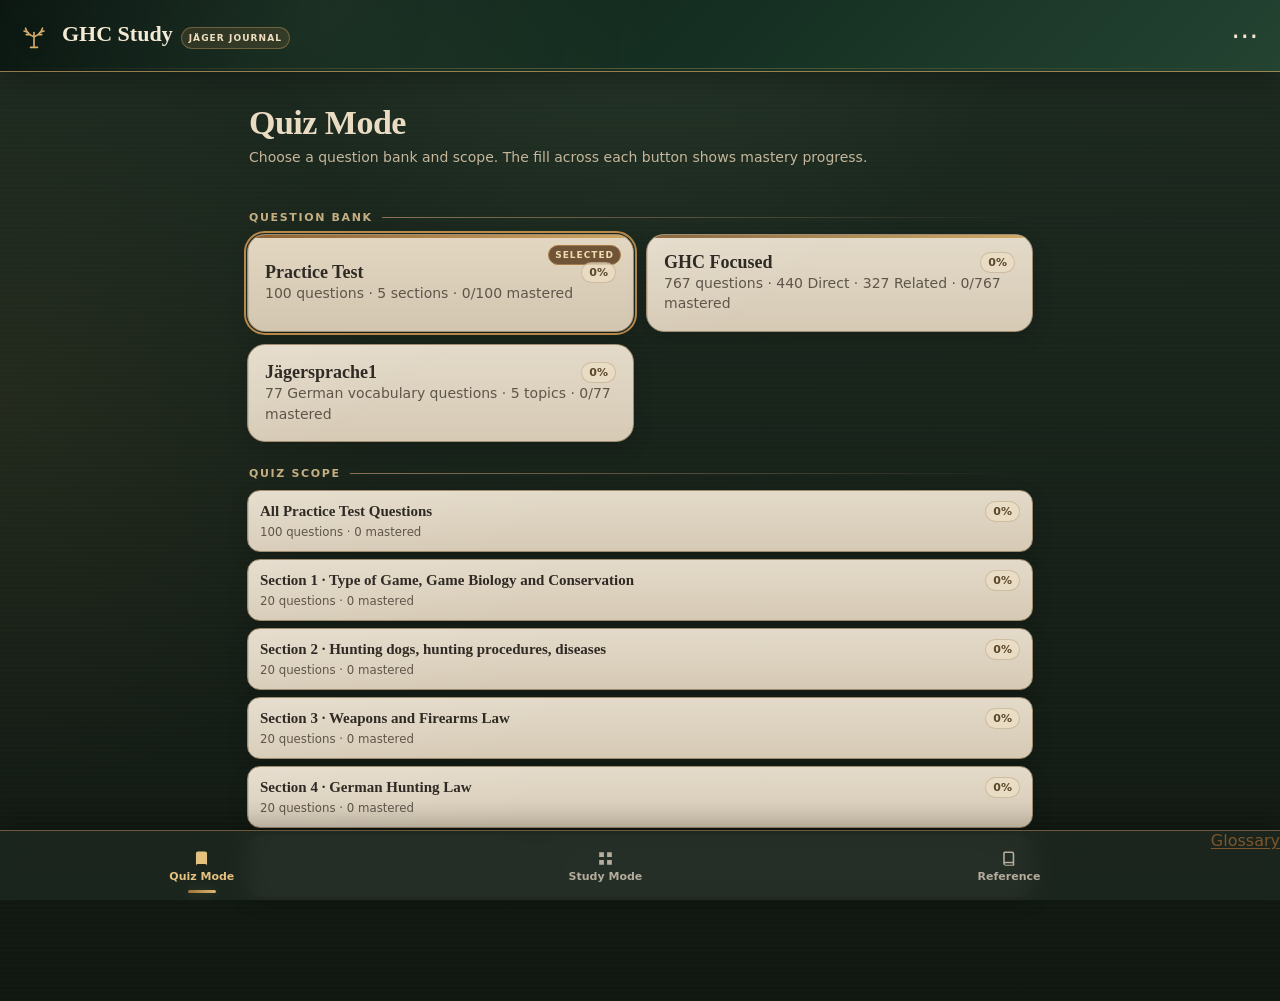
==== app/src/main/assets/index.html @ 351abe49 "Use slide-page verified positional English for Rotwild Eissprosse anatomy" ====
<!doctype html>
<html lang="en">
<head>
  <meta charset="utf-8">
  <meta name="viewport" content="width=device-width,initial-scale=1,viewport-fit=cover">
  <meta name="theme-color" content="#162018">
  <meta name="apple-mobile-web-app-capable" content="yes">
  <meta name="apple-mobile-web-app-status-bar-style" content="black-translucent">
  <meta name="apple-mobile-web-app-title" content="GHC Study">
  <meta name="mobile-web-app-capable" content="yes">
  <meta name="description" content="German Hunting Course study app with Quiz Mode for the 100-question Practice Test and 767-question GHC Focused bank, structured Study Mode cards, integrated mastery progress, visual references, and source-grounded explanations.">
  <style>:root{
  --bg:#162018;--bg-soft:#213026;--paper:#ddd3c0;--parchment:#cec2a8;
  --ink:#2e2a22;--muted:#655d50;--fir:#173125;--pine:#0d1d16;--forest:#1c3a2a;
  --forest2:#61755b;--moss:#5f7f59;--bronze:#9d7341;--brass:#c9a15f;--tan:#b9a27c;
  --line:#9c8a6f;--line-dark:#7b684e;--ok:#365945;--ok-bg:#dbe8d9;--bad:#81463e;
  --bad-bg:#efd8d2;--warn:#896532;--warn-bg:#ebdec0;--choice:#ebe3d3;--choice-selected:#ddd0b6;
  --shadow:0 16px 38px rgba(0,0,0,.22);--shadow-soft:0 7px 20px rgba(0,0,0,.14);
  --safe-bottom:env(safe-area-inset-bottom,0px);--safe-top:env(safe-area-inset-top,0px)
}
*{box-sizing:border-box}html{background:#111813;color-scheme:dark;scroll-behavior:smooth}
body{margin:0;color:var(--ink);font-family:Inter,ui-sans-serif,system-ui,-apple-system,"Segoe UI",Roboto,Arial,sans-serif;min-height:100vh;padding-bottom:calc(76px + var(--safe-bottom));background:radial-gradient(circle at 50% -8%,rgba(92,129,95,.16) 0,rgba(24,48,36,.05) 32%,transparent 56%),radial-gradient(circle at 0 40%,rgba(170,123,64,.07),transparent 28%),repeating-linear-gradient(0deg,rgba(221,194,148,.018) 0,rgba(221,194,148,.018) 1px,transparent 1px,transparent 5px),linear-gradient(180deg,#1d2a20 0%,#162018 58%,#101711 100%)}
button,input,select{font:inherit}button{-webkit-tap-highlight-color:transparent}a{color:#7d562c;text-underline-offset:2px}img{max-width:100%}
.topbar{position:sticky;top:0;z-index:10;padding-top:var(--safe-top);min-height:72px;background:radial-gradient(circle at 25% 0,rgba(107,140,106,.14),transparent 34%),linear-gradient(135deg,#0b1611 0%,#153022 56%,#244331 100%);color:#f4e8d0;display:flex;align-items:center;justify-content:space-between;padding-left:16px;padding-right:12px;border-bottom:1px solid rgba(201,161,95,.72);box-shadow:0 8px 28px rgba(0,0,0,.28)}
.topbar:after{content:"";position:absolute;left:0;right:0;bottom:2px;height:1px;background:linear-gradient(90deg,transparent,rgba(201,161,95,.38),transparent)}
.brandwrap{display:flex;align-items:center;gap:10px;min-width:0}.brandmark{width:36px;height:36px;display:grid;place-items:center;color:#d7ae69;filter:drop-shadow(0 2px 6px rgba(0,0,0,.22));flex:0 0 auto}.brandmark svg{width:34px;height:34px}.brandtext{display:flex;align-items:baseline;gap:8px;flex-wrap:wrap}.topbar strong{font-family:Georgia,"Times New Roman",serif;font-size:22px;line-height:1;color:#f5ead4}.badge{font-size:9px;text-transform:uppercase;letter-spacing:.12em;font-weight:800;color:#efdfc0;background:rgba(157,115,65,.20);border:1px solid rgba(201,161,95,.40);padding:5px 7px;border-radius:999px}.topactions{display:flex;align-items:center;gap:4px}.iconbtn{background:none;border:0;color:inherit;font-size:28px;padding:5px 9px;cursor:pointer}.top-install{border:1px solid rgba(201,161,95,.65);background:rgba(157,115,65,.24);color:#f1dfbd;border-radius:999px;font-weight:800;font-size:12px;padding:7px 10px;cursor:pointer}
.app{max-width:820px;margin:0 auto;padding:20px 17px 28px}.hero{padding:5px 2px}.hero h1,h1{font-family:Georgia,"Times New Roman",serif;color:#eadcc3;line-height:1.08;letter-spacing:-.015em}.hero h1{font-size:34px;margin:8px 0 7px}.hero p{color:#c5b69b;margin:0 0 16px;font-size:14px}.page-title{margin:6px 0 15px;font-size:32px}
.section-title{margin:25px 2px 10px;font-size:11px;text-transform:uppercase;letter-spacing:.15em;color:#c5ae82;font-weight:850;display:flex;align-items:center;gap:9px}.section-title:after{content:"";height:1px;flex:1;background:linear-gradient(90deg,#8a7354,transparent)}
.grid{display:grid;grid-template-columns:1fr 1fr;gap:12px}.card{background:linear-gradient(145deg,rgba(255,255,255,.10),transparent 40%),linear-gradient(180deg,#e4dac9 0%,#d6cab5 100%);border:1px solid #9f8d71;border-radius:18px;padding:17px;box-shadow:var(--shadow-soft);position:relative;overflow:hidden}.card h2,.card h3{font-family:Georgia,"Times New Roman",serif;color:#2f2a24}.card h3{margin:0 0 7px;font-size:18px;line-height:1.18}.card p{margin:0;color:#5f564a;font-size:14px;line-height:1.46}button.card{width:100%;text-align:left;color:var(--ink);cursor:pointer;transition:transform .12s ease,border-color .12s ease,box-shadow .12s ease}button.card:active{transform:translateY(1px);box-shadow:0 3px 13px rgba(0,0,0,.12)}
.primary{grid-column:1/-1;background:radial-gradient(circle at 100% 0,rgba(116,150,109,.16),transparent 35%),linear-gradient(135deg,#112419 0%,#1b3a27 58%,#2b5137 100%);color:#fff1d5!important;border-color:#62755b;padding:21px 20px;box-shadow:0 12px 28px rgba(0,0,0,.24),inset 0 1px rgba(255,255,255,.06)}.primary:before{content:"";position:absolute;left:0;right:0;top:0;height:4px;background:linear-gradient(90deg,#78522d,#d0a560 49%,#78522d)}.primary h3{color:#fff1d7;font-size:20px}.primary p{color:#d7dfcf}
.source-card:before{content:"";position:absolute;left:0;right:0;top:0;height:3px}.source-card[data-source="practice2013"]:before{background:linear-gradient(90deg,#8d6033,#d0a560)}.source-card[data-source="hessen2023"]:before{background:linear-gradient(90deg,#557153,#89a17b)}.source-card[data-source="classroomRelevant"]:before{background:linear-gradient(90deg,#8a6842,#d1aa67)}.selected-source{outline:2px solid #b9894c;outline-offset:1px;background:linear-gradient(180deg,#e3d7c2,#d2c6b0)}.selected-source:after{content:"Selected";position:absolute;right:12px;top:10px;font-size:9px;text-transform:uppercase;letter-spacing:.11em;color:#f0dbb1;font-weight:850;background:#705437;border:1px solid #a67a43;padding:4px 6px;border-radius:999px}
.bottomnav{position:fixed;bottom:0;left:0;right:0;height:calc(70px + var(--safe-bottom));padding-bottom:var(--safe-bottom);background:rgba(28,38,31,.95);border-top:1px solid #70593a;box-shadow:0 -8px 24px rgba(0,0,0,.22);backdrop-filter:blur(12px);display:flex;z-index:12}.navbtn{position:relative;flex:1;border:0;background:none;color:#b4ac9c;font-size:11px;font-weight:750;cursor:pointer;display:flex;flex-direction:column;align-items:center;justify-content:center;gap:2px;min-width:0}.navicon{font-size:15px}.navbtn.active{color:#e4c17f}.navbtn.active:after{content:"";position:absolute;left:50%;transform:translateX(-50%);bottom:7px;width:28px;height:3px;border-radius:99px;background:linear-gradient(90deg,#9f7139,#dcb66f);box-shadow:0 0 10px rgba(220,182,111,.22)}
.qhead{display:flex;justify-content:space-between;align-items:center;gap:10px;margin:2px 1px 12px}.crumb{font-size:12.5px;color:#c4b59b;font-weight:650;line-height:1.35}.pill{font-size:10px;text-transform:uppercase;letter-spacing:.07em;font-weight:800;color:#ecd9b3;border:1px solid #7d6544;background:#3d3325;padding:6px 9px;border-radius:999px;white-space:nowrap}.question{background:linear-gradient(145deg,rgba(255,255,255,.08),transparent 34%),linear-gradient(180deg,#dfd5c3 0%,#cfc3ad 100%);border-color:#9e8b6c;border-top:3px solid #a9773f;box-shadow:0 14px 30px rgba(0,0,0,.18),inset 0 1px rgba(255,255,255,.20);padding:20px 18px}.question h2{font-size:24px;line-height:1.24;margin:5px 0 17px;color:#2d2923}.choice{display:flex;gap:11px;align-items:flex-start;border:1px solid #a8997c;border-radius:14px;padding:14px;margin:10px 0;background:linear-gradient(180deg,#ede5d5,#e3dac9);color:#2f2a23;box-shadow:0 3px 10px rgba(0,0,0,.08);cursor:pointer;transition:.12s}.choice input{margin-top:3px;accent-color:#b18246;width:18px;height:18px;flex:0 0 auto}.choice.selected{border-color:#b18246;background:linear-gradient(180deg,#e4d4b8,#d8c8aa);box-shadow:0 0 0 1px rgba(201,161,95,.12),0 4px 12px rgba(0,0,0,.09)}.choice span{line-height:1.42}.choice span strong{color:#5a4528}.choice.correct,.choice.missed{border-color:#6e8d6b;background:linear-gradient(180deg,#e4efe1,#d8e6d6)}.choice.correct span strong,.choice.missed span strong{color:#365945}.choice.wrong{border-color:#a56a61;background:linear-gradient(180deg,#f1dfda,#ead0ca)}.choice.wrong span strong{color:#81463e}
.actions{display:flex;gap:10px;margin-top:17px;flex-wrap:wrap}.btn{border:1px solid #8b795d;border-radius:12px;padding:12px 15px;font-weight:820;cursor:pointer;background:linear-gradient(180deg,#e3d8c4,#d2c6b0);color:#362f27;box-shadow:0 4px 9px rgba(0,0,0,.10)}.btn.main{background:linear-gradient(180deg,#ae7f47,#916337);border-color:#94663a;color:#fff3da;box-shadow:0 7px 16px rgba(0,0,0,.18),inset 0 1px rgba(255,255,255,.10);flex:1}.btn.secondary{background:linear-gradient(180deg,#31513a,#233b2b);border-color:#617358;color:#efe0c3}.btn:disabled{opacity:.42}.feedback{margin-top:17px;padding:14px 15px;border-radius:12px;font-weight:820;border:1px solid transparent}.feedback.ok{background:#dbe8d9;color:#315340;border-color:#8fb08d}.feedback.bad{background:#efd8d2;color:#7d433d;border-color:#ca978e}
.understand{margin-top:13px;border-top:1px solid #af9f83;padding-top:5px}.understand h3{font-family:Georgia,"Times New Roman",serif;margin:11px 0 7px;font-size:20px;color:#342f28}.understand h4{margin:18px 0 7px;font-size:11px;text-transform:uppercase;letter-spacing:.12em;color:#7a6546}.understand p{line-height:1.55;color:#3f392f}.answerbox{padding:13px;border:1px solid #8aa288;background:#e5eee3;border-radius:11px;margin:10px 0;color:#34513d}.note{padding:13px 14px;border-left:4px solid #b48848;background:#ebe0c4;border-radius:9px;margin:13px 0;color:#544730}.source-line{font-size:12px;color:#675f53;margin-top:11px;line-height:1.5}.preview-alert,.alert{border-radius:12px;padding:12px 13px;margin:0 0 15px;font-size:13px;line-height:1.45}.preview-alert{background:#e7dcc6;border:1px solid #ab956f;border-left:4px solid #b07d43;color:#4c4337}.alert{background:#e9dbc0;border:1px solid #bb9756;color:#5e4927}.tag{display:inline-block;font-size:9.5px;text-transform:uppercase;letter-spacing:.09em;border-radius:999px;padding:5px 8px;background:#dcc9aa;color:#5f482e;border:1px solid #ae9162;margin-right:5px;font-weight:800}
.media{background:#d2c5ae;border-radius:15px;padding:9px;border:1px solid #a28f71;margin:11px 0 17px;box-shadow:inset 0 0 0 1px rgba(255,255,255,.30)}.media img{width:100%;max-height:420px;object-fit:contain;display:block;border-radius:9px;background:#242b24}.media-note{font-size:12px;color:#62594c;padding:7px 5px 2px;line-height:1.45}.photo-strip{display:grid;grid-template-columns:repeat(auto-fit,minmax(180px,1fr));gap:10px;margin:10px 0}.photo-card{background:#d4c7b0;border:1px solid #a18e6f;border-radius:13px;overflow:hidden}.photo-card img{width:100%;height:170px;object-fit:cover;display:block;background:#233027}.photo-card .photo-meta{padding:9px 10px}.photo-card strong{display:block;color:#302a22}.photo-card small{display:block;color:#655d50;line-height:1.35;margin-top:3px}.photo-card a{display:inline-block;margin-top:7px;font-size:12px;font-weight:800}
.visual-hero{position:relative;border-radius:17px;overflow:hidden;background:#17231b;border:1px solid #745e40;box-shadow:var(--shadow);margin-bottom:14px}.visual-hero img{display:block;width:100%;max-height:500px;object-fit:contain;background:#111813}.visual-caption{background:rgba(25,33,26,.94);color:#ecddbd;padding:9px 12px;font-size:12px}.visual-options{display:grid;grid-template-columns:1fr 1fr;gap:9px}.visual-answer{border:1px solid #9b8b70;background:#e5dac8;color:#322c24;border-radius:12px;padding:12px;text-align:left;font-weight:800;cursor:pointer}.visual-answer.selected{border-color:#b17f43;background:#d9c7a7}.visual-answer.good{background:#dbe8d9;border-color:#6e8d6b;color:#315340}.visual-answer.bad{background:#efd8d2;border-color:#a56a61;color:#7d433d}.visual-library{display:grid;grid-template-columns:repeat(auto-fill,minmax(190px,1fr));gap:12px}.visual-library .photo-card img{height:150px}.filter-row{display:flex;gap:7px;overflow-x:auto;padding:3px 0 9px;scrollbar-width:none}.filter-row::-webkit-scrollbar{display:none}.filter-chip{white-space:nowrap;border:1px solid #806c4e;background:#28352b;color:#d8c6a6;border-radius:999px;padding:7px 10px;font-size:12px;font-weight:800;cursor:pointer}.filter-chip.active{background:#a17642;color:#fff2d6;border-color:#c29457}
.statrow{display:flex;justify-content:space-between;align-items:center;margin:13px 0 7px;gap:12px}.bar{height:10px;background:#bdb39e;border-radius:999px;overflow:hidden;border:1px solid #a09175}.bar>i{display:block;height:100%;background:linear-gradient(90deg,#567453,#89a17b);border-radius:999px}.small{font-size:12.5px;color:#685f52;line-height:1.45;margin-top:7px}.topicrow{background:linear-gradient(180deg,#e1d7c5,#d3c7b1);border:1px solid #99876a;border-radius:13px;padding:14px;box-shadow:var(--shadow-soft)}.exam-score{text-align:center;font-family:Georgia,"Times New Roman",serif;font-size:50px;font-weight:800;margin:12px 0;color:#8f6432}.progress-kpis{display:grid;grid-template-columns:repeat(3,1fr);gap:9px;margin-bottom:14px}.kpi{background:#d5cab6;border:1px solid #9b896d;border-radius:13px;padding:12px;text-align:center}.kpi strong{font-size:22px;display:block;color:#3e3428}.kpi span{font-size:11px;color:#675d50}
.refitem{border-bottom:1px solid #ae9f84;padding:13px 0}.refitem:last-child{border-bottom:0}.refitem p{margin:7px 0}.source-type-primary-course{border-left:3px solid #5f7f59;padding-left:10px}.source-type-official-course-guide{border-left:3px solid #9d7341;padding-left:10px}.source-type-hessen-question-pool{border-left:3px solid #6b7868;padding-left:10px}.source-type-course-practice-test{border-left:3px solid #a05f44;padding-left:10px}
.modal{position:fixed;inset:0;background:rgba(10,15,12,.68);z-index:30;display:grid;place-items:center;padding:18px;backdrop-filter:blur(6px)}.modal.hidden,.hidden{display:none!important}.modal-card{background:linear-gradient(180deg,#e2d7c3,#cfc3ad);border:1px solid #a08762;border-radius:19px;max-width:720px;width:100%;max-height:88vh;overflow:auto;padding:22px;position:relative;box-shadow:0 24px 58px rgba(0,0,0,.34);color:#332e27}.modal-card h2,.modal-card h3{font-family:Georgia,"Times New Roman",serif;color:#342f28}.close{position:absolute;right:10px;top:8px;background:none;border:0;color:#605546;font-size:28px;cursor:pointer}.install-steps{padding-left:20px;line-height:1.6}.install-steps li{margin:5px 0}.version{font-size:11px;color:#756a59}.noscript{margin:20px;background:#ead7ba;color:#442e20;padding:14px;border-radius:12px}
.offline-badge{display:inline-flex;align-items:center;gap:5px;border:1px solid #6f795f;background:#26382c;color:#dce2cf;border-radius:999px;padding:5px 8px;font-size:10px;font-weight:800}.offline-badge.offline{border-color:#a16d55;background:#4d2f27;color:#f0cec0}.rights-note{background:#e5d8c0;border:1px solid #a99269;border-radius:12px;padding:12px;font-size:12px;color:#514638;line-height:1.5}
.backlink{border:0;background:none;color:#dfc08a;padding:0 0 4px;font-size:12px;font-weight:850;cursor:pointer;text-align:left}.backlink:hover{text-decoration:underline}button:focus-visible,a:focus-visible,input:focus-visible,textarea:focus-visible{outline:3px solid #e0b76e;outline-offset:2px}
@media(hover:hover){button.card:hover{border-color:#8e7651;box-shadow:0 10px 24px rgba(0,0,0,.16)}.btn:hover,.visual-answer:hover{filter:brightness(1.03)}}
@media(max-width:600px){.app{padding:15px 13px 25px}.grid{grid-template-columns:1fr}.primary{grid-column:auto}.hero h1{font-size:31px}.question{padding:18px 14px}.question h2{font-size:22px}.visual-options{grid-template-columns:1fr}.progress-kpis{grid-template-columns:repeat(3,1fr)}.topbar{padding-left:12px}.topbar strong{font-size:20px}.badge{display:none}.brandmark{width:31px}.brandmark svg{width:31px}.photo-strip{grid-template-columns:1fr 1fr}.photo-card img{height:140px}.visual-library{grid-template-columns:1fr 1fr}.visual-library .photo-card img{height:130px}}
@media(max-width:390px){.photo-strip,.visual-library{grid-template-columns:1fr}.photo-card img,.visual-library .photo-card img{height:auto;max-height:230px}.progress-kpis{grid-template-columns:1fr 1fr}.navbtn{font-size:10px}.navicon{font-size:13px}.top-install{font-size:11px;padding:6px 8px}}

.backup-box{width:100%;min-height:220px;resize:vertical;border:1px solid #9b8768;border-radius:12px;background:#f1e8d7;color:#2f2a23;padding:12px;font:12px/1.45 ui-monospace,SFMono-Regular,Menlo,Consolas,monospace;word-break:break-all}
.backup-status{margin-top:10px;padding:10px 12px;border-radius:10px;background:#e5ddca;border:1px solid #aa9878;color:#4b4338;font-size:13px}.backup-status.ok{background:#dbe8d9;border-color:#8fb08d;color:#315340}.backup-status.bad{background:#efd8d2;border-color:#ca978e;color:#7d433d}
.backup-actions{display:flex;gap:9px;flex-wrap:wrap;margin-top:12px}.backup-actions .btn{min-width:140px}.backup-help{font-size:12.5px;line-height:1.5;color:#665d50;margin-top:10px}


/* v1.0.11 custom launcher icon + explicit launcher label; v1.0.8 mobile-density pass: tuned around Galaxy S23 Ultra's ~384×824 CSS viewport. */
body{-webkit-text-size-adjust:100%;text-rendering:optimizeLegibility;overscroll-behavior-y:contain}
button,.choice,.visual-answer,.filter-chip{touch-action:manipulation}
.source-title-row{display:flex;align-items:baseline;justify-content:space-between;gap:10px}.source-title-row h3{margin:0}.source-count{flex:0 0 auto;font-size:12px;font-weight:900;color:#67502f;background:rgba(184,146,84,.15);border:1px solid rgba(141,104,61,.28);border-radius:999px;padding:3px 7px}.source-stats{font-size:11.5px;color:#655b4c;margin-top:4px;line-height:1.3}.resume-card{border-left:4px solid #9d7341}.compact-action p{max-width:34ch}.navicon{width:20px;height:20px;display:grid;place-items:center}.navicon svg{width:19px;height:19px;fill:currentColor;display:block}
@media (min-width:360px) and (max-width:430px) and (orientation:portrait){
  body{font-size:15px;padding-bottom:calc(66px + var(--safe-bottom))}
  .topbar{min-height:60px;padding-left:11px;padding-right:8px}.brandwrap{gap:8px}.brandmark,.brandmark svg{width:29px;height:29px}.topbar strong{font-size:18.5px}.iconbtn{min-width:44px;min-height:44px;padding:6px;font-size:25px}.top-install{min-height:40px;font-size:11px;padding:6px 9px}.badge{display:none}
  .app{max-width:430px;padding:11px 12px 20px}
  .hero{padding:1px 1px}.home-hero{padding-bottom:1px}.hero h1{font-size:27px;line-height:1.08;margin:4px 0 5px}.hero p{font-size:12.75px;line-height:1.42;margin:0 0 10px;color:#c9bba1}.page-title{font-size:27px;line-height:1.1;margin:4px 0 12px}
  .section-title{margin:17px 1px 7px;font-size:10px;letter-spacing:.14em;gap:7px}
  .grid{gap:9px}.card{padding:13px 14px;border-radius:15px}.card h3{font-size:16.5px;line-height:1.18;margin:0 0 4px}.card p{font-size:13px;line-height:1.38}.small{font-size:11.75px;line-height:1.4;margin-top:5px}
  .source-grid{grid-template-columns:1fr;gap:7px}.source-grid .source-card{padding:9px 12px 8px;border-radius:13px;min-height:60px}.source-grid .source-card h3{padding-right:68px;font-size:16px}.source-grid .source-card p{margin-top:3px;font-size:11.75px;white-space:nowrap;overflow:hidden;text-overflow:ellipsis}.selected-source{outline-width:1px;outline-offset:0}.selected-source:after{right:10px;top:9px;font-size:8px;padding:3px 6px}.source-count{font-size:11px;padding:2px 6px}.source-stats{font-size:11px;margin-top:3px}
  .home-actions{grid-template-columns:repeat(2,minmax(0,1fr));gap:9px}.home-actions .primary,.home-actions .resume-card{grid-column:1/-1}.home-actions .primary{padding:16px 15px}.home-actions .primary h3{font-size:18px}.home-actions .compact-action{min-height:102px;padding:13px}.home-actions [data-action="exam"]{grid-column:1/-1;min-height:78px}.home-actions .compact-action h3{font-size:16px}.home-actions .compact-action p{font-size:12.5px;line-height:1.35}.resume-card{padding:12px 14px}
  .qhead{gap:8px;margin:0 1px 8px}.crumb{font-size:11.25px;line-height:1.3}.pill{font-size:9px;padding:5px 7px;letter-spacing:.055em}.backlink{font-size:11.5px;padding:0 0 3px}
  .question{padding:15px 13px 14px;border-radius:15px}.question h2{font-size:20px;line-height:1.27;margin:3px 0 13px}.choice{gap:9px;border-radius:12px;padding:10px 10px;margin:7px 0;min-height:50px;align-items:flex-start}.choice input{width:20px;height:20px;margin-top:1px}.choice span{font-size:15px;line-height:1.37}.actions{gap:8px;margin-top:13px}.btn{min-height:46px;padding:10px 13px;border-radius:11px;font-size:14px}.actions .btn{flex:1 1 120px}.feedback{margin-top:12px;padding:11px 12px;font-size:14px}.understand{margin-top:11px}.understand h3{font-size:18px;margin:10px 0 6px}.understand h4{margin:14px 0 6px}.understand p{font-size:14px;line-height:1.5}.answerbox,.note{padding:11px 12px;margin:10px 0}
  .bottomnav{height:calc(62px + var(--safe-bottom));background:rgba(24,34,27,.97)}.navbtn{font-size:10.25px;gap:3px;min-height:56px}.navicon{width:19px;height:19px}.navicon svg{width:18px;height:18px}.navbtn.active:after{bottom:4px;width:24px;height:2px}
  .progress-kpis{grid-template-columns:repeat(3,1fr);gap:7px;margin-bottom:11px}.kpi{padding:9px 6px;border-radius:11px}.kpi strong{font-size:19px}.kpi span{font-size:10px}.topicrow{padding:11px;border-radius:11px}.statrow{margin:10px 0 5px}.bar{height:8px}
  .browse-grid{grid-template-columns:repeat(2,minmax(0,1fr))}.browse-grid .card{min-height:112px;padding:11px 12px}.browse-grid .card h3{font-size:14.5px;line-height:1.2}.browse-grid .card p{font-size:11.75px;line-height:1.35}.browse-grid .small{font-size:10.75px}.browse-grid [data-visual-section]{grid-column:1/-1;min-height:78px}.exam-grid{grid-template-columns:repeat(2,minmax(0,1fr))}.exam-grid .card{min-height:118px;padding:14px 12px}.exam-grid .card h3{font-size:16px}.exam-grid .card p{font-size:12.5px}
  .visual-hub-grid{grid-template-columns:repeat(2,minmax(0,1fr))}.visual-hub-grid .primary{grid-column:1/-1}.visual-hub-grid .card{padding:13px}.visual-options{grid-template-columns:1fr}.visual-answer{min-height:48px;padding:11px;font-size:14px}.visual-hero{border-radius:14px;margin-bottom:11px}.visual-caption{font-size:11.5px;padding:8px 10px}
  .photo-strip,.visual-library{grid-template-columns:repeat(2,minmax(0,1fr));gap:8px}.photo-card{border-radius:11px}.photo-card img,.visual-library .photo-card img{height:122px;max-height:none;object-fit:cover}.photo-card .photo-meta{padding:8px}.photo-card strong{font-size:13px}.photo-card small{font-size:10.5px;line-height:1.3}.photo-card a{font-size:10.5px}
  .filter-row{gap:6px;padding:2px 0 7px}.filter-chip{min-height:38px;padding:6px 9px;font-size:11px}
  .reference-grid{grid-template-columns:1fr}.reference-grid .card{padding:12px 13px}.rights-note,.alert,.preview-alert{font-size:11.75px;line-height:1.42;padding:10px 11px;margin-bottom:11px}
  .modal{padding:12px}.modal-card{max-height:calc(100vh - 40px);padding:18px 15px;border-radius:16px}.modal-card h2{font-size:22px;margin-top:3px;padding-right:30px}.close{min-width:44px;min-height:44px;right:3px;top:1px}.backup-box{min-height:180px;font-size:11px}.backup-actions .btn{min-width:0;flex:1 1 120px}
}
@media (max-width:359px){.home-actions,.browse-grid,.exam-grid,.visual-hub-grid,.photo-strip,.visual-library{grid-template-columns:1fr}.home-actions .primary,.home-actions .resume-card,.visual-hub-grid .primary{grid-column:auto}}
@media(prefers-reduced-motion:reduce){*{scroll-behavior:auto!important;transition:none!important}}

/* v1.1.3 refined Study Mode */
.study-tile .priority,.study-title-row .priority,.visual-badge,.study-hub-key,.footstomp-box,.color-emphasis-box{display:none!important}
.study-detail .study-prompt{display:none!important}
.oral-box{margin-top:14px;padding:13px 14px;background:#26382c;border:1px solid #70806a;border-radius:13px}
.oral-box h3{font-size:17px;margin:0 0 8px;color:#f0dfbc}
.oral-box li{font-size:13.5px;line-height:1.46;margin:6px 0;color:#e8ddc6}
.study-audit-line{display:none!important}
@media print{.topbar,.bottomnav,.actions,.top-install,.iconbtn{display:none!important}body{background:#fff;color:#000;padding:0}.app{max-width:none}.card,.question{box-shadow:none;border:1px solid #777}}

/* v1.1.0 oral/practical Study Mode */
.study-mode-home{border-left:4px solid #a87b3e;background:linear-gradient(180deg,#e4d8c1,#d6c7aa)}
.study-cat-grid{display:grid;grid-template-columns:repeat(2,minmax(0,1fr));gap:9px}.study-cat{padding:13px 12px;text-align:left}.study-cat h3{margin:0 0 3px;font-size:15px}.study-cat .count{font-size:11px;font-weight:900;color:#70552f}.study-cat p{font-size:11.5px;line-height:1.3;margin:4px 0 0;color:#665c4e}
.study-category-head{display:flex;align-items:flex-start;justify-content:space-between;gap:10px;margin-bottom:10px}.study-category-head h1{font-family:Georgia,"Times New Roman",serif;font-size:27px;margin:2px 0 3px;color:#efe1c4}.study-category-head p{margin:0;color:#c9bba1;font-size:12.5px}.study-card-grid{display:grid;grid-template-columns:repeat(2,minmax(0,1fr));gap:10px}.study-tile{padding:0;overflow:hidden;text-align:left}.study-tile img{width:100%;height:118px;object-fit:cover;display:block;background:#1c281f}.study-tile-body{padding:10px 10px 11px}.study-tile h3{font-size:15px;margin:0 0 2px}.study-tile .eng{font-size:11px;color:#6a604f}.priority{display:inline-flex;align-items:center;justify-content:center;border-radius:999px;background:#a4773f;color:#fff2d7;border:1px solid #c39357;font-size:10px;font-weight:950;padding:3px 6px;line-height:1;vertical-align:middle;margin-left:5px}
.study-detail{background:linear-gradient(180deg,#e2d7c3,#d0c2a9);border:1px solid #9e8968;border-radius:18px;overflow:hidden;box-shadow:var(--shadow)}.study-photo{background:#17231b;position:relative}.study-photo img{display:block;width:100%;max-height:300px;object-fit:contain;margin:auto}.study-photo-tag{position:absolute;left:10px;top:10px;background:rgba(25,39,28,.9);color:#ead8b8;border:1px solid rgba(215,184,128,.55);border-radius:999px;padding:5px 8px;font-size:10px;font-weight:900}.study-body{padding:15px}.study-title-row{display:flex;align-items:flex-start;justify-content:space-between;gap:8px}.study-title-row h1{font-family:Georgia,"Times New Roman",serif;font-size:27px;line-height:1.05;margin:0;color:#322c24}.study-english{font-size:13px;color:#665c4e;margin-top:4px}.study-prompt{margin:13px 0 12px;padding:11px 12px;border-left:4px solid #9b713c;background:#ece1cb;border-radius:9px;color:#4d4234}.study-prompt strong{display:block;font-size:12px;text-transform:uppercase;letter-spacing:.08em;color:#74552e;margin-bottom:4px}.study-stats{display:grid;grid-template-columns:1fr 1fr;gap:8px;margin:12px 0}.study-stat{background:#d7ccb7;border:1px solid #a39173;border-radius:11px;padding:9px}.study-stat b{display:block;font-size:10px;text-transform:uppercase;letter-spacing:.08em;color:#745e3e;margin-bottom:3px}.study-stat span{font-size:12.5px;line-height:1.35;color:#3c352c}.study-section{margin-top:14px}.study-section h3{font-family:Georgia,"Times New Roman",serif;font-size:18px;margin:0 0 7px;color:#3b3127}.study-section ul{margin:0;padding-left:19px}.study-section li{margin:6px 0;line-height:1.42;color:#443d33}.oral-box{background:#26382c;color:#eadcbe;border:1px solid #6d7b63;border-radius:12px;padding:11px 12px}.oral-box h3{color:#f0dfbc;margin:0 0 7px;font-size:16px}.oral-box ul{margin:0;padding-left:19px}.oral-box li{color:#e8ddc6}
.instructor-box{background:#efe2b8;border:1px solid #b88d2a;border-radius:12px;padding:11px 12px;margin-top:12px;color:#40351f}.instructor-box h3{font-family:Georgia,"Times New Roman",serif;font-size:16px;margin:0 0 7px;color:#694f13}.instructor-box ul{margin:0;padding-left:19px}.instructor-box li{margin:5px 0;line-height:1.42;color:#40351f}.conflict-box{background:#f3ddd7;border:1px solid #a45c4d;border-radius:12px;padding:11px 12px;margin-top:12px;color:#512d27}.conflict-box h3{font-family:Georgia,"Times New Roman",serif;font-size:16px;margin:0 0 7px;color:#7a3228}.conflict-box ul{margin:0;padding-left:19px}.conflict-box li{margin:5px 0;line-height:1.42;color:#512d27}.study-source{font-size:11px;color:#6a604f;border-top:1px solid #b1a184;margin-top:14px;padding-top:10px;line-height:1.4}.study-nav{display:grid;grid-template-columns:1fr auto 1fr;align-items:center;gap:8px;margin-top:12px}.study-nav .btn:last-child{text-align:center}.study-progress-label{font-size:11px;color:#c8b898;text-align:center;white-space:nowrap}.study-back{margin-bottom:8px}.study-search{width:100%;min-height:44px;border:1px solid #907c5e;border-radius:12px;background:#e8decc;color:#302a23;padding:10px 12px;font-size:15px;margin:2px 0 10px}.study-empty{padding:18px;text-align:center;color:#cabba0}
@media(min-width:360px) and (max-width:430px) and (orientation:portrait){.study-cat-grid,.study-card-grid{grid-template-columns:1fr 1fr}.study-cat{min-height:106px}.study-tile img{height:112px}.study-body{padding:13px}.study-title-row h1{font-size:25px}.study-photo img{max-height:270px}.study-stats{gap:7px}.study-stat{padding:8px}.study-stat span{font-size:12px}.study-section li{font-size:13px}.oral-box li{font-size:13px}}


/* v1.3.2 Learning + Visuals */
.deep-grid{display:grid;grid-template-columns:1fr;gap:10px;margin:10px 0}.deep-box{border:1px solid #a59270;background:#e8ddca;border-radius:12px;padding:12px 13px}.deep-box h4{margin:0 0 7px!important}.choice-review{display:grid;gap:7px}.choice-review-row{border:1px solid #b2a184;border-radius:10px;padding:9px 10px;background:#e9dfce;font-size:13px;line-height:1.42}.choice-review-row.good{border-color:#7e9a78;background:#dfeadf}.choice-review-row .mark{font-size:10px;text-transform:uppercase;letter-spacing:.08em;font-weight:900;margin-right:6px}.research-links{display:grid;gap:7px}.research-link{display:block;border:1px solid #a99573;border-radius:10px;padding:9px 10px;background:#efe5d4;color:#62441f;text-decoration:none;font-size:12.5px;font-weight:800;line-height:1.35}.research-link small{display:block;color:#6a6154;font-weight:500;margin-top:3px}.forum-box{border-left:4px solid #7e6b55;background:#e0d7c6}.visual-title{font-family:Georgia,"Times New Roman",serif;font-size:17px;color:#3a3128;margin:15px 0 7px}.photo-card.course-plate img{object-fit:contain;background:#f4efe6}.photo-card .matched-names{font-size:10px;color:#72572e;font-weight:800;margin-top:3px}.visual-missing{font-size:12px;color:#6a5d4a;border-left:3px solid #a57d42;padding:8px 10px;background:#eee1ca;border-radius:7px}.source-badge{display:inline-block;font-size:9px;text-transform:uppercase;letter-spacing:.08em;font-weight:900;border:1px solid #a78b61;border-radius:999px;padding:3px 6px;margin-right:5px;background:#ddccb0;color:#624b2f}
@media(min-width:700px){.deep-grid.two{grid-template-columns:1fr 1fr}}

/* v1.4.0 structured Study Mode */
.study-glance{margin-top:0;padding:0;background:transparent;border:0}
.study-glance .study-stats{margin:0}
.oral-box.study-short-answer{margin-top:14px}
.oral-box.study-short-answer p{font-size:14px;line-height:1.52;margin:0;color:#eee1c9}
.study-more{margin-top:13px;padding:12px 13px;background:#e7dcc8;border:1px solid #a79473;border-radius:13px}
.study-more h3{display:flex;align-items:center;justify-content:space-between;gap:8px}
.study-more .study-count{font-family:Inter,ui-sans-serif,system-ui,sans-serif;font-size:10px;font-weight:900;color:#6d5d45;border:1px solid #b5a17f;border-radius:999px;padding:3px 7px;background:#f1e8d8;white-space:nowrap}
.study-more ul{margin:0;padding-left:19px}
.study-more li{font-size:13.5px;line-height:1.48;margin:7px 0;color:#40382d}
.study-more li.slide-added{font-weight:650}
.study-more li.slide-added::marker{color:#8a6332}
.study-source{margin-top:13px}
@media(max-width:430px){.study-more{padding:11px 12px}.study-more li{font-size:13px}}


/* v1.4.3 Quiz Mode + integrated progress */
.progress-card{isolation:isolate}.progress-card .progress-fill{position:absolute;z-index:0;left:0;top:0;bottom:0;width:0;background:linear-gradient(90deg,rgba(70,111,76,.28),rgba(95,127,89,.16));border-right:1px solid rgba(68,102,72,.18);pointer-events:none}.progress-card>*:not(.progress-fill){position:relative;z-index:1}.progress-card.selected-source .progress-fill{background:linear-gradient(90deg,rgba(71,111,73,.32),rgba(95,127,89,.19))}.progress-value{flex:0 0 auto;font-size:11px;font-weight:900;color:#594729;background:rgba(238,224,197,.72);border:1px solid rgba(122,91,54,.25);border-radius:999px;padding:3px 7px;white-space:nowrap}.source-card .source-title-row,.scope-card .source-title-row{align-items:center}.scope-grid{grid-template-columns:1fr;gap:7px}.scope-card{padding:10px 12px;border-radius:13px;min-height:62px}.scope-card h3{font-size:15px;margin:0}.scope-card p{margin-top:3px;font-size:11.75px;line-height:1.35}.study-cat-grid{grid-template-columns:1fr!important;gap:7px!important}.study-cat{padding:10px 12px!important;min-height:0!important;border-radius:13px!important}.study-cat h3{font-size:16px!important;margin:0 0 2px!important}.study-cat .count{font-size:10.5px}.study-cat p{font-size:11.5px!important;line-height:1.3!important;margin:3px 0 0!important}.reset-group{border:1px solid #8f7b5d;border-radius:13px;background:#d9ceb9;margin:9px 0;overflow:hidden}.reset-group summary{cursor:pointer;padding:12px 13px;font-weight:900;color:#3b3329;background:#e4dac8}.reset-list{display:grid;gap:7px;padding:9px}.reset-option{width:100%;text-align:left;border:1px solid #9b8869;border-radius:11px;background:#eee5d5;color:#342e27;padding:10px 11px;cursor:pointer}.reset-option strong{display:block;font-size:13px}.reset-option small{display:block;margin-top:2px;color:#6a5f50;font-size:11px;line-height:1.3}.reset-option.danger{border-color:#9d675d;background:#ead7d1}.reset-menu-note{font-size:11.5px;color:#655b4d;line-height:1.42;margin:4px 0 10px}
\n/* v1.4.5 consolidated slide-card layout */
.oral-box,.study-glance,.study-more,.instructor-box,.conflict-box{display:none!important}
.study-photo img{max-height:230px}
.study-compact-section{margin-top:12px}
.study-compact-title{font-family:Georgia,"Times New Roman",serif;font-size:17px;line-height:1.1;color:#382f25;margin:0 0 7px;display:flex;align-items:center;gap:7px}
.study-compact-title:after{content:"";height:1px;background:#b5a58a;flex:1}
.detail-grid{display:grid;gap:5px;margin:0}
.detail-row{display:grid;grid-template-columns:minmax(92px,31%) 1fr;gap:8px;align-items:start;padding:6px 8px;background:#d9cdb8;border:1px solid #ad9a7d;border-radius:9px}
.detail-row b{font-size:10.5px;line-height:1.25;letter-spacing:.025em;color:#69583f}
.detail-row span{font-size:12.25px;line-height:1.32;color:#302b24}
.fact-list{margin:7px 0 0;padding-left:17px}
.fact-list li{font-size:12.5px;line-height:1.34;margin:4px 0;color:#3c352c}
.other-facts{padding:9px 10px;background:#e9dfcd;border:1px solid #b4a084;border-radius:11px}
.other-facts .fact-list{margin-top:0}
.study-source{margin-top:12px;padding-top:8px;font-size:10.5px;line-height:1.32}
@media(max-width:430px){.study-body{padding:12px}.study-photo img{max-height:205px}.detail-row{grid-template-columns:minmax(88px,30%) 1fr;padding:5px 7px;gap:7px}.detail-row b{font-size:10px}.detail-row span,.fact-list li{font-size:11.9px;line-height:1.3}.study-compact-section{margin-top:10px}.study-compact-title{font-size:16px;margin-bottom:6px}.other-facts{padding:8px 9px}}\n.glossary-nav{flex:1;display:flex;align-items:center;justify-content:center;text-align:center;padding:14px 4px;color:#e4c17f;font-size:11px;font-weight:750;text-decoration:none;border-left:1px solid #4d5b4d}.glossary-nav:focus{outline:2px solid #e4c17f;outline-offset:-3px}
</style>
  <title>GHC Study — Jäger Journal</title>

<style id="focused-understanding-style">
#understand{margin-top:16px}
#understand .focused-why{margin:0;padding:16px 18px}
#understand .focused-why h3{margin:0 0 10px}
#understand .focused-why p{font-size:1.02rem;line-height:1.58;margin:0 0 10px}
#understand .focused-why p:last-child{margin-bottom:0}
#understand .focused-visual-title{margin-top:16px;font-weight:700}
#understand .photo-meta{padding:8px 10px}
#understand .photo-meta strong{display:block}
#understand .web-photo-credit{display:block;font-size:.72rem;opacity:.72;margin-top:4px}
</style>

<style id="v132-learning-style">
#understand .focused-why p{font-size:1.02rem;line-height:1.58;margin:0}
#understand .focused-visual-title{margin-top:16px;font-weight:700}
#understand .web-photo-credit{font-size:.68rem;opacity:.58;text-decoration:none;margin-top:3px}
#understand .photo-meta strong{display:block}
</style>
</head>
<body>
  <header class="topbar">
    <div class="brandwrap">
      <span class="brandmark" aria-hidden="true">
        <svg viewBox="0 0 48 48" fill="none" xmlns="http://www.w3.org/2000/svg">
          <path d="M24 40V19" stroke="currentColor" stroke-width="2.3" stroke-linecap="round"/>
          <path d="M24 25C18 23 14 19 12 13M18 22L13 22M16 19L10 17M24 25C30 23 34 19 36 13M30 22L35 22M32 19L38 17" stroke="currentColor" stroke-width="2.3" stroke-linecap="round" stroke-linejoin="round"/>
          <path d="M19 40H29" stroke="currentColor" stroke-width="2.3" stroke-linecap="round"/>
        </svg>
      </span>
      <div class="brandtext"><strong>GHC Study</strong><span class="badge">Jäger Journal</span></div>
    </div>
    <div class="topactions">
      <button id="installTop" class="top-install hidden" type="button">Install</button>
      <button id="menuBtn" class="iconbtn" aria-label="Menu" type="button">⋯</button>
    </div>
  </header>

  <main id="app" class="app" aria-live="polite"></main>

  <nav class="bottomnav" aria-label="Primary navigation">
    <button data-tab="study" class="navbtn active" type="button"><span class="navicon"><svg viewBox="0 0 24 24" aria-hidden="true"><path d="M5 5.5A2.5 2.5 0 0 1 7.5 3H12v16H7.5A2.5 2.5 0 0 0 5 21.5v-16Zm14 0A2.5 2.5 0 0 0 16.5 3H12v16h4.5A2.5 2.5 0 0 1 19 21.5v-16Z"/></svg></span><span>Quiz Mode</span></button>
    <button data-tab="studymode" class="navbtn" type="button"><span class="navicon"><svg viewBox="0 0 24 24" aria-hidden="true"><path d="M4 4h6v6H4V4Zm10 0h6v6h-6V4ZM4 14h6v6H4v-6Zm10 0h6v6h-6v-6Z"/></svg></span><span>Study Mode</span></button>
    <button data-tab="reference" class="navbtn" type="button"><span class="navicon"><svg viewBox="0 0 24 24" aria-hidden="true"><path d="M6 3h9a3 3 0 0 1 3 3v15H7a3 3 0 0 1-3-3V5a2 2 0 0 1 2-2Zm1 2a1 1 0 0 0-1 1v10.17A3 3 0 0 1 7 16h9V6a1 1 0 0 0-1-1H7Zm0 13a1 1 0 0 0 0 2h9v-2H7Z"/></svg></span><span>Reference</span></button>
    <a class="glossary-nav" href="glossary.html" aria-label="Open Jägersprache glossary">Glossary</a>
  </nav>

  <div id="modal" class="modal hidden" role="dialog" aria-modal="true" aria-labelledby="modalTitle">
    <div class="modal-card"><button id="closeModal" class="close" type="button" aria-label="Close">×</button><div id="modalBody"></div></div>
  </div>
  <input id="importFile" type="file" accept="application/json,.json" class="hidden">

  <noscript><div class="noscript">GHC Study requires JavaScript.</div></noscript>
  <script>window.GHC_CONFIG={"appName":"GHC Study","version":"1.4.6","questionCount":100,"sections":[{"id":1,"title":"Type of Game, Game Biology and Conservation"},{"id":2,"title":"Hunting dogs, hunting procedures, diseases"},{"id":3,"title":"Weapons and Firearms Law"},{"id":4,"title":"German Hunting Law"},{"id":5,"title":"U.S. Forces in Germany / Procedures"}],"scheduler":{"profile":"spaced-mastery-v1","masteryLevels":["New","Learning","Review","Mastered"]},"contentNotice":"Quiz Mode contains the 100-question Practice Test and 767-question GHC Focused bank. Study Mode contains 117 picture-backed cards redesigned as compact slide summaries: Details holds core terminology, identification and biology; Other Facts holds supporting hunting, management and instructor/course notes. Progress and selective reset remain integrated into the streamlined interface."};
window.GHC_SOURCES=[{"id":"SRC-PRACTICE-2013","type":"course-practice-test","title":"Practice Hunting Test 2013-12-19","date":"2013-12-19","localFile":"Practice Hunting Test  2013-12-19.pdf","notes":"Legacy 100-question U.S. Forces/GHC practice test. Stored answers preserve its answer key exactly."},{"id":"HESSEN-01","type":"hessen-question-pool","title":"Agriculture Forestry and Game Damage","date":"2023","localFile":"Copy of Agriculture Forestry and Game Damage.pdf","notes":"Transformed study guide from the Hessen 2023 Jägerprüfung question catalog; source question and explanation are preserved."},{"id":"HESSEN-02","type":"hessen-question-pool","title":"Ammunition Ballistics and Calibres","date":"2023","localFile":"Copy of Ammunition Ballistics and Calibres.pdf","notes":"Transformed study guide from the Hessen 2023 Jägerprüfung question catalog; source question and explanation are preserved."},{"id":"HESSEN-03","type":"hessen-question-pool","title":"Ecology and Nature Conservation","date":"2023","localFile":"Copy of Ecology and Nature Conservation.pdf","notes":"Transformed study guide from the Hessen 2023 Jägerprüfung question catalog; source question and explanation are preserved."},{"id":"HESSEN-04","type":"hessen-question-pool","title":"Firearms Handling Safety and Ballistics Fundamentals","date":"2023","localFile":"Copy of Firearms Handling Safety and Ballistics Fundamentals.pdf","notes":"Transformed study guide from the Hessen 2023 Jägerprüfung question catalog; source question and explanation are preserved."},{"id":"HESSEN-05","type":"hessen-question-pool","title":"Game and Hunting Damage Compensation","date":"2023","localFile":"Copy of Game and Hunting Damage Compensation.pdf","notes":"Transformed study guide from the Hessen 2023 Jägerprüfung question catalog; source question and explanation are preserved."},{"id":"HESSEN-06","type":"hessen-question-pool","title":"Hasen Kaninchen und Federwild","date":"2023","localFile":"Copy of Hasen Kaninchen und Federwild.pdf","notes":"Transformed study guide from the Hessen 2023 Jägerprüfung question catalog; source question and explanation are preserved."},{"id":"HESSEN-07","type":"hessen-question-pool","title":"Hunting Dogs","date":"2023","localFile":"Copy of Hunting Dogs.pdf","notes":"Transformed study guide from the Hessen 2023 Jägerprüfung question catalog; source question and explanation are preserved."},{"id":"HESSEN-08","type":"hessen-question-pool","title":"Hunting Methods Operations and Traditions","date":"2023","localFile":"Copy of Hunting Methods Operations and Traditions.pdf","notes":"Transformed study guide from the Hessen 2023 Jägerprüfung question catalog; source question and explanation are preserved."},{"id":"HESSEN-09","type":"hessen-question-pool","title":"Hunting Practice Restrictions Timing Methods and Wildlife Handling","date":"2023","localFile":"Copy of Hunting Practice Restrictions Timing Methods and Wildlife Handling.pdf","notes":"Transformed study guide from the Hessen 2023 Jägerprüfung question catalog; source question and explanation are preserved."},{"id":"HESSEN-10","type":"hessen-question-pool","title":"Hunting Rights Districts Leasing Licences and Damage Compensation","date":"2023","localFile":"Copy of Hunting Rights Districts Leasing_Licences and Damage Compensation.pdf","notes":"Transformed study guide from the Hessen 2023 Jägerprüfung question catalog; source question and explanation are preserved."},{"id":"HESSEN-11","type":"hessen-question-pool","title":"Identifying Game Reading Shot Signs and Tracking","date":"2023","localFile":"Copy of Identifying Game Reading Shot Signs and Tracking.pdf","notes":"Transformed study guide from the Hessen 2023 Jägerprüfung question catalog; source question and explanation are preserved."},{"id":"HESSEN-12","type":"hessen-question-pool","title":"Raubwild und Neozoen","date":"2023","localFile":"Copy of Raubwild und Neozoen.pdf","notes":"Transformed study guide from the Hessen 2023 Jägerprüfung question catalog; source question and explanation are preserved."},{"id":"HESSEN-13","type":"hessen-question-pool","title":"Schalenwild","date":"2023","localFile":"Copy of Schalenwild.pdf","notes":"Transformed study guide from the Hessen 2023 Jägerprüfung question catalog; source question and explanation are preserved."},{"id":"HESSEN-14","type":"hessen-question-pool","title":"Seasons Culling Plans and Protection Law","date":"2023","localFile":"Copy of Seasons Culling Plans and Protection Law.pdf","notes":"Transformed study guide from the Hessen 2023 Jägerprüfung question catalog; source question and explanation are preserved."},{"id":"HESSEN-15","type":"hessen-question-pool","title":"Trapping Range Conduct and Dog Handling Rules","date":"2023","localFile":"Copy of Trapping Range Conduct and Dog Handling Rules.pdf","notes":"Transformed study guide from the Hessen 2023 Jägerprüfung question catalog; source question and explanation are preserved."},{"id":"HESSEN-16","type":"hessen-question-pool","title":"Trophy Preparation and Pelt Processing","date":"2023","localFile":"Copy of Trophy Preparation and Pelt Processing.pdf","notes":"Transformed study guide from the Hessen 2023 Jägerprüfung question catalog; source question and explanation are preserved."},{"id":"HESSEN-17","type":"hessen-question-pool","title":"Weapon Types Mechanisms and Optics","date":"2023","localFile":"Copy of Weapon Types Mechanisms and Optics.pdf","notes":"Transformed study guide from the Hessen 2023 Jägerprüfung question catalog; source question and explanation are preserved."},{"id":"HESSEN-18","type":"hessen-question-pool","title":"Weapons Law Acquisition Storage and Carrying","date":"2023","localFile":"Copy of Weapons Law Acquisition Storage and Carrying.pdf","notes":"Transformed study guide from the Hessen 2023 Jägerprüfung question catalog; source question and explanation are preserved."},{"id":"HESSEN-19","type":"hessen-question-pool","title":"Weapons Law Self Defense","date":"2023","localFile":"Copy of Weapons Law Self Defense .pdf","notes":"Transformed study guide from the Hessen 2023 Jägerprüfung question catalog; source question and explanation are preserved."},{"id":"HESSEN-20","type":"hessen-question-pool","title":"Wildkrankheiten und Wildbrethygiene","date":"2023","localFile":"Copy of Wildkrankheiten und Wildbrethygiene.pdf","notes":"Transformed study guide from the Hessen 2023 Jägerprüfung question catalog; source question and explanation are preserved."},{"id":"COURSE-REHWILD-2026","type":"primary-course","title":"Rehwild 2026","date":"2026","localFile":"Rehwild.pdf","notes":"Original/current GHC roe-deer course material."},{"id":"COURSE-SCHWARZWILD-2025","type":"primary-course","title":"Schwarzwild Updated February 2025","date":"2025-02","localFile":"Schwarzwild Updated February 2025.pdf","notes":"Original GHC wild-boar course material."},{"id":"COURSE-ROTWILD","type":"primary-course","title":"Rotwild","date":"course","localFile":"Rotwildr_4r.pdf","notes":"Original GHC red-deer course material."},{"id":"COURSE-DAMWILD","type":"primary-course","title":"Damwild","date":"course","localFile":"Damwild2.pptx.pdf","notes":"Original GHC fallow-deer course material."},{"id":"COURSE-SIKAWILD-2025","type":"primary-course","title":"Sikawild 2025","date":"2025","localFile":"Sikawild 2025.pdf","notes":"Original GHC sika-deer course material."},{"id":"COURSE-GAMSWILD","type":"primary-course","title":"Gamswild","date":"course","localFile":"Gamswild2c.pdf","notes":"Original GHC chamois course material."},{"id":"COURSE-MUFFELWILD","type":"primary-course","title":"Muffelwild","date":"course","localFile":"Muffelwild.pdf","notes":"Original GHC mouflon course material in connected course library."},{"id":"COURSE-HARES-RABBITS-2022","type":"primary-course","title":"Hares & Rabbits","date":"2022-04","localFile":"Hares & Rabbits (vSRS APR 2022)edCBT.pdf","notes":"Original GHC hare/rabbit course material."},{"id":"COURSE-PREDATORS-2026","type":"primary-course","title":"GHC Predators","date":"2026","localFile":"GHC Predators (Fall 2026).pdf","notes":"Original/current predator identification material."},{"id":"COURSE-BIRDS","type":"primary-course","title":"Bird Hunting","date":"course","localFile":"Bird Hunting.pdf","notes":"Original GHC feathered-game material."},{"id":"COURSE-PREDATORY-BIRDS","type":"primary-course","title":"GHC Predatory Birds","date":"course","localFile":"GHC Predatory Birds.pdf","notes":"Original GHC raptor/owl identification material."},{"id":"COURSE-DOGS-2026","type":"primary-course","title":"GHC Hunting Dogs — Fall 2026","date":"2026","localFile":"GHC Hunting Dogs (Fall 2026).pptx.pdf","notes":"Original/current GHC hunting-dog course material."},{"id":"COURSE-ANIMAL-DISEASES","type":"primary-course","title":"Animal Diseases","date":"course","localFile":"Animal Diseases.pdf","notes":"Original GHC animal-disease course material."},{"id":"COURSE-WILDKRANK-1","type":"primary-course","title":"Wildkrankheiten 1 — Parasites","date":"course","localFile":"Wildkrankheiten1_Parasites.pdf","notes":"Original GHC parasite/pathology course material."},{"id":"COURSE-WILDKRANK-2","type":"primary-course","title":"Wildkrankheiten 2 — Bacteria & Viruses","date":"course","localFile":"Wildkrankheiten2_BacteriaViruses.pdf","notes":"Original GHC bacterial/viral disease course material."},{"id":"COURSE-WILDKRANK-3","type":"primary-course","title":"Wildkrankheiten 3 — Kundige Person & Practice","date":"course","localFile":"Wildkrankheiten3_KundigePerson-Practice.pdf","notes":"Original GHC game-meat hygiene/practical course material."},{"id":"COURSE-HUNTING-TECH-2026","type":"primary-course","title":"Hunting Techniques V3.1","date":"2026-02-16","localFile":"Hunting_Techniques_V3.1_16FEB26.pdf","notes":"Current GHC hunting-method, shot-placement, safety and follow-up course material."},{"id":"COURSE-WEAPONS-AMMO-2026","type":"primary-course","title":"Hunting Weapons and Ammunition V3.0","date":"2026-02-14","localFile":"Hunting Weapons and Ammunition v3.0_14FEB26.pdf","notes":"Current GHC firearms/ammunition course material."},{"id":"COURSE-RANGE-SAFETY-2026","type":"primary-course","title":"Firearms Range Safety Overview V2.0","date":"2026-02-11","localFile":"Firearms_Range_Saftey_Overview_11FEB26_V2.0.pdf","notes":"Current GHC range-safety material."},{"id":"COURSE-ILLEGAL-WEAPONS","type":"primary-course","title":"GHC Illegal Weapons Class","date":"course","localFile":"GHC Illegal Weapons Class.pdf","notes":"Current GHC prohibited-device/weapons material."},{"id":"COURSE-NATURE","type":"primary-course","title":"Nature and Animal Protection","date":"course","localFile":"Nature and animal protection feb 2019.pdf","notes":"GHC nature/animal-protection material."},{"id":"COURSE-FIELD-FOREST-2025","type":"primary-course","title":"GHC Field & Forest Class","date":"2025-04","localFile":"GHC Field & Forest Class (APP 2025).pdf","notes":"GHC agriculture, crop, forestry and habitat material."},{"id":"COURSE-REVIER-2026","type":"primary-course","title":"GHC Revier Class","date":"2026-09-22","localFile":"GHC Revier Class  2026.09.22 Part 1.pdf / Part 2.pdf","notes":"Current GHC Revier system course material."},{"id":"COURSE-FEDLAW-2026","type":"primary-course","title":"Federal Hunting Law — revised August 2026","date":"2026-08","localFile":"Emailing federal hunting law revised AUG 2026.pdf","notes":"Current course-provided revised federal hunting-law material."},{"id":"GUIDE-05","type":"official-course-guide","title":"U.S. Forces Guide 05 — German Hunting Law","date":"2013-08","localFile":"Guide_05_German_Hunting_Law_2013-08.pdf","notes":"Official U.S. Forces Guide to Hunting in Germany."},{"id":"GUIDE-06","type":"official-course-guide","title":"U.S. Forces Guide 06 — German Weapons Law","date":"2013-08","localFile":"Guide_06_German_Weapons_Law_2013-08.pdf","notes":"Official U.S. Forces Guide to Hunting in Germany; older legal wording may require current-rule overlay."},{"id":"GUIDE-11","type":"official-course-guide","title":"U.S. Forces Guide 11 — Hunting Techniques","date":"2014-06","localFile":"Guide_11_Hunting_Techniques_Red_2014-06.pdf","notes":"Official U.S. Forces Guide to Hunting in Germany."},{"id":"GUIDE-16","type":"official-course-guide","title":"U.S. Forces Guide 16 — U.S. Forces Procedures","date":"2018-09","localFile":"Guide_16_US_Forces_Procedures_2018-09.pdf","notes":"Official U.S. Forces procedure guide; current forms/processes should be checked against current program guidance."},{"id":"GUIDE-16A","type":"official-course-guide","title":"U.S. Forces Guide 16a — Loaned/Borrowed Long Firearm","date":"2013-08","localFile":"Guide_16a_Documentation_for_Loaned_or_Borrowed_Long_Firearm_2013-08.pdf","notes":"Official loan-document guide."}];
window.GHC_RULES=[{"id":"RULE-ROTWILD-CLASS-I-COURSE-2026","kind":"course-correction","label":"Rotwild Class I course update","effective":"2026","summary":"Current GHC course: Class I = 10+ years / 9th Kopf (head) and above. The 2013 practice test says after the 10th Kopf (head).","authority":"Rotwildr_4r.pdf — Stag Classes (current course material)","url":null},{"id":"RULE-BJAGDG-19-CALIBER","kind":"current-law","label":"Schalenwild rifle minimums","effective":"2026","summary":"Rehwild: E100 at least 1,000 J. Other Schalenwild: caliber at least 6.5 mm and E100 at least 2,000 J.","authority":"Bundesjagdgesetz §19(1) 2a–b","url":"https://www.gesetze-im-internet.de/bjagdg/__19.html"},{"id":"RULE-BJAGDG-19-SEMIAUTO","kind":"current-law","label":"Semi-automatic hunting long-gun load limit","effective":"2026","summary":"While hunting, a semi-automatic long gun may not be loaded with more than three cartridges total. The older practice phrasing describes this as a two-round magazine.","authority":"Bundesjagdgesetz §19(1) 2c","url":"https://www.gesetze-im-internet.de/bjagdg/__19.html"},{"id":"RULE-STGB-32-NOTWEHR","kind":"current-law","label":"Self-defense is not a universal warning-shot script","effective":"2026","summary":"§32 StGB defines Notwehr as the necessary defense against a present unlawful attack. It does not state a universal rule requiring both a verbal warning and a warning shot before defensive firearm use.","authority":"Strafgesetzbuch §32","url":"https://www.gesetze-im-internet.de/stgb/__32.html"},{"id":"RULE-BESCHG-4-FOREIGN-PROOF","kind":"current-law","label":"Recognized foreign proof marks","effective":"2026","summary":"A firearm bearing a proof mark from a state with mutual recognition of proof marks is exempt from a new German proof requirement under §4(2). Therefore “every U.S.-made gun must automatically be re-proofed after import” is too broad as a real-world rule.","authority":"Beschussgesetz §4(2)","url":"https://www.gesetze-im-internet.de/beschg/__4.html"},{"id":"RULE-HANDHELD-NIGHT-OBS-COURSE-2026","kind":"course-correction","label":"Hand-held night observation","effective":"2026","summary":"Current GHC course: a hand-held observation device is not automatically the same thing as a prohibited weapon-mounted night target device. The 2013 practice answer is stale.","authority":"GHC Illegal Weapons Class + Waffengesetz §40","url":null},{"id":"RULE-NIGHTVISION-WAFFG40","kind":"current-law","label":"Night-vision attachments for hunters","effective":"2026","summary":"Valid Jagdschein holders may handle qualifying night-vision clip-on/attachment devices for hunting purposes under the federal weapons-law exception; hunting-law and state restrictions still control actual use.","authority":"Waffengesetz §40(3)","url":"https://www.gesetze-im-internet.de/waffg_2002/__40.html"},{"id":"RULE-AR15-COURSE-2026","kind":"course-correction","label":"AR-15 question is not a simple modern yes/no","effective":"2026","summary":"Current GHC course: U.S. ownership does not create automatic German permission; exact firearm classification, import, proof, registration, and hunting rules must be checked before shipment. The old practice answer is simply NO.","authority":"GHC Illegal Weapons Class / Guide 16 U.S. Forces Procedures","url":null}];
window.GHC_QUESTIONS=[{"id":"P2013-S1-Q01","section":1,"sectionTitle":"Type of Game, Game Biology and Conservation","number":1,"stem":"Which of the following cloven-hoofed game do not shed their Hörner (horns) or Geweih (antlers)?","choices":[{"id":"a","text":"Gamswild (chamois)"},{"id":"b","text":"Rehwild (roe deer)"},{"id":"c","text":"Muffelwild (mouflon)"},{"id":"d","text":"Rotwild (red deer)"}],"correct":["a","c"],"answerType":"multi","topic":"Rehwild","priority":{"tier":1,"signals":["practice-test"]},"sourceRefs":["SRC-PRACTICE-2013"],"explanation":"The course distinguishes permanent Krucken/Schnecken (horns) from annually shed deer Geweih (antlers): Gamswild (chamois) and Muffelwild (mouflon) keep Hörner (horns); Rehwild and the other deer shed Geweih (antlers).","memoryCue":"Gams + Muffel keep Hörner (horns); deer shed Geweih (antlers).","media":{"src":"media/25f496d71f63fc3ea18c.svg","alt":"Learning diagram: permanent horns vs shed antlers","status":"concept","display":"explanation","quizSafe":false,"approvedForFinalQuiz":false,"referenceUrls":[{"label":"Real-photo reference: Gämse (DJV)","url":"https://www.jagdverband.de/zahlen-fakten/tiersteckbriefe/gaemse-rupicapra-rupicapra"},{"label":"Real-photo reference: Mufflon (DJV)","url":"https://www.jagdverband.de/zahlen-fakten/tiersteckbriefe/mufflon-ovis-ammon-musimon"}],"kind":"diagram"},"flags":["legacy-source"],"ruleRefs":[],"sourceGroup":"practice2013","learningSourceRefs":["COURSE-GAMSWILD","COURSE-MUFFELWILD"],"visualRefs":["roe_buck_summer","roe_winter_pair","chamois_winter"],"animalVisualRefs":[{"id":"roe_buck_summer","names":["Rehwild (roe deer)"]},{"id":"red_deer_stag","names":["Rotwild (red deer)"]},{"id":"chamois_winter","names":["Gamswild (chamois)"]},{"id":"mouflon_plate","names":["Muffelwild (mouflon)"]}],"deepDive":"This item tests Rehwild. The decisive answer is Gamswild (chamois); Muffelwild (mouflon). Treat each option as its own true/false statement. Do not stop after finding one correct choice; the Hessen catalog often uses several independently correct statements.","deepContext":"Use the keyed answer together with the course explanation, then connect the fact to identification, safety, law, animal welfare or field practice as appropriate. The official links below are included so changing rules can be checked against current sources rather than memorized from an old guide.","officialRefs":[{"label":"Deutscher Jagdverband — Tiersteckbriefe","url":"https://www.jagdverband.de/zahlen-fakten/tiersteckbriefe"}],"forumRefs":[{"label":"gun-forum.de — Jagdforum (hunter discussion; not an authority)","url":"https://waffenforum.gun-forum.de/forum/board/78-jagdforum/","note":"Use for field experience and differing hunter opinions only. Verify law and exam facts against official sources."}],"learningWhy":"The course distinguishes permanent Krucken/Schnecken (horns) from annually shed deer Geweih (antlers): Gamswild (chamois) and Muffelwild (mouflon) keep Hörner (horns); Rehwild and the other deer shed Geweih (antlers). Use headgear as a species and age clue: deer replace antlers on an annual cycle, while Gamswild (chamois) and Muffelwild (mouflon) carry permanent horns."},{"id":"P2013-S1-Q02","section":1,"sectionTitle":"Type of Game, Game Biology and Conservation","number":2,"stem":"During which month are the young Rehkitz born?","choices":[{"id":"a","text":"Early September"},{"id":"b","text":"Mid July to mid August"},{"id":"c","text":"February to March"},{"id":"d","text":"May and early June"}],"correct":["d"],"answerType":"single","topic":"Rehwild","priority":{"tier":1,"signals":["practice-test"]},"sourceRefs":["SRC-PRACTICE-2013"],"explanation":"The GHC course places Rehwild births mainly in May–June after the delayed-implantation cycle.","memoryCue":"Rehkitz = May–June.","media":null,"flags":["legacy-source"],"ruleRefs":[],"sourceGroup":"practice2013","learningSourceRefs":["COURSE-REHWILD-2026"],"visualRefs":["roe_buck_summer","roe_winter_pair"],"animalVisualRefs":[],"deepDive":"This item tests Rehwild. The decisive answer is May and early June. Put the fact on a seasonal timeline and connect it to the animal’s biological cycle or the legal hunting calendar. This prevents similar month ranges from blending together.","deepContext":"Use the keyed answer together with the course explanation, then connect the fact to identification, safety, law, animal welfare or field practice as appropriate. The official links below are included so changing rules can be checked against current sources rather than memorized from an old guide.","officialRefs":[{"label":"Deutscher Jagdverband — Tiersteckbriefe","url":"https://www.jagdverband.de/zahlen-fakten/tiersteckbriefe"}],"forumRefs":[{"label":"gun-forum.de — Jagdforum (hunter discussion; not an authority)","url":"https://waffenforum.gun-forum.de/forum/board/78-jagdforum/","note":"Use for field experience and differing hunter opinions only. Verify law and exam facts against official sources."}],"learningWhy":"Rehkitz (roe fawns) are born mainly in May and June, so May and early June is the correct period. Rehwild mate in July–August, but Eiruhe (delayed implantation) pauses embryonic development, allowing birth to occur the following spring rather than soon after the rut."},{"id":"P2013-S1-Q03","section":1,"sectionTitle":"Type of Game, Game Biology and Conservation","number":3,"stem":"What is the German name for the female Schwarzwild (wild boar)?","choices":[{"id":"a","text":"Keiler"},{"id":"b","text":"Bache"},{"id":"c","text":"Überläufer"}],"correct":["b"],"answerType":"single","topic":"Schwarzwild","priority":{"tier":1,"signals":["practice-test"]},"sourceRefs":["SRC-PRACTICE-2013"],"explanation":"The female Schwarzwild term is Bache; the adult male is Keiler and the young are Frischlinge.","memoryCue":"Boar family: Keiler + Bache + Frischling.","media":null,"flags":["legacy-source"],"ruleRefs":[],"sourceGroup":"practice2013","learningSourceRefs":["COURSE-SCHWARZWILD-2025"],"visualRefs":["boar_adult","boar_sow_piglets"],"animalVisualRefs":[{"id":"boar_adult","names":["Schwarzwild (wild boar)"]}],"deepDive":"This item tests Schwarzwild. The decisive answer is Bache. Connect the keyed fact to the broader comparison in the course rather than memorizing the answer letter. Ask what feature, rule, mechanism, or biological relationship makes the keyed statement distinct.","deepContext":"Use the keyed answer together with the course explanation, then connect the fact to identification, safety, law, animal welfare or field practice as appropriate. The official links below are included so changing rules can be checked against current sources rather than memorized from an old guide.","officialRefs":[{"label":"Deutscher Jagdverband — Tiersteckbriefe","url":"https://www.jagdverband.de/zahlen-fakten/tiersteckbriefe"}],"forumRefs":[{"label":"gun-forum.de — Jagdforum (hunter discussion; not an authority)","url":"https://waffenforum.gun-forum.de/forum/board/78-jagdforum/","note":"Use for field experience and differing hunter opinions only. Verify law and exam facts against official sources."}],"learningWhy":"The female Schwarzwild term is Bache; the adult male is Keiler and the young are Frischlinge. For Ansprechen, do not rely on one feature alone; sex, age, coat, body shape, headgear, tracks and group structure should support the same identification."},{"id":"P2013-S1-Q04","section":1,"sectionTitle":"Type of Game, Game Biology and Conservation","number":4,"stem":"What is the German name for the mating season of Schwarzwild?","choices":[{"id":"a","text":"Rauschzeit"},{"id":"b","text":"Rammelzeit"},{"id":"c","text":"Brunftzeit"},{"id":"d","text":"Blattzeit"}],"correct":["a"],"answerType":"single","topic":"Schwarzwild","priority":{"tier":1,"signals":["practice-test"]},"sourceRefs":["SRC-PRACTICE-2013"],"explanation":"Rauschzeit is the hunting term for the Schwarzwild mating season. Blattzeit is used for Rehwild; Brunft is used for several deer species.","memoryCue":"Schwarzwild = Rauschzeit.","media":null,"flags":["legacy-source"],"ruleRefs":[],"sourceGroup":"practice2013","learningSourceRefs":["COURSE-SCHWARZWILD-2025"],"visualRefs":["boar_adult","boar_sow_piglets"],"animalVisualRefs":[],"deepDive":"This item tests Schwarzwild. The decisive answer is Rauschzeit. Put the fact on a seasonal timeline and connect it to the animal’s biological cycle or the legal hunting calendar. This prevents similar month ranges from blending together.","deepContext":"Use the keyed answer together with the course explanation, then connect the fact to identification, safety, law, animal welfare or field practice as appropriate. The official links below are included so changing rules can be checked against current sources rather than memorized from an old guide.","officialRefs":[{"label":"Deutscher Jagdverband — Tiersteckbriefe","url":"https://www.jagdverband.de/zahlen-fakten/tiersteckbriefe"}],"forumRefs":[{"label":"gun-forum.de — Jagdforum (hunter discussion; not an authority)","url":"https://waffenforum.gun-forum.de/forum/board/78-jagdforum/","note":"Use for field experience and differing hunter opinions only. Verify law and exam facts against official sources."}],"learningWhy":"Rauschzeit is the hunting term for the Schwarzwild mating season. Blattzeit is used for Rehwild; Brunft is used for several deer species. Reproductive facts are easiest to understand as one timeline: mating is followed by the species-specific gestation or incubation period and then the normal birth or hatching season."},{"id":"P2013-S1-Q05","section":1,"sectionTitle":"Type of Game, Game Biology and Conservation","number":5,"stem":"The best way to identify a male Schwarzwild (wild boar) is:","choices":[{"id":"a","text":"Males are usually bigger, older one ones have a hump over their shoulders and they have a Pinsel"},{"id":"b","text":"Males are bigger and browner, their body shape is more rectangular and they have a Pürzel"},{"id":"c","text":"Males are same size, the body weight is more rear-loaded and they have a Pinsel."}],"correct":["a"],"answerType":"single","topic":"Schwarzwild","priority":{"tier":1,"signals":["practice-test"]},"sourceRefs":["SRC-PRACTICE-2013"],"explanation":"Male Schwarzwild (wild boar) are identified by a combination of body shape and sex-specific features. Mature Keiler are typically larger and front-heavy through the shoulders, and the Pinsel (penis tuft) is a direct male clue. The shoulder hump becomes more obvious with age.","memoryCue":"Keiler: front-heavy shoulders + Pinsel.","media":null,"flags":["legacy-source"],"ruleRefs":[],"sourceGroup":"practice2013","learningSourceRefs":["COURSE-SCHWARZWILD-2025"],"visualRefs":["boar_adult","boar_sow_piglets"],"animalVisualRefs":[{"id":"boar_adult","names":["Schwarzwild (wild boar)"]}],"deepDive":"This item tests Schwarzwild. The decisive answer is Males are usually bigger, older one ones have a hump over their shoulders and they have a Pinsel. Use comparative identification: eliminate choices by features that should be visible or biologically consistent, then confirm the remaining species with the visual strip below.","deepContext":"Use the keyed answer together with the course explanation, then connect the fact to identification, safety, law, animal welfare or field practice as appropriate. The official links below are included so changing rules can be checked against current sources rather than memorized from an old guide.","officialRefs":[{"label":"Deutscher Jagdverband — Tiersteckbriefe","url":"https://www.jagdverband.de/zahlen-fakten/tiersteckbriefe"}],"forumRefs":[{"label":"gun-forum.de — Jagdforum (hunter discussion; not an authority)","url":"https://waffenforum.gun-forum.de/forum/board/78-jagdforum/","note":"Use for field experience and differing hunter opinions only. Verify law and exam facts against official sources."}],"learningWhy":"Male Schwarzwild (wild boar) are identified by a combination of body shape and sex-specific features. Mature Keiler are typically larger and front-heavy through the shoulders, and the Pinsel (penis tuft) is a direct male clue. The shoulder hump becomes more obvious with age."},{"id":"P2013-S1-Q06","section":1,"sectionTitle":"Type of Game, Game Biology and Conservation","number":6,"stem":"Which of the following game may be hunted during the night?","choices":[{"id":"a","text":"Rehwild (roe deer)"},{"id":"b","text":"Schwarzwild (wild boar)"},{"id":"c","text":"Damwild (fallow deer)"},{"id":"d","text":"Muffelwild (mouflon)"}],"correct":["b"],"answerType":"single","topic":"Schwarzwild","priority":{"tier":1,"signals":["practice-test"]},"sourceRefs":["SRC-PRACTICE-2013"],"explanation":"For this course comparison, Schwarzwild (wild boar) is the nighttime-hunting exception among the listed Schalenwild. The detailed definition of night and the rules for night-vision equipment belong to the law section.","memoryCue":"Night-hunting comparison: think Schwarzwild.","media":null,"flags":["legacy-source"],"ruleRefs":[],"sourceGroup":"practice2013","learningSourceRefs":["COURSE-SCHWARZWILD-2025"],"visualRefs":["roe_buck_summer","roe_winter_pair","boar_adult"],"animalVisualRefs":[{"id":"roe_buck_summer","names":["Rehwild (roe deer)"]},{"id":"boar_adult","names":["Schwarzwild (wild boar)"]},{"id":"fallow_stag","names":["Damwild (fallow deer)"]},{"id":"mouflon_plate","names":["Muffelwild (mouflon)"]}],"deepDive":"This item tests Schwarzwild. The decisive answer is Schwarzwild (wild boar). Connect the keyed fact to the broader comparison in the course rather than memorizing the answer letter. Ask what feature, rule, mechanism, or biological relationship makes the keyed statement distinct.","deepContext":"Use the keyed answer together with the course explanation, then connect the fact to identification, safety, law, animal welfare or field practice as appropriate. The official links below are included so changing rules can be checked against current sources rather than memorized from an old guide.","officialRefs":[{"label":"Bundesjagdgesetz (current consolidated text)","url":"https://www.gesetze-im-internet.de/bjagdg/BJNR007800952.html"},{"label":"BJagdG §19 — prohibited methods / ammunition / night rules","url":"https://www.gesetze-im-internet.de/bjagdg/__19.html"},{"label":"Hessen — 2026 hunting-law update","url":"https://landwirtschaft.hessen.de/presse/hessen-modernisiert-jagdrecht-zum-1-april-2026"},{"label":"Hessen — March 2026 Jagdverordnung change synopsis","url":"https://landwirtschaft.hessen.de/sites/landwirtschaft.hessen.de/files/2026-03/synopse_hjagdvo_maerz_2026.pdf"},{"label":"Deutscher Jagdverband — Tiersteckbriefe","url":"https://www.jagdverband.de/zahlen-fakten/tiersteckbriefe"}],"forumRefs":[{"label":"gun-forum.de — Jagdforum (hunter discussion; not an authority)","url":"https://waffenforum.gun-forum.de/forum/board/78-jagdforum/","note":"Use for field experience and differing hunter opinions only. Verify law and exam facts against official sources."}],"learningWhy":"For this course comparison, Schwarzwild (wild boar) is the nighttime-hunting exception among the listed Schalenwild. The detailed definition of night and the rules for night-vision equipment belong to the law section."},{"id":"P2013-S1-Q07","section":1,"sectionTitle":"Type of Game, Game Biology and Conservation","number":7,"stem":"When is a Rothirsch Class I?","choices":[{"id":"a","text":"After 1st Kopf"},{"id":"b","text":"After 4th Kopf"},{"id":"c","text":"After 10th Kopf"}],"correct":["c"],"answerType":"single","topic":"Rotwild","priority":{"tier":1,"signals":["practice-test"]},"sourceRefs":["SRC-PRACTICE-2013"],"explanation":"The 2013 practice test keys Class I Rothirsch as 'after the 10th Kopf (head).' The current GHC course uses an updated age/Kopf (head) formulation, so learn the test answer here and read the current-course note when it appears.","memoryCue":"Legacy test: Class I = after 10th Kopf (head); current course uses updated wording.","media":null,"flags":["legacy-source","source-conflict"],"ruleRefs":["RULE-ROTWILD-CLASS-I-COURSE-2026"],"sourceGroup":"practice2013","learningSourceRefs":["COURSE-ROTWILD"],"visualRefs":["red_deer_stag","red_deer_old"],"animalVisualRefs":[{"id":"red_deer_stag","names":["Rotwild (red deer)"]}],"deepDive":"This item tests Rotwild. The decisive answer is After 10th Kopf. Put the fact on a seasonal timeline and connect it to the animal’s biological cycle or the legal hunting calendar. This prevents similar month ranges from blending together.","deepContext":"Use the keyed answer together with the course explanation, then connect the fact to identification, safety, law, animal welfare or field practice as appropriate. The official links below are included so changing rules can be checked against current sources rather than memorized from an old guide.","officialRefs":[{"label":"Deutscher Jagdverband — Tiersteckbriefe","url":"https://www.jagdverband.de/zahlen-fakten/tiersteckbriefe"}],"forumRefs":[{"label":"gun-forum.de — Jagdforum (hunter discussion; not an authority)","url":"https://waffenforum.gun-forum.de/forum/board/78-jagdforum/","note":"Use for field experience and differing hunter opinions only. Verify law and exam facts against official sources."}],"learningWhy":"The 2013 practice test keys Class I Rothirsch as 'after the 10th Kopf (head).' The current GHC course uses an updated age/Kopf (head) formulation, so learn the test answer here and read the current-course note when it appears. For Ansprechen, do not rely on one feature alone; sex, age, coat, body shape, headgear, tracks and group structure should support the same identification."},{"id":"P2013-S1-Q08","section":1,"sectionTitle":"Type of Game, Game Biology and Conservation","number":8,"stem":"Which of the following types of game are ruminants?","choices":[{"id":"a","text":"Schwarzwild (wild boar)"},{"id":"b","text":"Damwild (fallow deer)"},{"id":"c","text":"Dachse (badgers)"},{"id":"d","text":"Feldhasen (hares)"}],"correct":["b"],"answerType":"single","topic":"Schwarzwild","priority":{"tier":1,"signals":["practice-test"]},"sourceRefs":["SRC-PRACTICE-2013"],"explanation":"Damwild is a ruminant. Schwarzwild is the major Schalenwild exception because it is not a ruminant.","memoryCue":"Schwarzwild (wild boar) is the ruminant exception.","media":null,"flags":["legacy-source"],"ruleRefs":[],"sourceGroup":"practice2013","learningSourceRefs":["COURSE-DAMWILD"],"visualRefs":["boar_adult","boar_sow_piglets","fallow_stag"],"animalVisualRefs":[{"id":"boar_adult","names":["Schwarzwild (wild boar)"]},{"id":"fallow_stag","names":["Damwild (fallow deer)"]},{"id":"hare","names":["Feldhase (hare)"]},{"id":"badger","names":["Dachs (badger)"]}],"deepDive":"This item tests Schwarzwild. The decisive answer is Damwild (fallow deer). Connect the keyed fact to the broader comparison in the course rather than memorizing the answer letter. Ask what feature, rule, mechanism, or biological relationship makes the keyed statement distinct.","deepContext":"Use the keyed answer together with the course explanation, then connect the fact to identification, safety, law, animal welfare or field practice as appropriate. The official links below are included so changing rules can be checked against current sources rather than memorized from an old guide.","officialRefs":[{"label":"Deutscher Jagdverband — Tiersteckbriefe","url":"https://www.jagdverband.de/zahlen-fakten/tiersteckbriefe"}],"forumRefs":[{"label":"gun-forum.de — Jagdforum (hunter discussion; not an authority)","url":"https://waffenforum.gun-forum.de/forum/board/78-jagdforum/","note":"Use for field experience and differing hunter opinions only. Verify law and exam facts against official sources."}],"learningWhy":"Damwild is a ruminant. Schwarzwild is the major Schalenwild exception because it is not a ruminant. For Ansprechen, do not rely on one feature alone; sex, age, coat, body shape, headgear, tracks and group structure should support the same identification."},{"id":"P2013-S1-Q09","section":1,"sectionTitle":"Type of Game, Game Biology and Conservation","number":9,"stem":"When does an older Rehwild (roe deer) usually shed his Geweih (antlers)?","choices":[{"id":"a","text":"February/March"},{"id":"b","text":"November/December"}],"correct":["b"],"answerType":"single","topic":"Rehwild","priority":{"tier":1,"signals":["practice-test"]},"sourceRefs":["SRC-PRACTICE-2013"],"explanation":"Older Rehböcke normally cast their Geweih (antlers) in late autumn, earlier than younger bucks. The course pairs older bucks with the November–December period.","memoryCue":"Older Rehbock (roe buck) = earlier casting, around Nov–Dec.","media":null,"flags":["legacy-source"],"ruleRefs":[],"sourceGroup":"practice2013","learningSourceRefs":["COURSE-REHWILD-2026"],"visualRefs":["roe_buck_summer","roe_winter_pair"],"animalVisualRefs":[{"id":"roe_buck_summer","names":["Rehwild (roe deer)"]}],"deepDive":"This item tests Rehwild. The decisive answer is November/December. Put the fact on a seasonal timeline and connect it to the animal’s biological cycle or the legal hunting calendar. This prevents similar month ranges from blending together.","deepContext":"Use the keyed answer together with the course explanation, then connect the fact to identification, safety, law, animal welfare or field practice as appropriate. The official links below are included so changing rules can be checked against current sources rather than memorized from an old guide.","officialRefs":[{"label":"Deutscher Jagdverband — Tiersteckbriefe","url":"https://www.jagdverband.de/zahlen-fakten/tiersteckbriefe"}],"forumRefs":[{"label":"gun-forum.de — Jagdforum (hunter discussion; not an authority)","url":"https://waffenforum.gun-forum.de/forum/board/78-jagdforum/","note":"Use for field experience and differing hunter opinions only. Verify law and exam facts against official sources."}],"learningWhy":"Older Rehböcke normally cast their Geweih (antlers) in late autumn, earlier than younger bucks. The course pairs older bucks with the November–December period. Use headgear as a species and age clue: deer replace antlers on an annual cycle, while Gamswild (chamois) and Muffelwild (mouflon) carry permanent horns."},{"id":"P2013-S1-Q10","section":1,"sectionTitle":"Type of Game, Game Biology and Conservation","number":10,"stem":"Which month is Feistzeit for Rotwild (red deer)?","choices":[{"id":"a","text":"June"},{"id":"b","text":"August"},{"id":"c","text":"September"}],"correct":["c"],"answerType":"single","topic":"Rotwild","priority":{"tier":1,"signals":["practice-test"]},"sourceRefs":["SRC-PRACTICE-2013"],"explanation":"Feistzeit is the period in which the Rothirsch (red stag) builds body reserves before the rut. This legacy practice item associates the answer with September; treat the term as the pre-rut fattening period rather than just memorizing a calendar word.","memoryCue":"Feistzeit = build fat before Brunft.","media":null,"flags":["legacy-source"],"ruleRefs":[],"sourceGroup":"practice2013","learningSourceRefs":["COURSE-ROTWILD"],"visualRefs":["red_deer_stag","red_deer_old"],"animalVisualRefs":[{"id":"red_deer_stag","names":["Rotwild (red deer)"]}],"deepDive":"This item tests Rotwild. The decisive answer is September. Put the fact on a seasonal timeline and connect it to the animal’s biological cycle or the legal hunting calendar. This prevents similar month ranges from blending together.","deepContext":"Use the keyed answer together with the course explanation, then connect the fact to identification, safety, law, animal welfare or field practice as appropriate. The official links below are included so changing rules can be checked against current sources rather than memorized from an old guide.","officialRefs":[{"label":"Deutscher Jagdverband — Tiersteckbriefe","url":"https://www.jagdverband.de/zahlen-fakten/tiersteckbriefe"}],"forumRefs":[{"label":"gun-forum.de — Jagdforum (hunter discussion; not an authority)","url":"https://waffenforum.gun-forum.de/forum/board/78-jagdforum/","note":"Use for field experience and differing hunter opinions only. Verify law and exam facts against official sources."}],"learningWhy":"Feistzeit is the period in which the Rothirsch (red stag) builds body reserves before the rut. This legacy practice item associates the answer with September; treat the term as the pre-rut fattening period rather than just memorizing a calendar word."},{"id":"P2013-S1-Q11","section":1,"sectionTitle":"Type of Game, Game Biology and Conservation","number":11,"stem":"Can yearling Rehböcke (roebucks) have only spike Hörner (horns), or can they also have forked or six point Geweih (antlers)?","choices":[{"id":"a","text":"Yearling Rehböcke (roebucks) have only spike Hörner (horns)"},{"id":"b","text":"Yearling Rehböcke (roebucks) can also have forked or six point Geweih (antlers)"}],"correct":["b"],"answerType":"single","topic":"Rehwild","priority":{"tier":1,"signals":["practice-test"]},"sourceRefs":["SRC-PRACTICE-2013"],"explanation":"Geweih (antler) form by itself does not prove a yearling's age. A well-developed Jährlingsbock can already carry forked Geweih (antlers) or even a six-point set, so 'yearling = spike only' is too simple.","memoryCue":"Yearling does not automatically mean spike.","media":null,"flags":["legacy-source"],"ruleRefs":[],"sourceGroup":"practice2013","learningSourceRefs":["COURSE-REHWILD-2026"],"visualRefs":["roe_buck_summer","roe_winter_pair"],"animalVisualRefs":[],"deepDive":"This item tests Rehwild. The decisive answer is Yearling Rehböcke (roebucks) can also have forked or six point Geweih (antlers). Connect the keyed fact to the broader comparison in the course rather than memorizing the answer letter. Ask what feature, rule, mechanism, or biological relationship makes the keyed statement distinct.","deepContext":"Use the keyed answer together with the course explanation, then connect the fact to identification, safety, law, animal welfare or field practice as appropriate. The official links below are included so changing rules can be checked against current sources rather than memorized from an old guide.","officialRefs":[{"label":"Deutscher Jagdverband — Tiersteckbriefe","url":"https://www.jagdverband.de/zahlen-fakten/tiersteckbriefe"}],"forumRefs":[{"label":"gun-forum.de — Jagdforum (hunter discussion; not an authority)","url":"https://waffenforum.gun-forum.de/forum/board/78-jagdforum/","note":"Use for field experience and differing hunter opinions only. Verify law and exam facts against official sources."}],"learningWhy":"Geweih (antler) form by itself does not prove a yearling's age. A well-developed Jährlingsbock can already carry forked Geweih (antlers) or even a six-point set, so 'yearling = spike only' is too simple."},{"id":"P2013-S1-Q12","section":1,"sectionTitle":"Type of Game, Game Biology and Conservation","number":12,"stem":"How long is the gestation period of the Gamswild (chamois)?","choices":[{"id":"a","text":"About 16 weeks"},{"id":"b","text":"About 21 weeks"},{"id":"c","text":"About 32 weeks"}],"correct":["b"],"answerType":"single","topic":"Gamswild","priority":{"tier":1,"signals":["practice-test"]},"sourceRefs":["SRC-PRACTICE-2013"],"explanation":"The course places Gamswild gestation at roughly 20–21 weeks, with kids typically born in spring after the late-autumn rut.","memoryCue":"Gams: about 21 weeks.","media":null,"flags":["legacy-source"],"ruleRefs":[],"sourceGroup":"practice2013","learningSourceRefs":["COURSE-GAMSWILD"],"visualRefs":["chamois_winter","chamois_summer"],"animalVisualRefs":[{"id":"chamois_winter","names":["Gamswild (chamois)"]}],"deepDive":"This item tests Gamswild. The decisive answer is About 21 weeks. Connect the keyed fact to the broader comparison in the course rather than memorizing the answer letter. Ask what feature, rule, mechanism, or biological relationship makes the keyed statement distinct.","deepContext":"Use the keyed answer together with the course explanation, then connect the fact to identification, safety, law, animal welfare or field practice as appropriate. The official links below are included so changing rules can be checked against current sources rather than memorized from an old guide.","officialRefs":[{"label":"Deutscher Jagdverband — Tiersteckbriefe","url":"https://www.jagdverband.de/zahlen-fakten/tiersteckbriefe"}],"forumRefs":[{"label":"gun-forum.de — Jagdforum (hunter discussion; not an authority)","url":"https://waffenforum.gun-forum.de/forum/board/78-jagdforum/","note":"Use for field experience and differing hunter opinions only. Verify law and exam facts against official sources."}],"learningWhy":"With the main rut in November, that pregnancy length places most kids in May, linking the mating and birth dates on one biological timeline. Reproductive facts are easiest to understand as one timeline: mating is followed by the species-specific gestation or incubation period and then the normal birth or hatching season."},{"id":"P2013-S1-Q13","section":1,"sectionTitle":"Type of Game, Game Biology and Conservation","number":13,"stem":"Where are the sex hormone glands located in Gamswild (chamois)?","choices":[{"id":"a","text":"On the back of the Gamswild (chamois)"},{"id":"b","text":"Behind the Krucken (Horns)"},{"id":"c","text":"On the hoofs"}],"correct":["b"],"answerType":"single","topic":"Gamswild","priority":{"tier":1,"signals":["practice-test"]},"sourceRefs":["SRC-PRACTICE-2013"],"explanation":"The Gamsbock carries the Brunftfeigen, Duftdrüsen (scent glands) associated with the rut, behind the Krucke (horns). This location is a common terminology question.","memoryCue":"Brunftfeigen sit behind the Krucke.","media":null,"flags":["legacy-source"],"ruleRefs":[],"sourceGroup":"practice2013","learningSourceRefs":["COURSE-GAMSWILD"],"visualRefs":["chamois_winter","chamois_summer"],"animalVisualRefs":[{"id":"chamois_winter","names":["Gamswild (chamois)"]}],"deepDive":"This item tests Gamswild. The decisive answer is Behind the Krucken (Horns). Anchor the answer to anatomy or place. A location question is usually testing a field-identification landmark, an organ/structure, or the authority/place where a legal action occurs.","deepContext":"Use the keyed answer together with the course explanation, then connect the fact to identification, safety, law, animal welfare or field practice as appropriate. The official links below are included so changing rules can be checked against current sources rather than memorized from an old guide.","officialRefs":[{"label":"Deutscher Jagdverband — Tiersteckbriefe","url":"https://www.jagdverband.de/zahlen-fakten/tiersteckbriefe"}],"forumRefs":[{"label":"gun-forum.de — Jagdforum (hunter discussion; not an authority)","url":"https://waffenforum.gun-forum.de/forum/board/78-jagdforum/","note":"Use for field experience and differing hunter opinions only. Verify law and exam facts against official sources."}],"learningWhy":"The Gamsbock carries the Brunftfeigen, Duftdrüsen (scent glands) associated with the rut, behind the Krucke (horns). This location is a common terminology question. For Ansprechen, do not rely on one feature alone; sex, age, coat, body shape, headgear, tracks and group structure should support the same identification."},{"id":"P2013-S1-Q14","section":1,"sectionTitle":"Type of Game, Game Biology and Conservation","number":14,"stem":"At the end of which month is the old Rotwild (red deer) stag usually finished rubbing the velvet off its Geweih (antlers)?","choices":[{"id":"a","text":"June"},{"id":"b","text":"August"},{"id":"c","text":"September"}],"correct":["c"],"answerType":"single","topic":"Rotwild","priority":{"tier":1,"signals":["practice-test"]},"sourceRefs":["SRC-PRACTICE-2013"],"explanation":"The practice test expects an old Rothirsch (red stag) to have finished rubbing velvet by the end of September. The point is that older stags generally clean earlier than younger animals; exact timing can vary and the current course should control if it gives a different date.","memoryCue":"Old stags clean earlier than young stags.","media":null,"flags":["legacy-source"],"ruleRefs":[],"sourceGroup":"practice2013","learningSourceRefs":["COURSE-ROTWILD"],"visualRefs":["red_deer_stag","red_deer_old"],"animalVisualRefs":[{"id":"red_deer_stag","names":["Rotwild (red deer)"]}],"deepDive":"This item tests Rotwild. The decisive answer is September. Put the fact on a seasonal timeline and connect it to the animal’s biological cycle or the legal hunting calendar. This prevents similar month ranges from blending together.","deepContext":"Use the keyed answer together with the course explanation, then connect the fact to identification, safety, law, animal welfare or field practice as appropriate. The official links below are included so changing rules can be checked against current sources rather than memorized from an old guide.","officialRefs":[{"label":"Deutscher Jagdverband — Tiersteckbriefe","url":"https://www.jagdverband.de/zahlen-fakten/tiersteckbriefe"}],"forumRefs":[{"label":"gun-forum.de — Jagdforum (hunter discussion; not an authority)","url":"https://waffenforum.gun-forum.de/forum/board/78-jagdforum/","note":"Use for field experience and differing hunter opinions only. Verify law and exam facts against official sources."}],"learningWhy":"The practice test expects an old Rothirsch (red stag) to have finished rubbing velvet by the end of September. The point is that older stags generally clean earlier than younger animals; exact timing can vary and the current course should control if it gives a different date."},{"id":"P2013-S1-Q15","section":1,"sectionTitle":"Type of Game, Game Biology and Conservation","number":15,"stem":"Where are Grandeln (eyeteeth) located in Rotwild (red deer)?","choices":[{"id":"a","text":"In the Oberkiefer (upper jaw)"},{"id":"b","text":"In the Unterkiefer (lower jaw)"}],"correct":["a"],"answerType":"single","topic":"Rotwild","priority":{"tier":1,"signals":["practice-test"]},"sourceRefs":["SRC-PRACTICE-2013"],"explanation":"Grandeln are the remnant obere Eckzähne (upper canine teeth) of Rotwild and sit in the Oberkiefer (upper jaw) ahead of the Backenzähne (molars).","memoryCue":"Grandeln = Oberkiefer (upper jaw).","media":null,"flags":["legacy-source"],"ruleRefs":[],"sourceGroup":"practice2013","learningSourceRefs":["COURSE-ROTWILD"],"visualRefs":["red_deer_stag","red_deer_old"],"animalVisualRefs":[{"id":"red_deer_stag","names":["Rotwild (red deer)"]}],"deepDive":"This item tests Rotwild. The decisive answer is In the Oberkiefer (upper jaw). Anchor the answer to anatomy or place. A location question is usually testing a field-identification landmark, an organ/structure, or the authority/place where a legal action occurs.","deepContext":"Use the keyed answer together with the course explanation, then connect the fact to identification, safety, law, animal welfare or field practice as appropriate. The official links below are included so changing rules can be checked against current sources rather than memorized from an old guide.","officialRefs":[{"label":"Deutscher Jagdverband — Tiersteckbriefe","url":"https://www.jagdverband.de/zahlen-fakten/tiersteckbriefe"}],"forumRefs":[{"label":"gun-forum.de — Jagdforum (hunter discussion; not an authority)","url":"https://waffenforum.gun-forum.de/forum/board/78-jagdforum/","note":"Use for field experience and differing hunter opinions only. Verify law and exam facts against official sources."}],"learningWhy":"Grandeln are the remnant obere Eckzähne (upper canine teeth) of Rotwild and sit in the Oberkiefer (upper jaw) ahead of the Backenzähne (molars). For Ansprechen, do not rely on one feature alone; sex, age, coat, body shape, headgear, tracks and group structure should support the same identification."},{"id":"P2013-S1-Q16","section":1,"sectionTitle":"Type of Game, Game Biology and Conservation","number":16,"stem":"At what age is a Gamsgeiß sexually mature?","choices":[{"id":"a","text":"1-2 years"},{"id":"b","text":"3-4 years"},{"id":"c","text":"5-6 years"}],"correct":["b"],"answerType":"single","topic":"Gamswild","priority":{"tier":1,"signals":["practice-test"]},"sourceRefs":["SRC-PRACTICE-2013"],"explanation":"The GHC course teaches Gamsgeißen as becoming sexually mature at roughly 3–4 years. Sexual maturity is not the same thing as peak condition or social breeding success.","memoryCue":"Gamsgeiß maturity: about 3–4 years.","media":null,"flags":["legacy-source"],"ruleRefs":[],"sourceGroup":"practice2013","learningSourceRefs":["COURSE-GAMSWILD"],"visualRefs":["chamois_winter","chamois_summer"],"animalVisualRefs":[],"deepDive":"This item tests Gamswild. The decisive answer is 3-4 years. Connect the keyed fact to the broader comparison in the course rather than memorizing the answer letter. Ask what feature, rule, mechanism, or biological relationship makes the keyed statement distinct.","deepContext":"Use the keyed answer together with the course explanation, then connect the fact to identification, safety, law, animal welfare or field practice as appropriate. The official links below are included so changing rules can be checked against current sources rather than memorized from an old guide.","officialRefs":[{"label":"Deutscher Jagdverband — Tiersteckbriefe","url":"https://www.jagdverband.de/zahlen-fakten/tiersteckbriefe"}],"forumRefs":[{"label":"gun-forum.de — Jagdforum (hunter discussion; not an authority)","url":"https://waffenforum.gun-forum.de/forum/board/78-jagdforum/","note":"Use for field experience and differing hunter opinions only. Verify law and exam facts against official sources."}],"learningWhy":"The GHC course teaches Gamsgeißen as becoming sexually mature at roughly 3–4 years. Sexual maturity is not the same thing as peak condition or social breeding success. For Ansprechen, do not rely on one feature alone; sex, age, coat, body shape, headgear, tracks and group structure should support the same identification."},{"id":"P2013-S1-Q17","section":1,"sectionTitle":"Type of Game, Game Biology and Conservation","number":17,"stem":"When is the Rotwild (red deer) rutting season?","choices":[{"id":"a","text":"Mid July thru mid August"},{"id":"b","text":"Mid September thru mid October"},{"id":"c","text":"Mid November thru mid December"}],"correct":["b"],"answerType":"single","topic":"Rotwild","priority":{"tier":1,"signals":["practice-test"]},"sourceRefs":["SRC-PRACTICE-2013"],"explanation":"Rotwild rut in early autumn. The practice test places the main Brunft from mid-September through mid-October, when stags roar and compete for hinds.","memoryCue":"Rotwild Brunft = Sep–Oct.","media":null,"flags":["legacy-source"],"ruleRefs":[],"sourceGroup":"practice2013","learningSourceRefs":["COURSE-ROTWILD"],"visualRefs":["red_deer_stag","red_deer_old"],"animalVisualRefs":[{"id":"red_deer_stag","names":["Rotwild (red deer)"]}],"deepDive":"This item tests Rotwild. The decisive answer is Mid September thru mid October. Put the fact on a seasonal timeline and connect it to the animal’s biological cycle or the legal hunting calendar. This prevents similar month ranges from blending together.","deepContext":"Use the keyed answer together with the course explanation, then connect the fact to identification, safety, law, animal welfare or field practice as appropriate. The official links below are included so changing rules can be checked against current sources rather than memorized from an old guide.","officialRefs":[{"label":"Deutscher Jagdverband — Tiersteckbriefe","url":"https://www.jagdverband.de/zahlen-fakten/tiersteckbriefe"}],"forumRefs":[{"label":"gun-forum.de — Jagdforum (hunter discussion; not an authority)","url":"https://waffenforum.gun-forum.de/forum/board/78-jagdforum/","note":"Use for field experience and differing hunter opinions only. Verify law and exam facts against official sources."}],"learningWhy":"Rotwild rut in early autumn. The practice test places the main Brunft from mid-September through mid-October, when stags roar and compete for hinds. Reproductive facts are easiest to understand as one timeline: mating is followed by the species-specific gestation or incubation period and then the normal birth or hatching season."},{"id":"P2013-S1-Q18","section":1,"sectionTitle":"Type of Game, Game Biology and Conservation","number":18,"stem":"In which period are the first Feldhasen (hares) of the season born?","choices":[{"id":"a","text":"January/February"},{"id":"b","text":"March/April"},{"id":"c","text":"May/June"}],"correct":["b"],"answerType":"single","topic":"Feldhase (hare) & Kaninchen (rabbit)","priority":{"tier":1,"signals":["practice-test"]},"sourceRefs":["SRC-PRACTICE-2013"],"explanation":"Feldhasen (brown hares) can produce several litters during the season. The course treats March–April as the period when the first leverets of the year normally appear.","memoryCue":"First Feldhasen (hares): early spring, Mar–Apr.","media":null,"flags":["legacy-source"],"ruleRefs":[],"sourceGroup":"practice2013","learningSourceRefs":["COURSE-HARES-RABBITS-2022"],"visualRefs":["hare","rabbit"],"animalVisualRefs":[{"id":"hare","names":["Feldhase (hare)"]}],"deepDive":"This item tests Feldhase (hare) & Kaninchen (rabbit). The decisive answer is March/April. Put the fact on a seasonal timeline and connect it to the animal’s biological cycle or the legal hunting calendar. This prevents similar month ranges from blending together.","deepContext":"Use the keyed answer together with the course explanation, then connect the fact to identification, safety, law, animal welfare or field practice as appropriate. The official links below are included so changing rules can be checked against current sources rather than memorized from an old guide.","officialRefs":[{"label":"Deutscher Jagdverband — Tiersteckbriefe","url":"https://www.jagdverband.de/zahlen-fakten/tiersteckbriefe"}],"forumRefs":[{"label":"gun-forum.de — Jagdforum (hunter discussion; not an authority)","url":"https://waffenforum.gun-forum.de/forum/board/78-jagdforum/","note":"Use for field experience and differing hunter opinions only. Verify law and exam facts against official sources."}],"learningWhy":"Feldhasen (brown hares) can produce several litters during the season. The course treats March–April as the period when the first leverets of the year normally appear. Reproductive facts are easiest to understand as one timeline: mating is followed by the species-specific gestation or incubation period and then the normal birth or hatching season."},{"id":"P2013-S1-Q19","section":1,"sectionTitle":"Type of Game, Game Biology and Conservation","number":19,"stem":"Hase (hares) are easily distinguished from Kaninchen (rabbits) by:","choices":[{"id":"a","text":"Long brown ears with black tips & their overall size"},{"id":"b","text":"Long brown ears with black tips and large bushy tails"},{"id":"c","text":"Long brown ears with black tips"}],"correct":["a"],"answerType":"single","topic":"Feldhase (hare) & Kaninchen (rabbit)","priority":{"tier":1,"signals":["practice-test"]},"sourceRefs":["SRC-PRACTICE-2013"],"explanation":"The course uses the Feldhase (hare)'s larger overall body and long ears with black tips as the easy field comparison with Kaninchen (rabbit).","memoryCue":"Hase = bigger body + long black-tipped ears.","media":{"src":"media/6822c7980f291b38dbd0.svg","alt":"Prototype field-comparison schematic: Feldhase (hare) vs Kaninchen (rabbit)","status":"prototype","approvedForFinalQuiz":false,"kind":"diagram"},"flags":["legacy-source"],"ruleRefs":[],"sourceGroup":"practice2013","learningSourceRefs":["COURSE-HARES-RABBITS-2022"],"visualRefs":["hare","rabbit"],"animalVisualRefs":[{"id":"hare","names":["Feldhase (hare)"]},{"id":"rabbit","names":["Kaninchen (rabbit)"]}],"deepDive":"This item tests Feldhase (hare) & Kaninchen (rabbit). The decisive answer is Long brown ears with black tips & their overall size. Connect the keyed fact to the broader comparison in the course rather than memorizing the answer letter. Ask what feature, rule, mechanism, or biological relationship makes the keyed statement distinct.","deepContext":"Use the keyed answer together with the course explanation, then connect the fact to identification, safety, law, animal welfare or field practice as appropriate. The official links below are included so changing rules can be checked against current sources rather than memorized from an old guide.","officialRefs":[{"label":"Deutscher Jagdverband — Tiersteckbriefe","url":"https://www.jagdverband.de/zahlen-fakten/tiersteckbriefe"}],"forumRefs":[{"label":"gun-forum.de — Jagdforum (hunter discussion; not an authority)","url":"https://waffenforum.gun-forum.de/forum/board/78-jagdforum/","note":"Use for field experience and differing hunter opinions only. Verify law and exam facts against official sources."}],"learningWhy":"The course uses the Feldhase (hare)'s larger overall body and long ears with black tips as the easy field comparison with Kaninchen (rabbit). The major hare–rabbit contrast is life history: hares use above-ground resting sites and have precocial young, while wild rabbits live in burrows and produce blind, naked nest young."},{"id":"P2013-S1-Q20","section":1,"sectionTitle":"Type of Game, Game Biology and Conservation","number":20,"stem":"Which of the signs can be found in tree (pine) Marder (martens)?","choices":[{"id":"a","text":"Yellow spot on the throat"},{"id":"b","text":"White spot on the throat"},{"id":"c","text":"Paws: sole without hair"},{"id":"d","text":"Paws: sole with hair"}],"correct":["a","d"],"answerType":"multi","topic":"Raubwild","priority":{"tier":1,"signals":["practice-test"]},"sourceRefs":["SRC-PRACTICE-2013"],"explanation":"Baummarder has a yellowish, usually unforked throat patch and furred soles; Steinmarder has a white forked throat patch and much barer soles.","memoryCue":"Baum = yellow + furry feet; Stein = white + bare feet.","media":{"src":"media/1305c959c4fbfdc48928.svg","alt":"Prototype comparison schematic: Baummarder (pine marten) vs Steinmarder (stone marten)","status":"prototype","approvedForFinalQuiz":false,"kind":"diagram"},"flags":["legacy-source"],"ruleRefs":[],"sourceGroup":"practice2013","learningSourceRefs":["COURSE-PREDATORS-2026"],"visualRefs":[],"animalVisualRefs":[{"id":"pine_marten","names":["Baummarder (pine marten)"]},{"id":"stone_marten","names":["Steinmarder (stone marten)"]}],"deepDive":"This item tests Raubwild. The decisive answer is Yellow spot on the throat; Paws: sole with hair. Treat each option as its own true/false statement. Do not stop after finding one correct choice; the Hessen catalog often uses several independently correct statements.","deepContext":"Use the keyed answer together with the course explanation, then connect the fact to identification, safety, law, animal welfare or field practice as appropriate. The official links below are included so changing rules can be checked against current sources rather than memorized from an old guide.","officialRefs":[{"label":"Deutscher Jagdverband — Tiersteckbriefe","url":"https://www.jagdverband.de/zahlen-fakten/tiersteckbriefe"}],"forumRefs":[{"label":"gun-forum.de — Jagdforum (hunter discussion; not an authority)","url":"https://waffenforum.gun-forum.de/forum/board/78-jagdforum/","note":"Use for field experience and differing hunter opinions only. Verify law and exam facts against official sources."}],"learningWhy":"Baummarder has a yellowish, usually unforked throat patch and furred soles; Steinmarder has a white forked throat patch and much barer soles. For similar predators, compare the throat patch, paws or soles, tail, body proportions, tracks and preferred habitat; those field marks are more reliable than color alone."},{"id":"P2013-S2-Q01","section":2,"sectionTitle":"Hunting dogs, hunting procedures, diseases","number":1,"stem":"Which dogs are used for hunting Fuchs (fox) in Fuchs (fox) dens?","choices":[{"id":"a","text":"Deutsch Kurzhaar"},{"id":"b","text":"Dackel"},{"id":"c","text":"Spaniel"},{"id":"d","text":"Jagdterrier"}],"correct":["b","d"],"answerType":"multi","topic":"Hunting Dogs","priority":{"tier":1,"signals":["practice-test"]},"sourceRefs":["SRC-PRACTICE-2013"],"explanation":"Erdhunde such as Dackel/Teckel and Jagdterrier are built for Baujagd in Fuchs (fox) dens.","memoryCue":"Fuchs (fox) den = Dackel + Jagdterrier.","media":null,"flags":["legacy-source"],"ruleRefs":[],"sourceGroup":"practice2013","learningSourceRefs":["COURSE-DOGS-2026"],"visualRefs":["fox","deutsch_kurzhaar","dackel","jagdterrier"],"animalVisualRefs":[{"id":"fox","names":["Fuchs (fox)"]},{"id":"deutsch_kurzhaar","names":["Deutsch Kurzhaar"]},{"id":"dackel","names":["Dackel (dachshund)"]},{"id":"jagdterrier","names":["Jagdterrier"]}],"deepDive":"This item tests Hunting Dogs. The decisive answer is Dackel; Jagdterrier. Treat each option as its own true/false statement. Do not stop after finding one correct choice; the Hessen catalog often uses several independently correct statements.","deepContext":"Use the keyed answer together with the course explanation, then connect the fact to identification, safety, law, animal welfare or field practice as appropriate. The official links below are included so changing rules can be checked against current sources rather than memorized from an old guide.","officialRefs":[{"label":"DJV — Jagdhunderassen & Einsatzgebiete","url":"https://www.jagdverband.de/rund-um-die-jagd/jagdhundewesen/hunderassen-einsatzgebiete"},{"label":"JGHV — Prüfungsordnungen","url":"https://www.jghv.de/service/pruefungsordnungen-des-jghv"},{"label":"Bundesjagdgesetz (current consolidated text)","url":"https://www.gesetze-im-internet.de/bjagdg/BJNR007800952.html"},{"label":"BJagdG §19 — prohibited methods / ammunition / night rules","url":"https://www.gesetze-im-internet.de/bjagdg/__19.html"}],"forumRefs":[{"label":"gun-forum.de — Jagdforum (hunter discussion; not an authority)","url":"https://waffenforum.gun-forum.de/forum/board/78-jagdforum/","note":"Use for field experience and differing hunter opinions only. Verify law and exam facts against official sources."}],"learningWhy":"Erdhunde such as Dackel/Teckel and Jagdterrier are built for Baujagd in Fuchs (fox) dens. German hunting-dog groups are organized by job: pointers locate and point, earthdogs work burrows, flushers move game from cover, Bracken drive on scent and Schweißhunde specialize in wounded-game tracks."},{"id":"P2013-S2-Q02","section":2,"sectionTitle":"Hunting dogs, hunting procedures, diseases","number":2,"stem":"Which of the following dogs are considered specialists in working blood trails?","choices":[{"id":"a","text":"Bayerischer Gebirgsschweißhund"},{"id":"b","text":"Deutsch Drahthaar"},{"id":"c","text":"Hannoverscher Schweißhund"},{"id":"d","text":"Weimaraner"}],"correct":["a","c"],"answerType":"multi","topic":"Hunting Dogs","priority":{"tier":1,"signals":["practice-test"]},"sourceRefs":["SRC-PRACTICE-2013"],"explanation":"Bayerischer Gebirgsschweißhund and Hannoverscher Schweißhund are the specialist blood-trailing breeds in the course.","memoryCue":"Schweißhund names the blood-trail specialists.","media":null,"flags":["legacy-source"],"ruleRefs":[],"sourceGroup":"practice2013","learningSourceRefs":["COURSE-DOGS-2026"],"visualRefs":["hannoverscher_schweisshund","bayerischer_gebirgsschweisshund"],"animalVisualRefs":[],"deepDive":"This item tests Hunting Dogs. The decisive answer is Bayerischer Gebirgsschweißhund; Hannoverscher Schweißhund. Treat each option as its own true/false statement. Do not stop after finding one correct choice; the Hessen catalog often uses several independently correct statements.","deepContext":"Use the keyed answer together with the course explanation, then connect the fact to identification, safety, law, animal welfare or field practice as appropriate. The official links below are included so changing rules can be checked against current sources rather than memorized from an old guide.","officialRefs":[{"label":"DJV — Jagdhunderassen & Einsatzgebiete","url":"https://www.jagdverband.de/rund-um-die-jagd/jagdhundewesen/hunderassen-einsatzgebiete"},{"label":"JGHV — Prüfungsordnungen","url":"https://www.jghv.de/service/pruefungsordnungen-des-jghv"},{"label":"Bundesjagdgesetz (current consolidated text)","url":"https://www.gesetze-im-internet.de/bjagdg/BJNR007800952.html"},{"label":"BJagdG §19 — prohibited methods / ammunition / night rules","url":"https://www.gesetze-im-internet.de/bjagdg/__19.html"}],"forumRefs":[{"label":"gun-forum.de — Jagdforum (hunter discussion; not an authority)","url":"https://waffenforum.gun-forum.de/forum/board/78-jagdforum/","note":"Use for field experience and differing hunter opinions only. Verify law and exam facts against official sources."}],"learningWhy":"Bayerischer Gebirgsschweißhund and Hannoverscher Schweißhund are the specialist blood-trailing breeds in the course. German hunting-dog groups are organized by job: pointers locate and point, earthdogs work burrows, flushers move game from cover, Bracken drive on scent and Schweißhunde specialize in wounded-game tracks."},{"id":"P2013-S2-Q03","section":2,"sectionTitle":"Hunting dogs, hunting procedures, diseases","number":3,"stem":"Choose the correct answer:","choices":[{"id":"a","text":"German law requires hunting right holders to own or have available a versatile hunting dog to search for wounded game."},{"id":"b","text":"German law does not require hunting right holders to own or to have a versatile hunting dog available to search for wounded game."}],"correct":["a"],"answerType":"single","topic":"Hunting Dogs","priority":{"tier":1,"signals":["practice-test"]},"sourceRefs":["SRC-PRACTICE-2013"],"explanation":"The course rule is that the hunting-right holder must own or have a brauchbarer Jagdhund (usable hunting dog) available for required search/recovery work. The key idea is availability for wounded-game work, not necessarily personal ownership of the dog.","memoryCue":"Usable dog must be available for Nachsuche.","media":null,"flags":["legacy-source"],"ruleRefs":[],"sourceGroup":"practice2013","learningSourceRefs":["COURSE-DOGS-2026"],"visualRefs":[],"animalVisualRefs":[],"deepDive":"This item tests Hunting Dogs. The decisive answer is German law requires hunting right holders to own or have available a versatile hunting dog to search for wounded game.. Connect the keyed fact to the broader comparison in the course rather than memorizing the answer letter. Ask what feature, rule, mechanism, or biological relationship makes the keyed statement distinct.","deepContext":"Use the keyed answer together with the course explanation, then connect the fact to identification, safety, law, animal welfare or field practice as appropriate. The official links below are included so changing rules can be checked against current sources rather than memorized from an old guide.","officialRefs":[{"label":"DJV — Jagdhunderassen & Einsatzgebiete","url":"https://www.jagdverband.de/rund-um-die-jagd/jagdhundewesen/hunderassen-einsatzgebiete"},{"label":"JGHV — Prüfungsordnungen","url":"https://www.jghv.de/service/pruefungsordnungen-des-jghv"},{"label":"Bundesjagdgesetz (current consolidated text)","url":"https://www.gesetze-im-internet.de/bjagdg/BJNR007800952.html"},{"label":"BJagdG §19 — prohibited methods / ammunition / night rules","url":"https://www.gesetze-im-internet.de/bjagdg/__19.html"}],"forumRefs":[{"label":"gun-forum.de — Jagdforum (hunter discussion; not an authority)","url":"https://waffenforum.gun-forum.de/forum/board/78-jagdforum/","note":"Use for field experience and differing hunter opinions only. Verify law and exam facts against official sources."}],"learningWhy":"The course rule is that the hunting-right holder must own or have a brauchbarer Jagdhund (usable hunting dog) available for required search/recovery work. The key idea is availability for wounded-game work, not necessarily personal ownership of the dog."},{"id":"P2013-S2-Q04","section":2,"sectionTitle":"Hunting dogs, hunting procedures, diseases","number":4,"stem":"Which of the following dogs are Vorstehhunde (Pointers)?","choices":[{"id":"a","text":"Hannoverscher Schweisshund, Deutscher Wachtelhund"},{"id":"b","text":"Deutsche Bracke, Jagdspaniel"},{"id":"c","text":"Griffon, Deutsch Langhaar"}],"correct":["c"],"answerType":"single","topic":"Hunting Dogs","priority":{"tier":1,"signals":["practice-test"]},"sourceRefs":["SRC-PRACTICE-2013"],"explanation":"Griffon and Deutsch Langhaar are Vorstehhunde (pointing dogs).","memoryCue":"Griffon, Deutsch Langhaar","media":null,"flags":["legacy-source"],"ruleRefs":[],"sourceGroup":"practice2013","learningSourceRefs":["COURSE-DOGS-2026"],"visualRefs":["deutsch_langhaar","hannoverscher_schweisshund"],"animalVisualRefs":[{"id":"deutsch_langhaar","names":["Deutsch Langhaar"]}],"deepDive":"This item tests Hunting Dogs. The decisive answer is Griffon, Deutsch Langhaar. Connect the keyed fact to the broader comparison in the course rather than memorizing the answer letter. Ask what feature, rule, mechanism, or biological relationship makes the keyed statement distinct.","deepContext":"Use the keyed answer together with the course explanation, then connect the fact to identification, safety, law, animal welfare or field practice as appropriate. The official links below are included so changing rules can be checked against current sources rather than memorized from an old guide.","officialRefs":[{"label":"DJV — Jagdhunderassen & Einsatzgebiete","url":"https://www.jagdverband.de/rund-um-die-jagd/jagdhundewesen/hunderassen-einsatzgebiete"},{"label":"JGHV — Prüfungsordnungen","url":"https://www.jghv.de/service/pruefungsordnungen-des-jghv"},{"label":"Bundesjagdgesetz (current consolidated text)","url":"https://www.gesetze-im-internet.de/bjagdg/BJNR007800952.html"},{"label":"BJagdG §19 — prohibited methods / ammunition / night rules","url":"https://www.gesetze-im-internet.de/bjagdg/__19.html"}],"forumRefs":[{"label":"gun-forum.de — Jagdforum (hunter discussion; not an authority)","url":"https://waffenforum.gun-forum.de/forum/board/78-jagdforum/","note":"Use for field experience and differing hunter opinions only. Verify law and exam facts against official sources."}],"learningWhy":"Griffon and Deutsch Langhaar are Vorstehhunde (pointing dogs). German hunting-dog groups are organized by job: pointers locate and point, earthdogs work burrows, flushers move game from cover, Bracken drive on scent and Schweißhunde specialize in wounded-game tracks."},{"id":"P2013-S2-Q05","section":2,"sectionTitle":"Hunting dogs, hunting procedures, diseases","number":5,"stem":"The German word “Tollwut” means?","choices":[{"id":"a","text":"Borreliose (Lyme disease)"},{"id":"b","text":"No hunting"},{"id":"c","text":"Rabies"},{"id":"d","text":"Staupe (distemper)"}],"correct":["c"],"answerType":"single","topic":"Diseases & Parasites","priority":{"tier":1,"signals":["practice-test"]},"sourceRefs":["SRC-PRACTICE-2013"],"explanation":"Tollwut is the German hunting and veterinary term for rabies, a viral disease affecting the nervous system.","memoryCue":"Tollwut = rabies.","media":null,"flags":["legacy-source"],"ruleRefs":[],"sourceGroup":"practice2013","learningSourceRefs":["COURSE-ANIMAL-DISEASES"],"visualRefs":[],"animalVisualRefs":[],"deepDive":"This item tests Diseases & Parasites. The decisive answer is Rabies. Connect the keyed fact to the broader comparison in the course rather than memorizing the answer letter. Ask what feature, rule, mechanism, or biological relationship makes the keyed statement distinct.","deepContext":"Use the keyed answer together with the course explanation, then connect the fact to identification, safety, law, animal welfare or field practice as appropriate. The official links below are included so changing rules can be checked against current sources rather than memorized from an old guide.","officialRefs":[{"label":"Friedrich-Loeffler-Institut — African swine fever","url":"https://www.fli.de/de/aktuelles/tierseuchengeschehen/afrikanische-schweinepest/"},{"label":"Bundesportal — official Trichinella examination","url":"https://verwaltung.bund.de/leistungsverzeichnis/de/leistung/99110055022000"},{"label":"Bundesjagdgesetz (current consolidated text)","url":"https://www.gesetze-im-internet.de/bjagdg/BJNR007800952.html"},{"label":"BJagdG §19 — prohibited methods / ammunition / night rules","url":"https://www.gesetze-im-internet.de/bjagdg/__19.html"}],"forumRefs":[{"label":"gun-forum.de — Jagdforum (hunter discussion; not an authority)","url":"https://waffenforum.gun-forum.de/forum/board/78-jagdforum/","note":"Use for field experience and differing hunter opinions only. Verify law and exam facts against official sources."}],"learningWhy":"Tollwut is the German hunting and veterinary term for rabies, a viral disease affecting the nervous system. Disease questions are recognition-and-action problems: identify the host and signs, decide whether the cause is infectious or parasitic, and know the safe carcass or reporting response."},{"id":"P2013-S2-Q06","section":2,"sectionTitle":"Hunting dogs, hunting procedures, diseases","number":6,"stem":"What are the symptoms of Maul- und Klauenseuche (foot-and-mouth disease)?","choices":[{"id":"a","text":"swollen eyes"},{"id":"b","text":"blisters on tongue and mouth"},{"id":"c","text":"deformation of hoofs"}],"correct":["b","c"],"answerType":"multi","topic":"Diseases & Parasites","priority":{"tier":1,"signals":["practice-test"]},"sourceRefs":["SRC-PRACTICE-2013"],"explanation":"The source bank associates Maul- und Klauenseuche (foot-and-mouth disease) with vesicles/blisters in the mouth/tongue and Huf (hoof) lesions. Treat such imagery as suspicion, not a stand-alone diagnosis.","memoryCue":"Mouth + Huf (hoof) lesions = suspect MKS.","media":{"src":"media/35397e5a1f7294d3a29e.svg","alt":"Prototype symptom-location schematic; not diagnostic imagery","status":"prototype","approvedForFinalQuiz":false,"kind":"diagram"},"flags":["legacy-source","suspicion-only"],"ruleRefs":[],"sourceGroup":"practice2013","learningSourceRefs":["COURSE-ANIMAL-DISEASES"],"visualRefs":[],"animalVisualRefs":[],"deepDive":"This item tests Diseases & Parasites. The decisive answer is blisters on tongue and mouth; deformation of hoofs. Treat each option as its own true/false statement. Do not stop after finding one correct choice; the Hessen catalog often uses several independently correct statements.","deepContext":"Use the keyed answer together with the course explanation, then connect the fact to identification, safety, law, animal welfare or field practice as appropriate. The official links below are included so changing rules can be checked against current sources rather than memorized from an old guide.","officialRefs":[{"label":"Friedrich-Loeffler-Institut — African swine fever","url":"https://www.fli.de/de/aktuelles/tierseuchengeschehen/afrikanische-schweinepest/"},{"label":"Bundesportal — official Trichinella examination","url":"https://verwaltung.bund.de/leistungsverzeichnis/de/leistung/99110055022000"},{"label":"Bundesjagdgesetz (current consolidated text)","url":"https://www.gesetze-im-internet.de/bjagdg/BJNR007800952.html"},{"label":"BJagdG §19 — prohibited methods / ammunition / night rules","url":"https://www.gesetze-im-internet.de/bjagdg/__19.html"}],"forumRefs":[{"label":"gun-forum.de — Jagdforum (hunter discussion; not an authority)","url":"https://waffenforum.gun-forum.de/forum/board/78-jagdforum/","note":"Use for field experience and differing hunter opinions only. Verify law and exam facts against official sources."}],"learningWhy":"The source bank associates Maul- und Klauenseuche (foot-and-mouth disease) with vesicles/blisters in the mouth/tongue and Huf (hoof) lesions. Treat such imagery as suspicion, not a stand-alone diagnosis."},{"id":"P2013-S2-Q07","section":2,"sectionTitle":"Hunting dogs, hunting procedures, diseases","number":7,"stem":"What are parasites?","choices":[{"id":"a","text":"Fungi"},{"id":"b","text":"Organisms that live, feed, and thrive in or on other organisms while contributing nothing to the host."},{"id":"c","text":"Viruses"}],"correct":["b"],"answerType":"single","topic":"Diseases & Parasites","priority":{"tier":1,"signals":["practice-test"]},"sourceRefs":["SRC-PRACTICE-2013"],"explanation":"A parasite lives in or on a host and benefits at the host's expense. Examples in the course include Zecken (ticks), Milben (mites), Leberegel (liver flukes), Bandwürmer (tapeworms), Lungenwürmer (lungworms), and Trichinella.","memoryCue":"Parasite benefits; host pays the cost.","media":null,"flags":["legacy-source"],"ruleRefs":[],"sourceGroup":"practice2013","learningSourceRefs":["COURSE-ANIMAL-DISEASES"],"visualRefs":[],"animalVisualRefs":[],"deepDive":"This item tests Diseases & Parasites. The decisive answer is Organisms that live, feed, and thrive in or on other organisms while contributing nothing to the host.. Reason from host → sign/lesion → likely agent → required action. Visible signs support suspicion; official veterinary testing or inspection is what confirms a regulated disease or food-safety decision.","deepContext":"Use the keyed answer together with the course explanation, then connect the fact to identification, safety, law, animal welfare or field practice as appropriate. The official links below are included so changing rules can be checked against current sources rather than memorized from an old guide.","officialRefs":[{"label":"Friedrich-Loeffler-Institut — African swine fever","url":"https://www.fli.de/de/aktuelles/tierseuchengeschehen/afrikanische-schweinepest/"},{"label":"Bundesportal — official Trichinella examination","url":"https://verwaltung.bund.de/leistungsverzeichnis/de/leistung/99110055022000"},{"label":"Bundesjagdgesetz (current consolidated text)","url":"https://www.gesetze-im-internet.de/bjagdg/BJNR007800952.html"},{"label":"BJagdG §19 — prohibited methods / ammunition / night rules","url":"https://www.gesetze-im-internet.de/bjagdg/__19.html"}],"forumRefs":[{"label":"gun-forum.de — Jagdforum (hunter discussion; not an authority)","url":"https://waffenforum.gun-forum.de/forum/board/78-jagdforum/","note":"Use for field experience and differing hunter opinions only. Verify law and exam facts against official sources."}],"learningWhy":"A parasite lives in or on a host and benefits at the host's expense. Examples in the course include Zecken (ticks), Milben (mites), Leberegel (liver flukes), Bandwürmer (tapeworms), Lungenwürmer (lungworms), and Trichinella."},{"id":"P2013-S2-Q08","section":2,"sectionTitle":"Hunting dogs, hunting procedures, diseases","number":8,"stem":"What do you consider immunity?","choices":[{"id":"a","text":"Defense mechanism of an organism against particular viruses."},{"id":"b","text":"High susceptibility to particular viruses."},{"id":"c","text":"Entrance of viruses into the body."}],"correct":["a"],"answerType":"single","topic":"Diseases & Parasites","priority":{"tier":1,"signals":["practice-test"]},"sourceRefs":["SRC-PRACTICE-2013"],"explanation":"Immunity is the body's defensive capacity against a particular infectious agent. The practice answer is simplified; immunity can arise from prior exposure, vaccination, or other immune responses.","memoryCue":"Immunity = defense against a specific infection.","media":null,"flags":["legacy-source"],"ruleRefs":[],"sourceGroup":"practice2013","learningSourceRefs":["COURSE-ANIMAL-DISEASES"],"visualRefs":[],"animalVisualRefs":[],"deepDive":"This item tests Diseases & Parasites. The decisive answer is Defense mechanism of an organism against particular viruses.. Connect the keyed fact to the broader comparison in the course rather than memorizing the answer letter. Ask what feature, rule, mechanism, or biological relationship makes the keyed statement distinct.","deepContext":"Use the keyed answer together with the course explanation, then connect the fact to identification, safety, law, animal welfare or field practice as appropriate. The official links below are included so changing rules can be checked against current sources rather than memorized from an old guide.","officialRefs":[{"label":"Friedrich-Loeffler-Institut — African swine fever","url":"https://www.fli.de/de/aktuelles/tierseuchengeschehen/afrikanische-schweinepest/"},{"label":"Bundesportal — official Trichinella examination","url":"https://verwaltung.bund.de/leistungsverzeichnis/de/leistung/99110055022000"},{"label":"Bundesjagdgesetz (current consolidated text)","url":"https://www.gesetze-im-internet.de/bjagdg/BJNR007800952.html"},{"label":"BJagdG §19 — prohibited methods / ammunition / night rules","url":"https://www.gesetze-im-internet.de/bjagdg/__19.html"}],"forumRefs":[{"label":"gun-forum.de — Jagdforum (hunter discussion; not an authority)","url":"https://waffenforum.gun-forum.de/forum/board/78-jagdforum/","note":"Use for field experience and differing hunter opinions only. Verify law and exam facts against official sources."}],"learningWhy":"Immunity is the body's defensive capacity against a particular infectious agent. The practice answer is simplified; immunity can arise from prior exposure, vaccination, or other immune responses."},{"id":"P2013-S2-Q09","section":2,"sectionTitle":"Hunting dogs, hunting procedures, diseases","number":9,"stem":"Why must hunters be capable of identifying game diseases?","choices":[{"id":"a","text":"To protect humans from animal diseases."},{"id":"b","text":"To protect game and pets from epidemic."},{"id":"c","text":"To recognize disturbances of the natural habitat."}],"correct":["b"],"answerType":"single","topic":"Diseases & Parasites","priority":{"tier":1,"signals":["practice-test"]},"sourceRefs":["SRC-PRACTICE-2013"],"explanation":"The practice-test key focuses on preventing disease from spreading through game populations and to domestic animals. In real wildlife hygiene, recognizing zoonotic risk to people is also important, but it is not the keyed choice in this item.","memoryCue":"Recognize disease early so it does not spread.","media":null,"flags":["legacy-source"],"ruleRefs":[],"sourceGroup":"practice2013","learningSourceRefs":["COURSE-ANIMAL-DISEASES"],"visualRefs":[],"animalVisualRefs":[],"deepDive":"This item tests Diseases & Parasites. The decisive answer is To protect game and pets from epidemic.. Use comparative identification: eliminate choices by features that should be visible or biologically consistent, then confirm the remaining species with the visual strip below.","deepContext":"Use the keyed answer together with the course explanation, then connect the fact to identification, safety, law, animal welfare or field practice as appropriate. The official links below are included so changing rules can be checked against current sources rather than memorized from an old guide.","officialRefs":[{"label":"Friedrich-Loeffler-Institut — African swine fever","url":"https://www.fli.de/de/aktuelles/tierseuchengeschehen/afrikanische-schweinepest/"},{"label":"Bundesportal — official Trichinella examination","url":"https://verwaltung.bund.de/leistungsverzeichnis/de/leistung/99110055022000"},{"label":"Bundesjagdgesetz (current consolidated text)","url":"https://www.gesetze-im-internet.de/bjagdg/BJNR007800952.html"},{"label":"BJagdG §19 — prohibited methods / ammunition / night rules","url":"https://www.gesetze-im-internet.de/bjagdg/__19.html"}],"forumRefs":[{"label":"gun-forum.de — Jagdforum (hunter discussion; not an authority)","url":"https://waffenforum.gun-forum.de/forum/board/78-jagdforum/","note":"Use for field experience and differing hunter opinions only. Verify law and exam facts against official sources."}],"learningWhy":"The practice-test key focuses on preventing disease from spreading through game populations and to domestic animals. In real wildlife hygiene, recognizing zoonotic risk to people is also important, but it is not the keyed choice in this item."},{"id":"P2013-S2-Q10","section":2,"sectionTitle":"Hunting dogs, hunting procedures, diseases","number":10,"stem":"How can diseases infect animals?","choices":[{"id":"a","text":"Through their food."},{"id":"b","text":"Through physical contact with other sick animals."},{"id":"c","text":"Through bites and stings of diseased carriers."},{"id":"d","text":"All of above"}],"correct":["d"],"answerType":"single","topic":"Diseases & Parasites","priority":{"tier":1,"signals":["practice-test"]},"sourceRefs":["SRC-PRACTICE-2013"],"explanation":"Infectious agents can reach animals by several routes: contaminated food, direct contact, and vectors such as biting insects or Zecken (ticks). Because every listed route is possible, 'all of the above' is correct.","memoryCue":"Food + contact + vectors can all transmit disease.","media":null,"flags":["legacy-source"],"ruleRefs":[],"sourceGroup":"practice2013","learningSourceRefs":["COURSE-ANIMAL-DISEASES"],"visualRefs":[],"animalVisualRefs":[],"deepDive":"This item tests Diseases & Parasites. The decisive answer is All of above. Reason from host → sign/lesion → likely agent → required action. Visible signs support suspicion; official veterinary testing or inspection is what confirms a regulated disease or food-safety decision.","deepContext":"Use the keyed answer together with the course explanation, then connect the fact to identification, safety, law, animal welfare or field practice as appropriate. The official links below are included so changing rules can be checked against current sources rather than memorized from an old guide.","officialRefs":[{"label":"Friedrich-Loeffler-Institut — African swine fever","url":"https://www.fli.de/de/aktuelles/tierseuchengeschehen/afrikanische-schweinepest/"},{"label":"Bundesportal — official Trichinella examination","url":"https://verwaltung.bund.de/leistungsverzeichnis/de/leistung/99110055022000"},{"label":"Bundesjagdgesetz (current consolidated text)","url":"https://www.gesetze-im-internet.de/bjagdg/BJNR007800952.html"},{"label":"BJagdG §19 — prohibited methods / ammunition / night rules","url":"https://www.gesetze-im-internet.de/bjagdg/__19.html"}],"forumRefs":[{"label":"gun-forum.de — Jagdforum (hunter discussion; not an authority)","url":"https://waffenforum.gun-forum.de/forum/board/78-jagdforum/","note":"Use for field experience and differing hunter opinions only. Verify law and exam facts against official sources."}],"learningWhy":"Infectious agents can reach animals by several routes: contaminated food, direct contact, and vectors such as biting insects or Zecken (ticks). Because every listed route is possible, 'all of the above' is correct."},{"id":"P2013-S2-Q11","section":2,"sectionTitle":"Hunting dogs, hunting procedures, diseases","number":11,"stem":"When is a hunter obligated to report game disease?","choices":[{"id":"a","text":"When game that has died from non-hunting causes is found."},{"id":"b","text":"When it appears to have reached epidemic proportions."},{"id":"c","text":"When it appears during the closed hunting season."}],"correct":["a"],"answerType":"single","topic":"Diseases & Parasites","priority":{"tier":1,"signals":["practice-test"]},"sourceRefs":["SRC-PRACTICE-2013"],"explanation":"The practice test uses found-dead game (Fallwild) as the trigger because unexplained mortality can be a sign of disease. The exact legal reporting duty depends on the disease and current veterinary rules, so this is a course/test association rather than a universal rule for every carcass.","memoryCue":"Unexplained Fallwild can be a disease warning.","media":null,"flags":["legacy-source"],"ruleRefs":[],"sourceGroup":"practice2013","learningSourceRefs":["COURSE-ANIMAL-DISEASES"],"visualRefs":[],"animalVisualRefs":[],"deepDive":"This item tests Diseases & Parasites. The decisive answer is When game that has died from non-hunting causes is found.. Put the fact on a seasonal timeline and connect it to the animal’s biological cycle or the legal hunting calendar. This prevents similar month ranges from blending together.","deepContext":"Use the keyed answer together with the course explanation, then connect the fact to identification, safety, law, animal welfare or field practice as appropriate. The official links below are included so changing rules can be checked against current sources rather than memorized from an old guide.","officialRefs":[{"label":"Friedrich-Loeffler-Institut — African swine fever","url":"https://www.fli.de/de/aktuelles/tierseuchengeschehen/afrikanische-schweinepest/"},{"label":"Bundesportal — official Trichinella examination","url":"https://verwaltung.bund.de/leistungsverzeichnis/de/leistung/99110055022000"},{"label":"Bundesjagdgesetz (current consolidated text)","url":"https://www.gesetze-im-internet.de/bjagdg/BJNR007800952.html"},{"label":"BJagdG §19 — prohibited methods / ammunition / night rules","url":"https://www.gesetze-im-internet.de/bjagdg/__19.html"}],"forumRefs":[{"label":"gun-forum.de — Jagdforum (hunter discussion; not an authority)","url":"https://waffenforum.gun-forum.de/forum/board/78-jagdforum/","note":"Use for field experience and differing hunter opinions only. Verify law and exam facts against official sources."}],"learningWhy":"The practice test uses found-dead game (Fallwild) as the trigger because unexplained mortality can be a sign of disease. The exact legal reporting duty depends on the disease and current veterinary rules, so this is a course/test association rather than a universal rule for every carcass."},{"id":"P2013-S2-Q12","section":2,"sectionTitle":"Hunting dogs, hunting procedures, diseases","number":12,"stem":"Which part of the animal’s body is hit with a KRELLSCHUSS?","choices":[{"id":"a","text":"Kopf (head)"},{"id":"b","text":"Magen (stomach)"},{"id":"c","text":"Backbone"},{"id":"d","text":"Leg"}],"correct":["c"],"answerType":"single","topic":"Shot Signs & Follow-Up","priority":{"tier":1,"signals":["practice-test"]},"sourceRefs":["SRC-PRACTICE-2013"],"explanation":"A Krellschuss is a graze along the upper Wirbelsäule (spine)/spinous processes. The test bank warns that the animal can drop briefly and then recover and flee.","memoryCue":"Krell = Wirbelsäule (spine) graze; down is not always dead.","media":{"src":"media/0ff7aca23864514745ff.svg","alt":"Concept diagram: spine-graze location","status":"concept","display":"explanation","quizSafe":false,"approvedForFinalQuiz":false,"kind":"diagram"},"flags":["legacy-source","visual-reliability-c"],"ruleRefs":[],"sourceGroup":"practice2013","learningSourceRefs":["COURSE-HUNTING-TECH-2026","GUIDE-11"],"visualRefs":[],"animalVisualRefs":[],"deepDive":"This item tests Shot Signs & Follow-Up. The decisive answer is Backbone. Connect the keyed fact to the broader comparison in the course rather than memorizing the answer letter. Ask what feature, rule, mechanism, or biological relationship makes the keyed statement distinct.","deepContext":"Use the keyed answer together with the course explanation, then connect the fact to identification, safety, law, animal welfare or field practice as appropriate. The official links below are included so changing rules can be checked against current sources rather than memorized from an old guide.","officialRefs":[{"label":"RP Kassel — Nachsuchenwesen in Hessen","url":"https://rp-kassel.hessen.de/forsten-und-landwirtschaft/jagd/nachsuchenwesen/"},{"label":"Bundesjagdgesetz (current consolidated text)","url":"https://www.gesetze-im-internet.de/bjagdg/BJNR007800952.html"},{"label":"BJagdG §19 — prohibited methods / ammunition / night rules","url":"https://www.gesetze-im-internet.de/bjagdg/__19.html"}],"forumRefs":[{"label":"gun-forum.de — Jagdforum (hunter discussion; not an authority)","url":"https://waffenforum.gun-forum.de/forum/board/78-jagdforum/","note":"Use for field experience and differing hunter opinions only. Verify law and exam facts against official sources."}],"learningWhy":"A Krellschuss is a graze along the upper Wirbelsäule (spine)/spinous processes. The test bank warns that the animal can drop briefly and then recover and flee. A follow-up decision should combine several signs—reaction at the shot, Schnitthaar, Schweiß, tissue, tracks and the first Wundbett—rather than trusting one clue in isolation."},{"id":"P2013-S2-Q13","section":2,"sectionTitle":"Hunting dogs, hunting procedures, diseases","number":13,"stem":"What rules must hunters follow after hearing the buglers signal: “Hahn in Ruh”, announcing the end of a hunt and after leaving the stand?","choices":[{"id":"a","text":"They must unload their weapon"},{"id":"b","text":"While carrying the weapon, the muzzle should face up"},{"id":"c","text":"The bolt or breach must be open"}],"correct":["a","b","c"],"answerType":"multi","topic":"Hunting Procedures","priority":{"tier":1,"signals":["practice-test"]},"sourceRefs":["SRC-PRACTICE-2013"],"explanation":"'Hahn in Ruh' ends live fire. The safe condition taught by the course is unloaded firearm, open action/breech, and muzzle carried safely upward after leaving the stand.","memoryCue":"Hahn in Ruh = unload, action open, safe muzzle.","media":null,"flags":["legacy-source"],"ruleRefs":[],"sourceGroup":"practice2013","learningSourceRefs":["COURSE-HUNTING-TECH-2026","GUIDE-11"],"visualRefs":[],"animalVisualRefs":[],"deepDive":"This item tests Hunting Procedures. The decisive answer is They must unload their weapon; While carrying the weapon, the muzzle should face up; The bolt or breach must be open. Treat each option as its own true/false statement. Do not stop after finding one correct choice; the Hessen catalog often uses several independently correct statements.","deepContext":"Use the keyed answer together with the course explanation, then connect the fact to identification, safety, law, animal welfare or field practice as appropriate. The official links below are included so changing rules can be checked against current sources rather than memorized from an old guide.","officialRefs":[{"label":"Bundesjagdgesetz (current consolidated text)","url":"https://www.gesetze-im-internet.de/bjagdg/BJNR007800952.html"},{"label":"BJagdG §19 — prohibited methods / ammunition / night rules","url":"https://www.gesetze-im-internet.de/bjagdg/__19.html"}],"forumRefs":[{"label":"gun-forum.de — Jagdforum (hunter discussion; not an authority)","url":"https://waffenforum.gun-forum.de/forum/board/78-jagdforum/","note":"Use for field experience and differing hunter opinions only. Verify law and exam facts against official sources."}],"learningWhy":"'Hahn in Ruh' ends live fire. The safe condition taught by the course is unloaded firearm, open action/breech, and muzzle carried safely upward after leaving the stand. Organized hunts add people, moving game and changing shooting directions, so visibility, signals and fixed safe sectors are part of the safety system rather than mere tradition."},{"id":"P2013-S2-Q14","section":2,"sectionTitle":"Hunting dogs, hunting procedures, diseases","number":14,"stem":"The branch placed on a hunter’s hat after a successful hunt is called:","choices":[{"id":"a","text":"Jägerbruch"},{"id":"b","text":"Anschussbruch"},{"id":"c","text":"Schützenbruch"},{"id":"d","text":"Inbesitznahmebruch"}],"correct":["c"],"answerType":"single","topic":"Shot Signs & Follow-Up","priority":{"tier":1,"signals":["practice-test"]},"sourceRefs":["SRC-PRACTICE-2013"],"explanation":"The Schützenbruch is the branch traditionally presented to the successful hunter and worn on the hat. Other Brüche mark the shot site, possession, trail, or other hunting information.","memoryCue":"Schützenbruch goes to the successful shooter.","media":null,"flags":["legacy-source"],"ruleRefs":[],"sourceGroup":"practice2013","learningSourceRefs":["COURSE-HUNTING-TECH-2026","GUIDE-11"],"visualRefs":[],"animalVisualRefs":[],"deepDive":"This item tests Shot Signs & Follow-Up. The decisive answer is Schützenbruch. Connect the keyed fact to the broader comparison in the course rather than memorizing the answer letter. Ask what feature, rule, mechanism, or biological relationship makes the keyed statement distinct.","deepContext":"Use the keyed answer together with the course explanation, then connect the fact to identification, safety, law, animal welfare or field practice as appropriate. The official links below are included so changing rules can be checked against current sources rather than memorized from an old guide.","officialRefs":[{"label":"RP Kassel — Nachsuchenwesen in Hessen","url":"https://rp-kassel.hessen.de/forsten-und-landwirtschaft/jagd/nachsuchenwesen/"},{"label":"Bundesjagdgesetz (current consolidated text)","url":"https://www.gesetze-im-internet.de/bjagdg/BJNR007800952.html"},{"label":"BJagdG §19 — prohibited methods / ammunition / night rules","url":"https://www.gesetze-im-internet.de/bjagdg/__19.html"}],"forumRefs":[{"label":"gun-forum.de — Jagdforum (hunter discussion; not an authority)","url":"https://waffenforum.gun-forum.de/forum/board/78-jagdforum/","note":"Use for field experience and differing hunter opinions only. Verify law and exam facts against official sources."}],"learningWhy":"The Schützenbruch is the branch traditionally presented to the successful hunter and worn on the hat. Other Brüche mark the shot site, possession, trail, or other hunting information."},{"id":"P2013-S2-Q15","section":2,"sectionTitle":"Hunting dogs, hunting procedures, diseases","number":15,"stem":"Up to what distance can you hunt with shot Waidgerechtigkeit?","choices":[{"id":"a","text":"35 meters"},{"id":"b","text":"55 meters"},{"id":"c","text":"65meters"}],"correct":["a"],"answerType":"single","topic":"Shot Signs & Follow-Up","priority":{"tier":1,"signals":["practice-test"]},"sourceRefs":["SRC-PRACTICE-2013"],"explanation":"The course uses about 35 m as the ethical maximum for ordinary shot loads because pellet energy and pattern density fall off quickly with distance.","memoryCue":"Shotgun ethics: about 35 m.","media":null,"flags":["legacy-source"],"ruleRefs":[],"sourceGroup":"practice2013","learningSourceRefs":["COURSE-HUNTING-TECH-2026","GUIDE-11"],"visualRefs":[],"animalVisualRefs":[],"deepDive":"This item tests Shot Signs & Follow-Up. The decisive answer is 35 meters. Connect the keyed fact to the broader comparison in the course rather than memorizing the answer letter. Ask what feature, rule, mechanism, or biological relationship makes the keyed statement distinct.","deepContext":"Use the keyed answer together with the course explanation, then connect the fact to identification, safety, law, animal welfare or field practice as appropriate. The official links below are included so changing rules can be checked against current sources rather than memorized from an old guide.","officialRefs":[{"label":"RP Kassel — Nachsuchenwesen in Hessen","url":"https://rp-kassel.hessen.de/forsten-und-landwirtschaft/jagd/nachsuchenwesen/"},{"label":"Bundesjagdgesetz (current consolidated text)","url":"https://www.gesetze-im-internet.de/bjagdg/BJNR007800952.html"},{"label":"BJagdG §19 — prohibited methods / ammunition / night rules","url":"https://www.gesetze-im-internet.de/bjagdg/__19.html"}],"forumRefs":[{"label":"gun-forum.de — Jagdforum (hunter discussion; not an authority)","url":"https://waffenforum.gun-forum.de/forum/board/78-jagdforum/","note":"Use for field experience and differing hunter opinions only. Verify law and exam facts against official sources."}],"learningWhy":"The course uses about 35 m as the ethical maximum for ordinary shot loads because pellet energy and pattern density fall off quickly with distance. A follow-up decision should combine several signs—reaction at the shot, Schnitthaar, Schweiß, tissue, tracks and the first Wundbett—rather than trusting one clue in isolation."},{"id":"P2013-S2-Q16","section":2,"sectionTitle":"Hunting dogs, hunting procedures, diseases","number":16,"stem":"Which of the below listed is correct concerning Zecke (tick) bites?","choices":[{"id":"a","text":"They may cause itching."},{"id":"b","text":"They may cause serious disease"},{"id":"c","text":"They are harmless"}],"correct":["a","b"],"answerType":"multi","topic":"Diseases & Parasites","priority":{"tier":1,"signals":["practice-test"]},"sourceRefs":["SRC-PRACTICE-2013"],"explanation":"Zecke (tick) bites may cause local irritation and can also transmit serious disease. The important lesson is that a Zecke (tick) bite is not automatically harmless.","memoryCue":"Zecken (ticks) can itch and transmit disease.","media":null,"flags":["legacy-source"],"ruleRefs":[],"sourceGroup":"practice2013","learningSourceRefs":["COURSE-WILDKRANK-1","COURSE-ANIMAL-DISEASES"],"visualRefs":[],"animalVisualRefs":[{"id":"ticks_plate","names":["Zecken (ticks)"]}],"deepDive":"This item tests Diseases & Parasites. The decisive answer is They may cause itching.; They may cause serious disease. Treat each option as its own true/false statement. Do not stop after finding one correct choice; the Hessen catalog often uses several independently correct statements.","deepContext":"Use the keyed answer together with the course explanation, then connect the fact to identification, safety, law, animal welfare or field practice as appropriate. The official links below are included so changing rules can be checked against current sources rather than memorized from an old guide.","officialRefs":[{"label":"Friedrich-Loeffler-Institut — African swine fever","url":"https://www.fli.de/de/aktuelles/tierseuchengeschehen/afrikanische-schweinepest/"},{"label":"Bundesportal — official Trichinella examination","url":"https://verwaltung.bund.de/leistungsverzeichnis/de/leistung/99110055022000"},{"label":"Bundesjagdgesetz (current consolidated text)","url":"https://www.gesetze-im-internet.de/bjagdg/BJNR007800952.html"},{"label":"BJagdG §19 — prohibited methods / ammunition / night rules","url":"https://www.gesetze-im-internet.de/bjagdg/__19.html"}],"forumRefs":[{"label":"gun-forum.de — Jagdforum (hunter discussion; not an authority)","url":"https://waffenforum.gun-forum.de/forum/board/78-jagdforum/","note":"Use for field experience and differing hunter opinions only. Verify law and exam facts against official sources."}],"learningWhy":"Zecke (tick) bites may cause local irritation and can also transmit serious disease. The important lesson is that a Zecke (tick) bite is not automatically harmless. For parasites, identify where the organism lives, the host it affects, how it is transmitted and whether the finding changes meat handling or creates a zoonotic risk."},{"id":"P2013-S2-Q17","section":2,"sectionTitle":"Hunting dogs, hunting procedures, diseases","number":17,"stem":"Which game is most often attacked by Botflies (Dasselfliegen)?","choices":[{"id":"a","text":"Predatory game"},{"id":"b","text":"Schwarzwild (wild boar)"},{"id":"c","text":"Rehwild (roe deer), Rotwild (red deer)"}],"correct":["c"],"answerType":"single","topic":"Diseases & Parasites","priority":{"tier":1,"signals":["practice-test"]},"sourceRefs":["SRC-PRACTICE-2013"],"explanation":"The GHC/Hessen material most strongly associates deer bot/warble problems with Rehwild and Rotwild.","memoryCue":"Rehwild (roe deer), Rotwild (red deer)","media":null,"flags":["legacy-source"],"ruleRefs":[],"sourceGroup":"practice2013","learningSourceRefs":["COURSE-WILDKRANK-1","COURSE-ANIMAL-DISEASES"],"visualRefs":["roe_buck_summer","roe_winter_pair","boar_adult"],"animalVisualRefs":[{"id":"roe_buck_summer","names":["Rehwild (roe deer)"]},{"id":"boar_adult","names":["Schwarzwild (wild boar)"]},{"id":"red_deer_stag","names":["Rotwild (red deer)"]}],"deepDive":"This item tests Diseases & Parasites. The decisive answer is Rehwild (roe deer), Rotwild (red deer). Use comparative identification: eliminate choices by features that should be visible or biologically consistent, then confirm the remaining species with the visual strip below.","deepContext":"Use the keyed answer together with the course explanation, then connect the fact to identification, safety, law, animal welfare or field practice as appropriate. The official links below are included so changing rules can be checked against current sources rather than memorized from an old guide.","officialRefs":[{"label":"Friedrich-Loeffler-Institut — African swine fever","url":"https://www.fli.de/de/aktuelles/tierseuchengeschehen/afrikanische-schweinepest/"},{"label":"Bundesportal — official Trichinella examination","url":"https://verwaltung.bund.de/leistungsverzeichnis/de/leistung/99110055022000"},{"label":"Bundesjagdgesetz (current consolidated text)","url":"https://www.gesetze-im-internet.de/bjagdg/BJNR007800952.html"},{"label":"BJagdG §19 — prohibited methods / ammunition / night rules","url":"https://www.gesetze-im-internet.de/bjagdg/__19.html"}],"forumRefs":[{"label":"gun-forum.de — Jagdforum (hunter discussion; not an authority)","url":"https://waffenforum.gun-forum.de/forum/board/78-jagdforum/","note":"Use for field experience and differing hunter opinions only. Verify law and exam facts against official sources."}],"learningWhy":"The GHC/Hessen material most strongly associates deer bot/warble problems with Rehwild and Rotwild. For parasites, identify where the organism lives, the host it affects, how it is transmitted and whether the finding changes meat handling or creates a zoonotic risk."},{"id":"P2013-S2-Q18","section":2,"sectionTitle":"Hunting dogs, hunting procedures, diseases","number":18,"stem":"Which type of wild game meat must be examined for trichinosis?","choices":[{"id":"a","text":"Schwarzwild (wild boar)"},{"id":"b","text":"Gamswild (chamois)"},{"id":"c","text":"Muffelwild (mouflon)"}],"correct":["a"],"answerType":"single","topic":"Diseases & Parasites","priority":{"tier":1,"signals":["practice-test"]},"sourceRefs":["SRC-PRACTICE-2013"],"explanation":"Schwarzwild (wild boar) intended for human consumption requires Trichinella examination; the course treats this as a mandatory hygiene point.","memoryCue":"Schwarzwild (wild boar) + food = Trichinella test.","media":null,"flags":["legacy-source"],"ruleRefs":[],"sourceGroup":"practice2013","learningSourceRefs":["COURSE-WILDKRANK-1","COURSE-ANIMAL-DISEASES"],"visualRefs":["boar_adult","boar_sow_piglets","chamois_winter"],"animalVisualRefs":[{"id":"boar_adult","names":["Schwarzwild (wild boar)"]},{"id":"chamois_winter","names":["Gamswild (chamois)"]},{"id":"mouflon_plate","names":["Muffelwild (mouflon)"]}],"deepDive":"This item tests Diseases & Parasites. The decisive answer is Schwarzwild (wild boar). Separate the exam key from the real-world rule. If an older practice item conflicts with current law, learn the source-bank answer for that legacy item but use the current-rule box and official link before acting in the field.","deepContext":"Use the keyed answer together with the course explanation, then connect the fact to identification, safety, law, animal welfare or field practice as appropriate. The official links below are included so changing rules can be checked against current sources rather than memorized from an old guide.","officialRefs":[{"label":"Friedrich-Loeffler-Institut — African swine fever","url":"https://www.fli.de/de/aktuelles/tierseuchengeschehen/afrikanische-schweinepest/"},{"label":"Bundesportal — official Trichinella examination","url":"https://verwaltung.bund.de/leistungsverzeichnis/de/leistung/99110055022000"},{"label":"Bundesjagdgesetz (current consolidated text)","url":"https://www.gesetze-im-internet.de/bjagdg/BJNR007800952.html"},{"label":"BJagdG §19 — prohibited methods / ammunition / night rules","url":"https://www.gesetze-im-internet.de/bjagdg/__19.html"}],"forumRefs":[{"label":"gun-forum.de — Jagdforum (hunter discussion; not an authority)","url":"https://waffenforum.gun-forum.de/forum/board/78-jagdforum/","note":"Use for field experience and differing hunter opinions only. Verify law and exam facts against official sources."}],"learningWhy":"Schwarzwild (wild boar) intended for human consumption requires Trichinella examination; the course treats this as a mandatory hygiene point. For game-meat questions, separate a local defect that can be trimmed from conditions that require testing, official inspection or make the entire carcass unfit for consumption."},{"id":"P2013-S2-Q19","section":2,"sectionTitle":"Hunting dogs, hunting procedures, diseases","number":19,"stem":"Where do sexually mature trichinas, parasitic worms, thrive?","choices":[{"id":"a","text":"In the Muskeln (muscles)."},{"id":"b","text":"In the small Därme (intestines)."},{"id":"c","text":"In the Magen (stomach)."}],"correct":["a"],"answerType":"single","topic":"Diseases & Parasites","priority":{"tier":1,"signals":["practice-test"]},"sourceRefs":["SRC-PRACTICE-2013"],"explanation":"Adult Trichinella live in the Dünndarm (small intestine); the larvae migrate to and encyst in Muskel (muscle). The old test is asking about the sexually mature worms.","memoryCue":"Adults = Darm (intestine); larvae = Muskel (muscle).","media":null,"flags":["legacy-source","lab-context"],"ruleRefs":[],"sourceGroup":"practice2013","learningSourceRefs":["COURSE-WILDKRANK-1","COURSE-ANIMAL-DISEASES"],"visualRefs":[],"animalVisualRefs":[],"deepDive":"This item tests Diseases & Parasites. The decisive answer is In the Muskeln (muscles).. Anchor the answer to anatomy or place. A location question is usually testing a field-identification landmark, an organ/structure, or the authority/place where a legal action occurs.","deepContext":"Use the keyed answer together with the course explanation, then connect the fact to identification, safety, law, animal welfare or field practice as appropriate. The official links below are included so changing rules can be checked against current sources rather than memorized from an old guide.","officialRefs":[{"label":"Friedrich-Loeffler-Institut — African swine fever","url":"https://www.fli.de/de/aktuelles/tierseuchengeschehen/afrikanische-schweinepest/"},{"label":"Bundesportal — official Trichinella examination","url":"https://verwaltung.bund.de/leistungsverzeichnis/de/leistung/99110055022000"},{"label":"Bundesjagdgesetz (current consolidated text)","url":"https://www.gesetze-im-internet.de/bjagdg/BJNR007800952.html"},{"label":"BJagdG §19 — prohibited methods / ammunition / night rules","url":"https://www.gesetze-im-internet.de/bjagdg/__19.html"}],"forumRefs":[{"label":"gun-forum.de — Jagdforum (hunter discussion; not an authority)","url":"https://waffenforum.gun-forum.de/forum/board/78-jagdforum/","note":"Use for field experience and differing hunter opinions only. Verify law and exam facts against official sources."}],"learningWhy":"Adult Trichinella live in the Dünndarm (small intestine); the larvae migrate to and encyst in Muskel (muscle). The old test is asking about the sexually mature worms. For game-meat questions, separate a local defect that can be trimmed from conditions that require testing, official inspection or make the entire carcass unfit for consumption."},{"id":"P2013-S2-Q20","section":2,"sectionTitle":"Hunting dogs, hunting procedures, diseases","number":20,"stem":"Identify the symptoms of Myxomatose (myxomatosis):","choices":[{"id":"a","text":"Swelling of the inner layer of the Haut (skin)"},{"id":"b","text":"Swollen eyelids"},{"id":"c","text":"Infected and swollen Haut (skin)."}],"correct":["b"],"answerType":"single","topic":"Diseases & Parasites","priority":{"tier":1,"signals":["practice-test"]},"sourceRefs":["SRC-PRACTICE-2013"],"explanation":"Myxomatose (myxomatosis) is taught with marked swelling/inflammation around the eyelids and other Kopf (head)/genital tissues; gummed-up swollen eyes are a classic visible sign.","memoryCue":"Kaninchen (rabbit) + swollen/gummed eyes = think Myxomatose (myxomatosis).","media":{"src":"media/1d96ef3cdc10300239d4.svg","alt":"Prototype external-sign schematic; not diagnostic imagery","status":"prototype","approvedForFinalQuiz":false,"kind":"diagram"},"flags":["legacy-source","suspicion-only"],"ruleRefs":[],"sourceGroup":"practice2013","learningSourceRefs":["COURSE-WILDKRANK-2","COURSE-ANIMAL-DISEASES"],"visualRefs":["myxomatosis"],"animalVisualRefs":[],"deepDive":"This item tests Diseases & Parasites. The decisive answer is Swollen eyelids. Use comparative identification: eliminate choices by features that should be visible or biologically consistent, then confirm the remaining species with the visual strip below.","deepContext":"Use the keyed answer together with the course explanation, then connect the fact to identification, safety, law, animal welfare or field practice as appropriate. The official links below are included so changing rules can be checked against current sources rather than memorized from an old guide.","officialRefs":[{"label":"Friedrich-Loeffler-Institut — African swine fever","url":"https://www.fli.de/de/aktuelles/tierseuchengeschehen/afrikanische-schweinepest/"},{"label":"Bundesportal — official Trichinella examination","url":"https://verwaltung.bund.de/leistungsverzeichnis/de/leistung/99110055022000"},{"label":"Bundesjagdgesetz (current consolidated text)","url":"https://www.gesetze-im-internet.de/bjagdg/BJNR007800952.html"},{"label":"BJagdG §19 — prohibited methods / ammunition / night rules","url":"https://www.gesetze-im-internet.de/bjagdg/__19.html"}],"forumRefs":[{"label":"gun-forum.de — Jagdforum (hunter discussion; not an authority)","url":"https://waffenforum.gun-forum.de/forum/board/78-jagdforum/","note":"Use for field experience and differing hunter opinions only. Verify law and exam facts against official sources."}],"learningWhy":"Myxomatose (myxomatosis) is taught with marked swelling/inflammation around the eyelids and other Kopf (head)/genital tissues; gummed-up swollen eyes are a classic visible sign. Disease questions are recognition-and-action problems: identify the host and signs, decide whether the cause is infectious or parasitic, and know the safe carcass or reporting response."},{"id":"P2013-S3-Q01","section":3,"sectionTitle":"Weapons and Firearms Law","number":1,"stem":"How do you have to store guns?","choices":[{"id":"a","text":"Unloaded in a family room"},{"id":"b","text":"Unloaded in a good hiding place"},{"id":"c","text":"Locked up in a “Waffenschrank” and the key kept solely by the owner of the weapon"}],"correct":["c"],"answerType":"single","topic":"Firearms Safety","priority":{"tier":1,"signals":["practice-test"]},"sourceRefs":["SRC-PRACTICE-2013"],"explanation":"The practice-test principle is secure storage in an approved Waffenschrank with access controlled by the authorized owner. Current German storage rules are more detailed than this short legacy answer, but ordinary hiding places or an unlocked room are not acceptable storage.","memoryCue":"Firearms belong in an approved safe, not a hiding place.","media":null,"flags":["legacy-source"],"ruleRefs":[],"sourceGroup":"practice2013","learningSourceRefs":["GUIDE-06","COURSE-ILLEGAL-WEAPONS"],"visualRefs":[],"animalVisualRefs":[],"deepDive":"This item tests Firearms Safety. The decisive answer is Locked up in a “Waffenschrank” and the key kept solely by the owner of the weapon. Connect the keyed fact to the broader comparison in the course rather than memorizing the answer letter. Ask what feature, rule, mechanism, or biological relationship makes the keyed statement distinct.","deepContext":"Use the keyed answer together with the course explanation, then connect the fact to identification, safety, law, animal welfare or field practice as appropriate. The official links below are included so changing rules can be checked against current sources rather than memorized from an old guide.","officialRefs":[{"label":"Waffengesetz (current consolidated text)","url":"https://www.gesetze-im-internet.de/waffg_2002/BJNR397010002.html"},{"label":"WaffG §36 — storage","url":"https://www.gesetze-im-internet.de/waffg_2002/__36.html"},{"label":"Bundesjagdgesetz (current consolidated text)","url":"https://www.gesetze-im-internet.de/bjagdg/BJNR007800952.html"},{"label":"BJagdG §19 — prohibited methods / ammunition / night rules","url":"https://www.gesetze-im-internet.de/bjagdg/__19.html"}],"forumRefs":[{"label":"gun-forum.de — Jagdforum (hunter discussion; not an authority)","url":"https://waffenforum.gun-forum.de/forum/board/78-jagdforum/","note":"Use for field experience and differing hunter opinions only. Verify law and exam facts against official sources."}],"learningWhy":"The practice-test principle is secure storage in an approved Waffenschrank with access controlled by the authorized owner. Current German storage rules are more detailed than this short legacy answer, but ordinary hiding places or an unlocked room are not acceptable storage."},{"id":"P2013-S3-Q02","section":3,"sectionTitle":"Weapons and Firearms Law","number":2,"stem":"When must a hunter unload their weapon to adhere to safety rules?","choices":[{"id":"a","text":"Close to a skeet range."},{"id":"b","text":"During climb up and down the high seat."},{"id":"c","text":"Climbing over obstacles e.g. fences."},{"id":"d","text":"Getting into a car."}],"correct":["b","c"],"answerType":"multi","topic":"Transport & Documents","priority":{"tier":1,"signals":["practice-test"]},"sourceRefs":["SRC-PRACTICE-2013"],"explanation":"The course requires unloading before climbing a high seat and before crossing obstacles such as fences. These are moments when a stumble or snag could create an unintended discharge risk.","memoryCue":"Climb or cross obstacle = unload first.","media":null,"flags":["legacy-source"],"ruleRefs":[],"sourceGroup":"practice2013","learningSourceRefs":["GUIDE-06","COURSE-ILLEGAL-WEAPONS"],"visualRefs":["high_seat"],"animalVisualRefs":[],"deepDive":"This item tests Transport & Documents. The decisive answer is During climb up and down the high seat.; Climbing over obstacles e.g. fences.. Treat each option as its own true/false statement. Do not stop after finding one correct choice; the Hessen catalog often uses several independently correct statements.","deepContext":"Use the keyed answer together with the course explanation, then connect the fact to identification, safety, law, animal welfare or field practice as appropriate. The official links below are included so changing rules can be checked against current sources rather than memorized from an old guide.","officialRefs":[{"label":"Waffengesetz (current consolidated text)","url":"https://www.gesetze-im-internet.de/waffg_2002/BJNR397010002.html"},{"label":"WaffG §36 — storage","url":"https://www.gesetze-im-internet.de/waffg_2002/__36.html"},{"label":"Bundesjagdgesetz (current consolidated text)","url":"https://www.gesetze-im-internet.de/bjagdg/BJNR007800952.html"},{"label":"BJagdG §19 — prohibited methods / ammunition / night rules","url":"https://www.gesetze-im-internet.de/bjagdg/__19.html"}],"forumRefs":[{"label":"gun-forum.de — Jagdforum (hunter discussion; not an authority)","url":"https://waffenforum.gun-forum.de/forum/board/78-jagdforum/","note":"Use for field experience and differing hunter opinions only. Verify law and exam facts against official sources."}],"learningWhy":"The course requires unloading before climbing a high seat and before crossing obstacles such as fences. These are moments when a stumble or snag could create an unintended discharge risk."},{"id":"P2013-S3-Q03","section":3,"sectionTitle":"Weapons and Firearms Law","number":3,"stem":"To legally transport their rifle in their car, a hunter must","choices":[{"id":"a","text":"Remove all ammo from the gun"},{"id":"b","text":"Pack the gun into a locked case"},{"id":"c","text":"Store the container in the trunk (away from the driver)"},{"id":"d","text":"Note that boxed ammo may be transported in the rifle case"},{"id":"e","text":"All of the above"}],"correct":["e"],"answerType":"single","topic":"Transport & Documents","priority":{"tier":1,"signals":["practice-test"]},"sourceRefs":["SRC-PRACTICE-2013"],"explanation":"This is the 2013 practice-test transport checklist: firearm unloaded, in a locked case, placed away from the driver, with boxed ammunition permitted in the case under the course wording. Use the current-law note for modern transport requirements rather than treating every detail here as timeless.","memoryCue":"Legacy transport checklist: unloaded + secured + not readily accessible.","media":null,"flags":["legacy-source"],"ruleRefs":[],"sourceGroup":"practice2013","learningSourceRefs":["GUIDE-06","COURSE-ILLEGAL-WEAPONS"],"visualRefs":[],"animalVisualRefs":[],"deepDive":"This item tests Transport & Documents. The decisive answer is All of the above. Separate the exam key from the real-world rule. If an older practice item conflicts with current law, learn the source-bank answer for that legacy item but use the current-rule box and official link before acting in the field.","deepContext":"Use the keyed answer together with the course explanation, then connect the fact to identification, safety, law, animal welfare or field practice as appropriate. The official links below are included so changing rules can be checked against current sources rather than memorized from an old guide.","officialRefs":[{"label":"Waffengesetz (current consolidated text)","url":"https://www.gesetze-im-internet.de/waffg_2002/BJNR397010002.html"},{"label":"WaffG §36 — storage","url":"https://www.gesetze-im-internet.de/waffg_2002/__36.html"},{"label":"Bundesjagdgesetz (current consolidated text)","url":"https://www.gesetze-im-internet.de/bjagdg/BJNR007800952.html"},{"label":"BJagdG §19 — prohibited methods / ammunition / night rules","url":"https://www.gesetze-im-internet.de/bjagdg/__19.html"}],"forumRefs":[{"label":"gun-forum.de — Jagdforum (hunter discussion; not an authority)","url":"https://waffenforum.gun-forum.de/forum/board/78-jagdforum/","note":"Use for field experience and differing hunter opinions only. Verify law and exam facts against official sources."}],"learningWhy":"This is the 2013 practice-test transport checklist: firearm unloaded, in a locked case, placed away from the driver, with boxed ammunition permitted in the case under the course wording. Use the current-law note for modern transport requirements rather than treating every detail here as timeless."},{"id":"P2013-S3-Q04","section":3,"sectionTitle":"Weapons and Firearms Law","number":4,"stem":"State the minimum caliber and minimum energy to hunt other cloven hoofed game:","choices":[{"id":"a","text":"6.5mm + E100 = 2000 Joule or more"},{"id":"b","text":"7 mm + E100 = 3000 Joule or more"},{"id":"c","text":"7.62mm + E100 = 2,200 Joule or more"}],"correct":["a"],"answerType":"single","topic":"Ammunition & Ballistics","priority":{"tier":1,"signals":["practice-test"]},"sourceRefs":["SRC-PRACTICE-2013"],"explanation":"For non-roe Schalenwild the current federal rule requires at least 6.5 mm caliber and at least 2,000 J E100.","memoryCue":"6.5 mm + 2,000 J at 100 m.","media":null,"flags":["legacy-source","source-conflict"],"ruleRefs":["RULE-BJAGDG-19-CALIBER"],"sourceGroup":"practice2013","learningSourceRefs":["COURSE-WEAPONS-AMMO-2026","GUIDE-11"],"visualRefs":[],"animalVisualRefs":[],"deepDive":"This item tests Ammunition & Ballistics. The decisive answer is 6.5mm + E100 = 2000 Joule or more. First identify whether the item is testing mechanism, ammunition construction, ballistics, safety, or law. Those categories use similar vocabulary but different rules.","deepContext":"Use the keyed answer together with the course explanation, then connect the fact to identification, safety, law, animal welfare or field practice as appropriate. The official links below are included so changing rules can be checked against current sources rather than memorized from an old guide.","officialRefs":[{"label":"Waffengesetz (current consolidated text)","url":"https://www.gesetze-im-internet.de/waffg_2002/BJNR397010002.html"},{"label":"WaffG §36 — storage","url":"https://www.gesetze-im-internet.de/waffg_2002/__36.html"},{"label":"Bundesjagdgesetz (current consolidated text)","url":"https://www.gesetze-im-internet.de/bjagdg/BJNR007800952.html"},{"label":"BJagdG §19 — prohibited methods / ammunition / night rules","url":"https://www.gesetze-im-internet.de/bjagdg/__19.html"},{"label":"Deutscher Jagdverband — Tiersteckbriefe","url":"https://www.jagdverband.de/zahlen-fakten/tiersteckbriefe"}],"forumRefs":[{"label":"gun-forum.de — Jagdforum (hunter discussion; not an authority)","url":"https://waffenforum.gun-forum.de/forum/board/78-jagdforum/","note":"Use for field experience and differing hunter opinions only. Verify law and exam facts against official sources."}],"learningWhy":"For non-roe Schalenwild the current federal rule requires at least 6.5 mm caliber and at least 2,000 J E100. For ammunition questions, keep cartridge dimensions, ignition type, projectile construction and ballistic energy separate; each describes a different part of how the round fits, fires and performs."},{"id":"P2013-S3-Q05","section":3,"sectionTitle":"Weapons and Firearms Law","number":5,"stem":"Which documents must a hunter carry with them when participating in a drive hunt with a rifle borrowed from a hunting friend?","choices":[{"id":"a","text":"Hunting license"},{"id":"b","text":"Concealed weapons permit"},{"id":"c","text":"ID card or passport"},{"id":"d","text":"Document with the data of the loaner gun, the owner, date of loan"},{"id":"e","text":"WBK"}],"correct":["a","c","d"],"answerType":"multi","topic":"Transport & Documents","priority":{"tier":1,"signals":["practice-test"]},"sourceRefs":["SRC-PRACTICE-2013"],"explanation":"For the borrowed rifle scenario, the practice test expects three things on the hunter: Jagdschein, personal ID, and written loan documentation identifying the firearm/owner and loan date. The point is to prove both hunting authority and lawful temporary possession.","memoryCue":"Borrowed gun: Jagdschein + ID + loan paper.","media":null,"flags":["legacy-source"],"ruleRefs":[],"sourceGroup":"practice2013","learningSourceRefs":["GUIDE-16","GUIDE-16A","GUIDE-06"],"visualRefs":[],"animalVisualRefs":[],"deepDive":"This item tests Transport & Documents. The decisive answer is Hunting license; ID card or passport; Document with the data of the loaner gun, the owner, date of loan. Treat each option as its own true/false statement. Do not stop after finding one correct choice; the Hessen catalog often uses several independently correct statements.","deepContext":"Use the keyed answer together with the course explanation, then connect the fact to identification, safety, law, animal welfare or field practice as appropriate. The official links below are included so changing rules can be checked against current sources rather than memorized from an old guide.","officialRefs":[{"label":"Waffengesetz (current consolidated text)","url":"https://www.gesetze-im-internet.de/waffg_2002/BJNR397010002.html"},{"label":"WaffG §36 — storage","url":"https://www.gesetze-im-internet.de/waffg_2002/__36.html"},{"label":"Bundesjagdgesetz (current consolidated text)","url":"https://www.gesetze-im-internet.de/bjagdg/BJNR007800952.html"},{"label":"BJagdG §19 — prohibited methods / ammunition / night rules","url":"https://www.gesetze-im-internet.de/bjagdg/__19.html"}],"forumRefs":[{"label":"gun-forum.de — Jagdforum (hunter discussion; not an authority)","url":"https://waffenforum.gun-forum.de/forum/board/78-jagdforum/","note":"Use for field experience and differing hunter opinions only. Verify law and exam facts against official sources."}],"learningWhy":"For the borrowed rifle scenario, the practice test expects three things on the hunter: Jagdschein, personal ID, and written loan documentation identifying the firearm/owner and loan date. The point is to prove both hunting authority and lawful temporary possession."},{"id":"P2013-S3-Q06","section":3,"sectionTitle":"Weapons and Firearms Law","number":6,"stem":"Can .38 Special cartridges be shot from a .357 Magnum revolver?","choices":[{"id":"a","text":"YES"},{"id":"b","text":"NO"}],"correct":["a"],"answerType":"single","topic":"Transport & Documents","priority":{"tier":1,"signals":["practice-test"]},"sourceRefs":["SRC-PRACTICE-2013"],"explanation":"The course/practice answer allows .38 Special in a .357 Magnum firearm designed for it; the reverse is not safe.","memoryCue":".38 into .357 = yes; .357 into .38 = no.","media":null,"flags":["legacy-source"],"ruleRefs":[],"sourceGroup":"practice2013","learningSourceRefs":["COURSE-WEAPONS-AMMO-2026","GUIDE-06"],"visualRefs":[],"animalVisualRefs":[],"deepDive":"This item tests Transport & Documents. The decisive answer is YES. First identify whether the item is testing mechanism, ammunition construction, ballistics, safety, or law. Those categories use similar vocabulary but different rules.","deepContext":"Use the keyed answer together with the course explanation, then connect the fact to identification, safety, law, animal welfare or field practice as appropriate. The official links below are included so changing rules can be checked against current sources rather than memorized from an old guide.","officialRefs":[{"label":"Waffengesetz (current consolidated text)","url":"https://www.gesetze-im-internet.de/waffg_2002/BJNR397010002.html"},{"label":"WaffG §36 — storage","url":"https://www.gesetze-im-internet.de/waffg_2002/__36.html"},{"label":"Bundesjagdgesetz (current consolidated text)","url":"https://www.gesetze-im-internet.de/bjagdg/BJNR007800952.html"},{"label":"BJagdG §19 — prohibited methods / ammunition / night rules","url":"https://www.gesetze-im-internet.de/bjagdg/__19.html"}],"forumRefs":[{"label":"gun-forum.de — Jagdforum (hunter discussion; not an authority)","url":"https://waffenforum.gun-forum.de/forum/board/78-jagdforum/","note":"Use for field experience and differing hunter opinions only. Verify law and exam facts against official sources."}],"learningWhy":"The course/practice answer allows .38 Special in a .357 Magnum firearm designed for it; the reverse is not safe. For ammunition questions, keep cartridge dimensions, ignition type, projectile construction and ballistic energy separate; each describes a different part of how the round fits, fires and performs."},{"id":"P2013-S3-Q07","section":3,"sectionTitle":"Weapons and Firearms Law","number":7,"stem":"Which one of the following cartridges is a RIMFIRE?","choices":[{"id":"a","text":".222 Rem"},{"id":"b","text":".22lr"},{"id":"c","text":"7x57R"}],"correct":["b"],"answerType":"single","topic":"Transport & Documents","priority":{"tier":1,"signals":["practice-test"]},"sourceRefs":["SRC-PRACTICE-2013"],"explanation":".22 LR is rimfire; .222 Remington and 7x57R are centerfire. The R in 7x57R means rimmed case, not rimfire ignition.","memoryCue":"R = rimmed, not rimfire.","media":{"src":"media/7e4363aeffccf8483909.svg","alt":"Concept diagram: rimfire vs centerfire case head","status":"concept","display":"explanation","quizSafe":false,"approvedForFinalQuiz":false,"kind":"diagram"},"flags":["legacy-source"],"ruleRefs":[],"sourceGroup":"practice2013","learningSourceRefs":["COURSE-WEAPONS-AMMO-2026"],"visualRefs":[],"animalVisualRefs":[],"deepDive":"This item tests Transport & Documents. The decisive answer is .22lr. First identify whether the item is testing mechanism, ammunition construction, ballistics, safety, or law. Those categories use similar vocabulary but different rules.","deepContext":"Use the keyed answer together with the course explanation, then connect the fact to identification, safety, law, animal welfare or field practice as appropriate. The official links below are included so changing rules can be checked against current sources rather than memorized from an old guide.","officialRefs":[{"label":"Waffengesetz (current consolidated text)","url":"https://www.gesetze-im-internet.de/waffg_2002/BJNR397010002.html"},{"label":"WaffG §36 — storage","url":"https://www.gesetze-im-internet.de/waffg_2002/__36.html"},{"label":"Bundesjagdgesetz (current consolidated text)","url":"https://www.gesetze-im-internet.de/bjagdg/BJNR007800952.html"},{"label":"BJagdG §19 — prohibited methods / ammunition / night rules","url":"https://www.gesetze-im-internet.de/bjagdg/__19.html"}],"forumRefs":[{"label":"gun-forum.de — Jagdforum (hunter discussion; not an authority)","url":"https://waffenforum.gun-forum.de/forum/board/78-jagdforum/","note":"Use for field experience and differing hunter opinions only. Verify law and exam facts against official sources."}],"learningWhy":".22 LR is rimfire; .222 Remington and 7x57R are centerfire. The R in 7x57R means rimmed case, not rimfire ignition. Rimfire and centerfire describe where the priming compound is struck—in the rim or in a separate central primer—so a rimmed case marked with “R” must not be confused with rimfire ignition."},{"id":"P2013-S3-Q08","section":3,"sectionTitle":"Weapons and Firearms Law","number":8,"stem":"To transport your rifle in a car home from the shooting range, it must be","choices":[{"id":"a","text":"Unloaded, bolt open"},{"id":"b","text":"Unloaded, ammo removed from weapon"},{"id":"c","text":"Unloaded, ammo removed from weapon, & out of reach"},{"id":"d","text":"Unloaded, sling removed from weapon, & out of reach"}],"correct":["c"],"answerType":"single","topic":"Transport & Documents","priority":{"tier":1,"signals":["practice-test"]},"sourceRefs":["SRC-PRACTICE-2013"],"explanation":"The course transport principle is that the rifle is unloaded and not readily accessible during the trip home. The exact modern legal wording is handled in the current-rule layer.","memoryCue":"Transport home: unloaded and out of immediate reach.","media":null,"flags":["legacy-source"],"ruleRefs":[],"sourceGroup":"practice2013","learningSourceRefs":["GUIDE-06","COURSE-ILLEGAL-WEAPONS"],"visualRefs":[],"animalVisualRefs":[],"deepDive":"This item tests Transport & Documents. The decisive answer is Unloaded, ammo removed from weapon, & out of reach. Separate the exam key from the real-world rule. If an older practice item conflicts with current law, learn the source-bank answer for that legacy item but use the current-rule box and official link before acting in the field.","deepContext":"Use the keyed answer together with the course explanation, then connect the fact to identification, safety, law, animal welfare or field practice as appropriate. The official links below are included so changing rules can be checked against current sources rather than memorized from an old guide.","officialRefs":[{"label":"Waffengesetz (current consolidated text)","url":"https://www.gesetze-im-internet.de/waffg_2002/BJNR397010002.html"},{"label":"WaffG §36 — storage","url":"https://www.gesetze-im-internet.de/waffg_2002/__36.html"},{"label":"Bundesjagdgesetz (current consolidated text)","url":"https://www.gesetze-im-internet.de/bjagdg/BJNR007800952.html"},{"label":"BJagdG §19 — prohibited methods / ammunition / night rules","url":"https://www.gesetze-im-internet.de/bjagdg/__19.html"}],"forumRefs":[{"label":"gun-forum.de — Jagdforum (hunter discussion; not an authority)","url":"https://waffenforum.gun-forum.de/forum/board/78-jagdforum/","note":"Use for field experience and differing hunter opinions only. Verify law and exam facts against official sources."}],"learningWhy":"The course transport principle is that the rifle is unloaded and not readily accessible during the trip home. The exact modern legal wording is handled in the current-rule layer."},{"id":"P2013-S3-Q09","section":3,"sectionTitle":"Weapons and Firearms Law","number":9,"stem":"Which documents do you need to purchase a .308W rifle at a gun store?","choices":[{"id":"a","text":"WBK, Jagdschein"},{"id":"b","text":"WBK, Jagdschein, ID Card"},{"id":"c","text":"Jagdschein, ID Card"}],"correct":["b"],"answerType":"single","topic":"Transport & Documents","priority":{"tier":1,"signals":["practice-test"]},"sourceRefs":["SRC-PRACTICE-2013"],"explanation":"In the 2013 U.S. Forces/German course setup, purchasing a .308 rifle required the matching German firearms authority documents plus hunting license and identification. Modern acquisition procedure should follow the current GHC Section 3/5 instructions.","memoryCue":"Rifle purchase: firearms authority + Jagdschein + ID.","media":null,"flags":["legacy-source"],"ruleRefs":[],"sourceGroup":"practice2013","learningSourceRefs":["GUIDE-06","COURSE-ILLEGAL-WEAPONS"],"visualRefs":[],"animalVisualRefs":[],"deepDive":"This item tests Transport & Documents. The decisive answer is WBK, Jagdschein, ID Card. Separate the exam key from the real-world rule. If an older practice item conflicts with current law, learn the source-bank answer for that legacy item but use the current-rule box and official link before acting in the field.","deepContext":"Use the keyed answer together with the course explanation, then connect the fact to identification, safety, law, animal welfare or field practice as appropriate. The official links below are included so changing rules can be checked against current sources rather than memorized from an old guide.","officialRefs":[{"label":"Waffengesetz (current consolidated text)","url":"https://www.gesetze-im-internet.de/waffg_2002/BJNR397010002.html"},{"label":"WaffG §36 — storage","url":"https://www.gesetze-im-internet.de/waffg_2002/__36.html"},{"label":"Bundesjagdgesetz (current consolidated text)","url":"https://www.gesetze-im-internet.de/bjagdg/BJNR007800952.html"},{"label":"BJagdG §19 — prohibited methods / ammunition / night rules","url":"https://www.gesetze-im-internet.de/bjagdg/__19.html"}],"forumRefs":[{"label":"gun-forum.de — Jagdforum (hunter discussion; not an authority)","url":"https://waffenforum.gun-forum.de/forum/board/78-jagdforum/","note":"Use for field experience and differing hunter opinions only. Verify law and exam facts against official sources."}],"learningWhy":"In the 2013 U.S. Forces/German course setup, purchasing a .308 rifle required the matching German firearms authority documents plus hunting license and identification. Modern acquisition procedure should follow the current GHC Section 3/5 instructions."},{"id":"P2013-S3-Q10","section":3,"sectionTitle":"Weapons and Firearms Law","number":10,"stem":"Which documents do you need to purchase a 9mm Luger pistol from your German friend?","choices":[{"id":"a","text":"WBK, Jagdschein"},{"id":"b","text":"WBK, ID Card"},{"id":"c","text":"WBK with permit for Pistol 9mmLuger, Jagdschein, ID Card"}],"correct":["c"],"answerType":"single","topic":"Transport & Documents","priority":{"tier":1,"signals":["practice-test"]},"sourceRefs":["SRC-PRACTICE-2013"],"explanation":"A handgun acquisition is more restrictive than a hunting long gun. The practice test expects a WBK containing the specific 9 mm acquisition authorization, plus Jagdschein and identification.","memoryCue":"Handgun purchase needs specific WBK authority.","media":null,"flags":["legacy-source"],"ruleRefs":[],"sourceGroup":"practice2013","learningSourceRefs":["GUIDE-06","COURSE-ILLEGAL-WEAPONS"],"visualRefs":[],"animalVisualRefs":[],"deepDive":"This item tests Transport & Documents. The decisive answer is WBK with permit for Pistol 9mmLuger, Jagdschein, ID Card. Separate the exam key from the real-world rule. If an older practice item conflicts with current law, learn the source-bank answer for that legacy item but use the current-rule box and official link before acting in the field.","deepContext":"Use the keyed answer together with the course explanation, then connect the fact to identification, safety, law, animal welfare or field practice as appropriate. The official links below are included so changing rules can be checked against current sources rather than memorized from an old guide.","officialRefs":[{"label":"Waffengesetz (current consolidated text)","url":"https://www.gesetze-im-internet.de/waffg_2002/BJNR397010002.html"},{"label":"WaffG §36 — storage","url":"https://www.gesetze-im-internet.de/waffg_2002/__36.html"},{"label":"Bundesjagdgesetz (current consolidated text)","url":"https://www.gesetze-im-internet.de/bjagdg/BJNR007800952.html"},{"label":"BJagdG §19 — prohibited methods / ammunition / night rules","url":"https://www.gesetze-im-internet.de/bjagdg/__19.html"}],"forumRefs":[{"label":"gun-forum.de — Jagdforum (hunter discussion; not an authority)","url":"https://waffenforum.gun-forum.de/forum/board/78-jagdforum/","note":"Use for field experience and differing hunter opinions only. Verify law and exam facts against official sources."}],"learningWhy":"A handgun acquisition is more restrictive than a hunting long gun. The practice test expects a WBK containing the specific 9 mm acquisition authorization, plus Jagdschein and identification."},{"id":"P2013-S3-Q11","section":3,"sectionTitle":"Weapons and Firearms Law","number":11,"stem":"Is it legal to hunt with a semiautomatic rifle in Germany?","choices":[{"id":"a","text":"YES"},{"id":"b","text":"NO"},{"id":"c","text":"Only if the magazine is limited to two rounds"},{"id":"d","text":"Only if caliber is more than 6 mm"}],"correct":["c"],"answerType":"single","topic":"Ammunition & Ballistics","priority":{"tier":1,"signals":["practice-test"]},"sourceRefs":["SRC-PRACTICE-2013"],"explanation":"The legacy test phrases the rule as a two-round magazine limit. The modern hunting rule is better remembered as a maximum of three cartridges loaded in the semi-automatic long gun in total; see the current-rule note shown with this question.","memoryCue":"Legacy: 2-round magazine. Current concept: 3 cartridges total loaded.","media":null,"flags":["legacy-source","source-conflict"],"ruleRefs":["RULE-BJAGDG-19-SEMIAUTO"],"sourceGroup":"practice2013","learningSourceRefs":["GUIDE-06","COURSE-ILLEGAL-WEAPONS"],"visualRefs":["semi_auto"],"animalVisualRefs":[],"deepDive":"This item tests Ammunition & Ballistics. The decisive answer is Only if the magazine is limited to two rounds. Separate the exam key from the real-world rule. If an older practice item conflicts with current law, learn the source-bank answer for that legacy item but use the current-rule box and official link before acting in the field.","deepContext":"Use the keyed answer together with the course explanation, then connect the fact to identification, safety, law, animal welfare or field practice as appropriate. The official links below are included so changing rules can be checked against current sources rather than memorized from an old guide.","officialRefs":[{"label":"Waffengesetz (current consolidated text)","url":"https://www.gesetze-im-internet.de/waffg_2002/BJNR397010002.html"},{"label":"WaffG §36 — storage","url":"https://www.gesetze-im-internet.de/waffg_2002/__36.html"},{"label":"Bundesjagdgesetz (current consolidated text)","url":"https://www.gesetze-im-internet.de/bjagdg/BJNR007800952.html"},{"label":"BJagdG §19 — prohibited methods / ammunition / night rules","url":"https://www.gesetze-im-internet.de/bjagdg/__19.html"}],"forumRefs":[{"label":"gun-forum.de — Jagdforum (hunter discussion; not an authority)","url":"https://waffenforum.gun-forum.de/forum/board/78-jagdforum/","note":"Use for field experience and differing hunter opinions only. Verify law and exam facts against official sources."}],"learningWhy":"The legacy test phrases the rule as a two-round magazine limit. The modern hunting rule is better remembered as a maximum of three cartridges loaded in the semi-automatic long gun in total; see the current-rule note shown with this question."},{"id":"P2013-S3-Q12","section":3,"sectionTitle":"Weapons and Firearms Law","number":12,"stem":"How far can a .308W bullet fly?","choices":[{"id":"a","text":"Up to 2000 meters"},{"id":"b","text":"Up to 4000 meters"},{"id":"c","text":"5000 meters or further"}],"correct":["c"],"answerType":"single","topic":"Ammunition & Ballistics","priority":{"tier":1,"signals":["practice-test"]},"sourceRefs":["SRC-PRACTICE-2013"],"explanation":"This is a maximum/hazard-range question, not an ethical hunting-distance question. A .308-class rifle bullet can remain dangerous for several kilometers; the practice test therefore keys 5,000 m or farther.","memoryCue":"Maximum danger range is measured in kilometers, not hunting distance.","media":null,"flags":["legacy-source"],"ruleRefs":[],"sourceGroup":"practice2013","learningSourceRefs":["COURSE-WEAPONS-AMMO-2026"],"visualRefs":[],"animalVisualRefs":[],"deepDive":"This item tests Ammunition & Ballistics. The decisive answer is 5000 meters or further. First identify whether the item is testing mechanism, ammunition construction, ballistics, safety, or law. Those categories use similar vocabulary but different rules.","deepContext":"Use the keyed answer together with the course explanation, then connect the fact to identification, safety, law, animal welfare or field practice as appropriate. The official links below are included so changing rules can be checked against current sources rather than memorized from an old guide.","officialRefs":[{"label":"Waffengesetz (current consolidated text)","url":"https://www.gesetze-im-internet.de/waffg_2002/BJNR397010002.html"},{"label":"WaffG §36 — storage","url":"https://www.gesetze-im-internet.de/waffg_2002/__36.html"},{"label":"Bundesjagdgesetz (current consolidated text)","url":"https://www.gesetze-im-internet.de/bjagdg/BJNR007800952.html"},{"label":"BJagdG §19 — prohibited methods / ammunition / night rules","url":"https://www.gesetze-im-internet.de/bjagdg/__19.html"}],"forumRefs":[{"label":"gun-forum.de — Jagdforum (hunter discussion; not an authority)","url":"https://waffenforum.gun-forum.de/forum/board/78-jagdforum/","note":"Use for field experience and differing hunter opinions only. Verify law and exam facts against official sources."}],"learningWhy":"This is a maximum/hazard-range question, not an ethical hunting-distance question. A .308-class rifle bullet can remain dangerous for several kilometers; the practice test therefore keys 5,000 m or farther."},{"id":"P2013-S3-Q13","section":3,"sectionTitle":"Weapons and Firearms Law","number":13,"stem":"Before using your pistol in a self defense situation, you have to","choices":[{"id":"a","text":"Warn the attacker verbally that you’ll use a firearm"},{"id":"b","text":"Fire a warning shot"},{"id":"c","text":"All of the above"}],"correct":["c"],"answerType":"single","topic":"Weapons Law","priority":{"tier":1,"signals":["practice-test"]},"sourceRefs":["SRC-PRACTICE-2013"],"explanation":"This is a legacy practice-test answer. It requires a verbal warning and warning shot before using the pistol. Current German self-defense law does not impose that universal fixed sequence, so study the practice answer for the old test and use the current-rule note for real law.","memoryCue":"Legacy test sequence is not the same as the current universal rule.","media":null,"flags":["legacy-source","source-conflict"],"ruleRefs":["RULE-STGB-32-NOTWEHR"],"sourceGroup":"practice2013","learningSourceRefs":["GUIDE-06","COURSE-ILLEGAL-WEAPONS"],"visualRefs":[],"animalVisualRefs":[],"deepDive":"This item tests Weapons Law. The decisive answer is All of the above. Connect the keyed fact to the broader comparison in the course rather than memorizing the answer letter. Ask what feature, rule, mechanism, or biological relationship makes the keyed statement distinct.","deepContext":"Use the keyed answer together with the course explanation, then connect the fact to identification, safety, law, animal welfare or field practice as appropriate. The official links below are included so changing rules can be checked against current sources rather than memorized from an old guide.","officialRefs":[{"label":"Waffengesetz (current consolidated text)","url":"https://www.gesetze-im-internet.de/waffg_2002/BJNR397010002.html"},{"label":"WaffG §36 — storage","url":"https://www.gesetze-im-internet.de/waffg_2002/__36.html"},{"label":"Bundesjagdgesetz (current consolidated text)","url":"https://www.gesetze-im-internet.de/bjagdg/BJNR007800952.html"},{"label":"BJagdG §19 — prohibited methods / ammunition / night rules","url":"https://www.gesetze-im-internet.de/bjagdg/__19.html"}],"forumRefs":[{"label":"gun-forum.de — Jagdforum (hunter discussion; not an authority)","url":"https://waffenforum.gun-forum.de/forum/board/78-jagdforum/","note":"Use for field experience and differing hunter opinions only. Verify law and exam facts against official sources."}],"learningWhy":"This is a legacy practice-test answer. It requires a verbal warning and warning shot before using the pistol. Current German self-defense law does not impose that universal fixed sequence, so study the practice answer for the old test and use the current-rule note for real law."},{"id":"P2013-S3-Q14","section":3,"sectionTitle":"Weapons and Firearms Law","number":14,"stem":"What are the legal markings of a rifle?","choices":[{"id":"a","text":"Serial number, proof house, manufacturer, caliber"},{"id":"b","text":"Serial number, proof house, manufacturer, type of ammo"},{"id":"c","text":"Serial number, proof house, production year, caliber"},{"id":"d","text":"Serial number, proof house, manufacturer"}],"correct":["b"],"answerType":"single","topic":"Ammunition & Ballistics","priority":{"tier":1,"signals":["practice-test"]},"sourceRefs":["SRC-PRACTICE-2013"],"explanation":"The practice test groups the rifle's identifying/legal markings around serial number, proof-house information, manufacturer, and ammunition/caliber designation. These markings identify the firearm and show its proof/chambering status.","memoryCue":"Know identity + proof + chambering markings.","media":{"src":"media/1807b1ed44d3544aab50.svg","alt":"Concept diagram: common firearm marking locations","status":"concept","display":"explanation","quizSafe":false,"approvedForFinalQuiz":false,"kind":"diagram"},"flags":["legacy-source"],"ruleRefs":[],"sourceGroup":"practice2013","learningSourceRefs":["GUIDE-06","COURSE-ILLEGAL-WEAPONS"],"visualRefs":[],"animalVisualRefs":[],"deepDive":"This item tests Ammunition & Ballistics. The decisive answer is Serial number, proof house, manufacturer, type of ammo. Separate the exam key from the real-world rule. If an older practice item conflicts with current law, learn the source-bank answer for that legacy item but use the current-rule box and official link before acting in the field.","deepContext":"Use the keyed answer together with the course explanation, then connect the fact to identification, safety, law, animal welfare or field practice as appropriate. The official links below are included so changing rules can be checked against current sources rather than memorized from an old guide.","officialRefs":[{"label":"Waffengesetz (current consolidated text)","url":"https://www.gesetze-im-internet.de/waffg_2002/BJNR397010002.html"},{"label":"WaffG §36 — storage","url":"https://www.gesetze-im-internet.de/waffg_2002/__36.html"},{"label":"Beschussgesetz §4 — proof obligations and recognized proof","url":"https://www.gesetze-im-internet.de/beschg/__4.html"},{"label":"Bundesjagdgesetz (current consolidated text)","url":"https://www.gesetze-im-internet.de/bjagdg/BJNR007800952.html"},{"label":"BJagdG §19 — prohibited methods / ammunition / night rules","url":"https://www.gesetze-im-internet.de/bjagdg/__19.html"}],"forumRefs":[{"label":"gun-forum.de — Jagdforum (hunter discussion; not an authority)","url":"https://waffenforum.gun-forum.de/forum/board/78-jagdforum/","note":"Use for field experience and differing hunter opinions only. Verify law and exam facts against official sources."}],"learningWhy":"The practice test groups the rifle's identifying/legal markings around serial number, proof-house information, manufacturer, and ammunition/caliber designation. These markings identify the firearm and show its proof/chambering status."},{"id":"P2013-S3-Q15","section":3,"sectionTitle":"Weapons and Firearms Law","number":15,"stem":"US made guns must be inspected by a German Beschussamt after import.","choices":[{"id":"a","text":"True"},{"id":"b","text":"False"}],"correct":["a"],"answerType":"single","topic":"Proof & Markings","priority":{"tier":1,"signals":["practice-test"]},"sourceRefs":["SRC-PRACTICE-2013"],"explanation":"The old test assumes a U.S.-made imported firearm must go through German proof inspection. Current law can recognize certain accepted foreign proof marks, so this item is retained as a legacy test answer and should be read with its correction note.","memoryCue":"Legacy answer: German proof after import; current law has recognized-proof exceptions.","media":null,"flags":["legacy-source","source-conflict"],"ruleRefs":["RULE-BESCHG-4-FOREIGN-PROOF"],"sourceGroup":"practice2013","learningSourceRefs":["GUIDE-06","COURSE-ILLEGAL-WEAPONS"],"visualRefs":[],"animalVisualRefs":[],"deepDive":"This item tests Proof & Markings. The decisive answer is True. Separate the exam key from the real-world rule. If an older practice item conflicts with current law, learn the source-bank answer for that legacy item but use the current-rule box and official link before acting in the field.","deepContext":"Use the keyed answer together with the course explanation, then connect the fact to identification, safety, law, animal welfare or field practice as appropriate. The official links below are included so changing rules can be checked against current sources rather than memorized from an old guide.","officialRefs":[{"label":"Waffengesetz (current consolidated text)","url":"https://www.gesetze-im-internet.de/waffg_2002/BJNR397010002.html"},{"label":"WaffG §36 — storage","url":"https://www.gesetze-im-internet.de/waffg_2002/__36.html"},{"label":"Bundesjagdgesetz (current consolidated text)","url":"https://www.gesetze-im-internet.de/bjagdg/BJNR007800952.html"},{"label":"BJagdG §19 — prohibited methods / ammunition / night rules","url":"https://www.gesetze-im-internet.de/bjagdg/__19.html"}],"forumRefs":[{"label":"gun-forum.de — Jagdforum (hunter discussion; not an authority)","url":"https://waffenforum.gun-forum.de/forum/board/78-jagdforum/","note":"Use for field experience and differing hunter opinions only. Verify law and exam facts against official sources."}],"learningWhy":"The old test assumes a U.S.-made imported firearm must go through German proof inspection. Current law can recognize certain accepted foreign proof marks, so this item is retained as a legacy test answer and should be read with its correction note."},{"id":"P2013-S3-Q16","section":3,"sectionTitle":"Weapons and Firearms Law","number":16,"stem":"Which shotgun barrel has the bigger diameter?","choices":[{"id":"a","text":"12 gauge"},{"id":"b","text":"20 gauge"}],"correct":["a"],"answerType":"single","topic":"Ammunition & Ballistics","priority":{"tier":1,"signals":["practice-test"]},"sourceRefs":["SRC-PRACTICE-2013"],"explanation":"Shotgun gauge runs inversely: 12 gauge has the larger bore diameter than 20 gauge.","memoryCue":"Smaller gauge number = bigger bore.","media":{"src":"media/f6163131e94f251552ee.svg","alt":"Concept diagram: 12 vs 20 gauge bore relationship","status":"concept","display":"explanation","quizSafe":false,"approvedForFinalQuiz":false,"kind":"diagram"},"flags":["legacy-source"],"ruleRefs":[],"sourceGroup":"practice2013","learningSourceRefs":["COURSE-WEAPONS-AMMO-2026"],"visualRefs":[],"animalVisualRefs":[],"deepDive":"This item tests Ammunition & Ballistics. The decisive answer is 12 gauge. First identify whether the item is testing mechanism, ammunition construction, ballistics, safety, or law. Those categories use similar vocabulary but different rules.","deepContext":"Use the keyed answer together with the course explanation, then connect the fact to identification, safety, law, animal welfare or field practice as appropriate. The official links below are included so changing rules can be checked against current sources rather than memorized from an old guide.","officialRefs":[{"label":"Waffengesetz (current consolidated text)","url":"https://www.gesetze-im-internet.de/waffg_2002/BJNR397010002.html"},{"label":"WaffG §36 — storage","url":"https://www.gesetze-im-internet.de/waffg_2002/__36.html"},{"label":"Bundesjagdgesetz (current consolidated text)","url":"https://www.gesetze-im-internet.de/bjagdg/BJNR007800952.html"},{"label":"BJagdG §19 — prohibited methods / ammunition / night rules","url":"https://www.gesetze-im-internet.de/bjagdg/__19.html"}],"forumRefs":[{"label":"gun-forum.de — Jagdforum (hunter discussion; not an authority)","url":"https://waffenforum.gun-forum.de/forum/board/78-jagdforum/","note":"Use for field experience and differing hunter opinions only. Verify law and exam facts against official sources."}],"learningWhy":"Shotgun gauge runs inversely: 12 gauge has the larger bore diameter than 20 gauge. Shotgun questions separate bore size from shot size: gauge describes barrel diameter, while pellet size controls the tradeoff between pellet count and individual pellet energy."},{"id":"P2013-S3-Q17","section":3,"sectionTitle":"Weapons and Firearms Law","number":17,"stem":"Is the .243 a good caliber to hunt Gams in the Bavarian Alps?","choices":[{"id":"a","text":"YES"},{"id":"b","text":"NO"}],"correct":["b"],"answerType":"single","topic":"Ammunition & Ballistics","priority":{"tier":1,"signals":["practice-test"]},"sourceRefs":["SRC-PRACTICE-2013"],"explanation":"The practice test says .243 is not the preferred course answer for Gams in the Bavarian Alps. This is best understood as a course suitability/recommendation question, not a blanket statement that every .243 load is automatically unlawful.","memoryCue":"Course preference question, not a universal caliber ban.","media":null,"flags":["legacy-source"],"ruleRefs":[],"sourceGroup":"practice2013","learningSourceRefs":["COURSE-WEAPONS-AMMO-2026","GUIDE-11"],"visualRefs":["chamois_winter","chamois_summer"],"animalVisualRefs":[],"deepDive":"This item tests Ammunition & Ballistics. The decisive answer is NO. First identify whether the item is testing mechanism, ammunition construction, ballistics, safety, or law. Those categories use similar vocabulary but different rules.","deepContext":"Use the keyed answer together with the course explanation, then connect the fact to identification, safety, law, animal welfare or field practice as appropriate. The official links below are included so changing rules can be checked against current sources rather than memorized from an old guide.","officialRefs":[{"label":"Waffengesetz (current consolidated text)","url":"https://www.gesetze-im-internet.de/waffg_2002/BJNR397010002.html"},{"label":"WaffG §36 — storage","url":"https://www.gesetze-im-internet.de/waffg_2002/__36.html"},{"label":"Bundesjagdgesetz (current consolidated text)","url":"https://www.gesetze-im-internet.de/bjagdg/BJNR007800952.html"},{"label":"BJagdG §19 — prohibited methods / ammunition / night rules","url":"https://www.gesetze-im-internet.de/bjagdg/__19.html"}],"forumRefs":[{"label":"gun-forum.de — Jagdforum (hunter discussion; not an authority)","url":"https://waffenforum.gun-forum.de/forum/board/78-jagdforum/","note":"Use for field experience and differing hunter opinions only. Verify law and exam facts against official sources."}],"learningWhy":"The practice test says .243 is not the preferred course answer for Gams in the Bavarian Alps. This is best understood as a course suitability/recommendation question, not a blanket statement that every .243 load is automatically unlawful."},{"id":"P2013-S3-Q18","section":3,"sectionTitle":"Weapons and Firearms Law","number":18,"stem":"An old Farmer who lives in your hunting area asks you to shoot his old dog, because the dog is sick and stinks. Do you","choices":[{"id":"a","text":"Kill the dog in a safe corner at the farm"},{"id":"b","text":"Kill the dog in a safe place in your hunting revier"},{"id":"c","text":"Kill the dog with your hunting knife to avoid danger for bystanders"},{"id":"d","text":"Tell the farmer to see a veterinarian"}],"correct":["d"],"answerType":"single","topic":"Firearms Safety","priority":{"tier":1,"signals":["practice-test"]},"sourceRefs":["SRC-PRACTICE-2013"],"explanation":"A private sick dog is the owner's domestic animal, not huntable game. The appropriate action is veterinary care/euthanasia through a veterinarian rather than using hunting authority to kill the pet.","memoryCue":"Private pet problem = veterinarian.","media":null,"flags":["legacy-source"],"ruleRefs":[],"sourceGroup":"practice2013","learningSourceRefs":["COURSE-NATURE"],"visualRefs":[],"animalVisualRefs":[],"deepDive":"This item tests Firearms Safety. The decisive answer is Tell the farmer to see a veterinarian. Connect the keyed fact to the broader comparison in the course rather than memorizing the answer letter. Ask what feature, rule, mechanism, or biological relationship makes the keyed statement distinct.","deepContext":"Use the keyed answer together with the course explanation, then connect the fact to identification, safety, law, animal welfare or field practice as appropriate. The official links below are included so changing rules can be checked against current sources rather than memorized from an old guide.","officialRefs":[{"label":"Waffengesetz (current consolidated text)","url":"https://www.gesetze-im-internet.de/waffg_2002/BJNR397010002.html"},{"label":"WaffG §36 — storage","url":"https://www.gesetze-im-internet.de/waffg_2002/__36.html"},{"label":"DJV — Jagdhunderassen & Einsatzgebiete","url":"https://www.jagdverband.de/rund-um-die-jagd/jagdhundewesen/hunderassen-einsatzgebiete"},{"label":"JGHV — Prüfungsordnungen","url":"https://www.jghv.de/service/pruefungsordnungen-des-jghv"},{"label":"Bundesjagdgesetz (current consolidated text)","url":"https://www.gesetze-im-internet.de/bjagdg/BJNR007800952.html"},{"label":"BJagdG §19 — prohibited methods / ammunition / night rules","url":"https://www.gesetze-im-internet.de/bjagdg/__19.html"}],"forumRefs":[{"label":"gun-forum.de — Jagdforum (hunter discussion; not an authority)","url":"https://waffenforum.gun-forum.de/forum/board/78-jagdforum/","note":"Use for field experience and differing hunter opinions only. Verify law and exam facts against official sources."}],"learningWhy":"A private sick dog is the owner's domestic animal, not huntable game. The appropriate action is veterinary care/euthanasia through a veterinarian rather than using hunting authority to kill the pet."},{"id":"P2013-S3-Q19","section":3,"sectionTitle":"Weapons and Firearms Law","number":19,"stem":"Can a U.S. Forces hunter import their AR15 into Germany?","choices":[{"id":"a","text":"YES"},{"id":"b","text":"NO"},{"id":"c","text":"Only with a 2round magazine"}],"correct":["b"],"answerType":"single","topic":"Weapons Law","priority":{"tier":1,"signals":["practice-test"]},"sourceRefs":["SRC-PRACTICE-2013"],"explanation":"The 2013 test answer is simply NO. The current course treats modern AR-15 import/ownership as a classification, import, proof, registration, and hunting-law question that must be checked for the exact firearm; U.S. legality alone does not authorize it in Germany.","memoryCue":"U.S.-legal does not automatically mean Germany-legal.","media":null,"flags":["legacy-source","source-conflict"],"ruleRefs":["RULE-AR15-COURSE-2026"],"sourceGroup":"practice2013","learningSourceRefs":["GUIDE-06","COURSE-ILLEGAL-WEAPONS"],"visualRefs":[],"animalVisualRefs":[],"deepDive":"This item tests Weapons Law. The decisive answer is NO. Connect the keyed fact to the broader comparison in the course rather than memorizing the answer letter. Ask what feature, rule, mechanism, or biological relationship makes the keyed statement distinct.","deepContext":"Use the keyed answer together with the course explanation, then connect the fact to identification, safety, law, animal welfare or field practice as appropriate. The official links below are included so changing rules can be checked against current sources rather than memorized from an old guide.","officialRefs":[{"label":"Waffengesetz (current consolidated text)","url":"https://www.gesetze-im-internet.de/waffg_2002/BJNR397010002.html"},{"label":"WaffG §36 — storage","url":"https://www.gesetze-im-internet.de/waffg_2002/__36.html"},{"label":"Bundesjagdgesetz (current consolidated text)","url":"https://www.gesetze-im-internet.de/bjagdg/BJNR007800952.html"},{"label":"BJagdG §19 — prohibited methods / ammunition / night rules","url":"https://www.gesetze-im-internet.de/bjagdg/__19.html"}],"forumRefs":[{"label":"gun-forum.de — Jagdforum (hunter discussion; not an authority)","url":"https://waffenforum.gun-forum.de/forum/board/78-jagdforum/","note":"Use for field experience and differing hunter opinions only. Verify law and exam facts against official sources."}],"learningWhy":"The 2013 test answer is simply NO. The current course treats modern AR-15 import/ownership as a classification, import, proof, registration, and hunting-law question that must be checked for the exact firearm; U.S. legality alone does not authorize it in Germany."},{"id":"P2013-S3-Q20","section":3,"sectionTitle":"Weapons and Firearms Law","number":20,"stem":"What documents do you need to hunt in Austria?","choices":[{"id":"a","text":"Jagdschein, WBK, European Weapons Pass, Passport"},{"id":"b","text":"Jagdschein, WBK, European Weapons Pass, Passport, Austrian Jagdschein"},{"id":"c","text":"Jagdschein, WBK, Austrian Jagdschein"}],"correct":["b"],"answerType":"single","topic":"Transport & Documents","priority":{"tier":1,"signals":["practice-test"]},"sourceRefs":["SRC-PRACTICE-2013"],"explanation":"The practice test expects the German hunting/firearm documents plus the European Firearms Pass, passport, and the Austrian hunting license. The EFP handles firearm travel; it does not replace the host country's hunting authorization.","memoryCue":"Foreign hunt = home docs + EFP + host-country license.","media":null,"flags":["legacy-source"],"ruleRefs":[],"sourceGroup":"practice2013","learningSourceRefs":["GUIDE-16","GUIDE-06"],"visualRefs":[],"animalVisualRefs":[],"deepDive":"This item tests Transport & Documents. The decisive answer is Jagdschein, WBK, European Weapons Pass, Passport, Austrian Jagdschein. Separate the exam key from the real-world rule. If an older practice item conflicts with current law, learn the source-bank answer for that legacy item but use the current-rule box and official link before acting in the field.","deepContext":"Use the keyed answer together with the course explanation, then connect the fact to identification, safety, law, animal welfare or field practice as appropriate. The official links below are included so changing rules can be checked against current sources rather than memorized from an old guide.","officialRefs":[{"label":"Waffengesetz (current consolidated text)","url":"https://www.gesetze-im-internet.de/waffg_2002/BJNR397010002.html"},{"label":"WaffG §36 — storage","url":"https://www.gesetze-im-internet.de/waffg_2002/__36.html"},{"label":"Bundesjagdgesetz (current consolidated text)","url":"https://www.gesetze-im-internet.de/bjagdg/BJNR007800952.html"},{"label":"BJagdG §19 — prohibited methods / ammunition / night rules","url":"https://www.gesetze-im-internet.de/bjagdg/__19.html"}],"forumRefs":[{"label":"gun-forum.de — Jagdforum (hunter discussion; not an authority)","url":"https://waffenforum.gun-forum.de/forum/board/78-jagdforum/","note":"Use for field experience and differing hunter opinions only. Verify law and exam facts against official sources."}],"learningWhy":"The practice test expects the German hunting/firearm documents plus the European Firearms Pass, passport, and the Austrian hunting license. The EFP handles firearm travel; it does not replace the host country's hunting authorization."},{"id":"P2013-S4-Q01","section":4,"sectionTitle":"German Hunting Law","number":1,"stem":"What is the minimum size for a EIGENJAGDBEZIRK?","choices":[{"id":"a","text":"75 Hektar"},{"id":"b","text":"150 Hektar"},{"id":"c","text":"1000 Hektar"}],"correct":["a"],"answerType":"single","topic":"Revier & Hunting Rights","priority":{"tier":1,"signals":["practice-test"]},"sourceRefs":["SRC-PRACTICE-2013"],"explanation":"The practice test uses 75 hectares as the minimum Eigenjagdbezirk size. An Eigenjagdbezirk is a sufficiently large contiguous property that forms its own hunting district rather than belonging to a communal district.","memoryCue":"Eigenjagdbezirk test number: 75 ha.","media":null,"flags":["legacy-source"],"ruleRefs":[],"sourceGroup":"practice2013","learningSourceRefs":["COURSE-REVIER-2026","GUIDE-05"],"visualRefs":[],"animalVisualRefs":[],"deepDive":"This item tests Revier & Hunting Rights. The decisive answer is 75 Hektar. Connect the keyed fact to the broader comparison in the course rather than memorizing the answer letter. Ask what feature, rule, mechanism, or biological relationship makes the keyed statement distinct.","deepContext":"Use the keyed answer together with the course explanation, then connect the fact to identification, safety, law, animal welfare or field practice as appropriate. The official links below are included so changing rules can be checked against current sources rather than memorized from an old guide.","officialRefs":[{"label":"Bundesjagdgesetz (current consolidated text)","url":"https://www.gesetze-im-internet.de/bjagdg/BJNR007800952.html"},{"label":"BJagdG §19 — prohibited methods / ammunition / night rules","url":"https://www.gesetze-im-internet.de/bjagdg/__19.html"},{"label":"Hessen — 2026 hunting-law update","url":"https://landwirtschaft.hessen.de/presse/hessen-modernisiert-jagdrecht-zum-1-april-2026"},{"label":"Hessen — March 2026 Jagdverordnung change synopsis","url":"https://landwirtschaft.hessen.de/sites/landwirtschaft.hessen.de/files/2026-03/synopse_hjagdvo_maerz_2026.pdf"}],"forumRefs":[{"label":"gun-forum.de — Jagdforum (hunter discussion; not an authority)","url":"https://waffenforum.gun-forum.de/forum/board/78-jagdforum/","note":"Use for field experience and differing hunter opinions only. Verify law and exam facts against official sources."}],"learningWhy":"The practice test uses 75 hectares as the minimum Eigenjagdbezirk size. An Eigenjagdbezirk is a sufficiently large contiguous property that forms its own hunting district rather than belonging to a communal district."},{"id":"P2013-S4-Q02","section":4,"sectionTitle":"German Hunting Law","number":2,"stem":"What is permitted?","choices":[{"id":"a","text":"To use buck shot on Rehwild (roe deer)."},{"id":"b","text":"To use slugs on Schwarzwild (wild boar)."},{"id":"c","text":"To attach a flashlight to your weapon for night hunting"}],"correct":["b"],"answerType":"single","topic":"Night Hunting & Technology","priority":{"tier":1,"signals":["practice-test"]},"sourceRefs":["SRC-PRACTICE-2013"],"explanation":"Of the listed actions, the course permits a shotgun slug on Schwarzwild (wild boar). Buckshot on Rehwild (roe deer) is not the permitted option, and mounting a flashlight on the weapon for night hunting is a separate prohibited-device issue.","memoryCue":"Boar: slug can be lawful; buckshot and weapon light are not the answer.","media":null,"flags":["legacy-source"],"ruleRefs":[],"sourceGroup":"practice2013","learningSourceRefs":["COURSE-FEDLAW-2026","GUIDE-05"],"visualRefs":["roe_buck_summer","roe_winter_pair","boar_adult"],"animalVisualRefs":[{"id":"roe_buck_summer","names":["Rehwild (roe deer)"]},{"id":"boar_adult","names":["Schwarzwild (wild boar)"]}],"deepDive":"This item tests Night Hunting & Technology. The decisive answer is To use slugs on Schwarzwild (wild boar).. Separate the exam key from the real-world rule. If an older practice item conflicts with current law, learn the source-bank answer for that legacy item but use the current-rule box and official link before acting in the field.","deepContext":"Use the keyed answer together with the course explanation, then connect the fact to identification, safety, law, animal welfare or field practice as appropriate. The official links below are included so changing rules can be checked against current sources rather than memorized from an old guide.","officialRefs":[{"label":"Bundesjagdgesetz (current consolidated text)","url":"https://www.gesetze-im-internet.de/bjagdg/BJNR007800952.html"},{"label":"BJagdG §19 — prohibited methods / ammunition / night rules","url":"https://www.gesetze-im-internet.de/bjagdg/__19.html"},{"label":"Hessen — 2026 hunting-law update","url":"https://landwirtschaft.hessen.de/presse/hessen-modernisiert-jagdrecht-zum-1-april-2026"},{"label":"Hessen — March 2026 Jagdverordnung change synopsis","url":"https://landwirtschaft.hessen.de/sites/landwirtschaft.hessen.de/files/2026-03/synopse_hjagdvo_maerz_2026.pdf"}],"forumRefs":[{"label":"gun-forum.de — Jagdforum (hunter discussion; not an authority)","url":"https://waffenforum.gun-forum.de/forum/board/78-jagdforum/","note":"Use for field experience and differing hunter opinions only. Verify law and exam facts against official sources."}],"learningWhy":"Of the listed actions, the course permits a shotgun slug on Schwarzwild (wild boar). Buckshot on Rehwild (roe deer) is not the permitted option, and mounting a flashlight on the weapon for night hunting is a separate prohibited-device issue."},{"id":"P2013-S4-Q03","section":4,"sectionTitle":"German Hunting Law","number":3,"stem":"May you pick up Abwurfstangen (shed antlers) from the forest without permission?","choices":[{"id":"a","text":"YES"},{"id":"b","text":"NO"}],"correct":["b"],"answerType":"single","topic":"German Hunting Law","priority":{"tier":1,"signals":["practice-test"]},"sourceRefs":["SRC-PRACTICE-2013"],"explanation":"The course says Abwurfstangen (shed antlers) belong to the hunting-right holder's appropriation right; do not collect them without permission.","memoryCue":"Shed Geweih (antlers) still require permission.","media":null,"flags":["legacy-source"],"ruleRefs":[],"sourceGroup":"practice2013","learningSourceRefs":["COURSE-REVIER-2026","GUIDE-05"],"visualRefs":[],"animalVisualRefs":[],"deepDive":"This item tests German Hunting Law. The decisive answer is NO. Separate the exam key from the real-world rule. If an older practice item conflicts with current law, learn the source-bank answer for that legacy item but use the current-rule box and official link before acting in the field.","deepContext":"Use the keyed answer together with the course explanation, then connect the fact to identification, safety, law, animal welfare or field practice as appropriate. The official links below are included so changing rules can be checked against current sources rather than memorized from an old guide.","officialRefs":[{"label":"Bundesjagdgesetz (current consolidated text)","url":"https://www.gesetze-im-internet.de/bjagdg/BJNR007800952.html"},{"label":"BJagdG §19 — prohibited methods / ammunition / night rules","url":"https://www.gesetze-im-internet.de/bjagdg/__19.html"},{"label":"Hessen — 2026 hunting-law update","url":"https://landwirtschaft.hessen.de/presse/hessen-modernisiert-jagdrecht-zum-1-april-2026"},{"label":"Hessen — March 2026 Jagdverordnung change synopsis","url":"https://landwirtschaft.hessen.de/sites/landwirtschaft.hessen.de/files/2026-03/synopse_hjagdvo_maerz_2026.pdf"}],"forumRefs":[{"label":"gun-forum.de — Jagdforum (hunter discussion; not an authority)","url":"https://waffenforum.gun-forum.de/forum/board/78-jagdforum/","note":"Use for field experience and differing hunter opinions only. Verify law and exam facts against official sources."}],"learningWhy":"The course says Abwurfstangen (shed antlers) belong to the hunting-right holder's appropriation right; do not collect them without permission. German hunting law separates land ownership, the hunting right, authority to exercise that right, lease or permission, and ownership or appropriation of game; do not treat those as the same thing."},{"id":"P2013-S4-Q04","section":4,"sectionTitle":"German Hunting Law","number":4,"stem":"You wounded game, e.g. Rehwild (roe deer) or Fuchs (fox), the game migrates to a neighboring revier. What do you do if a “Wildfolgevereinbarung” (Game pursuit agreement) does not exist?","choices":[{"id":"a","text":"Nothing, I just had no luck."},{"id":"b","text":"Mark the Anschuss (place where you wounded the game) and where it crossed the border, then inform the owner of the neighboring revier ASAP."},{"id":"c","text":"Follow the game and try to kill it."}],"correct":["b"],"answerType":"single","topic":"Wildfolge & Follow-Up","priority":{"tier":1,"signals":["practice-test"]},"sourceRefs":["SRC-PRACTICE-2013"],"explanation":"Without a Wildfolge agreement, mark the Anschuss and border crossing and notify the neighboring Revier holder promptly rather than simply entering and continuing the pursuit.","memoryCue":"Mark → border → notify neighbor.","media":{"src":"media/de0f4fbde390511fedf7.svg","alt":"Concept diagram: mark the crossing and notify the neighboring Revier","status":"concept","display":"explanation","quizSafe":false,"approvedForFinalQuiz":false,"kind":"diagram"},"flags":["legacy-source"],"ruleRefs":[],"sourceGroup":"practice2013","learningSourceRefs":["COURSE-HUNTING-TECH-2026","COURSE-REVIER-2026","GUIDE-05"],"visualRefs":["roe_buck_summer","roe_winter_pair","fox"],"animalVisualRefs":[{"id":"roe_buck_summer","names":["Rehwild (roe deer)"]},{"id":"fox","names":["Fuchs (fox)"]}],"deepDive":"This item tests Wildfolge & Follow-Up. The decisive answer is Mark the Anschuss (place where you wounded the game) and where it crossed the border, then inform the owner of the neighboring revier ASAP.. Connect the keyed fact to the broader comparison in the course rather than memorizing the answer letter. Ask what feature, rule, mechanism, or biological relationship makes the keyed statement distinct.","deepContext":"Use the keyed answer together with the course explanation, then connect the fact to identification, safety, law, animal welfare or field practice as appropriate. The official links below are included so changing rules can be checked against current sources rather than memorized from an old guide.","officialRefs":[{"label":"RP Kassel — Nachsuchenwesen in Hessen","url":"https://rp-kassel.hessen.de/forsten-und-landwirtschaft/jagd/nachsuchenwesen/"},{"label":"Bundesjagdgesetz (current consolidated text)","url":"https://www.gesetze-im-internet.de/bjagdg/BJNR007800952.html"},{"label":"BJagdG §19 — prohibited methods / ammunition / night rules","url":"https://www.gesetze-im-internet.de/bjagdg/__19.html"},{"label":"Hessen — 2026 hunting-law update","url":"https://landwirtschaft.hessen.de/presse/hessen-modernisiert-jagdrecht-zum-1-april-2026"},{"label":"Hessen — March 2026 Jagdverordnung change synopsis","url":"https://landwirtschaft.hessen.de/sites/landwirtschaft.hessen.de/files/2026-03/synopse_hjagdvo_maerz_2026.pdf"}],"forumRefs":[{"label":"gun-forum.de — Jagdforum (hunter discussion; not an authority)","url":"https://waffenforum.gun-forum.de/forum/board/78-jagdforum/","note":"Use for field experience and differing hunter opinions only. Verify law and exam facts against official sources."}],"learningWhy":"Without a Wildfolge agreement, mark the Anschuss and border crossing and notify the neighboring Revier holder promptly rather than simply entering and continuing the pursuit. A follow-up decision should combine several signs—reaction at the shot, Schnitthaar, Schweiß, tissue, tracks and the first Wundbett—rather than trusting one clue in isolation."},{"id":"P2013-S4-Q05","section":4,"sectionTitle":"German Hunting Law","number":5,"stem":"What is considered the proper gender ration for cloven hoofed game under an Abschussplan?","choices":[{"id":"a","text":"1 : 1"},{"id":"b","text":"1 : 2"},{"id":"c","text":"2 : 1"}],"correct":["a"],"answerType":"single","topic":"Harvest Planning","priority":{"tier":1,"signals":["practice-test"]},"sourceRefs":["SRC-PRACTICE-2013"],"explanation":"The practice test teaches a 1:1 male-to-female target ratio under the harvest-plan concept. The management point is balanced population structure, not maximizing one sex.","memoryCue":"Abschussplan practice target: 1:1.","media":null,"flags":["legacy-source"],"ruleRefs":[],"sourceGroup":"practice2013","learningSourceRefs":["COURSE-REVIER-2026","GUIDE-05"],"visualRefs":[],"animalVisualRefs":[],"deepDive":"This item tests Harvest Planning. The decisive answer is 1 : 1. Connect the keyed fact to the broader comparison in the course rather than memorizing the answer letter. Ask what feature, rule, mechanism, or biological relationship makes the keyed statement distinct.","deepContext":"Use the keyed answer together with the course explanation, then connect the fact to identification, safety, law, animal welfare or field practice as appropriate. The official links below are included so changing rules can be checked against current sources rather than memorized from an old guide.","officialRefs":[{"label":"Deutscher Jagdverband — Tiersteckbriefe","url":"https://www.jagdverband.de/zahlen-fakten/tiersteckbriefe"},{"label":"Bundesjagdgesetz (current consolidated text)","url":"https://www.gesetze-im-internet.de/bjagdg/BJNR007800952.html"},{"label":"BJagdG §19 — prohibited methods / ammunition / night rules","url":"https://www.gesetze-im-internet.de/bjagdg/__19.html"},{"label":"Hessen — 2026 hunting-law update","url":"https://landwirtschaft.hessen.de/presse/hessen-modernisiert-jagdrecht-zum-1-april-2026"},{"label":"Hessen — March 2026 Jagdverordnung change synopsis","url":"https://landwirtschaft.hessen.de/sites/landwirtschaft.hessen.de/files/2026-03/synopse_hjagdvo_maerz_2026.pdf"}],"forumRefs":[{"label":"gun-forum.de — Jagdforum (hunter discussion; not an authority)","url":"https://waffenforum.gun-forum.de/forum/board/78-jagdforum/","note":"Use for field experience and differing hunter opinions only. Verify law and exam facts against official sources."}],"learningWhy":"The practice test teaches a 1:1 male-to-female target ratio under the harvest-plan concept. The management point is balanced population structure, not maximizing one sex."},{"id":"P2013-S4-Q06","section":4,"sectionTitle":"German Hunting Law","number":6,"stem":"On 12 October you wound a Rehbock (roebuck) by shooting in the upper part of one of its forelegs. You pursue the buck but cannot find it. On 19 October the buck is within shooting range again. Do you have to kill the buck?","choices":[{"id":"a","text":"Yes"},{"id":"b","text":"No"}],"correct":["a"],"answerType":"single","topic":"German Hunting Law","priority":{"tier":1,"signals":["practice-test"]},"sourceRefs":["SRC-PRACTICE-2013"],"explanation":"The course treats recovery of a previously wounded animal as an animal-welfare obligation. If the same wounded Rehbock (roebuck) is encountered later, it must be dispatched rather than left suffering, even though the normal open season question is separate.","memoryCue":"Wounded game: ending suffering takes priority.","media":null,"flags":["legacy-source"],"ruleRefs":[],"sourceGroup":"practice2013","learningSourceRefs":["COURSE-FEDLAW-2026","GUIDE-05"],"visualRefs":[],"animalVisualRefs":[{"id":"roe_buck_summer","names":["Rehwild (roe deer)"]}],"deepDive":"This item tests German Hunting Law. The decisive answer is Yes. Connect the keyed fact to the broader comparison in the course rather than memorizing the answer letter. Ask what feature, rule, mechanism, or biological relationship makes the keyed statement distinct.","deepContext":"Use the keyed answer together with the course explanation, then connect the fact to identification, safety, law, animal welfare or field practice as appropriate. The official links below are included so changing rules can be checked against current sources rather than memorized from an old guide.","officialRefs":[{"label":"Bundesjagdgesetz (current consolidated text)","url":"https://www.gesetze-im-internet.de/bjagdg/BJNR007800952.html"},{"label":"BJagdG §19 — prohibited methods / ammunition / night rules","url":"https://www.gesetze-im-internet.de/bjagdg/__19.html"},{"label":"Hessen — 2026 hunting-law update","url":"https://landwirtschaft.hessen.de/presse/hessen-modernisiert-jagdrecht-zum-1-april-2026"},{"label":"Hessen — March 2026 Jagdverordnung change synopsis","url":"https://landwirtschaft.hessen.de/sites/landwirtschaft.hessen.de/files/2026-03/synopse_hjagdvo_maerz_2026.pdf"}],"forumRefs":[{"label":"gun-forum.de — Jagdforum (hunter discussion; not an authority)","url":"https://waffenforum.gun-forum.de/forum/board/78-jagdforum/","note":"Use for field experience and differing hunter opinions only. Verify law and exam facts against official sources."}],"learningWhy":"The course treats recovery of a previously wounded animal as an animal-welfare obligation. If the same wounded Rehbock (roebuck) is encountered later, it must be dispatched rather than left suffering, even though the normal open season question is separate."},{"id":"P2013-S4-Q07","section":4,"sectionTitle":"German Hunting Law","number":7,"stem":"Who may take possession of a piece of Rehwild (roe deer) killed by a car?","choices":[{"id":"a","text":"The road construction administration."},{"id":"b","text":"The Revier rights-holder within the Revier where the Police station is located."},{"id":"c","text":"The Revier rights-holder in who Revier the deer was killed."},{"id":"d","text":"The Driver who suffers from the accident."}],"correct":["c"],"answerType":"single","topic":"Harvest Planning","priority":{"tier":1,"signals":["practice-test"]},"sourceRefs":["SRC-PRACTICE-2013"],"explanation":"The course assigns possession of road-killed huntable game to the hunting-right holder for the Revier where the animal was killed, not automatically to the driver or road authority.","memoryCue":"Roadkill possession follows the Revier rights-holder.","media":null,"flags":["legacy-source"],"ruleRefs":[],"sourceGroup":"practice2013","learningSourceRefs":["COURSE-REVIER-2026","GUIDE-05"],"visualRefs":["roe_buck_summer","roe_winter_pair"],"animalVisualRefs":[{"id":"roe_buck_summer","names":["Rehwild (roe deer)"]}],"deepDive":"This item tests Harvest Planning. The decisive answer is The Revier rights-holder in who Revier the deer was killed.. Connect the keyed fact to the broader comparison in the course rather than memorizing the answer letter. Ask what feature, rule, mechanism, or biological relationship makes the keyed statement distinct.","deepContext":"Use the keyed answer together with the course explanation, then connect the fact to identification, safety, law, animal welfare or field practice as appropriate. The official links below are included so changing rules can be checked against current sources rather than memorized from an old guide.","officialRefs":[{"label":"Bundesjagdgesetz (current consolidated text)","url":"https://www.gesetze-im-internet.de/bjagdg/BJNR007800952.html"},{"label":"BJagdG §19 — prohibited methods / ammunition / night rules","url":"https://www.gesetze-im-internet.de/bjagdg/__19.html"},{"label":"Hessen — 2026 hunting-law update","url":"https://landwirtschaft.hessen.de/presse/hessen-modernisiert-jagdrecht-zum-1-april-2026"},{"label":"Hessen — March 2026 Jagdverordnung change synopsis","url":"https://landwirtschaft.hessen.de/sites/landwirtschaft.hessen.de/files/2026-03/synopse_hjagdvo_maerz_2026.pdf"}],"forumRefs":[{"label":"gun-forum.de — Jagdforum (hunter discussion; not an authority)","url":"https://waffenforum.gun-forum.de/forum/board/78-jagdforum/","note":"Use for field experience and differing hunter opinions only. Verify law and exam facts against official sources."}],"learningWhy":"The course assigns possession of road-killed huntable game to the hunting-right holder for the Revier where the animal was killed, not automatically to the driver or road authority. This tests appropriation rights: the right to take possession of huntable game follows the hunting right in that Revier rather than whoever caused or first found the animal."},{"id":"P2013-S4-Q08","section":4,"sectionTitle":"German Hunting Law","number":8,"stem":"Which cloven-hoofed game maybe hunted without a game harvest plan without exception?","choices":[{"id":"a","text":"Schwarzwild (wild boar)"},{"id":"b","text":"Gamswild (chamois)"}],"correct":["a"],"answerType":"single","topic":"Harvest Planning","priority":{"tier":1,"signals":["practice-test"]},"sourceRefs":["SRC-PRACTICE-2013"],"explanation":"The practice test identifies Schwarzwild as the cloven-hoofed species that can be hunted without the ordinary harvest-plan requirement in this comparison.","memoryCue":"No ordinary Abschussplan comparison: Schwarzwild.","media":null,"flags":["legacy-source"],"ruleRefs":[],"sourceGroup":"practice2013","learningSourceRefs":["COURSE-REVIER-2026","GUIDE-05"],"visualRefs":["boar_adult","boar_sow_piglets","chamois_winter"],"animalVisualRefs":[{"id":"boar_adult","names":["Schwarzwild (wild boar)"]},{"id":"chamois_winter","names":["Gamswild (chamois)"]}],"deepDive":"This item tests Harvest Planning. The decisive answer is Schwarzwild (wild boar). Connect the keyed fact to the broader comparison in the course rather than memorizing the answer letter. Ask what feature, rule, mechanism, or biological relationship makes the keyed statement distinct.","deepContext":"Use the keyed answer together with the course explanation, then connect the fact to identification, safety, law, animal welfare or field practice as appropriate. The official links below are included so changing rules can be checked against current sources rather than memorized from an old guide.","officialRefs":[{"label":"Deutscher Jagdverband — Tiersteckbriefe","url":"https://www.jagdverband.de/zahlen-fakten/tiersteckbriefe"},{"label":"Bundesjagdgesetz (current consolidated text)","url":"https://www.gesetze-im-internet.de/bjagdg/BJNR007800952.html"},{"label":"BJagdG §19 — prohibited methods / ammunition / night rules","url":"https://www.gesetze-im-internet.de/bjagdg/__19.html"},{"label":"Hessen — 2026 hunting-law update","url":"https://landwirtschaft.hessen.de/presse/hessen-modernisiert-jagdrecht-zum-1-april-2026"},{"label":"Hessen — March 2026 Jagdverordnung change synopsis","url":"https://landwirtschaft.hessen.de/sites/landwirtschaft.hessen.de/files/2026-03/synopse_hjagdvo_maerz_2026.pdf"}],"forumRefs":[{"label":"gun-forum.de — Jagdforum (hunter discussion; not an authority)","url":"https://waffenforum.gun-forum.de/forum/board/78-jagdforum/","note":"Use for field experience and differing hunter opinions only. Verify law and exam facts against official sources."}],"learningWhy":"The practice test identifies Schwarzwild (wild boar) as the cloven-hoofed species that can be hunted without the ordinary Abschussplan (harvest-plan) requirement in this comparison. Schwarzwild is the major Schalenwild exception to the normal harvest-plan system, so do not generalize that rule to deer species."},{"id":"P2013-S4-Q09","section":4,"sectionTitle":"German Hunting Law","number":9,"stem":"A Revier rights-holder finds a dead Uhu (eagle owl) in his Revier. May they take possession of the Eule (owl) and have it stuffed?","choices":[{"id":"a","text":"Yes"},{"id":"b","text":"No"}],"correct":["b"],"answerType":"single","topic":"Revier & Hunting Rights","priority":{"tier":1,"signals":["practice-test"]},"sourceRefs":["SRC-PRACTICE-2013"],"explanation":"An Uhu (eagle owl) is protected wildlife. Finding it dead does not give the Revier rights-holder unrestricted ownership or permission to have it mounted.","memoryCue":"Protected bird found dead is not automatically yours.","media":null,"flags":["legacy-source"],"ruleRefs":[],"sourceGroup":"practice2013","learningSourceRefs":["COURSE-REVIER-2026","GUIDE-05"],"visualRefs":["owl","small_owls"],"animalVisualRefs":[{"id":"raptor_eagleowl_plate","names":["Uhu (eagle owl)"]},{"id":"raptor_owls1_plate","names":["Eulen/Käuze (owls)"]}],"deepDive":"This item tests Revier & Hunting Rights. The decisive answer is No. Connect the keyed fact to the broader comparison in the course rather than memorizing the answer letter. Ask what feature, rule, mechanism, or biological relationship makes the keyed statement distinct.","deepContext":"Use the keyed answer together with the course explanation, then connect the fact to identification, safety, law, animal welfare or field practice as appropriate. The official links below are included so changing rules can be checked against current sources rather than memorized from an old guide.","officialRefs":[{"label":"Bundesjagdgesetz (current consolidated text)","url":"https://www.gesetze-im-internet.de/bjagdg/BJNR007800952.html"},{"label":"BJagdG §19 — prohibited methods / ammunition / night rules","url":"https://www.gesetze-im-internet.de/bjagdg/__19.html"},{"label":"Hessen — 2026 hunting-law update","url":"https://landwirtschaft.hessen.de/presse/hessen-modernisiert-jagdrecht-zum-1-april-2026"},{"label":"Hessen — March 2026 Jagdverordnung change synopsis","url":"https://landwirtschaft.hessen.de/sites/landwirtschaft.hessen.de/files/2026-03/synopse_hjagdvo_maerz_2026.pdf"}],"forumRefs":[{"label":"gun-forum.de — Jagdforum (hunter discussion; not an authority)","url":"https://waffenforum.gun-forum.de/forum/board/78-jagdforum/","note":"Use for field experience and differing hunter opinions only. Verify law and exam facts against official sources."}],"learningWhy":"An Uhu (eagle owl) is protected wildlife. Finding it dead does not give the Revier rights-holder unrestricted ownership or permission to have it mounted. German hunting law separates land ownership, the hunting right, authority to exercise that right, lease or permission, and ownership or appropriation of game; do not treat those as the same thing."},{"id":"P2013-S4-Q10","section":4,"sectionTitle":"German Hunting Law","number":10,"stem":"When does nighttime start and end, according to federal hunting law?","choices":[{"id":"a","text":"Start 1.5 hours after sunset / end 1.5 hours before sunrise."},{"id":"b","text":"Start 1 hour after sunset / end 1 hour before sunrise."},{"id":"c","text":"Start 1.5 hours after sunset / end 1 hour before sunrise."}],"correct":["a"],"answerType":"single","topic":"Night Hunting & Technology","priority":{"tier":1,"signals":["practice-test"]},"sourceRefs":["SRC-PRACTICE-2013"],"explanation":"Federal Nachtzeit begins 1.5 hours after sunset and ends 1.5 hours before sunrise.","memoryCue":"Night = +1½ h after sunset to −1½ h before sunrise.","media":{"src":"media/4451ebcf7a6417c1d189.svg","alt":"Timeline diagram: legal federal Nachtzeit definition","status":"concept","display":"explanation","quizSafe":false,"approvedForFinalQuiz":false,"kind":"diagram"},"flags":["legacy-source"],"ruleRefs":[],"sourceGroup":"practice2013","learningSourceRefs":["COURSE-REVIER-2026","GUIDE-05"],"visualRefs":[],"animalVisualRefs":[],"deepDive":"This item tests Night Hunting & Technology. The decisive answer is Start 1.5 hours after sunset / end 1.5 hours before sunrise.. Put the fact on a seasonal timeline and connect it to the animal’s biological cycle or the legal hunting calendar. This prevents similar month ranges from blending together.","deepContext":"Use the keyed answer together with the course explanation, then connect the fact to identification, safety, law, animal welfare or field practice as appropriate. The official links below are included so changing rules can be checked against current sources rather than memorized from an old guide.","officialRefs":[{"label":"Bundesjagdgesetz (current consolidated text)","url":"https://www.gesetze-im-internet.de/bjagdg/BJNR007800952.html"},{"label":"BJagdG §19 — prohibited methods / ammunition / night rules","url":"https://www.gesetze-im-internet.de/bjagdg/__19.html"},{"label":"Hessen — 2026 hunting-law update","url":"https://landwirtschaft.hessen.de/presse/hessen-modernisiert-jagdrecht-zum-1-april-2026"},{"label":"Hessen — March 2026 Jagdverordnung change synopsis","url":"https://landwirtschaft.hessen.de/sites/landwirtschaft.hessen.de/files/2026-03/synopse_hjagdvo_maerz_2026.pdf"}],"forumRefs":[{"label":"gun-forum.de — Jagdforum (hunter discussion; not an authority)","url":"https://waffenforum.gun-forum.de/forum/board/78-jagdforum/","note":"Use for field experience and differing hunter opinions only. Verify law and exam facts against official sources."}],"learningWhy":"Federal Nachtzeit begins 1.5 hours after sunset and ends 1.5 hours before sunrise. These questions turn on the exact species, time, place or method in the stem; a technique that is lawful in one setting can be restricted in another, especially under Hessen-specific rules."},{"id":"P2013-S4-Q11","section":4,"sectionTitle":"German Hunting Law","number":11,"stem":"Who has to wear fluorescent color markings during social hunts?","choices":[{"id":"a","text":"Hunters"},{"id":"b","text":"Drivers"},{"id":"c","text":"All of above"}],"correct":["c"],"answerType":"single","topic":"German Hunting Law","priority":{"tier":1,"signals":["practice-test"]},"sourceRefs":["SRC-PRACTICE-2013"],"explanation":"The course safety rule applies high-visibility markings to everyone participating in the organized social hunt: both hunters and drivers/beaters.","memoryCue":"Gesellschaftsjagd visibility: everyone.","media":null,"flags":["legacy-source"],"ruleRefs":[],"sourceGroup":"practice2013","learningSourceRefs":["COURSE-HUNTING-TECH-2026","GUIDE-11"],"visualRefs":[],"animalVisualRefs":[],"deepDive":"This item tests German Hunting Law. The decisive answer is All of above. Connect the keyed fact to the broader comparison in the course rather than memorizing the answer letter. Ask what feature, rule, mechanism, or biological relationship makes the keyed statement distinct.","deepContext":"Use the keyed answer together with the course explanation, then connect the fact to identification, safety, law, animal welfare or field practice as appropriate. The official links below are included so changing rules can be checked against current sources rather than memorized from an old guide.","officialRefs":[{"label":"Bundesjagdgesetz (current consolidated text)","url":"https://www.gesetze-im-internet.de/bjagdg/BJNR007800952.html"},{"label":"BJagdG §19 — prohibited methods / ammunition / night rules","url":"https://www.gesetze-im-internet.de/bjagdg/__19.html"},{"label":"Hessen — 2026 hunting-law update","url":"https://landwirtschaft.hessen.de/presse/hessen-modernisiert-jagdrecht-zum-1-april-2026"},{"label":"Hessen — March 2026 Jagdverordnung change synopsis","url":"https://landwirtschaft.hessen.de/sites/landwirtschaft.hessen.de/files/2026-03/synopse_hjagdvo_maerz_2026.pdf"}],"forumRefs":[{"label":"gun-forum.de — Jagdforum (hunter discussion; not an authority)","url":"https://waffenforum.gun-forum.de/forum/board/78-jagdforum/","note":"Use for field experience and differing hunter opinions only. Verify law and exam facts against official sources."}],"learningWhy":"The course safety rule applies high-visibility markings to everyone participating in the organized social hunt: both hunters and drivers/beaters. Organized hunts add people, moving game and changing shooting directions, so visibility, signals and fixed safe sectors are part of the safety system rather than mere tradition."},{"id":"P2013-S4-Q12","section":4,"sectionTitle":"German Hunting Law","number":12,"stem":"Is it legal to hunt Schwarzwild (wild boar) during full moon nights?","choices":[{"id":"a","text":"YES"},{"id":"b","text":"NO"}],"correct":["a"],"answerType":"single","topic":"Night Hunting & Technology","priority":{"tier":1,"signals":["practice-test"]},"sourceRefs":["SRC-PRACTICE-2013"],"explanation":"Schwarzwild is the federal Schalenwild nighttime exception, so full-moon hunting is not prohibited merely because it is nighttime; other rules still apply.","memoryCue":"Night exception = Schwarzwild.","media":null,"flags":["legacy-source"],"ruleRefs":[],"sourceGroup":"practice2013","learningSourceRefs":["COURSE-FEDLAW-2026","GUIDE-05"],"visualRefs":["boar_adult","boar_sow_piglets"],"animalVisualRefs":[{"id":"boar_adult","names":["Schwarzwild (wild boar)"]}],"deepDive":"This item tests Night Hunting & Technology. The decisive answer is YES. Separate the exam key from the real-world rule. If an older practice item conflicts with current law, learn the source-bank answer for that legacy item but use the current-rule box and official link before acting in the field.","deepContext":"Use the keyed answer together with the course explanation, then connect the fact to identification, safety, law, animal welfare or field practice as appropriate. The official links below are included so changing rules can be checked against current sources rather than memorized from an old guide.","officialRefs":[{"label":"Bundesjagdgesetz (current consolidated text)","url":"https://www.gesetze-im-internet.de/bjagdg/BJNR007800952.html"},{"label":"BJagdG §19 — prohibited methods / ammunition / night rules","url":"https://www.gesetze-im-internet.de/bjagdg/__19.html"},{"label":"Hessen — 2026 hunting-law update","url":"https://landwirtschaft.hessen.de/presse/hessen-modernisiert-jagdrecht-zum-1-april-2026"},{"label":"Hessen — March 2026 Jagdverordnung change synopsis","url":"https://landwirtschaft.hessen.de/sites/landwirtschaft.hessen.de/files/2026-03/synopse_hjagdvo_maerz_2026.pdf"}],"forumRefs":[{"label":"gun-forum.de — Jagdforum (hunter discussion; not an authority)","url":"https://waffenforum.gun-forum.de/forum/board/78-jagdforum/","note":"Use for field experience and differing hunter opinions only. Verify law and exam facts against official sources."}],"learningWhy":"Schwarzwild is the federal Schalenwild nighttime exception, so full-moon hunting is not prohibited merely because it is nighttime; other rules still apply. These questions turn on the exact species, time, place or method in the stem; a technique that is lawful in one setting can be restricted in another, especially under Hessen-specific rules."},{"id":"P2013-S4-Q13","section":4,"sectionTitle":"German Hunting Law","number":13,"stem":"Is it legal to shoot a Rehbock (roe buck) with a .22Hornet?","choices":[{"id":"a","text":"YES"},{"id":"b","text":"NO"}],"correct":["b"],"answerType":"single","topic":"Prohibited Methods","priority":{"tier":1,"signals":["practice-test"]},"sourceRefs":["SRC-PRACTICE-2013"],"explanation":"The test bank's expected answer is NO. The course keeps this as a high-yield legal-ammunition question.","memoryCue":"NO","media":null,"flags":["legacy-source"],"ruleRefs":[],"sourceGroup":"practice2013","learningSourceRefs":["COURSE-WEAPONS-AMMO-2026","GUIDE-11"],"visualRefs":[],"animalVisualRefs":[{"id":"roe_buck_summer","names":["Rehwild (roe deer)"]}],"deepDive":"This item tests Prohibited Methods. The decisive answer is NO. Separate the exam key from the real-world rule. If an older practice item conflicts with current law, learn the source-bank answer for that legacy item but use the current-rule box and official link before acting in the field.","deepContext":"Use the keyed answer together with the course explanation, then connect the fact to identification, safety, law, animal welfare or field practice as appropriate. The official links below are included so changing rules can be checked against current sources rather than memorized from an old guide.","officialRefs":[{"label":"Bundesjagdgesetz (current consolidated text)","url":"https://www.gesetze-im-internet.de/bjagdg/BJNR007800952.html"},{"label":"BJagdG §19 — prohibited methods / ammunition / night rules","url":"https://www.gesetze-im-internet.de/bjagdg/__19.html"},{"label":"Hessen — 2026 hunting-law update","url":"https://landwirtschaft.hessen.de/presse/hessen-modernisiert-jagdrecht-zum-1-april-2026"},{"label":"Hessen — March 2026 Jagdverordnung change synopsis","url":"https://landwirtschaft.hessen.de/sites/landwirtschaft.hessen.de/files/2026-03/synopse_hjagdvo_maerz_2026.pdf"}],"forumRefs":[{"label":"gun-forum.de — Jagdforum (hunter discussion; not an authority)","url":"https://waffenforum.gun-forum.de/forum/board/78-jagdforum/","note":"Use for field experience and differing hunter opinions only. Verify law and exam facts against official sources."}],"learningWhy":"The test bank's expected answer is NO. The course keeps this as a high-yield legal-ammunition question. These questions turn on the exact species, time, place or method in the stem; a technique that is lawful in one setting can be restricted in another, especially under Hessen-specific rules."},{"id":"P2013-S4-Q14","section":4,"sectionTitle":"German Hunting Law","number":14,"stem":"Is it legal to shoot Schwarzwild (wild boar) with slugs?","choices":[{"id":"a","text":"YES"},{"id":"b","text":"NO"},{"id":"c","text":"Only on drive hunts"}],"correct":["a"],"answerType":"single","topic":"Prohibited Methods","priority":{"tier":1,"signals":["practice-test"]},"sourceRefs":["SRC-PRACTICE-2013"],"explanation":"The federal hunting-law prohibition covers shot/buckshot on Schalenwild, but not a single shotgun slug; the course therefore treats Brenneke/slug use on Schwarzwild as lawful when other conditions are met.","memoryCue":"Slug ≠ buckshot.","media":null,"flags":["legacy-source"],"ruleRefs":[],"sourceGroup":"practice2013","learningSourceRefs":["COURSE-HUNTING-TECH-2026","GUIDE-11"],"visualRefs":["boar_adult","boar_sow_piglets"],"animalVisualRefs":[{"id":"boar_adult","names":["Schwarzwild (wild boar)"]}],"deepDive":"This item tests Prohibited Methods. The decisive answer is YES. Separate the exam key from the real-world rule. If an older practice item conflicts with current law, learn the source-bank answer for that legacy item but use the current-rule box and official link before acting in the field.","deepContext":"Use the keyed answer together with the course explanation, then connect the fact to identification, safety, law, animal welfare or field practice as appropriate. The official links below are included so changing rules can be checked against current sources rather than memorized from an old guide.","officialRefs":[{"label":"Bundesjagdgesetz (current consolidated text)","url":"https://www.gesetze-im-internet.de/bjagdg/BJNR007800952.html"},{"label":"BJagdG §19 — prohibited methods / ammunition / night rules","url":"https://www.gesetze-im-internet.de/bjagdg/__19.html"},{"label":"Hessen — 2026 hunting-law update","url":"https://landwirtschaft.hessen.de/presse/hessen-modernisiert-jagdrecht-zum-1-april-2026"},{"label":"Hessen — March 2026 Jagdverordnung change synopsis","url":"https://landwirtschaft.hessen.de/sites/landwirtschaft.hessen.de/files/2026-03/synopse_hjagdvo_maerz_2026.pdf"}],"forumRefs":[{"label":"gun-forum.de — Jagdforum (hunter discussion; not an authority)","url":"https://waffenforum.gun-forum.de/forum/board/78-jagdforum/","note":"Use for field experience and differing hunter opinions only. Verify law and exam facts against official sources."}],"learningWhy":"The federal hunting-law prohibition covers shot/buckshot on Schalenwild, but not a single shotgun slug; the course therefore treats Brenneke/slug use on Schwarzwild as lawful when other conditions are met. These questions turn on the exact species, time, place or method in the stem; a technique that is lawful in one setting can be restricted in another, especially under Hessen-specific rules."},{"id":"P2013-S4-Q15","section":4,"sectionTitle":"German Hunting Law","number":15,"stem":"When driving through their Revier on 12 October, a hunter spots within shooting range the undesirable stag, he has long been looking for. How may the hunter kill the stag?","choices":[{"id":"a","text":"They may shoot out of the open window of his vehicle."},{"id":"b","text":"They may open the door of his vehicle and shoot."},{"id":"c","text":"They must get out of the car, rest the gun and shoot."}],"correct":["c"],"answerType":"single","topic":"Prohibited Methods","priority":{"tier":1,"signals":["practice-test"]},"sourceRefs":["SRC-PRACTICE-2013"],"explanation":"The course does not permit taking the normal hunting shot from inside the vehicle. The hunter must get out, establish a lawful shooting position, and then take the shot if all other conditions are met.","memoryCue":"Vehicle is transport, not the firing position.","media":null,"flags":["legacy-source"],"ruleRefs":[],"sourceGroup":"practice2013","learningSourceRefs":["COURSE-REVIER-2026","GUIDE-05"],"visualRefs":["red_deer_stag","red_deer_old"],"animalVisualRefs":[],"deepDive":"This item tests Prohibited Methods. The decisive answer is They must get out of the car, rest the gun and shoot.. Put the fact on a seasonal timeline and connect it to the animal’s biological cycle or the legal hunting calendar. This prevents similar month ranges from blending together.","deepContext":"Use the keyed answer together with the course explanation, then connect the fact to identification, safety, law, animal welfare or field practice as appropriate. The official links below are included so changing rules can be checked against current sources rather than memorized from an old guide.","officialRefs":[{"label":"Bundesjagdgesetz (current consolidated text)","url":"https://www.gesetze-im-internet.de/bjagdg/BJNR007800952.html"},{"label":"BJagdG §19 — prohibited methods / ammunition / night rules","url":"https://www.gesetze-im-internet.de/bjagdg/__19.html"},{"label":"Hessen — 2026 hunting-law update","url":"https://landwirtschaft.hessen.de/presse/hessen-modernisiert-jagdrecht-zum-1-april-2026"},{"label":"Hessen — March 2026 Jagdverordnung change synopsis","url":"https://landwirtschaft.hessen.de/sites/landwirtschaft.hessen.de/files/2026-03/synopse_hjagdvo_maerz_2026.pdf"}],"forumRefs":[{"label":"gun-forum.de — Jagdforum (hunter discussion; not an authority)","url":"https://waffenforum.gun-forum.de/forum/board/78-jagdforum/","note":"Use for field experience and differing hunter opinions only. Verify law and exam facts against official sources."}],"learningWhy":"The course does not permit taking the normal hunting shot from inside the vehicle. The hunter must get out, establish a lawful shooting position, and then take the shot if all other conditions are met."},{"id":"P2013-S4-Q16","section":4,"sectionTitle":"German Hunting Law","number":16,"stem":"What is a Jagdpacht?","choices":[{"id":"a","text":"A heavy Loden coat"},{"id":"b","text":"The lease for the Jagdrevier"},{"id":"c","text":"An organization of landowners"}],"correct":["b"],"answerType":"single","topic":"Revier & Hunting Rights","priority":{"tier":1,"signals":["practice-test"]},"sourceRefs":["SRC-PRACTICE-2013"],"explanation":"Jagdpacht means the lease of hunting rights for a Jagdrevier. It is a legal hunting-rights term, not clothing or a landowner association.","memoryCue":"Jagd + Pacht = hunting lease.","media":null,"flags":["legacy-source"],"ruleRefs":[],"sourceGroup":"practice2013","learningSourceRefs":["COURSE-REVIER-2026","GUIDE-05"],"visualRefs":[],"animalVisualRefs":[],"deepDive":"This item tests Revier & Hunting Rights. The decisive answer is The lease for the Jagdrevier. Connect the keyed fact to the broader comparison in the course rather than memorizing the answer letter. Ask what feature, rule, mechanism, or biological relationship makes the keyed statement distinct.","deepContext":"Use the keyed answer together with the course explanation, then connect the fact to identification, safety, law, animal welfare or field practice as appropriate. The official links below are included so changing rules can be checked against current sources rather than memorized from an old guide.","officialRefs":[{"label":"Bundesjagdgesetz (current consolidated text)","url":"https://www.gesetze-im-internet.de/bjagdg/BJNR007800952.html"},{"label":"BJagdG §19 — prohibited methods / ammunition / night rules","url":"https://www.gesetze-im-internet.de/bjagdg/__19.html"},{"label":"Hessen — 2026 hunting-law update","url":"https://landwirtschaft.hessen.de/presse/hessen-modernisiert-jagdrecht-zum-1-april-2026"},{"label":"Hessen — March 2026 Jagdverordnung change synopsis","url":"https://landwirtschaft.hessen.de/sites/landwirtschaft.hessen.de/files/2026-03/synopse_hjagdvo_maerz_2026.pdf"}],"forumRefs":[{"label":"gun-forum.de — Jagdforum (hunter discussion; not an authority)","url":"https://waffenforum.gun-forum.de/forum/board/78-jagdforum/","note":"Use for field experience and differing hunter opinions only. Verify law and exam facts against official sources."}],"learningWhy":"Jagdpacht means the lease of hunting rights for a Jagdrevier. It is a legal hunting-rights term, not clothing or a landowner association. German hunting law separates land ownership, the hunting right, authority to exercise that right, lease or permission, and ownership or appropriation of game; do not treat those as the same thing."},{"id":"P2013-S4-Q17","section":4,"sectionTitle":"German Hunting Law","number":17,"stem":"It is illegal to use hand held night sight devices to watch the game during the night.","choices":[{"id":"a","text":"True"},{"id":"b","text":"False"}],"correct":["a"],"answerType":"single","topic":"Night Hunting & Technology","priority":{"tier":1,"signals":["practice-test"]},"sourceRefs":["SRC-PRACTICE-2013"],"explanation":"This statement is keyed TRUE in the 2013 practice test, but it is stale as a blanket rule. The current course distinguishes hand-held observation equipment from prohibited weapon-mounted night-target devices; use the current-course note shown with the question.","memoryCue":"Old test says illegal; current course distinguishes observation from weapon-mounted devices.","media":null,"flags":["legacy-source","source-conflict"],"ruleRefs":["RULE-HANDHELD-NIGHT-OBS-COURSE-2026","RULE-NIGHTVISION-WAFFG40"],"sourceGroup":"practice2013","learningSourceRefs":["COURSE-ILLEGAL-WEAPONS","GUIDE-06"],"visualRefs":[],"animalVisualRefs":[],"deepDive":"This item tests Night Hunting & Technology. The decisive answer is True. Separate the exam key from the real-world rule. If an older practice item conflicts with current law, learn the source-bank answer for that legacy item but use the current-rule box and official link before acting in the field.","deepContext":"Use the keyed answer together with the course explanation, then connect the fact to identification, safety, law, animal welfare or field practice as appropriate. The official links below are included so changing rules can be checked against current sources rather than memorized from an old guide.","officialRefs":[{"label":"Bundesjagdgesetz (current consolidated text)","url":"https://www.gesetze-im-internet.de/bjagdg/BJNR007800952.html"},{"label":"BJagdG §19 — prohibited methods / ammunition / night rules","url":"https://www.gesetze-im-internet.de/bjagdg/__19.html"},{"label":"Hessen — 2026 hunting-law update","url":"https://landwirtschaft.hessen.de/presse/hessen-modernisiert-jagdrecht-zum-1-april-2026"},{"label":"Hessen — March 2026 Jagdverordnung change synopsis","url":"https://landwirtschaft.hessen.de/sites/landwirtschaft.hessen.de/files/2026-03/synopse_hjagdvo_maerz_2026.pdf"}],"forumRefs":[{"label":"gun-forum.de — Jagdforum (hunter discussion; not an authority)","url":"https://waffenforum.gun-forum.de/forum/board/78-jagdforum/","note":"Use for field experience and differing hunter opinions only. Verify law and exam facts against official sources."}],"learningWhy":"This statement is keyed TRUE in the 2013 practice test, but it is stale as a blanket rule. The current course distinguishes hand-held observation equipment from prohibited weapon-mounted night-target devices; use the current-course note shown with the question."},{"id":"P2013-S4-Q18","section":4,"sectionTitle":"German Hunting Law","number":18,"stem":"The minimum lease period for a Niederwildrevier is 9 Years.","choices":[{"id":"a","text":"True"},{"id":"b","text":"False"}],"correct":["a"],"answerType":"single","topic":"Revier & Hunting Rights","priority":{"tier":1,"signals":["practice-test"]},"sourceRefs":["SRC-PRACTICE-2013"],"explanation":"The 2013 practice test keys nine years as the minimum lease period for a Niederwildrevier. Treat this as the source answer unless the current GHC law deck supplies a newer Hessen-specific rule.","memoryCue":"Legacy lease-period number: 9 years.","media":null,"flags":["legacy-source"],"ruleRefs":[],"sourceGroup":"practice2013","learningSourceRefs":["COURSE-REVIER-2026","GUIDE-05"],"visualRefs":[],"animalVisualRefs":[],"deepDive":"This item tests Revier & Hunting Rights. The decisive answer is True. Connect the keyed fact to the broader comparison in the course rather than memorizing the answer letter. Ask what feature, rule, mechanism, or biological relationship makes the keyed statement distinct.","deepContext":"Use the keyed answer together with the course explanation, then connect the fact to identification, safety, law, animal welfare or field practice as appropriate. The official links below are included so changing rules can be checked against current sources rather than memorized from an old guide.","officialRefs":[{"label":"Bundesjagdgesetz (current consolidated text)","url":"https://www.gesetze-im-internet.de/bjagdg/BJNR007800952.html"},{"label":"BJagdG §19 — prohibited methods / ammunition / night rules","url":"https://www.gesetze-im-internet.de/bjagdg/__19.html"},{"label":"Hessen — 2026 hunting-law update","url":"https://landwirtschaft.hessen.de/presse/hessen-modernisiert-jagdrecht-zum-1-april-2026"},{"label":"Hessen — March 2026 Jagdverordnung change synopsis","url":"https://landwirtschaft.hessen.de/sites/landwirtschaft.hessen.de/files/2026-03/synopse_hjagdvo_maerz_2026.pdf"}],"forumRefs":[{"label":"gun-forum.de — Jagdforum (hunter discussion; not an authority)","url":"https://waffenforum.gun-forum.de/forum/board/78-jagdforum/","note":"Use for field experience and differing hunter opinions only. Verify law and exam facts against official sources."}],"learningWhy":"The 2013 practice test keys nine years as the minimum lease period for a Niederwildrevier. Treat this as the source answer unless the current GHC law deck supplies a newer Hessen-specific rule."},{"id":"P2013-S4-Q19","section":4,"sectionTitle":"German Hunting Law","number":19,"stem":"For bow hunting you need a special permit from the state forest.","choices":[{"id":"a","text":"True"},{"id":"b","text":"False"}],"correct":["b"],"answerType":"single","topic":"Prohibited Methods","priority":{"tier":1,"signals":["practice-test"]},"sourceRefs":["SRC-PRACTICE-2013"],"explanation":"The practice statement is false because bow hunting is not made lawful merely by obtaining a special permit from the state forest. The issue is the underlying legal prohibition/restriction, not just permission from the land manager.","memoryCue":"A forest permit does not turn bow hunting into a normal legal method.","media":null,"flags":["legacy-source"],"ruleRefs":[],"sourceGroup":"practice2013","learningSourceRefs":["COURSE-FEDLAW-2026","GUIDE-05"],"visualRefs":[],"animalVisualRefs":[],"deepDive":"This item tests Prohibited Methods. The decisive answer is False. Connect the keyed fact to the broader comparison in the course rather than memorizing the answer letter. Ask what feature, rule, mechanism, or biological relationship makes the keyed statement distinct.","deepContext":"Use the keyed answer together with the course explanation, then connect the fact to identification, safety, law, animal welfare or field practice as appropriate. The official links below are included so changing rules can be checked against current sources rather than memorized from an old guide.","officialRefs":[{"label":"Bundesjagdgesetz (current consolidated text)","url":"https://www.gesetze-im-internet.de/bjagdg/BJNR007800952.html"},{"label":"BJagdG §19 — prohibited methods / ammunition / night rules","url":"https://www.gesetze-im-internet.de/bjagdg/__19.html"},{"label":"Hessen — 2026 hunting-law update","url":"https://landwirtschaft.hessen.de/presse/hessen-modernisiert-jagdrecht-zum-1-april-2026"},{"label":"Hessen — March 2026 Jagdverordnung change synopsis","url":"https://landwirtschaft.hessen.de/sites/landwirtschaft.hessen.de/files/2026-03/synopse_hjagdvo_maerz_2026.pdf"}],"forumRefs":[{"label":"gun-forum.de — Jagdforum (hunter discussion; not an authority)","url":"https://waffenforum.gun-forum.de/forum/board/78-jagdforum/","note":"Use for field experience and differing hunter opinions only. Verify law and exam facts against official sources."}],"learningWhy":"The practice statement is false because bow hunting is not made lawful merely by obtaining a special permit from the state forest. The issue is the underlying legal prohibition/restriction, not just permission from the land manager."},{"id":"P2013-S4-Q20","section":4,"sectionTitle":"German Hunting Law","number":20,"stem":"You shoot at a Rehbock (roe buck) in mid June about 70 meters away from your Hochsitz. On the impact of the bullet, the buck jumps up and runs away. You see it disappear between the tree line 100 meters from your Hochsitz. Do you","choices":[{"id":"a","text":"Follow the wounded animal immediately to kill and keep it from suffering"},{"id":"b","text":"Wait 10 minutes, and then check the area where you hit it for blood and mark with a branch. After that, decide by quantity and color of blood to follow it or get a dog to search for it later."},{"id":"c","text":"Wait 10 minutes, and then check and mark the Anschuss and follow the visible drops of blood or get a dog to search the animal immediately."}],"correct":["b"],"answerType":"single","topic":"Wildfolge & Follow-Up","priority":{"tier":1,"signals":["practice-test"]},"sourceRefs":["SRC-PRACTICE-2013"],"explanation":"The course flow is to wait, inspect and mark the Anschuss, assess the signs, and organize an appropriate Nachsuche rather than immediately pushing a potentially wounded animal.","memoryCue":"Wait → mark Anschuss → read signs → Nachsuche.","media":{"src":"media/0de802f9904cb43399b3.svg","alt":"Concept diagram: wait, mark Anschuss, read signs, organize follow-up","status":"concept","display":"explanation","quizSafe":false,"approvedForFinalQuiz":false,"kind":"diagram"},"flags":["legacy-source","visual-reliability-c"],"ruleRefs":[],"sourceGroup":"practice2013","learningSourceRefs":["COURSE-HUNTING-TECH-2026","GUIDE-11"],"visualRefs":["high_seat"],"animalVisualRefs":[{"id":"roe_buck_summer","names":["Rehwild (roe deer)"]}],"deepDive":"This item tests Wildfolge & Follow-Up. The decisive answer is Wait 10 minutes, and then check the area where you hit it for blood and mark with a branch. After that, decide by quantity and color of blood to follow it or get a dog to search for it later.. First identify whether the item is testing mechanism, ammunition construction, ballistics, safety, or law. Those categories use similar vocabulary but different rules.","deepContext":"Use the keyed answer together with the course explanation, then connect the fact to identification, safety, law, animal welfare or field practice as appropriate. The official links below are included so changing rules can be checked against current sources rather than memorized from an old guide.","officialRefs":[{"label":"RP Kassel — Nachsuchenwesen in Hessen","url":"https://rp-kassel.hessen.de/forsten-und-landwirtschaft/jagd/nachsuchenwesen/"},{"label":"Bundesjagdgesetz (current consolidated text)","url":"https://www.gesetze-im-internet.de/bjagdg/BJNR007800952.html"},{"label":"BJagdG §19 — prohibited methods / ammunition / night rules","url":"https://www.gesetze-im-internet.de/bjagdg/__19.html"},{"label":"Hessen — 2026 hunting-law update","url":"https://landwirtschaft.hessen.de/presse/hessen-modernisiert-jagdrecht-zum-1-april-2026"},{"label":"Hessen — March 2026 Jagdverordnung change synopsis","url":"https://landwirtschaft.hessen.de/sites/landwirtschaft.hessen.de/files/2026-03/synopse_hjagdvo_maerz_2026.pdf"}],"forumRefs":[{"label":"gun-forum.de — Jagdforum (hunter discussion; not an authority)","url":"https://waffenforum.gun-forum.de/forum/board/78-jagdforum/","note":"Use for field experience and differing hunter opinions only. Verify law and exam facts against official sources."}],"learningWhy":"The course flow is to wait, inspect and mark the Anschuss, assess the signs, and organize an appropriate Nachsuche rather than immediately pushing a potentially wounded animal. For ammunition questions, keep cartridge dimensions, ignition type, projectile construction and ballistic energy separate; each describes a different part of how the round fits, fires and performs."},{"id":"P2013-S5-Q01","section":5,"sectionTitle":"U.S. Forces in Germany / Procedures","number":1,"stem":"Does the U.S. Forces Hunting Agreement with Germany include all German States?","choices":[{"id":"a","text":"Yes"},{"id":"b","text":"No, only Baden-Württemberg, Bayern, Hessen, and Rheinland-Pfalz"}],"correct":["b"],"answerType":"single","topic":"U.S. Forces History","priority":{"tier":1,"signals":["practice-test"]},"sourceRefs":["SRC-PRACTICE-2013"],"explanation":"The course states that the modern U.S. Forces hunting-program authority covers Baden-Württemberg, Bayern, Hessen, and Rheinland-Pfalz, not every German Land.","memoryCue":"Four states, not all Germany.","media":null,"flags":["legacy-source"],"ruleRefs":[],"sourceGroup":"practice2013","learningSourceRefs":["GUIDE-16"],"visualRefs":[],"animalVisualRefs":[],"deepDive":"This item tests U.S. Forces History. The decisive answer is No, only Baden-Württemberg, Bayern, Hessen, and Rheinland-Pfalz. Connect the keyed fact to the broader comparison in the course rather than memorizing the answer letter. Ask what feature, rule, mechanism, or biological relationship makes the keyed statement distinct.","deepContext":"Use the keyed answer together with the course explanation, then connect the fact to identification, safety, law, animal welfare or field practice as appropriate. The official links below are included so changing rules can be checked against current sources rather than memorized from an old guide.","officialRefs":[{"label":"Army in Europe — AE Reg 215-145 Hunting, Fishing, and Sport Shooting in Germany (listed CURRENT)","url":"https://www.aepubs.eur.army.mil/AE-Regulations/smdsearch8659/215-145/smdsort8659/publicationnumber/"},{"label":"Bundesjagdgesetz §15 — Jagdschein","url":"https://www.gesetze-im-internet.de/bjagdg/__15.html"},{"label":"Bundesjagdgesetz (current consolidated text)","url":"https://www.gesetze-im-internet.de/bjagdg/BJNR007800952.html"},{"label":"BJagdG §19 — prohibited methods / ammunition / night rules","url":"https://www.gesetze-im-internet.de/bjagdg/__19.html"}],"forumRefs":[{"label":"gun-forum.de — Jagdforum (hunter discussion; not an authority)","url":"https://waffenforum.gun-forum.de/forum/board/78-jagdforum/","note":"Use for field experience and differing hunter opinions only. Verify law and exam facts against official sources."}],"learningWhy":"The course states that the modern U.S. Forces hunting-program authority covers Baden-Württemberg, Bayern, Hessen, and Rheinland-Pfalz, not every German Land. For U.S. Forces procedures, keep the German legal rule separate from the administrative process required by the U.S. Forces hunting program; both layers can matter."},{"id":"P2013-S5-Q02","section":5,"sectionTitle":"U.S. Forces in Germany / Procedures","number":2,"stem":"The German Ausländer Jagdschein is valid all over G ermany.","choices":[{"id":"a","text":"True"},{"id":"b","text":"False"}],"correct":["a"],"answerType":"single","topic":"Jagdschein & Eligibility","priority":{"tier":1,"signals":["practice-test"]},"sourceRefs":["SRC-PRACTICE-2013"],"explanation":"The course teaches that the German Ausländerjagdschein itself is a German hunting license valid throughout Germany, while actual hunting still requires permission for the specific Revier and compliance with the Land's rules.","memoryCue":"License validity and Revier permission are separate.","media":null,"flags":["legacy-source"],"ruleRefs":[],"sourceGroup":"practice2013","learningSourceRefs":["GUIDE-16"],"visualRefs":[],"animalVisualRefs":[],"deepDive":"This item tests Jagdschein & Eligibility. The decisive answer is True. Separate the exam key from the real-world rule. If an older practice item conflicts with current law, learn the source-bank answer for that legacy item but use the current-rule box and official link before acting in the field.","deepContext":"Use the keyed answer together with the course explanation, then connect the fact to identification, safety, law, animal welfare or field practice as appropriate. The official links below are included so changing rules can be checked against current sources rather than memorized from an old guide.","officialRefs":[{"label":"Army in Europe — AE Reg 215-145 Hunting, Fishing, and Sport Shooting in Germany (listed CURRENT)","url":"https://www.aepubs.eur.army.mil/AE-Regulations/smdsearch8659/215-145/smdsort8659/publicationnumber/"},{"label":"Bundesjagdgesetz §15 — Jagdschein","url":"https://www.gesetze-im-internet.de/bjagdg/__15.html"},{"label":"Bundesjagdgesetz (current consolidated text)","url":"https://www.gesetze-im-internet.de/bjagdg/BJNR007800952.html"},{"label":"BJagdG §19 — prohibited methods / ammunition / night rules","url":"https://www.gesetze-im-internet.de/bjagdg/__19.html"}],"forumRefs":[{"label":"gun-forum.de — Jagdforum (hunter discussion; not an authority)","url":"https://waffenforum.gun-forum.de/forum/board/78-jagdforum/","note":"Use for field experience and differing hunter opinions only. Verify law and exam facts against official sources."}],"learningWhy":"The course teaches that the German Ausländerjagdschein itself is a German hunting license valid throughout Germany, while actual hunting still requires permission for the specific Revier and compliance with the Land's rules. A Jagdschein question usually separates eligibility, examination, insurance and administrative issuance; passing a course is not automatically the same as holding a valid hunting license."},{"id":"P2013-S5-Q03","section":5,"sectionTitle":"U.S. Forces in Germany / Procedures","number":3,"stem":"Who has to sign a U.S. Forces Jagdschein application (Form 215-145A)?","choices":[{"id":"a","text":"The applicant, the chief instructor from their hunting course, and their supervisor"},{"id":"b","text":"The applicant, an O5 or above in their chain of command or installation where they are stationed, and the U.S. Forces hunting and fishing office at Sembach"},{"id":"c","text":"The applicant, and the U.S. Forces hunting and fishing office at Sembach"}],"correct":["b"],"answerType":"single","topic":"Jagdschein & Eligibility","priority":{"tier":1,"signals":["practice-test"]},"sourceRefs":["SRC-PRACTICE-2013"],"explanation":"Current course flow: applicant completes AE Form 215-145A, an authorized O-5/civilian equivalent approves the reliability statement, and the U.S. Forces HFSS office validates it.","memoryCue":"Applicant → O-5 → HFSS validation.","media":null,"flags":["legacy-source"],"ruleRefs":[],"sourceGroup":"practice2013","learningSourceRefs":["GUIDE-16"],"visualRefs":[],"animalVisualRefs":[],"deepDive":"This item tests Jagdschein & Eligibility. The decisive answer is The applicant, an O5 or above in their chain of command or installation where they are stationed, and the U.S. Forces hunting and fishing office at Sembach. Separate the exam key from the real-world rule. If an older practice item conflicts with current law, learn the source-bank answer for that legacy item but use the current-rule box and official link before acting in the field.","deepContext":"Use the keyed answer together with the course explanation, then connect the fact to identification, safety, law, animal welfare or field practice as appropriate. The official links below are included so changing rules can be checked against current sources rather than memorized from an old guide.","officialRefs":[{"label":"Army in Europe — AE Reg 215-145 Hunting, Fishing, and Sport Shooting in Germany (listed CURRENT)","url":"https://www.aepubs.eur.army.mil/AE-Regulations/smdsearch8659/215-145/smdsort8659/publicationnumber/"},{"label":"Bundesjagdgesetz §15 — Jagdschein","url":"https://www.gesetze-im-internet.de/bjagdg/__15.html"},{"label":"Bundesjagdgesetz (current consolidated text)","url":"https://www.gesetze-im-internet.de/bjagdg/BJNR007800952.html"},{"label":"BJagdG §19 — prohibited methods / ammunition / night rules","url":"https://www.gesetze-im-internet.de/bjagdg/__19.html"}],"forumRefs":[{"label":"gun-forum.de — Jagdforum (hunter discussion; not an authority)","url":"https://waffenforum.gun-forum.de/forum/board/78-jagdforum/","note":"Use for field experience and differing hunter opinions only. Verify law and exam facts against official sources."}],"learningWhy":"Current course flow: applicant completes AE Form 215-145A, an authorized O-5/civilian equivalent approves the reliability statement, and the U.S. Forces HFSS office validates it. A Jagdschein question usually separates eligibility, examination, insurance and administrative issuance; passing a course is not automatically the same as holding a valid hunting license."},{"id":"P2013-S5-Q04","section":5,"sectionTitle":"U.S. Forces in Germany / Procedures","number":4,"stem":"Who pays Guide and Game fees?","choices":[{"id":"a","text":"U.S. Forces Hunting & Fishing Office"},{"id":"b","text":"The hunter"},{"id":"c","text":"Guide fee- U.S. Forces H&F Office; Game fee- Hunter"}],"correct":["b"],"answerType":"single","topic":"U.S. Forces Procedures","priority":{"tier":1,"signals":["practice-test"]},"sourceRefs":["SRC-PRACTICE-2013"],"explanation":"Under the practice-test arrangement, the hunter is responsible for both guide fees and game/trophy fees. These are hunt costs, not paid by the U.S. Forces hunting office for the individual hunter.","memoryCue":"Guide fee + game fee = hunter pays.","media":null,"flags":["legacy-source"],"ruleRefs":[],"sourceGroup":"practice2013","learningSourceRefs":["GUIDE-16"],"visualRefs":[],"animalVisualRefs":[],"deepDive":"This item tests U.S. Forces Procedures. The decisive answer is The hunter. Connect the keyed fact to the broader comparison in the course rather than memorizing the answer letter. Ask what feature, rule, mechanism, or biological relationship makes the keyed statement distinct.","deepContext":"Use the keyed answer together with the course explanation, then connect the fact to identification, safety, law, animal welfare or field practice as appropriate. The official links below are included so changing rules can be checked against current sources rather than memorized from an old guide.","officialRefs":[{"label":"Army in Europe — AE Reg 215-145 Hunting, Fishing, and Sport Shooting in Germany (listed CURRENT)","url":"https://www.aepubs.eur.army.mil/AE-Regulations/smdsearch8659/215-145/smdsort8659/publicationnumber/"},{"label":"Bundesjagdgesetz §15 — Jagdschein","url":"https://www.gesetze-im-internet.de/bjagdg/__15.html"},{"label":"Bundesjagdgesetz (current consolidated text)","url":"https://www.gesetze-im-internet.de/bjagdg/BJNR007800952.html"},{"label":"BJagdG §19 — prohibited methods / ammunition / night rules","url":"https://www.gesetze-im-internet.de/bjagdg/__19.html"}],"forumRefs":[{"label":"gun-forum.de — Jagdforum (hunter discussion; not an authority)","url":"https://waffenforum.gun-forum.de/forum/board/78-jagdforum/","note":"Use for field experience and differing hunter opinions only. Verify law and exam facts against official sources."}],"learningWhy":"Under the practice-test arrangement, the hunter is responsible for both guide fees and game/trophy fees. These are hunt costs, not paid by the U.S. Forces hunting office for the individual hunter."},{"id":"P2013-S5-Q05","section":5,"sectionTitle":"U.S. Forces in Germany / Procedures","number":5,"stem":"Does the Abschussgebühr for capital game include the meat?","choices":[{"id":"a","text":"YES"},{"id":"b","text":"NO"}],"correct":["b"],"answerType":"single","topic":"U.S. Forces Procedures","priority":{"tier":1,"signals":["practice-test"]},"sourceRefs":["SRC-PRACTICE-2013"],"explanation":"The Abschussgebühr is the harvest/trophy fee for the animal under the hunt arrangement. The course warns that paying it does not automatically mean the meat is included; meat can be handled and charged separately.","memoryCue":"Harvest/trophy fee does not automatically include meat.","media":null,"flags":["legacy-source"],"ruleRefs":[],"sourceGroup":"practice2013","learningSourceRefs":["GUIDE-16"],"visualRefs":[],"animalVisualRefs":[],"deepDive":"This item tests U.S. Forces Procedures. The decisive answer is NO. Reason from host → sign/lesion → likely agent → required action. Visible signs support suspicion; official veterinary testing or inspection is what confirms a regulated disease or food-safety decision.","deepContext":"Use the keyed answer together with the course explanation, then connect the fact to identification, safety, law, animal welfare or field practice as appropriate. The official links below are included so changing rules can be checked against current sources rather than memorized from an old guide.","officialRefs":[{"label":"Friedrich-Loeffler-Institut — African swine fever","url":"https://www.fli.de/de/aktuelles/tierseuchengeschehen/afrikanische-schweinepest/"},{"label":"Bundesportal — official Trichinella examination","url":"https://verwaltung.bund.de/leistungsverzeichnis/de/leistung/99110055022000"},{"label":"Army in Europe — AE Reg 215-145 Hunting, Fishing, and Sport Shooting in Germany (listed CURRENT)","url":"https://www.aepubs.eur.army.mil/AE-Regulations/smdsearch8659/215-145/smdsort8659/publicationnumber/"},{"label":"Bundesjagdgesetz §15 — Jagdschein","url":"https://www.gesetze-im-internet.de/bjagdg/__15.html"},{"label":"Bundesjagdgesetz (current consolidated text)","url":"https://www.gesetze-im-internet.de/bjagdg/BJNR007800952.html"},{"label":"BJagdG §19 — prohibited methods / ammunition / night rules","url":"https://www.gesetze-im-internet.de/bjagdg/__19.html"}],"forumRefs":[{"label":"gun-forum.de — Jagdforum (hunter discussion; not an authority)","url":"https://waffenforum.gun-forum.de/forum/board/78-jagdforum/","note":"Use for field experience and differing hunter opinions only. Verify law and exam facts against official sources."}],"learningWhy":"The Abschussgebühr is the harvest/trophy fee for the animal under the hunt arrangement. The course warns that paying it does not automatically mean the meat is included; meat can be handled and charged separately."},{"id":"P2013-S5-Q06","section":5,"sectionTitle":"U.S. Forces in Germany / Procedures","number":6,"stem":"Minimum age for U.S. members of the force to apply for a hunting license is","choices":[{"id":"a","text":"16 years"},{"id":"b","text":"18 years"},{"id":"c","text":"21 years"}],"correct":["b"],"answerType":"single","topic":"Jagdschein & Eligibility","priority":{"tier":1,"signals":["practice-test"]},"sourceRefs":["SRC-PRACTICE-2013"],"explanation":"The U.S. Forces course minimum for members of the force applying for the hunting-license program is 18 years. This is a program eligibility question rather than the general German youth-hunting framework.","memoryCue":"U.S. Forces program minimum: 18.","media":null,"flags":["legacy-source"],"ruleRefs":[],"sourceGroup":"practice2013","learningSourceRefs":["GUIDE-16"],"visualRefs":[],"animalVisualRefs":[],"deepDive":"This item tests Jagdschein & Eligibility. The decisive answer is 18 years. Connect the keyed fact to the broader comparison in the course rather than memorizing the answer letter. Ask what feature, rule, mechanism, or biological relationship makes the keyed statement distinct.","deepContext":"Use the keyed answer together with the course explanation, then connect the fact to identification, safety, law, animal welfare or field practice as appropriate. The official links below are included so changing rules can be checked against current sources rather than memorized from an old guide.","officialRefs":[{"label":"Army in Europe — AE Reg 215-145 Hunting, Fishing, and Sport Shooting in Germany (listed CURRENT)","url":"https://www.aepubs.eur.army.mil/AE-Regulations/smdsearch8659/215-145/smdsort8659/publicationnumber/"},{"label":"Bundesjagdgesetz §15 — Jagdschein","url":"https://www.gesetze-im-internet.de/bjagdg/__15.html"},{"label":"Bundesjagdgesetz (current consolidated text)","url":"https://www.gesetze-im-internet.de/bjagdg/BJNR007800952.html"},{"label":"BJagdG §19 — prohibited methods / ammunition / night rules","url":"https://www.gesetze-im-internet.de/bjagdg/__19.html"}],"forumRefs":[{"label":"gun-forum.de — Jagdforum (hunter discussion; not an authority)","url":"https://waffenforum.gun-forum.de/forum/board/78-jagdforum/","note":"Use for field experience and differing hunter opinions only. Verify law and exam facts against official sources."}],"learningWhy":"The U.S. Forces course minimum for members of the force applying for the hunting-license program is 18 years. This is a program eligibility question rather than the general German youth-hunting framework."},{"id":"P2013-S5-Q07","section":5,"sectionTitle":"U.S. Forces in Germany / Procedures","number":7,"stem":"May a U.S. Forces hunter transfer their permit or invitation to hunt on Bundesforstamt-Land (Training areas) to a German hunter?","choices":[{"id":"a","text":"Yes"},{"id":"b","text":"No"}],"correct":["b"],"answerType":"single","topic":"U.S. Forces Procedures","priority":{"tier":1,"signals":["practice-test"]},"sourceRefs":["SRC-PRACTICE-2013"],"explanation":"Training-area/Bundesforst invitations are personal and non-transferable. The invited U.S. Forces hunter cannot simply hand the permit or invitation to someone else.","memoryCue":"Invitation belongs to the named hunter.","media":null,"flags":["legacy-source"],"ruleRefs":[],"sourceGroup":"practice2013","learningSourceRefs":["GUIDE-16"],"visualRefs":[],"animalVisualRefs":[],"deepDive":"This item tests U.S. Forces Procedures. The decisive answer is No. Separate the exam key from the real-world rule. If an older practice item conflicts with current law, learn the source-bank answer for that legacy item but use the current-rule box and official link before acting in the field.","deepContext":"Use the keyed answer together with the course explanation, then connect the fact to identification, safety, law, animal welfare or field practice as appropriate. The official links below are included so changing rules can be checked against current sources rather than memorized from an old guide.","officialRefs":[{"label":"Army in Europe — AE Reg 215-145 Hunting, Fishing, and Sport Shooting in Germany (listed CURRENT)","url":"https://www.aepubs.eur.army.mil/AE-Regulations/smdsearch8659/215-145/smdsort8659/publicationnumber/"},{"label":"Bundesjagdgesetz §15 — Jagdschein","url":"https://www.gesetze-im-internet.de/bjagdg/__15.html"},{"label":"Bundesjagdgesetz (current consolidated text)","url":"https://www.gesetze-im-internet.de/bjagdg/BJNR007800952.html"},{"label":"BJagdG §19 — prohibited methods / ammunition / night rules","url":"https://www.gesetze-im-internet.de/bjagdg/__19.html"}],"forumRefs":[{"label":"gun-forum.de — Jagdforum (hunter discussion; not an authority)","url":"https://waffenforum.gun-forum.de/forum/board/78-jagdforum/","note":"Use for field experience and differing hunter opinions only. Verify law and exam facts against official sources."}],"learningWhy":"Training-area/Bundesforst invitations are personal and non-transferable. The invited U.S. Forces hunter cannot simply hand the permit or invitation to someone else. For U.S. Forces procedures, keep the German legal rule separate from the administrative process required by the U.S. Forces hunting program; both layers can matter."},{"id":"P2013-S5-Q08","section":5,"sectionTitle":"U.S. Forces in Germany / Procedures","number":8,"stem":"Proper nature protection improves the quality of the hunting area.","choices":[{"id":"a","text":"True"},{"id":"b","text":"False"}],"correct":["a"],"answerType":"single","topic":"U.S. Forces Procedures","priority":{"tier":1,"signals":["practice-test"]},"sourceRefs":["SRC-PRACTICE-2013"],"explanation":"Hege and nature protection improve habitat quality, which supports healthier wildlife populations and a better hunting area. Conservation and hunting management are therefore linked in the course.","memoryCue":"Better habitat = better wildlife and better Revier.","media":null,"flags":["legacy-source"],"ruleRefs":[],"sourceGroup":"practice2013","learningSourceRefs":["GUIDE-16"],"visualRefs":[],"animalVisualRefs":[],"deepDive":"This item tests U.S. Forces Procedures. The decisive answer is True. Connect the keyed fact to the broader comparison in the course rather than memorizing the answer letter. Ask what feature, rule, mechanism, or biological relationship makes the keyed statement distinct.","deepContext":"Use the keyed answer together with the course explanation, then connect the fact to identification, safety, law, animal welfare or field practice as appropriate. The official links below are included so changing rules can be checked against current sources rather than memorized from an old guide.","officialRefs":[{"label":"Army in Europe — AE Reg 215-145 Hunting, Fishing, and Sport Shooting in Germany (listed CURRENT)","url":"https://www.aepubs.eur.army.mil/AE-Regulations/smdsearch8659/215-145/smdsort8659/publicationnumber/"},{"label":"Bundesjagdgesetz §15 — Jagdschein","url":"https://www.gesetze-im-internet.de/bjagdg/__15.html"},{"label":"Bundesjagdgesetz (current consolidated text)","url":"https://www.gesetze-im-internet.de/bjagdg/BJNR007800952.html"},{"label":"BJagdG §19 — prohibited methods / ammunition / night rules","url":"https://www.gesetze-im-internet.de/bjagdg/__19.html"}],"forumRefs":[{"label":"gun-forum.de — Jagdforum (hunter discussion; not an authority)","url":"https://waffenforum.gun-forum.de/forum/board/78-jagdforum/","note":"Use for field experience and differing hunter opinions only. Verify law and exam facts against official sources."}],"learningWhy":"Hege and nature protection improve habitat quality, which supports healthier wildlife populations and a better hunting area. Conservation and hunting management are therefore linked in the course."},{"id":"P2013-S5-Q09","section":5,"sectionTitle":"U.S. Forces in Germany / Procedures","number":9,"stem":"The German Jagdschein can be issued for 1 or 3 Years.","choices":[{"id":"a","text":"True"},{"id":"b","text":"False"}],"correct":["a"],"answerType":"single","topic":"Jagdschein & Eligibility","priority":{"tier":1,"signals":["practice-test"]},"sourceRefs":["SRC-PRACTICE-2013"],"explanation":"The course recognizes German Jagdscheine issued for one or three years. The duration of the license does not change the need to keep insurance and other requirements valid.","memoryCue":"Jagdschein duration: 1 or 3 years.","media":null,"flags":["legacy-source"],"ruleRefs":[],"sourceGroup":"practice2013","learningSourceRefs":["GUIDE-16"],"visualRefs":[],"animalVisualRefs":[],"deepDive":"This item tests Jagdschein & Eligibility. The decisive answer is True. Separate the exam key from the real-world rule. If an older practice item conflicts with current law, learn the source-bank answer for that legacy item but use the current-rule box and official link before acting in the field.","deepContext":"Use the keyed answer together with the course explanation, then connect the fact to identification, safety, law, animal welfare or field practice as appropriate. The official links below are included so changing rules can be checked against current sources rather than memorized from an old guide.","officialRefs":[{"label":"Army in Europe — AE Reg 215-145 Hunting, Fishing, and Sport Shooting in Germany (listed CURRENT)","url":"https://www.aepubs.eur.army.mil/AE-Regulations/smdsearch8659/215-145/smdsort8659/publicationnumber/"},{"label":"Bundesjagdgesetz §15 — Jagdschein","url":"https://www.gesetze-im-internet.de/bjagdg/__15.html"},{"label":"Bundesjagdgesetz (current consolidated text)","url":"https://www.gesetze-im-internet.de/bjagdg/BJNR007800952.html"},{"label":"BJagdG §19 — prohibited methods / ammunition / night rules","url":"https://www.gesetze-im-internet.de/bjagdg/__19.html"}],"forumRefs":[{"label":"gun-forum.de — Jagdforum (hunter discussion; not an authority)","url":"https://waffenforum.gun-forum.de/forum/board/78-jagdforum/","note":"Use for field experience and differing hunter opinions only. Verify law and exam facts against official sources."}],"learningWhy":"The course recognizes German Jagdscheine issued for one or three years. The duration of the license does not change the need to keep insurance and other requirements valid. A Jagdschein question usually separates eligibility, examination, insurance and administrative issuance; passing a course is not automatically the same as holding a valid hunting license."},{"id":"P2013-S5-Q10","section":5,"sectionTitle":"U.S. Forces in Germany / Procedures","number":10,"stem":"The German hunting year begins on the 1 st of May.","choices":[{"id":"a","text":"True"},{"id":"b","text":"False"}],"correct":["b"],"answerType":"single","topic":"U.S. Forces Procedures","priority":{"tier":1,"signals":["practice-test"]},"sourceRefs":["SRC-PRACTICE-2013"],"explanation":"The statement is false because the German hunting year does not begin on 1 May. The course uses 1 April as the start of the hunting year.","memoryCue":"Hunting year starts 1 April, not 1 May.","media":null,"flags":["legacy-source"],"ruleRefs":[],"sourceGroup":"practice2013","learningSourceRefs":["GUIDE-16"],"visualRefs":[],"animalVisualRefs":[],"deepDive":"This item tests U.S. Forces Procedures. The decisive answer is False. Connect the keyed fact to the broader comparison in the course rather than memorizing the answer letter. Ask what feature, rule, mechanism, or biological relationship makes the keyed statement distinct.","deepContext":"Use the keyed answer together with the course explanation, then connect the fact to identification, safety, law, animal welfare or field practice as appropriate. The official links below are included so changing rules can be checked against current sources rather than memorized from an old guide.","officialRefs":[{"label":"Army in Europe — AE Reg 215-145 Hunting, Fishing, and Sport Shooting in Germany (listed CURRENT)","url":"https://www.aepubs.eur.army.mil/AE-Regulations/smdsearch8659/215-145/smdsort8659/publicationnumber/"},{"label":"Bundesjagdgesetz §15 — Jagdschein","url":"https://www.gesetze-im-internet.de/bjagdg/__15.html"},{"label":"Bundesjagdgesetz (current consolidated text)","url":"https://www.gesetze-im-internet.de/bjagdg/BJNR007800952.html"},{"label":"BJagdG §19 — prohibited methods / ammunition / night rules","url":"https://www.gesetze-im-internet.de/bjagdg/__19.html"}],"forumRefs":[{"label":"gun-forum.de — Jagdforum (hunter discussion; not an authority)","url":"https://waffenforum.gun-forum.de/forum/board/78-jagdforum/","note":"Use for field experience and differing hunter opinions only. Verify law and exam facts against official sources."}],"learningWhy":"The statement is false because the German hunting year does not begin on 1 May. The course uses 1 April as the start of the hunting year. For U.S. Forces procedures, keep the German legal rule separate from the administrative process required by the U.S. Forces hunting program; both layers can matter."},{"id":"P2013-S5-Q11","section":5,"sectionTitle":"U.S. Forces in Germany / Procedures","number":11,"stem":"The hunter is obligated to send his trophy taken on the state/federal land, at his own expense to the Forstamt for the Trophäenschau.","choices":[{"id":"a","text":"True"},{"id":"b","text":"False"}],"correct":["a"],"answerType":"single","topic":"U.S. Forces History","priority":{"tier":1,"signals":["practice-test"]},"sourceRefs":["SRC-PRACTICE-2013"],"explanation":"For government/state/federal land hunts, the course may require the hunter to present or send the trophy to the responsible Forstamt for Trophäenschau and to Bär (bear) the associated expense. Follow the hunt invitation because the exact procedure is hunt-specific.","memoryCue":"Government-land trophy may have to go to Trophäenschau at hunter expense.","media":null,"flags":["legacy-source"],"ruleRefs":[],"sourceGroup":"practice2013","learningSourceRefs":["GUIDE-16"],"visualRefs":[],"animalVisualRefs":[],"deepDive":"This item tests U.S. Forces History. The decisive answer is True. Connect the keyed fact to the broader comparison in the course rather than memorizing the answer letter. Ask what feature, rule, mechanism, or biological relationship makes the keyed statement distinct.","deepContext":"Use the keyed answer together with the course explanation, then connect the fact to identification, safety, law, animal welfare or field practice as appropriate. The official links below are included so changing rules can be checked against current sources rather than memorized from an old guide.","officialRefs":[{"label":"Army in Europe — AE Reg 215-145 Hunting, Fishing, and Sport Shooting in Germany (listed CURRENT)","url":"https://www.aepubs.eur.army.mil/AE-Regulations/smdsearch8659/215-145/smdsort8659/publicationnumber/"},{"label":"Bundesjagdgesetz §15 — Jagdschein","url":"https://www.gesetze-im-internet.de/bjagdg/__15.html"},{"label":"Bundesjagdgesetz (current consolidated text)","url":"https://www.gesetze-im-internet.de/bjagdg/BJNR007800952.html"},{"label":"BJagdG §19 — prohibited methods / ammunition / night rules","url":"https://www.gesetze-im-internet.de/bjagdg/__19.html"}],"forumRefs":[{"label":"gun-forum.de — Jagdforum (hunter discussion; not an authority)","url":"https://waffenforum.gun-forum.de/forum/board/78-jagdforum/","note":"Use for field experience and differing hunter opinions only. Verify law and exam facts against official sources."}],"learningWhy":"For government/state/federal land hunts, the course may require the hunter to present or send the trophy to the responsible Forstamt for Trophäenschau and to Bär (bear) the associated expense. Follow the hunt invitation because the exact procedure is hunt-specific."},{"id":"P2013-S5-Q12","section":5,"sectionTitle":"U.S. Forces in Germany / Procedures","number":12,"stem":"It is customary to tip the guide after a successful hunt.","choices":[{"id":"a","text":"True"},{"id":"b","text":"False"}],"correct":["a"],"answerType":"single","topic":"U.S. Forces Procedures","priority":{"tier":1,"signals":["practice-test"]},"sourceRefs":["SRC-PRACTICE-2013"],"explanation":"The practice test treats an appropriate tip to the hunting guide as customary after a successful guided hunt. It is separate from official guide, trophy, or game fees.","memoryCue":"Guide tip is custom, separate from official fees.","media":null,"flags":["legacy-source"],"ruleRefs":[],"sourceGroup":"practice2013","learningSourceRefs":["GUIDE-16"],"visualRefs":[],"animalVisualRefs":[],"deepDive":"This item tests U.S. Forces Procedures. The decisive answer is True. Connect the keyed fact to the broader comparison in the course rather than memorizing the answer letter. Ask what feature, rule, mechanism, or biological relationship makes the keyed statement distinct.","deepContext":"Use the keyed answer together with the course explanation, then connect the fact to identification, safety, law, animal welfare or field practice as appropriate. The official links below are included so changing rules can be checked against current sources rather than memorized from an old guide.","officialRefs":[{"label":"Army in Europe — AE Reg 215-145 Hunting, Fishing, and Sport Shooting in Germany (listed CURRENT)","url":"https://www.aepubs.eur.army.mil/AE-Regulations/smdsearch8659/215-145/smdsort8659/publicationnumber/"},{"label":"Bundesjagdgesetz §15 — Jagdschein","url":"https://www.gesetze-im-internet.de/bjagdg/__15.html"},{"label":"Bundesjagdgesetz (current consolidated text)","url":"https://www.gesetze-im-internet.de/bjagdg/BJNR007800952.html"},{"label":"BJagdG §19 — prohibited methods / ammunition / night rules","url":"https://www.gesetze-im-internet.de/bjagdg/__19.html"}],"forumRefs":[{"label":"gun-forum.de — Jagdforum (hunter discussion; not an authority)","url":"https://waffenforum.gun-forum.de/forum/board/78-jagdforum/","note":"Use for field experience and differing hunter opinions only. Verify law and exam facts against official sources."}],"learningWhy":"The practice test treats an appropriate tip to the hunting guide as customary after a successful guided hunt. It is separate from official guide, trophy, or game fees. For U.S. Forces procedures, keep the German legal rule separate from the administrative process required by the U.S. Forces hunting program; both layers can matter."},{"id":"P2013-S5-Q13","section":5,"sectionTitle":"U.S. Forces in Germany / Procedures","number":13,"stem":"Which office issues the German Jagdschein to hunters?","choices":[{"id":"a","text":"USAREUR Registration Office"},{"id":"b","text":"Untere Jagdbehörde within a Rathaus or Landratsamt"},{"id":"c","text":"German Forstamt"}],"correct":["b"],"answerType":"single","topic":"Jagdschein & Eligibility","priority":{"tier":1,"signals":["practice-test"]},"sourceRefs":["SRC-PRACTICE-2013"],"explanation":"The Untere Jagdbehörde, normally at the competent Rathaus or Landratsamt, is the German authority that issues the Jagdschein after the required application package is accepted.","memoryCue":"Jagdschein issuer = Untere Jagdbehörde.","media":null,"flags":["legacy-source"],"ruleRefs":[],"sourceGroup":"practice2013","learningSourceRefs":["GUIDE-16"],"visualRefs":[],"animalVisualRefs":[],"deepDive":"This item tests Jagdschein & Eligibility. The decisive answer is Untere Jagdbehörde within a Rathaus or Landratsamt. Separate the exam key from the real-world rule. If an older practice item conflicts with current law, learn the source-bank answer for that legacy item but use the current-rule box and official link before acting in the field.","deepContext":"Use the keyed answer together with the course explanation, then connect the fact to identification, safety, law, animal welfare or field practice as appropriate. The official links below are included so changing rules can be checked against current sources rather than memorized from an old guide.","officialRefs":[{"label":"Army in Europe — AE Reg 215-145 Hunting, Fishing, and Sport Shooting in Germany (listed CURRENT)","url":"https://www.aepubs.eur.army.mil/AE-Regulations/smdsearch8659/215-145/smdsort8659/publicationnumber/"},{"label":"Bundesjagdgesetz §15 — Jagdschein","url":"https://www.gesetze-im-internet.de/bjagdg/__15.html"},{"label":"Bundesjagdgesetz (current consolidated text)","url":"https://www.gesetze-im-internet.de/bjagdg/BJNR007800952.html"},{"label":"BJagdG §19 — prohibited methods / ammunition / night rules","url":"https://www.gesetze-im-internet.de/bjagdg/__19.html"}],"forumRefs":[{"label":"gun-forum.de — Jagdforum (hunter discussion; not an authority)","url":"https://waffenforum.gun-forum.de/forum/board/78-jagdforum/","note":"Use for field experience and differing hunter opinions only. Verify law and exam facts against official sources."}],"learningWhy":"The Untere Jagdbehörde, normally at the competent Rathaus or Landratsamt, is the German authority that issues the Jagdschein after the required application package is accepted. A Jagdschein question usually separates eligibility, examination, insurance and administrative issuance; passing a course is not automatically the same as holding a valid hunting license."},{"id":"P2013-S5-Q14","section":5,"sectionTitle":"U.S. Forces in Germany / Procedures","number":14,"stem":"Where do U.S. Forces hunters & sport shooters register their firearms for the German WBK?","choices":[{"id":"a","text":"Rathaus or Landratsamt"},{"id":"b","text":"USAREUR Registration Office"},{"id":"c","text":"U.S. Forces Hunting & Fishing Office"}],"correct":["b"],"answerType":"single","topic":"Firearms Procedures","priority":{"tier":1,"signals":["practice-test"]},"sourceRefs":["SRC-PRACTICE-2013"],"explanation":"The old test calls this the USAREUR Registration Office. The current course uses the USAREUR-AF RMV Weapons Section/registration system for U.S. Forces firearms-registration actions.","memoryCue":"Old name: Registration Office; current course: RMV Weapons Section.","media":null,"flags":["legacy-source"],"ruleRefs":[],"sourceGroup":"practice2013","learningSourceRefs":["GUIDE-16","GUIDE-06"],"visualRefs":[],"animalVisualRefs":[],"deepDive":"This item tests Firearms Procedures. The decisive answer is USAREUR Registration Office. Anchor the answer to anatomy or place. A location question is usually testing a field-identification landmark, an organ/structure, or the authority/place where a legal action occurs.","deepContext":"Use the keyed answer together with the course explanation, then connect the fact to identification, safety, law, animal welfare or field practice as appropriate. The official links below are included so changing rules can be checked against current sources rather than memorized from an old guide.","officialRefs":[{"label":"Waffengesetz (current consolidated text)","url":"https://www.gesetze-im-internet.de/waffg_2002/BJNR397010002.html"},{"label":"WaffG §36 — storage","url":"https://www.gesetze-im-internet.de/waffg_2002/__36.html"},{"label":"Army in Europe — AE Reg 215-145 Hunting, Fishing, and Sport Shooting in Germany (listed CURRENT)","url":"https://www.aepubs.eur.army.mil/AE-Regulations/smdsearch8659/215-145/smdsort8659/publicationnumber/"},{"label":"Bundesjagdgesetz §15 — Jagdschein","url":"https://www.gesetze-im-internet.de/bjagdg/__15.html"},{"label":"Bundesjagdgesetz (current consolidated text)","url":"https://www.gesetze-im-internet.de/bjagdg/BJNR007800952.html"},{"label":"BJagdG §19 — prohibited methods / ammunition / night rules","url":"https://www.gesetze-im-internet.de/bjagdg/__19.html"}],"forumRefs":[{"label":"gun-forum.de — Jagdforum (hunter discussion; not an authority)","url":"https://waffenforum.gun-forum.de/forum/board/78-jagdforum/","note":"Use for field experience and differing hunter opinions only. Verify law and exam facts against official sources."}],"learningWhy":"The old test calls this the USAREUR Registration Office. The current course uses the USAREUR-AF RMV Weapons Section/registration system for U.S. Forces firearms-registration actions."},{"id":"P2013-S5-Q15","section":5,"sectionTitle":"U.S. Forces in Germany / Procedures","number":15,"stem":"Where does a hunter pay for the game fee after shooting a Hirsch on one of the training areas?","choices":[{"id":"a","text":"U.S. Forces Hunting & Fishing Office"},{"id":"b","text":"Bundesforstamt"},{"id":"c","text":"The responsible Landratsamt or Rathaus"}],"correct":["b"],"answerType":"single","topic":"U.S. Forces Procedures","priority":{"tier":1,"signals":["practice-test"]},"sourceRefs":["SRC-PRACTICE-2013"],"explanation":"For the training-area scenario, the applicable Bundesforstamt/forest authority collects the game or trophy fee under the hunt arrangement. The invitation tells the hunter the exact payment process.","memoryCue":"Training-area game fee → Bundesforstamt/forest authority.","media":null,"flags":["legacy-source"],"ruleRefs":[],"sourceGroup":"practice2013","learningSourceRefs":["GUIDE-16"],"visualRefs":[],"animalVisualRefs":[],"deepDive":"This item tests U.S. Forces Procedures. The decisive answer is Bundesforstamt. Anchor the answer to anatomy or place. A location question is usually testing a field-identification landmark, an organ/structure, or the authority/place where a legal action occurs.","deepContext":"Use the keyed answer together with the course explanation, then connect the fact to identification, safety, law, animal welfare or field practice as appropriate. The official links below are included so changing rules can be checked against current sources rather than memorized from an old guide.","officialRefs":[{"label":"Army in Europe — AE Reg 215-145 Hunting, Fishing, and Sport Shooting in Germany (listed CURRENT)","url":"https://www.aepubs.eur.army.mil/AE-Regulations/smdsearch8659/215-145/smdsort8659/publicationnumber/"},{"label":"Bundesjagdgesetz §15 — Jagdschein","url":"https://www.gesetze-im-internet.de/bjagdg/__15.html"},{"label":"Bundesjagdgesetz (current consolidated text)","url":"https://www.gesetze-im-internet.de/bjagdg/BJNR007800952.html"},{"label":"BJagdG §19 — prohibited methods / ammunition / night rules","url":"https://www.gesetze-im-internet.de/bjagdg/__19.html"}],"forumRefs":[{"label":"gun-forum.de — Jagdforum (hunter discussion; not an authority)","url":"https://waffenforum.gun-forum.de/forum/board/78-jagdforum/","note":"Use for field experience and differing hunter opinions only. Verify law and exam facts against official sources."}],"learningWhy":"For the training-area scenario, the applicable Bundesforstamt/forest authority collects the game or trophy fee under the hunt arrangement. The invitation tells the hunter the exact payment process."},{"id":"P2013-S5-Q16","section":5,"sectionTitle":"U.S. Forces in Germany / Procedures","number":16,"stem":"Since Grafenwöhr is a US Army Training area, the US Forces hunters don’t have to pay any guide fees there.","choices":[{"id":"a","text":"True"},{"id":"b","text":"False"}],"correct":["b"],"answerType":"single","topic":"U.S. Forces Procedures","priority":{"tier":1,"signals":["practice-test"]},"sourceRefs":["SRC-PRACTICE-2013"],"explanation":"The statement is false: being on a U.S. Army training area does not automatically eliminate guide fees. The specific invitation and forest-office fee schedule control what the hunter owes.","memoryCue":"Grafenwöhr does not automatically mean no guide fee.","media":null,"flags":["legacy-source"],"ruleRefs":[],"sourceGroup":"practice2013","learningSourceRefs":["GUIDE-16"],"visualRefs":[],"animalVisualRefs":[],"deepDive":"This item tests U.S. Forces Procedures. The decisive answer is False. Connect the keyed fact to the broader comparison in the course rather than memorizing the answer letter. Ask what feature, rule, mechanism, or biological relationship makes the keyed statement distinct.","deepContext":"Use the keyed answer together with the course explanation, then connect the fact to identification, safety, law, animal welfare or field practice as appropriate. The official links below are included so changing rules can be checked against current sources rather than memorized from an old guide.","officialRefs":[{"label":"Army in Europe — AE Reg 215-145 Hunting, Fishing, and Sport Shooting in Germany (listed CURRENT)","url":"https://www.aepubs.eur.army.mil/AE-Regulations/smdsearch8659/215-145/smdsort8659/publicationnumber/"},{"label":"Bundesjagdgesetz §15 — Jagdschein","url":"https://www.gesetze-im-internet.de/bjagdg/__15.html"},{"label":"Bundesjagdgesetz (current consolidated text)","url":"https://www.gesetze-im-internet.de/bjagdg/BJNR007800952.html"},{"label":"BJagdG §19 — prohibited methods / ammunition / night rules","url":"https://www.gesetze-im-internet.de/bjagdg/__19.html"}],"forumRefs":[{"label":"gun-forum.de — Jagdforum (hunter discussion; not an authority)","url":"https://waffenforum.gun-forum.de/forum/board/78-jagdforum/","note":"Use for field experience and differing hunter opinions only. Verify law and exam facts against official sources."}],"learningWhy":"The statement is false: being on a U.S. Army training area does not automatically eliminate guide fees. The specific invitation and forest-office fee schedule control what the hunter owes."},{"id":"P2013-S5-Q17","section":5,"sectionTitle":"U.S. Forces in Germany / Procedures","number":17,"stem":"When I plan to take part in a drive hunt in Brandenburg (former East Germany), I need to:","choices":[{"id":"a","text":"Get a Brandenburg Jagdschein"},{"id":"b","text":"Get permission from the U.S. Forces Hunting & Fishing Office"},{"id":"c","text":"Do none of the above."}],"correct":["c"],"answerType":"single","topic":"Jagdschein & Eligibility","priority":{"tier":1,"signals":["practice-test"]},"sourceRefs":["SRC-PRACTICE-2013"],"explanation":"The old practice-test answer is 'none of the above.' The current GHC course treats Brandenburg as outside the four-state U.S. Forces program framework, so a real hunt there must follow the host invitation and Brandenburg/German requirements rather than relying on this old shortcut.","memoryCue":"Legacy test: none of the above; real hunt: follow Brandenburg/host rules.","media":null,"flags":["legacy-source"],"ruleRefs":[],"sourceGroup":"practice2013","learningSourceRefs":["GUIDE-16"],"visualRefs":[],"animalVisualRefs":[],"deepDive":"This item tests Jagdschein & Eligibility. The decisive answer is Do none of the above.. Put the fact on a seasonal timeline and connect it to the animal’s biological cycle or the legal hunting calendar. This prevents similar month ranges from blending together.","deepContext":"Use the keyed answer together with the course explanation, then connect the fact to identification, safety, law, animal welfare or field practice as appropriate. The official links below are included so changing rules can be checked against current sources rather than memorized from an old guide.","officialRefs":[{"label":"Army in Europe — AE Reg 215-145 Hunting, Fishing, and Sport Shooting in Germany (listed CURRENT)","url":"https://www.aepubs.eur.army.mil/AE-Regulations/smdsearch8659/215-145/smdsort8659/publicationnumber/"},{"label":"Bundesjagdgesetz §15 — Jagdschein","url":"https://www.gesetze-im-internet.de/bjagdg/__15.html"},{"label":"Bundesjagdgesetz (current consolidated text)","url":"https://www.gesetze-im-internet.de/bjagdg/BJNR007800952.html"},{"label":"BJagdG §19 — prohibited methods / ammunition / night rules","url":"https://www.gesetze-im-internet.de/bjagdg/__19.html"}],"forumRefs":[{"label":"gun-forum.de — Jagdforum (hunter discussion; not an authority)","url":"https://waffenforum.gun-forum.de/forum/board/78-jagdforum/","note":"Use for field experience and differing hunter opinions only. Verify law and exam facts against official sources."}],"learningWhy":"The old practice-test answer is 'none of the above.' The current GHC course treats Brandenburg as outside the four-state U.S. Forces program framework, so a real hunt there must follow the host invitation and Brandenburg/German requirements rather than relying on this old shortcut. Organized hunts add people, moving game and changing shooting directions, so visibility, signals and fixed safe sectors are part of the safety system rather than mere tradition."},{"id":"P2013-S5-Q18","section":5,"sectionTitle":"U.S. Forces in Germany / Procedures","number":18,"stem":"Where do you apply for a Europäischen Feuerwaffenpass?","choices":[{"id":"a","text":"Landratsamt or Rathaus"},{"id":"b","text":"USAREUR Registration Office"},{"id":"c","text":"U.S. Forces Hunting & Fishing Office"},{"id":"d","text":"Bundesverwaltungsamt"}],"correct":["b"],"answerType":"single","topic":"Firearms Procedures","priority":{"tier":1,"signals":["practice-test"]},"sourceRefs":["SRC-PRACTICE-2013"],"explanation":"The old test answer is the USAREUR Registration Office. The current course routes European Firearms Pass actions through the USAREUR-AF RMV Weapons Section/registration system.","memoryCue":"EFP: old name Registration Office; current course RMV Weapons Section.","media":null,"flags":["legacy-source"],"ruleRefs":[],"sourceGroup":"practice2013","learningSourceRefs":["GUIDE-16","GUIDE-06"],"visualRefs":[],"animalVisualRefs":[],"deepDive":"This item tests Firearms Procedures. The decisive answer is USAREUR Registration Office. Anchor the answer to anatomy or place. A location question is usually testing a field-identification landmark, an organ/structure, or the authority/place where a legal action occurs.","deepContext":"Use the keyed answer together with the course explanation, then connect the fact to identification, safety, law, animal welfare or field practice as appropriate. The official links below are included so changing rules can be checked against current sources rather than memorized from an old guide.","officialRefs":[{"label":"Waffengesetz (current consolidated text)","url":"https://www.gesetze-im-internet.de/waffg_2002/BJNR397010002.html"},{"label":"WaffG §36 — storage","url":"https://www.gesetze-im-internet.de/waffg_2002/__36.html"},{"label":"Army in Europe — AE Reg 215-145 Hunting, Fishing, and Sport Shooting in Germany (listed CURRENT)","url":"https://www.aepubs.eur.army.mil/AE-Regulations/smdsearch8659/215-145/smdsort8659/publicationnumber/"},{"label":"Bundesjagdgesetz §15 — Jagdschein","url":"https://www.gesetze-im-internet.de/bjagdg/__15.html"},{"label":"Bundesjagdgesetz (current consolidated text)","url":"https://www.gesetze-im-internet.de/bjagdg/BJNR007800952.html"},{"label":"BJagdG §19 — prohibited methods / ammunition / night rules","url":"https://www.gesetze-im-internet.de/bjagdg/__19.html"}],"forumRefs":[{"label":"gun-forum.de — Jagdforum (hunter discussion; not an authority)","url":"https://waffenforum.gun-forum.de/forum/board/78-jagdforum/","note":"Use for field experience and differing hunter opinions only. Verify law and exam facts against official sources."}],"learningWhy":"The old test answer is the USAREUR Registration Office. The current course routes European Firearms Pass actions through the USAREUR-AF RMV Weapons Section/registration system."},{"id":"P2013-S5-Q19","section":5,"sectionTitle":"U.S. Forces in Germany / Procedures","number":19,"stem":"To apply for my Jagdschein I need the following documents:","choices":[{"id":"a","text":"AE Form 215-145A, insurance policy, test certificate, 2 pictures"},{"id":"b","text":"AE Form 215-145A, test certificate, 2 pictures"},{"id":"c","text":"AE Form 215-145A, insurance policy, test certificate, 2 pictures, Passport or ID card"}],"correct":["c"],"answerType":"single","topic":"Jagdschein & Eligibility","priority":{"tier":1,"signals":["practice-test"]},"sourceRefs":["SRC-PRACTICE-2013"],"explanation":"The complete application package in the practice test includes AE Form 215-145A, hunting-liability insurance, the test certificate, two photos, and passport/ID. Missing identification or insurance makes the shorter answer choices incomplete.","memoryCue":"Jagdschein packet: form + insurance + test + photos + ID.","media":null,"flags":["legacy-source"],"ruleRefs":[],"sourceGroup":"practice2013","learningSourceRefs":["GUIDE-16"],"visualRefs":[],"animalVisualRefs":[],"deepDive":"This item tests Jagdschein & Eligibility. The decisive answer is AE Form 215-145A, insurance policy, test certificate, 2 pictures, Passport or ID card. Separate the exam key from the real-world rule. If an older practice item conflicts with current law, learn the source-bank answer for that legacy item but use the current-rule box and official link before acting in the field.","deepContext":"Use the keyed answer together with the course explanation, then connect the fact to identification, safety, law, animal welfare or field practice as appropriate. The official links below are included so changing rules can be checked against current sources rather than memorized from an old guide.","officialRefs":[{"label":"Army in Europe — AE Reg 215-145 Hunting, Fishing, and Sport Shooting in Germany (listed CURRENT)","url":"https://www.aepubs.eur.army.mil/AE-Regulations/smdsearch8659/215-145/smdsort8659/publicationnumber/"},{"label":"Bundesjagdgesetz §15 — Jagdschein","url":"https://www.gesetze-im-internet.de/bjagdg/__15.html"},{"label":"Bundesjagdgesetz (current consolidated text)","url":"https://www.gesetze-im-internet.de/bjagdg/BJNR007800952.html"},{"label":"BJagdG §19 — prohibited methods / ammunition / night rules","url":"https://www.gesetze-im-internet.de/bjagdg/__19.html"}],"forumRefs":[{"label":"gun-forum.de — Jagdforum (hunter discussion; not an authority)","url":"https://waffenforum.gun-forum.de/forum/board/78-jagdforum/","note":"Use for field experience and differing hunter opinions only. Verify law and exam facts against official sources."}],"learningWhy":"The complete application package in the practice test includes AE Form 215-145A, hunting-liability insurance, the test certificate, two photos, and passport/ID. Missing identification or insurance makes the shorter answer choices incomplete."},{"id":"P2013-S5-Q20","section":5,"sectionTitle":"U.S. Forces in Germany / Procedures","number":20,"stem":"To hunt for Gams in the Bavarian Alps I need permission issued by the U.S. Forces Hunting & Fishing Office.","choices":[{"id":"a","text":"True"},{"id":"b","text":"False"}],"correct":["b"],"answerType":"single","topic":"U.S. Forces Procedures","priority":{"tier":1,"signals":["practice-test"]},"sourceRefs":["SRC-PRACTICE-2013"],"explanation":"The statement is false. The course does not require a special U.S. Forces Hunting & Fishing Office permission merely because the hunt is for Gams in the Bavarian Alps; normal German license and the actual host/local hunting permission still apply.","memoryCue":"Gams does not create a special extra U.S. permission by itself.","media":null,"flags":["legacy-source"],"ruleRefs":[],"sourceGroup":"practice2013","learningSourceRefs":["GUIDE-16"],"visualRefs":["chamois_winter","chamois_summer"],"animalVisualRefs":[],"deepDive":"This item tests U.S. Forces Procedures. The decisive answer is False. Connect the keyed fact to the broader comparison in the course rather than memorizing the answer letter. Ask what feature, rule, mechanism, or biological relationship makes the keyed statement distinct.","deepContext":"Use the keyed answer together with the course explanation, then connect the fact to identification, safety, law, animal welfare or field practice as appropriate. The official links below are included so changing rules can be checked against current sources rather than memorized from an old guide.","officialRefs":[{"label":"Army in Europe — AE Reg 215-145 Hunting, Fishing, and Sport Shooting in Germany (listed CURRENT)","url":"https://www.aepubs.eur.army.mil/AE-Regulations/smdsearch8659/215-145/smdsort8659/publicationnumber/"},{"label":"Bundesjagdgesetz §15 — Jagdschein","url":"https://www.gesetze-im-internet.de/bjagdg/__15.html"},{"label":"Bundesjagdgesetz (current consolidated text)","url":"https://www.gesetze-im-internet.de/bjagdg/BJNR007800952.html"},{"label":"BJagdG §19 — prohibited methods / ammunition / night rules","url":"https://www.gesetze-im-internet.de/bjagdg/__19.html"}],"forumRefs":[{"label":"gun-forum.de — Jagdforum (hunter discussion; not an authority)","url":"https://waffenforum.gun-forum.de/forum/board/78-jagdforum/","note":"Use for field experience and differing hunter opinions only. Verify law and exam facts against official sources."}],"learningWhy":"The statement is false. The course does not require a special U.S. Forces Hunting & Fishing Office permission merely because the hunt is for Gams in the Bavarian Alps; normal German license and the actual host/local hunting permission still apply."},{"id":"H2023-D13-Q003","sourceGroup":"hessen2023","sourceDocument":"Hoofed Game","sourceQuestion":3,"section":0,"topic":"Hoofed Game","stem":"Rotwild (red deer) differs from Rehwild (roe deer) in its feeding behaviour. Which statements are correct?","choices":[{"id":"a","text":"Rotwild (red deer) feeds selectively"},{"id":"b","text":"Rotwild (red deer) feeds unselectively"},{"id":"c","text":"Rehwild (roe deer) feeds selectively"},{"id":"d","text":"Rehwild (roe deer) feeds unselectively"},{"id":"e","text":"Rehwild (roe deer) also strips and eats bark"}],"correct":["b","c"],"answerType":"multi","explanation":"Rotwild (red deer) grazes whole areas; Rehwild (roe deer) picks out the most digestible parts. Bark stripping is done by Rotwild (red deer).","memoryCue":null,"priority":{"tier":2,"signals":["ghc-class-pool"]},"sourceRefs":["HESSEN-13"],"media":null,"flags":["hessen-2023","translated-jaegersprache-v2","ghc-class-relevant"],"ruleRefs":[],"courseRefs":[],"learningSourceRefs":[],"visualRefs":["roe_buck_summer","roe_winter_pair","red_deer_stag"],"classroomSupport":"Aligned","classroomNumber":1,"animalVisualRefs":[{"id":"roe_buck_summer","names":["Rehwild (roe deer)"]},{"id":"red_deer_stag","names":["Rotwild (red deer)"]}],"deepDive":"This item tests Hoofed Game. The decisive answer is Rotwild (red deer) feeds unselectively; Rehwild (roe deer) feeds selectively. Treat each option as its own true/false statement. Do not stop after finding one correct choice; the Hessen catalog often uses several independently correct statements.","deepContext":"These questions are primarily about Ansprechen: correctly identifying species, sex, age class, anatomy, breeding cycle and hunting terminology before a shot is considered. Build the comparison, not just the single fact: deer species carry and shed antlers, while Gamswild and Muffelwild carry permanent horns; Schwarzwild is the major Schalenwild exception to the ruminant pattern. In the field, several features should agree before identification—body shape, coat, rump patch, headgear, sex-specific features, tracks and group structure.","officialRefs":[{"label":"RP Kassel — current Hessen Jägerprüfung question catalogs","url":"https://rp-kassel.hessen.de/forsten-und-landwirtschaft/jagd/jaegerpruefung"},{"label":"Deutscher Jagdverband — Tiersteckbriefe","url":"https://www.jagdverband.de/zahlen-fakten/tiersteckbriefe"}],"forumRefs":[{"label":"gun-forum.de — Jagdforum (hunter discussion; not an authority)","url":"https://waffenforum.gun-forum.de/forum/board/78-jagdforum/","note":"Use for field experience and differing hunter opinions only. Verify law and exam facts against official sources."}],"learningWhy":"Rotwild (red deer) grazes whole areas; Rehwild (roe deer) picks out the most digestible parts. Bark stripping is done by Rotwild (red deer). For Ansprechen, do not rely on one feature alone; sex, age, coat, body shape, headgear, tracks and group structure should support the same identification."},{"id":"H2023-D13-Q012","sourceGroup":"hessen2023","sourceDocument":"Hoofed Game","sourceQuestion":12,"section":0,"topic":"Hoofed Game","stem":"How many calf does an adult hind of Rotwild (red deer) usually bring?","choices":[{"id":"a","text":"One"},{"id":"b","text":"Two"},{"id":"c","text":"Three"}],"correct":["a"],"answerType":"single","explanation":"Twins are very rare in Rotwild (red deer).","memoryCue":null,"priority":{"tier":2,"signals":["ghc-class-pool"]},"sourceRefs":["HESSEN-13"],"media":null,"flags":["hessen-2023","translated-jaegersprache-v2","ghc-class-relevant"],"ruleRefs":[],"courseRefs":[],"learningSourceRefs":[],"visualRefs":["red_deer_stag","red_deer_old"],"classroomSupport":"Direct","classroomNumber":2,"animalVisualRefs":[{"id":"red_deer_stag","names":["Rotwild (red deer)"]}],"deepDive":"This item tests Hoofed Game. The decisive answer is One. Connect the keyed fact to the broader comparison in the course rather than memorizing the answer letter. Ask what feature, rule, mechanism, or biological relationship makes the keyed statement distinct.","deepContext":"These questions are primarily about Ansprechen: correctly identifying species, sex, age class, anatomy, breeding cycle and hunting terminology before a shot is considered. Build the comparison, not just the single fact: deer species carry and shed antlers, while Gamswild and Muffelwild carry permanent horns; Schwarzwild is the major Schalenwild exception to the ruminant pattern. In the field, several features should agree before identification—body shape, coat, rump patch, headgear, sex-specific features, tracks and group structure.","officialRefs":[{"label":"RP Kassel — current Hessen Jägerprüfung question catalogs","url":"https://rp-kassel.hessen.de/forsten-und-landwirtschaft/jagd/jaegerpruefung"},{"label":"Deutscher Jagdverband — Tiersteckbriefe","url":"https://www.jagdverband.de/zahlen-fakten/tiersteckbriefe"}],"forumRefs":[{"label":"gun-forum.de — Jagdforum (hunter discussion; not an authority)","url":"https://waffenforum.gun-forum.de/forum/board/78-jagdforum/","note":"Use for field experience and differing hunter opinions only. Verify law and exam facts against official sources."}],"learningWhy":"The correct answer is One. Twins are very rare in Rotwild (red deer). For Ansprechen, do not rely on one feature alone; sex, age, coat, body shape, headgear, tracks and group structure should support the same identification."},{"id":"H2023-D13-Q015","sourceGroup":"hessen2023","sourceDocument":"Hoofed Game","sourceQuestion":15,"section":0,"topic":"Hoofed Game","stem":"Where do the Grandeln (upper canine teeth) of Rotwild (red deer) sit?","choices":[{"id":"a","text":"In the Oberkiefer (upper jaw)"},{"id":"b","text":"In the Unterkiefer (lower jaw)"},{"id":"c","text":"Rotwild (red deer) has none"},{"id":"d","text":"In both Kiefer (jaws)"}],"correct":["a"],"answerType":"single","explanation":"They are the remnants of the obere Eckzähne (upper canine teeth).","memoryCue":null,"priority":{"tier":2,"signals":["ghc-class-pool"]},"sourceRefs":["HESSEN-13"],"media":null,"flags":["hessen-2023","translated-jaegersprache-v2","ghc-class-relevant"],"ruleRefs":[],"courseRefs":[],"learningSourceRefs":[],"visualRefs":["red_deer_stag","red_deer_old"],"classroomSupport":"Direct","classroomNumber":3,"animalVisualRefs":[{"id":"red_deer_stag","names":["Rotwild (red deer)"]}],"deepDive":"This item tests Hoofed Game. The decisive answer is In the Oberkiefer (upper jaw). Anchor the answer to anatomy or place. A location question is usually testing a field-identification landmark, an organ/structure, or the authority/place where a legal action occurs.","deepContext":"These questions are primarily about Ansprechen: correctly identifying species, sex, age class, anatomy, breeding cycle and hunting terminology before a shot is considered. Build the comparison, not just the single fact: deer species carry and shed antlers, while Gamswild and Muffelwild carry permanent horns; Schwarzwild is the major Schalenwild exception to the ruminant pattern. In the field, several features should agree before identification—body shape, coat, rump patch, headgear, sex-specific features, tracks and group structure.","officialRefs":[{"label":"RP Kassel — current Hessen Jägerprüfung question catalogs","url":"https://rp-kassel.hessen.de/forsten-und-landwirtschaft/jagd/jaegerpruefung"},{"label":"Deutscher Jagdverband — Tiersteckbriefe","url":"https://www.jagdverband.de/zahlen-fakten/tiersteckbriefe"}],"forumRefs":[{"label":"gun-forum.de — Jagdforum (hunter discussion; not an authority)","url":"https://waffenforum.gun-forum.de/forum/board/78-jagdforum/","note":"Use for field experience and differing hunter opinions only. Verify law and exam facts against official sources."}],"learningWhy":"The correct answer is In the Oberkiefer (upper jaw). They are the remnants of the obere Eckzähne (upper canine teeth). For Ansprechen, do not rely on one feature alone; sex, age, coat, body shape, headgear, tracks and group structure should support the same identification."},{"id":"H2023-D13-Q017","sourceGroup":"hessen2023","sourceDocument":"Hoofed Game","sourceQuestion":17,"section":0,"topic":"Hoofed Game","stem":"Which calls occur in Rotwild (red deer)?","choices":[{"id":"a","text":"barking alarm call"},{"id":"b","text":"blowing alarm call"},{"id":"c","text":"warning call"}],"correct":["a","c"],"answerType":"multi","explanation":"Rotwild (red deer) barks in alarm and calls warning to the Kalb (calf). Blasen (blowing alarm call) belongs to Gamswild (chamois) and Rehwild (roe deer).","memoryCue":null,"priority":{"tier":2,"signals":["ghc-class-pool"]},"sourceRefs":["HESSEN-13"],"media":null,"flags":["hessen-2023","translated-jaegersprache-v2","ghc-class-relevant"],"ruleRefs":[],"courseRefs":[],"learningSourceRefs":[],"visualRefs":["red_deer_stag","red_deer_old"],"classroomSupport":"Direct","classroomNumber":4,"animalVisualRefs":[{"id":"red_deer_stag","names":["Rotwild (red deer)"]}],"deepDive":"This item tests Hoofed Game. The decisive answer is barking alarm call; warning call. Treat each option as its own true/false statement. Do not stop after finding one correct choice; the Hessen catalog often uses several independently correct statements.","deepContext":"These questions are primarily about Ansprechen: correctly identifying species, sex, age class, anatomy, breeding cycle and hunting terminology before a shot is considered. Build the comparison, not just the single fact: deer species carry and shed antlers, while Gamswild and Muffelwild carry permanent horns; Schwarzwild is the major Schalenwild exception to the ruminant pattern. In the field, several features should agree before identification—body shape, coat, rump patch, headgear, sex-specific features, tracks and group structure.","officialRefs":[{"label":"RP Kassel — current Hessen Jägerprüfung question catalogs","url":"https://rp-kassel.hessen.de/forsten-und-landwirtschaft/jagd/jaegerpruefung"},{"label":"Deutscher Jagdverband — Tiersteckbriefe","url":"https://www.jagdverband.de/zahlen-fakten/tiersteckbriefe"}],"forumRefs":[{"label":"gun-forum.de — Jagdforum (hunter discussion; not an authority)","url":"https://waffenforum.gun-forum.de/forum/board/78-jagdforum/","note":"Use for field experience and differing hunter opinions only. Verify law and exam facts against official sources."}],"learningWhy":"Rotwild (red deer) barks in alarm and calls warning to the Kalb (calf). Blasen (blowing alarm call) belongs to Gamswild (chamois) and Rehwild (roe deer). For Ansprechen, do not rely on one feature alone; sex, age, coat, body shape, headgear, tracks and group structure should support the same identification."},{"id":"H2023-D13-Q018","sourceGroup":"hessen2023","sourceDocument":"Hoofed Game","sourceQuestion":18,"section":0,"topic":"Hoofed Game","stem":"When does Rotwild (red deer) normally rut?","choices":[{"id":"a","text":"Mid-July to mid-August"},{"id":"b","text":"Mid-September to mid-October"},{"id":"c","text":"Mid-November to mid-December"}],"correct":["b"],"answerType":"single","explanation":"See the earlier answer on the length of the Brunft (rut).","memoryCue":null,"priority":{"tier":2,"signals":["ghc-class-pool"]},"sourceRefs":["HESSEN-13"],"media":null,"flags":["hessen-2023","translated-jaegersprache-v2","ghc-class-relevant"],"ruleRefs":[],"courseRefs":[],"learningSourceRefs":[],"visualRefs":["red_deer_stag","red_deer_old"],"classroomSupport":"Direct","classroomNumber":5,"animalVisualRefs":[{"id":"red_deer_stag","names":["Rotwild (red deer)"]}],"deepDive":"This item tests Hoofed Game. The decisive answer is Mid-September to mid-October. Put the fact on a seasonal timeline and connect it to the animal’s biological cycle or the legal hunting calendar. This prevents similar month ranges from blending together.","deepContext":"These questions are primarily about Ansprechen: correctly identifying species, sex, age class, anatomy, breeding cycle and hunting terminology before a shot is considered. Build the comparison, not just the single fact: deer species carry and shed antlers, while Gamswild and Muffelwild carry permanent horns; Schwarzwild is the major Schalenwild exception to the ruminant pattern. In the field, several features should agree before identification—body shape, coat, rump patch, headgear, sex-specific features, tracks and group structure.","officialRefs":[{"label":"RP Kassel — current Hessen Jägerprüfung question catalogs","url":"https://rp-kassel.hessen.de/forsten-und-landwirtschaft/jagd/jaegerpruefung"},{"label":"Deutscher Jagdverband — Tiersteckbriefe","url":"https://www.jagdverband.de/zahlen-fakten/tiersteckbriefe"}],"forumRefs":[{"label":"gun-forum.de — Jagdforum (hunter discussion; not an authority)","url":"https://waffenforum.gun-forum.de/forum/board/78-jagdforum/","note":"Use for field experience and differing hunter opinions only. Verify law and exam facts against official sources."}],"learningWhy":"Rotwild (red deer) normally rut from mid-September to mid-October, so the early-autumn period is correct. The Brunft follows the summer Feistzeit, when stags build body reserves for the energetically costly rut."},{"id":"H2023-D13-Q022","sourceGroup":"hessen2023","sourceDocument":"Hoofed Game","sourceQuestion":22,"section":0,"topic":"Hoofed Game","stem":"You have shot an adult hind and are to take out the Grandeln (upper canine teeth). Where are they?","choices":[{"id":"a","text":"Unterkiefer (lower jaw), in front of the Backenzähne (molars)"},{"id":"b","text":"Unterkiefer (lower jaw), between the Schneidezähne (incisors)"},{"id":"c","text":"Oberkiefer (upper jaw), in front of the Backenzähne (molars)"},{"id":"d","text":"Oberkiefer (upper jaw), between the Backenzähne (molars)"}],"correct":["c"],"answerType":"single","explanation":"They sit in the Oberkiefer (upper jaw) ahead of the row of Backenzähne (molars).","memoryCue":null,"priority":{"tier":2,"signals":["ghc-class-pool"]},"sourceRefs":["HESSEN-13"],"media":null,"flags":["hessen-2023","translated-jaegersprache-v2","ghc-class-relevant"],"ruleRefs":[],"courseRefs":[],"learningSourceRefs":[],"visualRefs":["red_deer_stag","red_deer_old"],"classroomSupport":"Direct","classroomNumber":6,"animalVisualRefs":[],"deepDive":"This item tests Hoofed Game. The decisive answer is Oberkiefer (upper jaw), in front of the Backenzähne (molars). Connect the keyed fact to the broader comparison in the course rather than memorizing the answer letter. Ask what feature, rule, mechanism, or biological relationship makes the keyed statement distinct.","deepContext":"These questions are primarily about Ansprechen: correctly identifying species, sex, age class, anatomy, breeding cycle and hunting terminology before a shot is considered. Build the comparison, not just the single fact: deer species carry and shed antlers, while Gamswild and Muffelwild carry permanent horns; Schwarzwild is the major Schalenwild exception to the ruminant pattern. In the field, several features should agree before identification—body shape, coat, rump patch, headgear, sex-specific features, tracks and group structure.","officialRefs":[{"label":"RP Kassel — current Hessen Jägerprüfung question catalogs","url":"https://rp-kassel.hessen.de/forsten-und-landwirtschaft/jagd/jaegerpruefung"},{"label":"Deutscher Jagdverband — Tiersteckbriefe","url":"https://www.jagdverband.de/zahlen-fakten/tiersteckbriefe"}],"forumRefs":[{"label":"gun-forum.de — Jagdforum (hunter discussion; not an authority)","url":"https://waffenforum.gun-forum.de/forum/board/78-jagdforum/","note":"Use for field experience and differing hunter opinions only. Verify law and exam facts against official sources."}],"learningWhy":"The correct answer is Oberkiefer (upper jaw), in front of the Backenzähne (molars). They sit in the Oberkiefer (upper jaw) ahead of the row of Backenzähne (molars). For Ansprechen, do not rely on one feature alone; sex, age, coat, body shape, headgear, tracks and group structure should support the same identification."},{"id":"H2023-D13-Q024","sourceGroup":"hessen2023","sourceDocument":"Hoofed Game","sourceQuestion":24,"section":0,"topic":"Hoofed Game","stem":"When is a Rothirsch (red stag) in the wild regarded as mature?","choices":[{"id":"a","text":"At about 3 years"},{"id":"b","text":"At about 6 years"},{"id":"c","text":"At about 10 years"}],"correct":["c"],"answerType":"single","explanation":"Maturity is judged by body and Geweih (antler) development, reached at about ten years.","memoryCue":null,"priority":{"tier":2,"signals":["ghc-class-pool"]},"sourceRefs":["HESSEN-13"],"media":null,"flags":["hessen-2023","translated-jaegersprache-v2","ghc-class-relevant"],"ruleRefs":[],"courseRefs":[],"learningSourceRefs":[],"visualRefs":["red_deer_stag","red_deer_old"],"classroomSupport":"Aligned","classroomNumber":7,"animalVisualRefs":[{"id":"red_deer_stag","names":["Rotwild (red deer)"]}],"deepDive":"This item tests Hoofed Game. The decisive answer is At about 10 years. Put the fact on a seasonal timeline and connect it to the animal’s biological cycle or the legal hunting calendar. This prevents similar month ranges from blending together.","deepContext":"These questions are primarily about Ansprechen: correctly identifying species, sex, age class, anatomy, breeding cycle and hunting terminology before a shot is considered. Build the comparison, not just the single fact: deer species carry and shed antlers, while Gamswild and Muffelwild carry permanent horns; Schwarzwild is the major Schalenwild exception to the ruminant pattern. In the field, several features should agree before identification—body shape, coat, rump patch, headgear, sex-specific features, tracks and group structure.","officialRefs":[{"label":"RP Kassel — current Hessen Jägerprüfung question catalogs","url":"https://rp-kassel.hessen.de/forsten-und-landwirtschaft/jagd/jaegerpruefung"},{"label":"Deutscher Jagdverband — Tiersteckbriefe","url":"https://www.jagdverband.de/zahlen-fakten/tiersteckbriefe"}],"forumRefs":[{"label":"gun-forum.de — Jagdforum (hunter discussion; not an authority)","url":"https://waffenforum.gun-forum.de/forum/board/78-jagdforum/","note":"Use for field experience and differing hunter opinions only. Verify law and exam facts against official sources."}],"learningWhy":"Maturity is judged by body and Geweih (antler) development, reached at about ten years. For Ansprechen, do not rely on one feature alone; sex, age, coat, body shape, headgear, tracks and group structure should support the same identification."},{"id":"H2023-D13-Q027","sourceGroup":"hessen2023","sourceDocument":"Hoofed Game","sourceQuestion":27,"section":0,"topic":"Hoofed Game","stem":"Which casts first, the old or the young Rothirsch (red stag)?","choices":[{"id":"a","text":"The old one"},{"id":"b","text":"The young one"},{"id":"c","text":"No difference"}],"correct":["a"],"answerType":"single","explanation":"See the earlier answer on casting dates.","memoryCue":null,"priority":{"tier":2,"signals":["ghc-class-pool"]},"sourceRefs":["HESSEN-13"],"media":null,"flags":["hessen-2023","translated-jaegersprache-v2","ghc-class-relevant"],"ruleRefs":[],"courseRefs":[],"learningSourceRefs":[],"visualRefs":["red_deer_stag","red_deer_old"],"classroomSupport":"Direct","classroomNumber":8,"animalVisualRefs":[{"id":"red_deer_stag","names":["Rotwild (red deer)"]}],"deepDive":"This item tests Hoofed Game. The decisive answer is The old one. Connect the keyed fact to the broader comparison in the course rather than memorizing the answer letter. Ask what feature, rule, mechanism, or biological relationship makes the keyed statement distinct.","deepContext":"These questions are primarily about Ansprechen: correctly identifying species, sex, age class, anatomy, breeding cycle and hunting terminology before a shot is considered. Build the comparison, not just the single fact: deer species carry and shed antlers, while Gamswild and Muffelwild carry permanent horns; Schwarzwild is the major Schalenwild exception to the ruminant pattern. In the field, several features should agree before identification—body shape, coat, rump patch, headgear, sex-specific features, tracks and group structure.","officialRefs":[{"label":"RP Kassel — current Hessen Jägerprüfung question catalogs","url":"https://rp-kassel.hessen.de/forsten-und-landwirtschaft/jagd/jaegerpruefung"},{"label":"Deutscher Jagdverband — Tiersteckbriefe","url":"https://www.jagdverband.de/zahlen-fakten/tiersteckbriefe"}],"forumRefs":[{"label":"gun-forum.de — Jagdforum (hunter discussion; not an authority)","url":"https://waffenforum.gun-forum.de/forum/board/78-jagdforum/","note":"Use for field experience and differing hunter opinions only. Verify law and exam facts against official sources."}],"learningWhy":"Older Rothirsche (red stags) cast their Geweih (antlers) before younger stags, so the old stag is correct. Antler casting proceeds by age class, with younger animals generally retaining their antlers later into the season."},{"id":"H2023-D13-Q029","sourceGroup":"hessen2023","sourceDocument":"Hoofed Game","sourceQuestion":29,"section":0,"topic":"Hoofed Game","stem":"From which one year's set of Geweih (antlers) does the Geweih (antlers) of a Rothirsch (red stag) carry Rosen (coronets) at the Geweih (antler) base?","choices":[{"id":"a","text":"From the first"},{"id":"b","text":"From the second"},{"id":"c","text":"From the third"}],"correct":["b"],"answerType":"single","explanation":"The Spießer (spike buck) has no Rosen (coronets at the antler base).","memoryCue":null,"priority":{"tier":2,"signals":["ghc-class-pool"]},"sourceRefs":["HESSEN-13"],"media":null,"flags":["hessen-2023","translated-jaegersprache-v2","ghc-class-relevant"],"ruleRefs":[],"courseRefs":[],"learningSourceRefs":[],"visualRefs":["red_deer_stag","red_deer_old"],"classroomSupport":"Direct","classroomNumber":9,"animalVisualRefs":[{"id":"red_deer_stag","names":["Rotwild (red deer)"]}],"deepDive":"This item tests Hoofed Game. The decisive answer is From the second. Connect the keyed fact to the broader comparison in the course rather than memorizing the answer letter. Ask what feature, rule, mechanism, or biological relationship makes the keyed statement distinct.","deepContext":"These questions are primarily about Ansprechen: correctly identifying species, sex, age class, anatomy, breeding cycle and hunting terminology before a shot is considered. Build the comparison, not just the single fact: deer species carry and shed antlers, while Gamswild and Muffelwild carry permanent horns; Schwarzwild is the major Schalenwild exception to the ruminant pattern. In the field, several features should agree before identification—body shape, coat, rump patch, headgear, sex-specific features, tracks and group structure.","officialRefs":[{"label":"RP Kassel — current Hessen Jägerprüfung question catalogs","url":"https://rp-kassel.hessen.de/forsten-und-landwirtschaft/jagd/jaegerpruefung"},{"label":"Deutscher Jagdverband — Tiersteckbriefe","url":"https://www.jagdverband.de/zahlen-fakten/tiersteckbriefe"}],"forumRefs":[{"label":"gun-forum.de — Jagdforum (hunter discussion; not an authority)","url":"https://waffenforum.gun-forum.de/forum/board/78-jagdforum/","note":"Use for field experience and differing hunter opinions only. Verify law and exam facts against official sources."}],"learningWhy":"The Spießer (spike buck) has no Rosen (coronets at the antler base). Use headgear as a species and age clue: deer replace antlers on an annual cycle, while Gamswild (chamois) and Muffelwild (mouflon) carry permanent horns."},{"id":"H2023-D13-Q031","sourceGroup":"hessen2023","sourceDocument":"Hoofed Game","sourceQuestion":31,"section":0,"topic":"Hoofed Game","stem":"How many months lie between casting the Geweih (antlers) and rubbing the velvet off of the new Geweih (antlers) in the Rothirsch (red stag)?","choices":[{"id":"a","text":"About 3 months"},{"id":"b","text":"About 5 months"},{"id":"c","text":"About 8 months"}],"correct":["b"],"answerType":"single","explanation":"Cast in February or March, cleaned in July or August.","memoryCue":null,"priority":{"tier":2,"signals":["ghc-class-pool"]},"sourceRefs":["HESSEN-13"],"media":null,"flags":["hessen-2023","translated-jaegersprache-v2","ghc-class-relevant"],"ruleRefs":[],"courseRefs":[],"learningSourceRefs":[],"visualRefs":["red_deer_stag","red_deer_old"],"classroomSupport":"Aligned","classroomNumber":10,"animalVisualRefs":[{"id":"red_deer_stag","names":["Rotwild (red deer)"]}],"deepDive":"This item tests Hoofed Game. The decisive answer is About 5 months. Connect the keyed fact to the broader comparison in the course rather than memorizing the answer letter. Ask what feature, rule, mechanism, or biological relationship makes the keyed statement distinct.","deepContext":"These questions are primarily about Ansprechen: correctly identifying species, sex, age class, anatomy, breeding cycle and hunting terminology before a shot is considered. Build the comparison, not just the single fact: deer species carry and shed antlers, while Gamswild and Muffelwild carry permanent horns; Schwarzwild is the major Schalenwild exception to the ruminant pattern. In the field, several features should agree before identification—body shape, coat, rump patch, headgear, sex-specific features, tracks and group structure.","officialRefs":[{"label":"RP Kassel — current Hessen Jägerprüfung question catalogs","url":"https://rp-kassel.hessen.de/forsten-und-landwirtschaft/jagd/jaegerpruefung"},{"label":"Deutscher Jagdverband — Tiersteckbriefe","url":"https://www.jagdverband.de/zahlen-fakten/tiersteckbriefe"}],"forumRefs":[{"label":"gun-forum.de — Jagdforum (hunter discussion; not an authority)","url":"https://waffenforum.gun-forum.de/forum/board/78-jagdforum/","note":"Use for field experience and differing hunter opinions only. Verify law and exam facts against official sources."}],"learningWhy":"The correct answer is About 5 months. Cast in February or March, cleaned in July or August. Use headgear as a species and age clue: deer replace antlers on an annual cycle, while Gamswild (chamois) and Muffelwild (mouflon) carry permanent horns."},{"id":"H2023-D13-Q033","sourceGroup":"hessen2023","sourceDocument":"Hoofed Game","sourceQuestion":33,"section":0,"topic":"Hoofed Game","stem":"In which season does the season of putting on fat of the Rothirsch (red stag) fall?","choices":[{"id":"a","text":"Spring"},{"id":"b","text":"Summer"},{"id":"c","text":"Autumn"}],"correct":["b"],"answerType":"single","explanation":"See the earlier answer on the Feistzeit (season of putting on fat).","memoryCue":null,"priority":{"tier":2,"signals":["ghc-class-pool"]},"sourceRefs":["HESSEN-13"],"media":null,"flags":["hessen-2023","translated-jaegersprache-v2","ghc-class-relevant"],"ruleRefs":[],"courseRefs":[],"learningSourceRefs":[],"visualRefs":["red_deer_stag","red_deer_old"],"classroomSupport":"Aligned","classroomNumber":11,"animalVisualRefs":[{"id":"red_deer_stag","names":["Rotwild (red deer)"]}],"deepDive":"This item tests Hoofed Game. The decisive answer is Summer. Put the fact on a seasonal timeline and connect it to the animal’s biological cycle or the legal hunting calendar. This prevents similar month ranges from blending together.","deepContext":"These questions are primarily about Ansprechen: correctly identifying species, sex, age class, anatomy, breeding cycle and hunting terminology before a shot is considered. Build the comparison, not just the single fact: deer species carry and shed antlers, while Gamswild and Muffelwild carry permanent horns; Schwarzwild is the major Schalenwild exception to the ruminant pattern. In the field, several features should agree before identification—body shape, coat, rump patch, headgear, sex-specific features, tracks and group structure.","officialRefs":[{"label":"RP Kassel — current Hessen Jägerprüfung question catalogs","url":"https://rp-kassel.hessen.de/forsten-und-landwirtschaft/jagd/jaegerpruefung"},{"label":"Deutscher Jagdverband — Tiersteckbriefe","url":"https://www.jagdverband.de/zahlen-fakten/tiersteckbriefe"}],"forumRefs":[{"label":"gun-forum.de — Jagdforum (hunter discussion; not an authority)","url":"https://waffenforum.gun-forum.de/forum/board/78-jagdforum/","note":"Use for field experience and differing hunter opinions only. Verify law and exam facts against official sources."}],"learningWhy":"Feistzeit is the summer fattening period of the Rothirsch (red stag), so summer is correct. Stags use this period to build reserves before the September–October Brunft, when feeding drops and energy expenditure rises."},{"id":"H2023-D13-Q034","sourceGroup":"hessen2023","sourceDocument":"Hoofed Game","sourceQuestion":34,"section":0,"topic":"Hoofed Game","stem":"Which female Rotwild (red deer) should not be shot?","choices":[{"id":"a","text":"barren hind"},{"id":"b","text":"lead hind"},{"id":"c","text":"yearling hind"}],"correct":["b"],"answerType":"single","explanation":"Shooting the lead hind leaves the Rudel (herd) without guidance and unsettles it.","memoryCue":null,"priority":{"tier":2,"signals":["ghc-class-pool"]},"sourceRefs":["HESSEN-13"],"media":null,"flags":["hessen-2023","translated-jaegersprache-v2","ghc-class-relevant"],"ruleRefs":[],"courseRefs":[],"learningSourceRefs":[],"visualRefs":["red_deer_stag","red_deer_old"],"classroomSupport":"Direct","classroomNumber":12,"animalVisualRefs":[{"id":"red_deer_stag","names":["Rotwild (red deer)"]}],"deepDive":"This item tests Hoofed Game. The decisive answer is lead hind. Connect the keyed fact to the broader comparison in the course rather than memorizing the answer letter. Ask what feature, rule, mechanism, or biological relationship makes the keyed statement distinct.","deepContext":"These questions are primarily about Ansprechen: correctly identifying species, sex, age class, anatomy, breeding cycle and hunting terminology before a shot is considered. Build the comparison, not just the single fact: deer species carry and shed antlers, while Gamswild and Muffelwild carry permanent horns; Schwarzwild is the major Schalenwild exception to the ruminant pattern. In the field, several features should agree before identification—body shape, coat, rump patch, headgear, sex-specific features, tracks and group structure.","officialRefs":[{"label":"RP Kassel — current Hessen Jägerprüfung question catalogs","url":"https://rp-kassel.hessen.de/forsten-und-landwirtschaft/jagd/jaegerpruefung"},{"label":"Deutscher Jagdverband — Tiersteckbriefe","url":"https://www.jagdverband.de/zahlen-fakten/tiersteckbriefe"}],"forumRefs":[{"label":"gun-forum.de — Jagdforum (hunter discussion; not an authority)","url":"https://waffenforum.gun-forum.de/forum/board/78-jagdforum/","note":"Use for field experience and differing hunter opinions only. Verify law and exam facts against official sources."}],"learningWhy":"Shooting the lead hind leaves the Rudel (herd) without guidance and unsettles it. For Ansprechen, do not rely on one feature alone; sex, age, coat, body shape, headgear, tracks and group structure should support the same identification."},{"id":"H2023-D13-Q035","sourceGroup":"hessen2023","sourceDocument":"Hoofed Game","sourceQuestion":35,"section":0,"topic":"Hoofed Game","stem":"When is a first Rosenstock (pedicle) swelling usually visible on a male calf of Rotwild (red deer)?","choices":[{"id":"a","text":"At 3 months"},{"id":"b","text":"At 6 months"},{"id":"c","text":"At 10 months"}],"correct":["c"],"answerType":"single","explanation":"The swelling can be seen and felt from about ten months, before the first Geweih (antlers) grow.","memoryCue":null,"priority":{"tier":2,"signals":["ghc-class-pool"]},"sourceRefs":["HESSEN-13"],"media":null,"flags":["hessen-2023","translated-jaegersprache-v2","ghc-class-relevant"],"ruleRefs":[],"courseRefs":[],"learningSourceRefs":[],"visualRefs":["red_deer_stag","red_deer_old"],"classroomSupport":"Aligned","classroomNumber":13,"animalVisualRefs":[{"id":"red_deer_stag","names":["Rotwild (red deer)"]}],"deepDive":"This item tests Hoofed Game. The decisive answer is At 10 months. Put the fact on a seasonal timeline and connect it to the animal’s biological cycle or the legal hunting calendar. This prevents similar month ranges from blending together.","deepContext":"These questions are primarily about Ansprechen: correctly identifying species, sex, age class, anatomy, breeding cycle and hunting terminology before a shot is considered. Build the comparison, not just the single fact: deer species carry and shed antlers, while Gamswild and Muffelwild carry permanent horns; Schwarzwild is the major Schalenwild exception to the ruminant pattern. In the field, several features should agree before identification—body shape, coat, rump patch, headgear, sex-specific features, tracks and group structure.","officialRefs":[{"label":"RP Kassel — current Hessen Jägerprüfung question catalogs","url":"https://rp-kassel.hessen.de/forsten-und-landwirtschaft/jagd/jaegerpruefung"},{"label":"Deutscher Jagdverband — Tiersteckbriefe","url":"https://www.jagdverband.de/zahlen-fakten/tiersteckbriefe"}],"forumRefs":[{"label":"gun-forum.de — Jagdforum (hunter discussion; not an authority)","url":"https://waffenforum.gun-forum.de/forum/board/78-jagdforum/","note":"Use for field experience and differing hunter opinions only. Verify law and exam facts against official sources."}],"learningWhy":"The swelling can be seen and felt from about ten months, before the first Geweih (antlers) grow. For Ansprechen, do not rely on one feature alone; sex, age, coat, body shape, headgear, tracks and group structure should support the same identification."},{"id":"H2023-D13-Q037","sourceGroup":"hessen2023","sourceDocument":"Hoofed Game","sourceQuestion":37,"section":0,"topic":"Hoofed Game","stem":"What is meant by a rival stag joining the rut?","choices":[{"id":"a","text":"A track sign of the Rothirsch (red stag)"},{"id":"b","text":"A subordinate stag approaching the rutting herd"},{"id":"c","text":"Mating in hoofed game"}],"correct":["a"],"answerType":"single","explanation":"It is a track sign: the Hinterlauf (hind foot) sets beside the print of the Vorderlauf (front foot).","memoryCue":null,"priority":{"tier":2,"signals":["ghc-class-pool"]},"sourceRefs":["HESSEN-13"],"media":null,"flags":["hessen-2023","translated-jaegersprache-v2","ghc-class-relevant"],"ruleRefs":[],"courseRefs":[],"learningSourceRefs":[],"visualRefs":["red_deer_stag","red_deer_old"],"classroomSupport":"Aligned","classroomNumber":14,"animalVisualRefs":[{"id":"red_deer_stag","names":["Rotwild (red deer)"]}],"deepDive":"This item tests Hoofed Game. The decisive answer is A track sign of the Rothirsch (red stag). Connect the keyed fact to the broader comparison in the course rather than memorizing the answer letter. Ask what feature, rule, mechanism, or biological relationship makes the keyed statement distinct.","deepContext":"These questions are primarily about Ansprechen: correctly identifying species, sex, age class, anatomy, breeding cycle and hunting terminology before a shot is considered. Build the comparison, not just the single fact: deer species carry and shed antlers, while Gamswild and Muffelwild carry permanent horns; Schwarzwild is the major Schalenwild exception to the ruminant pattern. In the field, several features should agree before identification—body shape, coat, rump patch, headgear, sex-specific features, tracks and group structure.","officialRefs":[{"label":"RP Kassel — current Hessen Jägerprüfung question catalogs","url":"https://rp-kassel.hessen.de/forsten-und-landwirtschaft/jagd/jaegerpruefung"},{"label":"Deutscher Jagdverband — Tiersteckbriefe","url":"https://www.jagdverband.de/zahlen-fakten/tiersteckbriefe"}],"forumRefs":[{"label":"gun-forum.de — Jagdforum (hunter discussion; not an authority)","url":"https://waffenforum.gun-forum.de/forum/board/78-jagdforum/","note":"Use for field experience and differing hunter opinions only. Verify law and exam facts against official sources."}],"learningWhy":"The correct answer is A track sign of the Rothirsch (red stag). It is a track sign: the Hinterlauf (hind foot) sets beside the print of the Vorderlauf (front foot). Put mating, gestation and birth on one seasonal timeline; that makes similar month ranges easier to separate and explains why the animal is in a particular biological stage."},{"id":"H2023-D13-Q042","sourceGroup":"hessen2023","sourceDocument":"Hoofed Game","sourceQuestion":42,"section":0,"topic":"Hoofed Game","stem":"In which months does the Damschaufler (palmate fallow stag) cast its Geweih (antlers)?","choices":[{"id":"a","text":"February and March"},{"id":"b","text":"April and May"},{"id":"c","text":"July and August"}],"correct":["b"],"answerType":"single","explanation":"Damwild (fallow deer) casts about two months later than Rotwild (red deer).","memoryCue":null,"priority":{"tier":2,"signals":["ghc-class-pool"]},"sourceRefs":["HESSEN-13"],"media":null,"flags":["hessen-2023","translated-jaegersprache-v2","ghc-class-relevant"],"ruleRefs":[],"courseRefs":[],"learningSourceRefs":[],"visualRefs":["red_deer_stag","red_deer_old"],"classroomSupport":"Direct","classroomNumber":15,"animalVisualRefs":[{"id":"fallow_stag","names":["Damwild (fallow deer)"]}],"deepDive":"This item tests Hoofed Game. The decisive answer is April and May. Put the fact on a seasonal timeline and connect it to the animal’s biological cycle or the legal hunting calendar. This prevents similar month ranges from blending together.","deepContext":"These questions are primarily about Ansprechen: correctly identifying species, sex, age class, anatomy, breeding cycle and hunting terminology before a shot is considered. Build the comparison, not just the single fact: deer species carry and shed antlers, while Gamswild and Muffelwild carry permanent horns; Schwarzwild is the major Schalenwild exception to the ruminant pattern. In the field, several features should agree before identification—body shape, coat, rump patch, headgear, sex-specific features, tracks and group structure.","officialRefs":[{"label":"RP Kassel — current Hessen Jägerprüfung question catalogs","url":"https://rp-kassel.hessen.de/forsten-und-landwirtschaft/jagd/jaegerpruefung"},{"label":"Deutscher Jagdverband — Tiersteckbriefe","url":"https://www.jagdverband.de/zahlen-fakten/tiersteckbriefe"}],"forumRefs":[{"label":"gun-forum.de — Jagdforum (hunter discussion; not an authority)","url":"https://waffenforum.gun-forum.de/forum/board/78-jagdforum/","note":"Use for field experience and differing hunter opinions only. Verify law and exam facts against official sources."}],"learningWhy":"Damwild (fallow deer) casts about two months later than Rotwild (red deer). Use headgear as a species and age clue: deer replace antlers on an annual cycle, while Gamswild (chamois) and Muffelwild (mouflon) carry permanent horns."},{"id":"H2023-D13-Q045","sourceGroup":"hessen2023","sourceDocument":"Hoofed Game","sourceQuestion":45,"section":0,"topic":"Hoofed Game","stem":"Which species makes rutting pits?","choices":[{"id":"a","text":"Rothirsch (red stag)"},{"id":"b","text":"Rehbock (roe buck)"},{"id":"c","text":"Damschaufler (palmate fallow stag)"},{"id":"d","text":"Keiler (adult male wild boar)"}],"correct":["c"],"answerType":"single","explanation":"The Damschaufler (palmate fallow stag) scrapes pits, urinates in them and wallows to spread its scent.","memoryCue":null,"priority":{"tier":2,"signals":["ghc-class-pool"]},"sourceRefs":["HESSEN-13"],"media":null,"flags":["hessen-2023","translated-jaegersprache-v2","ghc-class-relevant"],"ruleRefs":[],"courseRefs":[],"learningSourceRefs":[],"visualRefs":["roe_buck_summer","roe_winter_pair","boar_adult"],"classroomSupport":"Aligned","classroomNumber":16,"animalVisualRefs":[{"id":"roe_buck_summer","names":["Rehwild (roe deer)"]},{"id":"boar_adult","names":["Schwarzwild (wild boar)"]},{"id":"red_deer_stag","names":["Rotwild (red deer)"]},{"id":"fallow_stag","names":["Damwild (fallow deer)"]}],"deepDive":"This item tests Hoofed Game. The decisive answer is Damschaufler (palmate fallow stag). Use comparative identification: eliminate choices by features that should be visible or biologically consistent, then confirm the remaining species with the visual strip below.","deepContext":"These questions are primarily about Ansprechen: correctly identifying species, sex, age class, anatomy, breeding cycle and hunting terminology before a shot is considered. Build the comparison, not just the single fact: deer species carry and shed antlers, while Gamswild and Muffelwild carry permanent horns; Schwarzwild is the major Schalenwild exception to the ruminant pattern. In the field, several features should agree before identification—body shape, coat, rump patch, headgear, sex-specific features, tracks and group structure.","officialRefs":[{"label":"RP Kassel — current Hessen Jägerprüfung question catalogs","url":"https://rp-kassel.hessen.de/forsten-und-landwirtschaft/jagd/jaegerpruefung"},{"label":"Deutscher Jagdverband — Tiersteckbriefe","url":"https://www.jagdverband.de/zahlen-fakten/tiersteckbriefe"}],"forumRefs":[{"label":"gun-forum.de — Jagdforum (hunter discussion; not an authority)","url":"https://waffenforum.gun-forum.de/forum/board/78-jagdforum/","note":"Use for field experience and differing hunter opinions only. Verify law and exam facts against official sources."}],"learningWhy":"The Damschaufler (palmate fallow stag) scrapes pits, urinates in them and wallows to spread its scent. Put mating, gestation and birth on one seasonal timeline; that makes similar month ranges easier to separate and explains why the animal is in a particular biological stage."},{"id":"H2023-D13-Q046","sourceGroup":"hessen2023","sourceDocument":"Hoofed Game","sourceQuestion":46,"section":0,"topic":"Hoofed Game","stem":"What is a Hirsch (stag) called while it is growing its Geweih (antlers)?","choices":[{"id":"a","text":"Stag of the future"},{"id":"b","text":"season of putting on fat stag"},{"id":"c","text":"stag in velvet"}],"correct":["c"],"answerType":"single","explanation":"The growing Geweih (antlers) are club-shaped and covered in velvet.","memoryCue":null,"priority":{"tier":2,"signals":["ghc-class-pool"]},"sourceRefs":["HESSEN-13"],"media":null,"flags":["hessen-2023","translated-jaegersprache-v2","ghc-class-relevant"],"ruleRefs":[],"courseRefs":[],"learningSourceRefs":[],"visualRefs":["red_deer_stag","red_deer_old"],"classroomSupport":"Direct","classroomNumber":17,"animalVisualRefs":[],"deepDive":"This item tests Hoofed Game. The decisive answer is stag in velvet. Connect the keyed fact to the broader comparison in the course rather than memorizing the answer letter. Ask what feature, rule, mechanism, or biological relationship makes the keyed statement distinct.","deepContext":"These questions are primarily about Ansprechen: correctly identifying species, sex, age class, anatomy, breeding cycle and hunting terminology before a shot is considered. Build the comparison, not just the single fact: deer species carry and shed antlers, while Gamswild and Muffelwild carry permanent horns; Schwarzwild is the major Schalenwild exception to the ruminant pattern. In the field, several features should agree before identification—body shape, coat, rump patch, headgear, sex-specific features, tracks and group structure.","officialRefs":[{"label":"RP Kassel — current Hessen Jägerprüfung question catalogs","url":"https://rp-kassel.hessen.de/forsten-und-landwirtschaft/jagd/jaegerpruefung"},{"label":"Deutscher Jagdverband — Tiersteckbriefe","url":"https://www.jagdverband.de/zahlen-fakten/tiersteckbriefe"}],"forumRefs":[{"label":"gun-forum.de — Jagdforum (hunter discussion; not an authority)","url":"https://waffenforum.gun-forum.de/forum/board/78-jagdforum/","note":"Use for field experience and differing hunter opinions only. Verify law and exam facts against official sources."}],"learningWhy":"The growing Geweih (antlers) are club-shaped and covered in velvet. Use headgear as a species and age clue: deer replace antlers on an annual cycle, while Gamswild (chamois) and Muffelwild (mouflon) carry permanent horns."},{"id":"H2023-D13-Q047","sourceGroup":"hessen2023","sourceDocument":"Hoofed Game","sourceQuestion":47,"section":0,"topic":"Hoofed Game","stem":"How many months does Damwild (fallow deer) normally carry its young?","choices":[{"id":"a","text":"About 6 months"},{"id":"b","text":"About 8 months"},{"id":"c","text":"About 10 months"}],"correct":["b"],"answerType":"single","explanation":"Rut in late autumn, birth in June.","memoryCue":null,"priority":{"tier":2,"signals":["ghc-class-pool"]},"sourceRefs":["HESSEN-13"],"media":null,"flags":["hessen-2023","translated-jaegersprache-v2","ghc-class-relevant"],"ruleRefs":[],"courseRefs":[],"learningSourceRefs":[],"visualRefs":["fallow_stag","fallow_palmate"],"classroomSupport":"Direct","classroomNumber":18,"animalVisualRefs":[{"id":"fallow_stag","names":["Damwild (fallow deer)"]}],"deepDive":"This item tests Hoofed Game. The decisive answer is About 8 months. Connect the keyed fact to the broader comparison in the course rather than memorizing the answer letter. Ask what feature, rule, mechanism, or biological relationship makes the keyed statement distinct.","deepContext":"These questions are primarily about Ansprechen: correctly identifying species, sex, age class, anatomy, breeding cycle and hunting terminology before a shot is considered. Build the comparison, not just the single fact: deer species carry and shed antlers, while Gamswild and Muffelwild carry permanent horns; Schwarzwild is the major Schalenwild exception to the ruminant pattern. In the field, several features should agree before identification—body shape, coat, rump patch, headgear, sex-specific features, tracks and group structure.","officialRefs":[{"label":"RP Kassel — current Hessen Jägerprüfung question catalogs","url":"https://rp-kassel.hessen.de/forsten-und-landwirtschaft/jagd/jaegerpruefung"},{"label":"Deutscher Jagdverband — Tiersteckbriefe","url":"https://www.jagdverband.de/zahlen-fakten/tiersteckbriefe"}],"forumRefs":[{"label":"gun-forum.de — Jagdforum (hunter discussion; not an authority)","url":"https://waffenforum.gun-forum.de/forum/board/78-jagdforum/","note":"Use for field experience and differing hunter opinions only. Verify law and exam facts against official sources."}],"learningWhy":"The correct answer is About 8 months. Rut in late autumn, birth in June. Put mating, gestation and birth on one seasonal timeline; that makes similar month ranges easier to separate and explains why the animal is in a particular biological stage."},{"id":"H2023-D13-Q050","sourceGroup":"hessen2023","sourceDocument":"Hoofed Game","sourceQuestion":50,"section":0,"topic":"Hoofed Game","stem":"In which hoofed game does the mating season typically fall in October?","choices":[{"id":"a","text":"Schwarzwild (wild boar)"},{"id":"b","text":"Damwild (fallow deer)"},{"id":"c","text":"Rehwild (roe deer)"}],"correct":["b"],"answerType":"single","explanation":"See the earlier answer on the fallow rut.","memoryCue":null,"priority":{"tier":2,"signals":["ghc-class-pool"]},"sourceRefs":["HESSEN-13"],"media":null,"flags":["hessen-2023","translated-jaegersprache-v2","ghc-class-relevant"],"ruleRefs":[],"courseRefs":[],"learningSourceRefs":[],"visualRefs":["roe_buck_summer","roe_winter_pair","boar_adult"],"classroomSupport":"Aligned","classroomNumber":19,"animalVisualRefs":[{"id":"roe_buck_summer","names":["Rehwild (roe deer)"]},{"id":"boar_adult","names":["Schwarzwild (wild boar)"]},{"id":"fallow_stag","names":["Damwild (fallow deer)"]}],"deepDive":"This item tests Hoofed Game. The decisive answer is Damwild (fallow deer). Put the fact on a seasonal timeline and connect it to the animal’s biological cycle or the legal hunting calendar. This prevents similar month ranges from blending together.","deepContext":"These questions are primarily about Ansprechen: correctly identifying species, sex, age class, anatomy, breeding cycle and hunting terminology before a shot is considered. Build the comparison, not just the single fact: deer species carry and shed antlers, while Gamswild and Muffelwild carry permanent horns; Schwarzwild is the major Schalenwild exception to the ruminant pattern. In the field, several features should agree before identification—body shape, coat, rump patch, headgear, sex-specific features, tracks and group structure.","officialRefs":[{"label":"RP Kassel — current Hessen Jägerprüfung question catalogs","url":"https://rp-kassel.hessen.de/forsten-und-landwirtschaft/jagd/jaegerpruefung"},{"label":"Deutscher Jagdverband — Tiersteckbriefe","url":"https://www.jagdverband.de/zahlen-fakten/tiersteckbriefe"}],"forumRefs":[{"label":"gun-forum.de — Jagdforum (hunter discussion; not an authority)","url":"https://waffenforum.gun-forum.de/forum/board/78-jagdforum/","note":"Use for field experience and differing hunter opinions only. Verify law and exam facts against official sources."}],"learningWhy":"Damwild (fallow deer) is the species in these choices whose Brunft typically falls in October. Rehwild (roe deer) rut much earlier in July–August, while Schwarzwild (wild boar) has its main Rauschzeit later, chiefly in winter."},{"id":"H2023-D13-Q051","sourceGroup":"hessen2023","sourceDocument":"Hoofed Game","sourceQuestion":51,"section":0,"topic":"Hoofed Game","stem":"When do Damhirsch (fallow stag) cast their Geweih (antlers)?","choices":[{"id":"a","text":"January and February"},{"id":"b","text":"April and May"},{"id":"c","text":"June and July"}],"correct":["b"],"answerType":"single","explanation":"See the earlier answer on casting in Damwild (fallow deer).","memoryCue":null,"priority":{"tier":2,"signals":["ghc-class-pool"]},"sourceRefs":["HESSEN-13"],"media":null,"flags":["hessen-2023","translated-jaegersprache-v2","ghc-class-relevant"],"ruleRefs":[],"courseRefs":[],"learningSourceRefs":[],"visualRefs":["red_deer_stag","red_deer_old","fallow_stag"],"classroomSupport":"Direct","classroomNumber":20,"animalVisualRefs":[{"id":"fallow_stag","names":["Damwild (fallow deer)"]}],"deepDive":"This item tests Hoofed Game. The decisive answer is April and May. Put the fact on a seasonal timeline and connect it to the animal’s biological cycle or the legal hunting calendar. This prevents similar month ranges from blending together.","deepContext":"These questions are primarily about Ansprechen: correctly identifying species, sex, age class, anatomy, breeding cycle and hunting terminology before a shot is considered. Build the comparison, not just the single fact: deer species carry and shed antlers, while Gamswild and Muffelwild carry permanent horns; Schwarzwild is the major Schalenwild exception to the ruminant pattern. In the field, several features should agree before identification—body shape, coat, rump patch, headgear, sex-specific features, tracks and group structure.","officialRefs":[{"label":"RP Kassel — current Hessen Jägerprüfung question catalogs","url":"https://rp-kassel.hessen.de/forsten-und-landwirtschaft/jagd/jaegerpruefung"},{"label":"Deutscher Jagdverband — Tiersteckbriefe","url":"https://www.jagdverband.de/zahlen-fakten/tiersteckbriefe"}],"forumRefs":[{"label":"gun-forum.de — Jagdforum (hunter discussion; not an authority)","url":"https://waffenforum.gun-forum.de/forum/board/78-jagdforum/","note":"Use for field experience and differing hunter opinions only. Verify law and exam facts against official sources."}],"learningWhy":"Damhirsch (fallow stags) normally cast their Geweih (antlers) in April and May. This is later than the main casting period of mature Rotwild, and the new antler cycle begins soon after casting."},{"id":"H2023-D13-Q052","sourceGroup":"hessen2023","sourceDocument":"Hoofed Game","sourceQuestion":52,"section":0,"topic":"Hoofed Game","stem":"In which year of life does a well-bred Damhirsch (fallow stag) usually show forming of the palm?","choices":[{"id":"a","text":"First year"},{"id":"b","text":"Third year"},{"id":"c","text":"Fifth year"}],"correct":["b"],"answerType":"single","explanation":"A well-fed stag shows the first broadening of the beam in its third year.","memoryCue":null,"priority":{"tier":2,"signals":["ghc-class-pool"]},"sourceRefs":["HESSEN-13"],"media":null,"flags":["hessen-2023","translated-jaegersprache-v2","ghc-class-relevant"],"ruleRefs":[],"courseRefs":[],"learningSourceRefs":[],"visualRefs":["red_deer_stag","red_deer_old","fallow_stag"],"classroomSupport":"Aligned","classroomNumber":21,"animalVisualRefs":[{"id":"fallow_stag","names":["Damwild (fallow deer)"]}],"deepDive":"This item tests Hoofed Game. The decisive answer is Third year. Connect the keyed fact to the broader comparison in the course rather than memorizing the answer letter. Ask what feature, rule, mechanism, or biological relationship makes the keyed statement distinct.","deepContext":"These questions are primarily about Ansprechen: correctly identifying species, sex, age class, anatomy, breeding cycle and hunting terminology before a shot is considered. Build the comparison, not just the single fact: deer species carry and shed antlers, while Gamswild and Muffelwild carry permanent horns; Schwarzwild is the major Schalenwild exception to the ruminant pattern. In the field, several features should agree before identification—body shape, coat, rump patch, headgear, sex-specific features, tracks and group structure.","officialRefs":[{"label":"RP Kassel — current Hessen Jägerprüfung question catalogs","url":"https://rp-kassel.hessen.de/forsten-und-landwirtschaft/jagd/jaegerpruefung"},{"label":"Deutscher Jagdverband — Tiersteckbriefe","url":"https://www.jagdverband.de/zahlen-fakten/tiersteckbriefe"}],"forumRefs":[{"label":"gun-forum.de — Jagdforum (hunter discussion; not an authority)","url":"https://waffenforum.gun-forum.de/forum/board/78-jagdforum/","note":"Use for field experience and differing hunter opinions only. Verify law and exam facts against official sources."}],"learningWhy":"A well-fed stag shows the first broadening of the beam in its third year. For Ansprechen, do not rely on one feature alone; sex, age, coat, body shape, headgear, tracks and group structure should support the same identification."},{"id":"H2023-D13-Q053","sourceGroup":"hessen2023","sourceDocument":"Hoofed Game","sourceQuestion":53,"section":0,"topic":"Hoofed Game","stem":"When is the white spotting of Damwild (fallow deer) most obvious?","choices":[{"id":"a","text":"In the summer Fell (coat)"},{"id":"b","text":"In the winter Fell (coat)"},{"id":"c","text":"During the change of Fell (coat)"}],"correct":["a"],"answerType":"single","explanation":"The white spots stand out on the red-brown summer Fell (coat) and fade in winter.","memoryCue":null,"priority":{"tier":2,"signals":["ghc-class-pool"]},"sourceRefs":["HESSEN-13"],"media":null,"flags":["hessen-2023","translated-jaegersprache-v2","ghc-class-relevant"],"ruleRefs":[],"courseRefs":[],"learningSourceRefs":[],"visualRefs":["fallow_stag","fallow_palmate"],"classroomSupport":"Direct","classroomNumber":22,"animalVisualRefs":[{"id":"fallow_stag","names":["Damwild (fallow deer)"]}],"deepDive":"This item tests Hoofed Game. The decisive answer is In the summer Fell (coat). Put the fact on a seasonal timeline and connect it to the animal’s biological cycle or the legal hunting calendar. This prevents similar month ranges from blending together.","deepContext":"These questions are primarily about Ansprechen: correctly identifying species, sex, age class, anatomy, breeding cycle and hunting terminology before a shot is considered. Build the comparison, not just the single fact: deer species carry and shed antlers, while Gamswild and Muffelwild carry permanent horns; Schwarzwild is the major Schalenwild exception to the ruminant pattern. In the field, several features should agree before identification—body shape, coat, rump patch, headgear, sex-specific features, tracks and group structure.","officialRefs":[{"label":"RP Kassel — current Hessen Jägerprüfung question catalogs","url":"https://rp-kassel.hessen.de/forsten-und-landwirtschaft/jagd/jaegerpruefung"},{"label":"Deutscher Jagdverband — Tiersteckbriefe","url":"https://www.jagdverband.de/zahlen-fakten/tiersteckbriefe"}],"forumRefs":[{"label":"gun-forum.de — Jagdforum (hunter discussion; not an authority)","url":"https://waffenforum.gun-forum.de/forum/board/78-jagdforum/","note":"Use for field experience and differing hunter opinions only. Verify law and exam facts against official sources."}],"learningWhy":"The white spots stand out on the red-brown summer Fell (coat) and fade in winter. For Ansprechen, do not rely on one feature alone; sex, age, coat, body shape, headgear, tracks and group structure should support the same identification."},{"id":"H2023-D13-Q065","sourceGroup":"hessen2023","sourceDocument":"Hoofed Game","sourceQuestion":65,"section":0,"topic":"Hoofed Game","stem":"How many Zähne (teeth) does Rehwild (roe deer) have in the permanent Zähne (teeth)?","choices":[{"id":"a","text":"28"},{"id":"b","text":"32"},{"id":"c","text":"34"},{"id":"d","text":"44"}],"correct":["b"],"answerType":"single","explanation":"Six incisor-type Zähne (teeth) and two canines below, and Backenzähne (molars) in both Kiefer (jaws).","memoryCue":null,"priority":{"tier":2,"signals":["ghc-class-pool"]},"sourceRefs":["HESSEN-13"],"media":null,"flags":["hessen-2023","translated-jaegersprache-v2","ghc-class-relevant"],"ruleRefs":[],"courseRefs":[],"learningSourceRefs":[],"visualRefs":["roe_buck_summer","roe_winter_pair"],"classroomSupport":"Direct","classroomNumber":23,"animalVisualRefs":[{"id":"roe_buck_summer","names":["Rehwild (roe deer)"]}],"deepDive":"This item tests Hoofed Game. The decisive answer is 32. Connect the keyed fact to the broader comparison in the course rather than memorizing the answer letter. Ask what feature, rule, mechanism, or biological relationship makes the keyed statement distinct.","deepContext":"These questions are primarily about Ansprechen: correctly identifying species, sex, age class, anatomy, breeding cycle and hunting terminology before a shot is considered. Build the comparison, not just the single fact: deer species carry and shed antlers, while Gamswild and Muffelwild carry permanent horns; Schwarzwild is the major Schalenwild exception to the ruminant pattern. In the field, several features should agree before identification—body shape, coat, rump patch, headgear, sex-specific features, tracks and group structure.","officialRefs":[{"label":"RP Kassel — current Hessen Jägerprüfung question catalogs","url":"https://rp-kassel.hessen.de/forsten-und-landwirtschaft/jagd/jaegerpruefung"},{"label":"Deutscher Jagdverband — Tiersteckbriefe","url":"https://www.jagdverband.de/zahlen-fakten/tiersteckbriefe"}],"forumRefs":[{"label":"gun-forum.de — Jagdforum (hunter discussion; not an authority)","url":"https://waffenforum.gun-forum.de/forum/board/78-jagdforum/","note":"Use for field experience and differing hunter opinions only. Verify law and exam facts against official sources."}],"learningWhy":"Six incisor-type Zähne (teeth) and two canines below, and Backenzähne (molars) in both Kiefer (jaws). For Ansprechen, do not rely on one feature alone; sex, age, coat, body shape, headgear, tracks and group structure should support the same identification."},{"id":"H2023-D13-Q067","sourceGroup":"hessen2023","sourceDocument":"Hoofed Game","sourceQuestion":67,"section":0,"topic":"Hoofed Game","stem":"Fell (coat) change in spring points to the age of a healthy Rehbock (roe buck). Which statement is usually true?","choices":[{"id":"a","text":"The yearling changes earlier"},{"id":"b","text":"The older buck changes earlier"}],"correct":["a"],"answerType":"single","explanation":"Yearlings change earlier; older bucks stay grey longer into spring.","memoryCue":null,"priority":{"tier":2,"signals":["ghc-class-pool"]},"sourceRefs":["HESSEN-13"],"media":null,"flags":["hessen-2023","translated-jaegersprache-v2","ghc-class-relevant"],"ruleRefs":[],"courseRefs":[],"learningSourceRefs":[],"visualRefs":["roe_buck_summer","roe_winter_pair"],"classroomSupport":"Aligned","classroomNumber":24,"animalVisualRefs":[{"id":"roe_buck_summer","names":["Rehwild (roe deer)"]}],"deepDive":"This item tests Hoofed Game. The decisive answer is The yearling changes earlier. Connect the keyed fact to the broader comparison in the course rather than memorizing the answer letter. Ask what feature, rule, mechanism, or biological relationship makes the keyed statement distinct.","deepContext":"These questions are primarily about Ansprechen: correctly identifying species, sex, age class, anatomy, breeding cycle and hunting terminology before a shot is considered. Build the comparison, not just the single fact: deer species carry and shed antlers, while Gamswild and Muffelwild carry permanent horns; Schwarzwild is the major Schalenwild exception to the ruminant pattern. In the field, several features should agree before identification—body shape, coat, rump patch, headgear, sex-specific features, tracks and group structure.","officialRefs":[{"label":"RP Kassel — current Hessen Jägerprüfung question catalogs","url":"https://rp-kassel.hessen.de/forsten-und-landwirtschaft/jagd/jaegerpruefung"},{"label":"Deutscher Jagdverband — Tiersteckbriefe","url":"https://www.jagdverband.de/zahlen-fakten/tiersteckbriefe"}],"forumRefs":[{"label":"gun-forum.de — Jagdforum (hunter discussion; not an authority)","url":"https://waffenforum.gun-forum.de/forum/board/78-jagdforum/","note":"Use for field experience and differing hunter opinions only. Verify law and exam facts against official sources."}],"learningWhy":"Yearlings change earlier; older bucks stay grey longer into spring. For Ansprechen, do not rely on one feature alone; sex, age, coat, body shape, headgear, tracks and group structure should support the same identification."},{"id":"H2023-D13-Q070","sourceGroup":"hessen2023","sourceDocument":"Hoofed Game","sourceQuestion":70,"section":0,"topic":"Hoofed Game","stem":"When has a healthy Schmalreh (yearling roe doe) fully changed into the summer Fell (coat)?","choices":[{"id":"a","text":"April"},{"id":"b","text":"June"},{"id":"c","text":"August"}],"correct":["b"],"answerType":"single","explanation":"Young animals change later than adults.","memoryCue":null,"priority":{"tier":2,"signals":["ghc-class-pool"]},"sourceRefs":["HESSEN-13"],"media":null,"flags":["hessen-2023","translated-jaegersprache-v2","ghc-class-relevant"],"ruleRefs":[],"courseRefs":[],"learningSourceRefs":[],"visualRefs":["roe_buck_summer","roe_winter_pair"],"classroomSupport":"Aligned","classroomNumber":25,"animalVisualRefs":[{"id":"roe_buck_summer","names":["Rehwild (roe deer)"]}],"deepDive":"This item tests Hoofed Game. The decisive answer is June. Put the fact on a seasonal timeline and connect it to the animal’s biological cycle or the legal hunting calendar. This prevents similar month ranges from blending together.","deepContext":"These questions are primarily about Ansprechen: correctly identifying species, sex, age class, anatomy, breeding cycle and hunting terminology before a shot is considered. Build the comparison, not just the single fact: deer species carry and shed antlers, while Gamswild and Muffelwild carry permanent horns; Schwarzwild is the major Schalenwild exception to the ruminant pattern. In the field, several features should agree before identification—body shape, coat, rump patch, headgear, sex-specific features, tracks and group structure.","officialRefs":[{"label":"RP Kassel — current Hessen Jägerprüfung question catalogs","url":"https://rp-kassel.hessen.de/forsten-und-landwirtschaft/jagd/jaegerpruefung"},{"label":"Deutscher Jagdverband — Tiersteckbriefe","url":"https://www.jagdverband.de/zahlen-fakten/tiersteckbriefe"}],"forumRefs":[{"label":"gun-forum.de — Jagdforum (hunter discussion; not an authority)","url":"https://waffenforum.gun-forum.de/forum/board/78-jagdforum/","note":"Use for field experience and differing hunter opinions only. Verify law and exam facts against official sources."}],"learningWhy":"The correct answer is June. Young animals change later than adults. For Ansprechen, do not rely on one feature alone; sex, age, coat, body shape, headgear, tracks and group structure should support the same identification."},{"id":"H2023-D13-Q073","sourceGroup":"hessen2023","sourceDocument":"Hoofed Game","sourceQuestion":73,"section":0,"topic":"Hoofed Game","stem":"In which year of life does a normally developed Rehbock (roe buck) grow its first roe Geweih (antlers)?","choices":[{"id":"a","text":"First year"},{"id":"b","text":"Second year"}],"correct":["a"],"answerType":"single","explanation":"Growth starts in the autumn of the year it was born.","memoryCue":null,"priority":{"tier":2,"signals":["ghc-class-pool"]},"sourceRefs":["HESSEN-13"],"media":null,"flags":["hessen-2023","translated-jaegersprache-v2","ghc-class-relevant"],"ruleRefs":[],"courseRefs":[],"learningSourceRefs":[],"visualRefs":["roe_buck_summer","roe_winter_pair"],"classroomSupport":"Direct","classroomNumber":26,"animalVisualRefs":[{"id":"roe_buck_summer","names":["Rehwild (roe deer)"]}],"deepDive":"This item tests Hoofed Game. The decisive answer is First year. Connect the keyed fact to the broader comparison in the course rather than memorizing the answer letter. Ask what feature, rule, mechanism, or biological relationship makes the keyed statement distinct.","deepContext":"These questions are primarily about Ansprechen: correctly identifying species, sex, age class, anatomy, breeding cycle and hunting terminology before a shot is considered. Build the comparison, not just the single fact: deer species carry and shed antlers, while Gamswild and Muffelwild carry permanent horns; Schwarzwild is the major Schalenwild exception to the ruminant pattern. In the field, several features should agree before identification—body shape, coat, rump patch, headgear, sex-specific features, tracks and group structure.","officialRefs":[{"label":"RP Kassel — current Hessen Jägerprüfung question catalogs","url":"https://rp-kassel.hessen.de/forsten-und-landwirtschaft/jagd/jaegerpruefung"},{"label":"Deutscher Jagdverband — Tiersteckbriefe","url":"https://www.jagdverband.de/zahlen-fakten/tiersteckbriefe"}],"forumRefs":[{"label":"gun-forum.de — Jagdforum (hunter discussion; not an authority)","url":"https://waffenforum.gun-forum.de/forum/board/78-jagdforum/","note":"Use for field experience and differing hunter opinions only. Verify law and exam facts against official sources."}],"learningWhy":"The correct answer is First year. Growth starts in the autumn of the year it was born. Use headgear as a species and age clue: deer replace antlers on an annual cycle, while Gamswild (chamois) and Muffelwild (mouflon) carry permanent horns."},{"id":"H2023-D13-Q077","sourceGroup":"hessen2023","sourceDocument":"Hoofed Game","sourceQuestion":77,"section":0,"topic":"Hoofed Game","stem":"In which period does the older Rehbock (roe buck) clean its roe Geweih (antlers)?","choices":[{"id":"a","text":"March and April"},{"id":"b","text":"July and August"},{"id":"c","text":"December and January"}],"correct":["a"],"answerType":"single","explanation":"Older bucks are clean before the young ones start.","memoryCue":null,"priority":{"tier":2,"signals":["ghc-class-pool"]},"sourceRefs":["HESSEN-13"],"media":null,"flags":["hessen-2023","translated-jaegersprache-v2","ghc-class-relevant"],"ruleRefs":[],"courseRefs":[],"learningSourceRefs":[],"visualRefs":["roe_buck_summer","roe_winter_pair"],"classroomSupport":"Aligned","classroomNumber":27,"animalVisualRefs":[{"id":"roe_buck_summer","names":["Rehwild (roe deer)"]}],"deepDive":"This item tests Hoofed Game. The decisive answer is March and April. Put the fact on a seasonal timeline and connect it to the animal’s biological cycle or the legal hunting calendar. This prevents similar month ranges from blending together.","deepContext":"These questions are primarily about Ansprechen: correctly identifying species, sex, age class, anatomy, breeding cycle and hunting terminology before a shot is considered. Build the comparison, not just the single fact: deer species carry and shed antlers, while Gamswild and Muffelwild carry permanent horns; Schwarzwild is the major Schalenwild exception to the ruminant pattern. In the field, several features should agree before identification—body shape, coat, rump patch, headgear, sex-specific features, tracks and group structure.","officialRefs":[{"label":"RP Kassel — current Hessen Jägerprüfung question catalogs","url":"https://rp-kassel.hessen.de/forsten-und-landwirtschaft/jagd/jaegerpruefung"},{"label":"Deutscher Jagdverband — Tiersteckbriefe","url":"https://www.jagdverband.de/zahlen-fakten/tiersteckbriefe"}],"forumRefs":[{"label":"gun-forum.de — Jagdforum (hunter discussion; not an authority)","url":"https://waffenforum.gun-forum.de/forum/board/78-jagdforum/","note":"Use for field experience and differing hunter opinions only. Verify law and exam facts against official sources."}],"learningWhy":"The correct answer is March and April. Older bucks are clean before the young ones start. Use headgear as a species and age clue: deer replace antlers on an annual cycle, while Gamswild (chamois) and Muffelwild (mouflon) carry permanent horns."},{"id":"H2023-D13-Q078","sourceGroup":"hessen2023","sourceDocument":"Hoofed Game","sourceQuestion":78,"section":0,"topic":"Hoofed Game","stem":"When does the male fawn usually start growing its first roe Geweih (antlers)?","choices":[{"id":"a","text":"In the autumn of the year it was born"},{"id":"b","text":"In the spring of the following year"},{"id":"c","text":"In the autumn of the following year"}],"correct":["a"],"answerType":"single","explanation":"See the earlier answer on the Erstlingsgehörn (first roe antlers).","memoryCue":null,"priority":{"tier":2,"signals":["ghc-class-pool"]},"sourceRefs":["HESSEN-13"],"media":null,"flags":["hessen-2023","translated-jaegersprache-v2","ghc-class-relevant"],"ruleRefs":[],"courseRefs":[],"learningSourceRefs":[],"visualRefs":[],"classroomSupport":"Aligned","classroomNumber":28,"animalVisualRefs":[],"deepDive":"This item tests Hoofed Game. The decisive answer is In the autumn of the year it was born. Put the fact on a seasonal timeline and connect it to the animal’s biological cycle or the legal hunting calendar. This prevents similar month ranges from blending together.","deepContext":"These questions are primarily about Ansprechen: correctly identifying species, sex, age class, anatomy, breeding cycle and hunting terminology before a shot is considered. Build the comparison, not just the single fact: deer species carry and shed antlers, while Gamswild and Muffelwild carry permanent horns; Schwarzwild is the major Schalenwild exception to the ruminant pattern. In the field, several features should agree before identification—body shape, coat, rump patch, headgear, sex-specific features, tracks and group structure.","officialRefs":[{"label":"RP Kassel — current Hessen Jägerprüfung question catalogs","url":"https://rp-kassel.hessen.de/forsten-und-landwirtschaft/jagd/jaegerpruefung"},{"label":"Deutscher Jagdverband — Tiersteckbriefe","url":"https://www.jagdverband.de/zahlen-fakten/tiersteckbriefe"}],"forumRefs":[{"label":"gun-forum.de — Jagdforum (hunter discussion; not an authority)","url":"https://waffenforum.gun-forum.de/forum/board/78-jagdforum/","note":"Use for field experience and differing hunter opinions only. Verify law and exam facts against official sources."}],"learningWhy":"A male Rehkitz (roe fawn) normally begins growing its first Geweih (antlers) in the autumn of the year it is born. That first growth may appear as small buttons or spikes before the buck enters its first full spring as a yearling."},{"id":"H2023-D13-Q079","sourceGroup":"hessen2023","sourceDocument":"Hoofed Game","sourceQuestion":79,"section":0,"topic":"Hoofed Game","stem":"Does Rehwild (roe deer) have Grandeln (upper canine teeth)?","choices":[{"id":"a","text":"Yes"},{"id":"b","text":"Very rarely"},{"id":"c","text":"No"}],"correct":["b"],"answerType":"single","explanation":"A few animals carry them; they are a rarity, not a normal feature.","memoryCue":null,"priority":{"tier":2,"signals":["ghc-class-pool"]},"sourceRefs":["HESSEN-13"],"media":null,"flags":["hessen-2023","translated-jaegersprache-v2","ghc-class-relevant"],"ruleRefs":[],"courseRefs":[],"learningSourceRefs":[],"visualRefs":["roe_buck_summer","roe_winter_pair","red_deer_stag"],"classroomSupport":"Aligned","classroomNumber":29,"animalVisualRefs":[{"id":"roe_buck_summer","names":["Rehwild (roe deer)"]}],"deepDive":"This item tests Hoofed Game. The decisive answer is Very rarely. Connect the keyed fact to the broader comparison in the course rather than memorizing the answer letter. Ask what feature, rule, mechanism, or biological relationship makes the keyed statement distinct.","deepContext":"These questions are primarily about Ansprechen: correctly identifying species, sex, age class, anatomy, breeding cycle and hunting terminology before a shot is considered. Build the comparison, not just the single fact: deer species carry and shed antlers, while Gamswild and Muffelwild carry permanent horns; Schwarzwild is the major Schalenwild exception to the ruminant pattern. In the field, several features should agree before identification—body shape, coat, rump patch, headgear, sex-specific features, tracks and group structure.","officialRefs":[{"label":"RP Kassel — current Hessen Jägerprüfung question catalogs","url":"https://rp-kassel.hessen.de/forsten-und-landwirtschaft/jagd/jaegerpruefung"},{"label":"Deutscher Jagdverband — Tiersteckbriefe","url":"https://www.jagdverband.de/zahlen-fakten/tiersteckbriefe"}],"forumRefs":[{"label":"gun-forum.de — Jagdforum (hunter discussion; not an authority)","url":"https://waffenforum.gun-forum.de/forum/board/78-jagdforum/","note":"Use for field experience and differing hunter opinions only. Verify law and exam facts against official sources."}],"learningWhy":"A few animals carry them; they are a rarity, not a normal feature. For Ansprechen, do not rely on one feature alone; sex, age, coat, body shape, headgear, tracks and group structure should support the same identification."},{"id":"H2023-D13-Q083","sourceGroup":"hessen2023","sourceDocument":"Hoofed Game","sourceQuestion":83,"section":0,"topic":"Hoofed Game","stem":"What causes a wig Geweih (antler)?","choices":[{"id":"a","text":"A hormone disorder"},{"id":"b","text":"Shock"},{"id":"c","text":"Undernourishment"}],"correct":["a"],"answerType":"single","explanation":"Without testosterone the Geweih (antler) never hardens or is cleaned and keeps growing.","memoryCue":null,"priority":{"tier":2,"signals":["ghc-class-pool"]},"sourceRefs":["HESSEN-13"],"media":null,"flags":["hessen-2023","translated-jaegersprache-v2","ghc-class-relevant"],"ruleRefs":[],"courseRefs":[],"learningSourceRefs":[],"visualRefs":[],"classroomSupport":"Direct","classroomNumber":30,"animalVisualRefs":[],"deepDive":"This item tests Hoofed Game. The decisive answer is A hormone disorder. Connect the keyed fact to the broader comparison in the course rather than memorizing the answer letter. Ask what feature, rule, mechanism, or biological relationship makes the keyed statement distinct.","deepContext":"These questions are primarily about Ansprechen: correctly identifying species, sex, age class, anatomy, breeding cycle and hunting terminology before a shot is considered. Build the comparison, not just the single fact: deer species carry and shed antlers, while Gamswild and Muffelwild carry permanent horns; Schwarzwild is the major Schalenwild exception to the ruminant pattern. In the field, several features should agree before identification—body shape, coat, rump patch, headgear, sex-specific features, tracks and group structure.","officialRefs":[{"label":"RP Kassel — current Hessen Jägerprüfung question catalogs","url":"https://rp-kassel.hessen.de/forsten-und-landwirtschaft/jagd/jaegerpruefung"},{"label":"Deutscher Jagdverband — Tiersteckbriefe","url":"https://www.jagdverband.de/zahlen-fakten/tiersteckbriefe"}],"forumRefs":[{"label":"gun-forum.de — Jagdforum (hunter discussion; not an authority)","url":"https://waffenforum.gun-forum.de/forum/board/78-jagdforum/","note":"Use for field experience and differing hunter opinions only. Verify law and exam facts against official sources."}],"learningWhy":"Without testosterone the Geweih (antler) never hardens or is cleaned and keeps growing. Use headgear as a species and age clue: deer replace antlers on an annual cycle, while Gamswild (chamois) and Muffelwild (mouflon) carry permanent horns."},{"id":"H2023-D13-Q084","sourceGroup":"hessen2023","sourceDocument":"Hoofed Game","sourceQuestion":84,"section":0,"topic":"Hoofed Game","stem":"Which injury leads to a wig Geweih (antler) in the Rehbock (roe buck)?","choices":[{"id":"a","text":"Injury to the Geweih (antlers) still in velvet"},{"id":"b","text":"Injury to the Hoden (testicles)"},{"id":"c","text":"Injury to a Lauf (leg)"}],"correct":["b"],"answerType":"single","explanation":"See the earlier answer on the hormone disorder.","memoryCue":null,"priority":{"tier":2,"signals":["ghc-class-pool"]},"sourceRefs":["HESSEN-13"],"media":null,"flags":["hessen-2023","translated-jaegersprache-v2","ghc-class-relevant"],"ruleRefs":[],"courseRefs":[],"learningSourceRefs":[],"visualRefs":["roe_buck_summer","roe_winter_pair"],"classroomSupport":"Aligned","classroomNumber":31,"animalVisualRefs":[{"id":"roe_buck_summer","names":["Rehwild (roe deer)"]}],"deepDive":"This item tests Hoofed Game. The decisive answer is Injury to the Hoden (testicles). Connect the keyed fact to the broader comparison in the course rather than memorizing the answer letter. Ask what feature, rule, mechanism, or biological relationship makes the keyed statement distinct.","deepContext":"These questions are primarily about Ansprechen: correctly identifying species, sex, age class, anatomy, breeding cycle and hunting terminology before a shot is considered. Build the comparison, not just the single fact: deer species carry and shed antlers, while Gamswild and Muffelwild carry permanent horns; Schwarzwild is the major Schalenwild exception to the ruminant pattern. In the field, several features should agree before identification—body shape, coat, rump patch, headgear, sex-specific features, tracks and group structure.","officialRefs":[{"label":"RP Kassel — current Hessen Jägerprüfung question catalogs","url":"https://rp-kassel.hessen.de/forsten-und-landwirtschaft/jagd/jaegerpruefung"},{"label":"Deutscher Jagdverband — Tiersteckbriefe","url":"https://www.jagdverband.de/zahlen-fakten/tiersteckbriefe"}],"forumRefs":[{"label":"gun-forum.de — Jagdforum (hunter discussion; not an authority)","url":"https://waffenforum.gun-forum.de/forum/board/78-jagdforum/","note":"Use for field experience and differing hunter opinions only. Verify law and exam facts against official sources."}],"learningWhy":"Injury to the Hoden (testicles) can disrupt testosterone production and cause a Perückengeweih (wig antler), so the testicular injury is correct. Without normal sex-hormone control, the antler may remain in velvet and continue abnormal growth instead of hardening and being cleaned."},{"id":"H2023-D13-Q090","sourceGroup":"hessen2023","sourceDocument":"Hoofed Game","sourceQuestion":90,"section":0,"topic":"Hoofed Game","stem":"In which hoofed game are twin births most frequent?","choices":[{"id":"a","text":"Rotwild (red deer)"},{"id":"b","text":"Damwild (fallow deer)"},{"id":"c","text":"Rehwild (roe deer)"}],"correct":["c"],"answerType":"single","explanation":"Twins are the rule in Rehwild (roe deer) and rare in the others.","memoryCue":null,"priority":{"tier":2,"signals":["ghc-class-pool"]},"sourceRefs":["HESSEN-13"],"media":null,"flags":["hessen-2023","translated-jaegersprache-v2","ghc-class-relevant"],"ruleRefs":[],"courseRefs":[],"learningSourceRefs":[],"visualRefs":["roe_buck_summer","roe_winter_pair","red_deer_stag"],"classroomSupport":"Direct","classroomNumber":32,"animalVisualRefs":[{"id":"roe_buck_summer","names":["Rehwild (roe deer)"]},{"id":"red_deer_stag","names":["Rotwild (red deer)"]},{"id":"fallow_stag","names":["Damwild (fallow deer)"]}],"deepDive":"This item tests Hoofed Game. The decisive answer is Rehwild (roe deer). Connect the keyed fact to the broader comparison in the course rather than memorizing the answer letter. Ask what feature, rule, mechanism, or biological relationship makes the keyed statement distinct.","deepContext":"These questions are primarily about Ansprechen: correctly identifying species, sex, age class, anatomy, breeding cycle and hunting terminology before a shot is considered. Build the comparison, not just the single fact: deer species carry and shed antlers, while Gamswild and Muffelwild carry permanent horns; Schwarzwild is the major Schalenwild exception to the ruminant pattern. In the field, several features should agree before identification—body shape, coat, rump patch, headgear, sex-specific features, tracks and group structure.","officialRefs":[{"label":"RP Kassel — current Hessen Jägerprüfung question catalogs","url":"https://rp-kassel.hessen.de/forsten-und-landwirtschaft/jagd/jaegerpruefung"},{"label":"Deutscher Jagdverband — Tiersteckbriefe","url":"https://www.jagdverband.de/zahlen-fakten/tiersteckbriefe"}],"forumRefs":[{"label":"gun-forum.de — Jagdforum (hunter discussion; not an authority)","url":"https://waffenforum.gun-forum.de/forum/board/78-jagdforum/","note":"Use for field experience and differing hunter opinions only. Verify law and exam facts against official sources."}],"learningWhy":"Twins are the rule in Rehwild (roe deer) and rare in the others. Reproductive facts are easiest to understand as one timeline: mating is followed by the species-specific gestation or incubation period and then the normal birth or hatching season."},{"id":"H2023-D13-Q099","sourceGroup":"hessen2023","sourceDocument":"Hoofed Game","sourceQuestion":99,"section":0,"topic":"Hoofed Game","stem":"When does the Bache (adult sow) leave the sounder?","choices":[{"id":"a","text":"Before the boar rut"},{"id":"b","text":"After the boar rut"},{"id":"c","text":"Before giving birth to piglets"},{"id":"d","text":"After giving birth to piglets"}],"correct":["c"],"answerType":"single","explanation":"She withdraws to build a nest and returns to the Rotte (sounder) with the piglets.","memoryCue":null,"priority":{"tier":2,"signals":["ghc-class-pool"]},"sourceRefs":["HESSEN-13"],"media":null,"flags":["hessen-2023","translated-jaegersprache-v2","ghc-class-relevant"],"ruleRefs":[],"courseRefs":[],"learningSourceRefs":[],"visualRefs":["boar_adult","boar_sow_piglets"],"classroomSupport":"Direct","classroomNumber":33,"animalVisualRefs":[{"id":"boar_adult","names":["Schwarzwild (wild boar)"]}],"deepDive":"This item tests Hoofed Game. The decisive answer is Before giving birth to piglets. Put the fact on a seasonal timeline and connect it to the animal’s biological cycle or the legal hunting calendar. This prevents similar month ranges from blending together.","deepContext":"These questions are primarily about Ansprechen: correctly identifying species, sex, age class, anatomy, breeding cycle and hunting terminology before a shot is considered. Build the comparison, not just the single fact: deer species carry and shed antlers, while Gamswild and Muffelwild carry permanent horns; Schwarzwild is the major Schalenwild exception to the ruminant pattern. In the field, several features should agree before identification—body shape, coat, rump patch, headgear, sex-specific features, tracks and group structure.","officialRefs":[{"label":"RP Kassel — current Hessen Jägerprüfung question catalogs","url":"https://rp-kassel.hessen.de/forsten-und-landwirtschaft/jagd/jaegerpruefung"},{"label":"Deutscher Jagdverband — Tiersteckbriefe","url":"https://www.jagdverband.de/zahlen-fakten/tiersteckbriefe"}],"forumRefs":[{"label":"gun-forum.de — Jagdforum (hunter discussion; not an authority)","url":"https://waffenforum.gun-forum.de/forum/board/78-jagdforum/","note":"Use for field experience and differing hunter opinions only. Verify law and exam facts against official sources."}],"learningWhy":"She withdraws to build a nest and returns to the Rotte (sounder) with the piglets. For Ansprechen, do not rely on one feature alone; sex, age, coat, body shape, headgear, tracks and group structure should support the same identification."},{"id":"H2023-D13-Q100","sourceGroup":"hessen2023","sourceDocument":"Hoofed Game","sourceQuestion":100,"section":0,"topic":"Hoofed Game","stem":"How long are Frischling (wild-boar piglet) suckled by the Bache (adult sow)?","choices":[{"id":"a","text":"To about 4 months"},{"id":"b","text":"To about 6 months"},{"id":"c","text":"To about 8 months"}],"correct":["a"],"answerType":"single","explanation":"They start rooting for solid food within weeks.","memoryCue":null,"priority":{"tier":2,"signals":["ghc-class-pool"]},"sourceRefs":["HESSEN-13"],"media":null,"flags":["hessen-2023","translated-jaegersprache-v2","ghc-class-relevant"],"ruleRefs":[],"courseRefs":[],"learningSourceRefs":[],"visualRefs":["boar_adult","boar_sow_piglets"],"classroomSupport":"Direct","classroomNumber":34,"animalVisualRefs":[{"id":"boar_adult","names":["Schwarzwild (wild boar)"]}],"deepDive":"This item tests Hoofed Game. The decisive answer is To about 4 months. Connect the keyed fact to the broader comparison in the course rather than memorizing the answer letter. Ask what feature, rule, mechanism, or biological relationship makes the keyed statement distinct.","deepContext":"These questions are primarily about Ansprechen: correctly identifying species, sex, age class, anatomy, breeding cycle and hunting terminology before a shot is considered. Build the comparison, not just the single fact: deer species carry and shed antlers, while Gamswild and Muffelwild carry permanent horns; Schwarzwild is the major Schalenwild exception to the ruminant pattern. In the field, several features should agree before identification—body shape, coat, rump patch, headgear, sex-specific features, tracks and group structure.","officialRefs":[{"label":"RP Kassel — current Hessen Jägerprüfung question catalogs","url":"https://rp-kassel.hessen.de/forsten-und-landwirtschaft/jagd/jaegerpruefung"},{"label":"Deutscher Jagdverband — Tiersteckbriefe","url":"https://www.jagdverband.de/zahlen-fakten/tiersteckbriefe"}],"forumRefs":[{"label":"gun-forum.de — Jagdforum (hunter discussion; not an authority)","url":"https://waffenforum.gun-forum.de/forum/board/78-jagdforum/","note":"Use for field experience and differing hunter opinions only. Verify law and exam facts against official sources."}],"learningWhy":"The correct answer is To about 4 months. They start rooting for solid food within weeks. For Ansprechen, do not rely on one feature alone; sex, age, coat, body shape, headgear, tracks and group structure should support the same identification."},{"id":"H2023-D13-Q101","sourceGroup":"hessen2023","sourceDocument":"Hoofed Game","sourceQuestion":101,"section":0,"topic":"Hoofed Game","stem":"At what age can a female Schwarzwild (wild boar) first become sexually mature?","choices":[{"id":"a","text":"In the first year"},{"id":"b","text":"In the second year"},{"id":"c","text":"In the third year"}],"correct":["a"],"answerType":"single","explanation":"With good feeding a female piglet can conceive at eight to ten months.","memoryCue":null,"priority":{"tier":2,"signals":["ghc-class-pool"]},"sourceRefs":["HESSEN-13"],"media":null,"flags":["hessen-2023","translated-jaegersprache-v2","ghc-class-relevant"],"ruleRefs":[],"courseRefs":[],"learningSourceRefs":[],"visualRefs":["boar_adult","boar_sow_piglets"],"classroomSupport":"Aligned","classroomNumber":35,"animalVisualRefs":[{"id":"boar_adult","names":["Schwarzwild (wild boar)"]}],"deepDive":"This item tests Hoofed Game. The decisive answer is In the first year. Connect the keyed fact to the broader comparison in the course rather than memorizing the answer letter. Ask what feature, rule, mechanism, or biological relationship makes the keyed statement distinct.","deepContext":"These questions are primarily about Ansprechen: correctly identifying species, sex, age class, anatomy, breeding cycle and hunting terminology before a shot is considered. Build the comparison, not just the single fact: deer species carry and shed antlers, while Gamswild and Muffelwild carry permanent horns; Schwarzwild is the major Schalenwild exception to the ruminant pattern. In the field, several features should agree before identification—body shape, coat, rump patch, headgear, sex-specific features, tracks and group structure.","officialRefs":[{"label":"RP Kassel — current Hessen Jägerprüfung question catalogs","url":"https://rp-kassel.hessen.de/forsten-und-landwirtschaft/jagd/jaegerpruefung"},{"label":"Deutscher Jagdverband — Tiersteckbriefe","url":"https://www.jagdverband.de/zahlen-fakten/tiersteckbriefe"}],"forumRefs":[{"label":"gun-forum.de — Jagdforum (hunter discussion; not an authority)","url":"https://waffenforum.gun-forum.de/forum/board/78-jagdforum/","note":"Use for field experience and differing hunter opinions only. Verify law and exam facts against official sources."}],"learningWhy":"With good feeding a female piglet can conceive at eight to ten months. For Ansprechen, do not rely on one feature alone; sex, age, coat, body shape, headgear, tracks and group structure should support the same identification."},{"id":"H2023-D13-Q102","sourceGroup":"hessen2023","sourceDocument":"Hoofed Game","sourceQuestion":102,"section":0,"topic":"Hoofed Game","stem":"At what age do Frischling (wild-boar piglet) normally lose their striped Fell (coat)?","choices":[{"id":"a","text":"At about 2 to 3 months"},{"id":"b","text":"At about 4 to 5 months"},{"id":"c","text":"At about 11 to 12 months"}],"correct":["b"],"answerType":"single","explanation":"The stripes fade into the red-brown Fell (coat) of the young animal.","memoryCue":null,"priority":{"tier":2,"signals":["ghc-class-pool"]},"sourceRefs":["HESSEN-13"],"media":null,"flags":["hessen-2023","translated-jaegersprache-v2","ghc-class-relevant"],"ruleRefs":[],"courseRefs":[],"learningSourceRefs":[],"visualRefs":["boar_adult","boar_sow_piglets"],"classroomSupport":"Aligned","classroomNumber":36,"animalVisualRefs":[{"id":"boar_adult","names":["Schwarzwild (wild boar)"]}],"deepDive":"This item tests Hoofed Game. The decisive answer is At about 4 to 5 months. Connect the keyed fact to the broader comparison in the course rather than memorizing the answer letter. Ask what feature, rule, mechanism, or biological relationship makes the keyed statement distinct.","deepContext":"These questions are primarily about Ansprechen: correctly identifying species, sex, age class, anatomy, breeding cycle and hunting terminology before a shot is considered. Build the comparison, not just the single fact: deer species carry and shed antlers, while Gamswild and Muffelwild carry permanent horns; Schwarzwild is the major Schalenwild exception to the ruminant pattern. In the field, several features should agree before identification—body shape, coat, rump patch, headgear, sex-specific features, tracks and group structure.","officialRefs":[{"label":"RP Kassel — current Hessen Jägerprüfung question catalogs","url":"https://rp-kassel.hessen.de/forsten-und-landwirtschaft/jagd/jaegerpruefung"},{"label":"Deutscher Jagdverband — Tiersteckbriefe","url":"https://www.jagdverband.de/zahlen-fakten/tiersteckbriefe"}],"forumRefs":[{"label":"gun-forum.de — Jagdforum (hunter discussion; not an authority)","url":"https://waffenforum.gun-forum.de/forum/board/78-jagdforum/","note":"Use for field experience and differing hunter opinions only. Verify law and exam facts against official sources."}],"learningWhy":"The stripes fade into the red-brown Fell (coat) of the young animal. For Ansprechen, do not rely on one feature alone; sex, age, coat, body shape, headgear, tracks and group structure should support the same identification."},{"id":"H2023-D13-Q104","sourceGroup":"hessen2023","sourceDocument":"Hoofed Game","sourceQuestion":104,"section":0,"topic":"Hoofed Game","stem":"Which sense is the weakest in Schwarzwild (wild boar)?","choices":[{"id":"a","text":"Sight"},{"id":"b","text":"Smell"},{"id":"c","text":"Hearing"}],"correct":["a"],"answerType":"single","explanation":"Scent and hearing are outstanding; a motionless hunter is often not seen.","memoryCue":null,"priority":{"tier":2,"signals":["ghc-class-pool"]},"sourceRefs":["HESSEN-13"],"media":null,"flags":["hessen-2023","translated-jaegersprache-v2","ghc-class-relevant"],"ruleRefs":[],"courseRefs":[],"learningSourceRefs":[],"visualRefs":["boar_adult","boar_sow_piglets"],"classroomSupport":"Aligned","classroomNumber":37,"animalVisualRefs":[{"id":"boar_adult","names":["Schwarzwild (wild boar)"]}],"deepDive":"This item tests Hoofed Game. The decisive answer is Sight. Connect the keyed fact to the broader comparison in the course rather than memorizing the answer letter. Ask what feature, rule, mechanism, or biological relationship makes the keyed statement distinct.","deepContext":"These questions are primarily about Ansprechen: correctly identifying species, sex, age class, anatomy, breeding cycle and hunting terminology before a shot is considered. Build the comparison, not just the single fact: deer species carry and shed antlers, while Gamswild and Muffelwild carry permanent horns; Schwarzwild is the major Schalenwild exception to the ruminant pattern. In the field, several features should agree before identification—body shape, coat, rump patch, headgear, sex-specific features, tracks and group structure.","officialRefs":[{"label":"RP Kassel — current Hessen Jägerprüfung question catalogs","url":"https://rp-kassel.hessen.de/forsten-und-landwirtschaft/jagd/jaegerpruefung"},{"label":"Deutscher Jagdverband — Tiersteckbriefe","url":"https://www.jagdverband.de/zahlen-fakten/tiersteckbriefe"}],"forumRefs":[{"label":"gun-forum.de — Jagdforum (hunter discussion; not an authority)","url":"https://waffenforum.gun-forum.de/forum/board/78-jagdforum/","note":"Use for field experience and differing hunter opinions only. Verify law and exam facts against official sources."}],"learningWhy":"Scent and hearing are outstanding; a motionless hunter is often not seen. For Ansprechen, do not rely on one feature alone; sex, age, coat, body shape, headgear, tracks and group structure should support the same identification."},{"id":"H2023-D13-Q105","sourceGroup":"hessen2023","sourceDocument":"Hoofed Game","sourceQuestion":105,"section":0,"topic":"Hoofed Game","stem":"Which statement about Überläufer (yearling wild boar) is correct?","choices":[{"id":"a","text":"yearling female boar and Überläuferkeiler (yearling male wild boar) always live in the same sounder"},{"id":"b","text":"Überläuferkeiler (yearling male wild boar) usually leave the sounder when they become sexually mature"},{"id":"c","text":"yearling female boar and Überläuferkeiler (yearling male wild boar) each form their own sounder"}],"correct":["b"],"answerType":"single","explanation":"Young males are driven out and live alone or in loose groups; females stay with the family.","memoryCue":null,"priority":{"tier":2,"signals":["ghc-class-pool"]},"sourceRefs":["HESSEN-13"],"media":null,"flags":["hessen-2023","translated-jaegersprache-v2","ghc-class-relevant"],"ruleRefs":[],"courseRefs":[],"learningSourceRefs":[],"visualRefs":["boar_adult","boar_sow_piglets"],"classroomSupport":"Aligned","classroomNumber":38,"animalVisualRefs":[{"id":"boar_adult","names":["Schwarzwild (wild boar)"]}],"deepDive":"This item tests Hoofed Game. The decisive answer is Überläuferkeiler (yearling male wild boar) usually leave the sounder when they become sexually mature. Connect the keyed fact to the broader comparison in the course rather than memorizing the answer letter. Ask what feature, rule, mechanism, or biological relationship makes the keyed statement distinct.","deepContext":"These questions are primarily about Ansprechen: correctly identifying species, sex, age class, anatomy, breeding cycle and hunting terminology before a shot is considered. Build the comparison, not just the single fact: deer species carry and shed antlers, while Gamswild and Muffelwild carry permanent horns; Schwarzwild is the major Schalenwild exception to the ruminant pattern. In the field, several features should agree before identification—body shape, coat, rump patch, headgear, sex-specific features, tracks and group structure.","officialRefs":[{"label":"RP Kassel — current Hessen Jägerprüfung question catalogs","url":"https://rp-kassel.hessen.de/forsten-und-landwirtschaft/jagd/jaegerpruefung"},{"label":"Deutscher Jagdverband — Tiersteckbriefe","url":"https://www.jagdverband.de/zahlen-fakten/tiersteckbriefe"}],"forumRefs":[{"label":"gun-forum.de — Jagdforum (hunter discussion; not an authority)","url":"https://waffenforum.gun-forum.de/forum/board/78-jagdforum/","note":"Use for field experience and differing hunter opinions only. Verify law and exam facts against official sources."}],"learningWhy":"Young males are driven out and live alone or in loose groups; females stay with the family. For Ansprechen, do not rely on one feature alone; sex, age, coat, body shape, headgear, tracks and group structure should support the same identification."},{"id":"H2023-D13-Q107","sourceGroup":"hessen2023","sourceDocument":"Hoofed Game","sourceQuestion":107,"section":0,"topic":"Hoofed Game","stem":"When can female Schwarzwild (wild boar) first giving birth to piglets?","choices":[{"id":"a","text":"Before the end of the first year"},{"id":"b","text":"At one and a half years"},{"id":"c","text":"At the end of the second year"}],"correct":["a"],"answerType":"single","explanation":"See the earlier answer on sexual maturity.","memoryCue":null,"priority":{"tier":2,"signals":["ghc-class-pool"]},"sourceRefs":["HESSEN-13"],"media":null,"flags":["hessen-2023","translated-jaegersprache-v2","ghc-class-relevant"],"ruleRefs":[],"courseRefs":[],"learningSourceRefs":[],"visualRefs":["boar_adult","boar_sow_piglets"],"classroomSupport":"Direct","classroomNumber":39,"animalVisualRefs":[{"id":"boar_adult","names":["Schwarzwild (wild boar)"]}],"deepDive":"This item tests Hoofed Game. The decisive answer is Before the end of the first year. Put the fact on a seasonal timeline and connect it to the animal’s biological cycle or the legal hunting calendar. This prevents similar month ranges from blending together.","deepContext":"These questions are primarily about Ansprechen: correctly identifying species, sex, age class, anatomy, breeding cycle and hunting terminology before a shot is considered. Build the comparison, not just the single fact: deer species carry and shed antlers, while Gamswild and Muffelwild carry permanent horns; Schwarzwild is the major Schalenwild exception to the ruminant pattern. In the field, several features should agree before identification—body shape, coat, rump patch, headgear, sex-specific features, tracks and group structure.","officialRefs":[{"label":"RP Kassel — current Hessen Jägerprüfung question catalogs","url":"https://rp-kassel.hessen.de/forsten-und-landwirtschaft/jagd/jaegerpruefung"},{"label":"Deutscher Jagdverband — Tiersteckbriefe","url":"https://www.jagdverband.de/zahlen-fakten/tiersteckbriefe"}],"forumRefs":[{"label":"gun-forum.de — Jagdforum (hunter discussion; not an authority)","url":"https://waffenforum.gun-forum.de/forum/board/78-jagdforum/","note":"Use for field experience and differing hunter opinions only. Verify law and exam facts against official sources."}],"learningWhy":"A Bache (female wild boar) can, under good conditions, produce her first litter before the end of her first year, so the earliest option is correct. Schwarzwild can reproduce unusually quickly when food and body condition are favorable, which is one reason populations can increase rapidly."},{"id":"H2023-D13-Q109","sourceGroup":"hessen2023","sourceDocument":"Hoofed Game","sourceQuestion":109,"section":0,"topic":"Hoofed Game","stem":"Which sign in the Revier (hunting ground) points to Schwarzwild (wild boar)?","choices":[{"id":"a","text":"mud marks high on a trunk"},{"id":"b","text":"dust baths of birds"},{"id":"c","text":"rubbing trees"},{"id":"d","text":"Dachs (badger) latrines"}],"correct":["c"],"answerType":"single","explanation":"Boar wallow and then rub the mud off on Malbäume (rubbing trees) standing nearby.","memoryCue":null,"priority":{"tier":2,"signals":["ghc-class-pool"]},"sourceRefs":["HESSEN-13"],"media":null,"flags":["hessen-2023","translated-jaegersprache-v2","ghc-class-relevant"],"ruleRefs":[],"courseRefs":[],"learningSourceRefs":[],"visualRefs":["boar_adult","boar_sow_piglets","badger"],"classroomSupport":"Direct","classroomNumber":40,"animalVisualRefs":[{"id":"boar_adult","names":["Schwarzwild (wild boar)"]},{"id":"badger","names":["Dachs (badger)"]}],"deepDive":"This item tests Hoofed Game. The decisive answer is rubbing trees. Connect the keyed fact to the broader comparison in the course rather than memorizing the answer letter. Ask what feature, rule, mechanism, or biological relationship makes the keyed statement distinct.","deepContext":"These questions are primarily about Ansprechen: correctly identifying species, sex, age class, anatomy, breeding cycle and hunting terminology before a shot is considered. Build the comparison, not just the single fact: deer species carry and shed antlers, while Gamswild and Muffelwild carry permanent horns; Schwarzwild is the major Schalenwild exception to the ruminant pattern. In the field, several features should agree before identification—body shape, coat, rump patch, headgear, sex-specific features, tracks and group structure.","officialRefs":[{"label":"RP Kassel — current Hessen Jägerprüfung question catalogs","url":"https://rp-kassel.hessen.de/forsten-und-landwirtschaft/jagd/jaegerpruefung"},{"label":"Deutscher Jagdverband — Tiersteckbriefe","url":"https://www.jagdverband.de/zahlen-fakten/tiersteckbriefe"}],"forumRefs":[{"label":"gun-forum.de — Jagdforum (hunter discussion; not an authority)","url":"https://waffenforum.gun-forum.de/forum/board/78-jagdforum/","note":"Use for field experience and differing hunter opinions only. Verify law and exam facts against official sources."}],"learningWhy":"Boar wallow and then rub the mud off on Malbäume (rubbing trees) standing nearby. For Ansprechen, do not rely on one feature alone; sex, age, coat, body shape, headgear, tracks and group structure should support the same identification."},{"id":"H2023-D13-Q122","sourceGroup":"hessen2023","sourceDocument":"Hoofed Game","sourceQuestion":122,"section":0,"topic":"Hoofed Game","stem":"What is meant by females with kids?","choices":[{"id":"a","text":"A group of Geiß (female chamois) with kids"},{"id":"b","text":"A group of young Gamswild (chamois) buck"},{"id":"c","text":"Females with one buck during the rut"}],"correct":["a"],"answerType":"single","explanation":"Females and their young live in these groups; bucks join only for the rut.","memoryCue":null,"priority":{"tier":2,"signals":["ghc-class-pool"]},"sourceRefs":["HESSEN-13"],"media":null,"flags":["hessen-2023","translated-jaegersprache-v2","ghc-class-relevant"],"ruleRefs":[],"courseRefs":[],"learningSourceRefs":[],"visualRefs":["chamois_winter","chamois_summer"],"classroomSupport":"Direct","classroomNumber":41,"animalVisualRefs":[{"id":"chamois_winter","names":["Gamswild (chamois)"]}],"deepDive":"This item tests Hoofed Game. The decisive answer is A group of Geiß (female chamois) with kids. Connect the keyed fact to the broader comparison in the course rather than memorizing the answer letter. Ask what feature, rule, mechanism, or biological relationship makes the keyed statement distinct.","deepContext":"These questions are primarily about Ansprechen: correctly identifying species, sex, age class, anatomy, breeding cycle and hunting terminology before a shot is considered. Build the comparison, not just the single fact: deer species carry and shed antlers, while Gamswild and Muffelwild carry permanent horns; Schwarzwild is the major Schalenwild exception to the ruminant pattern. In the field, several features should agree before identification—body shape, coat, rump patch, headgear, sex-specific features, tracks and group structure.","officialRefs":[{"label":"RP Kassel — current Hessen Jägerprüfung question catalogs","url":"https://rp-kassel.hessen.de/forsten-und-landwirtschaft/jagd/jaegerpruefung"},{"label":"Deutscher Jagdverband — Tiersteckbriefe","url":"https://www.jagdverband.de/zahlen-fakten/tiersteckbriefe"}],"forumRefs":[{"label":"gun-forum.de — Jagdforum (hunter discussion; not an authority)","url":"https://waffenforum.gun-forum.de/forum/board/78-jagdforum/","note":"Use for field experience and differing hunter opinions only. Verify law and exam facts against official sources."}],"learningWhy":"Females and their young live in these groups; bucks join only for the rut. For Ansprechen, do not rely on one feature alone; sex, age, coat, body shape, headgear, tracks and group structure should support the same identification."},{"id":"H2023-D13-Q123","sourceGroup":"hessen2023","sourceDocument":"Hoofed Game","sourceQuestion":123,"section":0,"topic":"Hoofed Game","stem":"How many months does Gamswild (chamois) normally carry its young?","choices":[{"id":"a","text":"About 4 months"},{"id":"b","text":"About 6 months"},{"id":"c","text":"About 8 months"}],"correct":["b"],"answerType":"single","explanation":"Rut in late autumn, birth in May or June.","memoryCue":null,"priority":{"tier":2,"signals":["ghc-class-pool"]},"sourceRefs":["HESSEN-13"],"media":null,"flags":["hessen-2023","translated-jaegersprache-v2","ghc-class-relevant"],"ruleRefs":[],"courseRefs":[],"learningSourceRefs":[],"visualRefs":["chamois_winter","chamois_summer"],"classroomSupport":"Aligned","classroomNumber":42,"animalVisualRefs":[{"id":"chamois_winter","names":["Gamswild (chamois)"]}],"deepDive":"This item tests Hoofed Game. The decisive answer is About 6 months. Connect the keyed fact to the broader comparison in the course rather than memorizing the answer letter. Ask what feature, rule, mechanism, or biological relationship makes the keyed statement distinct.","deepContext":"These questions are primarily about Ansprechen: correctly identifying species, sex, age class, anatomy, breeding cycle and hunting terminology before a shot is considered. Build the comparison, not just the single fact: deer species carry and shed antlers, while Gamswild and Muffelwild carry permanent horns; Schwarzwild is the major Schalenwild exception to the ruminant pattern. In the field, several features should agree before identification—body shape, coat, rump patch, headgear, sex-specific features, tracks and group structure.","officialRefs":[{"label":"RP Kassel — current Hessen Jägerprüfung question catalogs","url":"https://rp-kassel.hessen.de/forsten-und-landwirtschaft/jagd/jaegerpruefung"},{"label":"Deutscher Jagdverband — Tiersteckbriefe","url":"https://www.jagdverband.de/zahlen-fakten/tiersteckbriefe"}],"forumRefs":[{"label":"gun-forum.de — Jagdforum (hunter discussion; not an authority)","url":"https://waffenforum.gun-forum.de/forum/board/78-jagdforum/","note":"Use for field experience and differing hunter opinions only. Verify law and exam facts against official sources."}],"learningWhy":"The correct answer is About 6 months. Rut in late autumn, birth in May or June. Put mating, gestation and birth on one seasonal timeline; that makes similar month ranges easier to separate and explains why the animal is in a particular biological stage."},{"id":"H2023-D13-Q124","sourceGroup":"hessen2023","sourceDocument":"Hoofed Game","sourceQuestion":124,"section":0,"topic":"Hoofed Game","stem":"Where does the Gamswild (chamois) buck carry the rutting glands?","choices":[{"id":"a","text":"Under the Schwanz (tail)"},{"id":"b","text":"At the Hoden (testicles)"},{"id":"c","text":"Behind the Gamswild (chamois) Horn (horn)"}],"correct":["c"],"answerType":"single","explanation":"The glands swell for the rut and give off a strong scent.","memoryCue":null,"priority":{"tier":2,"signals":["ghc-class-pool"]},"sourceRefs":["HESSEN-13"],"media":null,"flags":["hessen-2023","translated-jaegersprache-v2","ghc-class-relevant"],"ruleRefs":[],"courseRefs":[],"learningSourceRefs":[],"visualRefs":["chamois_winter","chamois_summer"],"classroomSupport":"Direct","classroomNumber":43,"animalVisualRefs":[{"id":"chamois_winter","names":["Gamswild (chamois)"]}],"deepDive":"This item tests Hoofed Game. The decisive answer is Behind the Gamswild (chamois) Horn (horn). Anchor the answer to anatomy or place. A location question is usually testing a field-identification landmark, an organ/structure, or the authority/place where a legal action occurs.","deepContext":"These questions are primarily about Ansprechen: correctly identifying species, sex, age class, anatomy, breeding cycle and hunting terminology before a shot is considered. Build the comparison, not just the single fact: deer species carry and shed antlers, while Gamswild and Muffelwild carry permanent horns; Schwarzwild is the major Schalenwild exception to the ruminant pattern. In the field, several features should agree before identification—body shape, coat, rump patch, headgear, sex-specific features, tracks and group structure.","officialRefs":[{"label":"RP Kassel — current Hessen Jägerprüfung question catalogs","url":"https://rp-kassel.hessen.de/forsten-und-landwirtschaft/jagd/jaegerpruefung"},{"label":"Deutscher Jagdverband — Tiersteckbriefe","url":"https://www.jagdverband.de/zahlen-fakten/tiersteckbriefe"}],"forumRefs":[{"label":"gun-forum.de — Jagdforum (hunter discussion; not an authority)","url":"https://waffenforum.gun-forum.de/forum/board/78-jagdforum/","note":"Use for field experience and differing hunter opinions only. Verify law and exam facts against official sources."}],"learningWhy":"The correct answer is Behind the Gamswild (chamois) Horn (horn). The glands swell for the rut and give off a strong scent. Put mating, gestation and birth on one seasonal timeline; that makes similar month ranges easier to separate and explains why the animal is in a particular biological stage."},{"id":"H2023-D06-Q002","sourceGroup":"hessen2023","sourceDocument":"Feldhasen (hares), Kaninchen (rabbits), and Feathered Game","sourceQuestion":2,"section":0,"topic":"Feldhasen (hares), Kaninchen (rabbits), and Feathered Game","stem":"Which species normally give birth, or breed, more than once a year?","choices":[{"id":"a","text":"Ringeltaube (wood pigeon)"},{"id":"b","text":"Rehwild (roe deer)"},{"id":"c","text":"Feldhase (European hare)"},{"id":"d","text":"Steinmarder (stone marten)"},{"id":"e","text":"Graureiher (grey heron)"}],"correct":["a","c"],"answerType":"multi","explanation":"The Ringeltaube (wood pigeon) raises several broods and the Feldhase (brown hare) has three litters; the others breed once.","memoryCue":null,"priority":{"tier":2,"signals":["ghc-class-pool"]},"sourceRefs":["HESSEN-06"],"media":null,"flags":["hessen-2023","translated-jaegersprache-v2","ghc-class-relevant"],"ruleRefs":[],"courseRefs":[],"learningSourceRefs":[],"visualRefs":["roe_buck_summer","roe_winter_pair","hare"],"classroomSupport":"Aligned","classroomNumber":44,"animalVisualRefs":[{"id":"roe_buck_summer","names":["Rehwild (roe deer)"]},{"id":"hare","names":["Feldhase (hare)"]},{"id":"stone_marten","names":["Steinmarder (stone marten)"]},{"id":"pine_marten","names":["Baummarder (pine marten)"]},{"id":"wood_pigeon","names":["Ringeltaube (wood pigeon)"]},{"id":"bird_doves_plate","names":["Tauben (pigeons/doves)"]},{"id":"bird_herons_plate","names":["Graureiher (grey heron)"]}],"deepDive":"This item tests Feldhasen (hares), Kaninchen (rabbits), and Feathered Game. The decisive answer is Ringeltaube (wood pigeon); Feldhase (European hare). Treat each option as its own true/false statement. Do not stop after finding one correct choice; the Hessen catalog often uses several independently correct statements.","deepContext":"Feathered-game questions often test side-by-side recognition. Learn silhouette, size, flight style, bill shape, wing/tail marks and habitat together. For waterfowl, first decide whether the bird is a dabbling duck, diving/sea duck, goose/swan or a non-duck water bird; only then work down to species. For hares versus rabbits, combine size, ear length/black tips, hind-leg proportions, behavior and whether the animal uses an underground burrow.","officialRefs":[{"label":"RP Kassel — current Hessen Jägerprüfung question catalogs","url":"https://rp-kassel.hessen.de/forsten-und-landwirtschaft/jagd/jaegerpruefung"},{"label":"Deutscher Jagdverband — Tiersteckbriefe","url":"https://www.jagdverband.de/zahlen-fakten/tiersteckbriefe"}],"forumRefs":[{"label":"gun-forum.de — Jagdforum (hunter discussion; not an authority)","url":"https://waffenforum.gun-forum.de/forum/board/78-jagdforum/","note":"Use for field experience and differing hunter opinions only. Verify law and exam facts against official sources."}],"learningWhy":"The Ringeltaube (wood pigeon) raises several broods and the Feldhase (brown hare) has three litters; the others breed once. Reproductive facts are easiest to understand as one timeline: mating is followed by the species-specific gestation or incubation period and then the normal birth or hatching season."},{"id":"H2023-D06-Q010","sourceGroup":"hessen2023","sourceDocument":"Feldhasen (hares), Kaninchen (rabbits), and Feathered Game","sourceQuestion":10,"section":0,"topic":"Feldhasen (hares), Kaninchen (rabbits), and Feathered Game","stem":"Which species are born furred and with open Augen (eyes)?","choices":[{"id":"a","text":"Rehwild (roe deer)"},{"id":"b","text":"Wildkaninchen (wild rabbit)"},{"id":"c","text":"Baummarder (pine marten)"},{"id":"d","text":"Feldhase (hare)"},{"id":"e","text":"Fuchs (fox)"}],"correct":["a","d"],"answerType":"multi","explanation":"See the earlier answer on Nesthocker (young born helpless in the nest).","memoryCue":null,"priority":{"tier":2,"signals":["ghc-class-pool"]},"sourceRefs":["HESSEN-06"],"media":null,"flags":["hessen-2023","translated-jaegersprache-v2","ghc-class-relevant"],"ruleRefs":[],"courseRefs":[],"learningSourceRefs":[],"visualRefs":["roe_buck_summer","roe_winter_pair","hare"],"classroomSupport":"Direct","classroomNumber":45,"animalVisualRefs":[{"id":"roe_buck_summer","names":["Rehwild (roe deer)"]},{"id":"hare","names":["Feldhase (hare)"]},{"id":"rabbit","names":["Kaninchen (rabbit)"]},{"id":"fox","names":["Fuchs (fox)"]},{"id":"pine_marten","names":["Baummarder (pine marten)"]},{"id":"stone_marten","names":["Steinmarder (stone marten)"]}],"deepDive":"This item tests Feldhasen (hares), Kaninchen (rabbits), and Feathered Game. The decisive answer is Rehwild (roe deer); Feldhase (hare). Treat each option as its own true/false statement. Do not stop after finding one correct choice; the Hessen catalog often uses several independently correct statements.","deepContext":"Feathered-game questions often test side-by-side recognition. Learn silhouette, size, flight style, bill shape, wing/tail marks and habitat together. For waterfowl, first decide whether the bird is a dabbling duck, diving/sea duck, goose/swan or a non-duck water bird; only then work down to species. For hares versus rabbits, combine size, ear length/black tips, hind-leg proportions, behavior and whether the animal uses an underground burrow.","officialRefs":[{"label":"RP Kassel — current Hessen Jägerprüfung question catalogs","url":"https://rp-kassel.hessen.de/forsten-und-landwirtschaft/jagd/jaegerpruefung"},{"label":"Deutscher Jagdverband — Tiersteckbriefe","url":"https://www.jagdverband.de/zahlen-fakten/tiersteckbriefe"}],"forumRefs":[{"label":"gun-forum.de — Jagdforum (hunter discussion; not an authority)","url":"https://waffenforum.gun-forum.de/forum/board/78-jagdforum/","note":"Use for field experience and differing hunter opinions only. Verify law and exam facts against official sources."}],"learningWhy":"Rehwild (roe deer) and Feldhase (brown hare) young are born furred with open eyes, so both are correct. By contrast, Wildkaninchen (wild rabbits) are born naked and blind underground, and fox or marten young are also dependent nest young."},{"id":"H2023-D06-Q012","sourceGroup":"hessen2023","sourceDocument":"Feldhasen (hares), Kaninchen (rabbits), and Feathered Game","sourceQuestion":12,"section":0,"topic":"Feldhasen (hares), Kaninchen (rabbits), and Feathered Game","stem":"In which species does the mating season fall entirely in the winter months?","choices":[{"id":"a","text":"Steinmarder (stone marten)"},{"id":"b","text":"Dachs (badger)"},{"id":"c","text":"Fuchs (fox)"},{"id":"d","text":"Rehwild (roe deer)"}],"correct":["c"],"answerType":"single","explanation":"Füchse (foxes) mate in January and February and the cubs come in March.","memoryCue":null,"priority":{"tier":2,"signals":["ghc-class-pool"]},"sourceRefs":["HESSEN-06"],"media":null,"flags":["hessen-2023","translated-jaegersprache-v2","ghc-class-relevant"],"ruleRefs":[],"courseRefs":[],"learningSourceRefs":[],"visualRefs":["roe_buck_summer","roe_winter_pair","rabbit"],"classroomSupport":"Aligned","classroomNumber":46,"animalVisualRefs":[{"id":"roe_buck_summer","names":["Rehwild (roe deer)"]},{"id":"fox","names":["Fuchs (fox)"]},{"id":"badger","names":["Dachs (badger)"]},{"id":"stone_marten","names":["Steinmarder (stone marten)"]},{"id":"pine_marten","names":["Baummarder (pine marten)"]}],"deepDive":"This item tests Feldhasen (hares), Kaninchen (rabbits), and Feathered Game. The decisive answer is Fuchs (fox). Put the fact on a seasonal timeline and connect it to the animal’s biological cycle or the legal hunting calendar. This prevents similar month ranges from blending together.","deepContext":"Feathered-game questions often test side-by-side recognition. Learn silhouette, size, flight style, bill shape, wing/tail marks and habitat together. For waterfowl, first decide whether the bird is a dabbling duck, diving/sea duck, goose/swan or a non-duck water bird; only then work down to species. For hares versus rabbits, combine size, ear length/black tips, hind-leg proportions, behavior and whether the animal uses an underground burrow.","officialRefs":[{"label":"RP Kassel — current Hessen Jägerprüfung question catalogs","url":"https://rp-kassel.hessen.de/forsten-und-landwirtschaft/jagd/jaegerpruefung"},{"label":"Deutscher Jagdverband — Tiersteckbriefe","url":"https://www.jagdverband.de/zahlen-fakten/tiersteckbriefe"}],"forumRefs":[{"label":"gun-forum.de — Jagdforum (hunter discussion; not an authority)","url":"https://waffenforum.gun-forum.de/forum/board/78-jagdforum/","note":"Use for field experience and differing hunter opinions only. Verify law and exam facts against official sources."}],"learningWhy":"Füchse (foxes) mate in January and February and the cubs come in March. Reproductive facts are easiest to understand as one timeline: mating is followed by the species-specific gestation or incubation period and then the normal birth or hatching season."},{"id":"H2023-D06-Q014","sourceGroup":"hessen2023","sourceDocument":"Feldhasen (hares), Kaninchen (rabbits), and Feathered Game","sourceQuestion":14,"section":0,"topic":"Feldhasen (hares), Kaninchen (rabbits), and Feathered Game","stem":"Which species belong to the Feldhasen (hares) and Kaninchen (rabbits)?","choices":[{"id":"a","text":"Eichhörnchen (red squirrel)"},{"id":"b","text":"Murmeltier (marmot)"},{"id":"c","text":"Feldhase (European hare)"},{"id":"d","text":"Wildkaninchen (wild rabbit)"}],"correct":["c","d"],"answerType":"multi","explanation":"The other two are rodents, with a different Zahn (tooth) arrangement.","memoryCue":null,"priority":{"tier":2,"signals":["ghc-class-pool"]},"sourceRefs":["HESSEN-06"],"media":null,"flags":["hessen-2023","translated-jaegersprache-v2","ghc-class-relevant"],"ruleRefs":[],"courseRefs":[],"learningSourceRefs":[],"visualRefs":["hare","rabbit"],"classroomSupport":"Direct","classroomNumber":47,"animalVisualRefs":[{"id":"hare","names":["Feldhase (hare)"]},{"id":"rabbit","names":["Kaninchen (rabbit)"]},{"id":"marmot_plate","names":["Murmeltier (marmot)"]},{"id":"red_squirrel_schematic","names":["Eichhörnchen (red squirrel)"]}],"deepDive":"This item tests Feldhasen (hares), Kaninchen (rabbits), and Feathered Game. The decisive answer is Feldhase (European hare); Wildkaninchen (wild rabbit). Treat each option as its own true/false statement. Do not stop after finding one correct choice; the Hessen catalog often uses several independently correct statements.","deepContext":"Feathered-game questions often test side-by-side recognition. Learn silhouette, size, flight style, bill shape, wing/tail marks and habitat together. For waterfowl, first decide whether the bird is a dabbling duck, diving/sea duck, goose/swan or a non-duck water bird; only then work down to species. For hares versus rabbits, combine size, ear length/black tips, hind-leg proportions, behavior and whether the animal uses an underground burrow.","officialRefs":[{"label":"RP Kassel — current Hessen Jägerprüfung question catalogs","url":"https://rp-kassel.hessen.de/forsten-und-landwirtschaft/jagd/jaegerpruefung"},{"label":"Deutscher Jagdverband — Tiersteckbriefe","url":"https://www.jagdverband.de/zahlen-fakten/tiersteckbriefe"}],"forumRefs":[{"label":"gun-forum.de — Jagdforum (hunter discussion; not an authority)","url":"https://waffenforum.gun-forum.de/forum/board/78-jagdforum/","note":"Use for field experience and differing hunter opinions only. Verify law and exam facts against official sources."}],"learningWhy":"The correct answers are Feldhase (European hare) and Wildkaninchen (wild rabbit). The other two are rodents, with a different Zahn (tooth) arrangement. The major hare–rabbit contrast is life history: hares use above-ground resting sites and have precocial young, while wild rabbits live in burrows and produce blind, naked nest young."},{"id":"H2023-D06-Q022","sourceGroup":"hessen2023","sourceDocument":"Feldhasen (hares), Kaninchen (rabbits), and Feathered Game","sourceQuestion":22,"section":0,"topic":"Feldhasen (hares), Kaninchen (rabbits), and Feathered Game","stem":"What colour is the Unterwolle (underfur) of the Feldhase (European hare)?","choices":[{"id":"a","text":"Grey"},{"id":"b","text":"White"},{"id":"c","text":"Brown"}],"correct":["b"],"answerType":"single","explanation":"Blowing into the Balg (pelt) shows white Unterwolle (underfur) in the Feldhase (brown hare) and grey in the Wildkaninchen (wild rabbit).","memoryCue":null,"priority":{"tier":2,"signals":["ghc-class-pool"]},"sourceRefs":["HESSEN-06"],"media":null,"flags":["hessen-2023","translated-jaegersprache-v2","ghc-class-relevant"],"ruleRefs":[],"courseRefs":[],"learningSourceRefs":[],"visualRefs":["hare","rabbit"],"classroomSupport":"Direct","classroomNumber":48,"animalVisualRefs":[{"id":"hare","names":["Feldhase (hare)"]}],"deepDive":"This item tests Feldhasen (hares), Kaninchen (rabbits), and Feathered Game. The decisive answer is White. Connect the keyed fact to the broader comparison in the course rather than memorizing the answer letter. Ask what feature, rule, mechanism, or biological relationship makes the keyed statement distinct.","deepContext":"Feathered-game questions often test side-by-side recognition. Learn silhouette, size, flight style, bill shape, wing/tail marks and habitat together. For waterfowl, first decide whether the bird is a dabbling duck, diving/sea duck, goose/swan or a non-duck water bird; only then work down to species. For hares versus rabbits, combine size, ear length/black tips, hind-leg proportions, behavior and whether the animal uses an underground burrow.","officialRefs":[{"label":"RP Kassel — current Hessen Jägerprüfung question catalogs","url":"https://rp-kassel.hessen.de/forsten-und-landwirtschaft/jagd/jaegerpruefung"},{"label":"Deutscher Jagdverband — Tiersteckbriefe","url":"https://www.jagdverband.de/zahlen-fakten/tiersteckbriefe"}],"forumRefs":[{"label":"gun-forum.de — Jagdforum (hunter discussion; not an authority)","url":"https://waffenforum.gun-forum.de/forum/board/78-jagdforum/","note":"Use for field experience and differing hunter opinions only. Verify law and exam facts against official sources."}],"learningWhy":"Blowing into the Balg (pelt) shows white Unterwolle (underfur) in the Feldhase (brown hare) and grey in the Wildkaninchen (wild rabbit). The major hare–rabbit contrast is life history: hares use above-ground resting sites and have precocial young, while wild rabbits live in burrows and produce blind, naked nest young."},{"id":"H2023-D06-Q025","sourceGroup":"hessen2023","sourceDocument":"Feldhasen (hares), Kaninchen (rabbits), and Feathered Game","sourceQuestion":25,"section":0,"topic":"Feldhasen (hares), Kaninchen (rabbits), and Feathered Game","stem":"How heavy is a grown Feldhase (hare) on average?","choices":[{"id":"a","text":"1 to 2 kg"},{"id":"b","text":"3 to 4 kg"},{"id":"c","text":"5 to 6 kg"}],"correct":["b"],"answerType":"single","explanation":"The Wildkaninchen (wild rabbit) stays well below this weight.","memoryCue":null,"priority":{"tier":2,"signals":["ghc-class-pool"]},"sourceRefs":["HESSEN-06"],"media":null,"flags":["hessen-2023","translated-jaegersprache-v2","ghc-class-relevant"],"ruleRefs":[],"courseRefs":[],"learningSourceRefs":[],"visualRefs":["hare","rabbit"],"classroomSupport":"Aligned","classroomNumber":49,"animalVisualRefs":[{"id":"hare","names":["Feldhase (hare)"]}],"deepDive":"This item tests Feldhasen (hares), Kaninchen (rabbits), and Feathered Game. The decisive answer is 3 to 4 kg. Connect the keyed fact to the broader comparison in the course rather than memorizing the answer letter. Ask what feature, rule, mechanism, or biological relationship makes the keyed statement distinct.","deepContext":"Feathered-game questions often test side-by-side recognition. Learn silhouette, size, flight style, bill shape, wing/tail marks and habitat together. For waterfowl, first decide whether the bird is a dabbling duck, diving/sea duck, goose/swan or a non-duck water bird; only then work down to species. For hares versus rabbits, combine size, ear length/black tips, hind-leg proportions, behavior and whether the animal uses an underground burrow.","officialRefs":[{"label":"RP Kassel — current Hessen Jägerprüfung question catalogs","url":"https://rp-kassel.hessen.de/forsten-und-landwirtschaft/jagd/jaegerpruefung"},{"label":"Deutscher Jagdverband — Tiersteckbriefe","url":"https://www.jagdverband.de/zahlen-fakten/tiersteckbriefe"}],"forumRefs":[{"label":"gun-forum.de — Jagdforum (hunter discussion; not an authority)","url":"https://waffenforum.gun-forum.de/forum/board/78-jagdforum/","note":"Use for field experience and differing hunter opinions only. Verify law and exam facts against official sources."}],"learningWhy":"The Wildkaninchen (wild rabbit) stays well below this weight. The major hare–rabbit contrast is life history: hares use above-ground resting sites and have precocial young, while wild rabbits live in burrows and produce blind, naked nest young."},{"id":"H2023-D06-Q026","sourceGroup":"hessen2023","sourceDocument":"Feldhasen (hares), Kaninchen (rabbits), and Feathered Game","sourceQuestion":26,"section":0,"topic":"Feldhasen (hares), Kaninchen (rabbits), and Feathered Game","stem":"Which species does not lead its young until they are independent?","choices":[{"id":"a","text":"Feldhase (hare)"},{"id":"b","text":"Fuchs (fox)"},{"id":"c","text":"Hermelin (stoat)"}],"correct":["a"],"answerType":"single","explanation":"The Häsin (female hare) suckles briefly once a day and otherwise leaves the young lying separately.","memoryCue":null,"priority":{"tier":2,"signals":["ghc-class-pool"]},"sourceRefs":["HESSEN-06"],"media":null,"flags":["hessen-2023","translated-jaegersprache-v2","ghc-class-relevant"],"ruleRefs":[],"courseRefs":[],"learningSourceRefs":[],"visualRefs":["hare","rabbit","fox"],"classroomSupport":"Aligned","classroomNumber":50,"animalVisualRefs":[{"id":"hare","names":["Feldhase (hare)"]},{"id":"fox","names":["Fuchs (fox)"]},{"id":"stoat","names":["Hermelin (stoat)"]}],"deepDive":"This item tests Feldhasen (hares), Kaninchen (rabbits), and Feathered Game. The decisive answer is Feldhase (hare). Use comparative identification: eliminate choices by features that should be visible or biologically consistent, then confirm the remaining species with the visual strip below.","deepContext":"Feathered-game questions often test side-by-side recognition. Learn silhouette, size, flight style, bill shape, wing/tail marks and habitat together. For waterfowl, first decide whether the bird is a dabbling duck, diving/sea duck, goose/swan or a non-duck water bird; only then work down to species. For hares versus rabbits, combine size, ear length/black tips, hind-leg proportions, behavior and whether the animal uses an underground burrow.","officialRefs":[{"label":"RP Kassel — current Hessen Jägerprüfung question catalogs","url":"https://rp-kassel.hessen.de/forsten-und-landwirtschaft/jagd/jaegerpruefung"},{"label":"Deutscher Jagdverband — Tiersteckbriefe","url":"https://www.jagdverband.de/zahlen-fakten/tiersteckbriefe"}],"forumRefs":[{"label":"gun-forum.de — Jagdforum (hunter discussion; not an authority)","url":"https://waffenforum.gun-forum.de/forum/board/78-jagdforum/","note":"Use for field experience and differing hunter opinions only. Verify law and exam facts against official sources."}],"learningWhy":"The Häsin (female hare) suckles briefly once a day and otherwise leaves the young lying separately. For bird-breeding questions, connect clutch size, incubation, nesting site and care of the young; these traits often separate otherwise similar species and explain when nests are vulnerable to disturbance."},{"id":"H2023-D06-Q027","sourceGroup":"hessen2023","sourceDocument":"Feldhasen (hares), Kaninchen (rabbits), and Feathered Game","sourceQuestion":27,"section":0,"topic":"Feldhasen (hares), Kaninchen (rabbits), and Feathered Game","stem":"How does the Wildkaninchen (wild rabbit) differ from the Feldhase (hare)?","choices":[{"id":"a","text":"By a completely different food"},{"id":"b","text":"By the number of Backenzähne (molars)"},{"id":"c","text":"By living in a burrow"}],"correct":["c"],"answerType":"single","explanation":"Both eat much the same plants and have the same Zähne (teeth); the burrow is the clear difference.","memoryCue":null,"priority":{"tier":2,"signals":["ghc-class-pool"]},"sourceRefs":["HESSEN-06"],"media":null,"flags":["hessen-2023","translated-jaegersprache-v2","ghc-class-relevant"],"ruleRefs":[],"courseRefs":[],"learningSourceRefs":[],"visualRefs":["hare","rabbit"],"classroomSupport":"Direct","classroomNumber":51,"animalVisualRefs":[{"id":"hare","names":["Feldhase (hare)"]},{"id":"rabbit","names":["Kaninchen (rabbit)"]}],"deepDive":"This item tests Feldhasen (hares), Kaninchen (rabbits), and Feathered Game. The decisive answer is By living in a burrow. Connect the keyed fact to the broader comparison in the course rather than memorizing the answer letter. Ask what feature, rule, mechanism, or biological relationship makes the keyed statement distinct.","deepContext":"Feathered-game questions often test side-by-side recognition. Learn silhouette, size, flight style, bill shape, wing/tail marks and habitat together. For waterfowl, first decide whether the bird is a dabbling duck, diving/sea duck, goose/swan or a non-duck water bird; only then work down to species. For hares versus rabbits, combine size, ear length/black tips, hind-leg proportions, behavior and whether the animal uses an underground burrow.","officialRefs":[{"label":"RP Kassel — current Hessen Jägerprüfung question catalogs","url":"https://rp-kassel.hessen.de/forsten-und-landwirtschaft/jagd/jaegerpruefung"},{"label":"Deutscher Jagdverband — Tiersteckbriefe","url":"https://www.jagdverband.de/zahlen-fakten/tiersteckbriefe"}],"forumRefs":[{"label":"gun-forum.de — Jagdforum (hunter discussion; not an authority)","url":"https://waffenforum.gun-forum.de/forum/board/78-jagdforum/","note":"Use for field experience and differing hunter opinions only. Verify law and exam facts against official sources."}],"learningWhy":"The correct answer is By living in a burrow. Both eat much the same plants and have the same Zähne (teeth); the burrow is the clear difference. The major hare–rabbit contrast is life history: hares use above-ground resting sites and have precocial young, while wild rabbits live in burrows and produce blind, naked nest young."},{"id":"H2023-D06-Q028","sourceGroup":"hessen2023","sourceDocument":"Feldhasen (hares), Kaninchen (rabbits), and Feathered Game","sourceQuestion":28,"section":0,"topic":"Feldhasen (hares), Kaninchen (rabbits), and Feathered Game","stem":"Which species usually has the annual increase?","choices":[{"id":"a","text":"Fuchs (fox)"},{"id":"b","text":"Feldhase (hare)"},{"id":"c","text":"Wildkaninchen (wild rabbit)"}],"correct":["c"],"answerType":"single","explanation":"See the earlier answer on how often Kaninchen (rabbits) breed.","memoryCue":null,"priority":{"tier":2,"signals":["ghc-class-pool"]},"sourceRefs":["HESSEN-06"],"media":null,"flags":["hessen-2023","translated-jaegersprache-v2","ghc-class-relevant"],"ruleRefs":[],"courseRefs":[],"learningSourceRefs":[],"visualRefs":["hare","rabbit","fox"],"classroomSupport":"Aligned","classroomNumber":52,"animalVisualRefs":[{"id":"hare","names":["Feldhase (hare)"]},{"id":"rabbit","names":["Kaninchen (rabbit)"]},{"id":"fox","names":["Fuchs (fox)"]}],"deepDive":"This item tests Feldhasen (hares), Kaninchen (rabbits), and Feathered Game. The decisive answer is Wildkaninchen (wild rabbit). Use comparative identification: eliminate choices by features that should be visible or biologically consistent, then confirm the remaining species with the visual strip below.","deepContext":"Feathered-game questions often test side-by-side recognition. Learn silhouette, size, flight style, bill shape, wing/tail marks and habitat together. For waterfowl, first decide whether the bird is a dabbling duck, diving/sea duck, goose/swan or a non-duck water bird; only then work down to species. For hares versus rabbits, combine size, ear length/black tips, hind-leg proportions, behavior and whether the animal uses an underground burrow.","officialRefs":[{"label":"RP Kassel — current Hessen Jägerprüfung question catalogs","url":"https://rp-kassel.hessen.de/forsten-und-landwirtschaft/jagd/jaegerpruefung"},{"label":"Deutscher Jagdverband — Tiersteckbriefe","url":"https://www.jagdverband.de/zahlen-fakten/tiersteckbriefe"}],"forumRefs":[{"label":"gun-forum.de — Jagdforum (hunter discussion; not an authority)","url":"https://waffenforum.gun-forum.de/forum/board/78-jagdforum/","note":"Use for field experience and differing hunter opinions only. Verify law and exam facts against official sources."}],"learningWhy":"Wildkaninchen (wild rabbits) normally have the greatest annual reproductive increase of these three species. Their short gestation and several litters per breeding season allow a colony to grow much faster than hare or fox populations under favorable conditions."},{"id":"H2023-D06-Q031","sourceGroup":"hessen2023","sourceDocument":"Feldhasen (hares), Kaninchen (rabbits), and Feathered Game","sourceQuestion":31,"section":0,"topic":"Feldhasen (hares), Kaninchen (rabbits), and Feathered Game","stem":"Where are young Wildkaninchen (wild rabbit) normally born?","choices":[{"id":"a","text":"In an underground breeding burrow"},{"id":"b","text":"Above ground in open fields"},{"id":"c","text":"Above ground in a hollow a Feldhase (hare) rests in sheltered by trees and bushes"}],"correct":["a"],"answerType":"single","explanation":"The doe digs a short blind burrow, lines it with Fell (fur) and closes it after each visit.","memoryCue":null,"priority":{"tier":2,"signals":["ghc-class-pool"]},"sourceRefs":["HESSEN-06"],"media":null,"flags":["hessen-2023","translated-jaegersprache-v2","ghc-class-relevant"],"ruleRefs":[],"courseRefs":[],"learningSourceRefs":[],"visualRefs":["hare","rabbit"],"classroomSupport":"Direct","classroomNumber":53,"animalVisualRefs":[{"id":"hare","names":["Feldhase (hare)"]},{"id":"rabbit","names":["Kaninchen (rabbit)"]}],"deepDive":"This item tests Feldhasen (hares), Kaninchen (rabbits), and Feathered Game. The decisive answer is In an underground breeding burrow. Anchor the answer to anatomy or place. A location question is usually testing a field-identification landmark, an organ/structure, or the authority/place where a legal action occurs.","deepContext":"Feathered-game questions often test side-by-side recognition. Learn silhouette, size, flight style, bill shape, wing/tail marks and habitat together. For waterfowl, first decide whether the bird is a dabbling duck, diving/sea duck, goose/swan or a non-duck water bird; only then work down to species. For hares versus rabbits, combine size, ear length/black tips, hind-leg proportions, behavior and whether the animal uses an underground burrow.","officialRefs":[{"label":"RP Kassel — current Hessen Jägerprüfung question catalogs","url":"https://rp-kassel.hessen.de/forsten-und-landwirtschaft/jagd/jaegerpruefung"},{"label":"Deutscher Jagdverband — Tiersteckbriefe","url":"https://www.jagdverband.de/zahlen-fakten/tiersteckbriefe"}],"forumRefs":[{"label":"gun-forum.de — Jagdforum (hunter discussion; not an authority)","url":"https://waffenforum.gun-forum.de/forum/board/78-jagdforum/","note":"Use for field experience and differing hunter opinions only. Verify law and exam facts against official sources."}],"learningWhy":"The doe digs a short blind burrow, lines it with Fell (fur) and closes it after each visit. Reproductive facts are easiest to understand as one timeline: mating is followed by the species-specific gestation or incubation period and then the normal birth or hatching season."},{"id":"H2023-D06-Q032","sourceGroup":"hessen2023","sourceDocument":"Feldhasen (hares), Kaninchen (rabbits), and Feathered Game","sourceQuestion":32,"section":0,"topic":"Feldhasen (hares), Kaninchen (rabbits), and Feathered Game","stem":"In which species are the young born naked and blind?","choices":[{"id":"a","text":"Fuchs (fox)"},{"id":"b","text":"Feldhase (hare)"},{"id":"c","text":"Wildkaninchen (wild rabbit)"}],"correct":["c"],"answerType":"single","explanation":"See the earlier answer on Nesthocker (young born helpless in the nest). The Fuchs (red fox) is born with Fell (fur) but blind.","memoryCue":null,"priority":{"tier":2,"signals":["ghc-class-pool"]},"sourceRefs":["HESSEN-06"],"media":null,"flags":["hessen-2023","translated-jaegersprache-v2","ghc-class-relevant"],"ruleRefs":[],"courseRefs":[],"learningSourceRefs":[],"visualRefs":["hare","rabbit","fox"],"classroomSupport":"Direct","classroomNumber":54,"animalVisualRefs":[{"id":"hare","names":["Feldhase (hare)"]},{"id":"rabbit","names":["Kaninchen (rabbit)"]},{"id":"fox","names":["Fuchs (fox)"]}],"deepDive":"This item tests Feldhasen (hares), Kaninchen (rabbits), and Feathered Game. The decisive answer is Wildkaninchen (wild rabbit). Use comparative identification: eliminate choices by features that should be visible or biologically consistent, then confirm the remaining species with the visual strip below.","deepContext":"Feathered-game questions often test side-by-side recognition. Learn silhouette, size, flight style, bill shape, wing/tail marks and habitat together. For waterfowl, first decide whether the bird is a dabbling duck, diving/sea duck, goose/swan or a non-duck water bird; only then work down to species. For hares versus rabbits, combine size, ear length/black tips, hind-leg proportions, behavior and whether the animal uses an underground burrow.","officialRefs":[{"label":"RP Kassel — current Hessen Jägerprüfung question catalogs","url":"https://rp-kassel.hessen.de/forsten-und-landwirtschaft/jagd/jaegerpruefung"},{"label":"Deutscher Jagdverband — Tiersteckbriefe","url":"https://www.jagdverband.de/zahlen-fakten/tiersteckbriefe"}],"forumRefs":[{"label":"gun-forum.de — Jagdforum (hunter discussion; not an authority)","url":"https://waffenforum.gun-forum.de/forum/board/78-jagdforum/","note":"Use for field experience and differing hunter opinions only. Verify law and exam facts against official sources."}],"learningWhy":"Wildkaninchen (wild rabbits) are born naked and blind in an underground nesting burrow, so that is the keyed answer. Feldhase (brown hare) leverets are the opposite—furred, open-eyed and mobile shortly after birth."},{"id":"H2023-D06-Q034","sourceGroup":"hessen2023","sourceDocument":"Feldhasen (hares), Kaninchen (rabbits), and Feathered Game","sourceQuestion":34,"section":0,"topic":"Feldhasen (hares), Kaninchen (rabbits), and Feathered Game","stem":"Which species has a gestation of about four weeks?","choices":[{"id":"a","text":"Feldhase (hare)"},{"id":"b","text":"Wildkaninchen (wild rabbit)"},{"id":"c","text":"Fuchs (fox)"},{"id":"d","text":"Iltis (polecat)"}],"correct":["b"],"answerType":"single","explanation":"See the previous answer.","memoryCue":null,"priority":{"tier":2,"signals":["ghc-class-pool"]},"sourceRefs":["HESSEN-06"],"media":null,"flags":["hessen-2023","translated-jaegersprache-v2","ghc-class-relevant"],"ruleRefs":[],"courseRefs":[],"learningSourceRefs":[],"visualRefs":["hare","rabbit","fox"],"classroomSupport":"Direct","classroomNumber":55,"animalVisualRefs":[{"id":"hare","names":["Feldhase (hare)"]},{"id":"rabbit","names":["Kaninchen (rabbit)"]},{"id":"fox","names":["Fuchs (fox)"]},{"id":"polecat","names":["Iltis (polecat)"]}],"deepDive":"This item tests Feldhasen (hares), Kaninchen (rabbits), and Feathered Game. The decisive answer is Wildkaninchen (wild rabbit). Use comparative identification: eliminate choices by features that should be visible or biologically consistent, then confirm the remaining species with the visual strip below.","deepContext":"Feathered-game questions often test side-by-side recognition. Learn silhouette, size, flight style, bill shape, wing/tail marks and habitat together. For waterfowl, first decide whether the bird is a dabbling duck, diving/sea duck, goose/swan or a non-duck water bird; only then work down to species. For hares versus rabbits, combine size, ear length/black tips, hind-leg proportions, behavior and whether the animal uses an underground burrow.","officialRefs":[{"label":"RP Kassel — current Hessen Jägerprüfung question catalogs","url":"https://rp-kassel.hessen.de/forsten-und-landwirtschaft/jagd/jaegerpruefung"},{"label":"Deutscher Jagdverband — Tiersteckbriefe","url":"https://www.jagdverband.de/zahlen-fakten/tiersteckbriefe"}],"forumRefs":[{"label":"gun-forum.de — Jagdforum (hunter discussion; not an authority)","url":"https://waffenforum.gun-forum.de/forum/board/78-jagdforum/","note":"Use for field experience and differing hunter opinions only. Verify law and exam facts against official sources."}],"learningWhy":"Wildkaninchen (wild rabbits) have a gestation of about four weeks—roughly 28 days—so they are correct. The short pregnancy, combined with several litters in a season, helps explain their high reproductive potential."},{"id":"H2023-D06-Q038","sourceGroup":"hessen2023","sourceDocument":"Feldhasen (hares), Kaninchen (rabbits), and Feathered Game","sourceQuestion":38,"section":0,"topic":"Feldhasen (hares), Kaninchen (rabbits), and Feathered Game","stem":"Which bird species are migratory birds?","choices":[{"id":"a","text":"Kolkrabe (raven)"},{"id":"b","text":"Haselhuhn (hazel grouse)"},{"id":"c","text":"Wespenbussard (honey buzzard)"},{"id":"d","text":"Wachtel (quail)"},{"id":"e","text":"Birkhuhn (black grouse)"}],"correct":["c","d"],"answerType":"multi","explanation":"Both leave for Africa in autumn; the others stay here all year.","memoryCue":null,"priority":{"tier":2,"signals":["ghc-class-pool"]},"sourceRefs":["HESSEN-06"],"media":null,"flags":["hessen-2023","translated-jaegersprache-v2","ghc-class-relevant"],"ruleRefs":[],"courseRefs":[],"learningSourceRefs":[],"visualRefs":["rabbit","buzzard"],"classroomSupport":"Aligned","classroomNumber":56,"animalVisualRefs":[{"id":"bird_other_game_plate","names":["Wachtel (quail)","Haselwild (hazel grouse)"]},{"id":"bird_capital_plate","names":["Birkwild (black grouse)"]},{"id":"raptor_honeybuzzard_plate","names":["Wespenbussard (honey buzzard)"]},{"id":"corvid_raven_plate","names":["Kolkrabe (raven)"]}],"deepDive":"This item tests Feldhasen (hares), Kaninchen (rabbits), and Feathered Game. The decisive answer is Wespenbussard (honey buzzard); Wachtel (quail). Treat each option as its own true/false statement. Do not stop after finding one correct choice; the Hessen catalog often uses several independently correct statements.","deepContext":"Feathered-game questions often test side-by-side recognition. Learn silhouette, size, flight style, bill shape, wing/tail marks and habitat together. For waterfowl, first decide whether the bird is a dabbling duck, diving/sea duck, goose/swan or a non-duck water bird; only then work down to species. For hares versus rabbits, combine size, ear length/black tips, hind-leg proportions, behavior and whether the animal uses an underground burrow.","officialRefs":[{"label":"RP Kassel — current Hessen Jägerprüfung question catalogs","url":"https://rp-kassel.hessen.de/forsten-und-landwirtschaft/jagd/jaegerpruefung"},{"label":"Deutscher Jagdverband — Tiersteckbriefe","url":"https://www.jagdverband.de/zahlen-fakten/tiersteckbriefe"}],"forumRefs":[{"label":"gun-forum.de — Jagdforum (hunter discussion; not an authority)","url":"https://waffenforum.gun-forum.de/forum/board/78-jagdforum/","note":"Use for field experience and differing hunter opinions only. Verify law and exam facts against official sources."}],"learningWhy":"The correct answers are Wespenbussard (honey buzzard) and Wachtel (quail). Both leave for Africa in autumn; the others stay here all year. For bird identification, use several traits together—size, silhouette, flight, bill shape, plumage marks and habitat—rather than relying on one mark alone."},{"id":"H2023-D06-Q046","sourceGroup":"hessen2023","sourceDocument":"Feldhasen (hares), Kaninchen (rabbits), and Feathered Game","sourceQuestion":46,"section":0,"topic":"Feldhasen (hares), Kaninchen (rabbits), and Feathered Game","stem":"Which of these are classic birds that stay all year here?","choices":[{"id":"a","text":"Rebhuhn (grey partridge)"},{"id":"b","text":"Wachtel (quail)"},{"id":"c","text":"Wespenbussard (honey buzzard)"},{"id":"d","text":"Blässhuhn (coot)"},{"id":"e","text":"Waldschnepfe (woodcock)"}],"correct":["a","d"],"answerType":"multi","explanation":"Both stay through the winter; the other three migrate.","memoryCue":null,"priority":{"tier":2,"signals":["ghc-class-pool"]},"sourceRefs":["HESSEN-06"],"media":null,"flags":["hessen-2023","translated-jaegersprache-v2","ghc-class-relevant"],"ruleRefs":[],"courseRefs":[],"learningSourceRefs":[],"visualRefs":["rabbit","partridge","woodcock"],"classroomSupport":"Aligned","classroomNumber":57,"animalVisualRefs":[{"id":"partridge","names":["Rebhuhn (partridge)"]},{"id":"woodcock","names":["Waldschnepfe (woodcock)"]},{"id":"bird_coot_plate","names":["Blässhuhn (coot)"]},{"id":"bird_other_game_plate","names":["Wachtel (quail)"]},{"id":"raptor_honeybuzzard_plate","names":["Wespenbussard (honey buzzard)"]}],"deepDive":"This item tests Feldhasen (hares), Kaninchen (rabbits), and Feathered Game. The decisive answer is Rebhuhn (grey partridge); Blässhuhn (coot). Treat each option as its own true/false statement. Do not stop after finding one correct choice; the Hessen catalog often uses several independently correct statements.","deepContext":"Feathered-game questions often test side-by-side recognition. Learn silhouette, size, flight style, bill shape, wing/tail marks and habitat together. For waterfowl, first decide whether the bird is a dabbling duck, diving/sea duck, goose/swan or a non-duck water bird; only then work down to species. For hares versus rabbits, combine size, ear length/black tips, hind-leg proportions, behavior and whether the animal uses an underground burrow.","officialRefs":[{"label":"RP Kassel — current Hessen Jägerprüfung question catalogs","url":"https://rp-kassel.hessen.de/forsten-und-landwirtschaft/jagd/jaegerpruefung"},{"label":"Deutscher Jagdverband — Tiersteckbriefe","url":"https://www.jagdverband.de/zahlen-fakten/tiersteckbriefe"}],"forumRefs":[{"label":"gun-forum.de — Jagdforum (hunter discussion; not an authority)","url":"https://waffenforum.gun-forum.de/forum/board/78-jagdforum/","note":"Use for field experience and differing hunter opinions only. Verify law and exam facts against official sources."}],"learningWhy":"The correct answers are Rebhuhn (grey partridge) and Blässhuhn (coot). Both stay through the winter; the other three migrate. For bird identification, use several traits together—size, silhouette, flight, bill shape, plumage marks and habitat—rather than relying on one mark alone."},{"id":"H2023-D06-Q066","sourceGroup":"hessen2023","sourceDocument":"Feldhasen (hares), Kaninchen (rabbits), and Feathered Game","sourceQuestion":66,"section":0,"topic":"Feldhasen (hares), Kaninchen (rabbits), and Feathered Game","stem":"Where does the Fasan (pheasant) prefer to spend the night?","choices":[{"id":"a","text":"On the ground under low-branched spruce"},{"id":"b","text":"On the ground in thorn scrub"},{"id":"c","text":"In trees in dense young stand of trees"},{"id":"d","text":"In single beeches"}],"correct":["c"],"answerType":"single","explanation":"Roosting up in dense young trees keeps it clear of ground predators.","memoryCue":null,"priority":{"tier":2,"signals":["ghc-class-pool"]},"sourceRefs":["HESSEN-06"],"media":null,"flags":["hessen-2023","translated-jaegersprache-v2","ghc-class-relevant"],"ruleRefs":[],"courseRefs":[],"learningSourceRefs":[],"visualRefs":["rabbit","pheasant"],"classroomSupport":"Direct","classroomNumber":58,"animalVisualRefs":[{"id":"pheasant","names":["Fasan (pheasant)"]}],"deepDive":"This item tests Feldhasen (hares), Kaninchen (rabbits), and Feathered Game. The decisive answer is In trees in dense young stand of trees. Anchor the answer to anatomy or place. A location question is usually testing a field-identification landmark, an organ/structure, or the authority/place where a legal action occurs.","deepContext":"Feathered-game questions often test side-by-side recognition. Learn silhouette, size, flight style, bill shape, wing/tail marks and habitat together. For waterfowl, first decide whether the bird is a dabbling duck, diving/sea duck, goose/swan or a non-duck water bird; only then work down to species. For hares versus rabbits, combine size, ear length/black tips, hind-leg proportions, behavior and whether the animal uses an underground burrow.","officialRefs":[{"label":"RP Kassel — current Hessen Jägerprüfung question catalogs","url":"https://rp-kassel.hessen.de/forsten-und-landwirtschaft/jagd/jaegerpruefung"},{"label":"Bundesjagdgesetz (current consolidated text)","url":"https://www.gesetze-im-internet.de/bjagdg/BJNR007800952.html"},{"label":"BJagdG §19 — prohibited methods / ammunition / night rules","url":"https://www.gesetze-im-internet.de/bjagdg/__19.html"},{"label":"Hessen — 2026 hunting-law update","url":"https://landwirtschaft.hessen.de/presse/hessen-modernisiert-jagdrecht-zum-1-april-2026"},{"label":"Hessen — March 2026 Jagdverordnung change synopsis","url":"https://landwirtschaft.hessen.de/sites/landwirtschaft.hessen.de/files/2026-03/synopse_hjagdvo_maerz_2026.pdf"},{"label":"Deutscher Jagdverband — Tiersteckbriefe","url":"https://www.jagdverband.de/zahlen-fakten/tiersteckbriefe"}],"forumRefs":[{"label":"gun-forum.de — Jagdforum (hunter discussion; not an authority)","url":"https://waffenforum.gun-forum.de/forum/board/78-jagdforum/","note":"Use for field experience and differing hunter opinions only. Verify law and exam facts against official sources."}],"learningWhy":"Roosting up in dense young trees keeps it clear of ground predators. For bird identification, use several traits together—size, silhouette, flight, bill shape, plumage marks and habitat—rather than relying on one mark alone."},{"id":"H2023-D06-Q067","sourceGroup":"hessen2023","sourceDocument":"Feldhasen (hares), Kaninchen (rabbits), and Feathered Game","sourceQuestion":67,"section":0,"topic":"Feldhasen (hares), Kaninchen (rabbits), and Feathered Game","stem":"What colour are the eggs of the Fasan (pheasant) as a rule?","choices":[{"id":"a","text":"Olive green"},{"id":"b","text":"Whitish"},{"id":"c","text":"Bluish"}],"correct":["a"],"answerType":"single","explanation":"Plain olive-green eggs in a scrape on the ground.","memoryCue":null,"priority":{"tier":2,"signals":["ghc-class-pool"]},"sourceRefs":["HESSEN-06"],"media":null,"flags":["hessen-2023","translated-jaegersprache-v2","ghc-class-relevant"],"ruleRefs":[],"courseRefs":[],"learningSourceRefs":[],"visualRefs":["rabbit","pheasant"],"classroomSupport":"Direct","classroomNumber":59,"animalVisualRefs":[{"id":"pheasant","names":["Fasan (pheasant)"]}],"deepDive":"This item tests Feldhasen (hares), Kaninchen (rabbits), and Feathered Game. The decisive answer is Olive green. Connect the keyed fact to the broader comparison in the course rather than memorizing the answer letter. Ask what feature, rule, mechanism, or biological relationship makes the keyed statement distinct.","deepContext":"Feathered-game questions often test side-by-side recognition. Learn silhouette, size, flight style, bill shape, wing/tail marks and habitat together. For waterfowl, first decide whether the bird is a dabbling duck, diving/sea duck, goose/swan or a non-duck water bird; only then work down to species. For hares versus rabbits, combine size, ear length/black tips, hind-leg proportions, behavior and whether the animal uses an underground burrow.","officialRefs":[{"label":"RP Kassel — current Hessen Jägerprüfung question catalogs","url":"https://rp-kassel.hessen.de/forsten-und-landwirtschaft/jagd/jaegerpruefung"},{"label":"Deutscher Jagdverband — Tiersteckbriefe","url":"https://www.jagdverband.de/zahlen-fakten/tiersteckbriefe"}],"forumRefs":[{"label":"gun-forum.de — Jagdforum (hunter discussion; not an authority)","url":"https://waffenforum.gun-forum.de/forum/board/78-jagdforum/","note":"Use for field experience and differing hunter opinions only. Verify law and exam facts against official sources."}],"learningWhy":"The correct answer is Olive green. Plain olive-green eggs in a scrape on the ground. For bird-breeding questions, connect clutch size, incubation, nesting site and care of the young; these traits often separate otherwise similar species and explain when nests are vulnerable to disturbance."},{"id":"H2023-D06-Q070","sourceGroup":"hessen2023","sourceDocument":"Feldhasen (hares), Kaninchen (rabbits), and Feathered Game","sourceQuestion":70,"section":0,"topic":"Feldhasen (hares), Kaninchen (rabbits), and Feathered Game","stem":"How is a covey of Rebhühner (partridges) of Rebhuhn (grey partridge) made up in August?","choices":[{"id":"a","text":"The old female bird and the young birds of the year"},{"id":"b","text":"Both parents and the young birds of the year"},{"id":"c","text":"The young birds of the year alone"}],"correct":["b"],"answerType":"single","explanation":"Both parents lead the young; the Hahn (male bird) stays with the family.","memoryCue":null,"priority":{"tier":2,"signals":["ghc-class-pool"]},"sourceRefs":["HESSEN-06"],"media":null,"flags":["hessen-2023","translated-jaegersprache-v2","ghc-class-relevant"],"ruleRefs":[],"courseRefs":[],"learningSourceRefs":[],"visualRefs":["rabbit","partridge"],"classroomSupport":"Aligned","classroomNumber":60,"animalVisualRefs":[{"id":"partridge","names":["Rebhuhn (partridge)"]}],"deepDive":"This item tests Feldhasen (hares), Kaninchen (rabbits), and Feathered Game. The decisive answer is Both parents and the young birds of the year. Connect the keyed fact to the broader comparison in the course rather than memorizing the answer letter. Ask what feature, rule, mechanism, or biological relationship makes the keyed statement distinct.","deepContext":"Feathered-game questions often test side-by-side recognition. Learn silhouette, size, flight style, bill shape, wing/tail marks and habitat together. For waterfowl, first decide whether the bird is a dabbling duck, diving/sea duck, goose/swan or a non-duck water bird; only then work down to species. For hares versus rabbits, combine size, ear length/black tips, hind-leg proportions, behavior and whether the animal uses an underground burrow.","officialRefs":[{"label":"RP Kassel — current Hessen Jägerprüfung question catalogs","url":"https://rp-kassel.hessen.de/forsten-und-landwirtschaft/jagd/jaegerpruefung"},{"label":"Deutscher Jagdverband — Tiersteckbriefe","url":"https://www.jagdverband.de/zahlen-fakten/tiersteckbriefe"}],"forumRefs":[{"label":"gun-forum.de — Jagdforum (hunter discussion; not an authority)","url":"https://waffenforum.gun-forum.de/forum/board/78-jagdforum/","note":"Use for field experience and differing hunter opinions only. Verify law and exam facts against official sources."}],"learningWhy":"The correct answer is Both parents and the young birds of the year. Both parents lead the young; the Hahn (male bird) stays with the family. For bird identification, use several traits together—size, silhouette, flight, bill shape, plumage marks and habitat—rather than relying on one mark alone."},{"id":"H2023-D06-Q075","sourceGroup":"hessen2023","sourceDocument":"Feldhasen (hares), Kaninchen (rabbits), and Feathered Game","sourceQuestion":75,"section":0,"topic":"Feldhasen (hares), Kaninchen (rabbits), and Feathered Game","stem":"Which gamebird has only two eggs in the clutch of eggs?","choices":[{"id":"a","text":"Möwen (gulls)"},{"id":"b","text":"Waldschnepfe (woodcock)"},{"id":"c","text":"Wildtauben (wild pigeons)"}],"correct":["c"],"answerType":"single","explanation":"Two eggs per clutch, but several clutches a year.","memoryCue":null,"priority":{"tier":2,"signals":["ghc-class-pool"]},"sourceRefs":["HESSEN-06"],"media":null,"flags":["hessen-2023","translated-jaegersprache-v2","ghc-class-relevant"],"ruleRefs":[],"courseRefs":[],"learningSourceRefs":[],"visualRefs":["rabbit","woodcock"],"classroomSupport":"Direct","classroomNumber":61,"animalVisualRefs":[{"id":"woodcock","names":["Waldschnepfe (woodcock)"]},{"id":"bird_doves_plate","names":["Tauben (pigeons/doves)"]},{"id":"bird_gulls_plate","names":["Möwen (gulls)"]}],"deepDive":"This item tests Feldhasen (hares), Kaninchen (rabbits), and Feathered Game. The decisive answer is Wildtauben (wild pigeons). Use comparative identification: eliminate choices by features that should be visible or biologically consistent, then confirm the remaining species with the visual strip below.","deepContext":"Feathered-game questions often test side-by-side recognition. Learn silhouette, size, flight style, bill shape, wing/tail marks and habitat together. For waterfowl, first decide whether the bird is a dabbling duck, diving/sea duck, goose/swan or a non-duck water bird; only then work down to species. For hares versus rabbits, combine size, ear length/black tips, hind-leg proportions, behavior and whether the animal uses an underground burrow.","officialRefs":[{"label":"RP Kassel — current Hessen Jägerprüfung question catalogs","url":"https://rp-kassel.hessen.de/forsten-und-landwirtschaft/jagd/jaegerpruefung"},{"label":"Deutscher Jagdverband — Tiersteckbriefe","url":"https://www.jagdverband.de/zahlen-fakten/tiersteckbriefe"}],"forumRefs":[{"label":"gun-forum.de — Jagdforum (hunter discussion; not an authority)","url":"https://waffenforum.gun-forum.de/forum/board/78-jagdforum/","note":"Use for field experience and differing hunter opinions only. Verify law and exam facts against official sources."}],"learningWhy":"The correct answer is Wildtauben (wild pigeons). Two eggs per clutch, but several clutches a year. For bird-breeding questions, connect clutch size, incubation, nesting site and care of the young; these traits often separate otherwise similar species and explain when nests are vulnerable to disturbance."},{"id":"H2023-D06-Q076","sourceGroup":"hessen2023","sourceDocument":"Feldhasen (hares), Kaninchen (rabbits), and Feathered Game","sourceQuestion":76,"section":0,"topic":"Feldhasen (hares), Kaninchen (rabbits), and Feathered Game","stem":"Which Gefieder (plumage) feature tells an older Ringeltaube (wood pigeon) from a first-year bird in late summer?","choices":[{"id":"a","text":"Dark end to the Schwanz (tail) of a bird"},{"id":"b","text":"White band on the Deckfedern (wing coverts)"},{"id":"c","text":"White ring on the Hals (neck)"}],"correct":["c"],"answerType":"single","explanation":"The Hals (neck) ring appears only after the first moult, so a bird without it is young.","memoryCue":null,"priority":{"tier":2,"signals":["ghc-class-pool"]},"sourceRefs":["HESSEN-06"],"media":null,"flags":["hessen-2023","translated-jaegersprache-v2","ghc-class-relevant"],"ruleRefs":[],"courseRefs":[],"learningSourceRefs":[],"visualRefs":["rabbit","wood_pigeon"],"classroomSupport":"Aligned","classroomNumber":62,"animalVisualRefs":[{"id":"wood_pigeon","names":["Ringeltaube (wood pigeon)"]},{"id":"bird_doves_plate","names":["Tauben (pigeons/doves)"]}],"deepDive":"This item tests Feldhasen (hares), Kaninchen (rabbits), and Feathered Game. The decisive answer is White ring on the Hals (neck). Connect the keyed fact to the broader comparison in the course rather than memorizing the answer letter. Ask what feature, rule, mechanism, or biological relationship makes the keyed statement distinct.","deepContext":"Feathered-game questions often test side-by-side recognition. Learn silhouette, size, flight style, bill shape, wing/tail marks and habitat together. For waterfowl, first decide whether the bird is a dabbling duck, diving/sea duck, goose/swan or a non-duck water bird; only then work down to species. For hares versus rabbits, combine size, ear length/black tips, hind-leg proportions, behavior and whether the animal uses an underground burrow.","officialRefs":[{"label":"RP Kassel — current Hessen Jägerprüfung question catalogs","url":"https://rp-kassel.hessen.de/forsten-und-landwirtschaft/jagd/jaegerpruefung"},{"label":"Deutscher Jagdverband — Tiersteckbriefe","url":"https://www.jagdverband.de/zahlen-fakten/tiersteckbriefe"}],"forumRefs":[{"label":"gun-forum.de — Jagdforum (hunter discussion; not an authority)","url":"https://waffenforum.gun-forum.de/forum/board/78-jagdforum/","note":"Use for field experience and differing hunter opinions only. Verify law and exam facts against official sources."}],"learningWhy":"The Hals (neck) ring appears only after the first moult, so a bird without it is young. For bird identification, use several traits together—size, silhouette, flight, bill shape, plumage marks and habitat—rather than relying on one mark alone."},{"id":"H2023-D06-Q077","sourceGroup":"hessen2023","sourceDocument":"Feldhasen (hares), Kaninchen (rabbits), and Feathered Game","sourceQuestion":77,"section":0,"topic":"Feldhasen (hares), Kaninchen (rabbits), and Feathered Game","stem":"Which species raises young several times a year as a rule?","choices":[{"id":"a","text":"Auerhuhn (capercaillie)"},{"id":"b","text":"Mäusebussard (common buzzard)"},{"id":"c","text":"Ringeltaube (wood pigeon)"},{"id":"d","text":"Rebhuhn (grey partridge)"}],"correct":["c"],"answerType":"single","explanation":"It breeds from spring into autumn, with two eggs each time.","memoryCue":null,"priority":{"tier":2,"signals":["ghc-class-pool"]},"sourceRefs":["HESSEN-06"],"media":null,"flags":["hessen-2023","translated-jaegersprache-v2","ghc-class-relevant"],"ruleRefs":[],"courseRefs":[],"learningSourceRefs":[],"visualRefs":["rabbit","partridge","wood_pigeon"],"classroomSupport":"Direct","classroomNumber":63,"animalVisualRefs":[{"id":"partridge","names":["Rebhuhn (partridge)"]},{"id":"wood_pigeon","names":["Ringeltaube (wood pigeon)"]},{"id":"bird_doves_plate","names":["Tauben (pigeons/doves)"]},{"id":"bird_capital_plate","names":["Auerwild (capercaillie)"]},{"id":"buzzard","names":["Mäusebussard (common buzzard)"]}],"deepDive":"This item tests Feldhasen (hares), Kaninchen (rabbits), and Feathered Game. The decisive answer is Ringeltaube (wood pigeon). Use comparative identification: eliminate choices by features that should be visible or biologically consistent, then confirm the remaining species with the visual strip below.","deepContext":"Feathered-game questions often test side-by-side recognition. Learn silhouette, size, flight style, bill shape, wing/tail marks and habitat together. For waterfowl, first decide whether the bird is a dabbling duck, diving/sea duck, goose/swan or a non-duck water bird; only then work down to species. For hares versus rabbits, combine size, ear length/black tips, hind-leg proportions, behavior and whether the animal uses an underground burrow.","officialRefs":[{"label":"RP Kassel — current Hessen Jägerprüfung question catalogs","url":"https://rp-kassel.hessen.de/forsten-und-landwirtschaft/jagd/jaegerpruefung"},{"label":"Deutscher Jagdverband — Tiersteckbriefe","url":"https://www.jagdverband.de/zahlen-fakten/tiersteckbriefe"}],"forumRefs":[{"label":"gun-forum.de — Jagdforum (hunter discussion; not an authority)","url":"https://waffenforum.gun-forum.de/forum/board/78-jagdforum/","note":"Use for field experience and differing hunter opinions only. Verify law and exam facts against official sources."}],"learningWhy":"The correct answer is Ringeltaube (wood pigeon). It breeds from spring into autumn, with two eggs each time. Reproductive facts are easiest to understand as one timeline: mating is followed by the species-specific gestation or incubation period and then the normal birth or hatching season."},{"id":"H2023-D06-Q080","sourceGroup":"hessen2023","sourceDocument":"Feldhasen (hares), Kaninchen (rabbits), and Feathered Game","sourceQuestion":80,"section":0,"topic":"Feldhasen (hares), Kaninchen (rabbits), and Feathered Game","stem":"Who supplies the young Ringeltaube (wood pigeon) in the nest with Kropf (crop) milk?","choices":[{"id":"a","text":"Only the female"},{"id":"b","text":"Only the male Taube (pigeon)"},{"id":"c","text":"The female and the male Taube (pigeon)"}],"correct":["c"],"answerType":"single","explanation":"Both sexes produce it.","memoryCue":null,"priority":{"tier":2,"signals":["ghc-class-pool"]},"sourceRefs":["HESSEN-06"],"media":null,"flags":["hessen-2023","translated-jaegersprache-v2","ghc-class-relevant"],"ruleRefs":[],"courseRefs":[],"learningSourceRefs":[],"visualRefs":["rabbit","wood_pigeon"],"classroomSupport":"Aligned","classroomNumber":64,"animalVisualRefs":[{"id":"wood_pigeon","names":["Ringeltaube (wood pigeon)"]},{"id":"bird_doves_plate","names":["Tauben (pigeons/doves)"]}],"deepDive":"This item tests Feldhasen (hares), Kaninchen (rabbits), and Feathered Game. The decisive answer is The female and the male Taube (pigeon). Connect the keyed fact to the broader comparison in the course rather than memorizing the answer letter. Ask what feature, rule, mechanism, or biological relationship makes the keyed statement distinct.","deepContext":"Feathered-game questions often test side-by-side recognition. Learn silhouette, size, flight style, bill shape, wing/tail marks and habitat together. For waterfowl, first decide whether the bird is a dabbling duck, diving/sea duck, goose/swan or a non-duck water bird; only then work down to species. For hares versus rabbits, combine size, ear length/black tips, hind-leg proportions, behavior and whether the animal uses an underground burrow.","officialRefs":[{"label":"RP Kassel — current Hessen Jägerprüfung question catalogs","url":"https://rp-kassel.hessen.de/forsten-und-landwirtschaft/jagd/jaegerpruefung"},{"label":"Deutscher Jagdverband — Tiersteckbriefe","url":"https://www.jagdverband.de/zahlen-fakten/tiersteckbriefe"}],"forumRefs":[{"label":"gun-forum.de — Jagdforum (hunter discussion; not an authority)","url":"https://waffenforum.gun-forum.de/forum/board/78-jagdforum/","note":"Use for field experience and differing hunter opinions only. Verify law and exam facts against official sources."}],"learningWhy":"Both the female and male Taube (pigeon) produce Kropfmilch (crop milk) and feed it to their nestlings, so the answer naming both parents is correct. Crop milk is a nutrient-rich secretion from the crop lining, and its production by both sexes is a characteristic reproductive adaptation of pigeons and doves."},{"id":"H2023-D06-Q081","sourceGroup":"hessen2023","sourceDocument":"Feldhasen (hares), Kaninchen (rabbits), and Feathered Game","sourceQuestion":81,"section":0,"topic":"Feldhasen (hares), Kaninchen (rabbits), and Feathered Game","stem":"Who incubates the clutch of eggs of the Ringeltaube (wood pigeon)?","choices":[{"id":"a","text":"Only the male Taube (pigeon)"},{"id":"b","text":"Only the female"},{"id":"c","text":"male Taube (pigeon) and female in turn"}],"correct":["c"],"answerType":"single","explanation":"They take turns, the male by day and the female overnight.","memoryCue":null,"priority":{"tier":2,"signals":["ghc-class-pool"]},"sourceRefs":["HESSEN-06"],"media":null,"flags":["hessen-2023","translated-jaegersprache-v2","ghc-class-relevant"],"ruleRefs":[],"courseRefs":[],"learningSourceRefs":[],"visualRefs":["rabbit","wood_pigeon"],"classroomSupport":"Direct","classroomNumber":65,"animalVisualRefs":[{"id":"wood_pigeon","names":["Ringeltaube (wood pigeon)"]},{"id":"bird_doves_plate","names":["Tauben (pigeons/doves)"]}],"deepDive":"This item tests Feldhasen (hares), Kaninchen (rabbits), and Feathered Game. The decisive answer is male Taube (pigeon) and female in turn. Connect the keyed fact to the broader comparison in the course rather than memorizing the answer letter. Ask what feature, rule, mechanism, or biological relationship makes the keyed statement distinct.","deepContext":"Feathered-game questions often test side-by-side recognition. Learn silhouette, size, flight style, bill shape, wing/tail marks and habitat together. For waterfowl, first decide whether the bird is a dabbling duck, diving/sea duck, goose/swan or a non-duck water bird; only then work down to species. For hares versus rabbits, combine size, ear length/black tips, hind-leg proportions, behavior and whether the animal uses an underground burrow.","officialRefs":[{"label":"RP Kassel — current Hessen Jägerprüfung question catalogs","url":"https://rp-kassel.hessen.de/forsten-und-landwirtschaft/jagd/jaegerpruefung"},{"label":"Deutscher Jagdverband — Tiersteckbriefe","url":"https://www.jagdverband.de/zahlen-fakten/tiersteckbriefe"}],"forumRefs":[{"label":"gun-forum.de — Jagdforum (hunter discussion; not an authority)","url":"https://waffenforum.gun-forum.de/forum/board/78-jagdforum/","note":"Use for field experience and differing hunter opinions only. Verify law and exam facts against official sources."}],"learningWhy":"The correct answer is male Taube (pigeon) and female in turn. They take turns, the male by day and the female overnight. For bird-breeding questions, connect clutch size, incubation, nesting site and care of the young; these traits often separate otherwise similar species and explain when nests are vulnerable to disturbance."},{"id":"H2023-D06-Q085","sourceGroup":"hessen2023","sourceDocument":"Feldhasen (hares), Kaninchen (rabbits), and Feathered Game","sourceQuestion":85,"section":0,"topic":"Feldhasen (hares), Kaninchen (rabbits), and Feathered Game","stem":"How are old Ringeltaube (wood pigeon) told from young ones?","choices":[{"id":"a","text":"By the colour of the Läufe (legs) of a bird"},{"id":"b","text":"By the white Hals (neck) ring"},{"id":"c","text":"By the markings of the Flügel (wing) covert Federn (feathers)"}],"correct":["b"],"answerType":"single","explanation":"See the earlier answer on the Hals (neck) ring.","memoryCue":null,"priority":{"tier":2,"signals":["ghc-class-pool"]},"sourceRefs":["HESSEN-06"],"media":null,"flags":["hessen-2023","translated-jaegersprache-v2","ghc-class-relevant"],"ruleRefs":[],"courseRefs":[],"learningSourceRefs":[],"visualRefs":["rabbit","wood_pigeon"],"classroomSupport":"Direct","classroomNumber":66,"animalVisualRefs":[{"id":"wood_pigeon","names":["Ringeltaube (wood pigeon)"]},{"id":"bird_doves_plate","names":["Tauben (pigeons/doves)"]}],"deepDive":"This item tests Feldhasen (hares), Kaninchen (rabbits), and Feathered Game. The decisive answer is By the white Hals (neck) ring. Connect the keyed fact to the broader comparison in the course rather than memorizing the answer letter. Ask what feature, rule, mechanism, or biological relationship makes the keyed statement distinct.","deepContext":"Feathered-game questions often test side-by-side recognition. Learn silhouette, size, flight style, bill shape, wing/tail marks and habitat together. For waterfowl, first decide whether the bird is a dabbling duck, diving/sea duck, goose/swan or a non-duck water bird; only then work down to species. For hares versus rabbits, combine size, ear length/black tips, hind-leg proportions, behavior and whether the animal uses an underground burrow.","officialRefs":[{"label":"RP Kassel — current Hessen Jägerprüfung question catalogs","url":"https://rp-kassel.hessen.de/forsten-und-landwirtschaft/jagd/jaegerpruefung"},{"label":"Deutscher Jagdverband — Tiersteckbriefe","url":"https://www.jagdverband.de/zahlen-fakten/tiersteckbriefe"}],"forumRefs":[{"label":"gun-forum.de — Jagdforum (hunter discussion; not an authority)","url":"https://waffenforum.gun-forum.de/forum/board/78-jagdforum/","note":"Use for field experience and differing hunter opinions only. Verify law and exam facts against official sources."}],"learningWhy":"Adult Ringeltauben (wood pigeons) develop the conspicuous white patch on the side of the Hals (neck), so the neck ring is the best age clue in these choices. Young birds lack that adult white neck marking until later in development."},{"id":"H2023-D06-Q086","sourceGroup":"hessen2023","sourceDocument":"Feldhasen (hares), Kaninchen (rabbits), and Feathered Game","sourceQuestion":86,"section":0,"topic":"Feldhasen (hares), Kaninchen (rabbits), and Feathered Game","stem":"Which Taube (pigeon) breeds in Schwarzspecht (black woodpecker) holes or in nest boxes?","choices":[{"id":"a","text":"Türkentaube (collared dove)"},{"id":"b","text":"Turteltaube (turtle dove)"},{"id":"c","text":"Hohltaube (stock dove)"}],"correct":["c"],"answerType":"single","explanation":"See the earlier answer on where the Hohltaube (stock dove) nests.","memoryCue":null,"priority":{"tier":2,"signals":["ghc-class-pool"]},"sourceRefs":["HESSEN-06"],"media":null,"flags":["hessen-2023","translated-jaegersprache-v2","ghc-class-relevant"],"ruleRefs":[],"courseRefs":[],"learningSourceRefs":[],"visualRefs":["rabbit","stock_dove","turtle_dove"],"classroomSupport":"Aligned","classroomNumber":67,"animalVisualRefs":[{"id":"black_woodpecker_schematic","names":["Schwarzspecht (black woodpecker)"]},{"id":"stock_dove","names":["Stocktaube"]},{"id":"turtle_dove","names":["Turteltaube"]},{"id":"collared_dove","names":["Türkentaube"]},{"id":"bird_doves_plate","names":["Tauben (pigeons/doves)"]}],"deepDive":"This item tests Feldhasen (hares), Kaninchen (rabbits), and Feathered Game. The decisive answer is Hohltaube (stock dove). Connect the keyed fact to the broader comparison in the course rather than memorizing the answer letter. Ask what feature, rule, mechanism, or biological relationship makes the keyed statement distinct.","deepContext":"Feathered-game questions often test side-by-side recognition. Learn silhouette, size, flight style, bill shape, wing/tail marks and habitat together. For waterfowl, first decide whether the bird is a dabbling duck, diving/sea duck, goose/swan or a non-duck water bird; only then work down to species. For hares versus rabbits, combine size, ear length/black tips, hind-leg proportions, behavior and whether the animal uses an underground burrow.","officialRefs":[{"label":"RP Kassel — current Hessen Jägerprüfung question catalogs","url":"https://rp-kassel.hessen.de/forsten-und-landwirtschaft/jagd/jaegerpruefung"},{"label":"Deutscher Jagdverband — Tiersteckbriefe","url":"https://www.jagdverband.de/zahlen-fakten/tiersteckbriefe"}],"forumRefs":[{"label":"gun-forum.de — Jagdforum (hunter discussion; not an authority)","url":"https://waffenforum.gun-forum.de/forum/board/78-jagdforum/","note":"Use for field experience and differing hunter opinions only. Verify law and exam facts against official sources."}],"learningWhy":"The Hohltaube (stock dove) is the cavity-nesting pigeon in these choices and commonly uses old Schwarzspecht (black woodpecker) holes or nest boxes. Ringeltaube and Turteltaube build exposed twig nests rather than relying on large tree cavities."},{"id":"H2023-D06-Q088","sourceGroup":"hessen2023","sourceDocument":"Feldhasen (hares), Kaninchen (rabbits), and Feathered Game","sourceQuestion":88,"section":0,"topic":"Feldhasen (hares), Kaninchen (rabbits), and Feathered Game","stem":"Which of these three gamebirds has plain white eggs?","choices":[{"id":"a","text":"Rebhuhn (grey partridge)"},{"id":"b","text":"Ringeltaube (wood pigeon)"},{"id":"c","text":"Waldschnepfe (woodcock)"}],"correct":["b"],"answerType":"single","explanation":"See the previous answer.","memoryCue":null,"priority":{"tier":2,"signals":["ghc-class-pool"]},"sourceRefs":["HESSEN-06"],"media":null,"flags":["hessen-2023","translated-jaegersprache-v2","ghc-class-relevant"],"ruleRefs":[],"courseRefs":[],"learningSourceRefs":[],"visualRefs":["rabbit","partridge","woodcock"],"classroomSupport":"Direct","classroomNumber":68,"animalVisualRefs":[{"id":"partridge","names":["Rebhuhn (partridge)"]},{"id":"woodcock","names":["Waldschnepfe (woodcock)"]},{"id":"wood_pigeon","names":["Ringeltaube (wood pigeon)"]},{"id":"bird_doves_plate","names":["Tauben (pigeons/doves)"]}],"deepDive":"This item tests Feldhasen (hares), Kaninchen (rabbits), and Feathered Game. The decisive answer is Ringeltaube (wood pigeon). Connect the keyed fact to the broader comparison in the course rather than memorizing the answer letter. Ask what feature, rule, mechanism, or biological relationship makes the keyed statement distinct.","deepContext":"Feathered-game questions often test side-by-side recognition. Learn silhouette, size, flight style, bill shape, wing/tail marks and habitat together. For waterfowl, first decide whether the bird is a dabbling duck, diving/sea duck, goose/swan or a non-duck water bird; only then work down to species. For hares versus rabbits, combine size, ear length/black tips, hind-leg proportions, behavior and whether the animal uses an underground burrow.","officialRefs":[{"label":"RP Kassel — current Hessen Jägerprüfung question catalogs","url":"https://rp-kassel.hessen.de/forsten-und-landwirtschaft/jagd/jaegerpruefung"},{"label":"Deutscher Jagdverband — Tiersteckbriefe","url":"https://www.jagdverband.de/zahlen-fakten/tiersteckbriefe"}],"forumRefs":[{"label":"gun-forum.de — Jagdforum (hunter discussion; not an authority)","url":"https://waffenforum.gun-forum.de/forum/board/78-jagdforum/","note":"Use for field experience and differing hunter opinions only. Verify law and exam facts against official sources."}],"learningWhy":"Ringeltauben (wood pigeons) lay plain white eggs, so they are correct. Rebhuhn (grey partridge) and Waldschnepfe (woodcock) lay camouflaged ground-nesting eggs rather than unmarked white eggs."},{"id":"H2023-D06-Q091","sourceGroup":"hessen2023","sourceDocument":"Feldhasen (hares), Kaninchen (rabbits), and Feathered Game","sourceQuestion":91,"section":0,"topic":"Feldhasen (hares), Kaninchen (rabbits), and Feathered Game","stem":"Does the male Waldschnepfe (woodcock) differ outwardly from the female?","choices":[{"id":"a","text":"Yes"},{"id":"b","text":"No"},{"id":"c","text":"Only in the breeding Gefieder (plumage) in spring"}],"correct":["b"],"answerType":"single","explanation":"The sexes look alike; display flight behaviour is the only reliable sign.","memoryCue":null,"priority":{"tier":2,"signals":["ghc-class-pool"]},"sourceRefs":["HESSEN-06"],"media":null,"flags":["hessen-2023","translated-jaegersprache-v2","ghc-class-relevant"],"ruleRefs":[],"courseRefs":[],"learningSourceRefs":[],"visualRefs":["rabbit","woodcock"],"classroomSupport":"Aligned","classroomNumber":69,"animalVisualRefs":[{"id":"woodcock","names":["Waldschnepfe (woodcock)"]}],"deepDive":"This item tests Feldhasen (hares), Kaninchen (rabbits), and Feathered Game. The decisive answer is No. Connect the keyed fact to the broader comparison in the course rather than memorizing the answer letter. Ask what feature, rule, mechanism, or biological relationship makes the keyed statement distinct.","deepContext":"Feathered-game questions often test side-by-side recognition. Learn silhouette, size, flight style, bill shape, wing/tail marks and habitat together. For waterfowl, first decide whether the bird is a dabbling duck, diving/sea duck, goose/swan or a non-duck water bird; only then work down to species. For hares versus rabbits, combine size, ear length/black tips, hind-leg proportions, behavior and whether the animal uses an underground burrow.","officialRefs":[{"label":"RP Kassel — current Hessen Jägerprüfung question catalogs","url":"https://rp-kassel.hessen.de/forsten-und-landwirtschaft/jagd/jaegerpruefung"},{"label":"Deutscher Jagdverband — Tiersteckbriefe","url":"https://www.jagdverband.de/zahlen-fakten/tiersteckbriefe"}],"forumRefs":[{"label":"gun-forum.de — Jagdforum (hunter discussion; not an authority)","url":"https://waffenforum.gun-forum.de/forum/board/78-jagdforum/","note":"Use for field experience and differing hunter opinions only. Verify law and exam facts against official sources."}],"learningWhy":"The sexes look alike; display flight behaviour is the only reliable sign. For bird identification, use several traits together—size, silhouette, flight, bill shape, plumage marks and habitat—rather than relying on one mark alone."},{"id":"H2023-D06-Q093","sourceGroup":"hessen2023","sourceDocument":"Feldhasen (hares), Kaninchen (rabbits), and Feathered Game","sourceQuestion":93,"section":0,"topic":"Feldhasen (hares), Kaninchen (rabbits), and Feathered Game","stem":"In mid-May you find four brown-speckled eggs in a round hollow on the ground in a wood. Which bird do they belong to?","choices":[{"id":"a","text":"Rebhuhn (grey partridge)"},{"id":"b","text":"Birkhuhn (black grouse)"},{"id":"c","text":"Waldschnepfe (woodcock)"},{"id":"d","text":"Rohrweihe (marsh harrier)"}],"correct":["c"],"answerType":"single","explanation":"Four speckled eggs in a shallow scrape in woodland are typical.","memoryCue":null,"priority":{"tier":2,"signals":["ghc-class-pool"]},"sourceRefs":["HESSEN-06"],"media":null,"flags":["hessen-2023","translated-jaegersprache-v2","ghc-class-relevant"],"ruleRefs":[],"courseRefs":[],"learningSourceRefs":[],"visualRefs":["rabbit","partridge","woodcock"],"classroomSupport":"Aligned","classroomNumber":70,"animalVisualRefs":[{"id":"partridge","names":["Rebhuhn (partridge)"]},{"id":"woodcock","names":["Waldschnepfe (woodcock)"]},{"id":"bird_capital_plate","names":["Birkwild (black grouse)"]},{"id":"raptor_harriers1_plate","names":["Weihen (harriers)"]}],"deepDive":"This item tests Feldhasen (hares), Kaninchen (rabbits), and Feathered Game. The decisive answer is Waldschnepfe (woodcock). Use comparative identification: eliminate choices by features that should be visible or biologically consistent, then confirm the remaining species with the visual strip below.","deepContext":"Feathered-game questions often test side-by-side recognition. Learn silhouette, size, flight style, bill shape, wing/tail marks and habitat together. For waterfowl, first decide whether the bird is a dabbling duck, diving/sea duck, goose/swan or a non-duck water bird; only then work down to species. For hares versus rabbits, combine size, ear length/black tips, hind-leg proportions, behavior and whether the animal uses an underground burrow.","officialRefs":[{"label":"RP Kassel — current Hessen Jägerprüfung question catalogs","url":"https://rp-kassel.hessen.de/forsten-und-landwirtschaft/jagd/jaegerpruefung"},{"label":"Deutscher Jagdverband — Tiersteckbriefe","url":"https://www.jagdverband.de/zahlen-fakten/tiersteckbriefe"}],"forumRefs":[{"label":"gun-forum.de — Jagdforum (hunter discussion; not an authority)","url":"https://waffenforum.gun-forum.de/forum/board/78-jagdforum/","note":"Use for field experience and differing hunter opinions only. Verify law and exam facts against official sources."}],"learningWhy":"Four speckled eggs in a shallow scrape in woodland are typical. For bird-breeding questions, connect clutch size, incubation, nesting site and care of the young; these traits often separate otherwise similar species and explain when nests are vulnerable to disturbance."},{"id":"H2023-D06-Q098","sourceGroup":"hessen2023","sourceDocument":"Feldhasen (hares), Kaninchen (rabbits), and Feathered Game","sourceQuestion":98,"section":0,"topic":"Feldhasen (hares), Kaninchen (rabbits), and Feathered Game","stem":"Which statements about Schwimmenten (dabbling ducks) are correct?","choices":[{"id":"a","text":"Stockente (mallard), Knäkente (garganey), Krickente (teal) and Löffelente (shoveler) are Schwimmenten (dabbling ducks)"},{"id":"b","text":"Stockente (mallard), Tafelente (pochard), Krickente (teal) and Pfeifente (wigeon) are Schwimmenten (dabbling ducks)"},{"id":"c","text":"Reiherente (tufted duck), Schnatterente (gadwall), Knäkente (garganey) and Löffelente (shoveler) are Schwimmenten (dabbling ducks)"},{"id":"d","text":"Krickente (teal), Kolbenente (red-crested pochard), Schnatterente (gadwall) and Pfeifente (wigeon) are Schwimmenten (dabbling ducks)"},{"id":"e","text":"Krickente (teal), Spießente (pintail), Schnatterente (gadwall) and Pfeifente (wigeon) are Schwimmenten (dabbling ducks)"},{"id":"f","text":"Stockente (mallard), Knäkente (garganey), Krickente (teal) and Trauerente (common scoter) are Schwimmenten (dabbling ducks)"}],"correct":["a","e"],"answerType":"multi","explanation":"Tafelente (pochard), Reiherente (tufted duck), Kolbenente (red-crested pochard) and Trauerente (common scoter) are Tauchenten (diving ducks); the rest dabble at the surface.","memoryCue":null,"priority":{"tier":2,"signals":["ghc-class-pool"]},"sourceRefs":["HESSEN-06"],"media":null,"flags":["hessen-2023","translated-jaegersprache-v2","ghc-class-relevant"],"ruleRefs":[],"courseRefs":[],"learningSourceRefs":[],"visualRefs":["rabbit","mallard"],"classroomSupport":"Direct","classroomNumber":71,"animalVisualRefs":[{"id":"mallard","names":["Stockente (mallard)"]},{"id":"bird_dabbling_plate","names":["Schwimmenten (dabbling ducks)","Enten (ducks)"]},{"id":"bird_diving_species_plate","names":["Tauch-/Meeresenten (diving/sea ducks)"]}],"deepDive":"This item tests Feldhasen (hares), Kaninchen (rabbits), and Feathered Game. The decisive answer is Stockente (mallard), Knäkente (garganey), Krickente (teal) and Löffelente (shoveler) are Schwimmenten (dabbling ducks); Krickente (teal), Spießente (pintail), Schnatterente (gadwall) and Pfeifente (wigeon) are Schwimmenten (dabbling ducks). Treat each option as its own true/false statement. Do not stop after finding one correct choice; the Hessen catalog often uses several independently correct statements.","deepContext":"Feathered-game questions often test side-by-side recognition. Learn silhouette, size, flight style, bill shape, wing/tail marks and habitat together. For waterfowl, first decide whether the bird is a dabbling duck, diving/sea duck, goose/swan or a non-duck water bird; only then work down to species. For hares versus rabbits, combine size, ear length/black tips, hind-leg proportions, behavior and whether the animal uses an underground burrow.","officialRefs":[{"label":"RP Kassel — current Hessen Jägerprüfung question catalogs","url":"https://rp-kassel.hessen.de/forsten-und-landwirtschaft/jagd/jaegerpruefung"},{"label":"Deutscher Jagdverband — Tiersteckbriefe","url":"https://www.jagdverband.de/zahlen-fakten/tiersteckbriefe"}],"forumRefs":[{"label":"gun-forum.de — Jagdforum (hunter discussion; not an authority)","url":"https://waffenforum.gun-forum.de/forum/board/78-jagdforum/","note":"Use for field experience and differing hunter opinions only. Verify law and exam facts against official sources."}],"learningWhy":"Tafelente (pochard), Reiherente (tufted duck), Kolbenente (red-crested pochard) and Trauerente (common scoter) are Tauchenten (diving ducks); the rest dabble at the surface. For duck identification, first decide whether the bird is a dabbling or diving type by how it sits, feeds and takes off; species identification comes after that first split."},{"id":"H2023-D06-Q100","sourceGroup":"hessen2023","sourceDocument":"Feldhasen (hares), Kaninchen (rabbits), and Feathered Game","sourceQuestion":100,"section":0,"topic":"Feldhasen (hares), Kaninchen (rabbits), and Feathered Game","stem":"Which statements about Tauchenten (diving ducks) are correct?","choices":[{"id":"a","text":"Schnatterente (gadwall), Eisente (long-tailed duck), Bergente (greater scaup) and Moorente (ferruginous duck) are Tauchenten (diving ducks)"},{"id":"b","text":"Spießente (pintail), Reiherente (tufted duck), Eisente (long-tailed duck) and Bergente (greater scaup) are Tauchenten (diving ducks)"},{"id":"c","text":"Reiherente (tufted duck), Eisente (long-tailed duck), Bergente (greater scaup) and Moorente (ferruginous duck) are Tauchenten (diving ducks)"},{"id":"d","text":"Tafelente (pochard), Eiderente (eider), Kolbenente (red-crested pochard) and Samtente (velvet scoter) are Tauchenten (diving ducks)"},{"id":"e","text":"Tafelente (pochard), Eiderente (eider), Kolbenente (red-crested pochard) and Krickente (teal) are Tauchenten (diving ducks)"},{"id":"f","text":"Eiderente (eider), Kolbenente (red-crested pochard), Löffelente (shoveler) and Pfeifente (wigeon) are Tauchenten (diving ducks)"}],"correct":["c","d"],"answerType":"multi","explanation":"Schnatterente (gadwall), Spießente (pintail), Krickente (teal), Löffelente (shoveler) and Pfeifente (wigeon) dabble at the surface; the rest dive.","memoryCue":null,"priority":{"tier":2,"signals":["ghc-class-pool"]},"sourceRefs":["HESSEN-06"],"media":null,"flags":["hessen-2023","translated-jaegersprache-v2","ghc-class-relevant"],"ruleRefs":[],"courseRefs":[],"learningSourceRefs":[],"visualRefs":["rabbit"],"classroomSupport":"Direct","classroomNumber":72,"animalVisualRefs":[{"id":"bird_dabbling_plate","names":["Schwimmenten (dabbling ducks)","Enten (ducks)"]},{"id":"bird_diving_species_plate","names":["Tauch-/Meeresenten (diving/sea ducks)"]}],"deepDive":"This item tests Feldhasen (hares), Kaninchen (rabbits), and Feathered Game. The decisive answer is Reiherente (tufted duck), Eisente (long-tailed duck), Bergente (greater scaup) and Moorente (ferruginous duck) are Tauchenten (diving ducks); Tafelente (pochard), Eiderente (eider), Kolbenente (red-crested pochard) and Samtente (velvet scoter) are Tauchenten (diving ducks). Treat each option as its own true/false statement. Do not stop after finding one correct choice; the Hessen catalog often uses several independently correct statements.","deepContext":"Feathered-game questions often test side-by-side recognition. Learn silhouette, size, flight style, bill shape, wing/tail marks and habitat together. For waterfowl, first decide whether the bird is a dabbling duck, diving/sea duck, goose/swan or a non-duck water bird; only then work down to species. For hares versus rabbits, combine size, ear length/black tips, hind-leg proportions, behavior and whether the animal uses an underground burrow.","officialRefs":[{"label":"RP Kassel — current Hessen Jägerprüfung question catalogs","url":"https://rp-kassel.hessen.de/forsten-und-landwirtschaft/jagd/jaegerpruefung"},{"label":"Deutscher Jagdverband — Tiersteckbriefe","url":"https://www.jagdverband.de/zahlen-fakten/tiersteckbriefe"}],"forumRefs":[{"label":"gun-forum.de — Jagdforum (hunter discussion; not an authority)","url":"https://waffenforum.gun-forum.de/forum/board/78-jagdforum/","note":"Use for field experience and differing hunter opinions only. Verify law and exam facts against official sources."}],"learningWhy":"Schnatterente (gadwall), Spießente (pintail), Krickente (teal), Löffelente (shoveler) and Pfeifente (wigeon) dabble at the surface; the rest dive. For duck identification, first decide whether the bird is a dabbling or diving type by how it sits, feeds and takes off; species identification comes after that first split."},{"id":"H2023-D06-Q101","sourceGroup":"hessen2023","sourceDocument":"Feldhasen (hares), Kaninchen (rabbits), and Feathered Game","sourceQuestion":101,"section":0,"topic":"Feldhasen (hares), Kaninchen (rabbits), and Feathered Game","stem":"Which recognition features of Schwimmenten (dabbling ducks) and Tauchenten (diving ducks) are correct?","choices":[{"id":"a","text":"When a Schwimmenten (dabbling ducks) sits on the water its Schwanz (tail) is always clear of the surface"},{"id":"b","text":"When a Tauchenten (diving ducks) sits on the water its Schwanz (tail) is always clear of the surface"},{"id":"c","text":"The Schwimmenten (dabbling ducks) can rise steeply straight off the water without a run"},{"id":"d","text":"The Tauchenten (diving ducks) can rise steeply straight off the water without a run"}],"correct":["a","c"],"answerType":"multi","explanation":"Tauchenten (diving ducks) sit deep with the Schwanz (tail) near the water and need a running start.","memoryCue":null,"priority":{"tier":2,"signals":["ghc-class-pool"]},"sourceRefs":["HESSEN-06"],"media":null,"flags":["hessen-2023","translated-jaegersprache-v2","ghc-class-relevant"],"ruleRefs":[],"courseRefs":[],"learningSourceRefs":[],"visualRefs":["rabbit"],"classroomSupport":"Direct","classroomNumber":73,"animalVisualRefs":[{"id":"bird_dabbling_plate","names":["Schwimmenten (dabbling ducks)","Enten (ducks)"]},{"id":"bird_diving_species_plate","names":["Tauch-/Meeresenten (diving/sea ducks)"]}],"deepDive":"This item tests Feldhasen (hares), Kaninchen (rabbits), and Feathered Game. The decisive answer is When a Schwimmenten (dabbling ducks) sits on the water its Schwanz (tail) is always clear of the surface; The Schwimmenten (dabbling ducks) can rise steeply straight off the water without a run. Treat each option as its own true/false statement. Do not stop after finding one correct choice; the Hessen catalog often uses several independently correct statements.","deepContext":"Feathered-game questions often test side-by-side recognition. Learn silhouette, size, flight style, bill shape, wing/tail marks and habitat together. For waterfowl, first decide whether the bird is a dabbling duck, diving/sea duck, goose/swan or a non-duck water bird; only then work down to species. For hares versus rabbits, combine size, ear length/black tips, hind-leg proportions, behavior and whether the animal uses an underground burrow.","officialRefs":[{"label":"RP Kassel — current Hessen Jägerprüfung question catalogs","url":"https://rp-kassel.hessen.de/forsten-und-landwirtschaft/jagd/jaegerpruefung"},{"label":"Deutscher Jagdverband — Tiersteckbriefe","url":"https://www.jagdverband.de/zahlen-fakten/tiersteckbriefe"}],"forumRefs":[{"label":"gun-forum.de — Jagdforum (hunter discussion; not an authority)","url":"https://waffenforum.gun-forum.de/forum/board/78-jagdforum/","note":"Use for field experience and differing hunter opinions only. Verify law and exam facts against official sources."}],"learningWhy":"Tauchenten (diving ducks) sit deep with the Schwanz (tail) near the water and need a running start. For duck identification, first decide whether the bird is a dabbling or diving type by how it sits, feeds and takes off; species identification comes after that first split."},{"id":"H2023-D06-Q102","sourceGroup":"hessen2023","sourceDocument":"Feldhasen (hares), Kaninchen (rabbits), and Feathered Game","sourceQuestion":102,"section":0,"topic":"Feldhasen (hares), Kaninchen (rabbits), and Feathered Game","stem":"Which of these ducks are Schwimmenten (dabbling ducks)?","choices":[{"id":"a","text":"Moorente (ferruginous duck)"},{"id":"b","text":"Eisente (long-tailed duck)"},{"id":"c","text":"Schnatterente (gadwall)"},{"id":"d","text":"Eiderente (eider)"},{"id":"e","text":"Pfeifente (wigeon)"},{"id":"f","text":"Kolbenente (red-crested pochard)"}],"correct":["c","e"],"answerType":"multi","explanation":"See the earlier answer listing the Schwimmenten (dabbling ducks).","memoryCue":null,"priority":{"tier":2,"signals":["ghc-class-pool"]},"sourceRefs":["HESSEN-06"],"media":null,"flags":["hessen-2023","translated-jaegersprache-v2","ghc-class-relevant"],"ruleRefs":[],"courseRefs":[],"learningSourceRefs":[],"visualRefs":["rabbit"],"classroomSupport":"Direct","classroomNumber":74,"animalVisualRefs":[{"id":"bird_dabbling_plate","names":["Schwimmenten (dabbling ducks)","Enten (ducks)"]},{"id":"bird_diving_species_plate","names":["Tauch-/Meeresenten (diving/sea ducks)"]}],"deepDive":"This item tests Feldhasen (hares), Kaninchen (rabbits), and Feathered Game. The decisive answer is Schnatterente (gadwall); Pfeifente (wigeon). Treat each option as its own true/false statement. Do not stop after finding one correct choice; the Hessen catalog often uses several independently correct statements.","deepContext":"Feathered-game questions often test side-by-side recognition. Learn silhouette, size, flight style, bill shape, wing/tail marks and habitat together. For waterfowl, first decide whether the bird is a dabbling duck, diving/sea duck, goose/swan or a non-duck water bird; only then work down to species. For hares versus rabbits, combine size, ear length/black tips, hind-leg proportions, behavior and whether the animal uses an underground burrow.","officialRefs":[{"label":"RP Kassel — current Hessen Jägerprüfung question catalogs","url":"https://rp-kassel.hessen.de/forsten-und-landwirtschaft/jagd/jaegerpruefung"},{"label":"Deutscher Jagdverband — Tiersteckbriefe","url":"https://www.jagdverband.de/zahlen-fakten/tiersteckbriefe"}],"forumRefs":[{"label":"gun-forum.de — Jagdforum (hunter discussion; not an authority)","url":"https://waffenforum.gun-forum.de/forum/board/78-jagdforum/","note":"Use for field experience and differing hunter opinions only. Verify law and exam facts against official sources."}],"learningWhy":"Schnatterente (gadwall) and Pfeifente (wigeon) are Schwimmenten (dabbling ducks), so those two choices are correct. The other listed species are diving or sea ducks, which sit lower in the water and are built to dive for food."},{"id":"H2023-D06-Q103","sourceGroup":"hessen2023","sourceDocument":"Feldhasen (hares), Kaninchen (rabbits), and Feathered Game","sourceQuestion":103,"section":0,"topic":"Feldhasen (hares), Kaninchen (rabbits), and Feathered Game","stem":"Which statement about the Stockente (mallard) is correct?","choices":[{"id":"a","text":"The Erpel (drake) shares the incubation"},{"id":"b","text":"The ducklings can swim as soon as they hatch"},{"id":"c","text":"The duck starts to incubate as soon as the first egg is laid"}],"correct":["b"],"answerType":"single","explanation":"They are Nestflüchter (young that leave the nest at once) and take to the water at once. Incubation starts only when the clutch is complete, so all hatch together.","memoryCue":null,"priority":{"tier":2,"signals":["ghc-class-pool"]},"sourceRefs":["HESSEN-06"],"media":null,"flags":["hessen-2023","translated-jaegersprache-v2","ghc-class-relevant"],"ruleRefs":[],"courseRefs":[],"learningSourceRefs":[],"visualRefs":["rabbit","mallard"],"classroomSupport":"Direct","classroomNumber":75,"animalVisualRefs":[{"id":"mallard","names":["Stockente (mallard)"]},{"id":"bird_dabbling_plate","names":["Enten (ducks)"]}],"deepDive":"This item tests Feldhasen (hares), Kaninchen (rabbits), and Feathered Game. The decisive answer is The ducklings can swim as soon as they hatch. Connect the keyed fact to the broader comparison in the course rather than memorizing the answer letter. Ask what feature, rule, mechanism, or biological relationship makes the keyed statement distinct.","deepContext":"Feathered-game questions often test side-by-side recognition. Learn silhouette, size, flight style, bill shape, wing/tail marks and habitat together. For waterfowl, first decide whether the bird is a dabbling duck, diving/sea duck, goose/swan or a non-duck water bird; only then work down to species. For hares versus rabbits, combine size, ear length/black tips, hind-leg proportions, behavior and whether the animal uses an underground burrow.","officialRefs":[{"label":"RP Kassel — current Hessen Jägerprüfung question catalogs","url":"https://rp-kassel.hessen.de/forsten-und-landwirtschaft/jagd/jaegerpruefung"},{"label":"Deutscher Jagdverband — Tiersteckbriefe","url":"https://www.jagdverband.de/zahlen-fakten/tiersteckbriefe"}],"forumRefs":[{"label":"gun-forum.de — Jagdforum (hunter discussion; not an authority)","url":"https://waffenforum.gun-forum.de/forum/board/78-jagdforum/","note":"Use for field experience and differing hunter opinions only. Verify law and exam facts against official sources."}],"learningWhy":"The correct answer is The ducklings can swim as soon as they hatch. They are Nestflüchter (young that leave the nest at once) and take to the water at once. Incubation starts only when the clutch is complete, so all hatch together."},{"id":"H2023-D06-Q109","sourceGroup":"hessen2023","sourceDocument":"Feldhasen (hares), Kaninchen (rabbits), and Feathered Game","sourceQuestion":109,"section":0,"topic":"Feldhasen (hares), Kaninchen (rabbits), and Feathered Game","stem":"Which statements about Möwen (gulls) are correct?","choices":[{"id":"a","text":"Möwen (gulls) mostly nest singly, away from water"},{"id":"b","text":"Möwen (gulls) cannot dive"},{"id":"c","text":"Lachmöwen (black-headed gulls) look for food only on the water"},{"id":"d","text":"Möwen (gulls) mostly nest in colonies near water"}],"correct":["b","d"],"answerType":"multi","explanation":"They snatch food at the surface and follow the plough inland, but they do not dive.","memoryCue":null,"priority":{"tier":2,"signals":["ghc-class-pool"]},"sourceRefs":["HESSEN-06"],"media":null,"flags":["hessen-2023","translated-jaegersprache-v2","ghc-class-relevant"],"ruleRefs":[],"courseRefs":[],"learningSourceRefs":[],"visualRefs":["rabbit"],"classroomSupport":"Direct","classroomNumber":76,"animalVisualRefs":[{"id":"bird_gulls_plate","names":["Möwen (gulls)"]}],"deepDive":"This item tests Feldhasen (hares), Kaninchen (rabbits), and Feathered Game. The decisive answer is Möwen (gulls) cannot dive; Möwen (gulls) mostly nest in colonies near water. Treat each option as its own true/false statement. Do not stop after finding one correct choice; the Hessen catalog often uses several independently correct statements.","deepContext":"Feathered-game questions often test side-by-side recognition. Learn silhouette, size, flight style, bill shape, wing/tail marks and habitat together. For waterfowl, first decide whether the bird is a dabbling duck, diving/sea duck, goose/swan or a non-duck water bird; only then work down to species. For hares versus rabbits, combine size, ear length/black tips, hind-leg proportions, behavior and whether the animal uses an underground burrow.","officialRefs":[{"label":"RP Kassel — current Hessen Jägerprüfung question catalogs","url":"https://rp-kassel.hessen.de/forsten-und-landwirtschaft/jagd/jaegerpruefung"},{"label":"Deutscher Jagdverband — Tiersteckbriefe","url":"https://www.jagdverband.de/zahlen-fakten/tiersteckbriefe"}],"forumRefs":[{"label":"gun-forum.de — Jagdforum (hunter discussion; not an authority)","url":"https://waffenforum.gun-forum.de/forum/board/78-jagdforum/","note":"Use for field experience and differing hunter opinions only. Verify law and exam facts against official sources."}],"learningWhy":"The correct answers are Möwen (gulls) cannot dive and Möwen (gulls) mostly nest in colonies near water. They snatch food at the surface and follow the plough inland, but they do not dive. For bird identification, use several traits together—size, silhouette, flight, bill shape, plumage marks and habitat—rather than relying on one mark alone."},{"id":"H2023-D06-Q110","sourceGroup":"hessen2023","sourceDocument":"Feldhasen (hares), Kaninchen (rabbits), and Feathered Game","sourceQuestion":110,"section":0,"topic":"Feldhasen (hares), Kaninchen (rabbits), and Feathered Game","stem":"Which statements about Gänse (geese) are correct?","choices":[{"id":"a","text":"Graugans (greylag goose) find their food almost only in the water"},{"id":"b","text":"Graugans (greylag goose) find their food almost only on land"},{"id":"c","text":"The Graugans (greylag goose) population here is falling steadily"},{"id":"d","text":"In all our native Gänse (geese) the Gefieder (plumage) of male and female is the same colour"}],"correct":["b","d"],"answerType":"multi","explanation":"They graze grass and crops on land, the population is rising, and the sexes cannot be told apart by Gefieder (plumage).","memoryCue":null,"priority":{"tier":2,"signals":["ghc-class-pool"]},"sourceRefs":["HESSEN-06"],"media":null,"flags":["hessen-2023","translated-jaegersprache-v2","ghc-class-relevant"],"ruleRefs":[],"courseRefs":[],"learningSourceRefs":[],"visualRefs":["rabbit","greylag_goose"],"classroomSupport":"Direct","classroomNumber":77,"animalVisualRefs":[{"id":"bird_geese2_plate","names":["Gänse (geese)"]}],"deepDive":"This item tests Feldhasen (hares), Kaninchen (rabbits), and Feathered Game. The decisive answer is Graugans (greylag goose) find their food almost only on land; In all our native Gänse (geese) the Gefieder (plumage) of male and female is the same colour. Treat each option as its own true/false statement. Do not stop after finding one correct choice; the Hessen catalog often uses several independently correct statements.","deepContext":"Feathered-game questions often test side-by-side recognition. Learn silhouette, size, flight style, bill shape, wing/tail marks and habitat together. For waterfowl, first decide whether the bird is a dabbling duck, diving/sea duck, goose/swan or a non-duck water bird; only then work down to species. For hares versus rabbits, combine size, ear length/black tips, hind-leg proportions, behavior and whether the animal uses an underground burrow.","officialRefs":[{"label":"RP Kassel — current Hessen Jägerprüfung question catalogs","url":"https://rp-kassel.hessen.de/forsten-und-landwirtschaft/jagd/jaegerpruefung"},{"label":"Deutscher Jagdverband — Tiersteckbriefe","url":"https://www.jagdverband.de/zahlen-fakten/tiersteckbriefe"}],"forumRefs":[{"label":"gun-forum.de — Jagdforum (hunter discussion; not an authority)","url":"https://waffenforum.gun-forum.de/forum/board/78-jagdforum/","note":"Use for field experience and differing hunter opinions only. Verify law and exam facts against official sources."}],"learningWhy":"The correct answers are Graugans (greylag goose) find their food almost only on land and In all our native Gänse (geese) the Gefieder (plumage) of male and female is the same colour. They graze grass and crops on land, the population is rising, and the sexes cannot be told apart by Gefieder (plumage). For bird identification, use several traits together—size, silhouette, flight, bill shape, plumage marks and habitat—rather than relying on one mark alone."},{"id":"H2023-D06-Q111","sourceGroup":"hessen2023","sourceDocument":"Feldhasen (hares), Kaninchen (rabbits), and Feathered Game","sourceQuestion":111,"section":0,"topic":"Feldhasen (hares), Kaninchen (rabbits), and Feathered Game","stem":"Which duck nests mainly in tree holes?","choices":[{"id":"a","text":"Eiderente (eider)"},{"id":"b","text":"Schellente (goldeneye)"},{"id":"c","text":"Krickente (teal)"}],"correct":["b"],"answerType":"single","explanation":"The ducklings jump down from the hole to the water.","memoryCue":null,"priority":{"tier":2,"signals":["ghc-class-pool"]},"sourceRefs":["HESSEN-06"],"media":null,"flags":["hessen-2023","translated-jaegersprache-v2","ghc-class-relevant"],"ruleRefs":[],"courseRefs":[],"learningSourceRefs":[],"visualRefs":["rabbit"],"classroomSupport":"Aligned","classroomNumber":78,"animalVisualRefs":[{"id":"bird_dabbling_plate","names":["Schwimmenten (dabbling ducks)","Enten (ducks)"]},{"id":"bird_diving_species_plate","names":["Tauch-/Meeresenten (diving/sea ducks)"]}],"deepDive":"This item tests Feldhasen (hares), Kaninchen (rabbits), and Feathered Game. The decisive answer is Schellente (goldeneye). Connect the keyed fact to the broader comparison in the course rather than memorizing the answer letter. Ask what feature, rule, mechanism, or biological relationship makes the keyed statement distinct.","deepContext":"Feathered-game questions often test side-by-side recognition. Learn silhouette, size, flight style, bill shape, wing/tail marks and habitat together. For waterfowl, first decide whether the bird is a dabbling duck, diving/sea duck, goose/swan or a non-duck water bird; only then work down to species. For hares versus rabbits, combine size, ear length/black tips, hind-leg proportions, behavior and whether the animal uses an underground burrow.","officialRefs":[{"label":"RP Kassel — current Hessen Jägerprüfung question catalogs","url":"https://rp-kassel.hessen.de/forsten-und-landwirtschaft/jagd/jaegerpruefung"},{"label":"Deutscher Jagdverband — Tiersteckbriefe","url":"https://www.jagdverband.de/zahlen-fakten/tiersteckbriefe"}],"forumRefs":[{"label":"gun-forum.de — Jagdforum (hunter discussion; not an authority)","url":"https://waffenforum.gun-forum.de/forum/board/78-jagdforum/","note":"Use for field experience and differing hunter opinions only. Verify law and exam facts against official sources."}],"learningWhy":"The correct answer is Schellente (goldeneye). The ducklings jump down from the hole to the water. For bird-breeding questions, connect clutch size, incubation, nesting site and care of the young; these traits often separate otherwise similar species and explain when nests are vulnerable to disturbance."},{"id":"H2023-D06-Q113","sourceGroup":"hessen2023","sourceDocument":"Feldhasen (hares), Kaninchen (rabbits), and Feathered Game","sourceQuestion":113,"section":0,"topic":"Feldhasen (hares), Kaninchen (rabbits), and Feathered Game","stem":"What is meant by pairing season of ducks?","choices":[{"id":"a","text":"The gathering of migratory birds in autumn"},{"id":"b","text":"The pairing season of ducks"},{"id":"c","text":"The setting of rank in hoofed game"}],"correct":["b"],"answerType":"single","explanation":"The drakes chase the ducks in flight; it falls in late winter and spring.","memoryCue":null,"priority":{"tier":2,"signals":["ghc-class-pool"]},"sourceRefs":["HESSEN-06"],"media":null,"flags":["hessen-2023","translated-jaegersprache-v2","ghc-class-relevant"],"ruleRefs":[],"courseRefs":[],"learningSourceRefs":[],"visualRefs":["rabbit"],"classroomSupport":"Direct","classroomNumber":79,"animalVisualRefs":[{"id":"bird_dabbling_plate","names":["Enten (ducks)"]}],"deepDive":"This item tests Feldhasen (hares), Kaninchen (rabbits), and Feathered Game. The decisive answer is The pairing season of ducks. Put the fact on a seasonal timeline and connect it to the animal’s biological cycle or the legal hunting calendar. This prevents similar month ranges from blending together.","deepContext":"Feathered-game questions often test side-by-side recognition. Learn silhouette, size, flight style, bill shape, wing/tail marks and habitat together. For waterfowl, first decide whether the bird is a dabbling duck, diving/sea duck, goose/swan or a non-duck water bird; only then work down to species. For hares versus rabbits, combine size, ear length/black tips, hind-leg proportions, behavior and whether the animal uses an underground burrow.","officialRefs":[{"label":"RP Kassel — current Hessen Jägerprüfung question catalogs","url":"https://rp-kassel.hessen.de/forsten-und-landwirtschaft/jagd/jaegerpruefung"},{"label":"Deutscher Jagdverband — Tiersteckbriefe","url":"https://www.jagdverband.de/zahlen-fakten/tiersteckbriefe"}],"forumRefs":[{"label":"gun-forum.de — Jagdforum (hunter discussion; not an authority)","url":"https://waffenforum.gun-forum.de/forum/board/78-jagdforum/","note":"Use for field experience and differing hunter opinions only. Verify law and exam facts against official sources."}],"learningWhy":"The drakes chase the ducks in flight; it falls in late winter and spring. For duck identification, first decide whether the bird is a dabbling or diving type by how it sits, feeds and takes off; species identification comes after that first split."},{"id":"H2023-D06-Q114","sourceGroup":"hessen2023","sourceDocument":"Feldhasen (hares), Kaninchen (rabbits), and Feathered Game","sourceQuestion":114,"section":0,"topic":"Feldhasen (hares), Kaninchen (rabbits), and Feathered Game","stem":"How do the sexes of Möwen (gulls) differ?","choices":[{"id":"a","text":"There is no outward difference"},{"id":"b","text":"The males are clearly larger"},{"id":"c","text":"The males are paler and the females darker"}],"correct":["a"],"answerType":"single","explanation":"Sexing needs behaviour, not Gefieder (plumage).","memoryCue":null,"priority":{"tier":2,"signals":["ghc-class-pool"]},"sourceRefs":["HESSEN-06"],"media":null,"flags":["hessen-2023","translated-jaegersprache-v2","ghc-class-relevant"],"ruleRefs":[],"courseRefs":[],"learningSourceRefs":[],"visualRefs":["rabbit"],"classroomSupport":"Direct","classroomNumber":80,"animalVisualRefs":[{"id":"bird_gulls_plate","names":["Möwen (gulls)"]}],"deepDive":"This item tests Feldhasen (hares), Kaninchen (rabbits), and Feathered Game. The decisive answer is There is no outward difference. Connect the keyed fact to the broader comparison in the course rather than memorizing the answer letter. Ask what feature, rule, mechanism, or biological relationship makes the keyed statement distinct.","deepContext":"Feathered-game questions often test side-by-side recognition. Learn silhouette, size, flight style, bill shape, wing/tail marks and habitat together. For waterfowl, first decide whether the bird is a dabbling duck, diving/sea duck, goose/swan or a non-duck water bird; only then work down to species. For hares versus rabbits, combine size, ear length/black tips, hind-leg proportions, behavior and whether the animal uses an underground burrow.","officialRefs":[{"label":"RP Kassel — current Hessen Jägerprüfung question catalogs","url":"https://rp-kassel.hessen.de/forsten-und-landwirtschaft/jagd/jaegerpruefung"},{"label":"Deutscher Jagdverband — Tiersteckbriefe","url":"https://www.jagdverband.de/zahlen-fakten/tiersteckbriefe"}],"forumRefs":[{"label":"gun-forum.de — Jagdforum (hunter discussion; not an authority)","url":"https://waffenforum.gun-forum.de/forum/board/78-jagdforum/","note":"Use for field experience and differing hunter opinions only. Verify law and exam facts against official sources."}],"learningWhy":"The correct answer is There is no outward difference. Sexing needs behaviour, not Gefieder (plumage). For bird identification, use several traits together—size, silhouette, flight, bill shape, plumage marks and habitat—rather than relying on one mark alone."},{"id":"H2023-D06-Q116","sourceGroup":"hessen2023","sourceDocument":"Feldhasen (hares), Kaninchen (rabbits), and Feathered Game","sourceQuestion":116,"section":0,"topic":"Feldhasen (hares), Kaninchen (rabbits), and Feathered Game","stem":"Which is the largest native graue Feldgans (grey goose) of the fields?","choices":[{"id":"a","text":"Blässgans (white-fronted goose)"},{"id":"b","text":"Graugans (greylag goose)"},{"id":"c","text":"Saatgans (bean goose)"}],"correct":["b"],"answerType":"single","explanation":"It is the ancestor of the Hausgans (domestic goose) and the only graue Feldgans (grey goose) that breeds here in numbers.","memoryCue":null,"priority":{"tier":2,"signals":["ghc-class-pool"]},"sourceRefs":["HESSEN-06"],"media":null,"flags":["hessen-2023","translated-jaegersprache-v2","ghc-class-relevant"],"ruleRefs":[],"courseRefs":[],"learningSourceRefs":[],"visualRefs":["rabbit","greylag_goose"],"classroomSupport":"Direct","classroomNumber":81,"animalVisualRefs":[{"id":"bird_geese2_plate","names":["Gänse (geese)"]}],"deepDive":"This item tests Feldhasen (hares), Kaninchen (rabbits), and Feathered Game. The decisive answer is Graugans (greylag goose). Connect the keyed fact to the broader comparison in the course rather than memorizing the answer letter. Ask what feature, rule, mechanism, or biological relationship makes the keyed statement distinct.","deepContext":"Feathered-game questions often test side-by-side recognition. Learn silhouette, size, flight style, bill shape, wing/tail marks and habitat together. For waterfowl, first decide whether the bird is a dabbling duck, diving/sea duck, goose/swan or a non-duck water bird; only then work down to species. For hares versus rabbits, combine size, ear length/black tips, hind-leg proportions, behavior and whether the animal uses an underground burrow.","officialRefs":[{"label":"RP Kassel — current Hessen Jägerprüfung question catalogs","url":"https://rp-kassel.hessen.de/forsten-und-landwirtschaft/jagd/jaegerpruefung"},{"label":"Deutscher Jagdverband — Tiersteckbriefe","url":"https://www.jagdverband.de/zahlen-fakten/tiersteckbriefe"}],"forumRefs":[{"label":"gun-forum.de — Jagdforum (hunter discussion; not an authority)","url":"https://waffenforum.gun-forum.de/forum/board/78-jagdforum/","note":"Use for field experience and differing hunter opinions only. Verify law and exam facts against official sources."}],"learningWhy":"The correct answer is Graugans (greylag goose). It is the ancestor of the Hausgans (domestic goose) and the only graue Feldgans (grey goose) that breeds here in numbers. For bird identification, use several traits together—size, silhouette, flight, bill shape, plumage marks and habitat—rather than relying on one mark alone."},{"id":"H2023-D06-Q118","sourceGroup":"hessen2023","sourceDocument":"Feldhasen (hares), Kaninchen (rabbits), and Feathered Game","sourceQuestion":118,"section":0,"topic":"Feldhasen (hares), Kaninchen (rabbits), and Feathered Game","stem":"Which Gans (goose) belongs to the species brought in from abroad?","choices":[{"id":"a","text":"Saatgans (bean goose)"},{"id":"b","text":"Kanadagans (Canada goose)"},{"id":"c","text":"Blässgans (white-fronted goose)"},{"id":"d","text":"Ringelgans (brent goose)"}],"correct":["b"],"answerType":"single","explanation":"Brought from North America and now breeding here.","memoryCue":null,"priority":{"tier":2,"signals":["ghc-class-pool"]},"sourceRefs":["HESSEN-06"],"media":null,"flags":["hessen-2023","translated-jaegersprache-v2","ghc-class-relevant"],"ruleRefs":[],"courseRefs":[],"learningSourceRefs":[],"visualRefs":["rabbit"],"classroomSupport":"Aligned","classroomNumber":82,"animalVisualRefs":[{"id":"bird_geese2_plate","names":["Gänse (geese)"]}],"deepDive":"This item tests Feldhasen (hares), Kaninchen (rabbits), and Feathered Game. The decisive answer is Kanadagans (Canada goose). Connect the keyed fact to the broader comparison in the course rather than memorizing the answer letter. Ask what feature, rule, mechanism, or biological relationship makes the keyed statement distinct.","deepContext":"Feathered-game questions often test side-by-side recognition. Learn silhouette, size, flight style, bill shape, wing/tail marks and habitat together. For waterfowl, first decide whether the bird is a dabbling duck, diving/sea duck, goose/swan or a non-duck water bird; only then work down to species. For hares versus rabbits, combine size, ear length/black tips, hind-leg proportions, behavior and whether the animal uses an underground burrow.","officialRefs":[{"label":"RP Kassel — current Hessen Jägerprüfung question catalogs","url":"https://rp-kassel.hessen.de/forsten-und-landwirtschaft/jagd/jaegerpruefung"},{"label":"Deutscher Jagdverband — Tiersteckbriefe","url":"https://www.jagdverband.de/zahlen-fakten/tiersteckbriefe"}],"forumRefs":[{"label":"gun-forum.de — Jagdforum (hunter discussion; not an authority)","url":"https://waffenforum.gun-forum.de/forum/board/78-jagdforum/","note":"Use for field experience and differing hunter opinions only. Verify law and exam facts against official sources."}],"learningWhy":"The correct answer is Kanadagans (Canada goose). Brought from North America and now breeding here. For bird identification, use several traits together—size, silhouette, flight, bill shape, plumage marks and habitat—rather than relying on one mark alone."},{"id":"H2023-D06-Q125","sourceGroup":"hessen2023","sourceDocument":"Feldhasen (hares), Kaninchen (rabbits), and Feathered Game","sourceQuestion":125,"section":0,"topic":"Feldhasen (hares), Kaninchen (rabbits), and Feathered Game","stem":"How do young birds of prey hatch?","choices":[{"id":"a","text":"Seeing and covered in down"},{"id":"b","text":"Seeing and naked"},{"id":"c","text":"Blind and naked"},{"id":"d","text":"Blind and covered in down"}],"correct":["a"],"answerType":"single","explanation":"They can see at once but stay in the Horst (large bird nest) for weeks.","memoryCue":null,"priority":{"tier":2,"signals":["ghc-class-pool"]},"sourceRefs":["HESSEN-06"],"media":null,"flags":["hessen-2023","translated-jaegersprache-v2","ghc-class-relevant"],"ruleRefs":[],"courseRefs":[],"learningSourceRefs":[],"visualRefs":["rabbit"],"classroomSupport":"Direct","classroomNumber":83,"animalVisualRefs":[],"deepDive":"This item tests Feldhasen (hares), Kaninchen (rabbits), and Feathered Game. The decisive answer is Seeing and covered in down. Connect the keyed fact to the broader comparison in the course rather than memorizing the answer letter. Ask what feature, rule, mechanism, or biological relationship makes the keyed statement distinct.","deepContext":"Feathered-game questions often test side-by-side recognition. Learn silhouette, size, flight style, bill shape, wing/tail marks and habitat together. For waterfowl, first decide whether the bird is a dabbling duck, diving/sea duck, goose/swan or a non-duck water bird; only then work down to species. For hares versus rabbits, combine size, ear length/black tips, hind-leg proportions, behavior and whether the animal uses an underground burrow.","officialRefs":[{"label":"RP Kassel — current Hessen Jägerprüfung question catalogs","url":"https://rp-kassel.hessen.de/forsten-und-landwirtschaft/jagd/jaegerpruefung"},{"label":"Deutscher Jagdverband — Tiersteckbriefe","url":"https://www.jagdverband.de/zahlen-fakten/tiersteckbriefe"}],"forumRefs":[{"label":"gun-forum.de — Jagdforum (hunter discussion; not an authority)","url":"https://waffenforum.gun-forum.de/forum/board/78-jagdforum/","note":"Use for field experience and differing hunter opinions only. Verify law and exam facts against official sources."}],"learningWhy":"The correct answer is Seeing and covered in down. They can see at once but stay in the Horst (large bird nest) for weeks. For bird-breeding questions, connect clutch size, incubation, nesting site and care of the young; these traits often separate otherwise similar species and explain when nests are vulnerable to disturbance."},{"id":"H2023-D06-Q129","sourceGroup":"hessen2023","sourceDocument":"Feldhasen (hares), Kaninchen (rabbits), and Feathered Game","sourceQuestion":129,"section":0,"topic":"Feldhasen (hares), Kaninchen (rabbits), and Feathered Game","stem":"Which statements about birds of prey are correct?","choices":[{"id":"a","text":"Steinadler (golden eagle) and Wiesenweihe (Montagu's harrier) are kill with the Fänge (talons)"},{"id":"b","text":"Steinadler (golden eagle) and Wiesenweihe (Montagu's harrier) are kill with the Schnabel (beak)"},{"id":"c","text":"Turmfalke (kestrel) and Wanderfalke (peregrine falcon) are birds that nest on the ground"},{"id":"d","text":"Turmfalke (kestrel) and Baumfalke (hobby) are kill with the Fänge (talons)"},{"id":"e","text":"Mäusebussard (common buzzard) and Habicht (goshawk) are kill with the Fänge (talons)"}],"correct":["a","e"],"answerType":"multi","explanation":"All but the Falken (falcons) kill with the Fänge (talons); Falken (falcons) kill with the Schnabel (beak) and use other birds' nests or ledges.","memoryCue":null,"priority":{"tier":2,"signals":["ghc-class-pool"]},"sourceRefs":["HESSEN-06"],"media":null,"flags":["hessen-2023","translated-jaegersprache-v2","ghc-class-relevant"],"ruleRefs":[],"courseRefs":[],"learningSourceRefs":[],"visualRefs":["rabbit","buzzard","hawk"],"classroomSupport":"Direct","classroomNumber":84,"animalVisualRefs":[{"id":"buzzard","names":["Mäusebussard (common buzzard)"]},{"id":"raptor_eagles_plate","names":["Steinadler (golden eagle)"]},{"id":"raptor_hawks_plate","names":["Habicht (goshawk)"]},{"id":"raptor_harriers1_plate","names":["Weihen (harriers)"]},{"id":"raptor_falcons1_plate","names":["Wanderfalke (peregrine)","Baumfalke (hobby)","Falken (falcons)"]},{"id":"raptor_falcons2_plate","names":["Turmfalke (kestrel)"]}],"deepDive":"This item tests Feldhasen (hares), Kaninchen (rabbits), and Feathered Game. The decisive answer is Steinadler (golden eagle) and Wiesenweihe (Montagu's harrier) are kill with the Fänge (talons); Mäusebussard (common buzzard) and Habicht (goshawk) are kill with the Fänge (talons). Treat each option as its own true/false statement. Do not stop after finding one correct choice; the Hessen catalog often uses several independently correct statements.","deepContext":"Feathered-game questions often test side-by-side recognition. Learn silhouette, size, flight style, bill shape, wing/tail marks and habitat together. For waterfowl, first decide whether the bird is a dabbling duck, diving/sea duck, goose/swan or a non-duck water bird; only then work down to species. For hares versus rabbits, combine size, ear length/black tips, hind-leg proportions, behavior and whether the animal uses an underground burrow.","officialRefs":[{"label":"RP Kassel — current Hessen Jägerprüfung question catalogs","url":"https://rp-kassel.hessen.de/forsten-und-landwirtschaft/jagd/jaegerpruefung"},{"label":"Deutscher Jagdverband — Tiersteckbriefe","url":"https://www.jagdverband.de/zahlen-fakten/tiersteckbriefe"}],"forumRefs":[{"label":"gun-forum.de — Jagdforum (hunter discussion; not an authority)","url":"https://waffenforum.gun-forum.de/forum/board/78-jagdforum/","note":"Use for field experience and differing hunter opinions only. Verify law and exam facts against official sources."}],"learningWhy":"All but the Falken (falcons) kill with the Fänge (talons); Falken (falcons) kill with the Schnabel (beak) and use other birds' nests or ledges. For bird identification, use several traits together—size, silhouette, flight, bill shape, plumage marks and habitat—rather than relying on one mark alone."},{"id":"H2023-D06-Q130","sourceGroup":"hessen2023","sourceDocument":"Feldhasen (hares), Kaninchen (rabbits), and Feathered Game","sourceQuestion":130,"section":0,"topic":"Feldhasen (hares), Kaninchen (rabbits), and Feathered Game","stem":"In which falcon do Mäuse (mice) play the greatest part in the food?","choices":[{"id":"a","text":"Wanderfalke (peregrine falcon)"},{"id":"b","text":"Baumfalke (hobby)"},{"id":"c","text":"Turmfalke (kestrel)"}],"correct":["c"],"answerType":"single","explanation":"It hunts Mäuse (mice) over open ground, which is why it hovers.","memoryCue":null,"priority":{"tier":2,"signals":["ghc-class-pool"]},"sourceRefs":["HESSEN-06"],"media":null,"flags":["hessen-2023","translated-jaegersprache-v2","ghc-class-relevant"],"ruleRefs":[],"courseRefs":[],"learningSourceRefs":[],"visualRefs":["rabbit","falcon"],"classroomSupport":"Aligned","classroomNumber":85,"animalVisualRefs":[{"id":"mouse_schematic","names":["Maus / Mäuse"]},{"id":"raptor_falcons1_plate","names":["Wanderfalke (peregrine)","Baumfalke (hobby)","Falken (falcons)"]},{"id":"raptor_falcons2_plate","names":["Turmfalke (kestrel)"]}],"deepDive":"This item tests Feldhasen (hares), Kaninchen (rabbits), and Feathered Game. The decisive answer is Turmfalke (kestrel). Connect the keyed fact to the broader comparison in the course rather than memorizing the answer letter. Ask what feature, rule, mechanism, or biological relationship makes the keyed statement distinct.","deepContext":"Feathered-game questions often test side-by-side recognition. Learn silhouette, size, flight style, bill shape, wing/tail marks and habitat together. For waterfowl, first decide whether the bird is a dabbling duck, diving/sea duck, goose/swan or a non-duck water bird; only then work down to species. For hares versus rabbits, combine size, ear length/black tips, hind-leg proportions, behavior and whether the animal uses an underground burrow.","officialRefs":[{"label":"RP Kassel — current Hessen Jägerprüfung question catalogs","url":"https://rp-kassel.hessen.de/forsten-und-landwirtschaft/jagd/jaegerpruefung"},{"label":"Deutscher Jagdverband — Tiersteckbriefe","url":"https://www.jagdverband.de/zahlen-fakten/tiersteckbriefe"}],"forumRefs":[{"label":"gun-forum.de — Jagdforum (hunter discussion; not an authority)","url":"https://waffenforum.gun-forum.de/forum/board/78-jagdforum/","note":"Use for field experience and differing hunter opinions only. Verify law and exam facts against official sources."}],"learningWhy":"The correct answer is Turmfalke (kestrel). It hunts Mäuse (mice) over open ground, which is why it hovers. For raptors, combine silhouette, wing and tail shape, flight style, hunting method and habitat; those features are more reliable than a single color mark."},{"id":"H2023-D06-Q131","sourceGroup":"hessen2023","sourceDocument":"Feldhasen (hares), Kaninchen (rabbits), and Feathered Game","sourceQuestion":131,"section":0,"topic":"Feldhasen (hares), Kaninchen (rabbits), and Feathered Game","stem":"Which falcon usually takes its prey on the ground?","choices":[{"id":"a","text":"Turmfalke (kestrel)"},{"id":"b","text":"Wanderfalke (peregrine falcon)"},{"id":"c","text":"Baumfalke (hobby)"}],"correct":["a"],"answerType":"single","explanation":"See the previous answer.","memoryCue":null,"priority":{"tier":2,"signals":["ghc-class-pool"]},"sourceRefs":["HESSEN-06"],"media":null,"flags":["hessen-2023","translated-jaegersprache-v2","ghc-class-relevant"],"ruleRefs":[],"courseRefs":[],"learningSourceRefs":[],"visualRefs":["rabbit","falcon"],"classroomSupport":"Direct","classroomNumber":86,"animalVisualRefs":[{"id":"raptor_falcons1_plate","names":["Wanderfalke (peregrine)","Baumfalke (hobby)","Falken (falcons)"]},{"id":"raptor_falcons2_plate","names":["Turmfalke (kestrel)"]}],"deepDive":"This item tests Feldhasen (hares), Kaninchen (rabbits), and Feathered Game. The decisive answer is Turmfalke (kestrel). Connect the keyed fact to the broader comparison in the course rather than memorizing the answer letter. Ask what feature, rule, mechanism, or biological relationship makes the keyed statement distinct.","deepContext":"Feathered-game questions often test side-by-side recognition. Learn silhouette, size, flight style, bill shape, wing/tail marks and habitat together. For waterfowl, first decide whether the bird is a dabbling duck, diving/sea duck, goose/swan or a non-duck water bird; only then work down to species. For hares versus rabbits, combine size, ear length/black tips, hind-leg proportions, behavior and whether the animal uses an underground burrow.","officialRefs":[{"label":"RP Kassel — current Hessen Jägerprüfung question catalogs","url":"https://rp-kassel.hessen.de/forsten-und-landwirtschaft/jagd/jaegerpruefung"},{"label":"Deutscher Jagdverband — Tiersteckbriefe","url":"https://www.jagdverband.de/zahlen-fakten/tiersteckbriefe"}],"forumRefs":[{"label":"gun-forum.de — Jagdforum (hunter discussion; not an authority)","url":"https://waffenforum.gun-forum.de/forum/board/78-jagdforum/","note":"Use for field experience and differing hunter opinions only. Verify law and exam facts against official sources."}],"learningWhy":"The Turmfalke (kestrel) commonly takes prey such as Mäuse (mice) on the ground, so it is correct. It often locates prey by hovering over open fields and then drops onto it, unlike the Peregrine or Hobby that are strongly associated with aerial pursuit."},{"id":"H2023-D06-Q132","sourceGroup":"hessen2023","sourceDocument":"Feldhasen (hares), Kaninchen (rabbits), and Feathered Game","sourceQuestion":132,"section":0,"topic":"Feldhasen (hares), Kaninchen (rabbits), and Feathered Game","stem":"For which falcon is hovering on the spot typical?","choices":[{"id":"a","text":"Wanderfalke (peregrine falcon)"},{"id":"b","text":"Turmfalke (kestrel)"},{"id":"c","text":"Baumfalke (hobby)"}],"correct":["b"],"answerType":"single","explanation":"It holds its place in the air over a field while it watches for Mäuse (mice).","memoryCue":null,"priority":{"tier":2,"signals":["ghc-class-pool"]},"sourceRefs":["HESSEN-06"],"media":null,"flags":["hessen-2023","translated-jaegersprache-v2","ghc-class-relevant"],"ruleRefs":[],"courseRefs":[],"learningSourceRefs":[],"visualRefs":["rabbit","falcon"],"classroomSupport":"Direct","classroomNumber":87,"animalVisualRefs":[{"id":"raptor_falcons1_plate","names":["Wanderfalke (peregrine)","Baumfalke (hobby)","Falken (falcons)"]},{"id":"raptor_falcons2_plate","names":["Turmfalke (kestrel)"]}],"deepDive":"This item tests Feldhasen (hares), Kaninchen (rabbits), and Feathered Game. The decisive answer is Turmfalke (kestrel). Connect the keyed fact to the broader comparison in the course rather than memorizing the answer letter. Ask what feature, rule, mechanism, or biological relationship makes the keyed statement distinct.","deepContext":"Feathered-game questions often test side-by-side recognition. Learn silhouette, size, flight style, bill shape, wing/tail marks and habitat together. For waterfowl, first decide whether the bird is a dabbling duck, diving/sea duck, goose/swan or a non-duck water bird; only then work down to species. For hares versus rabbits, combine size, ear length/black tips, hind-leg proportions, behavior and whether the animal uses an underground burrow.","officialRefs":[{"label":"RP Kassel — current Hessen Jägerprüfung question catalogs","url":"https://rp-kassel.hessen.de/forsten-und-landwirtschaft/jagd/jaegerpruefung"},{"label":"Deutscher Jagdverband — Tiersteckbriefe","url":"https://www.jagdverband.de/zahlen-fakten/tiersteckbriefe"}],"forumRefs":[{"label":"gun-forum.de — Jagdforum (hunter discussion; not an authority)","url":"https://waffenforum.gun-forum.de/forum/board/78-jagdforum/","note":"Use for field experience and differing hunter opinions only. Verify law and exam facts against official sources."}],"learningWhy":"The correct answer is Turmfalke (kestrel). It holds its place in the air over a field while it watches for Mäuse (mice). For raptors, combine silhouette, wing and tail shape, flight style, hunting method and habitat; those features are more reliable than a single color mark."},{"id":"H2023-D06-Q134","sourceGroup":"hessen2023","sourceDocument":"Feldhasen (hares), Kaninchen (rabbits), and Feathered Game","sourceQuestion":134,"section":0,"topic":"Feldhasen (hares), Kaninchen (rabbits), and Feathered Game","stem":"How do Falken (falcons) kill their prey?","choices":[{"id":"a","text":"By a bite of the Schnabel (beak) into the Hals (neck)"},{"id":"b","text":"By driving the Fänge (talons) into the body"},{"id":"c","text":"By a bite of the Schnabel (beak) into the Kehle (throat)"}],"correct":["a"],"answerType":"single","explanation":"See the earlier answer on the Falkenzahn (notch on a falcon's beak).","memoryCue":null,"priority":{"tier":2,"signals":["ghc-class-pool"]},"sourceRefs":["HESSEN-06"],"media":null,"flags":["hessen-2023","translated-jaegersprache-v2","ghc-class-relevant"],"ruleRefs":[],"courseRefs":[],"learningSourceRefs":[],"visualRefs":["rabbit"],"classroomSupport":"Direct","classroomNumber":88,"animalVisualRefs":[{"id":"raptor_falcons1_plate","names":["Falken (falcons)"]}],"deepDive":"This item tests Feldhasen (hares), Kaninchen (rabbits), and Feathered Game. The decisive answer is By a bite of the Schnabel (beak) into the Hals (neck). Connect the keyed fact to the broader comparison in the course rather than memorizing the answer letter. Ask what feature, rule, mechanism, or biological relationship makes the keyed statement distinct.","deepContext":"Feathered-game questions often test side-by-side recognition. Learn silhouette, size, flight style, bill shape, wing/tail marks and habitat together. For waterfowl, first decide whether the bird is a dabbling duck, diving/sea duck, goose/swan or a non-duck water bird; only then work down to species. For hares versus rabbits, combine size, ear length/black tips, hind-leg proportions, behavior and whether the animal uses an underground burrow.","officialRefs":[{"label":"RP Kassel — current Hessen Jägerprüfung question catalogs","url":"https://rp-kassel.hessen.de/forsten-und-landwirtschaft/jagd/jaegerpruefung"},{"label":"Deutscher Jagdverband — Tiersteckbriefe","url":"https://www.jagdverband.de/zahlen-fakten/tiersteckbriefe"}],"forumRefs":[{"label":"gun-forum.de — Jagdforum (hunter discussion; not an authority)","url":"https://waffenforum.gun-forum.de/forum/board/78-jagdforum/","note":"Use for field experience and differing hunter opinions only. Verify law and exam facts against official sources."}],"learningWhy":"Falken (falcons) kill with the Schnabel (beak), using the falcon tooth to deliver a bite to the neck, so the neck-bite answer is correct. This contrasts with the hawk-like raptors, which primarily kill by gripping and piercing with the Fänge (talons)."},{"id":"H2023-D06-Q141","sourceGroup":"hessen2023","sourceDocument":"Feldhasen (hares), Kaninchen (rabbits), and Feathered Game","sourceQuestion":141,"section":0,"topic":"Feldhasen (hares), Kaninchen (rabbits), and Feathered Game","stem":"For which of these birds of prey is carrion an important part of the food?","choices":[{"id":"a","text":"Habicht (goshawk)"},{"id":"b","text":"Turmfalke (kestrel)"},{"id":"c","text":"Mäusebussard (common buzzard)"},{"id":"d","text":"Rotmilan (red kite)"}],"correct":["c","d"],"answerType":"multi","explanation":"Both are often seen at road kills.","memoryCue":null,"priority":{"tier":2,"signals":["ghc-class-pool"]},"sourceRefs":["HESSEN-06"],"media":null,"flags":["hessen-2023","translated-jaegersprache-v2","ghc-class-relevant"],"ruleRefs":[],"courseRefs":[],"learningSourceRefs":[],"visualRefs":["rabbit","buzzard","hawk"],"classroomSupport":"Aligned","classroomNumber":89,"animalVisualRefs":[{"id":"buzzard","names":["Mäusebussard (common buzzard)"]},{"id":"raptor_hawks_plate","names":["Habicht (goshawk)"]},{"id":"red_kite","names":["Rotmilan (red kite)"]},{"id":"raptor_falcons2_plate","names":["Turmfalke (kestrel)"]}],"deepDive":"This item tests Feldhasen (hares), Kaninchen (rabbits), and Feathered Game. The decisive answer is Mäusebussard (common buzzard); Rotmilan (red kite). Treat each option as its own true/false statement. Do not stop after finding one correct choice; the Hessen catalog often uses several independently correct statements.","deepContext":"Feathered-game questions often test side-by-side recognition. Learn silhouette, size, flight style, bill shape, wing/tail marks and habitat together. For waterfowl, first decide whether the bird is a dabbling duck, diving/sea duck, goose/swan or a non-duck water bird; only then work down to species. For hares versus rabbits, combine size, ear length/black tips, hind-leg proportions, behavior and whether the animal uses an underground burrow.","officialRefs":[{"label":"RP Kassel — current Hessen Jägerprüfung question catalogs","url":"https://rp-kassel.hessen.de/forsten-und-landwirtschaft/jagd/jaegerpruefung"},{"label":"Deutscher Jagdverband — Tiersteckbriefe","url":"https://www.jagdverband.de/zahlen-fakten/tiersteckbriefe"}],"forumRefs":[{"label":"gun-forum.de — Jagdforum (hunter discussion; not an authority)","url":"https://waffenforum.gun-forum.de/forum/board/78-jagdforum/","note":"Use for field experience and differing hunter opinions only. Verify law and exam facts against official sources."}],"learningWhy":"The correct answers are Mäusebussard (common buzzard) and Rotmilan (red kite). Both are often seen at road kills. For bird identification, use several traits together—size, silhouette, flight, bill shape, plumage marks and habitat—rather than relying on one mark alone."},{"id":"H2023-D06-Q142","sourceGroup":"hessen2023","sourceDocument":"Feldhasen (hares), Kaninchen (rabbits), and Feathered Game","sourceQuestion":142,"section":0,"topic":"Feldhasen (hares), Kaninchen (rabbits), and Feathered Game","stem":"A bird of prey perches on a fence post in open country and drops from this perch onto Mäuse (mice). Which bird is it?","choices":[{"id":"a","text":"Wanderfalke (peregrine falcon)"},{"id":"b","text":"Mäusebussard (common buzzard)"},{"id":"c","text":"Habicht (goshawk)"}],"correct":["b"],"answerType":"single","explanation":"Waiting on a post and dropping on prey is its usual way of hunting.","memoryCue":null,"priority":{"tier":2,"signals":["ghc-class-pool"]},"sourceRefs":["HESSEN-06"],"media":null,"flags":["hessen-2023","translated-jaegersprache-v2","ghc-class-relevant"],"ruleRefs":[],"courseRefs":[],"learningSourceRefs":[],"visualRefs":["rabbit","buzzard","hawk"],"classroomSupport":"Aligned","classroomNumber":90,"animalVisualRefs":[{"id":"mouse_schematic","names":["Maus / Mäuse"]},{"id":"buzzard","names":["Mäusebussard (common buzzard)"]},{"id":"raptor_hawks_plate","names":["Habicht (goshawk)"]},{"id":"raptor_falcons1_plate","names":["Wanderfalke (peregrine)","Falken (falcons)"]}],"deepDive":"This item tests Feldhasen (hares), Kaninchen (rabbits), and Feathered Game. The decisive answer is Mäusebussard (common buzzard). Use comparative identification: eliminate choices by features that should be visible or biologically consistent, then confirm the remaining species with the visual strip below.","deepContext":"Feathered-game questions often test side-by-side recognition. Learn silhouette, size, flight style, bill shape, wing/tail marks and habitat together. For waterfowl, first decide whether the bird is a dabbling duck, diving/sea duck, goose/swan or a non-duck water bird; only then work down to species. For hares versus rabbits, combine size, ear length/black tips, hind-leg proportions, behavior and whether the animal uses an underground burrow.","officialRefs":[{"label":"RP Kassel — current Hessen Jägerprüfung question catalogs","url":"https://rp-kassel.hessen.de/forsten-und-landwirtschaft/jagd/jaegerpruefung"},{"label":"Deutscher Jagdverband — Tiersteckbriefe","url":"https://www.jagdverband.de/zahlen-fakten/tiersteckbriefe"}],"forumRefs":[{"label":"gun-forum.de — Jagdforum (hunter discussion; not an authority)","url":"https://waffenforum.gun-forum.de/forum/board/78-jagdforum/","note":"Use for field experience and differing hunter opinions only. Verify law and exam facts against official sources."}],"learningWhy":"Waiting on a post and dropping on prey is its usual way of hunting. For bird identification, use several traits together—size, silhouette, flight, bill shape, plumage marks and habitat—rather than relying on one mark alone."},{"id":"H2023-D06-Q143","sourceGroup":"hessen2023","sourceDocument":"Feldhasen (hares), Kaninchen (rabbits), and Feathered Game","sourceQuestion":143,"section":0,"topic":"Feldhasen (hares), Kaninchen (rabbits), and Feathered Game","stem":"Which group of birds of prey nests only on the ground?","choices":[{"id":"a","text":"Weihen (harriers)"},{"id":"b","text":"Adler (eagle)"},{"id":"c","text":"Falken (falcons)"}],"correct":["a"],"answerType":"single","explanation":"They nest in reeds and in standing crops, which puts their nests at risk from harvest.","memoryCue":null,"priority":{"tier":2,"signals":["ghc-class-pool"]},"sourceRefs":["HESSEN-06"],"media":null,"flags":["hessen-2023","translated-jaegersprache-v2","ghc-class-relevant"],"ruleRefs":[],"courseRefs":[],"learningSourceRefs":[],"visualRefs":["rabbit"],"classroomSupport":"Direct","classroomNumber":91,"animalVisualRefs":[{"id":"raptor_harriers1_plate","names":["Weihen (harriers)"]},{"id":"raptor_falcons1_plate","names":["Falken (falcons)"]}],"deepDive":"This item tests Feldhasen (hares), Kaninchen (rabbits), and Feathered Game. The decisive answer is Weihen (harriers). Connect the keyed fact to the broader comparison in the course rather than memorizing the answer letter. Ask what feature, rule, mechanism, or biological relationship makes the keyed statement distinct.","deepContext":"Feathered-game questions often test side-by-side recognition. Learn silhouette, size, flight style, bill shape, wing/tail marks and habitat together. For waterfowl, first decide whether the bird is a dabbling duck, diving/sea duck, goose/swan or a non-duck water bird; only then work down to species. For hares versus rabbits, combine size, ear length/black tips, hind-leg proportions, behavior and whether the animal uses an underground burrow.","officialRefs":[{"label":"RP Kassel — current Hessen Jägerprüfung question catalogs","url":"https://rp-kassel.hessen.de/forsten-und-landwirtschaft/jagd/jaegerpruefung"},{"label":"Deutscher Jagdverband — Tiersteckbriefe","url":"https://www.jagdverband.de/zahlen-fakten/tiersteckbriefe"}],"forumRefs":[{"label":"gun-forum.de — Jagdforum (hunter discussion; not an authority)","url":"https://waffenforum.gun-forum.de/forum/board/78-jagdforum/","note":"Use for field experience and differing hunter opinions only. Verify law and exam facts against official sources."}],"learningWhy":"The correct answer is Weihen (harriers). They nest in reeds and in standing crops, which puts their nests at risk from harvest. For bird-breeding questions, connect clutch size, incubation, nesting site and care of the young; these traits often separate otherwise similar species and explain when nests are vulnerable to disturbance."},{"id":"H2023-D06-Q145","sourceGroup":"hessen2023","sourceDocument":"Feldhasen (hares), Kaninchen (rabbits), and Feathered Game","sourceQuestion":145,"section":0,"topic":"Feldhasen (hares), Kaninchen (rabbits), and Feathered Game","stem":"What does the Wespenbussard (honey buzzard) live on?","choices":[{"id":"a","text":"Larvae, pupae and adult Wespen (wasps), Hummeln (bumblebees) and Erdbienen (ground bees)"},{"id":"b","text":"Mäuse (mice)"},{"id":"c","text":"Carrion"}],"correct":["a"],"answerType":"single","explanation":"It digs out Wespe (wasp) nests, which is why it must leave before the cold.","memoryCue":null,"priority":{"tier":2,"signals":["ghc-class-pool"]},"sourceRefs":["HESSEN-06"],"media":null,"flags":["hessen-2023","translated-jaegersprache-v2","ghc-class-relevant"],"ruleRefs":[],"courseRefs":[],"learningSourceRefs":[],"visualRefs":["rabbit","buzzard"],"classroomSupport":"Direct","classroomNumber":92,"animalVisualRefs":[{"id":"wasp_schematic","names":["Wespe (wasp)"]},{"id":"bumblebee_schematic","names":["Hummel (bumblebee)"]},{"id":"ground_bee_schematic","names":["ground-nesting bee"]},{"id":"mouse_schematic","names":["Maus / Mäuse"]},{"id":"raptor_honeybuzzard_plate","names":["Wespenbussard (honey buzzard)"]}],"deepDive":"This item tests Feldhasen (hares), Kaninchen (rabbits), and Feathered Game. The decisive answer is Larvae, pupae and adult Wespen (wasps), Hummeln (bumblebees) and Erdbienen (ground bees). Connect the keyed fact to the broader comparison in the course rather than memorizing the answer letter. Ask what feature, rule, mechanism, or biological relationship makes the keyed statement distinct.","deepContext":"Feathered-game questions often test side-by-side recognition. Learn silhouette, size, flight style, bill shape, wing/tail marks and habitat together. For waterfowl, first decide whether the bird is a dabbling duck, diving/sea duck, goose/swan or a non-duck water bird; only then work down to species. For hares versus rabbits, combine size, ear length/black tips, hind-leg proportions, behavior and whether the animal uses an underground burrow.","officialRefs":[{"label":"RP Kassel — current Hessen Jägerprüfung question catalogs","url":"https://rp-kassel.hessen.de/forsten-und-landwirtschaft/jagd/jaegerpruefung"},{"label":"Deutscher Jagdverband — Tiersteckbriefe","url":"https://www.jagdverband.de/zahlen-fakten/tiersteckbriefe"}],"forumRefs":[{"label":"gun-forum.de — Jagdforum (hunter discussion; not an authority)","url":"https://waffenforum.gun-forum.de/forum/board/78-jagdforum/","note":"Use for field experience and differing hunter opinions only. Verify law and exam facts against official sources."}],"learningWhy":"The correct answer is Larvae, pupae and adult Wespen (wasps), Hummeln (bumblebees) and Erdbienen (ground bees). It digs out Wespe (wasp) nests, which is why it must leave before the cold. For raptors, combine silhouette, wing and tail shape, flight style, hunting method and habitat; those features are more reliable than a single color mark."},{"id":"H2023-D06-Q148","sourceGroup":"hessen2023","sourceDocument":"Feldhasen (hares), Kaninchen (rabbits), and Feathered Game","sourceQuestion":148,"section":0,"topic":"Feldhasen (hares), Kaninchen (rabbits), and Feathered Game","stem":"Which birds of prey are birds that nest on the ground?","choices":[{"id":"a","text":"Rotmilan (red kite) and Schwarzmilan (black kite)"},{"id":"b","text":"The Weihen (harriers)"},{"id":"c","text":"Fischadler (osprey) and Seeadler (white-tailed eagle)"}],"correct":["b"],"answerType":"single","explanation":"See the earlier answer on ground-nesting birds of prey.","memoryCue":null,"priority":{"tier":2,"signals":["ghc-class-pool"]},"sourceRefs":["HESSEN-06"],"media":null,"flags":["hessen-2023","translated-jaegersprache-v2","ghc-class-relevant"],"ruleRefs":[],"courseRefs":[],"learningSourceRefs":[],"visualRefs":["rabbit","red_kite"],"classroomSupport":"Direct","classroomNumber":93,"animalVisualRefs":[{"id":"raptor_osprey_seaeagle_plate","names":["Seeadler (white-tailed eagle)","Fischadler (osprey)"]},{"id":"red_kite","names":["Rotmilan (red kite)"]},{"id":"raptor_kites_plate","names":["Schwarzmilan (black kite)"]},{"id":"raptor_harriers1_plate","names":["Weihen (harriers)"]}],"deepDive":"This item tests Feldhasen (hares), Kaninchen (rabbits), and Feathered Game. The decisive answer is The Weihen (harriers). Use comparative identification: eliminate choices by features that should be visible or biologically consistent, then confirm the remaining species with the visual strip below.","deepContext":"Feathered-game questions often test side-by-side recognition. Learn silhouette, size, flight style, bill shape, wing/tail marks and habitat together. For waterfowl, first decide whether the bird is a dabbling duck, diving/sea duck, goose/swan or a non-duck water bird; only then work down to species. For hares versus rabbits, combine size, ear length/black tips, hind-leg proportions, behavior and whether the animal uses an underground burrow.","officialRefs":[{"label":"RP Kassel — current Hessen Jägerprüfung question catalogs","url":"https://rp-kassel.hessen.de/forsten-und-landwirtschaft/jagd/jaegerpruefung"},{"label":"Deutscher Jagdverband — Tiersteckbriefe","url":"https://www.jagdverband.de/zahlen-fakten/tiersteckbriefe"}],"forumRefs":[{"label":"gun-forum.de — Jagdforum (hunter discussion; not an authority)","url":"https://waffenforum.gun-forum.de/forum/board/78-jagdforum/","note":"Use for field experience and differing hunter opinions only. Verify law and exam facts against official sources."}],"learningWhy":"Weihen (harriers) are the ground-nesting birds of prey in these choices. They nest in reeds, rough vegetation or standing crops, which makes nests and young particularly vulnerable to mowing and harvest."},{"id":"H2023-D06-Q149","sourceGroup":"hessen2023","sourceDocument":"Feldhasen (hares), Kaninchen (rabbits), and Feathered Game","sourceQuestion":149,"section":0,"topic":"Feldhasen (hares), Kaninchen (rabbits), and Feathered Game","stem":"Which bird of prey occurs here only in winter?","choices":[{"id":"a","text":"Wespenbussard (honey buzzard)"},{"id":"b","text":"Raufußbussard (rough-legged buzzard)"},{"id":"c","text":"Schwarzmilan (black kite)"}],"correct":["b"],"answerType":"single","explanation":"It breeds in the far north and moves south for the winter.","memoryCue":null,"priority":{"tier":2,"signals":["ghc-class-pool"]},"sourceRefs":["HESSEN-06"],"media":null,"flags":["hessen-2023","translated-jaegersprache-v2","ghc-class-relevant"],"ruleRefs":[],"courseRefs":[],"learningSourceRefs":[],"visualRefs":["rabbit","buzzard"],"classroomSupport":"Direct","classroomNumber":94,"animalVisualRefs":[{"id":"raptor_buzzards_plate","names":["Raufußbussard"]},{"id":"raptor_honeybuzzard_plate","names":["Wespenbussard (honey buzzard)"]},{"id":"raptor_kites_plate","names":["Schwarzmilan (black kite)"]}],"deepDive":"This item tests Feldhasen (hares), Kaninchen (rabbits), and Feathered Game. The decisive answer is Raufußbussard (rough-legged buzzard). Use comparative identification: eliminate choices by features that should be visible or biologically consistent, then confirm the remaining species with the visual strip below.","deepContext":"Feathered-game questions often test side-by-side recognition. Learn silhouette, size, flight style, bill shape, wing/tail marks and habitat together. For waterfowl, first decide whether the bird is a dabbling duck, diving/sea duck, goose/swan or a non-duck water bird; only then work down to species. For hares versus rabbits, combine size, ear length/black tips, hind-leg proportions, behavior and whether the animal uses an underground burrow.","officialRefs":[{"label":"RP Kassel — current Hessen Jägerprüfung question catalogs","url":"https://rp-kassel.hessen.de/forsten-und-landwirtschaft/jagd/jaegerpruefung"},{"label":"Deutscher Jagdverband — Tiersteckbriefe","url":"https://www.jagdverband.de/zahlen-fakten/tiersteckbriefe"}],"forumRefs":[{"label":"gun-forum.de — Jagdforum (hunter discussion; not an authority)","url":"https://waffenforum.gun-forum.de/forum/board/78-jagdforum/","note":"Use for field experience and differing hunter opinions only. Verify law and exam facts against official sources."}],"learningWhy":"The correct answer is Raufußbussard (rough-legged buzzard). It breeds in the far north and moves south for the winter. For bird identification, use several traits together—size, silhouette, flight, bill shape, plumage marks and habitat—rather than relying on one mark alone."},{"id":"H2023-D06-Q151","sourceGroup":"hessen2023","sourceDocument":"Feldhasen (hares), Kaninchen (rabbits), and Feathered Game","sourceQuestion":151,"section":0,"topic":"Feldhasen (hares), Kaninchen (rabbits), and Feathered Game","stem":"Which Bussard (buzzard) winters in Africa?","choices":[{"id":"a","text":"Raufußbussard (rough-legged buzzard)"},{"id":"b","text":"Wespenbussard (honey buzzard)"},{"id":"c","text":"Mäusebussard (common buzzard)"}],"correct":["b"],"answerType":"single","explanation":"See the earlier answer on its food.","memoryCue":null,"priority":{"tier":2,"signals":["ghc-class-pool"]},"sourceRefs":["HESSEN-06"],"media":null,"flags":["hessen-2023","translated-jaegersprache-v2","ghc-class-relevant"],"ruleRefs":[],"courseRefs":[],"learningSourceRefs":[],"visualRefs":["rabbit","buzzard"],"classroomSupport":"Direct","classroomNumber":95,"animalVisualRefs":[{"id":"buzzard","names":["Mäusebussard (common buzzard)"]},{"id":"raptor_buzzards_plate","names":["Raufußbussard"]},{"id":"raptor_honeybuzzard_plate","names":["Wespenbussard (honey buzzard)"]}],"deepDive":"This item tests Feldhasen (hares), Kaninchen (rabbits), and Feathered Game. The decisive answer is Wespenbussard (honey buzzard). Connect the keyed fact to the broader comparison in the course rather than memorizing the answer letter. Ask what feature, rule, mechanism, or biological relationship makes the keyed statement distinct.","deepContext":"Feathered-game questions often test side-by-side recognition. Learn silhouette, size, flight style, bill shape, wing/tail marks and habitat together. For waterfowl, first decide whether the bird is a dabbling duck, diving/sea duck, goose/swan or a non-duck water bird; only then work down to species. For hares versus rabbits, combine size, ear length/black tips, hind-leg proportions, behavior and whether the animal uses an underground burrow.","officialRefs":[{"label":"RP Kassel — current Hessen Jägerprüfung question catalogs","url":"https://rp-kassel.hessen.de/forsten-und-landwirtschaft/jagd/jaegerpruefung"},{"label":"Deutscher Jagdverband — Tiersteckbriefe","url":"https://www.jagdverband.de/zahlen-fakten/tiersteckbriefe"}],"forumRefs":[{"label":"gun-forum.de — Jagdforum (hunter discussion; not an authority)","url":"https://waffenforum.gun-forum.de/forum/board/78-jagdforum/","note":"Use for field experience and differing hunter opinions only. Verify law and exam facts against official sources."}],"learningWhy":"The Wespenbussard (honey buzzard) is the buzzard in these choices that migrates to Africa for winter. Its specialized diet of wasp and bee brood becomes unavailable in the German winter, so it leaves rather than remaining as a winter resident."},{"id":"H2023-D06-Q152","sourceGroup":"hessen2023","sourceDocument":"Feldhasen (hares), Kaninchen (rabbits), and Feathered Game","sourceQuestion":152,"section":0,"topic":"Feldhasen (hares), Kaninchen (rabbits), and Feathered Game","stem":"Which bird of prey often takes flying insects as well?","choices":[{"id":"a","text":"Sperber (sparrowhawk)"},{"id":"b","text":"Baumfalke (hobby)"},{"id":"c","text":"Wespenbussard (honey buzzard)"}],"correct":["b"],"answerType":"single","explanation":"It catches Libellen (dragonflies) and Käfer (beetles) in the air and eats them in flight.","memoryCue":null,"priority":{"tier":2,"signals":["ghc-class-pool"]},"sourceRefs":["HESSEN-06"],"media":null,"flags":["hessen-2023","translated-jaegersprache-v2","ghc-class-relevant"],"ruleRefs":[],"courseRefs":[],"learningSourceRefs":[],"visualRefs":["rabbit","buzzard"],"classroomSupport":"Aligned","classroomNumber":96,"animalVisualRefs":[{"id":"raptor_honeybuzzard_plate","names":["Wespenbussard (honey buzzard)"]},{"id":"raptor_hawks_plate","names":["Sperber (sparrowhawk)"]},{"id":"raptor_falcons1_plate","names":["Baumfalke (hobby)"]}],"deepDive":"This item tests Feldhasen (hares), Kaninchen (rabbits), and Feathered Game. The decisive answer is Baumfalke (hobby). Use comparative identification: eliminate choices by features that should be visible or biologically consistent, then confirm the remaining species with the visual strip below.","deepContext":"Feathered-game questions often test side-by-side recognition. Learn silhouette, size, flight style, bill shape, wing/tail marks and habitat together. For waterfowl, first decide whether the bird is a dabbling duck, diving/sea duck, goose/swan or a non-duck water bird; only then work down to species. For hares versus rabbits, combine size, ear length/black tips, hind-leg proportions, behavior and whether the animal uses an underground burrow.","officialRefs":[{"label":"RP Kassel — current Hessen Jägerprüfung question catalogs","url":"https://rp-kassel.hessen.de/forsten-und-landwirtschaft/jagd/jaegerpruefung"},{"label":"Deutscher Jagdverband — Tiersteckbriefe","url":"https://www.jagdverband.de/zahlen-fakten/tiersteckbriefe"}],"forumRefs":[{"label":"gun-forum.de — Jagdforum (hunter discussion; not an authority)","url":"https://waffenforum.gun-forum.de/forum/board/78-jagdforum/","note":"Use for field experience and differing hunter opinions only. Verify law and exam facts against official sources."}],"learningWhy":"The correct answer is Baumfalke (hobby). It catches Libellen (dragonflies) and Käfer (beetles) in the air and eats them in flight. For bird identification, use several traits together—size, silhouette, flight, bill shape, plumage marks and habitat—rather than relying on one mark alone."},{"id":"H2023-D06-Q153","sourceGroup":"hessen2023","sourceDocument":"Feldhasen (hares), Kaninchen (rabbits), and Feathered Game","sourceQuestion":153,"section":0,"topic":"Feldhasen (hares), Kaninchen (rabbits), and Feathered Game","stem":"In which bird of prey is the Schwanz (tail) of a bird forked?","choices":[{"id":"a","text":"Schwarzmilan (black kite)"},{"id":"b","text":"Habicht (goshawk)"},{"id":"c","text":"Mäusebussard (common buzzard)"}],"correct":["a"],"answerType":"single","explanation":"Both Milane (kites) show a forked Schwanz (tail); it is deeper in the Rotmilan (red kite).","memoryCue":null,"priority":{"tier":2,"signals":["ghc-class-pool"]},"sourceRefs":["HESSEN-06"],"media":null,"flags":["hessen-2023","translated-jaegersprache-v2","ghc-class-relevant"],"ruleRefs":[],"courseRefs":[],"learningSourceRefs":[],"visualRefs":["rabbit","buzzard","hawk"],"classroomSupport":"Aligned","classroomNumber":97,"animalVisualRefs":[{"id":"buzzard","names":["Mäusebussard (common buzzard)"]},{"id":"raptor_hawks_plate","names":["Habicht (goshawk)"]},{"id":"raptor_kites_plate","names":["Schwarzmilan (black kite)"]}],"deepDive":"This item tests Feldhasen (hares), Kaninchen (rabbits), and Feathered Game. The decisive answer is Schwarzmilan (black kite). Use comparative identification: eliminate choices by features that should be visible or biologically consistent, then confirm the remaining species with the visual strip below.","deepContext":"Feathered-game questions often test side-by-side recognition. Learn silhouette, size, flight style, bill shape, wing/tail marks and habitat together. For waterfowl, first decide whether the bird is a dabbling duck, diving/sea duck, goose/swan or a non-duck water bird; only then work down to species. For hares versus rabbits, combine size, ear length/black tips, hind-leg proportions, behavior and whether the animal uses an underground burrow.","officialRefs":[{"label":"RP Kassel — current Hessen Jägerprüfung question catalogs","url":"https://rp-kassel.hessen.de/forsten-und-landwirtschaft/jagd/jaegerpruefung"},{"label":"Deutscher Jagdverband — Tiersteckbriefe","url":"https://www.jagdverband.de/zahlen-fakten/tiersteckbriefe"}],"forumRefs":[{"label":"gun-forum.de — Jagdforum (hunter discussion; not an authority)","url":"https://waffenforum.gun-forum.de/forum/board/78-jagdforum/","note":"Use for field experience and differing hunter opinions only. Verify law and exam facts against official sources."}],"learningWhy":"The correct answer is Schwarzmilan (black kite). Both Milane (kites) show a forked Schwanz (tail); it is deeper in the Rotmilan (red kite). For bird identification, use several traits together—size, silhouette, flight, bill shape, plumage marks and habitat—rather than relying on one mark alone."},{"id":"H2023-D06-Q155","sourceGroup":"hessen2023","sourceDocument":"Feldhasen (hares), Kaninchen (rabbits), and Feathered Game","sourceQuestion":155,"section":0,"topic":"Feldhasen (hares), Kaninchen (rabbits), and Feathered Game","stem":"In the Revier (hunting ground) you see a small slim bird of prey in flight with a broad dark band at the end of the Schwanz (tail) of a bird and pointed Flügel (wings); it hovers repeatedly. Which bird is it?","choices":[{"id":"a","text":"Turmfalke (kestrel)"},{"id":"b","text":"Sperber (sparrowhawk)"},{"id":"c","text":"Wiesenweihe (Montagu's harrier)"}],"correct":["a"],"answerType":"single","explanation":"See the earlier answer on Rütteln (hovering on the spot).","memoryCue":null,"priority":{"tier":2,"signals":["ghc-class-pool"]},"sourceRefs":["HESSEN-06"],"media":null,"flags":["hessen-2023","translated-jaegersprache-v2","ghc-class-relevant"],"ruleRefs":[],"courseRefs":[],"learningSourceRefs":[],"visualRefs":["rabbit"],"classroomSupport":"Aligned","classroomNumber":98,"animalVisualRefs":[{"id":"raptor_hawks_plate","names":["Sperber (sparrowhawk)"]},{"id":"raptor_harriers1_plate","names":["Weihen (harriers)"]},{"id":"raptor_falcons2_plate","names":["Turmfalke (kestrel)"]}],"deepDive":"This item tests Feldhasen (hares), Kaninchen (rabbits), and Feathered Game. The decisive answer is Turmfalke (kestrel). Use comparative identification: eliminate choices by features that should be visible or biologically consistent, then confirm the remaining species with the visual strip below.","deepContext":"Feathered-game questions often test side-by-side recognition. Learn silhouette, size, flight style, bill shape, wing/tail marks and habitat together. For waterfowl, first decide whether the bird is a dabbling duck, diving/sea duck, goose/swan or a non-duck water bird; only then work down to species. For hares versus rabbits, combine size, ear length/black tips, hind-leg proportions, behavior and whether the animal uses an underground burrow.","officialRefs":[{"label":"RP Kassel — current Hessen Jägerprüfung question catalogs","url":"https://rp-kassel.hessen.de/forsten-und-landwirtschaft/jagd/jaegerpruefung"},{"label":"Deutscher Jagdverband — Tiersteckbriefe","url":"https://www.jagdverband.de/zahlen-fakten/tiersteckbriefe"}],"forumRefs":[{"label":"gun-forum.de — Jagdforum (hunter discussion; not an authority)","url":"https://waffenforum.gun-forum.de/forum/board/78-jagdforum/","note":"Use for field experience and differing hunter opinions only. Verify law and exam facts against official sources."}],"learningWhy":"The bird described is a Turmfalke (kestrel): a small, slim falcon with pointed wings that repeatedly hovers over open ground. Hovering is the strongest clue because kestrels use it to search below for mice and other small prey."},{"id":"H2023-D06-Q157","sourceGroup":"hessen2023","sourceDocument":"Feldhasen (hares), Kaninchen (rabbits), and Feathered Game","sourceQuestion":157,"section":0,"topic":"Feldhasen (hares), Kaninchen (rabbits), and Feathered Game","stem":"In which of these birds of prey is the male coloured differently from the female?","choices":[{"id":"a","text":"Mäusebussard (common buzzard)"},{"id":"b","text":"Habicht (goshawk)"},{"id":"c","text":"Turmfalke (kestrel)"}],"correct":["c"],"answerType":"single","explanation":"The male has a grey Kopf (head) and Schwanz (tail); the female is brown and barred.","memoryCue":null,"priority":{"tier":2,"signals":["ghc-class-pool"]},"sourceRefs":["HESSEN-06"],"media":null,"flags":["hessen-2023","translated-jaegersprache-v2","ghc-class-relevant"],"ruleRefs":[],"courseRefs":[],"learningSourceRefs":[],"visualRefs":["rabbit","buzzard","hawk"],"classroomSupport":"Aligned","classroomNumber":99,"animalVisualRefs":[{"id":"buzzard","names":["Mäusebussard (common buzzard)"]},{"id":"raptor_hawks_plate","names":["Habicht (goshawk)"]},{"id":"raptor_falcons2_plate","names":["Turmfalke (kestrel)"]}],"deepDive":"This item tests Feldhasen (hares), Kaninchen (rabbits), and Feathered Game. The decisive answer is Turmfalke (kestrel). Connect the keyed fact to the broader comparison in the course rather than memorizing the answer letter. Ask what feature, rule, mechanism, or biological relationship makes the keyed statement distinct.","deepContext":"Feathered-game questions often test side-by-side recognition. Learn silhouette, size, flight style, bill shape, wing/tail marks and habitat together. For waterfowl, first decide whether the bird is a dabbling duck, diving/sea duck, goose/swan or a non-duck water bird; only then work down to species. For hares versus rabbits, combine size, ear length/black tips, hind-leg proportions, behavior and whether the animal uses an underground burrow.","officialRefs":[{"label":"RP Kassel — current Hessen Jägerprüfung question catalogs","url":"https://rp-kassel.hessen.de/forsten-und-landwirtschaft/jagd/jaegerpruefung"},{"label":"Deutscher Jagdverband — Tiersteckbriefe","url":"https://www.jagdverband.de/zahlen-fakten/tiersteckbriefe"}],"forumRefs":[{"label":"gun-forum.de — Jagdforum (hunter discussion; not an authority)","url":"https://waffenforum.gun-forum.de/forum/board/78-jagdforum/","note":"Use for field experience and differing hunter opinions only. Verify law and exam facts against official sources."}],"learningWhy":"The male has a grey Kopf (head) and Schwanz (tail); the female is brown and barred. For bird identification, use several traits together—size, silhouette, flight, bill shape, plumage marks and habitat—rather than relying on one mark alone."},{"id":"H2023-D12-Q002","sourceGroup":"hessen2023","sourceDocument":"Predatory Game and Non-native Species","sourceQuestion":2,"section":0,"topic":"Predatory Game and Non-native Species","stem":"Which statements about the Luchs (lynx) are false?","choices":[{"id":"a","text":"The Luchs (lynx) lives socially"},{"id":"b","text":"The Luchs (lynx) often returns to larger kills"},{"id":"c","text":"The Luchs (lynx) never takes game found dead"},{"id":"d","text":"The Luchs (lynx) needs large unbroken forest as home ranges"},{"id":"e","text":"The Luchs (lynx) typically kills with a bite to the Kehle (throat)"}],"correct":["a","c"],"answerType":"multi","explanation":"It lives alone, and it does take carrion. It returns to a Riss (animal killed by a predator) over several nights, needs wide forest and kills by the Kehle (throat).","memoryCue":null,"priority":{"tier":2,"signals":["ghc-class-pool"]},"sourceRefs":["HESSEN-12"],"media":null,"flags":["hessen-2023","translated-jaegersprache-v2","ghc-class-relevant"],"ruleRefs":[],"courseRefs":[],"learningSourceRefs":[],"visualRefs":["lynx"],"classroomSupport":"Direct","classroomNumber":100,"animalVisualRefs":[{"id":"lynx","names":["Luchs (lynx)"]}],"deepDive":"This item tests Predatory Game and Non-native Species. The decisive answer is The Luchs (lynx) lives socially; The Luchs (lynx) never takes game found dead. Treat each option as its own true/false statement. Do not stop after finding one correct choice; the Hessen catalog often uses several independently correct statements.","deepContext":"Predator questions reward comparison of closely related species: body proportions, throat patches, feet/soles, tail shape, gait and tracks. Neozoa questions also connect identification to management status, which can change through state law; visual ID is therefore separate from the current legal question of whether and when the animal may be taken.","officialRefs":[{"label":"RP Kassel — current Hessen Jägerprüfung question catalogs","url":"https://rp-kassel.hessen.de/forsten-und-landwirtschaft/jagd/jaegerpruefung"},{"label":"Deutscher Jagdverband — Tiersteckbriefe","url":"https://www.jagdverband.de/zahlen-fakten/tiersteckbriefe"}],"forumRefs":[{"label":"gun-forum.de — Jagdforum (hunter discussion; not an authority)","url":"https://waffenforum.gun-forum.de/forum/board/78-jagdforum/","note":"Use for field experience and differing hunter opinions only. Verify law and exam facts against official sources."}],"learningWhy":"The correct answers are The Luchs (lynx) lives socially and The Luchs (lynx) never takes game found dead. It lives alone, and it does take carrion. It returns to a Riss (animal killed by a predator) over several nights, needs wide forest and kills by the Kehle (throat)."},{"id":"H2023-D12-Q007","sourceGroup":"hessen2023","sourceDocument":"Predatory Game and Non-native Species","sourceQuestion":7,"section":0,"topic":"Predatory Game and Non-native Species","stem":"Which species live mainly on hoofed game?","choices":[{"id":"a","text":"Fuchs (fox)"},{"id":"b","text":"Wolf (wolf)"},{"id":"c","text":"Marderhund (raccoon dog)"},{"id":"d","text":"Luchs (lynx)"}],"correct":["b","d"],"answerType":"multi","explanation":"Both are hunters of hoofed game. The Fuchs (red fox) and Marderhund (raccoon dog) live on small prey, fruit and carrion.","memoryCue":null,"priority":{"tier":2,"signals":["ghc-class-pool"]},"sourceRefs":["HESSEN-12"],"media":null,"flags":["hessen-2023","translated-jaegersprache-v2","ghc-class-relevant"],"ruleRefs":[],"courseRefs":[],"learningSourceRefs":[],"visualRefs":["fox","wolf","lynx"],"classroomSupport":"Aligned","classroomNumber":101,"animalVisualRefs":[{"id":"fox","names":["Fuchs (fox)"]},{"id":"wolf","names":["Wolf"]},{"id":"lynx","names":["Luchs (lynx)"]},{"id":"raccoon_dog","names":["Marderhund (raccoon dog)"]},{"id":"raccoon","names":["Waschbär (raccoon)"]}],"deepDive":"This item tests Predatory Game and Non-native Species. The decisive answer is Wolf (wolf); Luchs (lynx). Treat each option as its own true/false statement. Do not stop after finding one correct choice; the Hessen catalog often uses several independently correct statements.","deepContext":"Predator questions reward comparison of closely related species: body proportions, throat patches, feet/soles, tail shape, gait and tracks. Neozoa questions also connect identification to management status, which can change through state law; visual ID is therefore separate from the current legal question of whether and when the animal may be taken.","officialRefs":[{"label":"RP Kassel — current Hessen Jägerprüfung question catalogs","url":"https://rp-kassel.hessen.de/forsten-und-landwirtschaft/jagd/jaegerpruefung"},{"label":"Deutscher Jagdverband — Tiersteckbriefe","url":"https://www.jagdverband.de/zahlen-fakten/tiersteckbriefe"}],"forumRefs":[{"label":"gun-forum.de — Jagdforum (hunter discussion; not an authority)","url":"https://waffenforum.gun-forum.de/forum/board/78-jagdforum/","note":"Use for field experience and differing hunter opinions only. Verify law and exam facts against official sources."}],"learningWhy":"The correct answers are Wolf (wolf) and Luchs (lynx). Both are hunters of hoofed game. The Fuchs (red fox) and Marderhund (raccoon dog) live on small prey, fruit and carrion."},{"id":"H2023-D12-Q008","sourceGroup":"hessen2023","sourceDocument":"Predatory Game and Non-native Species","sourceQuestion":8,"section":0,"topic":"Predatory Game and Non-native Species","stem":"When is the Ranzzeit (mating season of predators) of the Fuchs (fox)?","choices":[{"id":"a","text":"October and November"},{"id":"b","text":"January and February"},{"id":"c","text":"April and May"},{"id":"d","text":"July and August"}],"correct":["b"],"answerType":"single","explanation":"Barking and calling in midwinter, cubs in March and April.","memoryCue":null,"priority":{"tier":2,"signals":["ghc-class-pool"]},"sourceRefs":["HESSEN-12"],"media":null,"flags":["hessen-2023","translated-jaegersprache-v2","ghc-class-relevant"],"ruleRefs":[],"courseRefs":[],"learningSourceRefs":[],"visualRefs":["fox"],"classroomSupport":"Aligned","classroomNumber":102,"animalVisualRefs":[{"id":"fox","names":["Fuchs (fox)"]}],"deepDive":"This item tests Predatory Game and Non-native Species. The decisive answer is January and February. Put the fact on a seasonal timeline and connect it to the animal’s biological cycle or the legal hunting calendar. This prevents similar month ranges from blending together.","deepContext":"Predator questions reward comparison of closely related species: body proportions, throat patches, feet/soles, tail shape, gait and tracks. Neozoa questions also connect identification to management status, which can change through state law; visual ID is therefore separate from the current legal question of whether and when the animal may be taken.","officialRefs":[{"label":"RP Kassel — current Hessen Jägerprüfung question catalogs","url":"https://rp-kassel.hessen.de/forsten-und-landwirtschaft/jagd/jaegerpruefung"},{"label":"Deutscher Jagdverband — Tiersteckbriefe","url":"https://www.jagdverband.de/zahlen-fakten/tiersteckbriefe"}],"forumRefs":[{"label":"gun-forum.de — Jagdforum (hunter discussion; not an authority)","url":"https://waffenforum.gun-forum.de/forum/board/78-jagdforum/","note":"Use for field experience and differing hunter opinions only. Verify law and exam facts against official sources."}],"learningWhy":"The correct answer is January and February. Barking and calling in midwinter, cubs in March and April. Reproductive facts are easiest to understand as one timeline: mating is followed by the species-specific gestation or incubation period and then the normal birth or hatching season."},{"id":"H2023-D12-Q009","sourceGroup":"hessen2023","sourceDocument":"Predatory Game and Non-native Species","sourceQuestion":9,"section":0,"topic":"Predatory Game and Non-native Species","stem":"Which statement about the Fuchs (fox) is correct?","choices":[{"id":"a","text":"Füchse (foxes) can become sexually mature in the first year of life"},{"id":"b","text":"Füchse (foxes) become sexually mature only in the second year of life"},{"id":"c","text":"Füchse (foxes) can become sexually mature as early as the sixth month of life"}],"correct":["a"],"answerType":"single","explanation":"A vixen born in spring can breed in the following winter, at about ten months.","memoryCue":null,"priority":{"tier":2,"signals":["ghc-class-pool"]},"sourceRefs":["HESSEN-12"],"media":null,"flags":["hessen-2023","translated-jaegersprache-v2","ghc-class-relevant"],"ruleRefs":[],"courseRefs":[],"learningSourceRefs":[],"visualRefs":["fox"],"classroomSupport":"Direct","classroomNumber":103,"animalVisualRefs":[{"id":"fox","names":["Fuchs (fox)"]}],"deepDive":"This item tests Predatory Game and Non-native Species. The decisive answer is Füchse (foxes) can become sexually mature in the first year of life. Connect the keyed fact to the broader comparison in the course rather than memorizing the answer letter. Ask what feature, rule, mechanism, or biological relationship makes the keyed statement distinct.","deepContext":"Predator questions reward comparison of closely related species: body proportions, throat patches, feet/soles, tail shape, gait and tracks. Neozoa questions also connect identification to management status, which can change through state law; visual ID is therefore separate from the current legal question of whether and when the animal may be taken.","officialRefs":[{"label":"RP Kassel — current Hessen Jägerprüfung question catalogs","url":"https://rp-kassel.hessen.de/forsten-und-landwirtschaft/jagd/jaegerpruefung"},{"label":"Deutscher Jagdverband — Tiersteckbriefe","url":"https://www.jagdverband.de/zahlen-fakten/tiersteckbriefe"}],"forumRefs":[{"label":"gun-forum.de — Jagdforum (hunter discussion; not an authority)","url":"https://waffenforum.gun-forum.de/forum/board/78-jagdforum/","note":"Use for field experience and differing hunter opinions only. Verify law and exam facts against official sources."}],"learningWhy":"A vixen born in spring can breed in the following winter, at about ten months. For similar predators, compare the throat patch, paws or soles, tail, body proportions, tracks and preferred habitat; those field marks are more reliable than color alone."},{"id":"H2023-D12-Q013","sourceGroup":"hessen2023","sourceDocument":"Predatory Game and Non-native Species","sourceQuestion":13,"section":0,"topic":"Predatory Game and Non-native Species","stem":"In which months does the litter of Fuchs (fox) cubs usually break up?","choices":[{"id":"a","text":"May"},{"id":"b","text":"July and August"},{"id":"c","text":"October"}],"correct":["b"],"answerType":"single","explanation":"The young disperse in late summer, and young males may travel far.","memoryCue":null,"priority":{"tier":2,"signals":["ghc-class-pool"]},"sourceRefs":["HESSEN-12"],"media":null,"flags":["hessen-2023","translated-jaegersprache-v2","ghc-class-relevant"],"ruleRefs":[],"courseRefs":[],"learningSourceRefs":[],"visualRefs":["fox"],"classroomSupport":"Direct","classroomNumber":104,"animalVisualRefs":[{"id":"fox","names":["Fuchs (fox)"]}],"deepDive":"This item tests Predatory Game and Non-native Species. The decisive answer is July and August. Put the fact on a seasonal timeline and connect it to the animal’s biological cycle or the legal hunting calendar. This prevents similar month ranges from blending together.","deepContext":"Predator questions reward comparison of closely related species: body proportions, throat patches, feet/soles, tail shape, gait and tracks. Neozoa questions also connect identification to management status, which can change through state law; visual ID is therefore separate from the current legal question of whether and when the animal may be taken.","officialRefs":[{"label":"RP Kassel — current Hessen Jägerprüfung question catalogs","url":"https://rp-kassel.hessen.de/forsten-und-landwirtschaft/jagd/jaegerpruefung"},{"label":"Deutscher Jagdverband — Tiersteckbriefe","url":"https://www.jagdverband.de/zahlen-fakten/tiersteckbriefe"}],"forumRefs":[{"label":"gun-forum.de — Jagdforum (hunter discussion; not an authority)","url":"https://waffenforum.gun-forum.de/forum/board/78-jagdforum/","note":"Use for field experience and differing hunter opinions only. Verify law and exam facts against official sources."}],"learningWhy":"The young disperse in late summer, and young males may travel far. Reproductive facts are easiest to understand as one timeline: mating is followed by the species-specific gestation or incubation period and then the normal birth or hatching season."},{"id":"H2023-D12-Q016","sourceGroup":"hessen2023","sourceDocument":"Predatory Game and Non-native Species","sourceQuestion":16,"section":0,"topic":"Predatory Game and Non-native Species","stem":"The line of tracks of a predator of the Fuchs (fox) most resembles that of the","choices":[{"id":"a","text":"dog"},{"id":"b","text":"Waschbär (raccoon)"},{"id":"c","text":"Luchs (lynx)"},{"id":"d","text":"Dachs (badger)"}],"correct":["a"],"answerType":"single","explanation":"Both are dog tracks with four Zehen (toes) and Kralle (claw) marks; the Fuchs (fox)'s line is far straighter.","memoryCue":null,"priority":{"tier":2,"signals":["ghc-class-pool"]},"sourceRefs":["HESSEN-12"],"media":null,"flags":["hessen-2023","translated-jaegersprache-v2","ghc-class-relevant"],"ruleRefs":[],"courseRefs":[],"learningSourceRefs":[],"visualRefs":["fox","lynx","badger"],"classroomSupport":"Direct","classroomNumber":105,"animalVisualRefs":[{"id":"fox","names":["Fuchs (fox)"]},{"id":"lynx","names":["Luchs (lynx)"]},{"id":"badger","names":["Dachs (badger)"]},{"id":"raccoon","names":["Waschbär (raccoon)"]}],"deepDive":"This item tests Predatory Game and Non-native Species. The decisive answer is dog. Connect the keyed fact to the broader comparison in the course rather than memorizing the answer letter. Ask what feature, rule, mechanism, or biological relationship makes the keyed statement distinct.","deepContext":"Predator questions reward comparison of closely related species: body proportions, throat patches, feet/soles, tail shape, gait and tracks. Neozoa questions also connect identification to management status, which can change through state law; visual ID is therefore separate from the current legal question of whether and when the animal may be taken.","officialRefs":[{"label":"RP Kassel — current Hessen Jägerprüfung question catalogs","url":"https://rp-kassel.hessen.de/forsten-und-landwirtschaft/jagd/jaegerpruefung"},{"label":"Deutscher Jagdverband — Tiersteckbriefe","url":"https://www.jagdverband.de/zahlen-fakten/tiersteckbriefe"}],"forumRefs":[{"label":"gun-forum.de — Jagdforum (hunter discussion; not an authority)","url":"https://waffenforum.gun-forum.de/forum/board/78-jagdforum/","note":"Use for field experience and differing hunter opinions only. Verify law and exam facts against official sources."}],"learningWhy":"The correct answer is dog. Both are dog tracks with four Zehen (toes) and Kralle (claw) marks; the Fuchs (fox)'s line is far straighter. For similar predators, compare the throat patch, paws or soles, tail, body proportions, tracks and preferred habitat; those field marks are more reliable than color alone."},{"id":"H2023-D12-Q018","sourceGroup":"hessen2023","sourceDocument":"Predatory Game and Non-native Species","sourceQuestion":18,"section":0,"topic":"Predatory Game and Non-native Species","stem":"In which species does the mating season fall roughly at the time of the roe rut?","choices":[{"id":"a","text":"Dachs (badger), mainly young female Dachse (badgers) ready to mate"},{"id":"b","text":"Murmeltier (marmot)"},{"id":"c","text":"Rotwild (red deer)"},{"id":"d","text":"Fuchs (fox)"},{"id":"e","text":"Baummarder (pine marten)"}],"correct":["a","e"],"answerType":"multi","explanation":"Both mate in July and August, and in both the fertilised egg rests before it develops.","memoryCue":null,"priority":{"tier":2,"signals":["ghc-class-pool"]},"sourceRefs":["HESSEN-12"],"media":null,"flags":["hessen-2023","translated-jaegersprache-v2","ghc-class-relevant"],"ruleRefs":[],"courseRefs":[],"learningSourceRefs":[],"visualRefs":["red_deer_stag","red_deer_old","fox"],"classroomSupport":"Aligned","classroomNumber":106,"animalVisualRefs":[{"id":"red_deer_stag","names":["Rotwild (red deer)"]},{"id":"fox","names":["Fuchs (fox)"]},{"id":"badger","names":["Dachs (badger)"]},{"id":"pine_marten","names":["Baummarder (pine marten)"]},{"id":"stone_marten","names":["Steinmarder (stone marten)"]},{"id":"marmot_plate","names":["Murmeltier (marmot)"]}],"deepDive":"This item tests Predatory Game and Non-native Species. The decisive answer is Dachs (badger), mainly young female Dachse (badgers) ready to mate; Baummarder (pine marten). Treat each option as its own true/false statement. Do not stop after finding one correct choice; the Hessen catalog often uses several independently correct statements.","deepContext":"Predator questions reward comparison of closely related species: body proportions, throat patches, feet/soles, tail shape, gait and tracks. Neozoa questions also connect identification to management status, which can change through state law; visual ID is therefore separate from the current legal question of whether and when the animal may be taken.","officialRefs":[{"label":"RP Kassel — current Hessen Jägerprüfung question catalogs","url":"https://rp-kassel.hessen.de/forsten-und-landwirtschaft/jagd/jaegerpruefung"},{"label":"Deutscher Jagdverband — Tiersteckbriefe","url":"https://www.jagdverband.de/zahlen-fakten/tiersteckbriefe"}],"forumRefs":[{"label":"gun-forum.de — Jagdforum (hunter discussion; not an authority)","url":"https://waffenforum.gun-forum.de/forum/board/78-jagdforum/","note":"Use for field experience and differing hunter opinions only. Verify law and exam facts against official sources."}],"learningWhy":"The correct answers are Dachs (badger), mainly young female Dachse (badgers) ready to mate and Baummarder (pine marten). Both mate in July and August, and in both the fertilised egg rests before it develops. Reproductive facts are easiest to understand as one timeline: mating is followed by the species-specific gestation or incubation period and then the normal birth or hatching season."},{"id":"H2023-D12-Q019","sourceGroup":"hessen2023","sourceDocument":"Predatory Game and Non-native Species","sourceQuestion":19,"section":0,"topic":"Predatory Game and Non-native Species","stem":"When is the Ranzzeit (mating season of predators) of Baummarder (pine marten) and Steinmarder (stone marten)?","choices":[{"id":"a","text":"February and March"},{"id":"b","text":"May and June"},{"id":"c","text":"July and August"}],"correct":["c"],"answerType":"single","explanation":"High summer, with the young born the following spring after a long rest of the egg.","memoryCue":null,"priority":{"tier":2,"signals":["ghc-class-pool"]},"sourceRefs":["HESSEN-12"],"media":null,"flags":["hessen-2023","translated-jaegersprache-v2","ghc-class-relevant"],"ruleRefs":[],"courseRefs":[],"learningSourceRefs":[],"visualRefs":["pine_marten","stone_marten"],"classroomSupport":"Direct","classroomNumber":107,"animalVisualRefs":[{"id":"pine_marten","names":["Baummarder (pine marten)"]},{"id":"stone_marten","names":["Steinmarder (stone marten)"]}],"deepDive":"This item tests Predatory Game and Non-native Species. The decisive answer is July and August. Put the fact on a seasonal timeline and connect it to the animal’s biological cycle or the legal hunting calendar. This prevents similar month ranges from blending together.","deepContext":"Predator questions reward comparison of closely related species: body proportions, throat patches, feet/soles, tail shape, gait and tracks. Neozoa questions also connect identification to management status, which can change through state law; visual ID is therefore separate from the current legal question of whether and when the animal may be taken.","officialRefs":[{"label":"RP Kassel — current Hessen Jägerprüfung question catalogs","url":"https://rp-kassel.hessen.de/forsten-und-landwirtschaft/jagd/jaegerpruefung"},{"label":"Deutscher Jagdverband — Tiersteckbriefe","url":"https://www.jagdverband.de/zahlen-fakten/tiersteckbriefe"}],"forumRefs":[{"label":"gun-forum.de — Jagdforum (hunter discussion; not an authority)","url":"https://waffenforum.gun-forum.de/forum/board/78-jagdforum/","note":"Use for field experience and differing hunter opinions only. Verify law and exam facts against official sources."}],"learningWhy":"High summer, with the young born the following spring after a long rest of the egg. Reproductive facts are easiest to understand as one timeline: mating is followed by the species-specific gestation or incubation period and then the normal birth or hatching season."},{"id":"H2023-D12-Q020","sourceGroup":"hessen2023","sourceDocument":"Predatory Game and Non-native Species","sourceQuestion":20,"section":0,"topic":"Predatory Game and Non-native Species","stem":"Which Marder (marten) is it when the Kehle (throat) patch is white and forked?","choices":[{"id":"a","text":"Iltis (polecat)"},{"id":"b","text":"Steinmarder (stone marten)"},{"id":"c","text":"Baummarder (pine marten)"},{"id":"d","text":"Fischotter (otter)"}],"correct":["b"],"answerType":"single","explanation":"White and forked, running down between the Vorderläufe (front legs). The Baummarder (pine marten) has a single yellowish patch.","memoryCue":null,"priority":{"tier":2,"signals":["ghc-class-pool"]},"sourceRefs":["HESSEN-12"],"media":null,"flags":["hessen-2023","translated-jaegersprache-v2","ghc-class-relevant"],"ruleRefs":[],"courseRefs":[],"learningSourceRefs":[],"visualRefs":["pine_marten","stone_marten","polecat"],"classroomSupport":"Direct","classroomNumber":108,"animalVisualRefs":[{"id":"pine_marten","names":["Baummarder (pine marten)"]},{"id":"stone_marten","names":["Steinmarder (stone marten)"]},{"id":"polecat","names":["Iltis (polecat)"]},{"id":"otter_schematic","names":["Fischotter (otter)"]}],"deepDive":"This item tests Predatory Game and Non-native Species. The decisive answer is Steinmarder (stone marten). Connect the keyed fact to the broader comparison in the course rather than memorizing the answer letter. Ask what feature, rule, mechanism, or biological relationship makes the keyed statement distinct.","deepContext":"Predator questions reward comparison of closely related species: body proportions, throat patches, feet/soles, tail shape, gait and tracks. Neozoa questions also connect identification to management status, which can change through state law; visual ID is therefore separate from the current legal question of whether and when the animal may be taken.","officialRefs":[{"label":"RP Kassel — current Hessen Jägerprüfung question catalogs","url":"https://rp-kassel.hessen.de/forsten-und-landwirtschaft/jagd/jaegerpruefung"},{"label":"Deutscher Jagdverband — Tiersteckbriefe","url":"https://www.jagdverband.de/zahlen-fakten/tiersteckbriefe"}],"forumRefs":[{"label":"gun-forum.de — Jagdforum (hunter discussion; not an authority)","url":"https://waffenforum.gun-forum.de/forum/board/78-jagdforum/","note":"Use for field experience and differing hunter opinions only. Verify law and exam facts against official sources."}],"learningWhy":"White and forked, running down between the Vorderläufe (front legs). The Baummarder (pine marten) has a single yellowish patch. For similar predators, compare the throat patch, paws or soles, tail, body proportions, tracks and preferred habitat; those field marks are more reliable than color alone."},{"id":"H2023-D12-Q021","sourceGroup":"hessen2023","sourceDocument":"Predatory Game and Non-native Species","sourceQuestion":21,"section":0,"topic":"Predatory Game and Non-native Species","stem":"Which Marder (marten) often lives in field barns?","choices":[{"id":"a","text":"Hermelin (stoat)"},{"id":"b","text":"Baummarder (pine marten)"},{"id":"c","text":"Steinmarder (stone marten)"}],"correct":["c"],"answerType":"single","explanation":"It lives close to people, in barns, attics and cars.","memoryCue":null,"priority":{"tier":2,"signals":["ghc-class-pool"]},"sourceRefs":["HESSEN-12"],"media":null,"flags":["hessen-2023","translated-jaegersprache-v2","ghc-class-relevant"],"ruleRefs":[],"courseRefs":[],"learningSourceRefs":[],"visualRefs":["pine_marten","stone_marten","stoat"],"classroomSupport":"Direct","classroomNumber":109,"animalVisualRefs":[{"id":"pine_marten","names":["Baummarder (pine marten)"]},{"id":"stone_marten","names":["Steinmarder (stone marten)"]},{"id":"stoat","names":["Hermelin (stoat)"]}],"deepDive":"This item tests Predatory Game and Non-native Species. The decisive answer is Steinmarder (stone marten). Connect the keyed fact to the broader comparison in the course rather than memorizing the answer letter. Ask what feature, rule, mechanism, or biological relationship makes the keyed statement distinct.","deepContext":"Predator questions reward comparison of closely related species: body proportions, throat patches, feet/soles, tail shape, gait and tracks. Neozoa questions also connect identification to management status, which can change through state law; visual ID is therefore separate from the current legal question of whether and when the animal may be taken.","officialRefs":[{"label":"RP Kassel — current Hessen Jägerprüfung question catalogs","url":"https://rp-kassel.hessen.de/forsten-und-landwirtschaft/jagd/jaegerpruefung"},{"label":"Deutscher Jagdverband — Tiersteckbriefe","url":"https://www.jagdverband.de/zahlen-fakten/tiersteckbriefe"}],"forumRefs":[{"label":"gun-forum.de — Jagdforum (hunter discussion; not an authority)","url":"https://waffenforum.gun-forum.de/forum/board/78-jagdforum/","note":"Use for field experience and differing hunter opinions only. Verify law and exam facts against official sources."}],"learningWhy":"The correct answer is Steinmarder (stone marten). It lives close to people, in barns, attics and cars. For similar predators, compare the throat patch, paws or soles, tail, body proportions, tracks and preferred habitat; those field marks are more reliable than color alone."},{"id":"H2023-D12-Q023","sourceGroup":"hessen2023","sourceDocument":"Predatory Game and Non-native Species","sourceQuestion":23,"section":0,"topic":"Predatory Game and Non-native Species","stem":"Which features are found on the Baummarder (pine marten)?","choices":[{"id":"a","text":"White Kehle (throat) patch"},{"id":"b","text":"Haired soles of the Füße (feet) of predators"},{"id":"c","text":"Bare soles of the Füße (feet) of predators"},{"id":"d","text":"Kehle (throat) patch not forked"},{"id":"e","text":"The Stroh'sches Haar (hair) pattern on the Vorderlauf (foreleg)"}],"correct":["b","d"],"answerType":"multi","explanation":"Yellowish unforked Kehle (throat) patch and furred soles. The Steinmarder (stone marten) has bare soles and a forked white patch.","memoryCue":null,"priority":{"tier":2,"signals":["ghc-class-pool"]},"sourceRefs":["HESSEN-12"],"media":null,"flags":["hessen-2023","translated-jaegersprache-v2","ghc-class-relevant"],"ruleRefs":[],"courseRefs":[],"learningSourceRefs":[],"visualRefs":["pine_marten"],"classroomSupport":"Direct","classroomNumber":110,"animalVisualRefs":[{"id":"pine_marten","names":["Baummarder (pine marten)"]},{"id":"stone_marten","names":["Steinmarder (stone marten)"]}],"deepDive":"This item tests Predatory Game and Non-native Species. The decisive answer is Haired soles of the Füße (feet) of predators; Kehle (throat) patch not forked. Treat each option as its own true/false statement. Do not stop after finding one correct choice; the Hessen catalog often uses several independently correct statements.","deepContext":"Predator questions reward comparison of closely related species: body proportions, throat patches, feet/soles, tail shape, gait and tracks. Neozoa questions also connect identification to management status, which can change through state law; visual ID is therefore separate from the current legal question of whether and when the animal may be taken.","officialRefs":[{"label":"RP Kassel — current Hessen Jägerprüfung question catalogs","url":"https://rp-kassel.hessen.de/forsten-und-landwirtschaft/jagd/jaegerpruefung"},{"label":"Deutscher Jagdverband — Tiersteckbriefe","url":"https://www.jagdverband.de/zahlen-fakten/tiersteckbriefe"}],"forumRefs":[{"label":"gun-forum.de — Jagdforum (hunter discussion; not an authority)","url":"https://waffenforum.gun-forum.de/forum/board/78-jagdforum/","note":"Use for field experience and differing hunter opinions only. Verify law and exam facts against official sources."}],"learningWhy":"Yellowish unforked Kehle (throat) patch and furred soles. The Steinmarder (stone marten) has bare soles and a forked white patch. For similar predators, compare the throat patch, paws or soles, tail, body proportions, tracks and preferred habitat; those field marks are more reliable than color alone."},{"id":"H2023-D12-Q024","sourceGroup":"hessen2023","sourceDocument":"Predatory Game and Non-native Species","sourceQuestion":24,"section":0,"topic":"Predatory Game and Non-native Species","stem":"Which daytime hiding places does the Baummarder (pine marten) often take?","choices":[{"id":"a","text":"Holes in forest trees"},{"id":"b","text":"nests of birds of prey"},{"id":"c","text":"Straw stacks in village barns"},{"id":"d","text":"Long culverts in the fields with dry shafts"}],"correct":["a","b"],"answerType":"multi","explanation":"It rests high up in the wood; the village and field places belong to the Steinmarder (stone marten).","memoryCue":null,"priority":{"tier":2,"signals":["ghc-class-pool"]},"sourceRefs":["HESSEN-12"],"media":null,"flags":["hessen-2023","translated-jaegersprache-v2","ghc-class-relevant"],"ruleRefs":[],"courseRefs":[],"learningSourceRefs":[],"visualRefs":["pine_marten"],"classroomSupport":"Aligned","classroomNumber":111,"animalVisualRefs":[{"id":"pine_marten","names":["Baummarder (pine marten)"]},{"id":"stone_marten","names":["Steinmarder (stone marten)"]}],"deepDive":"This item tests Predatory Game and Non-native Species. The decisive answer is Holes in forest trees; nests of birds of prey. Treat each option as its own true/false statement. Do not stop after finding one correct choice; the Hessen catalog often uses several independently correct statements.","deepContext":"Predator questions reward comparison of closely related species: body proportions, throat patches, feet/soles, tail shape, gait and tracks. Neozoa questions also connect identification to management status, which can change through state law; visual ID is therefore separate from the current legal question of whether and when the animal may be taken.","officialRefs":[{"label":"RP Kassel — current Hessen Jägerprüfung question catalogs","url":"https://rp-kassel.hessen.de/forsten-und-landwirtschaft/jagd/jaegerpruefung"},{"label":"Deutscher Jagdverband — Tiersteckbriefe","url":"https://www.jagdverband.de/zahlen-fakten/tiersteckbriefe"}],"forumRefs":[{"label":"gun-forum.de — Jagdforum (hunter discussion; not an authority)","url":"https://waffenforum.gun-forum.de/forum/board/78-jagdforum/","note":"Use for field experience and differing hunter opinions only. Verify law and exam facts against official sources."}],"learningWhy":"The correct answers are Holes in forest trees and nests of birds of prey. It rests high up in the wood; the village and field places belong to the Steinmarder (stone marten). For similar predators, compare the throat patch, paws or soles, tail, body proportions, tracks and preferred habitat; those field marks are more reliable than color alone."},{"id":"H2023-D12-Q029","sourceGroup":"hessen2023","sourceDocument":"Predatory Game and Non-native Species","sourceQuestion":29,"section":0,"topic":"Predatory Game and Non-native Species","stem":"Which statements about the Mauswiesel (weasel) are correct?","choices":[{"id":"a","text":"The tip of the Schwanz (tail) is black in summer too"},{"id":"b","text":"It lives almost only on Mäuse (mice)"},{"id":"c","text":"It also hunts inside Maus (mouse) runs"},{"id":"d","text":"It is active only at night"}],"correct":["b","c"],"answerType":"multi","explanation":"Our smallest predator is slim enough to follow Mäuse (mice) underground and hunts by day as well. It has no black Schwanz (tail) tip.","memoryCue":null,"priority":{"tier":2,"signals":["ghc-class-pool"]},"sourceRefs":["HESSEN-12"],"media":null,"flags":["hessen-2023","translated-jaegersprache-v2","ghc-class-relevant"],"ruleRefs":[],"courseRefs":[],"learningSourceRefs":[],"visualRefs":["least_weasel"],"classroomSupport":"Direct","classroomNumber":112,"animalVisualRefs":[{"id":"least_weasel","names":["Mauswiesel (weasel)"]},{"id":"mouse_schematic","names":["Maus / Mäuse"]}],"deepDive":"This item tests Predatory Game and Non-native Species. The decisive answer is It lives almost only on Mäuse (mice); It also hunts inside Maus (mouse) runs. Treat each option as its own true/false statement. Do not stop after finding one correct choice; the Hessen catalog often uses several independently correct statements.","deepContext":"Predator questions reward comparison of closely related species: body proportions, throat patches, feet/soles, tail shape, gait and tracks. Neozoa questions also connect identification to management status, which can change through state law; visual ID is therefore separate from the current legal question of whether and when the animal may be taken.","officialRefs":[{"label":"RP Kassel — current Hessen Jägerprüfung question catalogs","url":"https://rp-kassel.hessen.de/forsten-und-landwirtschaft/jagd/jaegerpruefung"},{"label":"Deutscher Jagdverband — Tiersteckbriefe","url":"https://www.jagdverband.de/zahlen-fakten/tiersteckbriefe"}],"forumRefs":[{"label":"gun-forum.de — Jagdforum (hunter discussion; not an authority)","url":"https://waffenforum.gun-forum.de/forum/board/78-jagdforum/","note":"Use for field experience and differing hunter opinions only. Verify law and exam facts against official sources."}],"learningWhy":"Our smallest predator is slim enough to follow Mäuse (mice) underground and hunts by day as well. It has no black Schwanz (tail) tip. For similar predators, compare the throat patch, paws or soles, tail, body proportions, tracks and preferred habitat; those field marks are more reliable than color alone."},{"id":"H2023-D12-Q032","sourceGroup":"hessen2023","sourceDocument":"Predatory Game and Non-native Species","sourceQuestion":32,"section":0,"topic":"Predatory Game and Non-native Species","stem":"In the Revier (hunting ground) you find a fox-sized predator Schädel (skull) with a pronounced ridge along the top. Which species is it from?","choices":[{"id":"a","text":"Fuchs (fox)"},{"id":"b","text":"Dachs (badger)"},{"id":"c","text":"Wildkatze (European wildcat)"}],"correct":["b"],"answerType":"single","explanation":"The crest anchors the heavy Kiefer (jaw) Muskeln (muscles) it needs for roots, Käfer (beetles) and worms.","memoryCue":null,"priority":{"tier":2,"signals":["ghc-class-pool"]},"sourceRefs":["HESSEN-12"],"media":null,"flags":["hessen-2023","translated-jaegersprache-v2","ghc-class-relevant"],"ruleRefs":[],"courseRefs":[],"learningSourceRefs":[],"visualRefs":["fox","wildcat","badger"],"classroomSupport":"Aligned","classroomNumber":113,"animalVisualRefs":[{"id":"fox","names":["Fuchs (fox)"]},{"id":"wildcat","names":["Wildkatze"]},{"id":"badger","names":["Dachs (badger)"]}],"deepDive":"This item tests Predatory Game and Non-native Species. The decisive answer is Dachs (badger). Use comparative identification: eliminate choices by features that should be visible or biologically consistent, then confirm the remaining species with the visual strip below.","deepContext":"Predator questions reward comparison of closely related species: body proportions, throat patches, feet/soles, tail shape, gait and tracks. Neozoa questions also connect identification to management status, which can change through state law; visual ID is therefore separate from the current legal question of whether and when the animal may be taken.","officialRefs":[{"label":"RP Kassel — current Hessen Jägerprüfung question catalogs","url":"https://rp-kassel.hessen.de/forsten-und-landwirtschaft/jagd/jaegerpruefung"},{"label":"Deutscher Jagdverband — Tiersteckbriefe","url":"https://www.jagdverband.de/zahlen-fakten/tiersteckbriefe"}],"forumRefs":[{"label":"gun-forum.de — Jagdforum (hunter discussion; not an authority)","url":"https://waffenforum.gun-forum.de/forum/board/78-jagdforum/","note":"Use for field experience and differing hunter opinions only. Verify law and exam facts against official sources."}],"learningWhy":"The crest anchors the heavy Kiefer (jaw) Muskeln (muscles) it needs for roots, Käfer (beetles) and worms. For similar predators, compare the throat patch, paws or soles, tail, body proportions, tracks and preferred habitat; those field marks are more reliable than color alone."},{"id":"H2023-D12-Q037","sourceGroup":"hessen2023","sourceDocument":"Predatory Game and Non-native Species","sourceQuestion":37,"section":0,"topic":"Predatory Game and Non-native Species","stem":"Which species count among the species brought in from abroad?","choices":[{"id":"a","text":"Waldschnepfe (woodcock)"},{"id":"b","text":"Amerikanischer Nerz (American mink)"},{"id":"c","text":"Marderhund (raccoon dog)"},{"id":"d","text":"Luchs (lynx)"}],"correct":["b","c"],"answerType":"multi","explanation":"Both reached us from abroad and now breed here; the Luchs (lynx) is native and was brought back.","memoryCue":null,"priority":{"tier":2,"signals":["ghc-class-pool"]},"sourceRefs":["HESSEN-12"],"media":null,"flags":["hessen-2023","translated-jaegersprache-v2","ghc-class-relevant"],"ruleRefs":[],"courseRefs":[],"learningSourceRefs":[],"visualRefs":["lynx","raccoon","raccoon_dog"],"classroomSupport":"Aligned","classroomNumber":114,"animalVisualRefs":[{"id":"lynx","names":["Luchs (lynx)"]},{"id":"raccoon_dog","names":["Marderhund (raccoon dog)"]},{"id":"raccoon","names":["Waschbär (raccoon)"]},{"id":"mink","names":["Mink"]},{"id":"woodcock","names":["Waldschnepfe (woodcock)"]}],"deepDive":"This item tests Predatory Game and Non-native Species. The decisive answer is Amerikanischer Nerz (American mink); Marderhund (raccoon dog). Treat each option as its own true/false statement. Do not stop after finding one correct choice; the Hessen catalog often uses several independently correct statements.","deepContext":"Predator questions reward comparison of closely related species: body proportions, throat patches, feet/soles, tail shape, gait and tracks. Neozoa questions also connect identification to management status, which can change through state law; visual ID is therefore separate from the current legal question of whether and when the animal may be taken.","officialRefs":[{"label":"RP Kassel — current Hessen Jägerprüfung question catalogs","url":"https://rp-kassel.hessen.de/forsten-und-landwirtschaft/jagd/jaegerpruefung"},{"label":"Deutscher Jagdverband — Tiersteckbriefe","url":"https://www.jagdverband.de/zahlen-fakten/tiersteckbriefe"}],"forumRefs":[{"label":"gun-forum.de — Jagdforum (hunter discussion; not an authority)","url":"https://waffenforum.gun-forum.de/forum/board/78-jagdforum/","note":"Use for field experience and differing hunter opinions only. Verify law and exam facts against official sources."}],"learningWhy":"The correct answers are Amerikanischer Nerz (American mink) and Marderhund (raccoon dog). Both reached us from abroad and now breed here; the Luchs (lynx) is native and was brought back. For similar predators, compare the throat patch, paws or soles, tail, body proportions, tracks and preferred habitat; those field marks are more reliable than color alone."},{"id":"H2023-D12-Q040","sourceGroup":"hessen2023","sourceDocument":"Predatory Game and Non-native Species","sourceQuestion":40,"section":0,"topic":"Predatory Game and Non-native Species","stem":"Where does the Marderhund (raccoon dog) come from?","choices":[{"id":"a","text":"North Africa"},{"id":"b","text":"East Asia"},{"id":"c","text":"North America"},{"id":"d","text":"Southern Europe"}],"correct":["b"],"answerType":"single","explanation":"It spread west through eastern Europe after being released for Fell (fur) in the Soviet Union.","memoryCue":null,"priority":{"tier":2,"signals":["ghc-class-pool"]},"sourceRefs":["HESSEN-12"],"media":null,"flags":["hessen-2023","translated-jaegersprache-v2","ghc-class-relevant"],"ruleRefs":[],"courseRefs":[],"learningSourceRefs":[],"visualRefs":["raccoon","raccoon_dog"],"classroomSupport":"Direct","classroomNumber":115,"animalVisualRefs":[{"id":"raccoon_dog","names":["Marderhund (raccoon dog)"]},{"id":"raccoon","names":["Waschbär (raccoon)"]}],"deepDive":"This item tests Predatory Game and Non-native Species. The decisive answer is East Asia. Anchor the answer to anatomy or place. A location question is usually testing a field-identification landmark, an organ/structure, or the authority/place where a legal action occurs.","deepContext":"Predator questions reward comparison of closely related species: body proportions, throat patches, feet/soles, tail shape, gait and tracks. Neozoa questions also connect identification to management status, which can change through state law; visual ID is therefore separate from the current legal question of whether and when the animal may be taken.","officialRefs":[{"label":"RP Kassel — current Hessen Jägerprüfung question catalogs","url":"https://rp-kassel.hessen.de/forsten-und-landwirtschaft/jagd/jaegerpruefung"},{"label":"DJV — Jagdhunderassen & Einsatzgebiete","url":"https://www.jagdverband.de/rund-um-die-jagd/jagdhundewesen/hunderassen-einsatzgebiete"},{"label":"JGHV — Prüfungsordnungen","url":"https://www.jghv.de/service/pruefungsordnungen-des-jghv"},{"label":"Deutscher Jagdverband — Tiersteckbriefe","url":"https://www.jagdverband.de/zahlen-fakten/tiersteckbriefe"}],"forumRefs":[{"label":"gun-forum.de — Jagdforum (hunter discussion; not an authority)","url":"https://waffenforum.gun-forum.de/forum/board/78-jagdforum/","note":"Use for field experience and differing hunter opinions only. Verify law and exam facts against official sources."}],"learningWhy":"The correct answer is East Asia. It spread west through eastern Europe after being released for Fell (fur) in the Soviet Union. For similar predators, compare the throat patch, paws or soles, tail, body proportions, tracks and preferred habitat; those field marks are more reliable than color alone."},{"id":"H2023-D12-Q041","sourceGroup":"hessen2023","sourceDocument":"Predatory Game and Non-native Species","sourceQuestion":41,"section":0,"topic":"Predatory Game and Non-native Species","stem":"What do the Marderhund (raccoon dog) and the Fuchs (fox) have in common?","choices":[{"id":"a","text":"Both keep a light winter sleep"},{"id":"b","text":"Both belong to the dog family"},{"id":"c","text":"Both fall under hunting law"},{"id":"d","text":"Both have the same number and arrangement of Zähne (teeth)"}],"correct":["b","c","d"],"answerType":"multi","explanation":"Both are dogs under hunting law with the same Zahn (tooth) arrangement. Only the Marderhund (raccoon dog) sleeps through the winter.","memoryCue":null,"priority":{"tier":2,"signals":["ghc-class-pool"]},"sourceRefs":["HESSEN-12"],"media":null,"flags":["hessen-2023","translated-jaegersprache-v2","ghc-class-relevant"],"ruleRefs":[],"courseRefs":[],"learningSourceRefs":[],"visualRefs":["fox","raccoon","raccoon_dog"],"classroomSupport":"Direct","classroomNumber":116,"animalVisualRefs":[{"id":"fox","names":["Fuchs (fox)"]},{"id":"raccoon_dog","names":["Marderhund (raccoon dog)"]},{"id":"raccoon","names":["Waschbär (raccoon)"]}],"deepDive":"This item tests Predatory Game and Non-native Species. The decisive answer is Both belong to the dog family; Both fall under hunting law; Both have the same number and arrangement of Zähne (teeth). Treat each option as its own true/false statement. Do not stop after finding one correct choice; the Hessen catalog often uses several independently correct statements.","deepContext":"Predator questions reward comparison of closely related species: body proportions, throat patches, feet/soles, tail shape, gait and tracks. Neozoa questions also connect identification to management status, which can change through state law; visual ID is therefore separate from the current legal question of whether and when the animal may be taken.","officialRefs":[{"label":"RP Kassel — current Hessen Jägerprüfung question catalogs","url":"https://rp-kassel.hessen.de/forsten-und-landwirtschaft/jagd/jaegerpruefung"},{"label":"DJV — Jagdhunderassen & Einsatzgebiete","url":"https://www.jagdverband.de/rund-um-die-jagd/jagdhundewesen/hunderassen-einsatzgebiete"},{"label":"JGHV — Prüfungsordnungen","url":"https://www.jghv.de/service/pruefungsordnungen-des-jghv"},{"label":"Deutscher Jagdverband — Tiersteckbriefe","url":"https://www.jagdverband.de/zahlen-fakten/tiersteckbriefe"}],"forumRefs":[{"label":"gun-forum.de — Jagdforum (hunter discussion; not an authority)","url":"https://waffenforum.gun-forum.de/forum/board/78-jagdforum/","note":"Use for field experience and differing hunter opinions only. Verify law and exam facts against official sources."}],"learningWhy":"The correct answers are Both belong to the dog family, Both fall under hunting law, and Both have the same number and arrangement of Zähne (teeth). Both are dogs under hunting law with the same Zahn (tooth) arrangement. Only the Marderhund (raccoon dog) sleeps through the winter."},{"id":"H2023-D12-Q043","sourceGroup":"hessen2023","sourceDocument":"Predatory Game and Non-native Species","sourceQuestion":43,"section":0,"topic":"Predatory Game and Non-native Species","stem":"Which Raubwild (predatory game) species readily stays in trees?","choices":[{"id":"a","text":"Hermelin (stoat)"},{"id":"b","text":"Iltis (polecat)"},{"id":"c","text":"Waschbär (raccoon)"},{"id":"d","text":"Marderhund (raccoon dog)"}],"correct":["c"],"answerType":"single","explanation":"It climbs well and dens in hollow trees, lofts and attics.","memoryCue":null,"priority":{"tier":2,"signals":["ghc-class-pool"]},"sourceRefs":["HESSEN-12"],"media":null,"flags":["hessen-2023","translated-jaegersprache-v2","ghc-class-relevant"],"ruleRefs":[],"courseRefs":[],"learningSourceRefs":[],"visualRefs":["raccoon","raccoon_dog","stoat"],"classroomSupport":"Aligned","classroomNumber":117,"animalVisualRefs":[{"id":"raccoon_dog","names":["Marderhund (raccoon dog)"]},{"id":"raccoon","names":["Waschbär (raccoon)"]},{"id":"stoat","names":["Hermelin (stoat)"]},{"id":"polecat","names":["Iltis (polecat)"]}],"deepDive":"This item tests Predatory Game and Non-native Species. The decisive answer is Waschbär (raccoon). Connect the keyed fact to the broader comparison in the course rather than memorizing the answer letter. Ask what feature, rule, mechanism, or biological relationship makes the keyed statement distinct.","deepContext":"Predator questions reward comparison of closely related species: body proportions, throat patches, feet/soles, tail shape, gait and tracks. Neozoa questions also connect identification to management status, which can change through state law; visual ID is therefore separate from the current legal question of whether and when the animal may be taken.","officialRefs":[{"label":"RP Kassel — current Hessen Jägerprüfung question catalogs","url":"https://rp-kassel.hessen.de/forsten-und-landwirtschaft/jagd/jaegerpruefung"},{"label":"Deutscher Jagdverband — Tiersteckbriefe","url":"https://www.jagdverband.de/zahlen-fakten/tiersteckbriefe"}],"forumRefs":[{"label":"gun-forum.de — Jagdforum (hunter discussion; not an authority)","url":"https://waffenforum.gun-forum.de/forum/board/78-jagdforum/","note":"Use for field experience and differing hunter opinions only. Verify law and exam facts against official sources."}],"learningWhy":"The correct answer is Waschbär (raccoon). It climbs well and dens in hollow trees, lofts and attics. For similar predators, compare the throat patch, paws or soles, tail, body proportions, tracks and preferred habitat; those field marks are more reliable than color alone."},{"id":"H2023-D12-Q045","sourceGroup":"hessen2023","sourceDocument":"Predatory Game and Non-native Species","sourceQuestion":45,"section":0,"topic":"Predatory Game and Non-native Species","stem":"Which habitat does the Amerikanischer Nerz (American mink) prefer?","choices":[{"id":"a","text":"Lakes, rivers, wet woodland"},{"id":"b","text":"Closed large conifer or mixed forest"},{"id":"c","text":"Dry farmland steppe"}],"correct":["a"],"answerType":"single","explanation":"Like the Fischotter (otter) it lives along water, where escaped Fell (fur) animals established themselves.","memoryCue":null,"priority":{"tier":2,"signals":["ghc-class-pool"]},"sourceRefs":["HESSEN-12"],"media":null,"flags":["hessen-2023","translated-jaegersprache-v2","ghc-class-relevant"],"ruleRefs":[],"courseRefs":[],"learningSourceRefs":[],"visualRefs":["mink"],"classroomSupport":"Direct","classroomNumber":118,"animalVisualRefs":[{"id":"mink","names":["Mink"]}],"deepDive":"This item tests Predatory Game and Non-native Species. The decisive answer is Lakes, rivers, wet woodland. Connect the keyed fact to the broader comparison in the course rather than memorizing the answer letter. Ask what feature, rule, mechanism, or biological relationship makes the keyed statement distinct.","deepContext":"Predator questions reward comparison of closely related species: body proportions, throat patches, feet/soles, tail shape, gait and tracks. Neozoa questions also connect identification to management status, which can change through state law; visual ID is therefore separate from the current legal question of whether and when the animal may be taken.","officialRefs":[{"label":"RP Kassel — current Hessen Jägerprüfung question catalogs","url":"https://rp-kassel.hessen.de/forsten-und-landwirtschaft/jagd/jaegerpruefung"},{"label":"Deutscher Jagdverband — Tiersteckbriefe","url":"https://www.jagdverband.de/zahlen-fakten/tiersteckbriefe"}],"forumRefs":[{"label":"gun-forum.de — Jagdforum (hunter discussion; not an authority)","url":"https://waffenforum.gun-forum.de/forum/board/78-jagdforum/","note":"Use for field experience and differing hunter opinions only. Verify law and exam facts against official sources."}],"learningWhy":"Like the Fischotter (otter) it lives along water, where escaped Fell (fur) animals established themselves. For similar predators, compare the throat patch, paws or soles, tail, body proportions, tracks and preferred habitat; those field marks are more reliable than color alone."},{"id":"H2023-D12-Q049","sourceGroup":"hessen2023","sourceDocument":"Predatory Game and Non-native Species","sourceQuestion":49,"section":0,"topic":"Predatory Game and Non-native Species","stem":"Which species makes up the main part of the prey of the Luchs (lynx)?","choices":[{"id":"a","text":"Fuchs (fox)"},{"id":"b","text":"Schwarzwild (wild boar)"},{"id":"c","text":"Rehwild (roe deer)"},{"id":"d","text":"Mäuse (mice)"}],"correct":["c"],"answerType":"single","explanation":"Roe are the right size for it and are taken from cover.","memoryCue":null,"priority":{"tier":2,"signals":["ghc-class-pool"]},"sourceRefs":["HESSEN-12"],"media":null,"flags":["hessen-2023","translated-jaegersprache-v2","ghc-class-relevant"],"ruleRefs":[],"courseRefs":[],"learningSourceRefs":[],"visualRefs":["roe_buck_summer","roe_winter_pair","boar_adult"],"classroomSupport":"Aligned","classroomNumber":119,"animalVisualRefs":[{"id":"roe_buck_summer","names":["Rehwild (roe deer)"]},{"id":"boar_adult","names":["Schwarzwild (wild boar)"]},{"id":"fox","names":["Fuchs (fox)"]},{"id":"lynx","names":["Luchs (lynx)"]},{"id":"mouse_schematic","names":["Maus / Mäuse"]}],"deepDive":"This item tests Predatory Game and Non-native Species. The decisive answer is Rehwild (roe deer). Use comparative identification: eliminate choices by features that should be visible or biologically consistent, then confirm the remaining species with the visual strip below.","deepContext":"Predator questions reward comparison of closely related species: body proportions, throat patches, feet/soles, tail shape, gait and tracks. Neozoa questions also connect identification to management status, which can change through state law; visual ID is therefore separate from the current legal question of whether and when the animal may be taken.","officialRefs":[{"label":"RP Kassel — current Hessen Jägerprüfung question catalogs","url":"https://rp-kassel.hessen.de/forsten-und-landwirtschaft/jagd/jaegerpruefung"},{"label":"Deutscher Jagdverband — Tiersteckbriefe","url":"https://www.jagdverband.de/zahlen-fakten/tiersteckbriefe"}],"forumRefs":[{"label":"gun-forum.de — Jagdforum (hunter discussion; not an authority)","url":"https://waffenforum.gun-forum.de/forum/board/78-jagdforum/","note":"Use for field experience and differing hunter opinions only. Verify law and exam facts against official sources."}],"learningWhy":"The correct answer is Rehwild (roe deer). Roe are the right size for it and are taken from cover. For similar predators, compare the throat patch, paws or soles, tail, body proportions, tracks and preferred habitat; those field marks are more reliable than color alone."},{"id":"H2023-D12-Q050","sourceGroup":"hessen2023","sourceDocument":"Predatory Game and Non-native Species","sourceQuestion":50,"section":0,"topic":"Predatory Game and Non-native Species","stem":"Which hunting behaviour is typical of the Luchs (lynx)?","choices":[{"id":"a","text":"The Luchs (lynx) is a classic ambush hunter"},{"id":"b","text":"The Luchs (lynx) has great stamina and runs its prey down over long distances"},{"id":"c","text":"Since a pair stays together for life, the Luchs (lynx) always hunts in twos"}],"correct":["a"],"answerType":"single","explanation":"It stalks close and springs. Running prey down over distance is the way of the Wolf (wolf).","memoryCue":null,"priority":{"tier":2,"signals":["ghc-class-pool"]},"sourceRefs":["HESSEN-12"],"media":null,"flags":["hessen-2023","translated-jaegersprache-v2","ghc-class-relevant"],"ruleRefs":[],"courseRefs":[],"learningSourceRefs":[],"visualRefs":["lynx"],"classroomSupport":"Aligned","classroomNumber":120,"animalVisualRefs":[{"id":"lynx","names":["Luchs (lynx)"]}],"deepDive":"This item tests Predatory Game and Non-native Species. The decisive answer is The Luchs (lynx) is a classic ambush hunter. Connect the keyed fact to the broader comparison in the course rather than memorizing the answer letter. Ask what feature, rule, mechanism, or biological relationship makes the keyed statement distinct.","deepContext":"Predator questions reward comparison of closely related species: body proportions, throat patches, feet/soles, tail shape, gait and tracks. Neozoa questions also connect identification to management status, which can change through state law; visual ID is therefore separate from the current legal question of whether and when the animal may be taken.","officialRefs":[{"label":"RP Kassel — current Hessen Jägerprüfung question catalogs","url":"https://rp-kassel.hessen.de/forsten-und-landwirtschaft/jagd/jaegerpruefung"},{"label":"Deutscher Jagdverband — Tiersteckbriefe","url":"https://www.jagdverband.de/zahlen-fakten/tiersteckbriefe"}],"forumRefs":[{"label":"gun-forum.de — Jagdforum (hunter discussion; not an authority)","url":"https://waffenforum.gun-forum.de/forum/board/78-jagdforum/","note":"Use for field experience and differing hunter opinions only. Verify law and exam facts against official sources."}],"learningWhy":"The correct answer is The Luchs (lynx) is a classic ambush hunter. It stalks close and springs. Running prey down over distance is the way of the Wolf (wolf)."},{"id":"H2023-D03-Q009","sourceGroup":"hessen2023","sourceDocument":"Ecology and Nature Conservation","sourceQuestion":9,"section":0,"topic":"Ecology and Nature Conservation","stem":"Which animal takes duck eggs by preference?","choices":[{"id":"a","text":"Wanderratte (brown rat)"},{"id":"b","text":"Bisamratte (muskrat)"},{"id":"c","text":"Nutria (nutria)"}],"correct":["a"],"answerType":"single","explanation":"The other two are plant eaters.","memoryCue":null,"priority":{"tier":2,"signals":["ghc-class-pool"]},"sourceRefs":["HESSEN-03"],"media":null,"flags":["hessen-2023","translated-jaegersprache-v2","ghc-class-relevant"],"ruleRefs":[],"courseRefs":[],"learningSourceRefs":[],"visualRefs":[],"classroomSupport":"Direct","classroomNumber":121,"animalVisualRefs":[{"id":"nutria_plate","names":["Nutria / Sumpfbiber"]},{"id":"muskrat_schematic","names":["Bisamratte (muskrat)"]},{"id":"brown_rat_schematic","names":["Wanderratte (brown rat)"]},{"id":"bird_dabbling_plate","names":["Enten (ducks)"]}],"deepDive":"This item tests Ecology and Nature Conservation. The decisive answer is Wanderratte (brown rat). Use comparative identification: eliminate choices by features that should be visible or biologically consistent, then confirm the remaining species with the visual strip below.","deepContext":"These are ecology and protection questions rather than pure hunting-species questions. Identify the organism first, then connect it to habitat, food web, protected status, invasive status or conservation function. Do not infer huntability merely because an animal appears in a hunting exam; many questions deliberately include protected non-game species as distractors.","officialRefs":[{"label":"RP Kassel — current Hessen Jägerprüfung question catalogs","url":"https://rp-kassel.hessen.de/forsten-und-landwirtschaft/jagd/jaegerpruefung"},{"label":"BNatSchG §44 — species-protection prohibitions","url":"https://www.gesetze-im-internet.de/bnatschg_2009/__44.html"},{"label":"Tierschutzgesetz §1 — animal-welfare principle","url":"https://www.gesetze-im-internet.de/tierschg/__1.html"}],"forumRefs":[{"label":"gun-forum.de — Jagdforum (hunter discussion; not an authority)","url":"https://waffenforum.gun-forum.de/forum/board/78-jagdforum/","note":"Use for field experience and differing hunter opinions only. Verify law and exam facts against official sources."}],"learningWhy":"The correct answer is Wanderratte (brown rat). The other two are plant eaters. Ecology questions connect a species or plant community to habitat conditions, food-web relationships and management, so the reason behind the answer is usually ecological rather than just a name to memorize."},{"id":"H2023-D03-Q017","sourceGroup":"hessen2023","sourceDocument":"Ecology and Nature Conservation","sourceQuestion":17,"section":0,"topic":"Ecology and Nature Conservation","stem":"What is a habitat?","choices":[{"id":"a","text":"The living space of a community of animal and plant species"},{"id":"b","text":"The living place only of specially protected animal and plant species"},{"id":"c","text":"A protected area under the federal nature conservation act"}],"correct":["a"],"answerType":"single","explanation":"The place; the community living in it is the Biozönose (community of species).","memoryCue":null,"priority":{"tier":2,"signals":["ghc-class-pool"]},"sourceRefs":["HESSEN-03"],"media":null,"flags":["hessen-2023","translated-jaegersprache-v2","ghc-class-relevant"],"ruleRefs":[],"courseRefs":[],"learningSourceRefs":[],"visualRefs":[],"classroomSupport":"Direct","classroomNumber":122,"animalVisualRefs":[],"deepDive":"This item tests Ecology and Nature Conservation. The decisive answer is The living space of a community of animal and plant species. Connect the keyed fact to the broader comparison in the course rather than memorizing the answer letter. Ask what feature, rule, mechanism, or biological relationship makes the keyed statement distinct.","deepContext":"These are ecology and protection questions rather than pure hunting-species questions. Identify the organism first, then connect it to habitat, food web, protected status, invasive status or conservation function. Do not infer huntability merely because an animal appears in a hunting exam; many questions deliberately include protected non-game species as distractors.","officialRefs":[{"label":"RP Kassel — current Hessen Jägerprüfung question catalogs","url":"https://rp-kassel.hessen.de/forsten-und-landwirtschaft/jagd/jaegerpruefung"},{"label":"BNatSchG §44 — species-protection prohibitions","url":"https://www.gesetze-im-internet.de/bnatschg_2009/__44.html"},{"label":"Tierschutzgesetz §1 — animal-welfare principle","url":"https://www.gesetze-im-internet.de/tierschg/__1.html"}],"forumRefs":[{"label":"gun-forum.de — Jagdforum (hunter discussion; not an authority)","url":"https://waffenforum.gun-forum.de/forum/board/78-jagdforum/","note":"Use for field experience and differing hunter opinions only. Verify law and exam facts against official sources."}],"learningWhy":"The place; the community living in it is the Biozönose (community of species). Nature-conservation questions distinguish the protected habitat or legal designation from the animals living there; protection can restrict disturbance or land use even when hunting itself is not automatically prohibited."},{"id":"H2023-D03-Q018","sourceGroup":"hessen2023","sourceDocument":"Ecology and Nature Conservation","sourceQuestion":18,"section":0,"topic":"Ecology and Nature Conservation","stem":"What is a community of species?","choices":[{"id":"a","text":"A community of animals and plants in a particular living space"},{"id":"b","text":"The place a species holds in the ecosystem"},{"id":"c","text":"The occurrence of certain plants in farmland"}],"correct":["a"],"answerType":"single","explanation":"See the previous answer.","memoryCue":null,"priority":{"tier":2,"signals":["ghc-class-pool"]},"sourceRefs":["HESSEN-03"],"media":null,"flags":["hessen-2023","translated-jaegersprache-v2","ghc-class-relevant"],"ruleRefs":[],"courseRefs":[],"learningSourceRefs":[],"visualRefs":[],"classroomSupport":"Aligned","classroomNumber":123,"animalVisualRefs":[],"deepDive":"This item tests Ecology and Nature Conservation. The decisive answer is A community of animals and plants in a particular living space. Connect the keyed fact to the broader comparison in the course rather than memorizing the answer letter. Ask what feature, rule, mechanism, or biological relationship makes the keyed statement distinct.","deepContext":"These are ecology and protection questions rather than pure hunting-species questions. Identify the organism first, then connect it to habitat, food web, protected status, invasive status or conservation function. Do not infer huntability merely because an animal appears in a hunting exam; many questions deliberately include protected non-game species as distractors.","officialRefs":[{"label":"RP Kassel — current Hessen Jägerprüfung question catalogs","url":"https://rp-kassel.hessen.de/forsten-und-landwirtschaft/jagd/jaegerpruefung"},{"label":"BNatSchG §44 — species-protection prohibitions","url":"https://www.gesetze-im-internet.de/bnatschg_2009/__44.html"},{"label":"Tierschutzgesetz §1 — animal-welfare principle","url":"https://www.gesetze-im-internet.de/tierschg/__1.html"}],"forumRefs":[{"label":"gun-forum.de — Jagdforum (hunter discussion; not an authority)","url":"https://waffenforum.gun-forum.de/forum/board/78-jagdforum/","note":"Use for field experience and differing hunter opinions only. Verify law and exam facts against official sources."}],"learningWhy":"A Biozönose (community of species) is the community of animals, plants and other organisms living together in a particular habitat. The habitat is the physical place; the Biozönose is the living community occupying it."},{"id":"H2023-D03-Q021","sourceGroup":"hessen2023","sourceDocument":"Ecology and Nature Conservation","sourceQuestion":21,"section":0,"topic":"Ecology and Nature Conservation","stem":"May hedges, live fences, bushes and other woody growth in the open landscape be cut back between 1 March and 30 September?","choices":[{"id":"a","text":"Yes"},{"id":"b","text":"Only with the permission of the landowner"},{"id":"c","text":"No"}],"correct":["c"],"answerType":"single","explanation":"The ban protects nesting birds; only light trimming to keep growth in check is allowed.","memoryCue":null,"priority":{"tier":2,"signals":["ghc-class-pool"]},"sourceRefs":["HESSEN-03"],"media":null,"flags":["hessen-2023","translated-jaegersprache-v2","ghc-class-relevant"],"ruleRefs":[],"courseRefs":[],"learningSourceRefs":[],"visualRefs":[],"classroomSupport":"Aligned","classroomNumber":124,"animalVisualRefs":[],"deepDive":"This item tests Ecology and Nature Conservation. The decisive answer is No. Connect the keyed fact to the broader comparison in the course rather than memorizing the answer letter. Ask what feature, rule, mechanism, or biological relationship makes the keyed statement distinct.","deepContext":"These are ecology and protection questions rather than pure hunting-species questions. Identify the organism first, then connect it to habitat, food web, protected status, invasive status or conservation function. Do not infer huntability merely because an animal appears in a hunting exam; many questions deliberately include protected non-game species as distractors.","officialRefs":[{"label":"RP Kassel — current Hessen Jägerprüfung question catalogs","url":"https://rp-kassel.hessen.de/forsten-und-landwirtschaft/jagd/jaegerpruefung"},{"label":"BNatSchG §44 — species-protection prohibitions","url":"https://www.gesetze-im-internet.de/bnatschg_2009/__44.html"},{"label":"Tierschutzgesetz §1 — animal-welfare principle","url":"https://www.gesetze-im-internet.de/tierschg/__1.html"}],"forumRefs":[{"label":"gun-forum.de — Jagdforum (hunter discussion; not an authority)","url":"https://waffenforum.gun-forum.de/forum/board/78-jagdforum/","note":"Use for field experience and differing hunter opinions only. Verify law and exam facts against official sources."}],"learningWhy":"The ban protects nesting birds; only light trimming to keep growth in check is allowed. Ecology questions connect a species or plant community to habitat conditions, food-web relationships and management, so the reason behind the answer is usually ecological rather than just a name to memorize."},{"id":"H2023-D03-Q023","sourceGroup":"hessen2023","sourceDocument":"Ecology and Nature Conservation","sourceQuestion":23,"section":0,"topic":"Ecology and Nature Conservation","stem":"What causes over-enrichment of waters?","choices":[{"id":"a","text":"Excessive feeding and droppings"},{"id":"b","text":"Intensive farming of the land next to the water"},{"id":"c","text":"Discharge of heavy metals"}],"correct":["a","b"],"answerType":"multi","explanation":"Nitrogen and phosphate make algae bloom and the water loses oxygen. Heavy metals poison but do not enrich.","memoryCue":null,"priority":{"tier":2,"signals":["ghc-class-pool"]},"sourceRefs":["HESSEN-03"],"media":null,"flags":["hessen-2023","translated-jaegersprache-v2","ghc-class-relevant"],"ruleRefs":[],"courseRefs":[],"learningSourceRefs":[],"visualRefs":[],"classroomSupport":"Aligned","classroomNumber":125,"animalVisualRefs":[],"deepDive":"This item tests Ecology and Nature Conservation. The decisive answer is Excessive feeding and droppings; Intensive farming of the land next to the water. Treat each option as its own true/false statement. Do not stop after finding one correct choice; the Hessen catalog often uses several independently correct statements.","deepContext":"These are ecology and protection questions rather than pure hunting-species questions. Identify the organism first, then connect it to habitat, food web, protected status, invasive status or conservation function. Do not infer huntability merely because an animal appears in a hunting exam; many questions deliberately include protected non-game species as distractors.","officialRefs":[{"label":"RP Kassel — current Hessen Jägerprüfung question catalogs","url":"https://rp-kassel.hessen.de/forsten-und-landwirtschaft/jagd/jaegerpruefung"},{"label":"BNatSchG §44 — species-protection prohibitions","url":"https://www.gesetze-im-internet.de/bnatschg_2009/__44.html"},{"label":"Tierschutzgesetz §1 — animal-welfare principle","url":"https://www.gesetze-im-internet.de/tierschg/__1.html"}],"forumRefs":[{"label":"gun-forum.de — Jagdforum (hunter discussion; not an authority)","url":"https://waffenforum.gun-forum.de/forum/board/78-jagdforum/","note":"Use for field experience and differing hunter opinions only. Verify law and exam facts against official sources."}],"learningWhy":"Nitrogen and phosphate make algae bloom and the water loses oxygen. Heavy metals poison but do not enrich. Ecology questions connect a species or plant community to habitat conditions, food-web relationships and management, so the reason behind the answer is usually ecological rather than just a name to memorize."},{"id":"H2023-D03-Q024","sourceGroup":"hessen2023","sourceDocument":"Ecology and Nature Conservation","sourceQuestion":24,"section":0,"topic":"Ecology and Nature Conservation","stem":"May feeding places for game be set up in nature reserves?","choices":[{"id":"a","text":"No, it is forbidden in all nature reserves"},{"id":"b","text":"Only if the order governing the protected area in force does not forbid it"},{"id":"c","text":"Yes, in every case"}],"correct":["b"],"answerType":"single","explanation":"Each reserve has its own order, and that order decides.","memoryCue":null,"priority":{"tier":2,"signals":["ghc-class-pool"]},"sourceRefs":["HESSEN-03"],"media":null,"flags":["hessen-2023","translated-jaegersprache-v2","ghc-class-relevant"],"ruleRefs":[],"courseRefs":[],"learningSourceRefs":[],"visualRefs":[],"classroomSupport":"Direct","classroomNumber":126,"animalVisualRefs":[],"deepDive":"This item tests Ecology and Nature Conservation. The decisive answer is Only if the order governing the protected area in force does not forbid it. Connect the keyed fact to the broader comparison in the course rather than memorizing the answer letter. Ask what feature, rule, mechanism, or biological relationship makes the keyed statement distinct.","deepContext":"These are ecology and protection questions rather than pure hunting-species questions. Identify the organism first, then connect it to habitat, food web, protected status, invasive status or conservation function. Do not infer huntability merely because an animal appears in a hunting exam; many questions deliberately include protected non-game species as distractors.","officialRefs":[{"label":"RP Kassel — current Hessen Jägerprüfung question catalogs","url":"https://rp-kassel.hessen.de/forsten-und-landwirtschaft/jagd/jaegerpruefung"},{"label":"BNatSchG §44 — species-protection prohibitions","url":"https://www.gesetze-im-internet.de/bnatschg_2009/__44.html"},{"label":"Tierschutzgesetz §1 — animal-welfare principle","url":"https://www.gesetze-im-internet.de/tierschg/__1.html"}],"forumRefs":[{"label":"gun-forum.de — Jagdforum (hunter discussion; not an authority)","url":"https://waffenforum.gun-forum.de/forum/board/78-jagdforum/","note":"Use for field experience and differing hunter opinions only. Verify law and exam facts against official sources."}],"learningWhy":"The correct answer is Only if the order governing the protected area in force does not forbid it. Each reserve has its own order, and that order decides. Nature-conservation questions distinguish the protected habitat or legal designation from the animals living there; protection can restrict disturbance or land use even when hunting itself is not automatically prohibited."},{"id":"H2023-D03-Q026","sourceGroup":"hessen2023","sourceDocument":"Ecology and Nature Conservation","sourceQuestion":26,"section":0,"topic":"Ecology and Nature Conservation","stem":"Which statement about the Red List of threatened species is correct?","choices":[{"id":"a","text":"It is a record of the species threatened with extinction inside nature reserves"},{"id":"b","text":"It is a list of plant and animal species whose numbers are at risk"},{"id":"c","text":"Species on the list may not be hunted"}],"correct":["b"],"answerType":"single","explanation":"It records the state of species; it is not itself a law and carries no hunting ban.","memoryCue":null,"priority":{"tier":2,"signals":["ghc-class-pool"]},"sourceRefs":["HESSEN-03"],"media":null,"flags":["hessen-2023","translated-jaegersprache-v2","ghc-class-relevant"],"ruleRefs":[],"courseRefs":[],"learningSourceRefs":[],"visualRefs":[],"classroomSupport":"Direct","classroomNumber":127,"animalVisualRefs":[],"deepDive":"This item tests Ecology and Nature Conservation. The decisive answer is It is a list of plant and animal species whose numbers are at risk. Connect the keyed fact to the broader comparison in the course rather than memorizing the answer letter. Ask what feature, rule, mechanism, or biological relationship makes the keyed statement distinct.","deepContext":"These are ecology and protection questions rather than pure hunting-species questions. Identify the organism first, then connect it to habitat, food web, protected status, invasive status or conservation function. Do not infer huntability merely because an animal appears in a hunting exam; many questions deliberately include protected non-game species as distractors.","officialRefs":[{"label":"RP Kassel — current Hessen Jägerprüfung question catalogs","url":"https://rp-kassel.hessen.de/forsten-und-landwirtschaft/jagd/jaegerpruefung"},{"label":"BNatSchG §44 — species-protection prohibitions","url":"https://www.gesetze-im-internet.de/bnatschg_2009/__44.html"},{"label":"Tierschutzgesetz §1 — animal-welfare principle","url":"https://www.gesetze-im-internet.de/tierschg/__1.html"}],"forumRefs":[{"label":"gun-forum.de — Jagdforum (hunter discussion; not an authority)","url":"https://waffenforum.gun-forum.de/forum/board/78-jagdforum/","note":"Use for field experience and differing hunter opinions only. Verify law and exam facts against official sources."}],"learningWhy":"The correct answer is It is a list of plant and animal species whose numbers are at risk. It records the state of species; it is not itself a law and carries no hunting ban. Ecology questions connect a species or plant community to habitat conditions, food-web relationships and management, so the reason behind the answer is usually ecological rather than just a name to memorize."},{"id":"H2023-D03-Q033","sourceGroup":"hessen2023","sourceDocument":"Ecology and Nature Conservation","sourceQuestion":33,"section":0,"topic":"Ecology and Nature Conservation","stem":"Which statements about wet habitats are correct?","choices":[{"id":"a","text":"Ponds and marshy ground should be kept as habitats for protected animals and plants wherever possible"},{"id":"b","text":"Wet areas should be drained because Stechmücken (mosquitoes) that carry disease breed there"},{"id":"c","text":"wet meadows are habitats protected under nature conservation law"},{"id":"d","text":"Wet ground is especially suited to growing crops with a high water content"}],"correct":["a","c"],"answerType":"multi","explanation":"Wet habitats are among the richest and most threatened, and draining them is what the law is meant to prevent.","memoryCue":null,"priority":{"tier":2,"signals":["ghc-class-pool"]},"sourceRefs":["HESSEN-03"],"media":null,"flags":["hessen-2023","translated-jaegersprache-v2","ghc-class-relevant"],"ruleRefs":[],"courseRefs":[],"learningSourceRefs":[],"visualRefs":[],"classroomSupport":"Direct","classroomNumber":128,"animalVisualRefs":[{"id":"mosquito_schematic","names":["Stechmücke (mosquito)"]}],"deepDive":"This item tests Ecology and Nature Conservation. The decisive answer is Ponds and marshy ground should be kept as habitats for protected animals and plants wherever possible; wet meadows are habitats protected under nature conservation law. Treat each option as its own true/false statement. Do not stop after finding one correct choice; the Hessen catalog often uses several independently correct statements.","deepContext":"These are ecology and protection questions rather than pure hunting-species questions. Identify the organism first, then connect it to habitat, food web, protected status, invasive status or conservation function. Do not infer huntability merely because an animal appears in a hunting exam; many questions deliberately include protected non-game species as distractors.","officialRefs":[{"label":"RP Kassel — current Hessen Jägerprüfung question catalogs","url":"https://rp-kassel.hessen.de/forsten-und-landwirtschaft/jagd/jaegerpruefung"},{"label":"BNatSchG §44 — species-protection prohibitions","url":"https://www.gesetze-im-internet.de/bnatschg_2009/__44.html"},{"label":"Tierschutzgesetz §1 — animal-welfare principle","url":"https://www.gesetze-im-internet.de/tierschg/__1.html"}],"forumRefs":[{"label":"gun-forum.de — Jagdforum (hunter discussion; not an authority)","url":"https://waffenforum.gun-forum.de/forum/board/78-jagdforum/","note":"Use for field experience and differing hunter opinions only. Verify law and exam facts against official sources."}],"learningWhy":"Wet habitats are among the richest and most threatened, and draining them is what the law is meant to prevent. Nature-conservation questions distinguish the protected habitat or legal designation from the animals living there; protection can restrict disturbance or land use even when hunting itself is not automatically prohibited."},{"id":"H2023-D03-Q034","sourceGroup":"hessen2023","sourceDocument":"Ecology and Nature Conservation","sourceQuestion":34,"section":0,"topic":"Ecology and Nature Conservation","stem":"What is the value of dead wood in the forest?","choices":[{"id":"a","text":"dead wood is a food base for the Buchdrucker (spruce bark beetle)"},{"id":"b","text":"dead wood is important for the breeding and rearing of many species"},{"id":"c","text":"None, only living trees matter to the community"}],"correct":["b"],"answerType":"single","explanation":"Käfer (beetles), birds, Fledermäuse (bats) and fungi depend on it. The Buchdrucker (spruce bark beetle) attacks living spruce, not dead wood.","memoryCue":null,"priority":{"tier":2,"signals":["ghc-class-pool"]},"sourceRefs":["HESSEN-03"],"media":null,"flags":["hessen-2023","translated-jaegersprache-v2","ghc-class-relevant"],"ruleRefs":[],"courseRefs":[],"learningSourceRefs":[],"visualRefs":["tree_spruce"],"classroomSupport":"Aligned","classroomNumber":129,"animalVisualRefs":[],"deepDive":"This item tests Ecology and Nature Conservation. The decisive answer is dead wood is important for the breeding and rearing of many species. Connect the keyed fact to the broader comparison in the course rather than memorizing the answer letter. Ask what feature, rule, mechanism, or biological relationship makes the keyed statement distinct.","deepContext":"These are ecology and protection questions rather than pure hunting-species questions. Identify the organism first, then connect it to habitat, food web, protected status, invasive status or conservation function. Do not infer huntability merely because an animal appears in a hunting exam; many questions deliberately include protected non-game species as distractors.","officialRefs":[{"label":"RP Kassel — current Hessen Jägerprüfung question catalogs","url":"https://rp-kassel.hessen.de/forsten-und-landwirtschaft/jagd/jaegerpruefung"},{"label":"BNatSchG §44 — species-protection prohibitions","url":"https://www.gesetze-im-internet.de/bnatschg_2009/__44.html"},{"label":"Tierschutzgesetz §1 — animal-welfare principle","url":"https://www.gesetze-im-internet.de/tierschg/__1.html"}],"forumRefs":[{"label":"gun-forum.de — Jagdforum (hunter discussion; not an authority)","url":"https://waffenforum.gun-forum.de/forum/board/78-jagdforum/","note":"Use for field experience and differing hunter opinions only. Verify law and exam facts against official sources."}],"learningWhy":"Käfer (beetles), birds, Fledermäuse (bats) and fungi depend on it. The Buchdrucker (spruce bark beetle) attacks living spruce, not dead wood. Ecology questions connect a species or plant community to habitat conditions, food-web relationships and management, so the reason behind the answer is usually ecological rather than just a name to memorize."},{"id":"H2023-D03-Q042","sourceGroup":"hessen2023","sourceDocument":"Ecology and Nature Conservation","sourceQuestion":42,"section":0,"topic":"Ecology and Nature Conservation","stem":"Which of these habitats offers the Ringelnatter (grass snake) the best conditions?","choices":[{"id":"a","text":"Grain fields"},{"id":"b","text":"Bogs and marshy meadows"},{"id":"c","text":"Sunny open places in mixed broadleaf woodland"}],"correct":["b"],"answerType":"single","explanation":"It hunts Frösche (frogs) and fish and swims well.","memoryCue":null,"priority":{"tier":2,"signals":["ghc-class-pool"]},"sourceRefs":["HESSEN-03"],"media":null,"flags":["hessen-2023","translated-jaegersprache-v2","ghc-class-relevant"],"ruleRefs":[],"courseRefs":[],"learningSourceRefs":[],"visualRefs":[],"classroomSupport":"Aligned","classroomNumber":130,"animalVisualRefs":[{"id":"grass_snake_schematic","names":["Ringelnatter (grass snake)"]}],"deepDive":"This item tests Ecology and Nature Conservation. The decisive answer is Bogs and marshy meadows. Connect the keyed fact to the broader comparison in the course rather than memorizing the answer letter. Ask what feature, rule, mechanism, or biological relationship makes the keyed statement distinct.","deepContext":"These are ecology and protection questions rather than pure hunting-species questions. Identify the organism first, then connect it to habitat, food web, protected status, invasive status or conservation function. Do not infer huntability merely because an animal appears in a hunting exam; many questions deliberately include protected non-game species as distractors.","officialRefs":[{"label":"RP Kassel — current Hessen Jägerprüfung question catalogs","url":"https://rp-kassel.hessen.de/forsten-und-landwirtschaft/jagd/jaegerpruefung"},{"label":"BNatSchG §44 — species-protection prohibitions","url":"https://www.gesetze-im-internet.de/bnatschg_2009/__44.html"},{"label":"Tierschutzgesetz §1 — animal-welfare principle","url":"https://www.gesetze-im-internet.de/tierschg/__1.html"}],"forumRefs":[{"label":"gun-forum.de — Jagdforum (hunter discussion; not an authority)","url":"https://waffenforum.gun-forum.de/forum/board/78-jagdforum/","note":"Use for field experience and differing hunter opinions only. Verify law and exam facts against official sources."}],"learningWhy":"The correct answer is Bogs and marshy meadows. It hunts Frösche (frogs) and fish and swims well. Nature-conservation questions distinguish the protected habitat or legal designation from the animals living there; protection can restrict disturbance or land use even when hunting itself is not automatically prohibited."},{"id":"H2023-D03-Q050","sourceGroup":"hessen2023","sourceDocument":"Ecology and Nature Conservation","sourceQuestion":50,"section":0,"topic":"Ecology and Nature Conservation","stem":"Which habitat does the Hirschkäfer (stag beetle) need?","choices":[{"id":"a","text":"Meadows and hedges"},{"id":"b","text":"Fallow land"},{"id":"c","text":"Open old oak woodland"}],"correct":["c"],"answerType":"single","explanation":"See the earlier answer on its larvae.","memoryCue":null,"priority":{"tier":2,"signals":["ghc-class-pool"]},"sourceRefs":["HESSEN-03"],"media":null,"flags":["hessen-2023","translated-jaegersprache-v2","ghc-class-relevant"],"ruleRefs":[],"courseRefs":[],"learningSourceRefs":[],"visualRefs":["red_deer_stag","red_deer_old","tree_oak"],"classroomSupport":"Aligned","classroomNumber":131,"animalVisualRefs":[{"id":"stag_beetle_schematic","names":["Hirschkäfer (stag beetle)"]}],"deepDive":"This item tests Ecology and Nature Conservation. The decisive answer is Open old oak woodland. Connect the keyed fact to the broader comparison in the course rather than memorizing the answer letter. Ask what feature, rule, mechanism, or biological relationship makes the keyed statement distinct.","deepContext":"These are ecology and protection questions rather than pure hunting-species questions. Identify the organism first, then connect it to habitat, food web, protected status, invasive status or conservation function. Do not infer huntability merely because an animal appears in a hunting exam; many questions deliberately include protected non-game species as distractors.","officialRefs":[{"label":"RP Kassel — current Hessen Jägerprüfung question catalogs","url":"https://rp-kassel.hessen.de/forsten-und-landwirtschaft/jagd/jaegerpruefung"},{"label":"BNatSchG §44 — species-protection prohibitions","url":"https://www.gesetze-im-internet.de/bnatschg_2009/__44.html"},{"label":"Tierschutzgesetz §1 — animal-welfare principle","url":"https://www.gesetze-im-internet.de/tierschg/__1.html"}],"forumRefs":[{"label":"gun-forum.de — Jagdforum (hunter discussion; not an authority)","url":"https://waffenforum.gun-forum.de/forum/board/78-jagdforum/","note":"Use for field experience and differing hunter opinions only. Verify law and exam facts against official sources."}],"learningWhy":"The Hirschkäfer (stag beetle) depends on open old oak woodland because its larvae develop for years in decaying wood and roots of old trees. Mature, sun-warmed oak habitat therefore provides both the dead-wood substrate and microclimate the species needs."},{"id":"H2023-D03-Q055","sourceGroup":"hessen2023","sourceDocument":"Ecology and Nature Conservation","sourceQuestion":55,"section":0,"topic":"Ecology and Nature Conservation","stem":"Which animals are prey of the Sperlingskauz (pygmy owl)?","choices":[{"id":"a","text":"Kleinvögel (small birds)"},{"id":"b","text":"Mäuse (mice)"},{"id":"c","text":"Amphibians"}],"correct":["a","b"],"answerType":"multi","explanation":"Our smallest Eule (owl) hunts by day at dusk and dawn and stores prey in tree holes.","memoryCue":null,"priority":{"tier":2,"signals":["ghc-class-pool"]},"sourceRefs":["HESSEN-03"],"media":null,"flags":["hessen-2023","translated-jaegersprache-v2","ghc-class-relevant"],"ruleRefs":[],"courseRefs":[],"learningSourceRefs":[],"visualRefs":["owl","small_owls"],"classroomSupport":"Aligned","classroomNumber":132,"animalVisualRefs":[{"id":"mouse_schematic","names":["Maus / Mäuse"]},{"id":"amphibian_schematic","names":["Amphibien"]},{"id":"raptor_owls1_plate","names":["Käuze (owls)","Eulen/Käuze (owls)"]}],"deepDive":"This item tests Ecology and Nature Conservation. The decisive answer is Kleinvögel (small birds); Mäuse (mice). Treat each option as its own true/false statement. Do not stop after finding one correct choice; the Hessen catalog often uses several independently correct statements.","deepContext":"These are ecology and protection questions rather than pure hunting-species questions. Identify the organism first, then connect it to habitat, food web, protected status, invasive status or conservation function. Do not infer huntability merely because an animal appears in a hunting exam; many questions deliberately include protected non-game species as distractors.","officialRefs":[{"label":"RP Kassel — current Hessen Jägerprüfung question catalogs","url":"https://rp-kassel.hessen.de/forsten-und-landwirtschaft/jagd/jaegerpruefung"},{"label":"BNatSchG §44 — species-protection prohibitions","url":"https://www.gesetze-im-internet.de/bnatschg_2009/__44.html"},{"label":"Tierschutzgesetz §1 — animal-welfare principle","url":"https://www.gesetze-im-internet.de/tierschg/__1.html"}],"forumRefs":[{"label":"gun-forum.de — Jagdforum (hunter discussion; not an authority)","url":"https://waffenforum.gun-forum.de/forum/board/78-jagdforum/","note":"Use for field experience and differing hunter opinions only. Verify law and exam facts against official sources."}],"learningWhy":"Our smallest Eule (owl) hunts by day at dusk and dawn and stores prey in tree holes. Ecology questions connect a species or plant community to habitat conditions, food-web relationships and management, so the reason behind the answer is usually ecological rather than just a name to memorize."},{"id":"H2023-D03-Q057","sourceGroup":"hessen2023","sourceDocument":"Ecology and Nature Conservation","sourceQuestion":57,"section":0,"topic":"Ecology and Nature Conservation","stem":"Which Eule (owl) always breeds on the ground?","choices":[{"id":"a","text":"Schleiereule (barn owl)"},{"id":"b","text":"Raufußkauz (Tengmalm's owl)"},{"id":"c","text":"Sumpfohreule (short-eared owl)"}],"correct":["c"],"answerType":"single","explanation":"It nests in open bog, heath and rough grass.","memoryCue":null,"priority":{"tier":2,"signals":["ghc-class-pool"]},"sourceRefs":["HESSEN-03"],"media":null,"flags":["hessen-2023","translated-jaegersprache-v2","ghc-class-relevant"],"ruleRefs":[],"courseRefs":[],"learningSourceRefs":[],"visualRefs":["owl","small_owls"],"classroomSupport":"Aligned","classroomNumber":133,"animalVisualRefs":[{"id":"raptor_owls1_plate","names":["Käuze (owls)","Eulen/Käuze (owls)"]},{"id":"raptor_owls2_plate","names":["Eulen (owls)"]}],"deepDive":"This item tests Ecology and Nature Conservation. The decisive answer is Sumpfohreule (short-eared owl). Connect the keyed fact to the broader comparison in the course rather than memorizing the answer letter. Ask what feature, rule, mechanism, or biological relationship makes the keyed statement distinct.","deepContext":"These are ecology and protection questions rather than pure hunting-species questions. Identify the organism first, then connect it to habitat, food web, protected status, invasive status or conservation function. Do not infer huntability merely because an animal appears in a hunting exam; many questions deliberately include protected non-game species as distractors.","officialRefs":[{"label":"RP Kassel — current Hessen Jägerprüfung question catalogs","url":"https://rp-kassel.hessen.de/forsten-und-landwirtschaft/jagd/jaegerpruefung"},{"label":"BNatSchG §44 — species-protection prohibitions","url":"https://www.gesetze-im-internet.de/bnatschg_2009/__44.html"},{"label":"Tierschutzgesetz §1 — animal-welfare principle","url":"https://www.gesetze-im-internet.de/tierschg/__1.html"}],"forumRefs":[{"label":"gun-forum.de — Jagdforum (hunter discussion; not an authority)","url":"https://waffenforum.gun-forum.de/forum/board/78-jagdforum/","note":"Use for field experience and differing hunter opinions only. Verify law and exam facts against official sources."}],"learningWhy":"The correct answer is Sumpfohreule (short-eared owl). It nests in open bog, heath and rough grass. Ecology questions connect a species or plant community to habitat conditions, food-web relationships and management, so the reason behind the answer is usually ecological rather than just a name to memorize."},{"id":"H2023-D03-Q058","sourceGroup":"hessen2023","sourceDocument":"Ecology and Nature Conservation","sourceQuestion":58,"section":0,"topic":"Ecology and Nature Conservation","stem":"Which of these Eulen (owls) hunt mainly by day?","choices":[{"id":"a","text":"Sumpfohreule (short-eared owl)"},{"id":"b","text":"Sperlingskauz (pygmy owl)"},{"id":"c","text":"Waldohreule (long-eared owl)"},{"id":"d","text":"Waldkauz (tawny owl)"}],"correct":["a","b"],"answerType":"multi","explanation":"Both hunt in daylight; the other two are night hunters.","memoryCue":null,"priority":{"tier":2,"signals":["ghc-class-pool"]},"sourceRefs":["HESSEN-03"],"media":null,"flags":["hessen-2023","translated-jaegersprache-v2","ghc-class-relevant"],"ruleRefs":[],"courseRefs":[],"learningSourceRefs":[],"visualRefs":["owl","small_owls"],"classroomSupport":"Direct","classroomNumber":134,"animalVisualRefs":[{"id":"raptor_owls1_plate","names":["Käuze (owls)","Eulen/Käuze (owls)"]},{"id":"raptor_owls2_plate","names":["Eulen (owls)"]}],"deepDive":"This item tests Ecology and Nature Conservation. The decisive answer is Sumpfohreule (short-eared owl); Sperlingskauz (pygmy owl). Treat each option as its own true/false statement. Do not stop after finding one correct choice; the Hessen catalog often uses several independently correct statements.","deepContext":"These are ecology and protection questions rather than pure hunting-species questions. Identify the organism first, then connect it to habitat, food web, protected status, invasive status or conservation function. Do not infer huntability merely because an animal appears in a hunting exam; many questions deliberately include protected non-game species as distractors.","officialRefs":[{"label":"RP Kassel — current Hessen Jägerprüfung question catalogs","url":"https://rp-kassel.hessen.de/forsten-und-landwirtschaft/jagd/jaegerpruefung"},{"label":"BNatSchG §44 — species-protection prohibitions","url":"https://www.gesetze-im-internet.de/bnatschg_2009/__44.html"},{"label":"Tierschutzgesetz §1 — animal-welfare principle","url":"https://www.gesetze-im-internet.de/tierschg/__1.html"}],"forumRefs":[{"label":"gun-forum.de — Jagdforum (hunter discussion; not an authority)","url":"https://waffenforum.gun-forum.de/forum/board/78-jagdforum/","note":"Use for field experience and differing hunter opinions only. Verify law and exam facts against official sources."}],"learningWhy":"The correct answers are Sumpfohreule (short-eared owl) and Sperlingskauz (pygmy owl). Both hunt in daylight; the other two are night hunters. Ecology questions connect a species or plant community to habitat conditions, food-web relationships and management, so the reason behind the answer is usually ecological rather than just a name to memorize."},{"id":"H2023-D03-Q068","sourceGroup":"hessen2023","sourceDocument":"Ecology and Nature Conservation","sourceQuestion":68,"section":0,"topic":"Ecology and Nature Conservation","stem":"What does the Kormoran (cormorant) live on?","choices":[{"id":"a","text":"Almost only fish"},{"id":"b","text":"Besides fish also ducklings and other young water birds"},{"id":"c","text":"Besides fish also amphibians"}],"correct":["a"],"answerType":"single","explanation":"It is a fish hunter, which is why it is in conflict with fisheries.","memoryCue":null,"priority":{"tier":2,"signals":["ghc-class-pool"]},"sourceRefs":["HESSEN-03"],"media":null,"flags":["hessen-2023","translated-jaegersprache-v2","ghc-class-relevant"],"ruleRefs":[],"courseRefs":[],"learningSourceRefs":[],"visualRefs":[],"classroomSupport":"Direct","classroomNumber":135,"animalVisualRefs":[{"id":"fish_schematic","names":["Fisch (fish)"]},{"id":"amphibian_schematic","names":["Amphibien"]},{"id":"bird_cormorant_plate","names":["Kormoran (cormorant)"]}],"deepDive":"This item tests Ecology and Nature Conservation. The decisive answer is Almost only fish. Connect the keyed fact to the broader comparison in the course rather than memorizing the answer letter. Ask what feature, rule, mechanism, or biological relationship makes the keyed statement distinct.","deepContext":"These are ecology and protection questions rather than pure hunting-species questions. Identify the organism first, then connect it to habitat, food web, protected status, invasive status or conservation function. Do not infer huntability merely because an animal appears in a hunting exam; many questions deliberately include protected non-game species as distractors.","officialRefs":[{"label":"RP Kassel — current Hessen Jägerprüfung question catalogs","url":"https://rp-kassel.hessen.de/forsten-und-landwirtschaft/jagd/jaegerpruefung"},{"label":"BNatSchG §44 — species-protection prohibitions","url":"https://www.gesetze-im-internet.de/bnatschg_2009/__44.html"},{"label":"Tierschutzgesetz §1 — animal-welfare principle","url":"https://www.gesetze-im-internet.de/tierschg/__1.html"}],"forumRefs":[{"label":"gun-forum.de — Jagdforum (hunter discussion; not an authority)","url":"https://waffenforum.gun-forum.de/forum/board/78-jagdforum/","note":"Use for field experience and differing hunter opinions only. Verify law and exam facts against official sources."}],"learningWhy":"The correct answer is Almost only fish. It is a fish hunter, which is why it is in conflict with fisheries. Ecology questions connect a species or plant community to habitat conditions, food-web relationships and management, so the reason behind the answer is usually ecological rather than just a name to memorize."},{"id":"H2023-D03-Q074","sourceGroup":"hessen2023","sourceDocument":"Ecology and Nature Conservation","sourceQuestion":74,"section":0,"topic":"Ecology and Nature Conservation","stem":"Which statements about the Gemeine Wespe (common wasp) are correct?","choices":[{"id":"a","text":"The Gemeine Wespe (common wasp) builds its nest of spruce needles glued with Speichel (saliva)"},{"id":"b","text":"The Gemeine Wespe (common wasp) feeds its larvae on animal food"},{"id":"c","text":"The grown Gemeine Wespe (common wasp) eats anything"}],"correct":["b","c"],"answerType":"multi","explanation":"The nest is made of chewed wood fibre. The larvae are fed insects while the adults take sugar and fruit.","memoryCue":null,"priority":{"tier":2,"signals":["ghc-class-pool"]},"sourceRefs":["HESSEN-03"],"media":null,"flags":["hessen-2023","translated-jaegersprache-v2","ghc-class-relevant"],"ruleRefs":[],"courseRefs":[],"learningSourceRefs":[],"visualRefs":["tree_spruce"],"classroomSupport":"Direct","classroomNumber":136,"animalVisualRefs":[{"id":"wasp_schematic","names":["Wespe (wasp)"]}],"deepDive":"This item tests Ecology and Nature Conservation. The decisive answer is The Gemeine Wespe (common wasp) feeds its larvae on animal food; The grown Gemeine Wespe (common wasp) eats anything. Treat each option as its own true/false statement. Do not stop after finding one correct choice; the Hessen catalog often uses several independently correct statements.","deepContext":"These are ecology and protection questions rather than pure hunting-species questions. Identify the organism first, then connect it to habitat, food web, protected status, invasive status or conservation function. Do not infer huntability merely because an animal appears in a hunting exam; many questions deliberately include protected non-game species as distractors.","officialRefs":[{"label":"RP Kassel — current Hessen Jägerprüfung question catalogs","url":"https://rp-kassel.hessen.de/forsten-und-landwirtschaft/jagd/jaegerpruefung"},{"label":"BNatSchG §44 — species-protection prohibitions","url":"https://www.gesetze-im-internet.de/bnatschg_2009/__44.html"},{"label":"Tierschutzgesetz §1 — animal-welfare principle","url":"https://www.gesetze-im-internet.de/tierschg/__1.html"}],"forumRefs":[{"label":"gun-forum.de — Jagdforum (hunter discussion; not an authority)","url":"https://waffenforum.gun-forum.de/forum/board/78-jagdforum/","note":"Use for field experience and differing hunter opinions only. Verify law and exam facts against official sources."}],"learningWhy":"The nest is made of chewed wood fibre. The larvae are fed insects while the adults take sugar and fruit. Ecology questions connect a species or plant community to habitat conditions, food-web relationships and management, so the reason behind the answer is usually ecological rather than just a name to memorize."},{"id":"H2023-D03-Q084","sourceGroup":"hessen2023","sourceDocument":"Ecology and Nature Conservation","sourceQuestion":84,"section":0,"topic":"Ecology and Nature Conservation","stem":"reed beds are among the specially protected habitats. Which of these plants belongs to the reed bed?","choices":[{"id":"a","text":"marsh foxtail"},{"id":"b","text":"reed canary grass"},{"id":"c","text":"red fescue"}],"correct":["b"],"answerType":"single","explanation":"It grows in tall stands on wet banks.","memoryCue":null,"priority":{"tier":2,"signals":["ghc-class-pool"]},"sourceRefs":["HESSEN-03"],"media":null,"flags":["hessen-2023","translated-jaegersprache-v2","ghc-class-relevant"],"ruleRefs":[],"courseRefs":[],"learningSourceRefs":[],"visualRefs":[],"classroomSupport":"Direct","classroomNumber":137,"animalVisualRefs":[],"deepDive":"This item tests Ecology and Nature Conservation. The decisive answer is reed canary grass. Connect the keyed fact to the broader comparison in the course rather than memorizing the answer letter. Ask what feature, rule, mechanism, or biological relationship makes the keyed statement distinct.","deepContext":"These are ecology and protection questions rather than pure hunting-species questions. Identify the organism first, then connect it to habitat, food web, protected status, invasive status or conservation function. Do not infer huntability merely because an animal appears in a hunting exam; many questions deliberately include protected non-game species as distractors.","officialRefs":[{"label":"RP Kassel — current Hessen Jägerprüfung question catalogs","url":"https://rp-kassel.hessen.de/forsten-und-landwirtschaft/jagd/jaegerpruefung"},{"label":"BNatSchG §44 — species-protection prohibitions","url":"https://www.gesetze-im-internet.de/bnatschg_2009/__44.html"},{"label":"Tierschutzgesetz §1 — animal-welfare principle","url":"https://www.gesetze-im-internet.de/tierschg/__1.html"}],"forumRefs":[{"label":"gun-forum.de — Jagdforum (hunter discussion; not an authority)","url":"https://waffenforum.gun-forum.de/forum/board/78-jagdforum/","note":"Use for field experience and differing hunter opinions only. Verify law and exam facts against official sources."}],"learningWhy":"The correct answer is reed canary grass. It grows in tall stands on wet banks. Nature-conservation questions distinguish the protected habitat or legal designation from the animals living there; protection can restrict disturbance or land use even when hunting itself is not automatically prohibited."},{"id":"H2023-D03-Q090","sourceGroup":"hessen2023","sourceDocument":"Ecology and Nature Conservation","sourceQuestion":90,"section":0,"topic":"Ecology and Nature Conservation","stem":"Why are meadows with old fruit trees valuable in nature?","choices":[{"id":"a","text":"The late mowing and removal of the growth opens up habitat for special, rare animals and plants"},{"id":"b","text":"The fruit harvested there tastes especially good"},{"id":"c","text":"The fruit trees are expensive"}],"correct":["a"],"answerType":"single","explanation":"Old trees with holes, plus flower-rich grass cut late, carry a great range of species.","memoryCue":null,"priority":{"tier":2,"signals":["ghc-class-pool"]},"sourceRefs":["HESSEN-03"],"media":null,"flags":["hessen-2023","translated-jaegersprache-v2","ghc-class-relevant"],"ruleRefs":[],"courseRefs":[],"learningSourceRefs":[],"visualRefs":[],"classroomSupport":"Direct","classroomNumber":138,"animalVisualRefs":[],"deepDive":"This item tests Ecology and Nature Conservation. The decisive answer is The late mowing and removal of the growth opens up habitat for special, rare animals and plants. Connect the keyed fact to the broader comparison in the course rather than memorizing the answer letter. Ask what feature, rule, mechanism, or biological relationship makes the keyed statement distinct.","deepContext":"These are ecology and protection questions rather than pure hunting-species questions. Identify the organism first, then connect it to habitat, food web, protected status, invasive status or conservation function. Do not infer huntability merely because an animal appears in a hunting exam; many questions deliberately include protected non-game species as distractors.","officialRefs":[{"label":"RP Kassel — current Hessen Jägerprüfung question catalogs","url":"https://rp-kassel.hessen.de/forsten-und-landwirtschaft/jagd/jaegerpruefung"},{"label":"BNatSchG §44 — species-protection prohibitions","url":"https://www.gesetze-im-internet.de/bnatschg_2009/__44.html"},{"label":"Tierschutzgesetz §1 — animal-welfare principle","url":"https://www.gesetze-im-internet.de/tierschg/__1.html"}],"forumRefs":[{"label":"gun-forum.de — Jagdforum (hunter discussion; not an authority)","url":"https://waffenforum.gun-forum.de/forum/board/78-jagdforum/","note":"Use for field experience and differing hunter opinions only. Verify law and exam facts against official sources."}],"learningWhy":"Old trees with holes, plus flower-rich grass cut late, carry a great range of species. Ecology questions connect a species or plant community to habitat conditions, food-web relationships and management, so the reason behind the answer is usually ecological rather than just a name to memorize."},{"id":"H2023-D03-Q099","sourceGroup":"hessen2023","sourceDocument":"Ecology and Nature Conservation","sourceQuestion":99,"section":0,"topic":"Ecology and Nature Conservation","stem":"A landowner intends to remove a hedge in the open countryside, roots and all, to enlarge his farmland. Is this clearing allowed as a rule under nature conservation law?","choices":[{"id":"a","text":"Yes, because clearing hedges is part of farming"},{"id":"b","text":"Yes, but only outside the growing season"},{"id":"c","text":"No"}],"correct":["c"],"answerType":"single","explanation":"Hedges in the open countryside are protected; removal needs permission and compensation.","memoryCue":null,"priority":{"tier":2,"signals":["ghc-class-pool"]},"sourceRefs":["HESSEN-03"],"media":null,"flags":["hessen-2023","translated-jaegersprache-v2","ghc-class-relevant"],"ruleRefs":[],"courseRefs":[],"learningSourceRefs":[],"visualRefs":[],"classroomSupport":"Aligned","classroomNumber":139,"animalVisualRefs":[],"deepDive":"This item tests Ecology and Nature Conservation. The decisive answer is No. Separate the exam key from the real-world rule. If an older practice item conflicts with current law, learn the source-bank answer for that legacy item but use the current-rule box and official link before acting in the field.","deepContext":"These are ecology and protection questions rather than pure hunting-species questions. Identify the organism first, then connect it to habitat, food web, protected status, invasive status or conservation function. Do not infer huntability merely because an animal appears in a hunting exam; many questions deliberately include protected non-game species as distractors.","officialRefs":[{"label":"RP Kassel — current Hessen Jägerprüfung question catalogs","url":"https://rp-kassel.hessen.de/forsten-und-landwirtschaft/jagd/jaegerpruefung"},{"label":"BNatSchG §44 — species-protection prohibitions","url":"https://www.gesetze-im-internet.de/bnatschg_2009/__44.html"},{"label":"Tierschutzgesetz §1 — animal-welfare principle","url":"https://www.gesetze-im-internet.de/tierschg/__1.html"}],"forumRefs":[{"label":"gun-forum.de — Jagdforum (hunter discussion; not an authority)","url":"https://waffenforum.gun-forum.de/forum/board/78-jagdforum/","note":"Use for field experience and differing hunter opinions only. Verify law and exam facts against official sources."}],"learningWhy":"Hedges in the open countryside are protected; removal needs permission and compensation. Nature-conservation questions distinguish the protected habitat or legal designation from the animals living there; protection can restrict disturbance or land use even when hunting itself is not automatically prohibited."},{"id":"H2023-D03-Q101","sourceGroup":"hessen2023","sourceDocument":"Ecology and Nature Conservation","sourceQuestion":101,"section":0,"topic":"Ecology and Nature Conservation","stem":"What is meant by EU habitats directive sites?","choices":[{"id":"a","text":"EU habitats directive sites are special protected areas under the EU directive on the conservation of natural habitats and of wild animals and plants"},{"id":"b","text":"EU habitats directive sites are areas of joint hunting districts in purely farming use"},{"id":"c","text":"EU habitats directive sites are the areas here entered in the register of protection forest at the forest authority"}],"correct":["a"],"answerType":"single","explanation":"They form the European network of protected sites together with the bird protection areas.","memoryCue":null,"priority":{"tier":2,"signals":["ghc-class-pool"]},"sourceRefs":["HESSEN-03"],"media":null,"flags":["hessen-2023","translated-jaegersprache-v2","ghc-class-relevant"],"ruleRefs":[],"courseRefs":[],"learningSourceRefs":[],"visualRefs":[],"classroomSupport":"Aligned","classroomNumber":140,"animalVisualRefs":[],"deepDive":"This item tests Ecology and Nature Conservation. The decisive answer is EU habitats directive sites are special protected areas under the EU directive on the conservation of natural habitats and of wild animals and plants. Connect the keyed fact to the broader comparison in the course rather than memorizing the answer letter. Ask what feature, rule, mechanism, or biological relationship makes the keyed statement distinct.","deepContext":"These are ecology and protection questions rather than pure hunting-species questions. Identify the organism first, then connect it to habitat, food web, protected status, invasive status or conservation function. Do not infer huntability merely because an animal appears in a hunting exam; many questions deliberately include protected non-game species as distractors.","officialRefs":[{"label":"RP Kassel — current Hessen Jägerprüfung question catalogs","url":"https://rp-kassel.hessen.de/forsten-und-landwirtschaft/jagd/jaegerpruefung"},{"label":"BNatSchG §44 — species-protection prohibitions","url":"https://www.gesetze-im-internet.de/bnatschg_2009/__44.html"},{"label":"Tierschutzgesetz §1 — animal-welfare principle","url":"https://www.gesetze-im-internet.de/tierschg/__1.html"}],"forumRefs":[{"label":"gun-forum.de — Jagdforum (hunter discussion; not an authority)","url":"https://waffenforum.gun-forum.de/forum/board/78-jagdforum/","note":"Use for field experience and differing hunter opinions only. Verify law and exam facts against official sources."}],"learningWhy":"The correct answer is EU habitats directive sites are special protected areas under the EU directive on the conservation of natural habitats and of wild animals and plants. They form the European network of protected sites together with the bird protection areas. Nature-conservation questions distinguish the protected habitat or legal designation from the animals living there; protection can restrict disturbance or land use even when hunting itself is not automatically prohibited."},{"id":"H2023-D03-Q102","sourceGroup":"hessen2023","sourceDocument":"Ecology and Nature Conservation","sourceQuestion":102,"section":0,"topic":"Ecology and Nature Conservation","stem":"Which statements about nature reserves are correct?","choices":[{"id":"a","text":"Areas can be designated as nature reserves where special protection of nature and landscape is needed to preserve the communities of particular wild species"},{"id":"b","text":"In nature reserves hunting is forbidden by law as a rule"},{"id":"c","text":"In nature reserves hunting can be restricted according to the aim of protection"}],"correct":["a","c"],"answerType":"multi","explanation":"Hunting is not banned automatically; the order for each reserve decides.","memoryCue":null,"priority":{"tier":2,"signals":["ghc-class-pool"]},"sourceRefs":["HESSEN-03"],"media":null,"flags":["hessen-2023","translated-jaegersprache-v2","ghc-class-relevant"],"ruleRefs":[],"courseRefs":[],"learningSourceRefs":[],"visualRefs":[],"classroomSupport":"Direct","classroomNumber":141,"animalVisualRefs":[],"deepDive":"This item tests Ecology and Nature Conservation. The decisive answer is Areas can be designated as nature reserves where special protection of nature and landscape is needed to preserve the communities of particular wild species; In nature reserves hunting can be restricted according to the aim of protection. Treat each option as its own true/false statement. Do not stop after finding one correct choice; the Hessen catalog often uses several independently correct statements.","deepContext":"These are ecology and protection questions rather than pure hunting-species questions. Identify the organism first, then connect it to habitat, food web, protected status, invasive status or conservation function. Do not infer huntability merely because an animal appears in a hunting exam; many questions deliberately include protected non-game species as distractors.","officialRefs":[{"label":"RP Kassel — current Hessen Jägerprüfung question catalogs","url":"https://rp-kassel.hessen.de/forsten-und-landwirtschaft/jagd/jaegerpruefung"},{"label":"BNatSchG §44 — species-protection prohibitions","url":"https://www.gesetze-im-internet.de/bnatschg_2009/__44.html"},{"label":"Tierschutzgesetz §1 — animal-welfare principle","url":"https://www.gesetze-im-internet.de/tierschg/__1.html"}],"forumRefs":[{"label":"gun-forum.de — Jagdforum (hunter discussion; not an authority)","url":"https://waffenforum.gun-forum.de/forum/board/78-jagdforum/","note":"Use for field experience and differing hunter opinions only. Verify law and exam facts against official sources."}],"learningWhy":"Hunting is not banned automatically; the order for each reserve decides. Nature-conservation questions distinguish the protected habitat or legal designation from the animals living there; protection can restrict disturbance or land use even when hunting itself is not automatically prohibited."},{"id":"H2023-D03-Q103","sourceGroup":"hessen2023","sourceDocument":"Ecology and Nature Conservation","sourceQuestion":103,"section":0,"topic":"Ecology and Nature Conservation","stem":"Which statements about areas closed to protect game are correct?","choices":[{"id":"a","text":"Areas where game gives birth or breeds or rests by preference are areas closed to protect game by law"},{"id":"b","text":"areas closed to protect game can be laid down by order of the hunting authority"},{"id":"c","text":"In areas closed to protect game entering areas can be forbidden for a time by order where the aim of protection requires it"}],"correct":["b","c"],"answerType":"multi","explanation":"They come into being by order, not automatically.","memoryCue":null,"priority":{"tier":2,"signals":["ghc-class-pool"]},"sourceRefs":["HESSEN-03"],"media":null,"flags":["hessen-2023","translated-jaegersprache-v2","ghc-class-relevant"],"ruleRefs":[],"courseRefs":[],"learningSourceRefs":[],"visualRefs":[],"classroomSupport":"Direct","classroomNumber":142,"animalVisualRefs":[],"deepDive":"This item tests Ecology and Nature Conservation. The decisive answer is areas closed to protect game can be laid down by order of the hunting authority; In areas closed to protect game entering areas can be forbidden for a time by order where the aim of protection requires it. Treat each option as its own true/false statement. Do not stop after finding one correct choice; the Hessen catalog often uses several independently correct statements.","deepContext":"These are ecology and protection questions rather than pure hunting-species questions. Identify the organism first, then connect it to habitat, food web, protected status, invasive status or conservation function. Do not infer huntability merely because an animal appears in a hunting exam; many questions deliberately include protected non-game species as distractors.","officialRefs":[{"label":"RP Kassel — current Hessen Jägerprüfung question catalogs","url":"https://rp-kassel.hessen.de/forsten-und-landwirtschaft/jagd/jaegerpruefung"},{"label":"BNatSchG §44 — species-protection prohibitions","url":"https://www.gesetze-im-internet.de/bnatschg_2009/__44.html"},{"label":"Tierschutzgesetz §1 — animal-welfare principle","url":"https://www.gesetze-im-internet.de/tierschg/__1.html"}],"forumRefs":[{"label":"gun-forum.de — Jagdforum (hunter discussion; not an authority)","url":"https://waffenforum.gun-forum.de/forum/board/78-jagdforum/","note":"Use for field experience and differing hunter opinions only. Verify law and exam facts against official sources."}],"learningWhy":"The correct answers are areas closed to protect game can be laid down by order of the hunting authority and In areas closed to protect game entering areas can be forbidden for a time by order where the aim of protection requires it. They come into being by order, not automatically. Nature-conservation questions distinguish the protected habitat or legal designation from the animals living there; protection can restrict disturbance or land use even when hunting itself is not automatically prohibited."},{"id":"H2023-D03-Q110","sourceGroup":"hessen2023","sourceDocument":"Ecology and Nature Conservation","sourceQuestion":110,"section":0,"topic":"Ecology and Nature Conservation","stem":"The EU birds directive","choices":[{"id":"a","text":"describes what bird species native to Europe need from their habitats"},{"id":"b","text":"governs the protection, keeping and marketing of all bird species native to the member states"},{"id":"c","text":"governs international trade in endangered species of wild animals and plants in the community"}],"correct":["b"],"answerType":"single","explanation":"It covers all wild birds of the member states. International trade is the subject of the Washingtoner Artenschutzübereinkommen (convention on trade in endangered species).","memoryCue":null,"priority":{"tier":2,"signals":["ghc-class-pool"]},"sourceRefs":["HESSEN-03"],"media":null,"flags":["hessen-2023","translated-jaegersprache-v2","ghc-class-relevant"],"ruleRefs":[],"courseRefs":[],"learningSourceRefs":[],"visualRefs":[],"classroomSupport":"Aligned","classroomNumber":143,"animalVisualRefs":[],"deepDive":"This item tests Ecology and Nature Conservation. The decisive answer is governs the protection, keeping and marketing of all bird species native to the member states. Connect the keyed fact to the broader comparison in the course rather than memorizing the answer letter. Ask what feature, rule, mechanism, or biological relationship makes the keyed statement distinct.","deepContext":"These are ecology and protection questions rather than pure hunting-species questions. Identify the organism first, then connect it to habitat, food web, protected status, invasive status or conservation function. Do not infer huntability merely because an animal appears in a hunting exam; many questions deliberately include protected non-game species as distractors.","officialRefs":[{"label":"RP Kassel — current Hessen Jägerprüfung question catalogs","url":"https://rp-kassel.hessen.de/forsten-und-landwirtschaft/jagd/jaegerpruefung"},{"label":"BNatSchG §44 — species-protection prohibitions","url":"https://www.gesetze-im-internet.de/bnatschg_2009/__44.html"},{"label":"Tierschutzgesetz §1 — animal-welfare principle","url":"https://www.gesetze-im-internet.de/tierschg/__1.html"}],"forumRefs":[{"label":"gun-forum.de — Jagdforum (hunter discussion; not an authority)","url":"https://waffenforum.gun-forum.de/forum/board/78-jagdforum/","note":"Use for field experience and differing hunter opinions only. Verify law and exam facts against official sources."}],"learningWhy":"The correct answer is governs the protection, keeping and marketing of all bird species native to the member states. It covers all wild birds of the member states. International trade is the subject of the Washingtoner Artenschutzübereinkommen (convention on trade in endangered species)."},{"id":"H2023-D03-Q116","sourceGroup":"hessen2023","sourceDocument":"Ecology and Nature Conservation","sourceQuestion":116,"section":0,"topic":"Ecology and Nature Conservation","stem":"What does the Washington Convention on International Trade in Endangered Species (CITES) govern?","choices":[{"id":"a","text":"International trade in protected animal and plant species"},{"id":"b","text":"The preservation of natural habitats"},{"id":"c","text":"The preservation of wetlands of international importance"}],"correct":["a"],"answerType":"single","explanation":"It controls import, export and trade in listed species.","memoryCue":null,"priority":{"tier":2,"signals":["ghc-class-pool"]},"sourceRefs":["HESSEN-03"],"media":null,"flags":["hessen-2023","translated-jaegersprache-v2","ghc-class-relevant"],"ruleRefs":[],"courseRefs":[],"learningSourceRefs":[],"visualRefs":[],"classroomSupport":"Aligned","classroomNumber":144,"animalVisualRefs":[],"deepDive":"This item tests Ecology and Nature Conservation. The decisive answer is International trade in protected animal and plant species. Connect the keyed fact to the broader comparison in the course rather than memorizing the answer letter. Ask what feature, rule, mechanism, or biological relationship makes the keyed statement distinct.","deepContext":"These are ecology and protection questions rather than pure hunting-species questions. Identify the organism first, then connect it to habitat, food web, protected status, invasive status or conservation function. Do not infer huntability merely because an animal appears in a hunting exam; many questions deliberately include protected non-game species as distractors.","officialRefs":[{"label":"RP Kassel — current Hessen Jägerprüfung question catalogs","url":"https://rp-kassel.hessen.de/forsten-und-landwirtschaft/jagd/jaegerpruefung"},{"label":"BNatSchG §44 — species-protection prohibitions","url":"https://www.gesetze-im-internet.de/bnatschg_2009/__44.html"},{"label":"Tierschutzgesetz §1 — animal-welfare principle","url":"https://www.gesetze-im-internet.de/tierschg/__1.html"}],"forumRefs":[{"label":"gun-forum.de — Jagdforum (hunter discussion; not an authority)","url":"https://waffenforum.gun-forum.de/forum/board/78-jagdforum/","note":"Use for field experience and differing hunter opinions only. Verify law and exam facts against official sources."}],"learningWhy":"The correct answer is International trade in protected animal and plant species. It controls import, export and trade in listed species. Ecology questions connect a species or plant community to habitat conditions, food-web relationships and management, so the reason behind the answer is usually ecological rather than just a name to memorize."},{"id":"H2023-D03-Q118","sourceGroup":"hessen2023","sourceDocument":"Ecology and Nature Conservation","sourceQuestion":118,"section":0,"topic":"Ecology and Nature Conservation","stem":"Which bird species not covered by hunting law is not protected?","choices":[{"id":"a","text":"Eichelhäher (jay)"},{"id":"b","text":"Haussperling (house sparrow)"},{"id":"c","text":"None: all bird species are protected"}],"correct":["c"],"answerType":"single","explanation":"All wild birds are protected under European and national law. Ecology and Nature Conservation (Ökologie und Naturschutz)","memoryCue":null,"priority":{"tier":2,"signals":["ghc-class-pool"]},"sourceRefs":["HESSEN-03"],"media":null,"flags":["hessen-2023","translated-jaegersprache-v2","ghc-class-relevant"],"ruleRefs":[],"courseRefs":[],"learningSourceRefs":[],"visualRefs":[],"classroomSupport":"Direct","classroomNumber":145,"animalVisualRefs":[{"id":"house_sparrow_schematic","names":["Haussperling (house sparrow)"]},{"id":"corvid_jay_plate","names":["Eichelhäher (jay)"]}],"deepDive":"This item tests Ecology and Nature Conservation. The decisive answer is None: all bird species are protected. Use comparative identification: eliminate choices by features that should be visible or biologically consistent, then confirm the remaining species with the visual strip below.","deepContext":"These are ecology and protection questions rather than pure hunting-species questions. Identify the organism first, then connect it to habitat, food web, protected status, invasive status or conservation function. Do not infer huntability merely because an animal appears in a hunting exam; many questions deliberately include protected non-game species as distractors.","officialRefs":[{"label":"RP Kassel — current Hessen Jägerprüfung question catalogs","url":"https://rp-kassel.hessen.de/forsten-und-landwirtschaft/jagd/jaegerpruefung"},{"label":"Bundesjagdgesetz (current consolidated text)","url":"https://www.gesetze-im-internet.de/bjagdg/BJNR007800952.html"},{"label":"BJagdG §19 — prohibited methods / ammunition / night rules","url":"https://www.gesetze-im-internet.de/bjagdg/__19.html"},{"label":"Hessen — 2026 hunting-law update","url":"https://landwirtschaft.hessen.de/presse/hessen-modernisiert-jagdrecht-zum-1-april-2026"},{"label":"Hessen — March 2026 Jagdverordnung change synopsis","url":"https://landwirtschaft.hessen.de/sites/landwirtschaft.hessen.de/files/2026-03/synopse_hjagdvo_maerz_2026.pdf"},{"label":"BNatSchG §44 — species-protection prohibitions","url":"https://www.gesetze-im-internet.de/bnatschg_2009/__44.html"},{"label":"Tierschutzgesetz §1 — animal-welfare principle","url":"https://www.gesetze-im-internet.de/tierschg/__1.html"}],"forumRefs":[{"label":"gun-forum.de — Jagdforum (hunter discussion; not an authority)","url":"https://waffenforum.gun-forum.de/forum/board/78-jagdforum/","note":"Use for field experience and differing hunter opinions only. Verify law and exam facts against official sources."}],"learningWhy":"All wild birds are protected under European and national law. Nature-conservation questions distinguish the protected habitat or legal designation from the animals living there; protection can restrict disturbance or land use even when hunting itself is not automatically prohibited."},{"id":"H2023-D03-Q119","sourceGroup":"hessen2023","sourceDocument":"Ecology and Nature Conservation","sourceQuestion":119,"section":0,"topic":"Ecology and Nature Conservation","stem":"Which regulation governs the protection of wild species not covered by hunting law?","choices":[{"id":"a","text":"federal nature conservation act"},{"id":"b","text":"federal game protection regulation"},{"id":"c","text":"animal welfare act"}],"correct":["a"],"answerType":"single","explanation":"Species outside hunting law are protected there.","memoryCue":null,"priority":{"tier":2,"signals":["ghc-class-pool"]},"sourceRefs":["HESSEN-03"],"media":null,"flags":["hessen-2023","translated-jaegersprache-v2","ghc-class-relevant"],"ruleRefs":[],"courseRefs":[],"learningSourceRefs":[],"visualRefs":[],"classroomSupport":"Direct","classroomNumber":146,"animalVisualRefs":[],"deepDive":"This item tests Ecology and Nature Conservation. The decisive answer is federal nature conservation act. Separate the exam key from the real-world rule. If an older practice item conflicts with current law, learn the source-bank answer for that legacy item but use the current-rule box and official link before acting in the field.","deepContext":"These are ecology and protection questions rather than pure hunting-species questions. Identify the organism first, then connect it to habitat, food web, protected status, invasive status or conservation function. Do not infer huntability merely because an animal appears in a hunting exam; many questions deliberately include protected non-game species as distractors.","officialRefs":[{"label":"RP Kassel — current Hessen Jägerprüfung question catalogs","url":"https://rp-kassel.hessen.de/forsten-und-landwirtschaft/jagd/jaegerpruefung"},{"label":"Bundesjagdgesetz (current consolidated text)","url":"https://www.gesetze-im-internet.de/bjagdg/BJNR007800952.html"},{"label":"BJagdG §19 — prohibited methods / ammunition / night rules","url":"https://www.gesetze-im-internet.de/bjagdg/__19.html"},{"label":"Hessen — 2026 hunting-law update","url":"https://landwirtschaft.hessen.de/presse/hessen-modernisiert-jagdrecht-zum-1-april-2026"},{"label":"Hessen — March 2026 Jagdverordnung change synopsis","url":"https://landwirtschaft.hessen.de/sites/landwirtschaft.hessen.de/files/2026-03/synopse_hjagdvo_maerz_2026.pdf"},{"label":"BNatSchG §44 — species-protection prohibitions","url":"https://www.gesetze-im-internet.de/bnatschg_2009/__44.html"},{"label":"Tierschutzgesetz §1 — animal-welfare principle","url":"https://www.gesetze-im-internet.de/tierschg/__1.html"}],"forumRefs":[{"label":"gun-forum.de — Jagdforum (hunter discussion; not an authority)","url":"https://waffenforum.gun-forum.de/forum/board/78-jagdforum/","note":"Use for field experience and differing hunter opinions only. Verify law and exam facts against official sources."}],"learningWhy":"The correct answer is federal nature conservation act. Species outside hunting law are protected there. Nature-conservation questions distinguish the protected habitat or legal designation from the animals living there; protection can restrict disturbance or land use even when hunting itself is not automatically prohibited."},{"id":"H2023-D03-Q120","sourceGroup":"hessen2023","sourceDocument":"Ecology and Nature Conservation","sourceQuestion":120,"section":0,"topic":"Ecology and Nature Conservation","stem":"Which of the following are forbidden under the federal game protection regulation?","choices":[{"id":"a","text":"Holding a driven hunt in fresh snow"},{"id":"b","text":"Taking possession of or acquiring certain game species"},{"id":"c","text":"Passing on, offering or otherwise putting certain game species on the market"},{"id":"d","text":"Shooting at game at dusk"}],"correct":["b","c"],"answerType":"multi","explanation":"It restricts possession and marketing of listed species; when and how you hunt is governed by hunting law.","memoryCue":null,"priority":{"tier":2,"signals":["ghc-class-pool"]},"sourceRefs":["HESSEN-03"],"media":null,"flags":["hessen-2023","translated-jaegersprache-v2","ghc-class-relevant"],"ruleRefs":[],"courseRefs":[],"learningSourceRefs":[],"visualRefs":[],"classroomSupport":"Aligned","classroomNumber":147,"animalVisualRefs":[],"deepDive":"This item tests Ecology and Nature Conservation. The decisive answer is Taking possession of or acquiring certain game species; Passing on, offering or otherwise putting certain game species on the market. Treat each option as its own true/false statement. Do not stop after finding one correct choice; the Hessen catalog often uses several independently correct statements.","deepContext":"These are ecology and protection questions rather than pure hunting-species questions. Identify the organism first, then connect it to habitat, food web, protected status, invasive status or conservation function. Do not infer huntability merely because an animal appears in a hunting exam; many questions deliberately include protected non-game species as distractors.","officialRefs":[{"label":"RP Kassel — current Hessen Jägerprüfung question catalogs","url":"https://rp-kassel.hessen.de/forsten-und-landwirtschaft/jagd/jaegerpruefung"},{"label":"BNatSchG §44 — species-protection prohibitions","url":"https://www.gesetze-im-internet.de/bnatschg_2009/__44.html"},{"label":"Tierschutzgesetz §1 — animal-welfare principle","url":"https://www.gesetze-im-internet.de/tierschg/__1.html"}],"forumRefs":[{"label":"gun-forum.de — Jagdforum (hunter discussion; not an authority)","url":"https://waffenforum.gun-forum.de/forum/board/78-jagdforum/","note":"Use for field experience and differing hunter opinions only. Verify law and exam facts against official sources."}],"learningWhy":"The correct answers are Taking possession of or acquiring certain game species and Passing on, offering or otherwise putting certain game species on the market. It restricts possession and marketing of listed species; when and how you hunt is governed by hunting law. Nature-conservation questions distinguish the protected habitat or legal designation from the animals living there; protection can restrict disturbance or land use even when hunting itself is not automatically prohibited."},{"id":"H2023-D01-Q005","sourceGroup":"hessen2023","sourceDocument":"Agriculture, Forestry, and Game Damage","sourceQuestion":5,"section":0,"topic":"Agriculture, Forestry, and Game Damage","stem":"May the plant cover on meadows, field margins, unused ground, at hedges or on slopes be burnt off, where this does not serve proper use that maintains the stand?","choices":[{"id":"a","text":"Yes"},{"id":"b","text":"No"},{"id":"c","text":"Yes, if no forest fire warning is in force"}],"correct":["b"],"answerType":"single","explanation":"Burning destroys cover, nests and countless small animals and is forbidden.","memoryCue":null,"priority":{"tier":2,"signals":["ghc-class-pool"]},"sourceRefs":["HESSEN-01"],"media":null,"flags":["hessen-2023","translated-jaegersprache-v2","ghc-class-relevant"],"ruleRefs":[],"courseRefs":[],"learningSourceRefs":[],"visualRefs":[],"classroomSupport":"Direct","classroomNumber":148,"animalVisualRefs":[],"deepDive":"This item tests Agriculture, Forestry, and Game Damage. The decisive answer is No. Connect the keyed fact to the broader comparison in the course rather than memorizing the answer letter. Ask what feature, rule, mechanism, or biological relationship makes the keyed statement distinct.","deepContext":"Field/forest questions teach you to read the Revier as habitat. Crop and tree recognition predicts food, cover and likely damage; silviculture and field structure influence carrying capacity. Game-damage questions then connect biology to the legal responsibilities of the hunting-right holder and land user.","officialRefs":[{"label":"RP Kassel — current Hessen Jägerprüfung question catalogs","url":"https://rp-kassel.hessen.de/forsten-und-landwirtschaft/jagd/jaegerpruefung"}],"forumRefs":[{"label":"gun-forum.de — Jagdforum (hunter discussion; not an authority)","url":"https://waffenforum.gun-forum.de/forum/board/78-jagdforum/","note":"Use for field experience and differing hunter opinions only. Verify law and exam facts against official sources."}],"learningWhy":"Burning destroys cover, nests and countless small animals and is forbidden. Tree recognition matters because species differ in mast, browse value, site preference and rooting; those differences affect wildlife habitat, forest stability and the type of game damage a hunter may see."},{"id":"H2023-D01-Q027","sourceGroup":"hessen2023","sourceDocument":"Agriculture, Forestry, and Game Damage","sourceQuestion":27,"section":0,"topic":"Agriculture, Forestry, and Game Damage","stem":"Which of these grain crops are mainly sown in spring?","choices":[{"id":"a","text":"rye"},{"id":"b","text":"oats"},{"id":"c","text":"spring barley"},{"id":"d","text":"winter wheat"}],"correct":["b","c"],"answerType":"multi","explanation":"Both are sown in spring and harvested the same year.","memoryCue":null,"priority":{"tier":2,"signals":["ghc-class-pool"]},"sourceRefs":["HESSEN-01"],"media":null,"flags":["hessen-2023","translated-jaegersprache-v2","ghc-class-relevant"],"ruleRefs":[],"courseRefs":[],"learningSourceRefs":[],"visualRefs":["wheat","rye","oats","barley"],"classroomSupport":"Aligned","classroomNumber":149,"animalVisualRefs":[],"deepDive":"This item tests Agriculture, Forestry, and Game Damage. The decisive answer is oats; spring barley. Treat each option as its own true/false statement. Do not stop after finding one correct choice; the Hessen catalog often uses several independently correct statements.","deepContext":"Field/forest questions teach you to read the Revier as habitat. Crop and tree recognition predicts food, cover and likely damage; silviculture and field structure influence carrying capacity. Game-damage questions then connect biology to the legal responsibilities of the hunting-right holder and land user.","officialRefs":[{"label":"RP Kassel — current Hessen Jägerprüfung question catalogs","url":"https://rp-kassel.hessen.de/forsten-und-landwirtschaft/jagd/jaegerpruefung"}],"forumRefs":[{"label":"gun-forum.de — Jagdforum (hunter discussion; not an authority)","url":"https://waffenforum.gun-forum.de/forum/board/78-jagdforum/","note":"Use for field experience and differing hunter opinions only. Verify law and exam facts against official sources."}],"learningWhy":"The correct answers are oats and spring barley. Both are sown in spring and harvested the same year. For hunters, crop identity and harvest timing matter because standing fields can provide both food and cover; when a crop ripens or is harvested, game movement and the risk of Wildschaden can change quickly."},{"id":"H2023-D01-Q029","sourceGroup":"hessen2023","sourceDocument":"Agriculture, Forestry, and Game Damage","sourceQuestion":29,"section":0,"topic":"Agriculture, Forestry, and Game Damage","stem":"Which grain crop ripens earliest?","choices":[{"id":"a","text":"winter barley"},{"id":"b","text":"rye"},{"id":"c","text":"oats"}],"correct":["a"],"answerType":"single","explanation":"It is cut first, often in early July, which is why cover is lost from that field first.","memoryCue":null,"priority":{"tier":2,"signals":["ghc-class-pool"]},"sourceRefs":["HESSEN-01"],"media":null,"flags":["hessen-2023","translated-jaegersprache-v2","ghc-class-relevant"],"ruleRefs":[],"courseRefs":[],"learningSourceRefs":[],"visualRefs":["rye","oats","barley"],"classroomSupport":"Aligned","classroomNumber":150,"animalVisualRefs":[],"deepDive":"This item tests Agriculture, Forestry, and Game Damage. The decisive answer is winter barley. Connect the keyed fact to the broader comparison in the course rather than memorizing the answer letter. Ask what feature, rule, mechanism, or biological relationship makes the keyed statement distinct.","deepContext":"Field/forest questions teach you to read the Revier as habitat. Crop and tree recognition predicts food, cover and likely damage; silviculture and field structure influence carrying capacity. Game-damage questions then connect biology to the legal responsibilities of the hunting-right holder and land user.","officialRefs":[{"label":"RP Kassel — current Hessen Jägerprüfung question catalogs","url":"https://rp-kassel.hessen.de/forsten-und-landwirtschaft/jagd/jaegerpruefung"}],"forumRefs":[{"label":"gun-forum.de — Jagdforum (hunter discussion; not an authority)","url":"https://waffenforum.gun-forum.de/forum/board/78-jagdforum/","note":"Use for field experience and differing hunter opinions only. Verify law and exam facts against official sources."}],"learningWhy":"The correct answer is winter barley. It is cut first, often in early July, which is why cover is lost from that field first. For hunters, crop identity and harvest timing matter because standing fields can provide both food and cover; when a crop ripens or is harvested, game movement and the risk of Wildschaden can change quickly."},{"id":"H2023-D01-Q030","sourceGroup":"hessen2023","sourceDocument":"Agriculture, Forestry, and Game Damage","sourceQuestion":30,"section":0,"topic":"Agriculture, Forestry, and Game Damage","stem":"Which of the crops grown here is harvested last, so that it offers game the longest cover and food in the fields?","choices":[{"id":"a","text":"grain maize"},{"id":"b","text":"winter oilseed rape"},{"id":"c","text":"winter wheat"},{"id":"d","text":"silage maize"},{"id":"e","text":"winter barley"}],"correct":["a"],"answerType":"single","explanation":"It is left standing until the grain is dry, often into November.","memoryCue":null,"priority":{"tier":2,"signals":["ghc-class-pool"]},"sourceRefs":["HESSEN-01"],"media":null,"flags":["hessen-2023","translated-jaegersprache-v2","ghc-class-relevant"],"ruleRefs":[],"courseRefs":[],"learningSourceRefs":[],"visualRefs":["wheat","barley","corn","crop_rapeseed"],"classroomSupport":"Aligned","classroomNumber":151,"animalVisualRefs":[],"deepDive":"This item tests Agriculture, Forestry, and Game Damage. The decisive answer is grain maize. Connect the keyed fact to the broader comparison in the course rather than memorizing the answer letter. Ask what feature, rule, mechanism, or biological relationship makes the keyed statement distinct.","deepContext":"Field/forest questions teach you to read the Revier as habitat. Crop and tree recognition predicts food, cover and likely damage; silviculture and field structure influence carrying capacity. Game-damage questions then connect biology to the legal responsibilities of the hunting-right holder and land user.","officialRefs":[{"label":"RP Kassel — current Hessen Jägerprüfung question catalogs","url":"https://rp-kassel.hessen.de/forsten-und-landwirtschaft/jagd/jaegerpruefung"}],"forumRefs":[{"label":"gun-forum.de — Jagdforum (hunter discussion; not an authority)","url":"https://waffenforum.gun-forum.de/forum/board/78-jagdforum/","note":"Use for field experience and differing hunter opinions only. Verify law and exam facts against official sources."}],"learningWhy":"The correct answer is grain maize. It is left standing until the grain is dry, often into November. For hunters, crop identity and harvest timing matter because standing fields can provide both food and cover; when a crop ripens or is harvested, game movement and the risk of Wildschaden can change quickly."},{"id":"H2023-D01-Q032","sourceGroup":"hessen2023","sourceDocument":"Agriculture, Forestry, and Game Damage","sourceQuestion":32,"section":0,"topic":"Agriculture, Forestry, and Game Damage","stem":"What is meant in farming by tillering?","choices":[{"id":"a","text":"Supporting crop plants with a stick"},{"id":"b","text":"The ability of a seedling to push through the soil"},{"id":"c","text":"Branching at the base of grain plants"}],"correct":["c"],"answerType":"single","explanation":"Each plant forms several shoots, which decides how thick the stand is.","memoryCue":null,"priority":{"tier":2,"signals":["ghc-class-pool"]},"sourceRefs":["HESSEN-01"],"media":null,"flags":["hessen-2023","translated-jaegersprache-v2","ghc-class-relevant"],"ruleRefs":[],"courseRefs":[],"learningSourceRefs":[],"visualRefs":[],"classroomSupport":"Direct","classroomNumber":152,"animalVisualRefs":[],"deepDive":"This item tests Agriculture, Forestry, and Game Damage. The decisive answer is Branching at the base of grain plants. Connect the keyed fact to the broader comparison in the course rather than memorizing the answer letter. Ask what feature, rule, mechanism, or biological relationship makes the keyed statement distinct.","deepContext":"Field/forest questions teach you to read the Revier as habitat. Crop and tree recognition predicts food, cover and likely damage; silviculture and field structure influence carrying capacity. Game-damage questions then connect biology to the legal responsibilities of the hunting-right holder and land user.","officialRefs":[{"label":"RP Kassel — current Hessen Jägerprüfung question catalogs","url":"https://rp-kassel.hessen.de/forsten-und-landwirtschaft/jagd/jaegerpruefung"}],"forumRefs":[{"label":"gun-forum.de — Jagdforum (hunter discussion; not an authority)","url":"https://waffenforum.gun-forum.de/forum/board/78-jagdforum/","note":"Use for field experience and differing hunter opinions only. Verify law and exam facts against official sources."}],"learningWhy":"Each plant forms several shoots, which decides how thick the stand is. For hunters, crop identity and harvest timing matter because standing fields can provide both food and cover; when a crop ripens or is harvested, game movement and the risk of Wildschaden can change quickly."},{"id":"H2023-D01-Q035","sourceGroup":"hessen2023","sourceDocument":"Agriculture, Forestry, and Game Damage","sourceQuestion":35,"section":0,"topic":"Agriculture, Forestry, and Game Damage","stem":"Which root or tuber crop is earthed up?","choices":[{"id":"a","text":"fodder beet"},{"id":"b","text":"sugar beet"},{"id":"c","text":"potato"}],"correct":["c"],"answerType":"single","explanation":"Soil is drawn up over the ridge so the tubers stay covered.","memoryCue":null,"priority":{"tier":2,"signals":["ghc-class-pool"]},"sourceRefs":["HESSEN-01"],"media":null,"flags":["hessen-2023","translated-jaegersprache-v2","ghc-class-relevant"],"ruleRefs":[],"courseRefs":[],"learningSourceRefs":[],"visualRefs":["potato","sugar_beet","crop_fodder_beet"],"classroomSupport":"Aligned","classroomNumber":153,"animalVisualRefs":[],"deepDive":"This item tests Agriculture, Forestry, and Game Damage. The decisive answer is potato. Connect the keyed fact to the broader comparison in the course rather than memorizing the answer letter. Ask what feature, rule, mechanism, or biological relationship makes the keyed statement distinct.","deepContext":"Field/forest questions teach you to read the Revier as habitat. Crop and tree recognition predicts food, cover and likely damage; silviculture and field structure influence carrying capacity. Game-damage questions then connect biology to the legal responsibilities of the hunting-right holder and land user.","officialRefs":[{"label":"RP Kassel — current Hessen Jägerprüfung question catalogs","url":"https://rp-kassel.hessen.de/forsten-und-landwirtschaft/jagd/jaegerpruefung"}],"forumRefs":[{"label":"gun-forum.de — Jagdforum (hunter discussion; not an authority)","url":"https://waffenforum.gun-forum.de/forum/board/78-jagdforum/","note":"Use for field experience and differing hunter opinions only. Verify law and exam facts against official sources."}],"learningWhy":"The correct answer is potato. Soil is drawn up over the ridge so the tubers stay covered. For hunters, crop identity and harvest timing matter because standing fields can provide both food and cover; when a crop ripens or is harvested, game movement and the risk of Wildschaden can change quickly."},{"id":"H2023-D01-Q036","sourceGroup":"hessen2023","sourceDocument":"Agriculture, Forestry, and Game Damage","sourceQuestion":36,"section":0,"topic":"Agriculture, Forestry, and Game Damage","stem":"To which kind of feed does the beet belong?","choices":[{"id":"a","text":"concentrated feed"},{"id":"b","text":"succulent feed"},{"id":"c","text":"supplementary feed"}],"correct":["b"],"answerType":"single","explanation":"It is watery and bulky, unlike concentrated grain feed.","memoryCue":null,"priority":{"tier":2,"signals":["ghc-class-pool"]},"sourceRefs":["HESSEN-01"],"media":null,"flags":["hessen-2023","translated-jaegersprache-v2","ghc-class-relevant"],"ruleRefs":[],"courseRefs":[],"learningSourceRefs":[],"visualRefs":[],"classroomSupport":"Direct","classroomNumber":154,"animalVisualRefs":[],"deepDive":"This item tests Agriculture, Forestry, and Game Damage. The decisive answer is succulent feed. Connect the keyed fact to the broader comparison in the course rather than memorizing the answer letter. Ask what feature, rule, mechanism, or biological relationship makes the keyed statement distinct.","deepContext":"Field/forest questions teach you to read the Revier as habitat. Crop and tree recognition predicts food, cover and likely damage; silviculture and field structure influence carrying capacity. Game-damage questions then connect biology to the legal responsibilities of the hunting-right holder and land user.","officialRefs":[{"label":"RP Kassel — current Hessen Jägerprüfung question catalogs","url":"https://rp-kassel.hessen.de/forsten-und-landwirtschaft/jagd/jaegerpruefung"}],"forumRefs":[{"label":"gun-forum.de — Jagdforum (hunter discussion; not an authority)","url":"https://waffenforum.gun-forum.de/forum/board/78-jagdforum/","note":"Use for field experience and differing hunter opinions only. Verify law and exam facts against official sources."}],"learningWhy":"The correct answer is succulent feed. It is watery and bulky, unlike concentrated grain feed. For hunters, crop identity and harvest timing matter because standing fields can provide both food and cover; when a crop ripens or is harvested, game movement and the risk of Wildschaden can change quickly."},{"id":"H2023-D01-Q044","sourceGroup":"hessen2023","sourceDocument":"Agriculture, Forestry, and Game Damage","sourceQuestion":44,"section":0,"topic":"Agriculture, Forestry, and Game Damage","stem":"In which of these crops do the seeds count as oil crops?","choices":[{"id":"a","text":"field beans"},{"id":"b","text":"oilseed rape"},{"id":"c","text":"sunflowers"},{"id":"d","text":"Jerusalem artichoke"}],"correct":["b","c"],"answerType":"multi","explanation":"Both are pressed for oil.","memoryCue":null,"priority":{"tier":2,"signals":["ghc-class-pool"]},"sourceRefs":["HESSEN-01"],"media":null,"flags":["hessen-2023","translated-jaegersprache-v2","ghc-class-relevant"],"ruleRefs":[],"courseRefs":[],"learningSourceRefs":[],"visualRefs":["crop_rapeseed","crop_sunflower","crop_jerusalem_artichoke","crop_field_bean"],"classroomSupport":"Aligned","classroomNumber":155,"animalVisualRefs":[],"deepDive":"This item tests Agriculture, Forestry, and Game Damage. The decisive answer is oilseed rape; sunflowers. Treat each option as its own true/false statement. Do not stop after finding one correct choice; the Hessen catalog often uses several independently correct statements.","deepContext":"Field/forest questions teach you to read the Revier as habitat. Crop and tree recognition predicts food, cover and likely damage; silviculture and field structure influence carrying capacity. Game-damage questions then connect biology to the legal responsibilities of the hunting-right holder and land user.","officialRefs":[{"label":"RP Kassel — current Hessen Jägerprüfung question catalogs","url":"https://rp-kassel.hessen.de/forsten-und-landwirtschaft/jagd/jaegerpruefung"}],"forumRefs":[{"label":"gun-forum.de — Jagdforum (hunter discussion; not an authority)","url":"https://waffenforum.gun-forum.de/forum/board/78-jagdforum/","note":"Use for field experience and differing hunter opinions only. Verify law and exam facts against official sources."}],"learningWhy":"The correct answers are oilseed rape and sunflowers. Both are pressed for oil. For hunters, crop identity and harvest timing matter because standing fields can provide both food and cover; when a crop ripens or is harvested, game movement and the risk of Wildschaden can change quickly."},{"id":"H2023-D01-Q049","sourceGroup":"hessen2023","sourceDocument":"Agriculture, Forestry, and Game Damage","sourceQuestion":49,"section":0,"topic":"Agriculture, Forestry, and Game Damage","stem":"What is meant by combined plant protection?","choices":[{"id":"a","text":"Buying chemical plant protection products under contract"},{"id":"b","text":"Mechanical, chemical and biological plant protection measures used together in a considered way"},{"id":"c","text":"Doing without chemical plant protection products altogether"}],"correct":["b"],"answerType":"single","explanation":"Chemicals are used only where other means do not suffice.","memoryCue":null,"priority":{"tier":2,"signals":["ghc-class-pool"]},"sourceRefs":["HESSEN-01"],"media":null,"flags":["hessen-2023","translated-jaegersprache-v2","ghc-class-relevant"],"ruleRefs":[],"courseRefs":[],"learningSourceRefs":[],"visualRefs":[],"classroomSupport":"Direct","classroomNumber":156,"animalVisualRefs":[],"deepDive":"This item tests Agriculture, Forestry, and Game Damage. The decisive answer is Mechanical, chemical and biological plant protection measures used together in a considered way. Connect the keyed fact to the broader comparison in the course rather than memorizing the answer letter. Ask what feature, rule, mechanism, or biological relationship makes the keyed statement distinct.","deepContext":"Field/forest questions teach you to read the Revier as habitat. Crop and tree recognition predicts food, cover and likely damage; silviculture and field structure influence carrying capacity. Game-damage questions then connect biology to the legal responsibilities of the hunting-right holder and land user.","officialRefs":[{"label":"RP Kassel — current Hessen Jägerprüfung question catalogs","url":"https://rp-kassel.hessen.de/forsten-und-landwirtschaft/jagd/jaegerpruefung"}],"forumRefs":[{"label":"gun-forum.de — Jagdforum (hunter discussion; not an authority)","url":"https://waffenforum.gun-forum.de/forum/board/78-jagdforum/","note":"Use for field experience and differing hunter opinions only. Verify law and exam facts against official sources."}],"learningWhy":"The correct answer is Mechanical, chemical and biological plant protection measures used together in a considered way. Chemicals are used only where other means do not suffice. The field-and-forest material links land-use knowledge to food, cover, habitat quality and Wildschaden, so the practical point is understanding how farming or forestry changes conditions for game."},{"id":"H2023-D01-Q054","sourceGroup":"hessen2023","sourceDocument":"Agriculture, Forestry, and Game Damage","sourceQuestion":54,"section":0,"topic":"Agriculture, Forestry, and Game Damage","stem":"In what way do field slugs damage crops?","choices":[{"id":"a","text":"By gluing the leaves together with their slime trail"},{"id":"b","text":"By eating leaves and stems"},{"id":"c","text":"By eating roots"}],"correct":["b"],"answerType":"single","explanation":"They rasp holes in leaves and shoots, above all in damp weather.","memoryCue":null,"priority":{"tier":2,"signals":["ghc-class-pool"]},"sourceRefs":["HESSEN-01"],"media":null,"flags":["hessen-2023","translated-jaegersprache-v2","ghc-class-relevant"],"ruleRefs":[],"courseRefs":[],"learningSourceRefs":[],"visualRefs":[],"classroomSupport":"Aligned","classroomNumber":157,"animalVisualRefs":[],"deepDive":"This item tests Agriculture, Forestry, and Game Damage. The decisive answer is By eating leaves and stems. Connect the keyed fact to the broader comparison in the course rather than memorizing the answer letter. Ask what feature, rule, mechanism, or biological relationship makes the keyed statement distinct.","deepContext":"Field/forest questions teach you to read the Revier as habitat. Crop and tree recognition predicts food, cover and likely damage; silviculture and field structure influence carrying capacity. Game-damage questions then connect biology to the legal responsibilities of the hunting-right holder and land user.","officialRefs":[{"label":"RP Kassel — current Hessen Jägerprüfung question catalogs","url":"https://rp-kassel.hessen.de/forsten-und-landwirtschaft/jagd/jaegerpruefung"}],"forumRefs":[{"label":"gun-forum.de — Jagdforum (hunter discussion; not an authority)","url":"https://waffenforum.gun-forum.de/forum/board/78-jagdforum/","note":"Use for field experience and differing hunter opinions only. Verify law and exam facts against official sources."}],"learningWhy":"The correct answer is By eating leaves and stems. They rasp holes in leaves and shoots, above all in damp weather. Tree recognition matters because species differ in mast, browse value, site preference and rooting; those differences affect wildlife habitat, forest stability and the type of game damage a hunter may see."},{"id":"H2023-D01-Q056","sourceGroup":"hessen2023","sourceDocument":"Agriculture, Forestry, and Game Damage","sourceQuestion":56,"section":0,"topic":"Agriculture, Forestry, and Game Damage","stem":"Which persons are entitled to carry out chemical plant protection with spraying equipment?","choices":[{"id":"a","text":"All persons who have reached the age of 18"},{"id":"b","text":"All persons who own a farm"},{"id":"c","text":"All persons who hold the certificate of competence for the use of plant protection products"},{"id":"d","text":"All persons who hold the driving licence for farm tractors"}],"correct":["c"],"answerType":"single","explanation":"Competence must be proved and kept up by training.","memoryCue":null,"priority":{"tier":2,"signals":["ghc-class-pool"]},"sourceRefs":["HESSEN-01"],"media":null,"flags":["hessen-2023","translated-jaegersprache-v2","ghc-class-relevant"],"ruleRefs":[],"courseRefs":[],"learningSourceRefs":[],"visualRefs":[],"classroomSupport":"Aligned","classroomNumber":158,"animalVisualRefs":[],"deepDive":"This item tests Agriculture, Forestry, and Game Damage. The decisive answer is All persons who hold the certificate of competence for the use of plant protection products. Connect the keyed fact to the broader comparison in the course rather than memorizing the answer letter. Ask what feature, rule, mechanism, or biological relationship makes the keyed statement distinct.","deepContext":"Field/forest questions teach you to read the Revier as habitat. Crop and tree recognition predicts food, cover and likely damage; silviculture and field structure influence carrying capacity. Game-damage questions then connect biology to the legal responsibilities of the hunting-right holder and land user.","officialRefs":[{"label":"RP Kassel — current Hessen Jägerprüfung question catalogs","url":"https://rp-kassel.hessen.de/forsten-und-landwirtschaft/jagd/jaegerpruefung"}],"forumRefs":[{"label":"gun-forum.de — Jagdforum (hunter discussion; not an authority)","url":"https://waffenforum.gun-forum.de/forum/board/78-jagdforum/","note":"Use for field experience and differing hunter opinions only. Verify law and exam facts against official sources."}],"learningWhy":"The correct answer is All persons who hold the certificate of competence for the use of plant protection products. Competence must be proved and kept up by training. The field-and-forest material links land-use knowledge to food, cover, habitat quality and Wildschaden, so the practical point is understanding how farming or forestry changes conditions for game."},{"id":"H2023-D01-Q057","sourceGroup":"hessen2023","sourceDocument":"Agriculture, Forestry, and Game Damage","sourceQuestion":57,"section":0,"topic":"Agriculture, Forestry, and Game Damage","stem":"What does the term waiting time before harvest mean in connection with plant protection products?","choices":[{"id":"a","text":"How long a product goes on working"},{"id":"b","text":"Use of a product at a particular time of day"},{"id":"c","text":"The least waiting time between the use of a product and the harvest of the treated crop"}],"correct":["c"],"answerType":"single","explanation":"It keeps residues in the harvested crop below the limit.","memoryCue":null,"priority":{"tier":2,"signals":["ghc-class-pool"]},"sourceRefs":["HESSEN-01"],"media":null,"flags":["hessen-2023","translated-jaegersprache-v2","ghc-class-relevant"],"ruleRefs":[],"courseRefs":[],"learningSourceRefs":[],"visualRefs":[],"classroomSupport":"Aligned","classroomNumber":159,"animalVisualRefs":[],"deepDive":"This item tests Agriculture, Forestry, and Game Damage. The decisive answer is The least waiting time between the use of a product and the harvest of the treated crop. Connect the keyed fact to the broader comparison in the course rather than memorizing the answer letter. Ask what feature, rule, mechanism, or biological relationship makes the keyed statement distinct.","deepContext":"Field/forest questions teach you to read the Revier as habitat. Crop and tree recognition predicts food, cover and likely damage; silviculture and field structure influence carrying capacity. Game-damage questions then connect biology to the legal responsibilities of the hunting-right holder and land user.","officialRefs":[{"label":"RP Kassel — current Hessen Jägerprüfung question catalogs","url":"https://rp-kassel.hessen.de/forsten-und-landwirtschaft/jagd/jaegerpruefung"}],"forumRefs":[{"label":"gun-forum.de — Jagdforum (hunter discussion; not an authority)","url":"https://waffenforum.gun-forum.de/forum/board/78-jagdforum/","note":"Use for field experience and differing hunter opinions only. Verify law and exam facts against official sources."}],"learningWhy":"The correct answer is The least waiting time between the use of a product and the harvest of the treated crop. It keeps residues in the harvested crop below the limit. The field-and-forest material links land-use knowledge to food, cover, habitat quality and Wildschaden, so the practical point is understanding how farming or forestry changes conditions for game."},{"id":"H2023-D01-Q059","sourceGroup":"hessen2023","sourceDocument":"Agriculture, Forestry, and Game Damage","sourceQuestion":59,"section":0,"topic":"Agriculture, Forestry, and Game Damage","stem":"What is meant by highest permitted residue in the use of plant protection products?","choices":[{"id":"a","text":"The highest permitted amount of a product that may be applied"},{"id":"b","text":"The highest permitted amount a farmer may buy"},{"id":"c","text":"The amount of active substances permitted by law at most in or on plant and animal foods"}],"correct":["c"],"answerType":"single","explanation":"It is a residue limit in food, not a limit on what is sprayed.","memoryCue":null,"priority":{"tier":2,"signals":["ghc-class-pool"]},"sourceRefs":["HESSEN-01"],"media":null,"flags":["hessen-2023","translated-jaegersprache-v2","ghc-class-relevant"],"ruleRefs":[],"courseRefs":[],"learningSourceRefs":[],"visualRefs":[],"classroomSupport":"Direct","classroomNumber":160,"animalVisualRefs":[],"deepDive":"This item tests Agriculture, Forestry, and Game Damage. The decisive answer is The amount of active substances permitted by law at most in or on plant and animal foods. Separate the exam key from the real-world rule. If an older practice item conflicts with current law, learn the source-bank answer for that legacy item but use the current-rule box and official link before acting in the field.","deepContext":"Field/forest questions teach you to read the Revier as habitat. Crop and tree recognition predicts food, cover and likely damage; silviculture and field structure influence carrying capacity. Game-damage questions then connect biology to the legal responsibilities of the hunting-right holder and land user.","officialRefs":[{"label":"RP Kassel — current Hessen Jägerprüfung question catalogs","url":"https://rp-kassel.hessen.de/forsten-und-landwirtschaft/jagd/jaegerpruefung"}],"forumRefs":[{"label":"gun-forum.de — Jagdforum (hunter discussion; not an authority)","url":"https://waffenforum.gun-forum.de/forum/board/78-jagdforum/","note":"Use for field experience and differing hunter opinions only. Verify law and exam facts against official sources."}],"learningWhy":"The correct answer is The amount of active substances permitted by law at most in or on plant and animal foods. It is a residue limit in food, not a limit on what is sprayed. The field-and-forest material links land-use knowledge to food, cover, habitat quality and Wildschaden, so the practical point is understanding how farming or forestry changes conditions for game."},{"id":"H2023-D01-Q061","sourceGroup":"hessen2023","sourceDocument":"Agriculture, Forestry, and Game Damage","sourceQuestion":61,"section":0,"topic":"Agriculture, Forestry, and Game Damage","stem":"Which form of forest ownership holds the largest share of the total forest area here?","choices":[{"id":"a","text":"privately owned forest"},{"id":"b","text":"state forest"},{"id":"c","text":"forest owned by municipalities and other bodies"}],"correct":["b"],"answerType":"single","explanation":"The state owns the largest share, with municipal and private forest following.","memoryCue":null,"priority":{"tier":2,"signals":["ghc-class-pool"]},"sourceRefs":["HESSEN-01"],"media":null,"flags":["hessen-2023","translated-jaegersprache-v2","ghc-class-relevant"],"ruleRefs":[],"courseRefs":[],"learningSourceRefs":[],"visualRefs":[],"classroomSupport":"Direct","classroomNumber":161,"animalVisualRefs":[],"deepDive":"This item tests Agriculture, Forestry, and Game Damage. The decisive answer is state forest. Connect the keyed fact to the broader comparison in the course rather than memorizing the answer letter. Ask what feature, rule, mechanism, or biological relationship makes the keyed statement distinct.","deepContext":"Field/forest questions teach you to read the Revier as habitat. Crop and tree recognition predicts food, cover and likely damage; silviculture and field structure influence carrying capacity. Game-damage questions then connect biology to the legal responsibilities of the hunting-right holder and land user.","officialRefs":[{"label":"RP Kassel — current Hessen Jägerprüfung question catalogs","url":"https://rp-kassel.hessen.de/forsten-und-landwirtschaft/jagd/jaegerpruefung"},{"label":"Deutscher Jagdverband — Tiersteckbriefe","url":"https://www.jagdverband.de/zahlen-fakten/tiersteckbriefe"}],"forumRefs":[{"label":"gun-forum.de — Jagdforum (hunter discussion; not an authority)","url":"https://waffenforum.gun-forum.de/forum/board/78-jagdforum/","note":"Use for field experience and differing hunter opinions only. Verify law and exam facts against official sources."}],"learningWhy":"The state owns the largest share, with municipal and private forest following. Tree recognition matters because species differ in mast, browse value, site preference and rooting; those differences affect wildlife habitat, forest stability and the type of game damage a hunter may see."},{"id":"H2023-D01-Q068","sourceGroup":"hessen2023","sourceDocument":"Agriculture, Forestry, and Game Damage","sourceQuestion":68,"section":0,"topic":"Agriculture, Forestry, and Game Damage","stem":"Which statement about forests managed under certification systems is correct?","choices":[{"id":"a","text":"In certified forests hoofed game is to be managed so that the regeneration of site-suited, mixed and stable forests is secured"},{"id":"b","text":"Certified forests may not be hunted"},{"id":"c","text":"Certified forests are as a rule owned by nature conservation bodies"}],"correct":["a"],"answerType":"single","explanation":"The certificate ties hunting to the aim that young trees can grow without fencing.","memoryCue":null,"priority":{"tier":2,"signals":["ghc-class-pool"]},"sourceRefs":["HESSEN-01"],"media":null,"flags":["hessen-2023","translated-jaegersprache-v2","ghc-class-relevant"],"ruleRefs":[],"courseRefs":[],"learningSourceRefs":[],"visualRefs":[],"classroomSupport":"Direct","classroomNumber":162,"animalVisualRefs":[],"deepDive":"This item tests Agriculture, Forestry, and Game Damage. The decisive answer is In certified forests hoofed game is to be managed so that the regeneration of site-suited, mixed and stable forests is secured. Connect the keyed fact to the broader comparison in the course rather than memorizing the answer letter. Ask what feature, rule, mechanism, or biological relationship makes the keyed statement distinct.","deepContext":"Field/forest questions teach you to read the Revier as habitat. Crop and tree recognition predicts food, cover and likely damage; silviculture and field structure influence carrying capacity. Game-damage questions then connect biology to the legal responsibilities of the hunting-right holder and land user.","officialRefs":[{"label":"RP Kassel — current Hessen Jägerprüfung question catalogs","url":"https://rp-kassel.hessen.de/forsten-und-landwirtschaft/jagd/jaegerpruefung"}],"forumRefs":[{"label":"gun-forum.de — Jagdforum (hunter discussion; not an authority)","url":"https://waffenforum.gun-forum.de/forum/board/78-jagdforum/","note":"Use for field experience and differing hunter opinions only. Verify law and exam facts against official sources."}],"learningWhy":"The certificate ties hunting to the aim that young trees can grow without fencing. Tree recognition matters because species differ in mast, browse value, site preference and rooting; those differences affect wildlife habitat, forest stability and the type of game damage a hunter may see."},{"id":"H2023-D01-Q072","sourceGroup":"hessen2023","sourceDocument":"Agriculture, Forestry, and Game Damage","sourceQuestion":72,"section":0,"topic":"Agriculture, Forestry, and Game Damage","stem":"Which statements about forest stands are correct?","choices":[{"id":"a","text":"In stands of a single tree species pests can spread more easily"},{"id":"b","text":"Pure spruce stands are more at risk from storm than stands of mixed tree species"},{"id":"c","text":"Typical trees of the mixed mountain forest are pine, larch and pedunculate oak"}],"correct":["a","b"],"answerType":"multi","explanation":"Shallow-rooted spruce in a single-species stand offers pests and storms an easy target. The mixed mountain forest is made of beech, fir and spruce.","memoryCue":null,"priority":{"tier":2,"signals":["ghc-class-pool"]},"sourceRefs":["HESSEN-01"],"media":null,"flags":["hessen-2023","translated-jaegersprache-v2","ghc-class-relevant"],"ruleRefs":[],"courseRefs":[],"learningSourceRefs":[],"visualRefs":["tree_oak","tree_spruce","tree_pine","tree_larch"],"classroomSupport":"Aligned","classroomNumber":163,"animalVisualRefs":[],"deepDive":"This item tests Agriculture, Forestry, and Game Damage. The decisive answer is In stands of a single tree species pests can spread more easily; Pure spruce stands are more at risk from storm than stands of mixed tree species. Treat each option as its own true/false statement. Do not stop after finding one correct choice; the Hessen catalog often uses several independently correct statements.","deepContext":"Field/forest questions teach you to read the Revier as habitat. Crop and tree recognition predicts food, cover and likely damage; silviculture and field structure influence carrying capacity. Game-damage questions then connect biology to the legal responsibilities of the hunting-right holder and land user.","officialRefs":[{"label":"RP Kassel — current Hessen Jägerprüfung question catalogs","url":"https://rp-kassel.hessen.de/forsten-und-landwirtschaft/jagd/jaegerpruefung"}],"forumRefs":[{"label":"gun-forum.de — Jagdforum (hunter discussion; not an authority)","url":"https://waffenforum.gun-forum.de/forum/board/78-jagdforum/","note":"Use for field experience and differing hunter opinions only. Verify law and exam facts against official sources."}],"learningWhy":"Shallow-rooted spruce in a single-species stand offers pests and storms an easy target. The mixed mountain forest is made of beech, fir and spruce. Tree recognition matters because species differ in mast, browse value, site preference and rooting; those differences affect wildlife habitat, forest stability and the type of game damage a hunter may see."},{"id":"H2023-D01-Q073","sourceGroup":"hessen2023","sourceDocument":"Agriculture, Forestry, and Game Damage","sourceQuestion":73,"section":0,"topic":"Agriculture, Forestry, and Game Damage","stem":"Which statements about the functions of the forest are false?","choices":[{"id":"a","text":"Forests can protect against soil erosion"},{"id":"b","text":"Forests can protect against avalanches and rock fall"},{"id":"c","text":"Forests are important for drinking water"},{"id":"d","text":"Forest tracks serve mainly recreation traffic"},{"id":"e","text":"Forests cannot damp noise"}],"correct":["d","e"],"answerType":"multi","explanation":"Forest tracks exist for timber work, and woodland does damp noise.","memoryCue":null,"priority":{"tier":2,"signals":["ghc-class-pool"]},"sourceRefs":["HESSEN-01"],"media":null,"flags":["hessen-2023","translated-jaegersprache-v2","ghc-class-relevant"],"ruleRefs":[],"courseRefs":[],"learningSourceRefs":[],"visualRefs":[],"classroomSupport":"Direct","classroomNumber":164,"animalVisualRefs":[],"deepDive":"This item tests Agriculture, Forestry, and Game Damage. The decisive answer is Forest tracks serve mainly recreation traffic; Forests cannot damp noise. Treat each option as its own true/false statement. Do not stop after finding one correct choice; the Hessen catalog often uses several independently correct statements.","deepContext":"Field/forest questions teach you to read the Revier as habitat. Crop and tree recognition predicts food, cover and likely damage; silviculture and field structure influence carrying capacity. Game-damage questions then connect biology to the legal responsibilities of the hunting-right holder and land user.","officialRefs":[{"label":"RP Kassel — current Hessen Jägerprüfung question catalogs","url":"https://rp-kassel.hessen.de/forsten-und-landwirtschaft/jagd/jaegerpruefung"}],"forumRefs":[{"label":"gun-forum.de — Jagdforum (hunter discussion; not an authority)","url":"https://waffenforum.gun-forum.de/forum/board/78-jagdforum/","note":"Use for field experience and differing hunter opinions only. Verify law and exam facts against official sources."}],"learningWhy":"Forest tracks exist for timber work, and woodland does damp noise. Tree recognition matters because species differ in mast, browse value, site preference and rooting; those differences affect wildlife habitat, forest stability and the type of game damage a hunter may see."},{"id":"H2023-D01-Q074","sourceGroup":"hessen2023","sourceDocument":"Agriculture, Forestry, and Game Damage","sourceQuestion":74,"section":0,"topic":"Agriculture, Forestry, and Game Damage","stem":"Which statements about unmanaged forest reserves are correct?","choices":[{"id":"a","text":"In unmanaged forest reserves hunting is forbidden as a rule"},{"id":"b","text":"Apart from necessary forest protection and safety work, there is no forestry use and no other removal of timber in unmanaged forest reserves"},{"id":"c","text":"In the state forest, natural or near-natural woods can be set up as unmanaged forest reserves"}],"correct":["b","c"],"answerType":"multi","explanation":"They are left to themselves as a comparison with managed forest; hunting goes on.","memoryCue":null,"priority":{"tier":2,"signals":["ghc-class-pool"]},"sourceRefs":["HESSEN-01"],"media":null,"flags":["hessen-2023","translated-jaegersprache-v2","ghc-class-relevant"],"ruleRefs":[],"courseRefs":[],"learningSourceRefs":[],"visualRefs":[],"classroomSupport":"Direct","classroomNumber":165,"animalVisualRefs":[],"deepDive":"This item tests Agriculture, Forestry, and Game Damage. The decisive answer is Apart from necessary forest protection and safety work, there is no forestry use and no other removal of timber in unmanaged forest reserves; In the state forest, natural or near-natural woods can be set up as unmanaged forest reserves. Treat each option as its own true/false statement. Do not stop after finding one correct choice; the Hessen catalog often uses several independently correct statements.","deepContext":"Field/forest questions teach you to read the Revier as habitat. Crop and tree recognition predicts food, cover and likely damage; silviculture and field structure influence carrying capacity. Game-damage questions then connect biology to the legal responsibilities of the hunting-right holder and land user.","officialRefs":[{"label":"RP Kassel — current Hessen Jägerprüfung question catalogs","url":"https://rp-kassel.hessen.de/forsten-und-landwirtschaft/jagd/jaegerpruefung"}],"forumRefs":[{"label":"gun-forum.de — Jagdforum (hunter discussion; not an authority)","url":"https://waffenforum.gun-forum.de/forum/board/78-jagdforum/","note":"Use for field experience and differing hunter opinions only. Verify law and exam facts against official sources."}],"learningWhy":"The correct answers are Apart from necessary forest protection and safety work, there is no forestry use and no other removal of timber in unmanaged forest reserves and In the state forest, natural or near-natural woods can be set up as unmanaged forest reserves. They are left to themselves as a comparison with managed forest; hunting goes on. Tree recognition matters because species differ in mast, browse value, site preference and rooting; those differences affect wildlife habitat, forest stability and the type of game damage a hunter may see."},{"id":"H2023-D01-Q079","sourceGroup":"hessen2023","sourceDocument":"Agriculture, Forestry, and Game Damage","sourceQuestion":79,"section":0,"topic":"Agriculture, Forestry, and Game Damage","stem":"Which tree does well on marshy sites?","choices":[{"id":"a","text":"alder"},{"id":"b","text":"hornbeam"},{"id":"c","text":"fir"}],"correct":["a"],"answerType":"single","explanation":"Its roots stand standing water and it carries nitrogen-fixing nodules.","memoryCue":null,"priority":{"tier":2,"signals":["ghc-class-pool"]},"sourceRefs":["HESSEN-01"],"media":null,"flags":["hessen-2023","translated-jaegersprache-v2","ghc-class-relevant"],"ruleRefs":[],"courseRefs":[],"learningSourceRefs":[],"visualRefs":["tree_fir","tree_alder","tree_hornbeam"],"classroomSupport":"Aligned","classroomNumber":166,"animalVisualRefs":[],"deepDive":"This item tests Agriculture, Forestry, and Game Damage. The decisive answer is alder. Connect the keyed fact to the broader comparison in the course rather than memorizing the answer letter. Ask what feature, rule, mechanism, or biological relationship makes the keyed statement distinct.","deepContext":"Field/forest questions teach you to read the Revier as habitat. Crop and tree recognition predicts food, cover and likely damage; silviculture and field structure influence carrying capacity. Game-damage questions then connect biology to the legal responsibilities of the hunting-right holder and land user.","officialRefs":[{"label":"RP Kassel — current Hessen Jägerprüfung question catalogs","url":"https://rp-kassel.hessen.de/forsten-und-landwirtschaft/jagd/jaegerpruefung"}],"forumRefs":[{"label":"gun-forum.de — Jagdforum (hunter discussion; not an authority)","url":"https://waffenforum.gun-forum.de/forum/board/78-jagdforum/","note":"Use for field experience and differing hunter opinions only. Verify law and exam facts against official sources."}],"learningWhy":"The correct answer is alder. Its roots stand standing water and it carries nitrogen-fixing nodules. Tree recognition matters because species differ in mast, browse value, site preference and rooting; those differences affect wildlife habitat, forest stability and the type of game damage a hunter may see."},{"id":"H2023-D01-Q080","sourceGroup":"hessen2023","sourceDocument":"Agriculture, Forestry, and Game Damage","sourceQuestion":80,"section":0,"topic":"Agriculture, Forestry, and Game Damage","stem":"Which tree is especially at risk from snow break?","choices":[{"id":"a","text":"larch"},{"id":"b","text":"poplar"},{"id":"c","text":"spruce"}],"correct":["c"],"answerType":"single","explanation":"Its dense evergreen crown holds wet snow until branches and tops snap.","memoryCue":null,"priority":{"tier":2,"signals":["ghc-class-pool"]},"sourceRefs":["HESSEN-01"],"media":null,"flags":["hessen-2023","translated-jaegersprache-v2","ghc-class-relevant"],"ruleRefs":[],"courseRefs":[],"learningSourceRefs":[],"visualRefs":["tree_spruce","tree_larch","tree_poplar"],"classroomSupport":"Aligned","classroomNumber":167,"animalVisualRefs":[],"deepDive":"This item tests Agriculture, Forestry, and Game Damage. The decisive answer is spruce. Connect the keyed fact to the broader comparison in the course rather than memorizing the answer letter. Ask what feature, rule, mechanism, or biological relationship makes the keyed statement distinct.","deepContext":"Field/forest questions teach you to read the Revier as habitat. Crop and tree recognition predicts food, cover and likely damage; silviculture and field structure influence carrying capacity. Game-damage questions then connect biology to the legal responsibilities of the hunting-right holder and land user.","officialRefs":[{"label":"RP Kassel — current Hessen Jägerprüfung question catalogs","url":"https://rp-kassel.hessen.de/forsten-und-landwirtschaft/jagd/jaegerpruefung"}],"forumRefs":[{"label":"gun-forum.de — Jagdforum (hunter discussion; not an authority)","url":"https://waffenforum.gun-forum.de/forum/board/78-jagdforum/","note":"Use for field experience and differing hunter opinions only. Verify law and exam facts against official sources."}],"learningWhy":"The correct answer is spruce. Its dense evergreen crown holds wet snow until branches and tops snap. Tree recognition matters because species differ in mast, browse value, site preference and rooting; those differences affect wildlife habitat, forest stability and the type of game damage a hunter may see."},{"id":"H2023-D01-Q081","sourceGroup":"hessen2023","sourceDocument":"Agriculture, Forestry, and Game Damage","sourceQuestion":81,"section":0,"topic":"Agriculture, Forestry, and Game Damage","stem":"Which of these trees do not occur in the mixed mountain forest?","choices":[{"id":"a","text":"fir"},{"id":"b","text":"black alder"},{"id":"c","text":"sessile oak"},{"id":"d","text":"rowan"},{"id":"e","text":"beech"}],"correct":["b","c"],"answerType":"multi","explanation":"The alder belongs to wet ground and the oak to warmer lower sites. Agriculture, Forestry and Game Damage (Land- und Forstwirtschaft, Wildschadensverhütung)","memoryCue":null,"priority":{"tier":2,"signals":["ghc-class-pool"]},"sourceRefs":["HESSEN-01"],"media":null,"flags":["hessen-2023","translated-jaegersprache-v2","ghc-class-relevant"],"ruleRefs":[],"courseRefs":[],"learningSourceRefs":[],"visualRefs":["tree_sessile_oak","tree_oak","tree_beech","tree_fir","tree_alder","tree_rowan"],"classroomSupport":"Direct","classroomNumber":168,"animalVisualRefs":[],"deepDive":"This item tests Agriculture, Forestry, and Game Damage. The decisive answer is black alder; sessile oak. Treat each option as its own true/false statement. Do not stop after finding one correct choice; the Hessen catalog often uses several independently correct statements.","deepContext":"Field/forest questions teach you to read the Revier as habitat. Crop and tree recognition predicts food, cover and likely damage; silviculture and field structure influence carrying capacity. Game-damage questions then connect biology to the legal responsibilities of the hunting-right holder and land user.","officialRefs":[{"label":"RP Kassel — current Hessen Jägerprüfung question catalogs","url":"https://rp-kassel.hessen.de/forsten-und-landwirtschaft/jagd/jaegerpruefung"}],"forumRefs":[{"label":"gun-forum.de — Jagdforum (hunter discussion; not an authority)","url":"https://waffenforum.gun-forum.de/forum/board/78-jagdforum/","note":"Use for field experience and differing hunter opinions only. Verify law and exam facts against official sources."}],"learningWhy":"The alder belongs to wet ground and the oak to warmer lower sites. Tree recognition matters because species differ in mast, browse value, site preference and rooting; those differences affect wildlife habitat, forest stability and the type of game damage a hunter may see."},{"id":"H2023-D01-Q083","sourceGroup":"hessen2023","sourceDocument":"Agriculture, Forestry, and Game Damage","sourceQuestion":83,"section":0,"topic":"Agriculture, Forestry, and Game Damage","stem":"Which of these trees do not come from Europe?","choices":[{"id":"a","text":"grand fir"},{"id":"b","text":"black pine"},{"id":"c","text":"elm"},{"id":"d","text":"red oak"}],"correct":["a","d"],"answerType":"multi","explanation":"Both were brought from North America.","memoryCue":null,"priority":{"tier":2,"signals":["ghc-class-pool"]},"sourceRefs":["HESSEN-01"],"media":null,"flags":["hessen-2023","translated-jaegersprache-v2","ghc-class-relevant"],"ruleRefs":[],"courseRefs":[],"learningSourceRefs":[],"visualRefs":["tree_oak","tree_fir","tree_pine","tree_grand_fir","tree_black_pine","tree_elm","tree_red_oak"],"classroomSupport":"Aligned","classroomNumber":169,"animalVisualRefs":[],"deepDive":"This item tests Agriculture, Forestry, and Game Damage. The decisive answer is grand fir; red oak. Treat each option as its own true/false statement. Do not stop after finding one correct choice; the Hessen catalog often uses several independently correct statements.","deepContext":"Field/forest questions teach you to read the Revier as habitat. Crop and tree recognition predicts food, cover and likely damage; silviculture and field structure influence carrying capacity. Game-damage questions then connect biology to the legal responsibilities of the hunting-right holder and land user.","officialRefs":[{"label":"RP Kassel — current Hessen Jägerprüfung question catalogs","url":"https://rp-kassel.hessen.de/forsten-und-landwirtschaft/jagd/jaegerpruefung"}],"forumRefs":[{"label":"gun-forum.de — Jagdforum (hunter discussion; not an authority)","url":"https://waffenforum.gun-forum.de/forum/board/78-jagdforum/","note":"Use for field experience and differing hunter opinions only. Verify law and exam facts against official sources."}],"learningWhy":"The correct answers are grand fir and red oak. Both were brought from North America. Tree recognition matters because species differ in mast, browse value, site preference and rooting; those differences affect wildlife habitat, forest stability and the type of game damage a hunter may see."},{"id":"H2023-D01-Q084","sourceGroup":"hessen2023","sourceDocument":"Agriculture, Forestry, and Game Damage","sourceQuestion":84,"section":0,"topic":"Agriculture, Forestry, and Game Damage","stem":"Which of these trees shed each year the leaves or needles formed in the previous growing season?","choices":[{"id":"a","text":"black alder"},{"id":"b","text":"Douglas fir"},{"id":"c","text":"larch"},{"id":"d","text":"scots pine"},{"id":"e","text":"fir"}],"correct":["a","c"],"answerType":"multi","explanation":"The alder is broadleaved and the larch is the one conifer that drops all its needles.","memoryCue":null,"priority":{"tier":2,"signals":["ghc-class-pool"]},"sourceRefs":["HESSEN-01"],"media":null,"flags":["hessen-2023","translated-jaegersprache-v2","ghc-class-relevant"],"ruleRefs":[],"courseRefs":[],"learningSourceRefs":[],"visualRefs":["tree_fir","tree_douglas","tree_pine","tree_larch","tree_alder"],"classroomSupport":"Direct","classroomNumber":170,"animalVisualRefs":[],"deepDive":"This item tests Agriculture, Forestry, and Game Damage. The decisive answer is black alder; larch. Treat each option as its own true/false statement. Do not stop after finding one correct choice; the Hessen catalog often uses several independently correct statements.","deepContext":"Field/forest questions teach you to read the Revier as habitat. Crop and tree recognition predicts food, cover and likely damage; silviculture and field structure influence carrying capacity. Game-damage questions then connect biology to the legal responsibilities of the hunting-right holder and land user.","officialRefs":[{"label":"RP Kassel — current Hessen Jägerprüfung question catalogs","url":"https://rp-kassel.hessen.de/forsten-und-landwirtschaft/jagd/jaegerpruefung"}],"forumRefs":[{"label":"gun-forum.de — Jagdforum (hunter discussion; not an authority)","url":"https://waffenforum.gun-forum.de/forum/board/78-jagdforum/","note":"Use for field experience and differing hunter opinions only. Verify law and exam facts against official sources."}],"learningWhy":"The alder is broadleaved and the larch is the one conifer that drops all its needles. Tree recognition matters because species differ in mast, browse value, site preference and rooting; those differences affect wildlife habitat, forest stability and the type of game damage a hunter may see."},{"id":"H2023-D01-Q087","sourceGroup":"hessen2023","sourceDocument":"Agriculture, Forestry, and Game Damage","sourceQuestion":87,"section":0,"topic":"Agriculture, Forestry, and Game Damage","stem":"In which of these trees is the seed able to fly?","choices":[{"id":"a","text":"beech"},{"id":"b","text":"oak"},{"id":"c","text":"birch"},{"id":"d","text":"chestnut"},{"id":"e","text":"pine"}],"correct":["c","e"],"answerType":"multi","explanation":"Both have light winged seed carried by the wind.","memoryCue":null,"priority":{"tier":2,"signals":["ghc-class-pool"]},"sourceRefs":["HESSEN-01"],"media":null,"flags":["hessen-2023","translated-jaegersprache-v2","ghc-class-relevant"],"ruleRefs":[],"courseRefs":[],"learningSourceRefs":[],"visualRefs":["tree_oak","tree_beech","tree_pine","tree_birch","tree_chestnut"],"classroomSupport":"Aligned","classroomNumber":171,"animalVisualRefs":[],"deepDive":"This item tests Agriculture, Forestry, and Game Damage. The decisive answer is birch; pine. Treat each option as its own true/false statement. Do not stop after finding one correct choice; the Hessen catalog often uses several independently correct statements.","deepContext":"Field/forest questions teach you to read the Revier as habitat. Crop and tree recognition predicts food, cover and likely damage; silviculture and field structure influence carrying capacity. Game-damage questions then connect biology to the legal responsibilities of the hunting-right holder and land user.","officialRefs":[{"label":"RP Kassel — current Hessen Jägerprüfung question catalogs","url":"https://rp-kassel.hessen.de/forsten-und-landwirtschaft/jagd/jaegerpruefung"}],"forumRefs":[{"label":"gun-forum.de — Jagdforum (hunter discussion; not an authority)","url":"https://waffenforum.gun-forum.de/forum/board/78-jagdforum/","note":"Use for field experience and differing hunter opinions only. Verify law and exam facts against official sources."}],"learningWhy":"The correct answers are birch and pine. Both have light winged seed carried by the wind. Tree recognition matters because species differ in mast, browse value, site preference and rooting; those differences affect wildlife habitat, forest stability and the type of game damage a hunter may see."},{"id":"H2023-D01-Q090","sourceGroup":"hessen2023","sourceDocument":"Agriculture, Forestry, and Game Damage","sourceQuestion":90,"section":0,"topic":"Agriculture, Forestry, and Game Damage","stem":"Which of these trees are typical members of a mixed mountain forest?","choices":[{"id":"a","text":"lime"},{"id":"b","text":"spruce"},{"id":"c","text":"oak"},{"id":"d","text":"beech"},{"id":"e","text":"poplar"}],"correct":["b","d"],"answerType":"multi","explanation":"Beech, fir and spruce make up the mixed mountain forest.","memoryCue":null,"priority":{"tier":2,"signals":["ghc-class-pool"]},"sourceRefs":["HESSEN-01"],"media":null,"flags":["hessen-2023","translated-jaegersprache-v2","ghc-class-relevant"],"ruleRefs":[],"courseRefs":[],"learningSourceRefs":[],"visualRefs":["tree_oak","tree_beech","tree_spruce","tree_poplar","tree_lime"],"classroomSupport":"Direct","classroomNumber":172,"animalVisualRefs":[],"deepDive":"This item tests Agriculture, Forestry, and Game Damage. The decisive answer is spruce; beech. Treat each option as its own true/false statement. Do not stop after finding one correct choice; the Hessen catalog often uses several independently correct statements.","deepContext":"Field/forest questions teach you to read the Revier as habitat. Crop and tree recognition predicts food, cover and likely damage; silviculture and field structure influence carrying capacity. Game-damage questions then connect biology to the legal responsibilities of the hunting-right holder and land user.","officialRefs":[{"label":"RP Kassel — current Hessen Jägerprüfung question catalogs","url":"https://rp-kassel.hessen.de/forsten-und-landwirtschaft/jagd/jaegerpruefung"}],"forumRefs":[{"label":"gun-forum.de — Jagdforum (hunter discussion; not an authority)","url":"https://waffenforum.gun-forum.de/forum/board/78-jagdforum/","note":"Use for field experience and differing hunter opinions only. Verify law and exam facts against official sources."}],"learningWhy":"The correct answers are spruce and beech. Beech, fir and spruce make up the mixed mountain forest. Tree recognition matters because species differ in mast, browse value, site preference and rooting; those differences affect wildlife habitat, forest stability and the type of game damage a hunter may see."},{"id":"H2023-D01-Q094","sourceGroup":"hessen2023","sourceDocument":"Agriculture, Forestry, and Game Damage","sourceQuestion":94,"section":0,"topic":"Agriculture, Forestry, and Game Damage","stem":"Which of these trees stands mainly along streams and waters?","choices":[{"id":"a","text":"pine"},{"id":"b","text":"alder"},{"id":"c","text":"larch"}],"correct":["b"],"answerType":"single","explanation":"See the earlier answer on marshy sites.","memoryCue":null,"priority":{"tier":2,"signals":["ghc-class-pool"]},"sourceRefs":["HESSEN-01"],"media":null,"flags":["hessen-2023","translated-jaegersprache-v2","ghc-class-relevant"],"ruleRefs":[],"courseRefs":[],"learningSourceRefs":[],"visualRefs":["tree_pine","tree_larch","tree_alder"],"classroomSupport":"Direct","classroomNumber":173,"animalVisualRefs":[],"deepDive":"This item tests Agriculture, Forestry, and Game Damage. The decisive answer is alder. Connect the keyed fact to the broader comparison in the course rather than memorizing the answer letter. Ask what feature, rule, mechanism, or biological relationship makes the keyed statement distinct.","deepContext":"Field/forest questions teach you to read the Revier as habitat. Crop and tree recognition predicts food, cover and likely damage; silviculture and field structure influence carrying capacity. Game-damage questions then connect biology to the legal responsibilities of the hunting-right holder and land user.","officialRefs":[{"label":"RP Kassel — current Hessen Jägerprüfung question catalogs","url":"https://rp-kassel.hessen.de/forsten-und-landwirtschaft/jagd/jaegerpruefung"}],"forumRefs":[{"label":"gun-forum.de — Jagdforum (hunter discussion; not an authority)","url":"https://waffenforum.gun-forum.de/forum/board/78-jagdforum/","note":"Use for field experience and differing hunter opinions only. Verify law and exam facts against official sources."}],"learningWhy":"Erle (alder) is the tree in these choices most strongly associated with streams, wet ground and watersides. Its tolerance of waterlogged soils makes it a common riparian tree, unlike pine or larch, which favor different site conditions."},{"id":"H2023-D01-Q095","sourceGroup":"hessen2023","sourceDocument":"Agriculture, Forestry, and Game Damage","sourceQuestion":95,"section":0,"topic":"Agriculture, Forestry, and Game Damage","stem":"Which of these trees has the fastest early growth?","choices":[{"id":"a","text":"larch"},{"id":"b","text":"spruce"},{"id":"c","text":"hornbeam"},{"id":"d","text":"silver fir"}],"correct":["a"],"answerType":"single","explanation":"It shoots away in full light, which is why it is used on open ground.","memoryCue":null,"priority":{"tier":2,"signals":["ghc-class-pool"]},"sourceRefs":["HESSEN-01"],"media":null,"flags":["hessen-2023","translated-jaegersprache-v2","ghc-class-relevant"],"ruleRefs":[],"courseRefs":[],"learningSourceRefs":[],"visualRefs":["tree_spruce","tree_fir","tree_larch","tree_hornbeam"],"classroomSupport":"Aligned","classroomNumber":174,"animalVisualRefs":[],"deepDive":"This item tests Agriculture, Forestry, and Game Damage. The decisive answer is larch. Connect the keyed fact to the broader comparison in the course rather than memorizing the answer letter. Ask what feature, rule, mechanism, or biological relationship makes the keyed statement distinct.","deepContext":"Field/forest questions teach you to read the Revier as habitat. Crop and tree recognition predicts food, cover and likely damage; silviculture and field structure influence carrying capacity. Game-damage questions then connect biology to the legal responsibilities of the hunting-right holder and land user.","officialRefs":[{"label":"RP Kassel — current Hessen Jägerprüfung question catalogs","url":"https://rp-kassel.hessen.de/forsten-und-landwirtschaft/jagd/jaegerpruefung"}],"forumRefs":[{"label":"gun-forum.de — Jagdforum (hunter discussion; not an authority)","url":"https://waffenforum.gun-forum.de/forum/board/78-jagdforum/","note":"Use for field experience and differing hunter opinions only. Verify law and exam facts against official sources."}],"learningWhy":"The correct answer is larch. It shoots away in full light, which is why it is used on open ground. Tree recognition matters because species differ in mast, browse value, site preference and rooting; those differences affect wildlife habitat, forest stability and the type of game damage a hunter may see."},{"id":"H2023-D01-Q096","sourceGroup":"hessen2023","sourceDocument":"Agriculture, Forestry, and Game Damage","sourceQuestion":96,"section":0,"topic":"Agriculture, Forestry, and Game Damage","stem":"Which of these trees is most often damaged by windthrow?","choices":[{"id":"a","text":"spruce"},{"id":"b","text":"fir"},{"id":"c","text":"larch"}],"correct":["a"],"answerType":"single","explanation":"Its flat root plate gives little hold in wet ground.","memoryCue":null,"priority":{"tier":2,"signals":["ghc-class-pool"]},"sourceRefs":["HESSEN-01"],"media":null,"flags":["hessen-2023","translated-jaegersprache-v2","ghc-class-relevant"],"ruleRefs":[],"courseRefs":[],"learningSourceRefs":[],"visualRefs":["tree_spruce","tree_fir","tree_larch"],"classroomSupport":"Direct","classroomNumber":175,"animalVisualRefs":[],"deepDive":"This item tests Agriculture, Forestry, and Game Damage. The decisive answer is spruce. Connect the keyed fact to the broader comparison in the course rather than memorizing the answer letter. Ask what feature, rule, mechanism, or biological relationship makes the keyed statement distinct.","deepContext":"Field/forest questions teach you to read the Revier as habitat. Crop and tree recognition predicts food, cover and likely damage; silviculture and field structure influence carrying capacity. Game-damage questions then connect biology to the legal responsibilities of the hunting-right holder and land user.","officialRefs":[{"label":"RP Kassel — current Hessen Jägerprüfung question catalogs","url":"https://rp-kassel.hessen.de/forsten-und-landwirtschaft/jagd/jaegerpruefung"}],"forumRefs":[{"label":"gun-forum.de — Jagdforum (hunter discussion; not an authority)","url":"https://waffenforum.gun-forum.de/forum/board/78-jagdforum/","note":"Use for field experience and differing hunter opinions only. Verify law and exam facts against official sources."}],"learningWhy":"The correct answer is spruce. Its flat root plate gives little hold in wet ground. Tree recognition matters because species differ in mast, browse value, site preference and rooting; those differences affect wildlife habitat, forest stability and the type of game damage a hunter may see."},{"id":"H2023-D01-Q097","sourceGroup":"hessen2023","sourceDocument":"Agriculture, Forestry, and Game Damage","sourceQuestion":97,"section":0,"topic":"Agriculture, Forestry, and Game Damage","stem":"Which of these trees belong to the trees needing full light?","choices":[{"id":"a","text":"beech"},{"id":"b","text":"lime"},{"id":"c","text":"fir"},{"id":"d","text":"hornbeam"},{"id":"e","text":"pine"},{"id":"f","text":"larch"}],"correct":["e","f"],"answerType":"multi","explanation":"Both need full light and die back under shade.","memoryCue":null,"priority":{"tier":2,"signals":["ghc-class-pool"]},"sourceRefs":["HESSEN-01"],"media":null,"flags":["hessen-2023","translated-jaegersprache-v2","ghc-class-relevant"],"ruleRefs":[],"courseRefs":[],"learningSourceRefs":[],"visualRefs":["tree_beech","tree_fir","tree_pine","tree_larch","tree_lime","tree_hornbeam"],"classroomSupport":"Aligned","classroomNumber":176,"animalVisualRefs":[],"deepDive":"This item tests Agriculture, Forestry, and Game Damage. The decisive answer is pine; larch. Treat each option as its own true/false statement. Do not stop after finding one correct choice; the Hessen catalog often uses several independently correct statements.","deepContext":"Field/forest questions teach you to read the Revier as habitat. Crop and tree recognition predicts food, cover and likely damage; silviculture and field structure influence carrying capacity. Game-damage questions then connect biology to the legal responsibilities of the hunting-right holder and land user.","officialRefs":[{"label":"RP Kassel — current Hessen Jägerprüfung question catalogs","url":"https://rp-kassel.hessen.de/forsten-und-landwirtschaft/jagd/jaegerpruefung"}],"forumRefs":[{"label":"gun-forum.de — Jagdforum (hunter discussion; not an authority)","url":"https://waffenforum.gun-forum.de/forum/board/78-jagdforum/","note":"Use for field experience and differing hunter opinions only. Verify law and exam facts against official sources."}],"learningWhy":"The correct answers are pine and larch. Both need full light and die back under shade. Tree recognition matters because species differ in mast, browse value, site preference and rooting; those differences affect wildlife habitat, forest stability and the type of game damage a hunter may see."},{"id":"H2023-D01-Q098","sourceGroup":"hessen2023","sourceDocument":"Agriculture, Forestry, and Game Damage","sourceQuestion":98,"section":0,"topic":"Agriculture, Forestry, and Game Damage","stem":"Which of these trees improve the stability of forest stands?","choices":[{"id":"a","text":"spruce"},{"id":"b","text":"oak"},{"id":"c","text":"fir"}],"correct":["b","c"],"answerType":"multi","explanation":"Both root deeply and hold the stand against storm.","memoryCue":null,"priority":{"tier":2,"signals":["ghc-class-pool"]},"sourceRefs":["HESSEN-01"],"media":null,"flags":["hessen-2023","translated-jaegersprache-v2","ghc-class-relevant"],"ruleRefs":[],"courseRefs":[],"learningSourceRefs":[],"visualRefs":["tree_oak","tree_spruce","tree_fir"],"classroomSupport":"Direct","classroomNumber":177,"animalVisualRefs":[],"deepDive":"This item tests Agriculture, Forestry, and Game Damage. The decisive answer is oak; fir. Treat each option as its own true/false statement. Do not stop after finding one correct choice; the Hessen catalog often uses several independently correct statements.","deepContext":"Field/forest questions teach you to read the Revier as habitat. Crop and tree recognition predicts food, cover and likely damage; silviculture and field structure influence carrying capacity. Game-damage questions then connect biology to the legal responsibilities of the hunting-right holder and land user.","officialRefs":[{"label":"RP Kassel — current Hessen Jägerprüfung question catalogs","url":"https://rp-kassel.hessen.de/forsten-und-landwirtschaft/jagd/jaegerpruefung"}],"forumRefs":[{"label":"gun-forum.de — Jagdforum (hunter discussion; not an authority)","url":"https://waffenforum.gun-forum.de/forum/board/78-jagdforum/","note":"Use for field experience and differing hunter opinions only. Verify law and exam facts against official sources."}],"learningWhy":"The correct answers are oak and fir. Both root deeply and hold the stand against storm. Tree recognition matters because species differ in mast, browse value, site preference and rooting; those differences affect wildlife habitat, forest stability and the type of game damage a hunter may see."},{"id":"H2023-D01-Q101","sourceGroup":"hessen2023","sourceDocument":"Agriculture, Forestry, and Game Damage","sourceQuestion":101,"section":0,"topic":"Agriculture, Forestry, and Game Damage","stem":"Which tree responds to bark damage by producing a flow of resin?","choices":[{"id":"a","text":"lime"},{"id":"b","text":"alder"},{"id":"c","text":"spruce"}],"correct":["c"],"answerType":"single","explanation":"Resin closes the wound, which is why bark stripping shows so clearly on spruce.","memoryCue":null,"priority":{"tier":2,"signals":["ghc-class-pool"]},"sourceRefs":["HESSEN-01"],"media":null,"flags":["hessen-2023","translated-jaegersprache-v2","ghc-class-relevant"],"ruleRefs":[],"courseRefs":[],"learningSourceRefs":[],"visualRefs":["tree_spruce","tree_alder","tree_lime"],"classroomSupport":"Aligned","classroomNumber":178,"animalVisualRefs":[],"deepDive":"This item tests Agriculture, Forestry, and Game Damage. The decisive answer is spruce. Connect the keyed fact to the broader comparison in the course rather than memorizing the answer letter. Ask what feature, rule, mechanism, or biological relationship makes the keyed statement distinct.","deepContext":"Field/forest questions teach you to read the Revier as habitat. Crop and tree recognition predicts food, cover and likely damage; silviculture and field structure influence carrying capacity. Game-damage questions then connect biology to the legal responsibilities of the hunting-right holder and land user.","officialRefs":[{"label":"RP Kassel — current Hessen Jägerprüfung question catalogs","url":"https://rp-kassel.hessen.de/forsten-und-landwirtschaft/jagd/jaegerpruefung"}],"forumRefs":[{"label":"gun-forum.de — Jagdforum (hunter discussion; not an authority)","url":"https://waffenforum.gun-forum.de/forum/board/78-jagdforum/","note":"Use for field experience and differing hunter opinions only. Verify law and exam facts against official sources."}],"learningWhy":"Resin closes the wound, which is why bark stripping shows so clearly on spruce. Tree recognition matters because species differ in mast, browse value, site preference and rooting; those differences affect wildlife habitat, forest stability and the type of game damage a hunter may see."},{"id":"H2023-D01-Q103","sourceGroup":"hessen2023","sourceDocument":"Agriculture, Forestry, and Game Damage","sourceQuestion":103,"section":0,"topic":"Agriculture, Forestry, and Game Damage","stem":"Which of these trees provide natural mast such as acorns and beechnuts for game?","choices":[{"id":"a","text":"oaks"},{"id":"b","text":"firs"},{"id":"c","text":"beech trees"},{"id":"d","text":"maple"}],"correct":["a","c"],"answerType":"multi","explanation":"Acorns and beechnuts are the mast that decides how well boar and deer come through the winter.","memoryCue":null,"priority":{"tier":2,"signals":["ghc-class-pool"]},"sourceRefs":["HESSEN-01"],"media":null,"flags":["hessen-2023","translated-jaegersprache-v2","ghc-class-relevant"],"ruleRefs":[],"courseRefs":[],"learningSourceRefs":[],"visualRefs":["tree_oak","tree_beech","tree_fir","tree_sycamore"],"classroomSupport":"Aligned","classroomNumber":179,"animalVisualRefs":[],"deepDive":"This item tests Agriculture, Forestry, and Game Damage. The decisive answer is oaks; beech trees. Treat each option as its own true/false statement. Do not stop after finding one correct choice; the Hessen catalog often uses several independently correct statements.","deepContext":"Field/forest questions teach you to read the Revier as habitat. Crop and tree recognition predicts food, cover and likely damage; silviculture and field structure influence carrying capacity. Game-damage questions then connect biology to the legal responsibilities of the hunting-right holder and land user.","officialRefs":[{"label":"RP Kassel — current Hessen Jägerprüfung question catalogs","url":"https://rp-kassel.hessen.de/forsten-und-landwirtschaft/jagd/jaegerpruefung"}],"forumRefs":[{"label":"gun-forum.de — Jagdforum (hunter discussion; not an authority)","url":"https://waffenforum.gun-forum.de/forum/board/78-jagdforum/","note":"Use for field experience and differing hunter opinions only. Verify law and exam facts against official sources."}],"learningWhy":"Acorns and beechnuts are the mast that decides how well boar and deer come through the winter. Tree recognition matters because species differ in mast, browse value, site preference and rooting; those differences affect wildlife habitat, forest stability and the type of game damage a hunter may see."},{"id":"H2023-D01-Q107","sourceGroup":"hessen2023","sourceDocument":"Agriculture, Forestry, and Game Damage","sourceQuestion":107,"section":0,"topic":"Agriculture, Forestry, and Game Damage","stem":"Which tree grows most slowly?","choices":[{"id":"a","text":"oak"},{"id":"b","text":"birch"},{"id":"c","text":"poplar"}],"correct":["a"],"answerType":"single","explanation":"Oak is felled at 180 to 300 years, poplar within decades.","memoryCue":null,"priority":{"tier":2,"signals":["ghc-class-pool"]},"sourceRefs":["HESSEN-01"],"media":null,"flags":["hessen-2023","translated-jaegersprache-v2","ghc-class-relevant"],"ruleRefs":[],"courseRefs":[],"learningSourceRefs":[],"visualRefs":["tree_oak","tree_birch","tree_poplar"],"classroomSupport":"Aligned","classroomNumber":180,"animalVisualRefs":[],"deepDive":"This item tests Agriculture, Forestry, and Game Damage. The decisive answer is oak. Connect the keyed fact to the broader comparison in the course rather than memorizing the answer letter. Ask what feature, rule, mechanism, or biological relationship makes the keyed statement distinct.","deepContext":"Field/forest questions teach you to read the Revier as habitat. Crop and tree recognition predicts food, cover and likely damage; silviculture and field structure influence carrying capacity. Game-damage questions then connect biology to the legal responsibilities of the hunting-right holder and land user.","officialRefs":[{"label":"RP Kassel — current Hessen Jägerprüfung question catalogs","url":"https://rp-kassel.hessen.de/forsten-und-landwirtschaft/jagd/jaegerpruefung"}],"forumRefs":[{"label":"gun-forum.de — Jagdforum (hunter discussion; not an authority)","url":"https://waffenforum.gun-forum.de/forum/board/78-jagdforum/","note":"Use for field experience and differing hunter opinions only. Verify law and exam facts against official sources."}],"learningWhy":"The correct answer is oak. Oak is felled at 180 to 300 years, poplar within decades. Tree recognition matters because species differ in mast, browse value, site preference and rooting; those differences affect wildlife habitat, forest stability and the type of game damage a hunter may see."},{"id":"H2023-D01-Q108","sourceGroup":"hessen2023","sourceDocument":"Agriculture, Forestry, and Game Damage","sourceQuestion":108,"section":0,"topic":"Agriculture, Forestry, and Game Damage","stem":"Which conifer sheds all its needles in autumn?","choices":[{"id":"a","text":"Douglas fir"},{"id":"b","text":"weymouth pine"},{"id":"c","text":"larch"}],"correct":["c"],"answerType":"single","explanation":"See the earlier answer on shedding needles.","memoryCue":null,"priority":{"tier":2,"signals":["ghc-class-pool"]},"sourceRefs":["HESSEN-01"],"media":null,"flags":["hessen-2023","translated-jaegersprache-v2","ghc-class-relevant"],"ruleRefs":[],"courseRefs":[],"learningSourceRefs":[],"visualRefs":["tree_fir","tree_weymouth","tree_douglas","tree_pine","tree_larch"],"classroomSupport":"Direct","classroomNumber":181,"animalVisualRefs":[],"deepDive":"This item tests Agriculture, Forestry, and Game Damage. The decisive answer is larch. Connect the keyed fact to the broader comparison in the course rather than memorizing the answer letter. Ask what feature, rule, mechanism, or biological relationship makes the keyed statement distinct.","deepContext":"Field/forest questions teach you to read the Revier as habitat. Crop and tree recognition predicts food, cover and likely damage; silviculture and field structure influence carrying capacity. Game-damage questions then connect biology to the legal responsibilities of the hunting-right holder and land user.","officialRefs":[{"label":"RP Kassel — current Hessen Jägerprüfung question catalogs","url":"https://rp-kassel.hessen.de/forsten-und-landwirtschaft/jagd/jaegerpruefung"}],"forumRefs":[{"label":"gun-forum.de — Jagdforum (hunter discussion; not an authority)","url":"https://waffenforum.gun-forum.de/forum/board/78-jagdforum/","note":"Use for field experience and differing hunter opinions only. Verify law and exam facts against official sources."}],"learningWhy":"Lärche (larch) is the conifer in these choices that sheds all of its needles in autumn. Douglas fir and Weymouth pine are evergreen conifers, whereas larch is deciduous despite producing cones like other conifers."},{"id":"H2023-D01-Q116","sourceGroup":"hessen2023","sourceDocument":"Agriculture, Forestry, and Game Damage","sourceQuestion":116,"section":0,"topic":"Agriculture, Forestry, and Game Damage","stem":"Which statement about sustainable forest management is correct?","choices":[{"id":"a","text":"The total amount of timber felled is as a rule no greater than the growth"},{"id":"b","text":"The amount felled depends only on the needs of the sawmills"},{"id":"c","text":"The amount felled depends only on the price obtained"}],"correct":["a"],"answerType":"single","explanation":"Cutting no more than grows is the oldest rule of forestry.","memoryCue":null,"priority":{"tier":2,"signals":["ghc-class-pool"]},"sourceRefs":["HESSEN-01"],"media":null,"flags":["hessen-2023","translated-jaegersprache-v2","ghc-class-relevant"],"ruleRefs":[],"courseRefs":[],"learningSourceRefs":[],"visualRefs":[],"classroomSupport":"Aligned","classroomNumber":182,"animalVisualRefs":[],"deepDive":"This item tests Agriculture, Forestry, and Game Damage. The decisive answer is The total amount of timber felled is as a rule no greater than the growth. Connect the keyed fact to the broader comparison in the course rather than memorizing the answer letter. Ask what feature, rule, mechanism, or biological relationship makes the keyed statement distinct.","deepContext":"Field/forest questions teach you to read the Revier as habitat. Crop and tree recognition predicts food, cover and likely damage; silviculture and field structure influence carrying capacity. Game-damage questions then connect biology to the legal responsibilities of the hunting-right holder and land user.","officialRefs":[{"label":"RP Kassel — current Hessen Jägerprüfung question catalogs","url":"https://rp-kassel.hessen.de/forsten-und-landwirtschaft/jagd/jaegerpruefung"}],"forumRefs":[{"label":"gun-forum.de — Jagdforum (hunter discussion; not an authority)","url":"https://waffenforum.gun-forum.de/forum/board/78-jagdforum/","note":"Use for field experience and differing hunter opinions only. Verify law and exam facts against official sources."}],"learningWhy":"The correct answer is The total amount of timber felled is as a rule no greater than the growth. Cutting no more than grows is the oldest rule of forestry. Tree recognition matters because species differ in mast, browse value, site preference and rooting; those differences affect wildlife habitat, forest stability and the type of game damage a hunter may see."},{"id":"H2023-D01-Q117","sourceGroup":"hessen2023","sourceDocument":"Agriculture, Forestry, and Game Damage","sourceQuestion":117,"section":0,"topic":"Agriculture, Forestry, and Game Damage","stem":"At what age is a spruce stand normally harvested?","choices":[{"id":"a","text":"40 to 60 years"},{"id":"b","text":"80 to 100 years"},{"id":"c","text":"120 to 140 years"}],"correct":["b"],"answerType":"single","explanation":"Spruce reaches usable size well before beech or oak.","memoryCue":null,"priority":{"tier":2,"signals":["ghc-class-pool"]},"sourceRefs":["HESSEN-01"],"media":null,"flags":["hessen-2023","translated-jaegersprache-v2","ghc-class-relevant"],"ruleRefs":[],"courseRefs":[],"learningSourceRefs":[],"visualRefs":["tree_spruce"],"classroomSupport":"Direct","classroomNumber":183,"animalVisualRefs":[],"deepDive":"This item tests Agriculture, Forestry, and Game Damage. The decisive answer is 80 to 100 years. Connect the keyed fact to the broader comparison in the course rather than memorizing the answer letter. Ask what feature, rule, mechanism, or biological relationship makes the keyed statement distinct.","deepContext":"Field/forest questions teach you to read the Revier as habitat. Crop and tree recognition predicts food, cover and likely damage; silviculture and field structure influence carrying capacity. Game-damage questions then connect biology to the legal responsibilities of the hunting-right holder and land user.","officialRefs":[{"label":"RP Kassel — current Hessen Jägerprüfung question catalogs","url":"https://rp-kassel.hessen.de/forsten-und-landwirtschaft/jagd/jaegerpruefung"}],"forumRefs":[{"label":"gun-forum.de — Jagdforum (hunter discussion; not an authority)","url":"https://waffenforum.gun-forum.de/forum/board/78-jagdforum/","note":"Use for field experience and differing hunter opinions only. Verify law and exam facts against official sources."}],"learningWhy":"The correct answer is 80 to 100 years. Spruce reaches usable size well before beech or oak. Tree recognition matters because species differ in mast, browse value, site preference and rooting; those differences affect wildlife habitat, forest stability and the type of game damage a hunter may see."},{"id":"H2023-D01-Q123","sourceGroup":"hessen2023","sourceDocument":"Agriculture, Forestry, and Game Damage","sourceQuestion":123,"section":0,"topic":"Agriculture, Forestry, and Game Damage","stem":"Why are Ameisen (ants) important in the forest?","choices":[{"id":"a","text":"They air the soil"},{"id":"b","text":"They eat insects that damage the forest"},{"id":"c","text":"They give other insects shelter in winter"}],"correct":["b"],"answerType":"single","explanation":"One large nest takes huge numbers of caterpillars and other insects.","memoryCue":null,"priority":{"tier":2,"signals":["ghc-class-pool"]},"sourceRefs":["HESSEN-01"],"media":null,"flags":["hessen-2023","translated-jaegersprache-v2","ghc-class-relevant"],"ruleRefs":[],"courseRefs":[],"learningSourceRefs":[],"visualRefs":[],"classroomSupport":"Aligned","classroomNumber":184,"animalVisualRefs":[{"id":"ant_schematic","names":["Ameise (ant)"]}],"deepDive":"This item tests Agriculture, Forestry, and Game Damage. The decisive answer is They eat insects that damage the forest. Connect the keyed fact to the broader comparison in the course rather than memorizing the answer letter. Ask what feature, rule, mechanism, or biological relationship makes the keyed statement distinct.","deepContext":"Field/forest questions teach you to read the Revier as habitat. Crop and tree recognition predicts food, cover and likely damage; silviculture and field structure influence carrying capacity. Game-damage questions then connect biology to the legal responsibilities of the hunting-right holder and land user.","officialRefs":[{"label":"RP Kassel — current Hessen Jägerprüfung question catalogs","url":"https://rp-kassel.hessen.de/forsten-und-landwirtschaft/jagd/jaegerpruefung"}],"forumRefs":[{"label":"gun-forum.de — Jagdforum (hunter discussion; not an authority)","url":"https://waffenforum.gun-forum.de/forum/board/78-jagdforum/","note":"Use for field experience and differing hunter opinions only. Verify law and exam facts against official sources."}],"learningWhy":"One large nest takes huge numbers of caterpillars and other insects. Tree recognition matters because species differ in mast, browse value, site preference and rooting; those differences affect wildlife habitat, forest stability and the type of game damage a hunter may see."},{"id":"H2023-D01-Q128","sourceGroup":"hessen2023","sourceDocument":"Agriculture, Forestry, and Game Damage","sourceQuestion":128,"section":0,"topic":"Agriculture, Forestry, and Game Damage","stem":"Which tree is especially at risk from the Buchdrucker (spruce bark beetle)?","choices":[{"id":"a","text":"lime"},{"id":"b","text":"pine"},{"id":"c","text":"spruce"},{"id":"d","text":"oak"}],"correct":["c"],"answerType":"single","explanation":"It breeds under spruce bark and kills the tree by cutting off its sap flow.","memoryCue":null,"priority":{"tier":2,"signals":["ghc-class-pool"]},"sourceRefs":["HESSEN-01"],"media":null,"flags":["hessen-2023","translated-jaegersprache-v2","ghc-class-relevant"],"ruleRefs":[],"courseRefs":[],"learningSourceRefs":[],"visualRefs":["tree_oak","tree_spruce","tree_pine","tree_lime"],"classroomSupport":"Aligned","classroomNumber":185,"animalVisualRefs":[],"deepDive":"This item tests Agriculture, Forestry, and Game Damage. The decisive answer is spruce. Connect the keyed fact to the broader comparison in the course rather than memorizing the answer letter. Ask what feature, rule, mechanism, or biological relationship makes the keyed statement distinct.","deepContext":"Field/forest questions teach you to read the Revier as habitat. Crop and tree recognition predicts food, cover and likely damage; silviculture and field structure influence carrying capacity. Game-damage questions then connect biology to the legal responsibilities of the hunting-right holder and land user.","officialRefs":[{"label":"RP Kassel — current Hessen Jägerprüfung question catalogs","url":"https://rp-kassel.hessen.de/forsten-und-landwirtschaft/jagd/jaegerpruefung"}],"forumRefs":[{"label":"gun-forum.de — Jagdforum (hunter discussion; not an authority)","url":"https://waffenforum.gun-forum.de/forum/board/78-jagdforum/","note":"Use for field experience and differing hunter opinions only. Verify law and exam facts against official sources."}],"learningWhy":"The correct answer is spruce. It breeds under spruce bark and kills the tree by cutting off its sap flow. Tree recognition matters because species differ in mast, browse value, site preference and rooting; those differences affect wildlife habitat, forest stability and the type of game damage a hunter may see."},{"id":"H2023-D01-Q129","sourceGroup":"hessen2023","sourceDocument":"Agriculture, Forestry, and Game Damage","sourceQuestion":129,"section":0,"topic":"Agriculture, Forestry, and Game Damage","stem":"Where does Schwarzwild (wild boar) mainly search for animal protein and plant roots?","choices":[{"id":"a","text":"In silage maize"},{"id":"b","text":"In meadows"},{"id":"c","text":"In oilseed rape"}],"correct":["b"],"answerType":"single","explanation":"Grassland holds worms, grubs and roots just under the sward, which is why boar turn it over.","memoryCue":null,"priority":{"tier":2,"signals":["ghc-class-pool"]},"sourceRefs":["HESSEN-01"],"media":null,"flags":["hessen-2023","translated-jaegersprache-v2","ghc-class-relevant"],"ruleRefs":[],"courseRefs":[],"learningSourceRefs":[],"visualRefs":["boar_adult","boar_sow_piglets","corn","crop_rapeseed"],"classroomSupport":"Aligned","classroomNumber":186,"animalVisualRefs":[{"id":"boar_adult","names":["Schwarzwild (wild boar)"]}],"deepDive":"This item tests Agriculture, Forestry, and Game Damage. The decisive answer is In meadows. Anchor the answer to anatomy or place. A location question is usually testing a field-identification landmark, an organ/structure, or the authority/place where a legal action occurs.","deepContext":"Field/forest questions teach you to read the Revier as habitat. Crop and tree recognition predicts food, cover and likely damage; silviculture and field structure influence carrying capacity. Game-damage questions then connect biology to the legal responsibilities of the hunting-right holder and land user.","officialRefs":[{"label":"RP Kassel — current Hessen Jägerprüfung question catalogs","url":"https://rp-kassel.hessen.de/forsten-und-landwirtschaft/jagd/jaegerpruefung"}],"forumRefs":[{"label":"gun-forum.de — Jagdforum (hunter discussion; not an authority)","url":"https://waffenforum.gun-forum.de/forum/board/78-jagdforum/","note":"Use for field experience and differing hunter opinions only. Verify law and exam facts against official sources."}],"learningWhy":"Grassland holds worms, grubs and roots just under the sward, which is why boar turn it over. For hunters, crop identity and harvest timing matter because standing fields can provide both food and cover; when a crop ripens or is harvested, game movement and the risk of Wildschaden can change quickly."},{"id":"H2023-D01-Q135","sourceGroup":"hessen2023","sourceDocument":"Agriculture, Forestry, and Game Damage","sourceQuestion":135,"section":0,"topic":"Agriculture, Forestry, and Game Damage","stem":"Which of these species can cause considerable damage in grain crops?","choices":[{"id":"a","text":"Rebhuhn (grey partridge)"},{"id":"b","text":"Fuchs (fox)"},{"id":"c","text":"Rotwild (red deer)"},{"id":"d","text":"Feldhase (European hare)"},{"id":"e","text":"Schwarzwild (wild boar)"}],"correct":["c","e"],"answerType":"multi","explanation":"Both feed and lie in standing grain and flatten large areas.","memoryCue":null,"priority":{"tier":2,"signals":["ghc-class-pool"]},"sourceRefs":["HESSEN-01"],"media":null,"flags":["hessen-2023","translated-jaegersprache-v2","ghc-class-relevant"],"ruleRefs":[],"courseRefs":[],"learningSourceRefs":[],"visualRefs":["boar_adult","boar_sow_piglets","red_deer_stag"],"classroomSupport":"Aligned","classroomNumber":187,"animalVisualRefs":[{"id":"boar_adult","names":["Schwarzwild (wild boar)"]},{"id":"red_deer_stag","names":["Rotwild (red deer)"]},{"id":"hare","names":["Feldhase (hare)"]},{"id":"fox","names":["Fuchs (fox)"]},{"id":"partridge","names":["Rebhuhn (partridge)"]}],"deepDive":"This item tests Agriculture, Forestry, and Game Damage. The decisive answer is Rotwild (red deer); Schwarzwild (wild boar). Treat each option as its own true/false statement. Do not stop after finding one correct choice; the Hessen catalog often uses several independently correct statements.","deepContext":"Field/forest questions teach you to read the Revier as habitat. Crop and tree recognition predicts food, cover and likely damage; silviculture and field structure influence carrying capacity. Game-damage questions then connect biology to the legal responsibilities of the hunting-right holder and land user.","officialRefs":[{"label":"RP Kassel — current Hessen Jägerprüfung question catalogs","url":"https://rp-kassel.hessen.de/forsten-und-landwirtschaft/jagd/jaegerpruefung"}],"forumRefs":[{"label":"gun-forum.de — Jagdforum (hunter discussion; not an authority)","url":"https://waffenforum.gun-forum.de/forum/board/78-jagdforum/","note":"Use for field experience and differing hunter opinions only. Verify law and exam facts against official sources."}],"learningWhy":"The correct answers are Rotwild (red deer) and Schwarzwild (wild boar). Both feed and lie in standing grain and flatten large areas. For hunters, crop identity and harvest timing matter because standing fields can provide both food and cover; when a crop ripens or is harvested, game movement and the risk of Wildschaden can change quickly."},{"id":"H2023-D01-Q146","sourceGroup":"hessen2023","sourceDocument":"Agriculture, Forestry, and Game Damage","sourceQuestion":146,"section":0,"topic":"Agriculture, Forestry, and Game Damage","stem":"Which of these native hoofed game species does not strip bark?","choices":[{"id":"a","text":"Rotwild (red deer)"},{"id":"b","text":"Schwarzwild (wild boar)"},{"id":"c","text":"Damwild (fallow deer)"}],"correct":["b"],"answerType":"single","explanation":"It is not a ruminant and does not feed on bark.","memoryCue":null,"priority":{"tier":2,"signals":["ghc-class-pool"]},"sourceRefs":["HESSEN-01"],"media":null,"flags":["hessen-2023","translated-jaegersprache-v2","ghc-class-relevant"],"ruleRefs":[],"courseRefs":[],"learningSourceRefs":[],"visualRefs":["boar_adult","boar_sow_piglets","red_deer_stag"],"classroomSupport":"Aligned","classroomNumber":188,"animalVisualRefs":[{"id":"boar_adult","names":["Schwarzwild (wild boar)"]},{"id":"red_deer_stag","names":["Rotwild (red deer)"]},{"id":"fallow_stag","names":["Damwild (fallow deer)"]}],"deepDive":"This item tests Agriculture, Forestry, and Game Damage. The decisive answer is Schwarzwild (wild boar). Connect the keyed fact to the broader comparison in the course rather than memorizing the answer letter. Ask what feature, rule, mechanism, or biological relationship makes the keyed statement distinct.","deepContext":"Field/forest questions teach you to read the Revier as habitat. Crop and tree recognition predicts food, cover and likely damage; silviculture and field structure influence carrying capacity. Game-damage questions then connect biology to the legal responsibilities of the hunting-right holder and land user.","officialRefs":[{"label":"RP Kassel — current Hessen Jägerprüfung question catalogs","url":"https://rp-kassel.hessen.de/forsten-und-landwirtschaft/jagd/jaegerpruefung"},{"label":"Deutscher Jagdverband — Tiersteckbriefe","url":"https://www.jagdverband.de/zahlen-fakten/tiersteckbriefe"}],"forumRefs":[{"label":"gun-forum.de — Jagdforum (hunter discussion; not an authority)","url":"https://waffenforum.gun-forum.de/forum/board/78-jagdforum/","note":"Use for field experience and differing hunter opinions only. Verify law and exam facts against official sources."}],"learningWhy":"The correct answer is Schwarzwild (wild boar). It is not a ruminant and does not feed on bark. The field-and-forest material links land-use knowledge to food, cover, habitat quality and Wildschaden, so the practical point is understanding how farming or forestry changes conditions for game."},{"id":"H2023-D01-Q149","sourceGroup":"hessen2023","sourceDocument":"Agriculture, Forestry, and Game Damage","sourceQuestion":149,"section":0,"topic":"Agriculture, Forestry, and Game Damage","stem":"Which forest damage by Rehwild (roe deer) can be economically serious?","choices":[{"id":"a","text":"damage from bark stripping"},{"id":"b","text":"damage from browsing"},{"id":"c","text":"damage from scraping the ground"}],"correct":["b"],"answerType":"single","explanation":"Browsing decides which trees survive in the regeneration.","memoryCue":null,"priority":{"tier":2,"signals":["ghc-class-pool"]},"sourceRefs":["HESSEN-01"],"media":null,"flags":["hessen-2023","translated-jaegersprache-v2","ghc-class-relevant"],"ruleRefs":[],"courseRefs":[],"learningSourceRefs":[],"visualRefs":["roe_buck_summer","roe_winter_pair"],"classroomSupport":"Aligned","classroomNumber":189,"animalVisualRefs":[{"id":"roe_buck_summer","names":["Rehwild (roe deer)"]}],"deepDive":"This item tests Agriculture, Forestry, and Game Damage. The decisive answer is damage from browsing. Connect the keyed fact to the broader comparison in the course rather than memorizing the answer letter. Ask what feature, rule, mechanism, or biological relationship makes the keyed statement distinct.","deepContext":"Field/forest questions teach you to read the Revier as habitat. Crop and tree recognition predicts food, cover and likely damage; silviculture and field structure influence carrying capacity. Game-damage questions then connect biology to the legal responsibilities of the hunting-right holder and land user.","officialRefs":[{"label":"RP Kassel — current Hessen Jägerprüfung question catalogs","url":"https://rp-kassel.hessen.de/forsten-und-landwirtschaft/jagd/jaegerpruefung"}],"forumRefs":[{"label":"gun-forum.de — Jagdforum (hunter discussion; not an authority)","url":"https://waffenforum.gun-forum.de/forum/board/78-jagdforum/","note":"Use for field experience and differing hunter opinions only. Verify law and exam facts against official sources."}],"learningWhy":"The correct answer is damage from browsing. Browsing decides which trees survive in the regeneration. Tree recognition matters because species differ in mast, browse value, site preference and rooting; those differences affect wildlife habitat, forest stability and the type of game damage a hunter may see."},{"id":"H2023-D01-Q152","sourceGroup":"hessen2023","sourceDocument":"Agriculture, Forestry, and Game Damage","sourceQuestion":152,"section":0,"topic":"Agriculture, Forestry, and Game Damage","stem":"Which of these trees is browsed by Feldhasen (hares) by preference as a rule?","choices":[{"id":"a","text":"beech"},{"id":"b","text":"spruce"},{"id":"c","text":"pine"}],"correct":["a"],"answerType":"single","explanation":"Feldhasen (hares) and Kaninchen (rabbits) take broadleaf trees before conifers.","memoryCue":null,"priority":{"tier":2,"signals":["ghc-class-pool"]},"sourceRefs":["HESSEN-01"],"media":null,"flags":["hessen-2023","translated-jaegersprache-v2","ghc-class-relevant"],"ruleRefs":[],"courseRefs":[],"learningSourceRefs":[],"visualRefs":["tree_beech","tree_spruce","tree_pine"],"classroomSupport":"Aligned","classroomNumber":190,"animalVisualRefs":[{"id":"hare","names":["Feldhase (hare)"]}],"deepDive":"This item tests Agriculture, Forestry, and Game Damage. The decisive answer is beech. Connect the keyed fact to the broader comparison in the course rather than memorizing the answer letter. Ask what feature, rule, mechanism, or biological relationship makes the keyed statement distinct.","deepContext":"Field/forest questions teach you to read the Revier as habitat. Crop and tree recognition predicts food, cover and likely damage; silviculture and field structure influence carrying capacity. Game-damage questions then connect biology to the legal responsibilities of the hunting-right holder and land user.","officialRefs":[{"label":"RP Kassel — current Hessen Jägerprüfung question catalogs","url":"https://rp-kassel.hessen.de/forsten-und-landwirtschaft/jagd/jaegerpruefung"},{"label":"Deutscher Jagdverband — Tiersteckbriefe","url":"https://www.jagdverband.de/zahlen-fakten/tiersteckbriefe"}],"forumRefs":[{"label":"gun-forum.de — Jagdforum (hunter discussion; not an authority)","url":"https://waffenforum.gun-forum.de/forum/board/78-jagdforum/","note":"Use for field experience and differing hunter opinions only. Verify law and exam facts against official sources."}],"learningWhy":"Feldhasen (hares) and Kaninchen (rabbits) take broadleaf trees before conifers. Tree recognition matters because species differ in mast, browse value, site preference and rooting; those differences affect wildlife habitat, forest stability and the type of game damage a hunter may see."},{"id":"H2023-D01-Q153","sourceGroup":"hessen2023","sourceDocument":"Agriculture, Forestry, and Game Damage","sourceQuestion":153,"section":0,"topic":"Agriculture, Forestry, and Game Damage","stem":"Which measure against damage from browsing by hoofed game is called for besides technical protection?","choices":[{"id":"a","text":"Disturbing the game more"},{"id":"b","text":"improving the food supply for game"},{"id":"c","text":"Hunting at night"}],"correct":["b"],"answerType":"single","explanation":"Game that finds food elsewhere browses the young trees less.","memoryCue":null,"priority":{"tier":2,"signals":["ghc-class-pool"]},"sourceRefs":["HESSEN-01"],"media":null,"flags":["hessen-2023","translated-jaegersprache-v2","ghc-class-relevant"],"ruleRefs":[],"courseRefs":[],"learningSourceRefs":[],"visualRefs":[],"classroomSupport":"Aligned","classroomNumber":191,"animalVisualRefs":[],"deepDive":"This item tests Agriculture, Forestry, and Game Damage. The decisive answer is improving the food supply for game. Connect the keyed fact to the broader comparison in the course rather than memorizing the answer letter. Ask what feature, rule, mechanism, or biological relationship makes the keyed statement distinct.","deepContext":"Field/forest questions teach you to read the Revier as habitat. Crop and tree recognition predicts food, cover and likely damage; silviculture and field structure influence carrying capacity. Game-damage questions then connect biology to the legal responsibilities of the hunting-right holder and land user.","officialRefs":[{"label":"RP Kassel — current Hessen Jägerprüfung question catalogs","url":"https://rp-kassel.hessen.de/forsten-und-landwirtschaft/jagd/jaegerpruefung"},{"label":"Deutscher Jagdverband — Tiersteckbriefe","url":"https://www.jagdverband.de/zahlen-fakten/tiersteckbriefe"}],"forumRefs":[{"label":"gun-forum.de — Jagdforum (hunter discussion; not an authority)","url":"https://waffenforum.gun-forum.de/forum/board/78-jagdforum/","note":"Use for field experience and differing hunter opinions only. Verify law and exam facts against official sources."}],"learningWhy":"Game that finds food elsewhere browses the young trees less. The field-and-forest material links land-use knowledge to food, cover, habitat quality and Wildschaden, so the practical point is understanding how farming or forestry changes conditions for game."},{"id":"H2023-D20-Q001","sourceGroup":"hessen2023","sourceDocument":"Wildlife Diseases and Game-Meat Hygiene","sourceQuestion":1,"section":0,"topic":"Wildlife Diseases and Game-Meat Hygiene","stem":"On a high seat in early summer you watch a Rehwild (roe deer) that coughs and sneezes often and keeps shaking its Haupt (head of hoofed game). What does this behaviour point to?","choices":[{"id":"a","text":"Injury to the Haupt (head of hoofed game) from a collision with a car"},{"id":"b","text":"Infestation with Nase (nose) bot larvae"},{"id":"c","text":"The result of severe chilling"}],"correct":["b"],"answerType":"single","explanation":"In spring the larvae mature in the Kehle (throat) and are coughed and sneezed out.","memoryCue":null,"priority":{"tier":2,"signals":["ghc-class-pool"]},"sourceRefs":["HESSEN-20"],"media":null,"flags":["hessen-2023","translated-jaegersprache-v2","ghc-class-relevant"],"ruleRefs":[],"courseRefs":[],"learningSourceRefs":[],"visualRefs":["roe_buck_summer","roe_winter_pair","high_seat"],"classroomSupport":"Aligned","classroomNumber":192,"animalVisualRefs":[{"id":"roe_buck_summer","names":["Rehwild (roe deer)"]}],"deepDive":"This item tests Wildlife Diseases and Game-Meat Hygiene. The decisive answer is Infestation with Nase (nose) bot larvae. Connect the keyed fact to the broader comparison in the course rather than memorizing the answer letter. Ask what feature, rule, mechanism, or biological relationship makes the keyed statement distinct.","deepContext":"Treat disease questions as recognition-and-action problems: what host is affected, what visible/internal signs are suspicious, whether the agent is viral/bacterial/parasitic, whether zoonotic risk exists, and what a hunter should do with the carcass. A photograph can support suspicion but does not replace official diagnosis. For food safety, separate trimming/local condemnation from conditions that require official inspection or make meat unfit.","officialRefs":[{"label":"RP Kassel — current Hessen Jägerprüfung question catalogs","url":"https://rp-kassel.hessen.de/forsten-und-landwirtschaft/jagd/jaegerpruefung"},{"label":"Friedrich-Loeffler-Institut — African swine fever","url":"https://www.fli.de/de/aktuelles/tierseuchengeschehen/afrikanische-schweinepest/"},{"label":"Bundesportal — official Trichinella examination","url":"https://verwaltung.bund.de/leistungsverzeichnis/de/leistung/99110055022000"},{"label":"Deutscher Jagdverband — Tiersteckbriefe","url":"https://www.jagdverband.de/zahlen-fakten/tiersteckbriefe"}],"forumRefs":[{"label":"gun-forum.de — Jagdforum (hunter discussion; not an authority)","url":"https://waffenforum.gun-forum.de/forum/board/78-jagdforum/","note":"Use for field experience and differing hunter opinions only. Verify law and exam facts against official sources."}],"learningWhy":"In spring the larvae mature in the Kehle (throat) and are coughed and sneezed out. For game-meat questions, separate a local defect that can be trimmed from conditions that require testing, official inspection or make the entire carcass unfit for consumption."},{"id":"H2023-D20-Q004","sourceGroup":"hessen2023","sourceDocument":"Wildlife Diseases and Game-Meat Hygiene","sourceQuestion":4,"section":0,"topic":"Wildlife Diseases and Game-Meat Hygiene","stem":"On a young male Feldhase (hare) or Kaninchen (rabbit) shot in October you find no Hoden (testicles) outside the body. Was the animal diseased?","choices":[{"id":"a","text":"No, it was not diseased"},{"id":"b","text":"Yes, it had Hasensyphilis (hare syphilis)"},{"id":"c","text":"Yes, it had shrinking of the Hoden (testicles)"}],"correct":["a"],"answerType":"single","explanation":"Outside the breeding season the Hoden (testicles) are small and drawn into the body.","memoryCue":null,"priority":{"tier":2,"signals":["ghc-class-pool"]},"sourceRefs":["HESSEN-20"],"media":null,"flags":["hessen-2023","translated-jaegersprache-v2","ghc-class-relevant"],"ruleRefs":[],"courseRefs":[],"learningSourceRefs":[],"visualRefs":["hare","rabbit"],"classroomSupport":"Direct","classroomNumber":193,"animalVisualRefs":[{"id":"hare","names":["Feldhase (hare)"]},{"id":"rabbit","names":["Kaninchen (rabbit)"]}],"deepDive":"This item tests Wildlife Diseases and Game-Meat Hygiene. The decisive answer is No, it was not diseased. Reason from host → sign/lesion → likely agent → required action. Visible signs support suspicion; official veterinary testing or inspection is what confirms a regulated disease or food-safety decision.","deepContext":"Treat disease questions as recognition-and-action problems: what host is affected, what visible/internal signs are suspicious, whether the agent is viral/bacterial/parasitic, whether zoonotic risk exists, and what a hunter should do with the carcass. A photograph can support suspicion but does not replace official diagnosis. For food safety, separate trimming/local condemnation from conditions that require official inspection or make meat unfit.","officialRefs":[{"label":"RP Kassel — current Hessen Jägerprüfung question catalogs","url":"https://rp-kassel.hessen.de/forsten-und-landwirtschaft/jagd/jaegerpruefung"},{"label":"Friedrich-Loeffler-Institut — African swine fever","url":"https://www.fli.de/de/aktuelles/tierseuchengeschehen/afrikanische-schweinepest/"},{"label":"Bundesportal — official Trichinella examination","url":"https://verwaltung.bund.de/leistungsverzeichnis/de/leistung/99110055022000"},{"label":"Deutscher Jagdverband — Tiersteckbriefe","url":"https://www.jagdverband.de/zahlen-fakten/tiersteckbriefe"}],"forumRefs":[{"label":"gun-forum.de — Jagdforum (hunter discussion; not an authority)","url":"https://waffenforum.gun-forum.de/forum/board/78-jagdforum/","note":"Use for field experience and differing hunter opinions only. Verify law and exam facts against official sources."}],"learningWhy":"Outside the breeding season the Hoden (testicles) are small and drawn into the body. Disease questions are recognition-and-action problems: identify the host and signs, decide whether the cause is infectious or parasitic, and know the safe carcass or reporting response."},{"id":"H2023-D20-Q006","sourceGroup":"hessen2023","sourceDocument":"Wildlife Diseases and Game-Meat Hygiene","sourceQuestion":6,"section":0,"topic":"Wildlife Diseases and Game-Meat Hygiene","stem":"Why must game be properly cared for after the kill?","choices":[{"id":"a","text":"So that the quality of the Fell (coat) of furred game is not reduced"},{"id":"b","text":"So that the quality of the game meat is not reduced"},{"id":"c","text":"To avoid bad smells"}],"correct":["b"],"answerType":"single","explanation":"Correct care protects the meat. The Haut (skin) matters too, but the law is about the meat.","memoryCue":null,"priority":{"tier":2,"signals":["ghc-class-pool"]},"sourceRefs":["HESSEN-20"],"media":null,"flags":["hessen-2023","translated-jaegersprache-v2","ghc-class-relevant"],"ruleRefs":[],"courseRefs":[],"learningSourceRefs":[],"visualRefs":[],"classroomSupport":"Direct","classroomNumber":194,"animalVisualRefs":[],"deepDive":"This item tests Wildlife Diseases and Game-Meat Hygiene. The decisive answer is So that the quality of the game meat is not reduced. Separate the exam key from the real-world rule. If an older practice item conflicts with current law, learn the source-bank answer for that legacy item but use the current-rule box and official link before acting in the field.","deepContext":"Treat disease questions as recognition-and-action problems: what host is affected, what visible/internal signs are suspicious, whether the agent is viral/bacterial/parasitic, whether zoonotic risk exists, and what a hunter should do with the carcass. A photograph can support suspicion but does not replace official diagnosis. For food safety, separate trimming/local condemnation from conditions that require official inspection or make meat unfit.","officialRefs":[{"label":"RP Kassel — current Hessen Jägerprüfung question catalogs","url":"https://rp-kassel.hessen.de/forsten-und-landwirtschaft/jagd/jaegerpruefung"},{"label":"Friedrich-Loeffler-Institut — African swine fever","url":"https://www.fli.de/de/aktuelles/tierseuchengeschehen/afrikanische-schweinepest/"},{"label":"Bundesportal — official Trichinella examination","url":"https://verwaltung.bund.de/leistungsverzeichnis/de/leistung/99110055022000"}],"forumRefs":[{"label":"gun-forum.de — Jagdforum (hunter discussion; not an authority)","url":"https://waffenforum.gun-forum.de/forum/board/78-jagdforum/","note":"Use for field experience and differing hunter opinions only. Verify law and exam facts against official sources."}],"learningWhy":"Correct care protects the meat. The Haut (skin) matters too, but the law is about the meat. For game-meat questions, separate a local defect that can be trimmed from conditions that require testing, official inspection or make the entire carcass unfit for consumption."},{"id":"H2023-D20-Q007","sourceGroup":"hessen2023","sourceDocument":"Wildlife Diseases and Game-Meat Hygiene","sourceQuestion":7,"section":0,"topic":"Wildlife Diseases and Game-Meat Hygiene","stem":"Feldhase (hare) and Wildkaninchen (wild rabbit) are properly cared for after the kill when","choices":[{"id":"a","text":"the Harnblase (bladder) alone has been pressed out"},{"id":"b","text":"the Harnblase (bladder) has been pressed out and they hang by the Hinterläufe (hind legs), for example from a pole"},{"id":"c","text":"they have been gutted"}],"correct":["c"],"answerType":"single","explanation":"Small game must be gutted promptly; pressing out the Harnblase (bladder) is only the first step.","memoryCue":null,"priority":{"tier":2,"signals":["ghc-class-pool"]},"sourceRefs":["HESSEN-20"],"media":null,"flags":["hessen-2023","translated-jaegersprache-v2","ghc-class-relevant"],"ruleRefs":[],"courseRefs":[],"learningSourceRefs":[],"visualRefs":["hare","rabbit"],"classroomSupport":"Direct","classroomNumber":195,"animalVisualRefs":[{"id":"hare","names":["Feldhase (hare)"]},{"id":"rabbit","names":["Kaninchen (rabbit)"]}],"deepDive":"This item tests Wildlife Diseases and Game-Meat Hygiene. The decisive answer is they have been gutted. Connect the keyed fact to the broader comparison in the course rather than memorizing the answer letter. Ask what feature, rule, mechanism, or biological relationship makes the keyed statement distinct.","deepContext":"Treat disease questions as recognition-and-action problems: what host is affected, what visible/internal signs are suspicious, whether the agent is viral/bacterial/parasitic, whether zoonotic risk exists, and what a hunter should do with the carcass. A photograph can support suspicion but does not replace official diagnosis. For food safety, separate trimming/local condemnation from conditions that require official inspection or make meat unfit.","officialRefs":[{"label":"RP Kassel — current Hessen Jägerprüfung question catalogs","url":"https://rp-kassel.hessen.de/forsten-und-landwirtschaft/jagd/jaegerpruefung"},{"label":"Friedrich-Loeffler-Institut — African swine fever","url":"https://www.fli.de/de/aktuelles/tierseuchengeschehen/afrikanische-schweinepest/"},{"label":"Bundesportal — official Trichinella examination","url":"https://verwaltung.bund.de/leistungsverzeichnis/de/leistung/99110055022000"},{"label":"Deutscher Jagdverband — Tiersteckbriefe","url":"https://www.jagdverband.de/zahlen-fakten/tiersteckbriefe"}],"forumRefs":[{"label":"gun-forum.de — Jagdforum (hunter discussion; not an authority)","url":"https://waffenforum.gun-forum.de/forum/board/78-jagdforum/","note":"Use for field experience and differing hunter opinions only. Verify law and exam facts against official sources."}],"learningWhy":"Small game must be gutted promptly; pressing out the Harnblase (bladder) is only the first step. Disease questions are recognition-and-action problems: identify the host and signs, decide whether the cause is infectious or parasitic, and know the safe carcass or reporting response."},{"id":"H2023-D20-Q014","sourceGroup":"hessen2023","sourceDocument":"Wildlife Diseases and Game-Meat Hygiene","sourceQuestion":14,"section":0,"topic":"Wildlife Diseases and Game-Meat Hygiene","stem":"Which special hygiene rules apply to killed furred game?","choices":[{"id":"a","text":"butchering is allowed only in a large enough cold room at 4 degrees"},{"id":"b","text":"During field-dressing, butchering and further handling, watch for signs that make the meat questionable"},{"id":"c","text":"Killed furred game may be frozen only in the Decke (hide of deer)"}],"correct":["b"],"answerType":"single","explanation":"Every handling step includes checking for bedenkliche Merkmale (signs of unfit meat).","memoryCue":null,"priority":{"tier":2,"signals":["ghc-class-pool"]},"sourceRefs":["HESSEN-20"],"media":null,"flags":["hessen-2023","translated-jaegersprache-v2","ghc-class-relevant"],"ruleRefs":[],"courseRefs":[],"learningSourceRefs":[],"visualRefs":[],"classroomSupport":"Aligned","classroomNumber":196,"animalVisualRefs":[],"deepDive":"This item tests Wildlife Diseases and Game-Meat Hygiene. The decisive answer is During field-dressing, butchering and further handling, watch for signs that make the meat questionable. Connect the keyed fact to the broader comparison in the course rather than memorizing the answer letter. Ask what feature, rule, mechanism, or biological relationship makes the keyed statement distinct.","deepContext":"Treat disease questions as recognition-and-action problems: what host is affected, what visible/internal signs are suspicious, whether the agent is viral/bacterial/parasitic, whether zoonotic risk exists, and what a hunter should do with the carcass. A photograph can support suspicion but does not replace official diagnosis. For food safety, separate trimming/local condemnation from conditions that require official inspection or make meat unfit.","officialRefs":[{"label":"RP Kassel — current Hessen Jägerprüfung question catalogs","url":"https://rp-kassel.hessen.de/forsten-und-landwirtschaft/jagd/jaegerpruefung"},{"label":"Friedrich-Loeffler-Institut — African swine fever","url":"https://www.fli.de/de/aktuelles/tierseuchengeschehen/afrikanische-schweinepest/"},{"label":"Bundesportal — official Trichinella examination","url":"https://verwaltung.bund.de/leistungsverzeichnis/de/leistung/99110055022000"}],"forumRefs":[{"label":"gun-forum.de — Jagdforum (hunter discussion; not an authority)","url":"https://waffenforum.gun-forum.de/forum/board/78-jagdforum/","note":"Use for field experience and differing hunter opinions only. Verify law and exam facts against official sources."}],"learningWhy":"Every handling step includes checking for bedenkliche Merkmale (signs of unfit meat). For game-meat questions, separate a local defect that can be trimmed from conditions that require testing, official inspection or make the entire carcass unfit for consumption."},{"id":"H2023-D20-Q017","sourceGroup":"hessen2023","sourceDocument":"Wildlife Diseases and Game-Meat Hygiene","sourceQuestion":17,"section":0,"topic":"Wildlife Diseases and Game-Meat Hygiene","stem":"What is meant by the small and large Därme (intestines)?","choices":[{"id":"a","text":"The organs of a roe fawn"},{"id":"b","text":"Nieren (kidneys) and Leber (liver) of hoofed game"},{"id":"c","text":"The small and large Därme (intestines) of game"}],"correct":["c"],"answerType":"single","explanation":"It is the Darm (intestine).","memoryCue":null,"priority":{"tier":2,"signals":["ghc-class-pool"]},"sourceRefs":["HESSEN-20"],"media":null,"flags":["hessen-2023","translated-jaegersprache-v2","ghc-class-relevant"],"ruleRefs":[],"courseRefs":[],"learningSourceRefs":[],"visualRefs":[],"classroomSupport":"Direct","classroomNumber":197,"animalVisualRefs":[],"deepDive":"This item tests Wildlife Diseases and Game-Meat Hygiene. The decisive answer is The small and large Därme (intestines) of game. Connect the keyed fact to the broader comparison in the course rather than memorizing the answer letter. Ask what feature, rule, mechanism, or biological relationship makes the keyed statement distinct.","deepContext":"Treat disease questions as recognition-and-action problems: what host is affected, what visible/internal signs are suspicious, whether the agent is viral/bacterial/parasitic, whether zoonotic risk exists, and what a hunter should do with the carcass. A photograph can support suspicion but does not replace official diagnosis. For food safety, separate trimming/local condemnation from conditions that require official inspection or make meat unfit.","officialRefs":[{"label":"RP Kassel — current Hessen Jägerprüfung question catalogs","url":"https://rp-kassel.hessen.de/forsten-und-landwirtschaft/jagd/jaegerpruefung"},{"label":"Friedrich-Loeffler-Institut — African swine fever","url":"https://www.fli.de/de/aktuelles/tierseuchengeschehen/afrikanische-schweinepest/"},{"label":"Bundesportal — official Trichinella examination","url":"https://verwaltung.bund.de/leistungsverzeichnis/de/leistung/99110055022000"}],"forumRefs":[{"label":"gun-forum.de — Jagdforum (hunter discussion; not an authority)","url":"https://waffenforum.gun-forum.de/forum/board/78-jagdforum/","note":"Use for field experience and differing hunter opinions only. Verify law and exam facts against official sources."}],"learningWhy":"Kleines Gescheide means the small and large intestines of game, so the intestinal answer is correct. During field dressing, knowing these organ terms matters because the digestive tract must be removed cleanly without spilling intestinal contents into the body cavity."},{"id":"H2023-D20-Q019","sourceGroup":"hessen2023","sourceDocument":"Wildlife Diseases and Game-Meat Hygiene","sourceQuestion":19,"section":0,"topic":"Wildlife Diseases and Game-Meat Hygiene","stem":"What is the organs taken out?","choices":[{"id":"a","text":"Cutting the Bauchdecke (belly wall) and severing the seam where the two halves of the Becken (pelvis) meet"},{"id":"b","text":"The Pansen (rumen) with Dünndarm (small intestine), Dickdarm (large intestine) and Harnblase (bladder) taken from the carcass"},{"id":"c","text":"All the internal organs taken out of the animal"}],"correct":["c"],"answerType":"single","explanation":"It is the whole set of organs taken out during Aufbrechen (field-dressing).","memoryCue":null,"priority":{"tier":2,"signals":["ghc-class-pool"]},"sourceRefs":["HESSEN-20"],"media":null,"flags":["hessen-2023","translated-jaegersprache-v2","ghc-class-relevant"],"ruleRefs":[],"courseRefs":[],"learningSourceRefs":[],"visualRefs":[],"classroomSupport":"Direct","classroomNumber":198,"animalVisualRefs":[],"deepDive":"This item tests Wildlife Diseases and Game-Meat Hygiene. The decisive answer is All the internal organs taken out of the animal. Connect the keyed fact to the broader comparison in the course rather than memorizing the answer letter. Ask what feature, rule, mechanism, or biological relationship makes the keyed statement distinct.","deepContext":"Treat disease questions as recognition-and-action problems: what host is affected, what visible/internal signs are suspicious, whether the agent is viral/bacterial/parasitic, whether zoonotic risk exists, and what a hunter should do with the carcass. A photograph can support suspicion but does not replace official diagnosis. For food safety, separate trimming/local condemnation from conditions that require official inspection or make meat unfit.","officialRefs":[{"label":"RP Kassel — current Hessen Jägerprüfung question catalogs","url":"https://rp-kassel.hessen.de/forsten-und-landwirtschaft/jagd/jaegerpruefung"},{"label":"Friedrich-Loeffler-Institut — African swine fever","url":"https://www.fli.de/de/aktuelles/tierseuchengeschehen/afrikanische-schweinepest/"},{"label":"Bundesportal — official Trichinella examination","url":"https://verwaltung.bund.de/leistungsverzeichnis/de/leistung/99110055022000"}],"forumRefs":[{"label":"gun-forum.de — Jagdforum (hunter discussion; not an authority)","url":"https://waffenforum.gun-forum.de/forum/board/78-jagdforum/","note":"Use for field experience and differing hunter opinions only. Verify law and exam facts against official sources."}],"learningWhy":"The correct answer is All the internal organs taken out of the animal. It is the whole set of organs taken out during Aufbrechen (field-dressing). For game-meat questions, separate a local defect that can be trimmed from conditions that require testing, official inspection or make the entire carcass unfit for consumption."},{"id":"H2023-D20-Q035","sourceGroup":"hessen2023","sourceDocument":"Wildlife Diseases and Game-Meat Hygiene","sourceQuestion":35,"section":0,"topic":"Wildlife Diseases and Game-Meat Hygiene","stem":"What causes the game meat to rot?","choices":[{"id":"a","text":"Viruses"},{"id":"b","text":"Bacteria"},{"id":"c","text":"parasites"}],"correct":["b"],"answerType":"single","explanation":"Rotting is bacterial decomposition.","memoryCue":null,"priority":{"tier":2,"signals":["ghc-class-pool"]},"sourceRefs":["HESSEN-20"],"media":null,"flags":["hessen-2023","translated-jaegersprache-v2","ghc-class-relevant"],"ruleRefs":[],"courseRefs":[],"learningSourceRefs":[],"visualRefs":[],"classroomSupport":"Aligned","classroomNumber":199,"animalVisualRefs":[],"deepDive":"This item tests Wildlife Diseases and Game-Meat Hygiene. The decisive answer is Bacteria. Reason from host → sign/lesion → likely agent → required action. Visible signs support suspicion; official veterinary testing or inspection is what confirms a regulated disease or food-safety decision.","deepContext":"Treat disease questions as recognition-and-action problems: what host is affected, what visible/internal signs are suspicious, whether the agent is viral/bacterial/parasitic, whether zoonotic risk exists, and what a hunter should do with the carcass. A photograph can support suspicion but does not replace official diagnosis. For food safety, separate trimming/local condemnation from conditions that require official inspection or make meat unfit.","officialRefs":[{"label":"RP Kassel — current Hessen Jägerprüfung question catalogs","url":"https://rp-kassel.hessen.de/forsten-und-landwirtschaft/jagd/jaegerpruefung"},{"label":"Friedrich-Loeffler-Institut — African swine fever","url":"https://www.fli.de/de/aktuelles/tierseuchengeschehen/afrikanische-schweinepest/"},{"label":"Bundesportal — official Trichinella examination","url":"https://verwaltung.bund.de/leistungsverzeichnis/de/leistung/99110055022000"}],"forumRefs":[{"label":"gun-forum.de — Jagdforum (hunter discussion; not an authority)","url":"https://waffenforum.gun-forum.de/forum/board/78-jagdforum/","note":"Use for field experience and differing hunter opinions only. Verify law and exam facts against official sources."}],"learningWhy":"The correct answer is Bacteria. Rotting is bacterial decomposition. For game-meat questions, separate a local defect that can be trimmed from conditions that require testing, official inspection or make the entire carcass unfit for consumption."},{"id":"H2023-D20-Q036","sourceGroup":"hessen2023","sourceDocument":"Wildlife Diseases and Game-Meat Hygiene","sourceQuestion":36,"section":0,"topic":"Wildlife Diseases and Game-Meat Hygiene","stem":"What must happen to Schwarzwild (wild boar) before skinning a boar or Dachs (badger) and butchering?","choices":[{"id":"a","text":"It must be washed out thoroughly"},{"id":"b","text":"It must hang for 8 days to develop the taste of meat hung too long"},{"id":"c","text":"It must go for trichinella test"}],"correct":["c"],"answerType":"single","explanation":"Samples are taken before the carcass is cut up.","memoryCue":null,"priority":{"tier":2,"signals":["ghc-class-pool"]},"sourceRefs":["HESSEN-20"],"media":null,"flags":["hessen-2023","translated-jaegersprache-v2","ghc-class-relevant"],"ruleRefs":[],"courseRefs":[],"learningSourceRefs":[],"visualRefs":["boar_adult","boar_sow_piglets","badger"],"classroomSupport":"Aligned","classroomNumber":200,"animalVisualRefs":[{"id":"boar_adult","names":["Schwarzwild (wild boar)"]},{"id":"badger","names":["Dachs (badger)"]}],"deepDive":"This item tests Wildlife Diseases and Game-Meat Hygiene. The decisive answer is It must go for trichinella test. Separate the exam key from the real-world rule. If an older practice item conflicts with current law, learn the source-bank answer for that legacy item but use the current-rule box and official link before acting in the field.","deepContext":"Treat disease questions as recognition-and-action problems: what host is affected, what visible/internal signs are suspicious, whether the agent is viral/bacterial/parasitic, whether zoonotic risk exists, and what a hunter should do with the carcass. A photograph can support suspicion but does not replace official diagnosis. For food safety, separate trimming/local condemnation from conditions that require official inspection or make meat unfit.","officialRefs":[{"label":"RP Kassel — current Hessen Jägerprüfung question catalogs","url":"https://rp-kassel.hessen.de/forsten-und-landwirtschaft/jagd/jaegerpruefung"},{"label":"Friedrich-Loeffler-Institut — African swine fever","url":"https://www.fli.de/de/aktuelles/tierseuchengeschehen/afrikanische-schweinepest/"},{"label":"Bundesportal — official Trichinella examination","url":"https://verwaltung.bund.de/leistungsverzeichnis/de/leistung/99110055022000"}],"forumRefs":[{"label":"gun-forum.de — Jagdforum (hunter discussion; not an authority)","url":"https://waffenforum.gun-forum.de/forum/board/78-jagdforum/","note":"Use for field experience and differing hunter opinions only. Verify law and exam facts against official sources."}],"learningWhy":"The correct answer is It must go for trichinella test. Samples are taken before the carcass is cut up. For game-meat questions, separate a local defect that can be trimmed from conditions that require testing, official inspection or make the entire carcass unfit for consumption."},{"id":"H2023-D20-Q039","sourceGroup":"hessen2023","sourceDocument":"Wildlife Diseases and Game-Meat Hygiene","sourceQuestion":39,"section":0,"topic":"Wildlife Diseases and Game-Meat Hygiene","stem":"On which internal organ can disease very often be seen in gamebirds?","choices":[{"id":"a","text":"Herz (heart)"},{"id":"b","text":"Leber (liver)"},{"id":"c","text":"Niere (kidney)"}],"correct":["b"],"answerType":"single","explanation":"Nodules, spots and swelling of the Leber (liver) are the most frequent finding in birds. Wildkrankheiten und Wildbrethygiene (Game Diseases and Game Meat Hygiene)","memoryCue":null,"priority":{"tier":2,"signals":["ghc-class-pool"]},"sourceRefs":["HESSEN-20"],"media":null,"flags":["hessen-2023","translated-jaegersprache-v2","ghc-class-relevant"],"ruleRefs":[],"courseRefs":[],"learningSourceRefs":[],"visualRefs":[],"classroomSupport":"Direct","classroomNumber":201,"animalVisualRefs":[],"deepDive":"This item tests Wildlife Diseases and Game-Meat Hygiene. The decisive answer is Leber (liver). Reason from host → sign/lesion → likely agent → required action. Visible signs support suspicion; official veterinary testing or inspection is what confirms a regulated disease or food-safety decision.","deepContext":"Treat disease questions as recognition-and-action problems: what host is affected, what visible/internal signs are suspicious, whether the agent is viral/bacterial/parasitic, whether zoonotic risk exists, and what a hunter should do with the carcass. A photograph can support suspicion but does not replace official diagnosis. For food safety, separate trimming/local condemnation from conditions that require official inspection or make meat unfit.","officialRefs":[{"label":"RP Kassel — current Hessen Jägerprüfung question catalogs","url":"https://rp-kassel.hessen.de/forsten-und-landwirtschaft/jagd/jaegerpruefung"},{"label":"Friedrich-Loeffler-Institut — African swine fever","url":"https://www.fli.de/de/aktuelles/tierseuchengeschehen/afrikanische-schweinepest/"},{"label":"Bundesportal — official Trichinella examination","url":"https://verwaltung.bund.de/leistungsverzeichnis/de/leistung/99110055022000"}],"forumRefs":[{"label":"gun-forum.de — Jagdforum (hunter discussion; not an authority)","url":"https://waffenforum.gun-forum.de/forum/board/78-jagdforum/","note":"Use for field experience and differing hunter opinions only. Verify law and exam facts against official sources."}],"learningWhy":"Nodules, spots and swelling of the Leber (liver) are the most frequent finding in birds. Wildkrankheiten und Wildbrethygiene (Game Diseases and Game Meat Hygiene) Disease questions are recognition-and-action problems: identify the host and signs, decide whether the cause is infectious or parasitic, and know the safe carcass or reporting response."},{"id":"H2023-D20-Q041","sourceGroup":"hessen2023","sourceDocument":"Wildlife Diseases and Game-Meat Hygiene","sourceQuestion":41,"section":0,"topic":"Wildlife Diseases and Game-Meat Hygiene","stem":"Which organ lies in the Bauchhöhle (abdominal cavity)?","choices":[{"id":"a","text":"Lungen (lungs)"},{"id":"b","text":"Leber (liver)"},{"id":"c","text":"Herz (heart)"}],"correct":["b"],"answerType":"single","explanation":"The Leber (liver) lies directly behind the Zwerchfell (diaphragm).","memoryCue":null,"priority":{"tier":2,"signals":["ghc-class-pool"]},"sourceRefs":["HESSEN-20"],"media":null,"flags":["hessen-2023","translated-jaegersprache-v2","ghc-class-relevant"],"ruleRefs":[],"courseRefs":[],"learningSourceRefs":[],"visualRefs":[],"classroomSupport":"Aligned","classroomNumber":202,"animalVisualRefs":[],"deepDive":"This item tests Wildlife Diseases and Game-Meat Hygiene. The decisive answer is Leber (liver). Connect the keyed fact to the broader comparison in the course rather than memorizing the answer letter. Ask what feature, rule, mechanism, or biological relationship makes the keyed statement distinct.","deepContext":"Treat disease questions as recognition-and-action problems: what host is affected, what visible/internal signs are suspicious, whether the agent is viral/bacterial/parasitic, whether zoonotic risk exists, and what a hunter should do with the carcass. A photograph can support suspicion but does not replace official diagnosis. For food safety, separate trimming/local condemnation from conditions that require official inspection or make meat unfit.","officialRefs":[{"label":"RP Kassel — current Hessen Jägerprüfung question catalogs","url":"https://rp-kassel.hessen.de/forsten-und-landwirtschaft/jagd/jaegerpruefung"},{"label":"Friedrich-Loeffler-Institut — African swine fever","url":"https://www.fli.de/de/aktuelles/tierseuchengeschehen/afrikanische-schweinepest/"},{"label":"Bundesportal — official Trichinella examination","url":"https://verwaltung.bund.de/leistungsverzeichnis/de/leistung/99110055022000"}],"forumRefs":[{"label":"gun-forum.de — Jagdforum (hunter discussion; not an authority)","url":"https://waffenforum.gun-forum.de/forum/board/78-jagdforum/","note":"Use for field experience and differing hunter opinions only. Verify law and exam facts against official sources."}],"learningWhy":"The Leber (liver) lies directly behind the Zwerchfell (diaphragm). Disease questions are recognition-and-action problems: identify the host and signs, decide whether the cause is infectious or parasitic, and know the safe carcass or reporting response."},{"id":"H2023-D20-Q042","sourceGroup":"hessen2023","sourceDocument":"Wildlife Diseases and Game-Meat Hygiene","sourceQuestion":42,"section":0,"topic":"Wildlife Diseases and Game-Meat Hygiene","stem":"On which organ does the Gallenblase (gall bladder) of some species sit?","choices":[{"id":"a","text":"Milz (spleen)"},{"id":"b","text":"Bauchspeicheldrüse (pancreas)"},{"id":"c","text":"Leber (liver)"}],"correct":["c"],"answerType":"single","explanation":"It sits on the Leber (liver).","memoryCue":null,"priority":{"tier":2,"signals":["ghc-class-pool"]},"sourceRefs":["HESSEN-20"],"media":null,"flags":["hessen-2023","translated-jaegersprache-v2","ghc-class-relevant"],"ruleRefs":[],"courseRefs":[],"learningSourceRefs":[],"visualRefs":[],"classroomSupport":"Direct","classroomNumber":203,"animalVisualRefs":[],"deepDive":"This item tests Wildlife Diseases and Game-Meat Hygiene. The decisive answer is Leber (liver). Connect the keyed fact to the broader comparison in the course rather than memorizing the answer letter. Ask what feature, rule, mechanism, or biological relationship makes the keyed statement distinct.","deepContext":"Treat disease questions as recognition-and-action problems: what host is affected, what visible/internal signs are suspicious, whether the agent is viral/bacterial/parasitic, whether zoonotic risk exists, and what a hunter should do with the carcass. A photograph can support suspicion but does not replace official diagnosis. For food safety, separate trimming/local condemnation from conditions that require official inspection or make meat unfit.","officialRefs":[{"label":"RP Kassel — current Hessen Jägerprüfung question catalogs","url":"https://rp-kassel.hessen.de/forsten-und-landwirtschaft/jagd/jaegerpruefung"},{"label":"Friedrich-Loeffler-Institut — African swine fever","url":"https://www.fli.de/de/aktuelles/tierseuchengeschehen/afrikanische-schweinepest/"},{"label":"Bundesportal — official Trichinella examination","url":"https://verwaltung.bund.de/leistungsverzeichnis/de/leistung/99110055022000"}],"forumRefs":[{"label":"gun-forum.de — Jagdforum (hunter discussion; not an authority)","url":"https://waffenforum.gun-forum.de/forum/board/78-jagdforum/","note":"Use for field experience and differing hunter opinions only. Verify law and exam facts against official sources."}],"learningWhy":"The correct answer is Leber (liver). It sits on the Leber (liver). Disease questions are recognition-and-action problems: identify the host and signs, decide whether the cause is infectious or parasitic, and know the safe carcass or reporting response."},{"id":"H2023-D20-Q044","sourceGroup":"hessen2023","sourceDocument":"Wildlife Diseases and Game-Meat Hygiene","sourceQuestion":44,"section":0,"topic":"Wildlife Diseases and Game-Meat Hygiene","stem":"What does the healthy Leber (liver) of a Rehwild (roe deer) look like?","choices":[{"id":"a","text":"Brown, smooth, glossy"},{"id":"b","text":"Brown with yellow inclusions"},{"id":"c","text":"Brown with chalky Gallengänge (bile ducts)"}],"correct":["a"],"answerType":"single","explanation":"Yellow inclusions suggest infection and chalky Gallengänge (bile ducts) point to Leberegel (liver flukes).","memoryCue":null,"priority":{"tier":2,"signals":["ghc-class-pool"]},"sourceRefs":["HESSEN-20"],"media":null,"flags":["hessen-2023","translated-jaegersprache-v2","ghc-class-relevant"],"ruleRefs":[],"courseRefs":[],"learningSourceRefs":[],"visualRefs":["roe_buck_summer","roe_winter_pair"],"classroomSupport":"Aligned","classroomNumber":204,"animalVisualRefs":[{"id":"roe_buck_summer","names":["Rehwild (roe deer)"]}],"deepDive":"This item tests Wildlife Diseases and Game-Meat Hygiene. The decisive answer is Brown, smooth, glossy. Connect the keyed fact to the broader comparison in the course rather than memorizing the answer letter. Ask what feature, rule, mechanism, or biological relationship makes the keyed statement distinct.","deepContext":"Treat disease questions as recognition-and-action problems: what host is affected, what visible/internal signs are suspicious, whether the agent is viral/bacterial/parasitic, whether zoonotic risk exists, and what a hunter should do with the carcass. A photograph can support suspicion but does not replace official diagnosis. For food safety, separate trimming/local condemnation from conditions that require official inspection or make meat unfit.","officialRefs":[{"label":"RP Kassel — current Hessen Jägerprüfung question catalogs","url":"https://rp-kassel.hessen.de/forsten-und-landwirtschaft/jagd/jaegerpruefung"},{"label":"Friedrich-Loeffler-Institut — African swine fever","url":"https://www.fli.de/de/aktuelles/tierseuchengeschehen/afrikanische-schweinepest/"},{"label":"Bundesportal — official Trichinella examination","url":"https://verwaltung.bund.de/leistungsverzeichnis/de/leistung/99110055022000"}],"forumRefs":[{"label":"gun-forum.de — Jagdforum (hunter discussion; not an authority)","url":"https://waffenforum.gun-forum.de/forum/board/78-jagdforum/","note":"Use for field experience and differing hunter opinions only. Verify law and exam facts against official sources."}],"learningWhy":"Yellow inclusions suggest infection and chalky Gallengänge (bile ducts) point to Leberegel (liver flukes). Disease questions are recognition-and-action problems: identify the host and signs, decide whether the cause is infectious or parasitic, and know the safe carcass or reporting response."},{"id":"H2023-D20-Q046","sourceGroup":"hessen2023","sourceDocument":"Wildlife Diseases and Game-Meat Hygiene","sourceQuestion":46,"section":0,"topic":"Wildlife Diseases and Game-Meat Hygiene","stem":"What must happen to game found dead that is found?","choices":[{"id":"a","text":"A veterinarian must check whether it is still fit to eat"},{"id":"b","text":"It must be handed in to the local authority"},{"id":"c","text":"It counts as unfit to eat and must be disposed of safely"}],"correct":["c"],"answerType":"single","explanation":"It is always genussuntauglich (unfit to eat).","memoryCue":null,"priority":{"tier":2,"signals":["ghc-class-pool"]},"sourceRefs":["HESSEN-20"],"media":null,"flags":["hessen-2023","translated-jaegersprache-v2","ghc-class-relevant"],"ruleRefs":[],"courseRefs":[],"learningSourceRefs":[],"visualRefs":[],"classroomSupport":"Direct","classroomNumber":205,"animalVisualRefs":[],"deepDive":"This item tests Wildlife Diseases and Game-Meat Hygiene. The decisive answer is It counts as unfit to eat and must be disposed of safely. Separate the exam key from the real-world rule. If an older practice item conflicts with current law, learn the source-bank answer for that legacy item but use the current-rule box and official link before acting in the field.","deepContext":"Treat disease questions as recognition-and-action problems: what host is affected, what visible/internal signs are suspicious, whether the agent is viral/bacterial/parasitic, whether zoonotic risk exists, and what a hunter should do with the carcass. A photograph can support suspicion but does not replace official diagnosis. For food safety, separate trimming/local condemnation from conditions that require official inspection or make meat unfit.","officialRefs":[{"label":"RP Kassel — current Hessen Jägerprüfung question catalogs","url":"https://rp-kassel.hessen.de/forsten-und-landwirtschaft/jagd/jaegerpruefung"},{"label":"Friedrich-Loeffler-Institut — African swine fever","url":"https://www.fli.de/de/aktuelles/tierseuchengeschehen/afrikanische-schweinepest/"},{"label":"Bundesportal — official Trichinella examination","url":"https://verwaltung.bund.de/leistungsverzeichnis/de/leistung/99110055022000"}],"forumRefs":[{"label":"gun-forum.de — Jagdforum (hunter discussion; not an authority)","url":"https://waffenforum.gun-forum.de/forum/board/78-jagdforum/","note":"Use for field experience and differing hunter opinions only. Verify law and exam facts against official sources."}],"learningWhy":"The correct answer is It counts as unfit to eat and must be disposed of safely. It is always genussuntauglich (unfit to eat). For game-meat questions, separate a local defect that can be trimmed from conditions that require testing, official inspection or make the entire carcass unfit for consumption."},{"id":"H2023-D20-Q054","sourceGroup":"hessen2023","sourceDocument":"Wildlife Diseases and Game-Meat Hygiene","sourceQuestion":54,"section":0,"topic":"Wildlife Diseases and Game-Meat Hygiene","stem":"Field-dressing a Rehwild (roe deer) you find signs of unfit meat. It must go for meat inspection:","choices":[{"id":"a","text":"only if it goes to commercial trade"},{"id":"b","text":"only if it is to be used for human consumption"},{"id":"c","text":"only if environmental contamination is suspected"},{"id":"d","text":"in all of the cases above"}],"correct":["d"],"answerType":"single","explanation":"Any use as food requires inspection once questionable signs are present.","memoryCue":null,"priority":{"tier":2,"signals":["ghc-class-pool"]},"sourceRefs":["HESSEN-20"],"media":null,"flags":["hessen-2023","translated-jaegersprache-v2","ghc-class-relevant"],"ruleRefs":[],"courseRefs":[],"learningSourceRefs":[],"visualRefs":["roe_buck_summer","roe_winter_pair"],"classroomSupport":"Aligned","classroomNumber":206,"animalVisualRefs":[{"id":"roe_buck_summer","names":["Rehwild (roe deer)"]}],"deepDive":"This item tests Wildlife Diseases and Game-Meat Hygiene. The decisive answer is in all of the cases above. Separate the exam key from the real-world rule. If an older practice item conflicts with current law, learn the source-bank answer for that legacy item but use the current-rule box and official link before acting in the field.","deepContext":"Treat disease questions as recognition-and-action problems: what host is affected, what visible/internal signs are suspicious, whether the agent is viral/bacterial/parasitic, whether zoonotic risk exists, and what a hunter should do with the carcass. A photograph can support suspicion but does not replace official diagnosis. For food safety, separate trimming/local condemnation from conditions that require official inspection or make meat unfit.","officialRefs":[{"label":"RP Kassel — current Hessen Jägerprüfung question catalogs","url":"https://rp-kassel.hessen.de/forsten-und-landwirtschaft/jagd/jaegerpruefung"},{"label":"Friedrich-Loeffler-Institut — African swine fever","url":"https://www.fli.de/de/aktuelles/tierseuchengeschehen/afrikanische-schweinepest/"},{"label":"Bundesportal — official Trichinella examination","url":"https://verwaltung.bund.de/leistungsverzeichnis/de/leistung/99110055022000"}],"forumRefs":[{"label":"gun-forum.de — Jagdforum (hunter discussion; not an authority)","url":"https://waffenforum.gun-forum.de/forum/board/78-jagdforum/","note":"Use for field experience and differing hunter opinions only. Verify law and exam facts against official sources."}],"learningWhy":"Any use as food requires inspection once questionable signs are present. For game-meat questions, separate a local defect that can be trimmed from conditions that require testing, official inspection or make the entire carcass unfit for consumption."},{"id":"H2023-D20-Q055","sourceGroup":"hessen2023","sourceDocument":"Wildlife Diseases and Game-Meat Hygiene","sourceQuestion":55,"section":0,"topic":"Wildlife Diseases and Game-Meat Hygiene","stem":"What is examined at the meat inspection under the meat hygiene law?","choices":[{"id":"a","text":"Leber (liver), Lungen (lungs), Nieren (kidneys)"},{"id":"b","text":"The Muskeln (muscles) with the strongest Blut (blood) supply"},{"id":"c","text":"All parts of the animal including the Blut (blood)"}],"correct":["c"],"answerType":"single","explanation":"The veterinarian judges the whole carcass with its organs.","memoryCue":null,"priority":{"tier":2,"signals":["ghc-class-pool"]},"sourceRefs":["HESSEN-20"],"media":null,"flags":["hessen-2023","translated-jaegersprache-v2","ghc-class-relevant"],"ruleRefs":[],"courseRefs":[],"learningSourceRefs":[],"visualRefs":[],"classroomSupport":"Aligned","classroomNumber":207,"animalVisualRefs":[],"deepDive":"This item tests Wildlife Diseases and Game-Meat Hygiene. The decisive answer is All parts of the animal including the Blut (blood). Separate the exam key from the real-world rule. If an older practice item conflicts with current law, learn the source-bank answer for that legacy item but use the current-rule box and official link before acting in the field.","deepContext":"Treat disease questions as recognition-and-action problems: what host is affected, what visible/internal signs are suspicious, whether the agent is viral/bacterial/parasitic, whether zoonotic risk exists, and what a hunter should do with the carcass. A photograph can support suspicion but does not replace official diagnosis. For food safety, separate trimming/local condemnation from conditions that require official inspection or make meat unfit.","officialRefs":[{"label":"RP Kassel — current Hessen Jägerprüfung question catalogs","url":"https://rp-kassel.hessen.de/forsten-und-landwirtschaft/jagd/jaegerpruefung"},{"label":"Friedrich-Loeffler-Institut — African swine fever","url":"https://www.fli.de/de/aktuelles/tierseuchengeschehen/afrikanische-schweinepest/"},{"label":"Bundesportal — official Trichinella examination","url":"https://verwaltung.bund.de/leistungsverzeichnis/de/leistung/99110055022000"}],"forumRefs":[{"label":"gun-forum.de — Jagdforum (hunter discussion; not an authority)","url":"https://waffenforum.gun-forum.de/forum/board/78-jagdforum/","note":"Use for field experience and differing hunter opinions only. Verify law and exam facts against official sources."}],"learningWhy":"The correct answer is All parts of the animal including the Blut (blood). The veterinarian judges the whole carcass with its organs. For game-meat questions, separate a local defect that can be trimmed from conditions that require testing, official inspection or make the entire carcass unfit for consumption."},{"id":"H2023-D20-Q057","sourceGroup":"hessen2023","sourceDocument":"Wildlife Diseases and Game-Meat Hygiene","sourceQuestion":57,"section":0,"topic":"Wildlife Diseases and Game-Meat Hygiene","stem":"When is a carcass skinned and cut into joints?","choices":[{"id":"a","text":"When the Decke (hide of deer) has been removed"},{"id":"b","text":"When the Haupt (head of hoofed game) of a trophy animal has been removed"},{"id":"c","text":"When the skinned carcass has been cut into joints"}],"correct":["c"],"answerType":"single","explanation":"Skinning alone is not enough; the carcass must be cut up.","memoryCue":null,"priority":{"tier":2,"signals":["ghc-class-pool"]},"sourceRefs":["HESSEN-20"],"media":null,"flags":["hessen-2023","translated-jaegersprache-v2","ghc-class-relevant"],"ruleRefs":[],"courseRefs":[],"learningSourceRefs":[],"visualRefs":[],"classroomSupport":"Direct","classroomNumber":208,"animalVisualRefs":[],"deepDive":"This item tests Wildlife Diseases and Game-Meat Hygiene. The decisive answer is When the skinned carcass has been cut into joints. Put the fact on a seasonal timeline and connect it to the animal’s biological cycle or the legal hunting calendar. This prevents similar month ranges from blending together.","deepContext":"Treat disease questions as recognition-and-action problems: what host is affected, what visible/internal signs are suspicious, whether the agent is viral/bacterial/parasitic, whether zoonotic risk exists, and what a hunter should do with the carcass. A photograph can support suspicion but does not replace official diagnosis. For food safety, separate trimming/local condemnation from conditions that require official inspection or make meat unfit.","officialRefs":[{"label":"RP Kassel — current Hessen Jägerprüfung question catalogs","url":"https://rp-kassel.hessen.de/forsten-und-landwirtschaft/jagd/jaegerpruefung"},{"label":"Friedrich-Loeffler-Institut — African swine fever","url":"https://www.fli.de/de/aktuelles/tierseuchengeschehen/afrikanische-schweinepest/"},{"label":"Bundesportal — official Trichinella examination","url":"https://verwaltung.bund.de/leistungsverzeichnis/de/leistung/99110055022000"}],"forumRefs":[{"label":"gun-forum.de — Jagdforum (hunter discussion; not an authority)","url":"https://waffenforum.gun-forum.de/forum/board/78-jagdforum/","note":"Use for field experience and differing hunter opinions only. Verify law and exam facts against official sources."}],"learningWhy":"The correct answer is When the skinned carcass has been cut into joints. Skinning alone is not enough; the carcass must be cut up. For game-meat questions, separate a local defect that can be trimmed from conditions that require testing, official inspection or make the entire carcass unfit for consumption."},{"id":"H2023-D20-Q058","sourceGroup":"hessen2023","sourceDocument":"Wildlife Diseases and Game-Meat Hygiene","sourceQuestion":58,"section":0,"topic":"Wildlife Diseases and Game-Meat Hygiene","stem":"For which of these species, whose game meat is to be eaten, is no test for Trichinen (trichinella worms) required?","choices":[{"id":"a","text":"Waschbär (raccoon)"},{"id":"b","text":"Dachs (badger)"},{"id":"c","text":"Feldhase (brown hare)"}],"correct":["c"],"answerType":"single","explanation":"Plant eaters do not carry Trichinen (trichinella worms).","memoryCue":null,"priority":{"tier":2,"signals":["ghc-class-pool"]},"sourceRefs":["HESSEN-20"],"media":null,"flags":["hessen-2023","translated-jaegersprache-v2","ghc-class-relevant"],"ruleRefs":[],"courseRefs":[],"learningSourceRefs":[],"visualRefs":["hare","badger","raccoon"],"classroomSupport":"Aligned","classroomNumber":209,"animalVisualRefs":[{"id":"hare","names":["Feldhase (hare)"]},{"id":"badger","names":["Dachs (badger)"]},{"id":"raccoon","names":["Waschbär (raccoon)"]},{"id":"trichinella_plate","names":["Trichinella"]}],"deepDive":"This item tests Wildlife Diseases and Game-Meat Hygiene. The decisive answer is Feldhase (brown hare). Reason from host → sign/lesion → likely agent → required action. Visible signs support suspicion; official veterinary testing or inspection is what confirms a regulated disease or food-safety decision.","deepContext":"Treat disease questions as recognition-and-action problems: what host is affected, what visible/internal signs are suspicious, whether the agent is viral/bacterial/parasitic, whether zoonotic risk exists, and what a hunter should do with the carcass. A photograph can support suspicion but does not replace official diagnosis. For food safety, separate trimming/local condemnation from conditions that require official inspection or make meat unfit.","officialRefs":[{"label":"RP Kassel — current Hessen Jägerprüfung question catalogs","url":"https://rp-kassel.hessen.de/forsten-und-landwirtschaft/jagd/jaegerpruefung"},{"label":"Friedrich-Loeffler-Institut — African swine fever","url":"https://www.fli.de/de/aktuelles/tierseuchengeschehen/afrikanische-schweinepest/"},{"label":"Bundesportal — official Trichinella examination","url":"https://verwaltung.bund.de/leistungsverzeichnis/de/leistung/99110055022000"}],"forumRefs":[{"label":"gun-forum.de — Jagdforum (hunter discussion; not an authority)","url":"https://waffenforum.gun-forum.de/forum/board/78-jagdforum/","note":"Use for field experience and differing hunter opinions only. Verify law and exam facts against official sources."}],"learningWhy":"The correct answer is Feldhase (brown hare). Plant eaters do not carry Trichinen (trichinella worms). For game-meat questions, separate a local defect that can be trimmed from conditions that require testing, official inspection or make the entire carcass unfit for consumption."},{"id":"H2023-D20-Q059","sourceGroup":"hessen2023","sourceDocument":"Wildlife Diseases and Game-Meat Hygiene","sourceQuestion":59,"section":0,"topic":"Wildlife Diseases and Game-Meat Hygiene","stem":"Which game is skinned, of boar or Dachs (badger)?","choices":[{"id":"a","text":"Dachs (badger)"},{"id":"b","text":"Gamswild (chamois)"},{"id":"c","text":"Schwarzwild (wild boar)"},{"id":"d","text":"Marder (marten)"}],"correct":["a","c"],"answerType":"multi","explanation":"Both carry a Schwarte (thick hide). Gamswild (chamois) has a Decke (hide of deer) and the Marder (martens) a Balg (pelt).","memoryCue":null,"priority":{"tier":2,"signals":["ghc-class-pool"]},"sourceRefs":["HESSEN-20"],"media":null,"flags":["hessen-2023","translated-jaegersprache-v2","ghc-class-relevant"],"ruleRefs":[],"courseRefs":[],"learningSourceRefs":[],"visualRefs":["boar_adult","boar_sow_piglets","chamois_winter"],"classroomSupport":"Direct","classroomNumber":210,"animalVisualRefs":[{"id":"boar_adult","names":["Schwarzwild (wild boar)"]},{"id":"chamois_winter","names":["Gamswild (chamois)"]},{"id":"badger","names":["Dachs (badger)"]},{"id":"pine_marten","names":["Baummarder (pine marten)"]},{"id":"stone_marten","names":["Steinmarder (stone marten)"]}],"deepDive":"This item tests Wildlife Diseases and Game-Meat Hygiene. The decisive answer is Dachs (badger); Schwarzwild (wild boar). Treat each option as its own true/false statement. Do not stop after finding one correct choice; the Hessen catalog often uses several independently correct statements.","deepContext":"Treat disease questions as recognition-and-action problems: what host is affected, what visible/internal signs are suspicious, whether the agent is viral/bacterial/parasitic, whether zoonotic risk exists, and what a hunter should do with the carcass. A photograph can support suspicion but does not replace official diagnosis. For food safety, separate trimming/local condemnation from conditions that require official inspection or make meat unfit.","officialRefs":[{"label":"RP Kassel — current Hessen Jägerprüfung question catalogs","url":"https://rp-kassel.hessen.de/forsten-und-landwirtschaft/jagd/jaegerpruefung"},{"label":"Friedrich-Loeffler-Institut — African swine fever","url":"https://www.fli.de/de/aktuelles/tierseuchengeschehen/afrikanische-schweinepest/"},{"label":"Bundesportal — official Trichinella examination","url":"https://verwaltung.bund.de/leistungsverzeichnis/de/leistung/99110055022000"}],"forumRefs":[{"label":"gun-forum.de — Jagdforum (hunter discussion; not an authority)","url":"https://waffenforum.gun-forum.de/forum/board/78-jagdforum/","note":"Use for field experience and differing hunter opinions only. Verify law and exam facts against official sources."}],"learningWhy":"The correct answers are Dachs (badger) and Schwarzwild (wild boar). Both carry a Schwarte (thick hide). Gamswild (chamois) has a Decke (hide of deer) and the Marder (martens) a Balg (pelt)."},{"id":"H2023-D20-Q060","sourceGroup":"hessen2023","sourceDocument":"Wildlife Diseases and Game-Meat Hygiene","sourceQuestion":60,"section":0,"topic":"Wildlife Diseases and Game-Meat Hygiene","stem":"Can the skinned Dachs (badger) carcass be eaten?","choices":[{"id":"a","text":"Yes, without restriction"},{"id":"b","text":"No"},{"id":"c","text":"Yes, after trichinella test"}],"correct":["c"],"answerType":"single","explanation":"The Dachs (badger) can carry Trichinen (trichinella worms), so the meat must be tested.","memoryCue":null,"priority":{"tier":2,"signals":["ghc-class-pool"]},"sourceRefs":["HESSEN-20"],"media":null,"flags":["hessen-2023","translated-jaegersprache-v2","ghc-class-relevant"],"ruleRefs":[],"courseRefs":[],"learningSourceRefs":[],"visualRefs":["badger"],"classroomSupport":"Aligned","classroomNumber":211,"animalVisualRefs":[{"id":"badger","names":["Dachs (badger)"]}],"deepDive":"This item tests Wildlife Diseases and Game-Meat Hygiene. The decisive answer is Yes, after trichinella test. Connect the keyed fact to the broader comparison in the course rather than memorizing the answer letter. Ask what feature, rule, mechanism, or biological relationship makes the keyed statement distinct.","deepContext":"Treat disease questions as recognition-and-action problems: what host is affected, what visible/internal signs are suspicious, whether the agent is viral/bacterial/parasitic, whether zoonotic risk exists, and what a hunter should do with the carcass. A photograph can support suspicion but does not replace official diagnosis. For food safety, separate trimming/local condemnation from conditions that require official inspection or make meat unfit.","officialRefs":[{"label":"RP Kassel — current Hessen Jägerprüfung question catalogs","url":"https://rp-kassel.hessen.de/forsten-und-landwirtschaft/jagd/jaegerpruefung"},{"label":"Friedrich-Loeffler-Institut — African swine fever","url":"https://www.fli.de/de/aktuelles/tierseuchengeschehen/afrikanische-schweinepest/"},{"label":"Bundesportal — official Trichinella examination","url":"https://verwaltung.bund.de/leistungsverzeichnis/de/leistung/99110055022000"}],"forumRefs":[{"label":"gun-forum.de — Jagdforum (hunter discussion; not an authority)","url":"https://waffenforum.gun-forum.de/forum/board/78-jagdforum/","note":"Use for field experience and differing hunter opinions only. Verify law and exam facts against official sources."}],"learningWhy":"The Dachs (badger) can carry Trichinen (trichinella worms), so the meat must be tested. For game-meat questions, separate a local defect that can be trimmed from conditions that require testing, official inspection or make the entire carcass unfit for consumption."},{"id":"H2023-D20-Q082","sourceGroup":"hessen2023","sourceDocument":"Wildlife Diseases and Game-Meat Hygiene","sourceQuestion":82,"section":0,"topic":"Wildlife Diseases and Game-Meat Hygiene","stem":"Which organs lie in the Brusthöhle (chest cavity) in front of the Zwerchfell (diaphragm) of a Kaninchen (rabbit)?","choices":[{"id":"a","text":"Leber (liver)"},{"id":"b","text":"Lungen (lungs)"},{"id":"c","text":"Milz (spleen)"},{"id":"d","text":"Herz (heart)"}],"correct":["b","d"],"answerType":"multi","explanation":"Herz (heart) and Lungen (lungs) lie in front of the Zwerchfell (diaphragm) in every mammal.","memoryCue":null,"priority":{"tier":2,"signals":["ghc-class-pool"]},"sourceRefs":["HESSEN-20"],"media":null,"flags":["hessen-2023","translated-jaegersprache-v2","ghc-class-relevant"],"ruleRefs":[],"courseRefs":[],"learningSourceRefs":[],"visualRefs":["rabbit"],"classroomSupport":"Aligned","classroomNumber":212,"animalVisualRefs":[{"id":"rabbit","names":["Kaninchen (rabbit)"]}],"deepDive":"This item tests Wildlife Diseases and Game-Meat Hygiene. The decisive answer is Lungen (lungs); Herz (heart). Treat each option as its own true/false statement. Do not stop after finding one correct choice; the Hessen catalog often uses several independently correct statements.","deepContext":"Treat disease questions as recognition-and-action problems: what host is affected, what visible/internal signs are suspicious, whether the agent is viral/bacterial/parasitic, whether zoonotic risk exists, and what a hunter should do with the carcass. A photograph can support suspicion but does not replace official diagnosis. For food safety, separate trimming/local condemnation from conditions that require official inspection or make meat unfit.","officialRefs":[{"label":"RP Kassel — current Hessen Jägerprüfung question catalogs","url":"https://rp-kassel.hessen.de/forsten-und-landwirtschaft/jagd/jaegerpruefung"},{"label":"Friedrich-Loeffler-Institut — African swine fever","url":"https://www.fli.de/de/aktuelles/tierseuchengeschehen/afrikanische-schweinepest/"},{"label":"Bundesportal — official Trichinella examination","url":"https://verwaltung.bund.de/leistungsverzeichnis/de/leistung/99110055022000"},{"label":"Deutscher Jagdverband — Tiersteckbriefe","url":"https://www.jagdverband.de/zahlen-fakten/tiersteckbriefe"}],"forumRefs":[{"label":"gun-forum.de — Jagdforum (hunter discussion; not an authority)","url":"https://waffenforum.gun-forum.de/forum/board/78-jagdforum/","note":"Use for field experience and differing hunter opinions only. Verify law and exam facts against official sources."}],"learningWhy":"Herz (heart) and Lungen (lungs) lie in front of the Zwerchfell (diaphragm) in every mammal. Disease questions are recognition-and-action problems: identify the host and signs, decide whether the cause is infectious or parasitic, and know the safe carcass or reporting response."},{"id":"H2023-D20-Q083","sourceGroup":"hessen2023","sourceDocument":"Wildlife Diseases and Game-Meat Hygiene","sourceQuestion":83,"section":0,"topic":"Wildlife Diseases and Game-Meat Hygiene","stem":"The Milz (spleen) belongs to the hunter's share of organs. Which organ is it attached to?","choices":[{"id":"a","text":"Darm (intestine)"},{"id":"b","text":"Leber (liver)"},{"id":"c","text":"Magen (stomach) or Pansen (rumen)"},{"id":"d","text":"Zwerchfell (diaphragm)"},{"id":"e","text":"Bauchspeicheldrüse (pancreas)"}],"correct":["c"],"answerType":"single","explanation":"The Milz (spleen) lies on the Magen (stomach).","memoryCue":null,"priority":{"tier":2,"signals":["ghc-class-pool"]},"sourceRefs":["HESSEN-20"],"media":null,"flags":["hessen-2023","translated-jaegersprache-v2","ghc-class-relevant"],"ruleRefs":[],"courseRefs":[],"learningSourceRefs":[],"visualRefs":[],"classroomSupport":"Aligned","classroomNumber":213,"animalVisualRefs":[],"deepDive":"This item tests Wildlife Diseases and Game-Meat Hygiene. The decisive answer is Magen (stomach) or Pansen (rumen). Connect the keyed fact to the broader comparison in the course rather than memorizing the answer letter. Ask what feature, rule, mechanism, or biological relationship makes the keyed statement distinct.","deepContext":"Treat disease questions as recognition-and-action problems: what host is affected, what visible/internal signs are suspicious, whether the agent is viral/bacterial/parasitic, whether zoonotic risk exists, and what a hunter should do with the carcass. A photograph can support suspicion but does not replace official diagnosis. For food safety, separate trimming/local condemnation from conditions that require official inspection or make meat unfit.","officialRefs":[{"label":"RP Kassel — current Hessen Jägerprüfung question catalogs","url":"https://rp-kassel.hessen.de/forsten-und-landwirtschaft/jagd/jaegerpruefung"},{"label":"Friedrich-Loeffler-Institut — African swine fever","url":"https://www.fli.de/de/aktuelles/tierseuchengeschehen/afrikanische-schweinepest/"},{"label":"Bundesportal — official Trichinella examination","url":"https://verwaltung.bund.de/leistungsverzeichnis/de/leistung/99110055022000"},{"label":"Deutscher Jagdverband — Tiersteckbriefe","url":"https://www.jagdverband.de/zahlen-fakten/tiersteckbriefe"}],"forumRefs":[{"label":"gun-forum.de — Jagdforum (hunter discussion; not an authority)","url":"https://waffenforum.gun-forum.de/forum/board/78-jagdforum/","note":"Use for field experience and differing hunter opinions only. Verify law and exam facts against official sources."}],"learningWhy":"The correct answer is Magen (stomach) or Pansen (rumen). The Milz (spleen) lies on the Magen (stomach). Disease questions are recognition-and-action problems: identify the host and signs, decide whether the cause is infectious or parasitic, and know the safe carcass or reporting response."},{"id":"H2023-D20-Q084","sourceGroup":"hessen2023","sourceDocument":"Wildlife Diseases and Game-Meat Hygiene","sourceQuestion":84,"section":0,"topic":"Wildlife Diseases and Game-Meat Hygiene","stem":"Which organs count as part of the hunter's share of organs?","choices":[{"id":"a","text":"Leber (liver)"},{"id":"b","text":"Lungen (lungs)"},{"id":"c","text":"Lymphknoten (lymph nodes)"},{"id":"d","text":"Zwerchfell (diaphragm)"}],"correct":["a","b"],"answerType":"multi","explanation":"Herz (heart), Lungen (lungs), Leber (liver), Nieren (kidneys) and Milz (spleen) make it up.","memoryCue":null,"priority":{"tier":2,"signals":["ghc-class-pool"]},"sourceRefs":["HESSEN-20"],"media":null,"flags":["hessen-2023","translated-jaegersprache-v2","ghc-class-relevant"],"ruleRefs":[],"courseRefs":[],"learningSourceRefs":[],"visualRefs":[],"classroomSupport":"Aligned","classroomNumber":214,"animalVisualRefs":[],"deepDive":"This item tests Wildlife Diseases and Game-Meat Hygiene. The decisive answer is Leber (liver); Lungen (lungs). Treat each option as its own true/false statement. Do not stop after finding one correct choice; the Hessen catalog often uses several independently correct statements.","deepContext":"Treat disease questions as recognition-and-action problems: what host is affected, what visible/internal signs are suspicious, whether the agent is viral/bacterial/parasitic, whether zoonotic risk exists, and what a hunter should do with the carcass. A photograph can support suspicion but does not replace official diagnosis. For food safety, separate trimming/local condemnation from conditions that require official inspection or make meat unfit.","officialRefs":[{"label":"RP Kassel — current Hessen Jägerprüfung question catalogs","url":"https://rp-kassel.hessen.de/forsten-und-landwirtschaft/jagd/jaegerpruefung"},{"label":"Friedrich-Loeffler-Institut — African swine fever","url":"https://www.fli.de/de/aktuelles/tierseuchengeschehen/afrikanische-schweinepest/"},{"label":"Bundesportal — official Trichinella examination","url":"https://verwaltung.bund.de/leistungsverzeichnis/de/leistung/99110055022000"},{"label":"Deutscher Jagdverband — Tiersteckbriefe","url":"https://www.jagdverband.de/zahlen-fakten/tiersteckbriefe"}],"forumRefs":[{"label":"gun-forum.de — Jagdforum (hunter discussion; not an authority)","url":"https://waffenforum.gun-forum.de/forum/board/78-jagdforum/","note":"Use for field experience and differing hunter opinions only. Verify law and exam facts against official sources."}],"learningWhy":"Herz (heart), Lungen (lungs), Leber (liver), Nieren (kidneys) and Milz (spleen) make it up. Disease questions are recognition-and-action problems: identify the host and signs, decide whether the cause is infectious or parasitic, and know the safe carcass or reporting response."},{"id":"H2023-D20-Q085","sourceGroup":"hessen2023","sourceDocument":"Wildlife Diseases and Game-Meat Hygiene","sourceQuestion":85,"section":0,"topic":"Wildlife Diseases and Game-Meat Hygiene","stem":"From which organ of Schwarzwild (wild boar) must the Gallenblase (gall bladder) be removed?","choices":[{"id":"a","text":"Leber (liver)"},{"id":"b","text":"Lungen (lungs)"},{"id":"c","text":"Milz (spleen)"},{"id":"d","text":"Bauchspeicheldrüse (pancreas)"}],"correct":["a"],"answerType":"single","explanation":"The Gallenblase (gall bladder) sits on the Leber (liver).","memoryCue":null,"priority":{"tier":2,"signals":["ghc-class-pool"]},"sourceRefs":["HESSEN-20"],"media":null,"flags":["hessen-2023","translated-jaegersprache-v2","ghc-class-relevant"],"ruleRefs":[],"courseRefs":[],"learningSourceRefs":[],"visualRefs":["boar_adult","boar_sow_piglets"],"classroomSupport":"Aligned","classroomNumber":215,"animalVisualRefs":[{"id":"boar_adult","names":["Schwarzwild (wild boar)"]}],"deepDive":"This item tests Wildlife Diseases and Game-Meat Hygiene. The decisive answer is Leber (liver). Separate the exam key from the real-world rule. If an older practice item conflicts with current law, learn the source-bank answer for that legacy item but use the current-rule box and official link before acting in the field.","deepContext":"Treat disease questions as recognition-and-action problems: what host is affected, what visible/internal signs are suspicious, whether the agent is viral/bacterial/parasitic, whether zoonotic risk exists, and what a hunter should do with the carcass. A photograph can support suspicion but does not replace official diagnosis. For food safety, separate trimming/local condemnation from conditions that require official inspection or make meat unfit.","officialRefs":[{"label":"RP Kassel — current Hessen Jägerprüfung question catalogs","url":"https://rp-kassel.hessen.de/forsten-und-landwirtschaft/jagd/jaegerpruefung"},{"label":"Friedrich-Loeffler-Institut — African swine fever","url":"https://www.fli.de/de/aktuelles/tierseuchengeschehen/afrikanische-schweinepest/"},{"label":"Bundesportal — official Trichinella examination","url":"https://verwaltung.bund.de/leistungsverzeichnis/de/leistung/99110055022000"}],"forumRefs":[{"label":"gun-forum.de — Jagdforum (hunter discussion; not an authority)","url":"https://waffenforum.gun-forum.de/forum/board/78-jagdforum/","note":"Use for field experience and differing hunter opinions only. Verify law and exam facts against official sources."}],"learningWhy":"The correct answer is Leber (liver). The Gallenblase (gall bladder) sits on the Leber (liver). Disease questions are recognition-and-action problems: identify the host and signs, decide whether the cause is infectious or parasitic, and know the safe carcass or reporting response."},{"id":"H2023-D20-Q094","sourceGroup":"hessen2023","sourceDocument":"Wildlife Diseases and Game-Meat Hygiene","sourceQuestion":94,"section":0,"topic":"Wildlife Diseases and Game-Meat Hygiene","stem":"What is a zoonotic disease?","choices":[{"id":"a","text":"A disease contagious only among animals"},{"id":"b","text":"A disease transmissible from humans to animals"},{"id":"c","text":"A disease transmissible from animals to humans"},{"id":"d","text":"Animal diseases whose intermediate hosts have specialised in zoo animals"}],"correct":["b","c"],"answerType":"multi","explanation":"It passes between animals and humans, in either direction.","memoryCue":null,"priority":{"tier":2,"signals":["ghc-class-pool"]},"sourceRefs":["HESSEN-20"],"media":null,"flags":["hessen-2023","translated-jaegersprache-v2","ghc-class-relevant"],"ruleRefs":[],"courseRefs":[],"learningSourceRefs":[],"visualRefs":[],"classroomSupport":"Direct","classroomNumber":216,"animalVisualRefs":[],"deepDive":"This item tests Wildlife Diseases and Game-Meat Hygiene. The decisive answer is A disease transmissible from humans to animals; A disease transmissible from animals to humans. Treat each option as its own true/false statement. Do not stop after finding one correct choice; the Hessen catalog often uses several independently correct statements.","deepContext":"Treat disease questions as recognition-and-action problems: what host is affected, what visible/internal signs are suspicious, whether the agent is viral/bacterial/parasitic, whether zoonotic risk exists, and what a hunter should do with the carcass. A photograph can support suspicion but does not replace official diagnosis. For food safety, separate trimming/local condemnation from conditions that require official inspection or make meat unfit.","officialRefs":[{"label":"RP Kassel — current Hessen Jägerprüfung question catalogs","url":"https://rp-kassel.hessen.de/forsten-und-landwirtschaft/jagd/jaegerpruefung"},{"label":"Friedrich-Loeffler-Institut — African swine fever","url":"https://www.fli.de/de/aktuelles/tierseuchengeschehen/afrikanische-schweinepest/"},{"label":"Bundesportal — official Trichinella examination","url":"https://verwaltung.bund.de/leistungsverzeichnis/de/leistung/99110055022000"}],"forumRefs":[{"label":"gun-forum.de — Jagdforum (hunter discussion; not an authority)","url":"https://waffenforum.gun-forum.de/forum/board/78-jagdforum/","note":"Use for field experience and differing hunter opinions only. Verify law and exam facts against official sources."}],"learningWhy":"The correct answers are A disease transmissible from humans to animals and A disease transmissible from animals to humans. It passes between animals and humans, in either direction. Disease questions are recognition-and-action problems: identify the host and signs, decide whether the cause is infectious or parasitic, and know the safe carcass or reporting response."},{"id":"H2023-D20-Q095","sourceGroup":"hessen2023","sourceDocument":"Wildlife Diseases and Game-Meat Hygiene","sourceQuestion":95,"section":0,"topic":"Wildlife Diseases and Game-Meat Hygiene","stem":"What is the incubation period?","choices":[{"id":"a","text":"The time from infection until the disease has healed"},{"id":"b","text":"The time in which the infected animal has formed antibodies"},{"id":"c","text":"The time from infection to the outbreak of the disease"},{"id":"d","text":"The time from the outbreak until healing is complete"}],"correct":["c"],"answerType":"single","explanation":"It runs from infection to the first signs.","memoryCue":null,"priority":{"tier":2,"signals":["ghc-class-pool"]},"sourceRefs":["HESSEN-20"],"media":null,"flags":["hessen-2023","translated-jaegersprache-v2","ghc-class-relevant"],"ruleRefs":[],"courseRefs":[],"learningSourceRefs":[],"visualRefs":[],"classroomSupport":"Direct","classroomNumber":217,"animalVisualRefs":[],"deepDive":"This item tests Wildlife Diseases and Game-Meat Hygiene. The decisive answer is The time from infection to the outbreak of the disease. Connect the keyed fact to the broader comparison in the course rather than memorizing the answer letter. Ask what feature, rule, mechanism, or biological relationship makes the keyed statement distinct.","deepContext":"Treat disease questions as recognition-and-action problems: what host is affected, what visible/internal signs are suspicious, whether the agent is viral/bacterial/parasitic, whether zoonotic risk exists, and what a hunter should do with the carcass. A photograph can support suspicion but does not replace official diagnosis. For food safety, separate trimming/local condemnation from conditions that require official inspection or make meat unfit.","officialRefs":[{"label":"RP Kassel — current Hessen Jägerprüfung question catalogs","url":"https://rp-kassel.hessen.de/forsten-und-landwirtschaft/jagd/jaegerpruefung"},{"label":"Friedrich-Loeffler-Institut — African swine fever","url":"https://www.fli.de/de/aktuelles/tierseuchengeschehen/afrikanische-schweinepest/"},{"label":"Bundesportal — official Trichinella examination","url":"https://verwaltung.bund.de/leistungsverzeichnis/de/leistung/99110055022000"}],"forumRefs":[{"label":"gun-forum.de — Jagdforum (hunter discussion; not an authority)","url":"https://waffenforum.gun-forum.de/forum/board/78-jagdforum/","note":"Use for field experience and differing hunter opinions only. Verify law and exam facts against official sources."}],"learningWhy":"The correct answer is The time from infection to the outbreak of the disease. It runs from infection to the first signs. Disease questions are recognition-and-action problems: identify the host and signs, decide whether the cause is infectious or parasitic, and know the safe carcass or reporting response."},{"id":"H2023-D20-Q097","sourceGroup":"hessen2023","sourceDocument":"Wildlife Diseases and Game-Meat Hygiene","sourceQuestion":97,"section":0,"topic":"Wildlife Diseases and Game-Meat Hygiene","stem":"What are parasites?","choices":[{"id":"a","text":"Fungi"},{"id":"b","text":"Viruses"},{"id":"c","text":"Bacteria"},{"id":"d","text":"organisms living at another's expense"}],"correct":["d"],"answerType":"single","explanation":"They live in or on a host and feed at its expense.","memoryCue":null,"priority":{"tier":2,"signals":["ghc-class-pool"]},"sourceRefs":["HESSEN-20"],"media":null,"flags":["hessen-2023","translated-jaegersprache-v2","ghc-class-relevant"],"ruleRefs":[],"courseRefs":[],"learningSourceRefs":[],"visualRefs":[],"classroomSupport":"Direct","classroomNumber":218,"animalVisualRefs":[],"deepDive":"This item tests Wildlife Diseases and Game-Meat Hygiene. The decisive answer is organisms living at another's expense. Reason from host → sign/lesion → likely agent → required action. Visible signs support suspicion; official veterinary testing or inspection is what confirms a regulated disease or food-safety decision.","deepContext":"Treat disease questions as recognition-and-action problems: what host is affected, what visible/internal signs are suspicious, whether the agent is viral/bacterial/parasitic, whether zoonotic risk exists, and what a hunter should do with the carcass. A photograph can support suspicion but does not replace official diagnosis. For food safety, separate trimming/local condemnation from conditions that require official inspection or make meat unfit.","officialRefs":[{"label":"RP Kassel — current Hessen Jägerprüfung question catalogs","url":"https://rp-kassel.hessen.de/forsten-und-landwirtschaft/jagd/jaegerpruefung"},{"label":"Friedrich-Loeffler-Institut — African swine fever","url":"https://www.fli.de/de/aktuelles/tierseuchengeschehen/afrikanische-schweinepest/"},{"label":"Bundesportal — official Trichinella examination","url":"https://verwaltung.bund.de/leistungsverzeichnis/de/leistung/99110055022000"}],"forumRefs":[{"label":"gun-forum.de — Jagdforum (hunter discussion; not an authority)","url":"https://waffenforum.gun-forum.de/forum/board/78-jagdforum/","note":"Use for field experience and differing hunter opinions only. Verify law and exam facts against official sources."}],"learningWhy":"The correct answer is organisms living at another's expense. They live in or on a host and feed at its expense. For parasites, identify where the organism lives, the host it affects, how it is transmitted and whether the finding changes meat handling or creates a zoonotic risk."},{"id":"H2023-D20-Q100","sourceGroup":"hessen2023","sourceDocument":"Wildlife Diseases and Game-Meat Hygiene","sourceQuestion":100,"section":0,"topic":"Wildlife Diseases and Game-Meat Hygiene","stem":"Which external parasite can become dangerous to humans?","choices":[{"id":"a","text":"Tollwut (rabies)"},{"id":"b","text":"Vogelgrippe (bird flu)"},{"id":"c","text":"Salmonellose (salmonella infection)"},{"id":"d","text":"Zecke (tick)"},{"id":"e","text":"the disease caused by Trichinen (trichinella worms)"}],"correct":["d"],"answerType":"single","explanation":"The others are diseases, not parasites; the Zecke (tick) carries FSME (tick-borne encephalitis) and Borreliose (Lyme disease).","memoryCue":null,"priority":{"tier":2,"signals":["ghc-class-pool"]},"sourceRefs":["HESSEN-20"],"media":null,"flags":["hessen-2023","translated-jaegersprache-v2","ghc-class-relevant"],"ruleRefs":[],"courseRefs":[],"learningSourceRefs":[],"visualRefs":[],"classroomSupport":"Direct","classroomNumber":219,"animalVisualRefs":[{"id":"trichinella_plate","names":["Trichinella"]},{"id":"ticks_plate","names":["Zecken (ticks)"]}],"deepDive":"This item tests Wildlife Diseases and Game-Meat Hygiene. The decisive answer is Zecke (tick). Reason from host → sign/lesion → likely agent → required action. Visible signs support suspicion; official veterinary testing or inspection is what confirms a regulated disease or food-safety decision.","deepContext":"Treat disease questions as recognition-and-action problems: what host is affected, what visible/internal signs are suspicious, whether the agent is viral/bacterial/parasitic, whether zoonotic risk exists, and what a hunter should do with the carcass. A photograph can support suspicion but does not replace official diagnosis. For food safety, separate trimming/local condemnation from conditions that require official inspection or make meat unfit.","officialRefs":[{"label":"RP Kassel — current Hessen Jägerprüfung question catalogs","url":"https://rp-kassel.hessen.de/forsten-und-landwirtschaft/jagd/jaegerpruefung"},{"label":"Friedrich-Loeffler-Institut — African swine fever","url":"https://www.fli.de/de/aktuelles/tierseuchengeschehen/afrikanische-schweinepest/"},{"label":"Bundesportal — official Trichinella examination","url":"https://verwaltung.bund.de/leistungsverzeichnis/de/leistung/99110055022000"}],"forumRefs":[{"label":"gun-forum.de — Jagdforum (hunter discussion; not an authority)","url":"https://waffenforum.gun-forum.de/forum/board/78-jagdforum/","note":"Use for field experience and differing hunter opinions only. Verify law and exam facts against official sources."}],"learningWhy":"The correct answer is Zecke (tick). The others are diseases, not parasites; the Zecke (tick) carries FSME (tick-borne encephalitis) and Borreliose (Lyme disease). For game-meat questions, separate a local defect that can be trimmed from conditions that require testing, official inspection or make the entire carcass unfit for consumption."},{"id":"H2023-D20-Q101","sourceGroup":"hessen2023","sourceDocument":"Wildlife Diseases and Game-Meat Hygiene","sourceQuestion":101,"section":0,"topic":"Wildlife Diseases and Game-Meat Hygiene","stem":"Which internal parasite can become dangerous to humans?","choices":[{"id":"a","text":"Zecke (tick)"},{"id":"b","text":"Tollwut (rabies)"},{"id":"c","text":"Trichinen (trichinella worms)"},{"id":"d","text":"Lungenwürmer (lungworms)"}],"correct":["c"],"answerType":"single","explanation":"They infect people who eat undercooked meat.","memoryCue":null,"priority":{"tier":2,"signals":["ghc-class-pool"]},"sourceRefs":["HESSEN-20"],"media":null,"flags":["hessen-2023","translated-jaegersprache-v2","ghc-class-relevant"],"ruleRefs":[],"courseRefs":[],"learningSourceRefs":[],"visualRefs":[],"classroomSupport":"Aligned","classroomNumber":220,"animalVisualRefs":[{"id":"trichinella_plate","names":["Trichinella"]},{"id":"ticks_plate","names":["Zecken (ticks)"]}],"deepDive":"This item tests Wildlife Diseases and Game-Meat Hygiene. The decisive answer is Trichinen (trichinella worms). Reason from host → sign/lesion → likely agent → required action. Visible signs support suspicion; official veterinary testing or inspection is what confirms a regulated disease or food-safety decision.","deepContext":"Treat disease questions as recognition-and-action problems: what host is affected, what visible/internal signs are suspicious, whether the agent is viral/bacterial/parasitic, whether zoonotic risk exists, and what a hunter should do with the carcass. A photograph can support suspicion but does not replace official diagnosis. For food safety, separate trimming/local condemnation from conditions that require official inspection or make meat unfit.","officialRefs":[{"label":"RP Kassel — current Hessen Jägerprüfung question catalogs","url":"https://rp-kassel.hessen.de/forsten-und-landwirtschaft/jagd/jaegerpruefung"},{"label":"Friedrich-Loeffler-Institut — African swine fever","url":"https://www.fli.de/de/aktuelles/tierseuchengeschehen/afrikanische-schweinepest/"},{"label":"Bundesportal — official Trichinella examination","url":"https://verwaltung.bund.de/leistungsverzeichnis/de/leistung/99110055022000"}],"forumRefs":[{"label":"gun-forum.de — Jagdforum (hunter discussion; not an authority)","url":"https://waffenforum.gun-forum.de/forum/board/78-jagdforum/","note":"Use for field experience and differing hunter opinions only. Verify law and exam facts against official sources."}],"learningWhy":"The correct answer is Trichinen (trichinella worms). They infect people who eat undercooked meat. For game-meat questions, separate a local defect that can be trimmed from conditions that require testing, official inspection or make the entire carcass unfit for consumption."},{"id":"H2023-D20-Q102","sourceGroup":"hessen2023","sourceDocument":"Wildlife Diseases and Game-Meat Hygiene","sourceQuestion":102,"section":0,"topic":"Wildlife Diseases and Game-Meat Hygiene","stem":"With which of these diseases is there a risk of infection for humans?","choices":[{"id":"a","text":"Tollwut (rabies)"},{"id":"b","text":"Salmonellose (salmonella infection)"},{"id":"c","text":"Kaninchen (rabbit) haemorrhagic disease"},{"id":"d","text":"Blauzungenkrankheit (bluetongue)"}],"correct":["a","b"],"answerType":"multi","explanation":"The last two do not infect humans.","memoryCue":null,"priority":{"tier":2,"signals":["ghc-class-pool"]},"sourceRefs":["HESSEN-20"],"media":null,"flags":["hessen-2023","translated-jaegersprache-v2","ghc-class-relevant"],"ruleRefs":[],"courseRefs":[],"learningSourceRefs":[],"visualRefs":["rabbit"],"classroomSupport":"Direct","classroomNumber":221,"animalVisualRefs":[{"id":"rabbit","names":["Kaninchen (rabbit)"]}],"deepDive":"This item tests Wildlife Diseases and Game-Meat Hygiene. The decisive answer is Tollwut (rabies); Salmonellose (salmonella infection). Treat each option as its own true/false statement. Do not stop after finding one correct choice; the Hessen catalog often uses several independently correct statements.","deepContext":"Treat disease questions as recognition-and-action problems: what host is affected, what visible/internal signs are suspicious, whether the agent is viral/bacterial/parasitic, whether zoonotic risk exists, and what a hunter should do with the carcass. A photograph can support suspicion but does not replace official diagnosis. For food safety, separate trimming/local condemnation from conditions that require official inspection or make meat unfit.","officialRefs":[{"label":"RP Kassel — current Hessen Jägerprüfung question catalogs","url":"https://rp-kassel.hessen.de/forsten-und-landwirtschaft/jagd/jaegerpruefung"},{"label":"Friedrich-Loeffler-Institut — African swine fever","url":"https://www.fli.de/de/aktuelles/tierseuchengeschehen/afrikanische-schweinepest/"},{"label":"Bundesportal — official Trichinella examination","url":"https://verwaltung.bund.de/leistungsverzeichnis/de/leistung/99110055022000"}],"forumRefs":[{"label":"gun-forum.de — Jagdforum (hunter discussion; not an authority)","url":"https://waffenforum.gun-forum.de/forum/board/78-jagdforum/","note":"Use for field experience and differing hunter opinions only. Verify law and exam facts against official sources."}],"learningWhy":"The correct answers are Tollwut (rabies) and Salmonellose (salmonella infection). The last two do not infect humans. Disease questions are recognition-and-action problems: identify the host and signs, decide whether the cause is infectious or parasitic, and know the safe carcass or reporting response."},{"id":"H2023-D20-Q103","sourceGroup":"hessen2023","sourceDocument":"Wildlife Diseases and Game-Meat Hygiene","sourceQuestion":103,"section":0,"topic":"Wildlife Diseases and Game-Meat Hygiene","stem":"Viruses are the agents of which infectious diseases?","choices":[{"id":"a","text":"Pasteurellose (pasteurellosis) of Feldhasen (hares), a bacterial infection"},{"id":"b","text":"Kaninchen (rabbit) haemorrhagic disease"},{"id":"c","text":"Schweinepest (swine fever) and FSME (tick-borne encephalitis)"},{"id":"d","text":"Tollwut (rabies) and Staupe (distemper)"}],"correct":["c","d"],"answerType":"multi","explanation":"Pasteurellose (pasteurellosis) and Tularämie (rabbit fever) are bacterial.","memoryCue":null,"priority":{"tier":2,"signals":["ghc-class-pool"]},"sourceRefs":["HESSEN-20"],"media":null,"flags":["hessen-2023","translated-jaegersprache-v2","ghc-class-relevant"],"ruleRefs":[],"courseRefs":[],"learningSourceRefs":[],"visualRefs":["rabbit"],"classroomSupport":"Aligned","classroomNumber":222,"animalVisualRefs":[{"id":"hare","names":["Feldhase (hare)"]},{"id":"rabbit","names":["Kaninchen (rabbit)"]},{"id":"ticks_plate","names":["Zecken (ticks)"]}],"deepDive":"This item tests Wildlife Diseases and Game-Meat Hygiene. The decisive answer is Schweinepest (swine fever) and FSME (tick-borne encephalitis); Tollwut (rabies) and Staupe (distemper). Treat each option as its own true/false statement. Do not stop after finding one correct choice; the Hessen catalog often uses several independently correct statements.","deepContext":"Treat disease questions as recognition-and-action problems: what host is affected, what visible/internal signs are suspicious, whether the agent is viral/bacterial/parasitic, whether zoonotic risk exists, and what a hunter should do with the carcass. A photograph can support suspicion but does not replace official diagnosis. For food safety, separate trimming/local condemnation from conditions that require official inspection or make meat unfit.","officialRefs":[{"label":"RP Kassel — current Hessen Jägerprüfung question catalogs","url":"https://rp-kassel.hessen.de/forsten-und-landwirtschaft/jagd/jaegerpruefung"},{"label":"Friedrich-Loeffler-Institut — African swine fever","url":"https://www.fli.de/de/aktuelles/tierseuchengeschehen/afrikanische-schweinepest/"},{"label":"Bundesportal — official Trichinella examination","url":"https://verwaltung.bund.de/leistungsverzeichnis/de/leistung/99110055022000"}],"forumRefs":[{"label":"gun-forum.de — Jagdforum (hunter discussion; not an authority)","url":"https://waffenforum.gun-forum.de/forum/board/78-jagdforum/","note":"Use for field experience and differing hunter opinions only. Verify law and exam facts against official sources."}],"learningWhy":"Pasteurellose (pasteurellosis) and Tularämie (rabbit fever) are bacterial. For parasites, identify where the organism lives, the host it affects, how it is transmitted and whether the finding changes meat handling or creates a zoonotic risk."},{"id":"H2023-D20-Q104","sourceGroup":"hessen2023","sourceDocument":"Wildlife Diseases and Game-Meat Hygiene","sourceQuestion":104,"section":0,"topic":"Wildlife Diseases and Game-Meat Hygiene","stem":"Bacteria are the agents of which infectious diseases?","choices":[{"id":"a","text":"Myxomatose (myxomatosis)"},{"id":"b","text":"Strahlenpilzerkrankung (lumpy jaw)"},{"id":"c","text":"Brucellose (brucellosis)"},{"id":"d","text":"Vogelgrippe (bird flu)"}],"correct":["b","c"],"answerType":"multi","explanation":"Myxomatose (myxomatosis) and Vogelgrippe (bird flu) are viral. Despite its name, Strahlenpilzerkrankung (lumpy jaw) is bacterial.","memoryCue":null,"priority":{"tier":2,"signals":["ghc-class-pool"]},"sourceRefs":["HESSEN-20"],"media":null,"flags":["hessen-2023","translated-jaegersprache-v2","ghc-class-relevant"],"ruleRefs":[],"courseRefs":[],"learningSourceRefs":[],"visualRefs":["myxomatosis"],"classroomSupport":"Aligned","classroomNumber":223,"animalVisualRefs":[],"deepDive":"This item tests Wildlife Diseases and Game-Meat Hygiene. The decisive answer is Strahlenpilzerkrankung (lumpy jaw); Brucellose (brucellosis). Treat each option as its own true/false statement. Do not stop after finding one correct choice; the Hessen catalog often uses several independently correct statements.","deepContext":"Treat disease questions as recognition-and-action problems: what host is affected, what visible/internal signs are suspicious, whether the agent is viral/bacterial/parasitic, whether zoonotic risk exists, and what a hunter should do with the carcass. A photograph can support suspicion but does not replace official diagnosis. For food safety, separate trimming/local condemnation from conditions that require official inspection or make meat unfit.","officialRefs":[{"label":"RP Kassel — current Hessen Jägerprüfung question catalogs","url":"https://rp-kassel.hessen.de/forsten-und-landwirtschaft/jagd/jaegerpruefung"},{"label":"Friedrich-Loeffler-Institut — African swine fever","url":"https://www.fli.de/de/aktuelles/tierseuchengeschehen/afrikanische-schweinepest/"},{"label":"Bundesportal — official Trichinella examination","url":"https://verwaltung.bund.de/leistungsverzeichnis/de/leistung/99110055022000"}],"forumRefs":[{"label":"gun-forum.de — Jagdforum (hunter discussion; not an authority)","url":"https://waffenforum.gun-forum.de/forum/board/78-jagdforum/","note":"Use for field experience and differing hunter opinions only. Verify law and exam facts against official sources."}],"learningWhy":"Myxomatose (myxomatosis) and Vogelgrippe (bird flu) are viral. Despite its name, Strahlenpilzerkrankung (lumpy jaw) is bacterial. Disease questions are recognition-and-action problems: identify the host and signs, decide whether the cause is infectious or parasitic, and know the safe carcass or reporting response."},{"id":"H2023-D20-Q110","sourceGroup":"hessen2023","sourceDocument":"Wildlife Diseases and Game-Meat Hygiene","sourceQuestion":110,"section":0,"topic":"Wildlife Diseases and Game-Meat Hygiene","stem":"How long can Läuse (lice), unlike Flöhe (fleas), live without a host animal?","choices":[{"id":"a","text":"Läuse (lice) survive only a few days without a host"},{"id":"b","text":"Läuse (lice) survive at most a quarter of a year without a host"},{"id":"c","text":"Flöhe (fleas) survive only a few days, Läuse (lice) many months"}],"correct":["a"],"answerType":"single","explanation":"Läuse (lice) are bound to the host; Flöhe (fleas) live partly in nests and bedding.","memoryCue":null,"priority":{"tier":2,"signals":["ghc-class-pool"]},"sourceRefs":["HESSEN-20"],"media":null,"flags":["hessen-2023","translated-jaegersprache-v2","ghc-class-relevant"],"ruleRefs":[],"courseRefs":[],"learningSourceRefs":[],"visualRefs":[],"classroomSupport":"Direct","classroomNumber":224,"animalVisualRefs":[{"id":"flea_schematic","names":["Floh (flea)"]},{"id":"lice_schematic","names":["Läuse / Haarlinge"]}],"deepDive":"This item tests Wildlife Diseases and Game-Meat Hygiene. The decisive answer is Läuse (lice) survive only a few days without a host. Connect the keyed fact to the broader comparison in the course rather than memorizing the answer letter. Ask what feature, rule, mechanism, or biological relationship makes the keyed statement distinct.","deepContext":"Treat disease questions as recognition-and-action problems: what host is affected, what visible/internal signs are suspicious, whether the agent is viral/bacterial/parasitic, whether zoonotic risk exists, and what a hunter should do with the carcass. A photograph can support suspicion but does not replace official diagnosis. For food safety, separate trimming/local condemnation from conditions that require official inspection or make meat unfit.","officialRefs":[{"label":"RP Kassel — current Hessen Jägerprüfung question catalogs","url":"https://rp-kassel.hessen.de/forsten-und-landwirtschaft/jagd/jaegerpruefung"},{"label":"Friedrich-Loeffler-Institut — African swine fever","url":"https://www.fli.de/de/aktuelles/tierseuchengeschehen/afrikanische-schweinepest/"},{"label":"Bundesportal — official Trichinella examination","url":"https://verwaltung.bund.de/leistungsverzeichnis/de/leistung/99110055022000"}],"forumRefs":[{"label":"gun-forum.de — Jagdforum (hunter discussion; not an authority)","url":"https://waffenforum.gun-forum.de/forum/board/78-jagdforum/","note":"Use for field experience and differing hunter opinions only. Verify law and exam facts against official sources."}],"learningWhy":"Läuse (lice) are bound to the host; Flöhe (fleas) live partly in nests and bedding. For parasites, identify where the organism lives, the host it affects, how it is transmitted and whether the finding changes meat handling or creates a zoonotic risk."},{"id":"H2023-D20-Q112","sourceGroup":"hessen2023","sourceDocument":"Wildlife Diseases and Game-Meat Hygiene","sourceQuestion":112,"section":0,"topic":"Wildlife Diseases and Game-Meat Hygiene","stem":"How do Hirschlausfliegen (deer keds) spread?","choices":[{"id":"a","text":"Only by direct body contact"},{"id":"b","text":"The flies fly to their host animals"},{"id":"c","text":"Infestation happens through the food"}],"correct":["b"],"answerType":"single","explanation":"The Hirschlausfliege (deer ked) flies to its host and sheds its Flügel (wings) there.","memoryCue":null,"priority":{"tier":2,"signals":["ghc-class-pool"]},"sourceRefs":["HESSEN-20"],"media":null,"flags":["hessen-2023","translated-jaegersprache-v2","ghc-class-relevant"],"ruleRefs":[],"courseRefs":[],"learningSourceRefs":[],"visualRefs":[],"classroomSupport":"Direct","classroomNumber":225,"animalVisualRefs":[],"deepDive":"This item tests Wildlife Diseases and Game-Meat Hygiene. The decisive answer is The flies fly to their host animals. Connect the keyed fact to the broader comparison in the course rather than memorizing the answer letter. Ask what feature, rule, mechanism, or biological relationship makes the keyed statement distinct.","deepContext":"Treat disease questions as recognition-and-action problems: what host is affected, what visible/internal signs are suspicious, whether the agent is viral/bacterial/parasitic, whether zoonotic risk exists, and what a hunter should do with the carcass. A photograph can support suspicion but does not replace official diagnosis. For food safety, separate trimming/local condemnation from conditions that require official inspection or make meat unfit.","officialRefs":[{"label":"RP Kassel — current Hessen Jägerprüfung question catalogs","url":"https://rp-kassel.hessen.de/forsten-und-landwirtschaft/jagd/jaegerpruefung"},{"label":"Friedrich-Loeffler-Institut — African swine fever","url":"https://www.fli.de/de/aktuelles/tierseuchengeschehen/afrikanische-schweinepest/"},{"label":"Bundesportal — official Trichinella examination","url":"https://verwaltung.bund.de/leistungsverzeichnis/de/leistung/99110055022000"}],"forumRefs":[{"label":"gun-forum.de — Jagdforum (hunter discussion; not an authority)","url":"https://waffenforum.gun-forum.de/forum/board/78-jagdforum/","note":"Use for field experience and differing hunter opinions only. Verify law and exam facts against official sources."}],"learningWhy":"The Hirschlausfliege (deer ked) flies to its host and sheds its Flügel (wings) there. Disease questions are recognition-and-action problems: identify the host and signs, decide whether the cause is infectious or parasitic, and know the safe carcass or reporting response."},{"id":"H2023-D20-Q115","sourceGroup":"hessen2023","sourceDocument":"Wildlife Diseases and Game-Meat Hygiene","sourceQuestion":115,"section":0,"topic":"Wildlife Diseases and Game-Meat Hygiene","stem":"How is Räude (mange) contained?","choices":[{"id":"a","text":"Treatment is possible only with medicines"},{"id":"b","text":"There is no way of containing it"},{"id":"c","text":"Intensive hunting of the affected game and shooting numbers down of that species"}],"correct":["c"],"answerType":"single","explanation":"Treating wild animals is not practical; reducing density slows spread.","memoryCue":null,"priority":{"tier":2,"signals":["ghc-class-pool"]},"sourceRefs":["HESSEN-20"],"media":null,"flags":["hessen-2023","translated-jaegersprache-v2","ghc-class-relevant"],"ruleRefs":[],"courseRefs":[],"learningSourceRefs":[],"visualRefs":[],"classroomSupport":"Direct","classroomNumber":226,"animalVisualRefs":[],"deepDive":"This item tests Wildlife Diseases and Game-Meat Hygiene. The decisive answer is Intensive hunting of the affected game and shooting numbers down of that species. Connect the keyed fact to the broader comparison in the course rather than memorizing the answer letter. Ask what feature, rule, mechanism, or biological relationship makes the keyed statement distinct.","deepContext":"Treat disease questions as recognition-and-action problems: what host is affected, what visible/internal signs are suspicious, whether the agent is viral/bacterial/parasitic, whether zoonotic risk exists, and what a hunter should do with the carcass. A photograph can support suspicion but does not replace official diagnosis. For food safety, separate trimming/local condemnation from conditions that require official inspection or make meat unfit.","officialRefs":[{"label":"RP Kassel — current Hessen Jägerprüfung question catalogs","url":"https://rp-kassel.hessen.de/forsten-und-landwirtschaft/jagd/jaegerpruefung"},{"label":"Friedrich-Loeffler-Institut — African swine fever","url":"https://www.fli.de/de/aktuelles/tierseuchengeschehen/afrikanische-schweinepest/"},{"label":"Bundesportal — official Trichinella examination","url":"https://verwaltung.bund.de/leistungsverzeichnis/de/leistung/99110055022000"}],"forumRefs":[{"label":"gun-forum.de — Jagdforum (hunter discussion; not an authority)","url":"https://waffenforum.gun-forum.de/forum/board/78-jagdforum/","note":"Use for field experience and differing hunter opinions only. Verify law and exam facts against official sources."}],"learningWhy":"Treating wild animals is not practical; reducing density slows spread. For game-meat questions, separate a local defect that can be trimmed from conditions that require testing, official inspection or make the entire carcass unfit for consumption."},{"id":"H2023-D20-Q118","sourceGroup":"hessen2023","sourceDocument":"Wildlife Diseases and Game-Meat Hygiene","sourceQuestion":118,"section":0,"topic":"Wildlife Diseases and Game-Meat Hygiene","stem":"hair-follicle Milben (mites) are the agents of","choices":[{"id":"a","text":"Räude (mange)"},{"id":"b","text":"Stuttgarter Hundeseuche (canine leptospirosis)"},{"id":"c","text":"Staupe (distemper)"}],"correct":["a"],"answerType":"single","explanation":"They cause a form of Räude (mange). Stuttgarter Hundeseuche (leptospirosis of dogs) is bacterial and Staupe (distemper) viral.","memoryCue":null,"priority":{"tier":2,"signals":["ghc-class-pool"]},"sourceRefs":["HESSEN-20"],"media":null,"flags":["hessen-2023","translated-jaegersprache-v2","ghc-class-relevant"],"ruleRefs":[],"courseRefs":[],"learningSourceRefs":[],"visualRefs":[],"classroomSupport":"Direct","classroomNumber":227,"animalVisualRefs":[{"id":"mite_schematic","names":["Milbe (mite)"]}],"deepDive":"This item tests Wildlife Diseases and Game-Meat Hygiene. The decisive answer is Räude (mange). Connect the keyed fact to the broader comparison in the course rather than memorizing the answer letter. Ask what feature, rule, mechanism, or biological relationship makes the keyed statement distinct.","deepContext":"Treat disease questions as recognition-and-action problems: what host is affected, what visible/internal signs are suspicious, whether the agent is viral/bacterial/parasitic, whether zoonotic risk exists, and what a hunter should do with the carcass. A photograph can support suspicion but does not replace official diagnosis. For food safety, separate trimming/local condemnation from conditions that require official inspection or make meat unfit.","officialRefs":[{"label":"RP Kassel — current Hessen Jägerprüfung question catalogs","url":"https://rp-kassel.hessen.de/forsten-und-landwirtschaft/jagd/jaegerpruefung"},{"label":"Friedrich-Loeffler-Institut — African swine fever","url":"https://www.fli.de/de/aktuelles/tierseuchengeschehen/afrikanische-schweinepest/"},{"label":"Bundesportal — official Trichinella examination","url":"https://verwaltung.bund.de/leistungsverzeichnis/de/leistung/99110055022000"}],"forumRefs":[{"label":"gun-forum.de — Jagdforum (hunter discussion; not an authority)","url":"https://waffenforum.gun-forum.de/forum/board/78-jagdforum/","note":"Use for field experience and differing hunter opinions only. Verify law and exam facts against official sources."}],"learningWhy":"The correct answer is Räude (mange). They cause a form of Räude (mange). Stuttgarter Hundeseuche (leptospirosis of dogs) is bacterial and Staupe (distemper) viral."},{"id":"H2023-D20-Q119","sourceGroup":"hessen2023","sourceDocument":"Wildlife Diseases and Game-Meat Hygiene","sourceQuestion":119,"section":0,"topic":"Wildlife Diseases and Game-Meat Hygiene","stem":"Which parasites cause Räude (mange)?","choices":[{"id":"a","text":"Milben (mites)"},{"id":"b","text":"Flöhe (fleas)"},{"id":"c","text":"Läuse (lice)"}],"correct":["a"],"answerType":"single","explanation":"Räude (mange) is caused by Milben (mites) digging tunnels in the Haut (skin).","memoryCue":null,"priority":{"tier":2,"signals":["ghc-class-pool"]},"sourceRefs":["HESSEN-20"],"media":null,"flags":["hessen-2023","translated-jaegersprache-v2","ghc-class-relevant"],"ruleRefs":[],"courseRefs":[],"learningSourceRefs":[],"visualRefs":[],"classroomSupport":"Direct","classroomNumber":228,"animalVisualRefs":[{"id":"flea_schematic","names":["Floh (flea)"]},{"id":"mite_schematic","names":["Milbe (mite)"]},{"id":"lice_schematic","names":["Läuse / Haarlinge"]}],"deepDive":"This item tests Wildlife Diseases and Game-Meat Hygiene. The decisive answer is Milben (mites). Reason from host → sign/lesion → likely agent → required action. Visible signs support suspicion; official veterinary testing or inspection is what confirms a regulated disease or food-safety decision.","deepContext":"Treat disease questions as recognition-and-action problems: what host is affected, what visible/internal signs are suspicious, whether the agent is viral/bacterial/parasitic, whether zoonotic risk exists, and what a hunter should do with the carcass. A photograph can support suspicion but does not replace official diagnosis. For food safety, separate trimming/local condemnation from conditions that require official inspection or make meat unfit.","officialRefs":[{"label":"RP Kassel — current Hessen Jägerprüfung question catalogs","url":"https://rp-kassel.hessen.de/forsten-und-landwirtschaft/jagd/jaegerpruefung"},{"label":"Friedrich-Loeffler-Institut — African swine fever","url":"https://www.fli.de/de/aktuelles/tierseuchengeschehen/afrikanische-schweinepest/"},{"label":"Bundesportal — official Trichinella examination","url":"https://verwaltung.bund.de/leistungsverzeichnis/de/leistung/99110055022000"}],"forumRefs":[{"label":"gun-forum.de — Jagdforum (hunter discussion; not an authority)","url":"https://waffenforum.gun-forum.de/forum/board/78-jagdforum/","note":"Use for field experience and differing hunter opinions only. Verify law and exam facts against official sources."}],"learningWhy":"Räude (mange) is caused by Milben (mites) digging tunnels in the Haut (skin). For parasites, identify where the organism lives, the host it affects, how it is transmitted and whether the finding changes meat handling or creates a zoonotic risk."},{"id":"H2023-D20-Q120","sourceGroup":"hessen2023","sourceDocument":"Wildlife Diseases and Game-Meat Hygiene","sourceQuestion":120,"section":0,"topic":"Wildlife Diseases and Game-Meat Hygiene","stem":"How are Zecken (ticks) removed?","choices":[{"id":"a","text":"Pulled out with fine tweezers or Zecke (tick) pliers as soon as they are noticed"},{"id":"b","text":"Dripped with oil or the like and pulled out after a few minutes"},{"id":"c","text":"Turned anticlockwise before being released"},{"id":"d","text":"Turned clockwise before being released"}],"correct":["a"],"answerType":"single","explanation":"Oil makes the Zecke (tick) release more agent into the wound; pull straight and without squeezing.","memoryCue":null,"priority":{"tier":2,"signals":["ghc-class-pool"]},"sourceRefs":["HESSEN-20"],"media":null,"flags":["hessen-2023","translated-jaegersprache-v2","ghc-class-relevant"],"ruleRefs":[],"courseRefs":[],"learningSourceRefs":[],"visualRefs":[],"classroomSupport":"Direct","classroomNumber":229,"animalVisualRefs":[{"id":"ticks_plate","names":["Zecken (ticks)"]}],"deepDive":"This item tests Wildlife Diseases and Game-Meat Hygiene. The decisive answer is Pulled out with fine tweezers or Zecke (tick) pliers as soon as they are noticed. Connect the keyed fact to the broader comparison in the course rather than memorizing the answer letter. Ask what feature, rule, mechanism, or biological relationship makes the keyed statement distinct.","deepContext":"Treat disease questions as recognition-and-action problems: what host is affected, what visible/internal signs are suspicious, whether the agent is viral/bacterial/parasitic, whether zoonotic risk exists, and what a hunter should do with the carcass. A photograph can support suspicion but does not replace official diagnosis. For food safety, separate trimming/local condemnation from conditions that require official inspection or make meat unfit.","officialRefs":[{"label":"RP Kassel — current Hessen Jägerprüfung question catalogs","url":"https://rp-kassel.hessen.de/forsten-und-landwirtschaft/jagd/jaegerpruefung"},{"label":"Friedrich-Loeffler-Institut — African swine fever","url":"https://www.fli.de/de/aktuelles/tierseuchengeschehen/afrikanische-schweinepest/"},{"label":"Bundesportal — official Trichinella examination","url":"https://verwaltung.bund.de/leistungsverzeichnis/de/leistung/99110055022000"}],"forumRefs":[{"label":"gun-forum.de — Jagdforum (hunter discussion; not an authority)","url":"https://waffenforum.gun-forum.de/forum/board/78-jagdforum/","note":"Use for field experience and differing hunter opinions only. Verify law and exam facts against official sources."}],"learningWhy":"Oil makes the Zecke (tick) release more agent into the wound; pull straight and without squeezing. For parasites, identify where the organism lives, the host it affects, how it is transmitted and whether the finding changes meat handling or creates a zoonotic risk."},{"id":"H2023-D20-Q123","sourceGroup":"hessen2023","sourceDocument":"Wildlife Diseases and Game-Meat Hygiene","sourceQuestion":123,"section":0,"topic":"Wildlife Diseases and Game-Meat Hygiene","stem":"Which diseases can Zecken (ticks) transmit, and by which agent?","choices":[{"id":"a","text":"FSME (tick-borne encephalitis) by viruses"},{"id":"b","text":"Borreliose (Lyme disease) by bacteria"},{"id":"c","text":"FSME (tick-borne encephalitis) by bacteria"},{"id":"d","text":"Borreliose (Lyme disease) by viruses"}],"correct":["a","b"],"answerType":"multi","explanation":"FSME (tick-borne encephalitis) is viral, Borreliose (Lyme disease) bacterial.","memoryCue":null,"priority":{"tier":2,"signals":["ghc-class-pool"]},"sourceRefs":["HESSEN-20"],"media":null,"flags":["hessen-2023","translated-jaegersprache-v2","ghc-class-relevant"],"ruleRefs":[],"courseRefs":[],"learningSourceRefs":[],"visualRefs":[],"classroomSupport":"Aligned","classroomNumber":230,"animalVisualRefs":[{"id":"ticks_plate","names":["Zecken (ticks)"]}],"deepDive":"This item tests Wildlife Diseases and Game-Meat Hygiene. The decisive answer is FSME (tick-borne encephalitis) by viruses; Borreliose (Lyme disease) by bacteria. Treat each option as its own true/false statement. Do not stop after finding one correct choice; the Hessen catalog often uses several independently correct statements.","deepContext":"Treat disease questions as recognition-and-action problems: what host is affected, what visible/internal signs are suspicious, whether the agent is viral/bacterial/parasitic, whether zoonotic risk exists, and what a hunter should do with the carcass. A photograph can support suspicion but does not replace official diagnosis. For food safety, separate trimming/local condemnation from conditions that require official inspection or make meat unfit.","officialRefs":[{"label":"RP Kassel — current Hessen Jägerprüfung question catalogs","url":"https://rp-kassel.hessen.de/forsten-und-landwirtschaft/jagd/jaegerpruefung"},{"label":"Friedrich-Loeffler-Institut — African swine fever","url":"https://www.fli.de/de/aktuelles/tierseuchengeschehen/afrikanische-schweinepest/"},{"label":"Bundesportal — official Trichinella examination","url":"https://verwaltung.bund.de/leistungsverzeichnis/de/leistung/99110055022000"}],"forumRefs":[{"label":"gun-forum.de — Jagdforum (hunter discussion; not an authority)","url":"https://waffenforum.gun-forum.de/forum/board/78-jagdforum/","note":"Use for field experience and differing hunter opinions only. Verify law and exam facts against official sources."}],"learningWhy":"FSME (tick-borne encephalitis) is viral, Borreliose (Lyme disease) bacterial. For parasites, identify where the organism lives, the host it affects, how it is transmitted and whether the finding changes meat handling or creates a zoonotic risk."},{"id":"H2023-D20-Q124","sourceGroup":"hessen2023","sourceDocument":"Wildlife Diseases and Game-Meat Hygiene","sourceQuestion":124,"section":0,"topic":"Wildlife Diseases and Game-Meat Hygiene","stem":"Who can be successfully vaccinated against Borreliose (Lyme disease)?","choices":[{"id":"a","text":"The dog"},{"id":"b","text":"Humans and the dog"},{"id":"c","text":"Humans"}],"correct":["a"],"answerType":"single","explanation":"A vaccine exists for dogs; none is available for people here.","memoryCue":null,"priority":{"tier":2,"signals":["ghc-class-pool"]},"sourceRefs":["HESSEN-20"],"media":null,"flags":["hessen-2023","translated-jaegersprache-v2","ghc-class-relevant"],"ruleRefs":[],"courseRefs":[],"learningSourceRefs":[],"visualRefs":[],"classroomSupport":"Direct","classroomNumber":231,"animalVisualRefs":[],"deepDive":"This item tests Wildlife Diseases and Game-Meat Hygiene. The decisive answer is The dog. Reason from host → sign/lesion → likely agent → required action. Visible signs support suspicion; official veterinary testing or inspection is what confirms a regulated disease or food-safety decision.","deepContext":"Treat disease questions as recognition-and-action problems: what host is affected, what visible/internal signs are suspicious, whether the agent is viral/bacterial/parasitic, whether zoonotic risk exists, and what a hunter should do with the carcass. A photograph can support suspicion but does not replace official diagnosis. For food safety, separate trimming/local condemnation from conditions that require official inspection or make meat unfit.","officialRefs":[{"label":"RP Kassel — current Hessen Jägerprüfung question catalogs","url":"https://rp-kassel.hessen.de/forsten-und-landwirtschaft/jagd/jaegerpruefung"},{"label":"Friedrich-Loeffler-Institut — African swine fever","url":"https://www.fli.de/de/aktuelles/tierseuchengeschehen/afrikanische-schweinepest/"},{"label":"Bundesportal — official Trichinella examination","url":"https://verwaltung.bund.de/leistungsverzeichnis/de/leistung/99110055022000"}],"forumRefs":[{"label":"gun-forum.de — Jagdforum (hunter discussion; not an authority)","url":"https://waffenforum.gun-forum.de/forum/board/78-jagdforum/","note":"Use for field experience and differing hunter opinions only. Verify law and exam facts against official sources."}],"learningWhy":"A vaccine exists for dogs; none is available for people here. Disease questions are recognition-and-action problems: identify the host and signs, decide whether the cause is infectious or parasitic, and know the safe carcass or reporting response."},{"id":"H2023-D20-Q125","sourceGroup":"hessen2023","sourceDocument":"Wildlife Diseases and Game-Meat Hygiene","sourceQuestion":125,"section":0,"topic":"Wildlife Diseases and Game-Meat Hygiene","stem":"Who can be successfully vaccinated against FSME (tick-borne encephalitis)?","choices":[{"id":"a","text":"The dog"},{"id":"b","text":"Humans and the dog"},{"id":"c","text":"Humans"}],"correct":["c"],"answerType":"single","explanation":"The vaccine is for people, which matters for anyone working in Zecke (tick) country.","memoryCue":null,"priority":{"tier":2,"signals":["ghc-class-pool"]},"sourceRefs":["HESSEN-20"],"media":null,"flags":["hessen-2023","translated-jaegersprache-v2","ghc-class-relevant"],"ruleRefs":[],"courseRefs":[],"learningSourceRefs":[],"visualRefs":[],"classroomSupport":"Direct","classroomNumber":232,"animalVisualRefs":[{"id":"ticks_plate","names":["Zecken (ticks)"]}],"deepDive":"This item tests Wildlife Diseases and Game-Meat Hygiene. The decisive answer is Humans. Connect the keyed fact to the broader comparison in the course rather than memorizing the answer letter. Ask what feature, rule, mechanism, or biological relationship makes the keyed statement distinct.","deepContext":"Treat disease questions as recognition-and-action problems: what host is affected, what visible/internal signs are suspicious, whether the agent is viral/bacterial/parasitic, whether zoonotic risk exists, and what a hunter should do with the carcass. A photograph can support suspicion but does not replace official diagnosis. For food safety, separate trimming/local condemnation from conditions that require official inspection or make meat unfit.","officialRefs":[{"label":"RP Kassel — current Hessen Jägerprüfung question catalogs","url":"https://rp-kassel.hessen.de/forsten-und-landwirtschaft/jagd/jaegerpruefung"},{"label":"Friedrich-Loeffler-Institut — African swine fever","url":"https://www.fli.de/de/aktuelles/tierseuchengeschehen/afrikanische-schweinepest/"},{"label":"Bundesportal — official Trichinella examination","url":"https://verwaltung.bund.de/leistungsverzeichnis/de/leistung/99110055022000"}],"forumRefs":[{"label":"gun-forum.de — Jagdforum (hunter discussion; not an authority)","url":"https://waffenforum.gun-forum.de/forum/board/78-jagdforum/","note":"Use for field experience and differing hunter opinions only. Verify law and exam facts against official sources."}],"learningWhy":"The vaccine is for people, which matters for anyone working in Zecke (tick) country. Reproductive facts are easiest to understand as one timeline: mating is followed by the species-specific gestation or incubation period and then the normal birth or hatching season."},{"id":"H2023-D20-Q127","sourceGroup":"hessen2023","sourceDocument":"Wildlife Diseases and Game-Meat Hygiene","sourceQuestion":127,"section":0,"topic":"Wildlife Diseases and Game-Meat Hygiene","stem":"Which external parasite of hoofed game can become dangerous to people?","choices":[{"id":"a","text":"Zecke (common tick)"},{"id":"b","text":"Hirschlausfliegen (deer keds)"},{"id":"c","text":"Hautdasselfliegen (warble flies)"}],"correct":["a"],"answerType":"single","explanation":"Zecken (ticks) pass diseases to humans; the other two are a nuisance only to the animal.","memoryCue":null,"priority":{"tier":2,"signals":["ghc-class-pool"]},"sourceRefs":["HESSEN-20"],"media":null,"flags":["hessen-2023","translated-jaegersprache-v2","ghc-class-relevant"],"ruleRefs":[],"courseRefs":[],"learningSourceRefs":[],"visualRefs":[],"classroomSupport":"Aligned","classroomNumber":233,"animalVisualRefs":[{"id":"ticks_plate","names":["Zecken (ticks)"]},{"id":"warble_plate","names":["Hautdassel / warble fly"]}],"deepDive":"This item tests Wildlife Diseases and Game-Meat Hygiene. The decisive answer is Zecke (common tick). Reason from host → sign/lesion → likely agent → required action. Visible signs support suspicion; official veterinary testing or inspection is what confirms a regulated disease or food-safety decision.","deepContext":"Treat disease questions as recognition-and-action problems: what host is affected, what visible/internal signs are suspicious, whether the agent is viral/bacterial/parasitic, whether zoonotic risk exists, and what a hunter should do with the carcass. A photograph can support suspicion but does not replace official diagnosis. For food safety, separate trimming/local condemnation from conditions that require official inspection or make meat unfit.","officialRefs":[{"label":"RP Kassel — current Hessen Jägerprüfung question catalogs","url":"https://rp-kassel.hessen.de/forsten-und-landwirtschaft/jagd/jaegerpruefung"},{"label":"Friedrich-Loeffler-Institut — African swine fever","url":"https://www.fli.de/de/aktuelles/tierseuchengeschehen/afrikanische-schweinepest/"},{"label":"Bundesportal — official Trichinella examination","url":"https://verwaltung.bund.de/leistungsverzeichnis/de/leistung/99110055022000"},{"label":"Deutscher Jagdverband — Tiersteckbriefe","url":"https://www.jagdverband.de/zahlen-fakten/tiersteckbriefe"}],"forumRefs":[{"label":"gun-forum.de — Jagdforum (hunter discussion; not an authority)","url":"https://waffenforum.gun-forum.de/forum/board/78-jagdforum/","note":"Use for field experience and differing hunter opinions only. Verify law and exam facts against official sources."}],"learningWhy":"Zecken (ticks) pass diseases to humans; the other two are a nuisance only to the animal. For parasites, identify where the organism lives, the host it affects, how it is transmitted and whether the finding changes meat handling or creates a zoonotic risk."},{"id":"H2023-D20-Q129","sourceGroup":"hessen2023","sourceDocument":"Wildlife Diseases and Game-Meat Hygiene","sourceQuestion":129,"section":0,"topic":"Wildlife Diseases and Game-Meat Hygiene","stem":"Which illness can be passed on by Zecken (ticks)?","choices":[{"id":"a","text":"Tollwut (rabies)"},{"id":"b","text":"Brucellose (brucellosis)"},{"id":"c","text":"Hirnhautentzündung (meningitis)"}],"correct":["c"],"answerType":"single","explanation":"FSME (tick-borne encephalitis) is the tick-borne form of Hirnhautentzündung (meningitis).","memoryCue":null,"priority":{"tier":2,"signals":["ghc-class-pool"]},"sourceRefs":["HESSEN-20"],"media":null,"flags":["hessen-2023","translated-jaegersprache-v2","ghc-class-relevant"],"ruleRefs":[],"courseRefs":[],"learningSourceRefs":[],"visualRefs":[],"classroomSupport":"Direct","classroomNumber":234,"animalVisualRefs":[{"id":"ticks_plate","names":["Zecken (ticks)"]}],"deepDive":"This item tests Wildlife Diseases and Game-Meat Hygiene. The decisive answer is Hirnhautentzündung (meningitis). Connect the keyed fact to the broader comparison in the course rather than memorizing the answer letter. Ask what feature, rule, mechanism, or biological relationship makes the keyed statement distinct.","deepContext":"Treat disease questions as recognition-and-action problems: what host is affected, what visible/internal signs are suspicious, whether the agent is viral/bacterial/parasitic, whether zoonotic risk exists, and what a hunter should do with the carcass. A photograph can support suspicion but does not replace official diagnosis. For food safety, separate trimming/local condemnation from conditions that require official inspection or make meat unfit.","officialRefs":[{"label":"RP Kassel — current Hessen Jägerprüfung question catalogs","url":"https://rp-kassel.hessen.de/forsten-und-landwirtschaft/jagd/jaegerpruefung"},{"label":"Friedrich-Loeffler-Institut — African swine fever","url":"https://www.fli.de/de/aktuelles/tierseuchengeschehen/afrikanische-schweinepest/"},{"label":"Bundesportal — official Trichinella examination","url":"https://verwaltung.bund.de/leistungsverzeichnis/de/leistung/99110055022000"}],"forumRefs":[{"label":"gun-forum.de — Jagdforum (hunter discussion; not an authority)","url":"https://waffenforum.gun-forum.de/forum/board/78-jagdforum/","note":"Use for field experience and differing hunter opinions only. Verify law and exam facts against official sources."}],"learningWhy":"FSME (tick-borne encephalitis) is the tick-borne form of Hirnhautentzündung (meningitis). For parasites, identify where the organism lives, the host it affects, how it is transmitted and whether the finding changes meat handling or creates a zoonotic risk."},{"id":"H2023-D20-Q131","sourceGroup":"hessen2023","sourceDocument":"Wildlife Diseases and Game-Meat Hygiene","sourceQuestion":131,"section":0,"topic":"Wildlife Diseases and Game-Meat Hygiene","stem":"How do Nase (nose) bot larvae reach the Kehle (throat) of Rehwild (roe deer)?","choices":[{"id":"a","text":"They are taken in with food, sitting at the tip of a blade of grass"},{"id":"b","text":"They are taken in when drinking infected water"},{"id":"c","text":"The fly squirts them into the area of the Nase (nose) of deer"},{"id":"d","text":"The eggs reach the Lunge (lung) through breathing and the larva migrates to the Kehle (throat)"}],"correct":["c"],"answerType":"single","explanation":"The adult fly hovers in front of the Nase (nose) and shoots live larvae at the Nüstern (nostrils).","memoryCue":null,"priority":{"tier":2,"signals":["ghc-class-pool"]},"sourceRefs":["HESSEN-20"],"media":null,"flags":["hessen-2023","translated-jaegersprache-v2","ghc-class-relevant"],"ruleRefs":[],"courseRefs":[],"learningSourceRefs":[],"visualRefs":["roe_buck_summer","roe_winter_pair"],"classroomSupport":"Direct","classroomNumber":235,"animalVisualRefs":[{"id":"roe_buck_summer","names":["Rehwild (roe deer)"]}],"deepDive":"This item tests Wildlife Diseases and Game-Meat Hygiene. The decisive answer is The fly squirts them into the area of the Nase (nose) of deer. Connect the keyed fact to the broader comparison in the course rather than memorizing the answer letter. Ask what feature, rule, mechanism, or biological relationship makes the keyed statement distinct.","deepContext":"Treat disease questions as recognition-and-action problems: what host is affected, what visible/internal signs are suspicious, whether the agent is viral/bacterial/parasitic, whether zoonotic risk exists, and what a hunter should do with the carcass. A photograph can support suspicion but does not replace official diagnosis. For food safety, separate trimming/local condemnation from conditions that require official inspection or make meat unfit.","officialRefs":[{"label":"RP Kassel — current Hessen Jägerprüfung question catalogs","url":"https://rp-kassel.hessen.de/forsten-und-landwirtschaft/jagd/jaegerpruefung"},{"label":"Friedrich-Loeffler-Institut — African swine fever","url":"https://www.fli.de/de/aktuelles/tierseuchengeschehen/afrikanische-schweinepest/"},{"label":"Bundesportal — official Trichinella examination","url":"https://verwaltung.bund.de/leistungsverzeichnis/de/leistung/99110055022000"}],"forumRefs":[{"label":"gun-forum.de — Jagdforum (hunter discussion; not an authority)","url":"https://waffenforum.gun-forum.de/forum/board/78-jagdforum/","note":"Use for field experience and differing hunter opinions only. Verify law and exam facts against official sources."}],"learningWhy":"The adult fly hovers in front of the Nase (nose) and shoots live larvae at the Nüstern (nostrils). For game-meat questions, separate a local defect that can be trimmed from conditions that require testing, official inspection or make the entire carcass unfit for consumption."},{"id":"H2023-D20-Q132","sourceGroup":"hessen2023","sourceDocument":"Wildlife Diseases and Game-Meat Hygiene","sourceQuestion":132,"section":0,"topic":"Wildlife Diseases and Game-Meat Hygiene","stem":"Where do warble larvae under the Haut (skin) live, and which game species do they favour?","choices":[{"id":"a","text":"Under the Decke (hide of deer) along the back, Rehwild (roe deer) and Rotwild (red deer)"},{"id":"b","text":"Under the Decke (hide of deer) along the back, Feldhasen (hares) and Kaninchen (rabbit)"},{"id":"c","text":"Under the Decke (hide of deer) in the Keule (haunch), Rehwild (roe deer) and Rotwild (red deer)"}],"correct":["a"],"answerType":"single","explanation":"They sit in the back Haut (skin) of deer, each larva with its own breathing hole.","memoryCue":null,"priority":{"tier":2,"signals":["ghc-class-pool"]},"sourceRefs":["HESSEN-20"],"media":null,"flags":["hessen-2023","translated-jaegersprache-v2","ghc-class-relevant"],"ruleRefs":[],"courseRefs":[],"learningSourceRefs":[],"visualRefs":["roe_buck_summer","roe_winter_pair","red_deer_stag"],"classroomSupport":"Aligned","classroomNumber":236,"animalVisualRefs":[{"id":"roe_buck_summer","names":["Rehwild (roe deer)"]},{"id":"red_deer_stag","names":["Rotwild (red deer)"]},{"id":"hare","names":["Feldhase (hare)"]},{"id":"rabbit","names":["Kaninchen (rabbit)"]}],"deepDive":"This item tests Wildlife Diseases and Game-Meat Hygiene. The decisive answer is Under the Decke (hide of deer) along the back, Rehwild (roe deer) and Rotwild (red deer). Anchor the answer to anatomy or place. A location question is usually testing a field-identification landmark, an organ/structure, or the authority/place where a legal action occurs.","deepContext":"Treat disease questions as recognition-and-action problems: what host is affected, what visible/internal signs are suspicious, whether the agent is viral/bacterial/parasitic, whether zoonotic risk exists, and what a hunter should do with the carcass. A photograph can support suspicion but does not replace official diagnosis. For food safety, separate trimming/local condemnation from conditions that require official inspection or make meat unfit.","officialRefs":[{"label":"RP Kassel — current Hessen Jägerprüfung question catalogs","url":"https://rp-kassel.hessen.de/forsten-und-landwirtschaft/jagd/jaegerpruefung"},{"label":"Friedrich-Loeffler-Institut — African swine fever","url":"https://www.fli.de/de/aktuelles/tierseuchengeschehen/afrikanische-schweinepest/"},{"label":"Bundesportal — official Trichinella examination","url":"https://verwaltung.bund.de/leistungsverzeichnis/de/leistung/99110055022000"}],"forumRefs":[{"label":"gun-forum.de — Jagdforum (hunter discussion; not an authority)","url":"https://waffenforum.gun-forum.de/forum/board/78-jagdforum/","note":"Use for field experience and differing hunter opinions only. Verify law and exam facts against official sources."}],"learningWhy":"The correct answer is Under the Decke (hide of deer) along the back, Rehwild (roe deer) and Rotwild (red deer). They sit in the back Haut (skin) of deer, each larva with its own breathing hole. For parasites, identify where the organism lives, the host it affects, how it is transmitted and whether the finding changes meat handling or creates a zoonotic risk."},{"id":"H2023-D20-Q133","sourceGroup":"hessen2023","sourceDocument":"Wildlife Diseases and Game-Meat Hygiene","sourceQuestion":133,"section":0,"topic":"Wildlife Diseases and Game-Meat Hygiene","stem":"In May you see a Rehbock (roe buck) that coughs often and shakes its Haupt (head of hoofed game). Which illness do the signs point to?","choices":[{"id":"a","text":"Infestation with Rachendasselfliege (nose bot fly) larvae"},{"id":"b","text":"Tuberkulose (tuberculosis)"},{"id":"c","text":"Luftröhrenwürmer (windpipe worms)"}],"correct":["a"],"answerType":"single","explanation":"The mature larvae irritate the Kehle (throat), so the animal coughs them out in spring.","memoryCue":null,"priority":{"tier":2,"signals":["ghc-class-pool"]},"sourceRefs":["HESSEN-20"],"media":null,"flags":["hessen-2023","translated-jaegersprache-v2","ghc-class-relevant"],"ruleRefs":[],"courseRefs":[],"learningSourceRefs":[],"visualRefs":["roe_buck_summer","roe_winter_pair"],"classroomSupport":"Direct","classroomNumber":237,"animalVisualRefs":[{"id":"roe_buck_summer","names":["Rehwild (roe deer)"]},{"id":"deer_bot_plate","names":["Rachendassel (deer nose bot)"]},{"id":"botfly_plate","names":["bot fly"]}],"deepDive":"This item tests Wildlife Diseases and Game-Meat Hygiene. The decisive answer is Infestation with Rachendasselfliege (nose bot fly) larvae. Separate the exam key from the real-world rule. If an older practice item conflicts with current law, learn the source-bank answer for that legacy item but use the current-rule box and official link before acting in the field.","deepContext":"Treat disease questions as recognition-and-action problems: what host is affected, what visible/internal signs are suspicious, whether the agent is viral/bacterial/parasitic, whether zoonotic risk exists, and what a hunter should do with the carcass. A photograph can support suspicion but does not replace official diagnosis. For food safety, separate trimming/local condemnation from conditions that require official inspection or make meat unfit.","officialRefs":[{"label":"RP Kassel — current Hessen Jägerprüfung question catalogs","url":"https://rp-kassel.hessen.de/forsten-und-landwirtschaft/jagd/jaegerpruefung"},{"label":"Friedrich-Loeffler-Institut — African swine fever","url":"https://www.fli.de/de/aktuelles/tierseuchengeschehen/afrikanische-schweinepest/"},{"label":"Bundesportal — official Trichinella examination","url":"https://verwaltung.bund.de/leistungsverzeichnis/de/leistung/99110055022000"},{"label":"Deutscher Jagdverband — Tiersteckbriefe","url":"https://www.jagdverband.de/zahlen-fakten/tiersteckbriefe"}],"forumRefs":[{"label":"gun-forum.de — Jagdforum (hunter discussion; not an authority)","url":"https://waffenforum.gun-forum.de/forum/board/78-jagdforum/","note":"Use for field experience and differing hunter opinions only. Verify law and exam facts against official sources."}],"learningWhy":"The mature larvae irritate the Kehle (throat), so the animal coughs them out in spring. For parasites, identify where the organism lives, the host it affects, how it is transmitted and whether the finding changes meat handling or creates a zoonotic risk."},{"id":"H2023-D20-Q135","sourceGroup":"hessen2023","sourceDocument":"Wildlife Diseases and Game-Meat Hygiene","sourceQuestion":135,"section":0,"topic":"Wildlife Diseases and Game-Meat Hygiene","stem":"How do warble larvae under the Haut (skin) and Nase (nose) bot larvae leave their host animal?","choices":[{"id":"a","text":"The warble larvae under the Haut (skin) leave through the breathing hole in the Decke (hide of deer), the Nase (nose) bot larvae through the Nase (nose)"},{"id":"b","text":"Both leave with the droppings"},{"id":"c","text":"The warble larvae under the Haut (skin) larva leaves through the breathing hole in the Decke (hide of deer), the Nase (nose) bot larvae larva with the droppings"},{"id":"d","text":"The warble larvae under the Haut (skin) larva leaves with the droppings, the Nase (nose) bot larvae larva through the Nüster (nostril)"}],"correct":["a"],"answerType":"single","explanation":"One drops out of the Haut (skin), the other is sneezed out of the Nase (nose).","memoryCue":null,"priority":{"tier":2,"signals":["ghc-class-pool"]},"sourceRefs":["HESSEN-20"],"media":null,"flags":["hessen-2023","translated-jaegersprache-v2","ghc-class-relevant"],"ruleRefs":[],"courseRefs":[],"learningSourceRefs":[],"visualRefs":[],"classroomSupport":"Aligned","classroomNumber":238,"animalVisualRefs":[],"deepDive":"This item tests Wildlife Diseases and Game-Meat Hygiene. The decisive answer is The warble larvae under the Haut (skin) leave through the breathing hole in the Decke (hide of deer), the Nase (nose) bot larvae through the Nase (nose). Connect the keyed fact to the broader comparison in the course rather than memorizing the answer letter. Ask what feature, rule, mechanism, or biological relationship makes the keyed statement distinct.","deepContext":"Treat disease questions as recognition-and-action problems: what host is affected, what visible/internal signs are suspicious, whether the agent is viral/bacterial/parasitic, whether zoonotic risk exists, and what a hunter should do with the carcass. A photograph can support suspicion but does not replace official diagnosis. For food safety, separate trimming/local condemnation from conditions that require official inspection or make meat unfit.","officialRefs":[{"label":"RP Kassel — current Hessen Jägerprüfung question catalogs","url":"https://rp-kassel.hessen.de/forsten-und-landwirtschaft/jagd/jaegerpruefung"},{"label":"Friedrich-Loeffler-Institut — African swine fever","url":"https://www.fli.de/de/aktuelles/tierseuchengeschehen/afrikanische-schweinepest/"},{"label":"Bundesportal — official Trichinella examination","url":"https://verwaltung.bund.de/leistungsverzeichnis/de/leistung/99110055022000"}],"forumRefs":[{"label":"gun-forum.de — Jagdforum (hunter discussion; not an authority)","url":"https://waffenforum.gun-forum.de/forum/board/78-jagdforum/","note":"Use for field experience and differing hunter opinions only. Verify law and exam facts against official sources."}],"learningWhy":"One drops out of the Haut (skin), the other is sneezed out of the Nase (nose). For game-meat questions, separate a local defect that can be trimmed from conditions that require testing, official inspection or make the entire carcass unfit for consumption."},{"id":"H2023-D20-Q137","sourceGroup":"hessen2023","sourceDocument":"Wildlife Diseases and Game-Meat Hygiene","sourceQuestion":137,"section":0,"topic":"Wildlife Diseases and Game-Meat Hygiene","stem":"You have shot a Rehwild (roe deer) and on skinning a deer you find warble larvae under the Haut (skin). The game meat is","choices":[{"id":"a","text":"fully fit to eat"},{"id":"b","text":"fit to eat once the larvae and the damaged parts are removed"},{"id":"c","text":"unfit to eat"}],"correct":["b"],"answerType":"single","explanation":"Only the tissue around each larva is spoiled, so cut that away and keep the rest.","memoryCue":null,"priority":{"tier":2,"signals":["ghc-class-pool"]},"sourceRefs":["HESSEN-20"],"media":null,"flags":["hessen-2023","translated-jaegersprache-v2","ghc-class-relevant"],"ruleRefs":[],"courseRefs":[],"learningSourceRefs":[],"visualRefs":["roe_buck_summer","roe_winter_pair"],"classroomSupport":"Aligned","classroomNumber":239,"animalVisualRefs":[{"id":"roe_buck_summer","names":["Rehwild (roe deer)"]}],"deepDive":"This item tests Wildlife Diseases and Game-Meat Hygiene. The decisive answer is fit to eat once the larvae and the damaged parts are removed. Reason from host → sign/lesion → likely agent → required action. Visible signs support suspicion; official veterinary testing or inspection is what confirms a regulated disease or food-safety decision.","deepContext":"Treat disease questions as recognition-and-action problems: what host is affected, what visible/internal signs are suspicious, whether the agent is viral/bacterial/parasitic, whether zoonotic risk exists, and what a hunter should do with the carcass. A photograph can support suspicion but does not replace official diagnosis. For food safety, separate trimming/local condemnation from conditions that require official inspection or make meat unfit.","officialRefs":[{"label":"RP Kassel — current Hessen Jägerprüfung question catalogs","url":"https://rp-kassel.hessen.de/forsten-und-landwirtschaft/jagd/jaegerpruefung"},{"label":"Friedrich-Loeffler-Institut — African swine fever","url":"https://www.fli.de/de/aktuelles/tierseuchengeschehen/afrikanische-schweinepest/"},{"label":"Bundesportal — official Trichinella examination","url":"https://verwaltung.bund.de/leistungsverzeichnis/de/leistung/99110055022000"}],"forumRefs":[{"label":"gun-forum.de — Jagdforum (hunter discussion; not an authority)","url":"https://waffenforum.gun-forum.de/forum/board/78-jagdforum/","note":"Use for field experience and differing hunter opinions only. Verify law and exam facts against official sources."}],"learningWhy":"Only the tissue around each larva is spoiled, so cut that away and keep the rest. For game-meat questions, separate a local defect that can be trimmed from conditions that require testing, official inspection or make the entire carcass unfit for consumption."},{"id":"H2023-D20-Q138","sourceGroup":"hessen2023","sourceDocument":"Wildlife Diseases and Game-Meat Hygiene","sourceQuestion":138,"section":0,"topic":"Wildlife Diseases and Game-Meat Hygiene","stem":"Which organs, or groups of organs, do coccidia attack?","choices":[{"id":"a","text":"Lunge (lung)"},{"id":"b","text":"Herz (heart)"},{"id":"c","text":"Leber (liver)"},{"id":"d","text":"Milz (spleen)"},{"id":"e","text":"Magen (stomach) and Darm (gut)"}],"correct":["c","e"],"answerType":"multi","explanation":"They multiply in the lining of the Darm (gut) and in the Leber (liver).","memoryCue":null,"priority":{"tier":2,"signals":["ghc-class-pool"]},"sourceRefs":["HESSEN-20"],"media":null,"flags":["hessen-2023","translated-jaegersprache-v2","ghc-class-relevant"],"ruleRefs":[],"courseRefs":[],"learningSourceRefs":[],"visualRefs":[],"classroomSupport":"Aligned","classroomNumber":240,"animalVisualRefs":[],"deepDive":"This item tests Wildlife Diseases and Game-Meat Hygiene. The decisive answer is Leber (liver); Magen (stomach) and Darm (gut). Treat each option as its own true/false statement. Do not stop after finding one correct choice; the Hessen catalog often uses several independently correct statements.","deepContext":"Treat disease questions as recognition-and-action problems: what host is affected, what visible/internal signs are suspicious, whether the agent is viral/bacterial/parasitic, whether zoonotic risk exists, and what a hunter should do with the carcass. A photograph can support suspicion but does not replace official diagnosis. For food safety, separate trimming/local condemnation from conditions that require official inspection or make meat unfit.","officialRefs":[{"label":"RP Kassel — current Hessen Jägerprüfung question catalogs","url":"https://rp-kassel.hessen.de/forsten-und-landwirtschaft/jagd/jaegerpruefung"},{"label":"Friedrich-Loeffler-Institut — African swine fever","url":"https://www.fli.de/de/aktuelles/tierseuchengeschehen/afrikanische-schweinepest/"},{"label":"Bundesportal — official Trichinella examination","url":"https://verwaltung.bund.de/leistungsverzeichnis/de/leistung/99110055022000"}],"forumRefs":[{"label":"gun-forum.de — Jagdforum (hunter discussion; not an authority)","url":"https://waffenforum.gun-forum.de/forum/board/78-jagdforum/","note":"Use for field experience and differing hunter opinions only. Verify law and exam facts against official sources."}],"learningWhy":"The correct answers are Leber (liver) and Magen (stomach) and Darm (gut). They multiply in the lining of the Darm (gut) and in the Leber (liver). Disease questions are recognition-and-action problems: identify the host and signs, decide whether the cause is infectious or parasitic, and know the safe carcass or reporting response."},{"id":"H2023-D20-Q139","sourceGroup":"hessen2023","sourceDocument":"Wildlife Diseases and Game-Meat Hygiene","sourceQuestion":139,"section":0,"topic":"Wildlife Diseases and Game-Meat Hygiene","stem":"How do coccidia get into the host animal?","choices":[{"id":"a","text":"The disease agent are breathed in"},{"id":"b","text":"Infection happens by contact with other animals"},{"id":"c","text":"The illness is carried by a particular kind of Stechmücke (mosquito)"},{"id":"d","text":"The disease agent are taken in with food"},{"id":"e","text":"The disease agent are taken in while drinking"}],"correct":["d","e"],"answerType":"multi","explanation":"Eggs lie on grass and in water, so the animal swallows them while feeding and drinking.","memoryCue":null,"priority":{"tier":2,"signals":["ghc-class-pool"]},"sourceRefs":["HESSEN-20"],"media":null,"flags":["hessen-2023","translated-jaegersprache-v2","ghc-class-relevant"],"ruleRefs":[],"courseRefs":[],"learningSourceRefs":[],"visualRefs":[],"classroomSupport":"Direct","classroomNumber":241,"animalVisualRefs":[{"id":"mosquito_schematic","names":["Stechmücke (mosquito)"]}],"deepDive":"This item tests Wildlife Diseases and Game-Meat Hygiene. The decisive answer is The disease agent are taken in with food; The disease agent are taken in while drinking. Treat each option as its own true/false statement. Do not stop after finding one correct choice; the Hessen catalog often uses several independently correct statements.","deepContext":"Treat disease questions as recognition-and-action problems: what host is affected, what visible/internal signs are suspicious, whether the agent is viral/bacterial/parasitic, whether zoonotic risk exists, and what a hunter should do with the carcass. A photograph can support suspicion but does not replace official diagnosis. For food safety, separate trimming/local condemnation from conditions that require official inspection or make meat unfit.","officialRefs":[{"label":"RP Kassel — current Hessen Jägerprüfung question catalogs","url":"https://rp-kassel.hessen.de/forsten-und-landwirtschaft/jagd/jaegerpruefung"},{"label":"Friedrich-Loeffler-Institut — African swine fever","url":"https://www.fli.de/de/aktuelles/tierseuchengeschehen/afrikanische-schweinepest/"},{"label":"Bundesportal — official Trichinella examination","url":"https://verwaltung.bund.de/leistungsverzeichnis/de/leistung/99110055022000"}],"forumRefs":[{"label":"gun-forum.de — Jagdforum (hunter discussion; not an authority)","url":"https://waffenforum.gun-forum.de/forum/board/78-jagdforum/","note":"Use for field experience and differing hunter opinions only. Verify law and exam facts against official sources."}],"learningWhy":"Eggs lie on grass and in water, so the animal swallows them while feeding and drinking. For game-meat questions, separate a local defect that can be trimmed from conditions that require testing, official inspection or make the entire carcass unfit for consumption."},{"id":"H2023-D20-Q145","sourceGroup":"hessen2023","sourceDocument":"Wildlife Diseases and Game-Meat Hygiene","sourceQuestion":145,"section":0,"topic":"Wildlife Diseases and Game-Meat Hygiene","stem":"How does a Feldhase (hare) become infected with coccidia?","choices":[{"id":"a","text":"Direct transfer from animal to animal by contact"},{"id":"b","text":"Taking in the disease agent with the food for game"},{"id":"c","text":"Spreading of liquid manure"}],"correct":["b"],"answerType":"single","explanation":"The eggs stick to the plants the Feldhase (hare) eats.","memoryCue":null,"priority":{"tier":2,"signals":["ghc-class-pool"]},"sourceRefs":["HESSEN-20"],"media":null,"flags":["hessen-2023","translated-jaegersprache-v2","ghc-class-relevant"],"ruleRefs":[],"courseRefs":[],"learningSourceRefs":[],"visualRefs":["hare"],"classroomSupport":"Direct","classroomNumber":242,"animalVisualRefs":[{"id":"hare","names":["Feldhase (hare)"]}],"deepDive":"This item tests Wildlife Diseases and Game-Meat Hygiene. The decisive answer is Taking in the disease agent with the food for game. Reason from host → sign/lesion → likely agent → required action. Visible signs support suspicion; official veterinary testing or inspection is what confirms a regulated disease or food-safety decision.","deepContext":"Treat disease questions as recognition-and-action problems: what host is affected, what visible/internal signs are suspicious, whether the agent is viral/bacterial/parasitic, whether zoonotic risk exists, and what a hunter should do with the carcass. A photograph can support suspicion but does not replace official diagnosis. For food safety, separate trimming/local condemnation from conditions that require official inspection or make meat unfit.","officialRefs":[{"label":"RP Kassel — current Hessen Jägerprüfung question catalogs","url":"https://rp-kassel.hessen.de/forsten-und-landwirtschaft/jagd/jaegerpruefung"},{"label":"Friedrich-Loeffler-Institut — African swine fever","url":"https://www.fli.de/de/aktuelles/tierseuchengeschehen/afrikanische-schweinepest/"},{"label":"Bundesportal — official Trichinella examination","url":"https://verwaltung.bund.de/leistungsverzeichnis/de/leistung/99110055022000"},{"label":"Deutscher Jagdverband — Tiersteckbriefe","url":"https://www.jagdverband.de/zahlen-fakten/tiersteckbriefe"}],"forumRefs":[{"label":"gun-forum.de — Jagdforum (hunter discussion; not an authority)","url":"https://waffenforum.gun-forum.de/forum/board/78-jagdforum/","note":"Use for field experience and differing hunter opinions only. Verify law and exam facts against official sources."}],"learningWhy":"The correct answer is Taking in the disease agent with the food for game. The eggs stick to the plants the Feldhase (hare) eats. Disease questions are recognition-and-action problems: identify the host and signs, decide whether the cause is infectious or parasitic, and know the safe carcass or reporting response."},{"id":"H2023-D20-Q146","sourceGroup":"hessen2023","sourceDocument":"Wildlife Diseases and Game-Meat Hygiene","sourceQuestion":146,"section":0,"topic":"Wildlife Diseases and Game-Meat Hygiene","stem":"Is the game meat of an animal infested with Magen-Darm-Würmer (stomach and intestinal worms) and not wasted in condition fit to eat, and is this illness reportable once confirmed?","choices":[{"id":"a","text":"The game meat is fit to eat and the infestation is not reportable once confirmed"},{"id":"b","text":"The game meat is not fit to eat, the infestation is not reportable once confirmed"},{"id":"c","text":"The game meat is fit to eat, the infestation is reportable once confirmed"},{"id":"d","text":"The game meat is not fit to eat, the infestation is reportable once confirmed"}],"correct":["a"],"answerType":"single","explanation":"The worms stay in the Darm (gut) and the animal was in condition, so the meat is sound and no report is due.","memoryCue":null,"priority":{"tier":2,"signals":["ghc-class-pool"]},"sourceRefs":["HESSEN-20"],"media":null,"flags":["hessen-2023","translated-jaegersprache-v2","ghc-class-relevant"],"ruleRefs":[],"courseRefs":[],"learningSourceRefs":[],"visualRefs":[],"classroomSupport":"Aligned","classroomNumber":243,"animalVisualRefs":[],"deepDive":"This item tests Wildlife Diseases and Game-Meat Hygiene. The decisive answer is The game meat is fit to eat and the infestation is not reportable once confirmed. Reason from host → sign/lesion → likely agent → required action. Visible signs support suspicion; official veterinary testing or inspection is what confirms a regulated disease or food-safety decision.","deepContext":"Treat disease questions as recognition-and-action problems: what host is affected, what visible/internal signs are suspicious, whether the agent is viral/bacterial/parasitic, whether zoonotic risk exists, and what a hunter should do with the carcass. A photograph can support suspicion but does not replace official diagnosis. For food safety, separate trimming/local condemnation from conditions that require official inspection or make meat unfit.","officialRefs":[{"label":"RP Kassel — current Hessen Jägerprüfung question catalogs","url":"https://rp-kassel.hessen.de/forsten-und-landwirtschaft/jagd/jaegerpruefung"},{"label":"Friedrich-Loeffler-Institut — African swine fever","url":"https://www.fli.de/de/aktuelles/tierseuchengeschehen/afrikanische-schweinepest/"},{"label":"Bundesportal — official Trichinella examination","url":"https://verwaltung.bund.de/leistungsverzeichnis/de/leistung/99110055022000"}],"forumRefs":[{"label":"gun-forum.de — Jagdforum (hunter discussion; not an authority)","url":"https://waffenforum.gun-forum.de/forum/board/78-jagdforum/","note":"Use for field experience and differing hunter opinions only. Verify law and exam facts against official sources."}],"learningWhy":"The worms stay in the Darm (gut) and the animal was in condition, so the meat is sound and no report is due. For game-meat questions, separate a local defect that can be trimmed from conditions that require testing, official inspection or make the entire carcass unfit for consumption."},{"id":"H2023-D20-Q147","sourceGroup":"hessen2023","sourceDocument":"Wildlife Diseases and Game-Meat Hygiene","sourceQuestion":147,"section":0,"topic":"Wildlife Diseases and Game-Meat Hygiene","stem":"How are the larvae of Magen-Darm-Würmer (stomach and intestinal worms) taken in?","choices":[{"id":"a","text":"They are squirted into the Nase (nose) of deer by the winged adult insect"},{"id":"b","text":"They are carried by Stechmücken (mosquitoes) and Gnitzen (biting midges)"},{"id":"c","text":"They are taken in with food"},{"id":"d","text":"They float in the air on wet ground and are inhaled"}],"correct":["c"],"answerType":"single","explanation":"The larvae climb wet grass and are swallowed while the animal grazes.","memoryCue":null,"priority":{"tier":2,"signals":["ghc-class-pool"]},"sourceRefs":["HESSEN-20"],"media":null,"flags":["hessen-2023","translated-jaegersprache-v2","ghc-class-relevant"],"ruleRefs":[],"courseRefs":[],"learningSourceRefs":[],"visualRefs":[],"classroomSupport":"Direct","classroomNumber":244,"animalVisualRefs":[{"id":"mosquito_schematic","names":["Stechmücke (mosquito)"]}],"deepDive":"This item tests Wildlife Diseases and Game-Meat Hygiene. The decisive answer is They are taken in with food. Connect the keyed fact to the broader comparison in the course rather than memorizing the answer letter. Ask what feature, rule, mechanism, or biological relationship makes the keyed statement distinct.","deepContext":"Treat disease questions as recognition-and-action problems: what host is affected, what visible/internal signs are suspicious, whether the agent is viral/bacterial/parasitic, whether zoonotic risk exists, and what a hunter should do with the carcass. A photograph can support suspicion but does not replace official diagnosis. For food safety, separate trimming/local condemnation from conditions that require official inspection or make meat unfit.","officialRefs":[{"label":"RP Kassel — current Hessen Jägerprüfung question catalogs","url":"https://rp-kassel.hessen.de/forsten-und-landwirtschaft/jagd/jaegerpruefung"},{"label":"Friedrich-Loeffler-Institut — African swine fever","url":"https://www.fli.de/de/aktuelles/tierseuchengeschehen/afrikanische-schweinepest/"},{"label":"Bundesportal — official Trichinella examination","url":"https://verwaltung.bund.de/leistungsverzeichnis/de/leistung/99110055022000"}],"forumRefs":[{"label":"gun-forum.de — Jagdforum (hunter discussion; not an authority)","url":"https://waffenforum.gun-forum.de/forum/board/78-jagdforum/","note":"Use for field experience and differing hunter opinions only. Verify law and exam facts against official sources."}],"learningWhy":"The larvae climb wet grass and are swallowed while the animal grazes. For parasites, identify where the organism lives, the host it affects, how it is transmitted and whether the finding changes meat handling or creates a zoonotic risk."},{"id":"H2023-D20-Q148","sourceGroup":"hessen2023","sourceDocument":"Wildlife Diseases and Game-Meat Hygiene","sourceQuestion":148,"section":0,"topic":"Wildlife Diseases and Game-Meat Hygiene","stem":"What is a sign of suspected infestation with Magen-Darm-Würmer (stomach and intestinal worms)?","choices":[{"id":"a","text":"Affected animals cough very noticeably"},{"id":"b","text":"Affected animals lie down often and behave listlessly"},{"id":"c","text":"Affected animals have a smeared Spiegel (rump patch)"},{"id":"d","text":"Affected animals lose their fear of people"}],"correct":["c"],"answerType":"single","explanation":"Diarrhoea soils the white Haar (hair) around the Schwanz (tail).","memoryCue":null,"priority":{"tier":2,"signals":["ghc-class-pool"]},"sourceRefs":["HESSEN-20"],"media":null,"flags":["hessen-2023","translated-jaegersprache-v2","ghc-class-relevant"],"ruleRefs":[],"courseRefs":[],"learningSourceRefs":[],"visualRefs":[],"classroomSupport":"Aligned","classroomNumber":245,"animalVisualRefs":[],"deepDive":"This item tests Wildlife Diseases and Game-Meat Hygiene. The decisive answer is Affected animals have a smeared Spiegel (rump patch). Connect the keyed fact to the broader comparison in the course rather than memorizing the answer letter. Ask what feature, rule, mechanism, or biological relationship makes the keyed statement distinct.","deepContext":"Treat disease questions as recognition-and-action problems: what host is affected, what visible/internal signs are suspicious, whether the agent is viral/bacterial/parasitic, whether zoonotic risk exists, and what a hunter should do with the carcass. A photograph can support suspicion but does not replace official diagnosis. For food safety, separate trimming/local condemnation from conditions that require official inspection or make meat unfit.","officialRefs":[{"label":"RP Kassel — current Hessen Jägerprüfung question catalogs","url":"https://rp-kassel.hessen.de/forsten-und-landwirtschaft/jagd/jaegerpruefung"},{"label":"Friedrich-Loeffler-Institut — African swine fever","url":"https://www.fli.de/de/aktuelles/tierseuchengeschehen/afrikanische-schweinepest/"},{"label":"Bundesportal — official Trichinella examination","url":"https://verwaltung.bund.de/leistungsverzeichnis/de/leistung/99110055022000"}],"forumRefs":[{"label":"gun-forum.de — Jagdforum (hunter discussion; not an authority)","url":"https://waffenforum.gun-forum.de/forum/board/78-jagdforum/","note":"Use for field experience and differing hunter opinions only. Verify law and exam facts against official sources."}],"learningWhy":"Diarrhoea soils the white Haar (hair) around the Schwanz (tail). For parasites, identify where the organism lives, the host it affects, how it is transmitted and whether the finding changes meat handling or creates a zoonotic risk."},{"id":"H2023-D20-Q149","sourceGroup":"hessen2023","sourceDocument":"Wildlife Diseases and Game-Meat Hygiene","sourceQuestion":149,"section":0,"topic":"Wildlife Diseases and Game-Meat Hygiene","stem":"Which parasites cause most of the losses of game found dead in Rehwild (roe deer)?","choices":[{"id":"a","text":"Hautdasselfliege (warble fly) larvae"},{"id":"b","text":"Magen-Darm-Würmer (stomach and intestinal worms)"},{"id":"c","text":"Haarlinge (chewing lice)"}],"correct":["b"],"answerType":"single","explanation":"Heavy gut-worm burdens drain young and weak roe over winter.","memoryCue":null,"priority":{"tier":2,"signals":["ghc-class-pool"]},"sourceRefs":["HESSEN-20"],"media":null,"flags":["hessen-2023","translated-jaegersprache-v2","ghc-class-relevant"],"ruleRefs":[],"courseRefs":[],"learningSourceRefs":[],"visualRefs":["roe_buck_summer","roe_winter_pair"],"classroomSupport":"Aligned","classroomNumber":246,"animalVisualRefs":[{"id":"roe_buck_summer","names":["Rehwild (roe deer)"]},{"id":"lice_schematic","names":["Läuse / Haarlinge"]},{"id":"warble_plate","names":["Hautdassel / warble fly"]}],"deepDive":"This item tests Wildlife Diseases and Game-Meat Hygiene. The decisive answer is Magen-Darm-Würmer (stomach and intestinal worms). Reason from host → sign/lesion → likely agent → required action. Visible signs support suspicion; official veterinary testing or inspection is what confirms a regulated disease or food-safety decision.","deepContext":"Treat disease questions as recognition-and-action problems: what host is affected, what visible/internal signs are suspicious, whether the agent is viral/bacterial/parasitic, whether zoonotic risk exists, and what a hunter should do with the carcass. A photograph can support suspicion but does not replace official diagnosis. For food safety, separate trimming/local condemnation from conditions that require official inspection or make meat unfit.","officialRefs":[{"label":"RP Kassel — current Hessen Jägerprüfung question catalogs","url":"https://rp-kassel.hessen.de/forsten-und-landwirtschaft/jagd/jaegerpruefung"},{"label":"Friedrich-Loeffler-Institut — African swine fever","url":"https://www.fli.de/de/aktuelles/tierseuchengeschehen/afrikanische-schweinepest/"},{"label":"Bundesportal — official Trichinella examination","url":"https://verwaltung.bund.de/leistungsverzeichnis/de/leistung/99110055022000"}],"forumRefs":[{"label":"gun-forum.de — Jagdforum (hunter discussion; not an authority)","url":"https://waffenforum.gun-forum.de/forum/board/78-jagdforum/","note":"Use for field experience and differing hunter opinions only. Verify law and exam facts against official sources."}],"learningWhy":"Heavy gut-worm burdens drain young and weak roe over winter. For parasites, identify where the organism lives, the host it affects, how it is transmitted and whether the finding changes meat handling or creates a zoonotic risk."},{"id":"H2023-D20-Q151","sourceGroup":"hessen2023","sourceDocument":"Wildlife Diseases and Game-Meat Hygiene","sourceQuestion":151,"section":0,"topic":"Wildlife Diseases and Game-Meat Hygiene","stem":"In which organ are Bandwürmer (tapeworms) found?","choices":[{"id":"a","text":"In the Zwerchfell (diaphragm)"},{"id":"b","text":"In the Lunge (lung)"},{"id":"c","text":"In the Darm (gut)"}],"correct":["c"],"answerType":"single","explanation":"The adult Bandwurm (tapeworm) hooks onto the Darm (gut) wall and takes food from the flow.","memoryCue":null,"priority":{"tier":2,"signals":["ghc-class-pool"]},"sourceRefs":["HESSEN-20"],"media":null,"flags":["hessen-2023","translated-jaegersprache-v2","ghc-class-relevant"],"ruleRefs":[],"courseRefs":[],"learningSourceRefs":[],"visualRefs":[],"classroomSupport":"Direct","classroomNumber":247,"animalVisualRefs":[],"deepDive":"This item tests Wildlife Diseases and Game-Meat Hygiene. The decisive answer is In the Darm (gut). Connect the keyed fact to the broader comparison in the course rather than memorizing the answer letter. Ask what feature, rule, mechanism, or biological relationship makes the keyed statement distinct.","deepContext":"Treat disease questions as recognition-and-action problems: what host is affected, what visible/internal signs are suspicious, whether the agent is viral/bacterial/parasitic, whether zoonotic risk exists, and what a hunter should do with the carcass. A photograph can support suspicion but does not replace official diagnosis. For food safety, separate trimming/local condemnation from conditions that require official inspection or make meat unfit.","officialRefs":[{"label":"RP Kassel — current Hessen Jägerprüfung question catalogs","url":"https://rp-kassel.hessen.de/forsten-und-landwirtschaft/jagd/jaegerpruefung"},{"label":"Friedrich-Loeffler-Institut — African swine fever","url":"https://www.fli.de/de/aktuelles/tierseuchengeschehen/afrikanische-schweinepest/"},{"label":"Bundesportal — official Trichinella examination","url":"https://verwaltung.bund.de/leistungsverzeichnis/de/leistung/99110055022000"}],"forumRefs":[{"label":"gun-forum.de — Jagdforum (hunter discussion; not an authority)","url":"https://waffenforum.gun-forum.de/forum/board/78-jagdforum/","note":"Use for field experience and differing hunter opinions only. Verify law and exam facts against official sources."}],"learningWhy":"The adult Bandwurm (tapeworm) hooks onto the Darm (gut) wall and takes food from the flow. For parasites, identify where the organism lives, the host it affects, how it is transmitted and whether the finding changes meat handling or creates a zoonotic risk."},{"id":"H2023-D20-Q152","sourceGroup":"hessen2023","sourceDocument":"Wildlife Diseases and Game-Meat Hygiene","sourceQuestion":152,"section":0,"topic":"Wildlife Diseases and Game-Meat Hygiene","stem":"While field-dressing a Rehwild (roe deer) you find a fluid-filled Harnblase (bladder) the size of a hen's egg just under the surface of the Leber (liver). What is it?","choices":[{"id":"a","text":"Kokzidiose (coccidiosis)"},{"id":"b","text":"Bandwurm (tapeworm) cyst"},{"id":"c","text":"Botulismus (botulism)"}],"correct":["b"],"answerType":"single","explanation":"That Harnblase (bladder) is the larval stage of a Bandwurm (tapeworm); cut it out with the Leber (liver) and discard.","memoryCue":null,"priority":{"tier":2,"signals":["ghc-class-pool"]},"sourceRefs":["HESSEN-20"],"media":null,"flags":["hessen-2023","translated-jaegersprache-v2","ghc-class-relevant"],"ruleRefs":[],"courseRefs":[],"learningSourceRefs":[],"visualRefs":["roe_buck_summer","roe_winter_pair"],"classroomSupport":"Aligned","classroomNumber":248,"animalVisualRefs":[{"id":"roe_buck_summer","names":["Rehwild (roe deer)"]}],"deepDive":"This item tests Wildlife Diseases and Game-Meat Hygiene. The decisive answer is Bandwurm (tapeworm) cyst. Connect the keyed fact to the broader comparison in the course rather than memorizing the answer letter. Ask what feature, rule, mechanism, or biological relationship makes the keyed statement distinct.","deepContext":"Treat disease questions as recognition-and-action problems: what host is affected, what visible/internal signs are suspicious, whether the agent is viral/bacterial/parasitic, whether zoonotic risk exists, and what a hunter should do with the carcass. A photograph can support suspicion but does not replace official diagnosis. For food safety, separate trimming/local condemnation from conditions that require official inspection or make meat unfit.","officialRefs":[{"label":"RP Kassel — current Hessen Jägerprüfung question catalogs","url":"https://rp-kassel.hessen.de/forsten-und-landwirtschaft/jagd/jaegerpruefung"},{"label":"Friedrich-Loeffler-Institut — African swine fever","url":"https://www.fli.de/de/aktuelles/tierseuchengeschehen/afrikanische-schweinepest/"},{"label":"Bundesportal — official Trichinella examination","url":"https://verwaltung.bund.de/leistungsverzeichnis/de/leistung/99110055022000"}],"forumRefs":[{"label":"gun-forum.de — Jagdforum (hunter discussion; not an authority)","url":"https://waffenforum.gun-forum.de/forum/board/78-jagdforum/","note":"Use for field experience and differing hunter opinions only. Verify law and exam facts against official sources."}],"learningWhy":"That Harnblase (bladder) is the larval stage of a Bandwurm (tapeworm); cut it out with the Leber (liver) and discard. For parasites, identify where the organism lives, the host it affects, how it is transmitted and whether the finding changes meat handling or creates a zoonotic risk."},{"id":"H2023-D20-Q153","sourceGroup":"hessen2023","sourceDocument":"Wildlife Diseases and Game-Meat Hygiene","sourceQuestion":153,"section":0,"topic":"Wildlife Diseases and Game-Meat Hygiene","stem":"Which animals are the final host of the Fuchsbandwurm (fox tapeworm)?","choices":[{"id":"a","text":"The Fuchs (fox)"},{"id":"b","text":"More rarely the dog and the cat"},{"id":"c","text":"The hoofed game species"}],"correct":["a","b"],"answerType":"multi","explanation":"The adult worm lives in the Darm (gut) of Fuchs (fox), and sometimes dog or cat, which then pass the eggs.","memoryCue":null,"priority":{"tier":2,"signals":["ghc-class-pool"]},"sourceRefs":["HESSEN-20"],"media":null,"flags":["hessen-2023","translated-jaegersprache-v2","ghc-class-relevant"],"ruleRefs":[],"courseRefs":[],"learningSourceRefs":[],"visualRefs":["fox"],"classroomSupport":"Direct","classroomNumber":249,"animalVisualRefs":[{"id":"fox","names":["Fuchs (fox)"]}],"deepDive":"This item tests Wildlife Diseases and Game-Meat Hygiene. The decisive answer is The Fuchs (fox); More rarely the dog and the cat. Treat each option as its own true/false statement. Do not stop after finding one correct choice; the Hessen catalog often uses several independently correct statements.","deepContext":"Treat disease questions as recognition-and-action problems: what host is affected, what visible/internal signs are suspicious, whether the agent is viral/bacterial/parasitic, whether zoonotic risk exists, and what a hunter should do with the carcass. A photograph can support suspicion but does not replace official diagnosis. For food safety, separate trimming/local condemnation from conditions that require official inspection or make meat unfit.","officialRefs":[{"label":"RP Kassel — current Hessen Jägerprüfung question catalogs","url":"https://rp-kassel.hessen.de/forsten-und-landwirtschaft/jagd/jaegerpruefung"},{"label":"Friedrich-Loeffler-Institut — African swine fever","url":"https://www.fli.de/de/aktuelles/tierseuchengeschehen/afrikanische-schweinepest/"},{"label":"Bundesportal — official Trichinella examination","url":"https://verwaltung.bund.de/leistungsverzeichnis/de/leistung/99110055022000"}],"forumRefs":[{"label":"gun-forum.de — Jagdforum (hunter discussion; not an authority)","url":"https://waffenforum.gun-forum.de/forum/board/78-jagdforum/","note":"Use for field experience and differing hunter opinions only. Verify law and exam facts against official sources."}],"learningWhy":"The adult worm lives in the Darm (gut) of Fuchs (fox), and sometimes dog or cat, which then pass the eggs. For parasites, identify where the organism lives, the host it affects, how it is transmitted and whether the finding changes meat handling or creates a zoonotic risk."},{"id":"H2023-D20-Q155","sourceGroup":"hessen2023","sourceDocument":"Wildlife Diseases and Game-Meat Hygiene","sourceQuestion":155,"section":0,"topic":"Wildlife Diseases and Game-Meat Hygiene","stem":"Which account of the development of the small Fuchsbandwurm (fox tapeworm) is correct?","choices":[{"id":"a","text":"The final host passes the eggs in its droppings; small rodents take them in with their food as intermediate host and tumour-like larval stages develop in their Leber (liver); the final host eats those rodents and the cycle closes, because the larvae grow into the Bandwurm (tapeworm) which again sheds segments or eggs"},{"id":"b","text":"The human being as intermediate host takes in the eggs, they grow into a larva in the Leber (liver) and then, as a Bandwurm (tapeworm) in the Leber (liver), shed eggs or segments which infect Füchse (foxes) and other people as final host"},{"id":"c","text":"The human being as final host passes the eggs through the digestive tract; small rodents take them in with their food as intermediate host and tumour-like larval stages develop in their Leber (liver); the final host eats those rodents again and the cycle closes, because the eggs grow into the Bandwurm (tapeworm) and are shed as eggs or segments"},{"id":"d","text":"The final host passes the eggs in its droppings; small rodents take them in with their food as intermediate host and tumour-like larval stages develop in their Leber (liver), which are then passed out again"}],"correct":["a"],"answerType":"single","explanation":"Fuchs (fox) passes eggs, Maus (mouse) grows the larva, Fuchs (fox) eats the Maus (mouse); people are outside that loop and only ever get infected, never infectious.","memoryCue":null,"priority":{"tier":2,"signals":["ghc-class-pool"]},"sourceRefs":["HESSEN-20"],"media":null,"flags":["hessen-2023","translated-jaegersprache-v2","ghc-class-relevant"],"ruleRefs":[],"courseRefs":[],"learningSourceRefs":[],"visualRefs":["fox"],"classroomSupport":"Direct","classroomNumber":250,"animalVisualRefs":[{"id":"fox","names":["Fuchs (fox)"]}],"deepDive":"This item tests Wildlife Diseases and Game-Meat Hygiene. The decisive answer is The final host passes the eggs in its droppings; small rodents take them in with their food as intermediate host and tumour-like larval stages develop in their Leber (liver); the final host eats those rodents and the cycle closes, because the larvae grow into the Bandwurm (tapeworm) which again sheds segments or eggs. Connect the keyed fact to the broader comparison in the course rather than memorizing the answer letter. Ask what feature, rule, mechanism, or biological relationship makes the keyed statement distinct.","deepContext":"Treat disease questions as recognition-and-action problems: what host is affected, what visible/internal signs are suspicious, whether the agent is viral/bacterial/parasitic, whether zoonotic risk exists, and what a hunter should do with the carcass. A photograph can support suspicion but does not replace official diagnosis. For food safety, separate trimming/local condemnation from conditions that require official inspection or make meat unfit.","officialRefs":[{"label":"RP Kassel — current Hessen Jägerprüfung question catalogs","url":"https://rp-kassel.hessen.de/forsten-und-landwirtschaft/jagd/jaegerpruefung"},{"label":"Friedrich-Loeffler-Institut — African swine fever","url":"https://www.fli.de/de/aktuelles/tierseuchengeschehen/afrikanische-schweinepest/"},{"label":"Bundesportal — official Trichinella examination","url":"https://verwaltung.bund.de/leistungsverzeichnis/de/leistung/99110055022000"}],"forumRefs":[{"label":"gun-forum.de — Jagdforum (hunter discussion; not an authority)","url":"https://waffenforum.gun-forum.de/forum/board/78-jagdforum/","note":"Use for field experience and differing hunter opinions only. Verify law and exam facts against official sources."}],"learningWhy":"Fuchs (fox) passes eggs, Maus (mouse) grows the larva, Fuchs (fox) eats the Maus (mouse); people are outside that loop and only ever get infected, never infectious. For game-meat questions, separate a local defect that can be trimmed from conditions that require testing, official inspection or make the entire carcass unfit for consumption."},{"id":"H2023-D20-Q156","sourceGroup":"hessen2023","sourceDocument":"Wildlife Diseases and Game-Meat Hygiene","sourceQuestion":156,"section":0,"topic":"Wildlife Diseases and Game-Meat Hygiene","stem":"Which statement about the Fuchsbandwurm (fox tapeworm) is correct?","choices":[{"id":"a","text":"It is an external parasite"},{"id":"b","text":"It is an internal parasite"},{"id":"c","text":"It is passed on by viruses"},{"id":"d","text":"It is passed on by bacteria"}],"correct":["b"],"answerType":"single","explanation":"It is a worm living inside the Darm (gut), so an internal parasite.","memoryCue":null,"priority":{"tier":2,"signals":["ghc-class-pool"]},"sourceRefs":["HESSEN-20"],"media":null,"flags":["hessen-2023","translated-jaegersprache-v2","ghc-class-relevant"],"ruleRefs":[],"courseRefs":[],"learningSourceRefs":[],"visualRefs":["fox"],"classroomSupport":"Direct","classroomNumber":251,"animalVisualRefs":[{"id":"fox","names":["Fuchs (fox)"]}],"deepDive":"This item tests Wildlife Diseases and Game-Meat Hygiene. The decisive answer is It is an internal parasite. Connect the keyed fact to the broader comparison in the course rather than memorizing the answer letter. Ask what feature, rule, mechanism, or biological relationship makes the keyed statement distinct.","deepContext":"Treat disease questions as recognition-and-action problems: what host is affected, what visible/internal signs are suspicious, whether the agent is viral/bacterial/parasitic, whether zoonotic risk exists, and what a hunter should do with the carcass. A photograph can support suspicion but does not replace official diagnosis. For food safety, separate trimming/local condemnation from conditions that require official inspection or make meat unfit.","officialRefs":[{"label":"RP Kassel — current Hessen Jägerprüfung question catalogs","url":"https://rp-kassel.hessen.de/forsten-und-landwirtschaft/jagd/jaegerpruefung"},{"label":"Friedrich-Loeffler-Institut — African swine fever","url":"https://www.fli.de/de/aktuelles/tierseuchengeschehen/afrikanische-schweinepest/"},{"label":"Bundesportal — official Trichinella examination","url":"https://verwaltung.bund.de/leistungsverzeichnis/de/leistung/99110055022000"}],"forumRefs":[{"label":"gun-forum.de — Jagdforum (hunter discussion; not an authority)","url":"https://waffenforum.gun-forum.de/forum/board/78-jagdforum/","note":"Use for field experience and differing hunter opinions only. Verify law and exam facts against official sources."}],"learningWhy":"The correct answer is It is an internal parasite. It is a worm living inside the Darm (gut), so an internal parasite. For parasites, identify where the organism lives, the host it affects, how it is transmitted and whether the finding changes meat handling or creates a zoonotic risk."},{"id":"H2023-D20-Q158","sourceGroup":"hessen2023","sourceDocument":"Wildlife Diseases and Game-Meat Hygiene","sourceQuestion":158,"section":0,"topic":"Wildlife Diseases and Game-Meat Hygiene","stem":"Which internal parasite of the Fuchs (fox) can also be dangerous to people?","choices":[{"id":"a","text":"Lungenwurm (lungworm)"},{"id":"b","text":"hydatid cyst"},{"id":"c","text":"Fuchsbandwurm (fox tapeworm)"}],"correct":["c"],"answerType":"single","explanation":"Swallowed eggs grow slow-spreading larval cysts in the human Leber (liver). Wildkrankheiten und Wildbrethygiene (Game Diseases and Game Meat Hygiene)","memoryCue":null,"priority":{"tier":2,"signals":["ghc-class-pool"]},"sourceRefs":["HESSEN-20"],"media":null,"flags":["hessen-2023","translated-jaegersprache-v2","ghc-class-relevant"],"ruleRefs":[],"courseRefs":[],"learningSourceRefs":[],"visualRefs":["fox"],"classroomSupport":"Direct","classroomNumber":252,"animalVisualRefs":[{"id":"fox","names":["Fuchs (fox)"]}],"deepDive":"This item tests Wildlife Diseases and Game-Meat Hygiene. The decisive answer is Fuchsbandwurm (fox tapeworm). Reason from host → sign/lesion → likely agent → required action. Visible signs support suspicion; official veterinary testing or inspection is what confirms a regulated disease or food-safety decision.","deepContext":"Treat disease questions as recognition-and-action problems: what host is affected, what visible/internal signs are suspicious, whether the agent is viral/bacterial/parasitic, whether zoonotic risk exists, and what a hunter should do with the carcass. A photograph can support suspicion but does not replace official diagnosis. For food safety, separate trimming/local condemnation from conditions that require official inspection or make meat unfit.","officialRefs":[{"label":"RP Kassel — current Hessen Jägerprüfung question catalogs","url":"https://rp-kassel.hessen.de/forsten-und-landwirtschaft/jagd/jaegerpruefung"},{"label":"Friedrich-Loeffler-Institut — African swine fever","url":"https://www.fli.de/de/aktuelles/tierseuchengeschehen/afrikanische-schweinepest/"},{"label":"Bundesportal — official Trichinella examination","url":"https://verwaltung.bund.de/leistungsverzeichnis/de/leistung/99110055022000"}],"forumRefs":[{"label":"gun-forum.de — Jagdforum (hunter discussion; not an authority)","url":"https://waffenforum.gun-forum.de/forum/board/78-jagdforum/","note":"Use for field experience and differing hunter opinions only. Verify law and exam facts against official sources."}],"learningWhy":"Swallowed eggs grow slow-spreading larval cysts in the human Leber (liver). Wildkrankheiten und Wildbrethygiene (Game Diseases and Game Meat Hygiene) For parasites, identify where the organism lives, the host it affects, how it is transmitted and whether the finding changes meat handling or creates a zoonotic risk."},{"id":"H2023-D20-Q159","sourceGroup":"hessen2023","sourceDocument":"Wildlife Diseases and Game-Meat Hygiene","sourceQuestion":159,"section":0,"topic":"Wildlife Diseases and Game-Meat Hygiene","stem":"Who is the obligatory intermediate host of the Fuchsbandwurm (fox tapeworm)?","choices":[{"id":"a","text":"The human being"},{"id":"b","text":"The Maus (mouse)"},{"id":"c","text":"The Rehwild (roe deer)"}],"correct":["b"],"answerType":"single","explanation":"The cycle runs through Mäuse (mice); people are only an accidental host and not part of it.","memoryCue":null,"priority":{"tier":2,"signals":["ghc-class-pool"]},"sourceRefs":["HESSEN-20"],"media":null,"flags":["hessen-2023","translated-jaegersprache-v2","ghc-class-relevant"],"ruleRefs":[],"courseRefs":[],"learningSourceRefs":[],"visualRefs":["roe_buck_summer","roe_winter_pair","fox"],"classroomSupport":"Direct","classroomNumber":253,"animalVisualRefs":[{"id":"roe_buck_summer","names":["Rehwild (roe deer)"]},{"id":"fox","names":["Fuchs (fox)"]},{"id":"mouse_schematic","names":["Maus / Mäuse"]}],"deepDive":"This item tests Wildlife Diseases and Game-Meat Hygiene. The decisive answer is The Maus (mouse). Connect the keyed fact to the broader comparison in the course rather than memorizing the answer letter. Ask what feature, rule, mechanism, or biological relationship makes the keyed statement distinct.","deepContext":"Treat disease questions as recognition-and-action problems: what host is affected, what visible/internal signs are suspicious, whether the agent is viral/bacterial/parasitic, whether zoonotic risk exists, and what a hunter should do with the carcass. A photograph can support suspicion but does not replace official diagnosis. For food safety, separate trimming/local condemnation from conditions that require official inspection or make meat unfit.","officialRefs":[{"label":"RP Kassel — current Hessen Jägerprüfung question catalogs","url":"https://rp-kassel.hessen.de/forsten-und-landwirtschaft/jagd/jaegerpruefung"},{"label":"Friedrich-Loeffler-Institut — African swine fever","url":"https://www.fli.de/de/aktuelles/tierseuchengeschehen/afrikanische-schweinepest/"},{"label":"Bundesportal — official Trichinella examination","url":"https://verwaltung.bund.de/leistungsverzeichnis/de/leistung/99110055022000"}],"forumRefs":[{"label":"gun-forum.de — Jagdforum (hunter discussion; not an authority)","url":"https://waffenforum.gun-forum.de/forum/board/78-jagdforum/","note":"Use for field experience and differing hunter opinions only. Verify law and exam facts against official sources."}],"learningWhy":"The cycle runs through Mäuse (mice); people are only an accidental host and not part of it. For parasites, identify where the organism lives, the host it affects, how it is transmitted and whether the finding changes meat handling or creates a zoonotic risk."},{"id":"H2023-D20-Q164","sourceGroup":"hessen2023","sourceDocument":"Wildlife Diseases and Game-Meat Hygiene","sourceQuestion":164,"section":0,"topic":"Wildlife Diseases and Game-Meat Hygiene","stem":"Which parasite has Regenwürmer (earthworms) as its intermediate host?","choices":[{"id":"a","text":"Leberegel (liver fluke)"},{"id":"b","text":"Rachendasselfliege (deer nose bot fly)"},{"id":"c","text":"Lungenwurm (lungworm) of Schwarzwild (wild boar)"}],"correct":["c"],"answerType":"single","explanation":"Schwarzwild (wild boar) root in the soil and swallow the Regenwürmer (earthworms) carrying the larvae.","memoryCue":null,"priority":{"tier":2,"signals":["ghc-class-pool"]},"sourceRefs":["HESSEN-20"],"media":null,"flags":["hessen-2023","translated-jaegersprache-v2","ghc-class-relevant"],"ruleRefs":[],"courseRefs":[],"learningSourceRefs":[],"visualRefs":["boar_adult","boar_sow_piglets"],"classroomSupport":"Direct","classroomNumber":254,"animalVisualRefs":[{"id":"boar_adult","names":["Schwarzwild (wild boar)"]},{"id":"earthworm_schematic","names":["Regenwurm (earthworm)"]},{"id":"deer_bot_plate","names":["Rachendassel (deer nose bot)"]},{"id":"botfly_plate","names":["bot fly"]}],"deepDive":"This item tests Wildlife Diseases and Game-Meat Hygiene. The decisive answer is Lungenwurm (lungworm) of Schwarzwild (wild boar). Reason from host → sign/lesion → likely agent → required action. Visible signs support suspicion; official veterinary testing or inspection is what confirms a regulated disease or food-safety decision.","deepContext":"Treat disease questions as recognition-and-action problems: what host is affected, what visible/internal signs are suspicious, whether the agent is viral/bacterial/parasitic, whether zoonotic risk exists, and what a hunter should do with the carcass. A photograph can support suspicion but does not replace official diagnosis. For food safety, separate trimming/local condemnation from conditions that require official inspection or make meat unfit.","officialRefs":[{"label":"RP Kassel — current Hessen Jägerprüfung question catalogs","url":"https://rp-kassel.hessen.de/forsten-und-landwirtschaft/jagd/jaegerpruefung"},{"label":"Friedrich-Loeffler-Institut — African swine fever","url":"https://www.fli.de/de/aktuelles/tierseuchengeschehen/afrikanische-schweinepest/"},{"label":"Bundesportal — official Trichinella examination","url":"https://verwaltung.bund.de/leistungsverzeichnis/de/leistung/99110055022000"}],"forumRefs":[{"label":"gun-forum.de — Jagdforum (hunter discussion; not an authority)","url":"https://waffenforum.gun-forum.de/forum/board/78-jagdforum/","note":"Use for field experience and differing hunter opinions only. Verify law and exam facts against official sources."}],"learningWhy":"Schwarzwild (wild boar) root in the soil and swallow the Regenwürmer (earthworms) carrying the larvae. For parasites, identify where the organism lives, the host it affects, how it is transmitted and whether the finding changes meat handling or creates a zoonotic risk."},{"id":"H2023-D20-Q167","sourceGroup":"hessen2023","sourceDocument":"Wildlife Diseases and Game-Meat Hygiene","sourceQuestion":167,"section":0,"topic":"Wildlife Diseases and Game-Meat Hygiene","stem":"How do the larvae of the Leberegel (liver fluke) get into the host animal?","choices":[{"id":"a","text":"The disease agent are breathed in"},{"id":"b","text":"Infection happens by contact with other animals"},{"id":"c","text":"The illness is carried by a particular kind of Stechmücke (mosquito)"},{"id":"d","text":"The cysts are taken in with food"},{"id":"e","text":"The disease agent are taken in while drinking"}],"correct":["d"],"answerType":"single","explanation":"The larvae leave the Schnecke (snail) and encyst on wet grass, which the animal then grazes.","memoryCue":null,"priority":{"tier":2,"signals":["ghc-class-pool"]},"sourceRefs":["HESSEN-20"],"media":null,"flags":["hessen-2023","translated-jaegersprache-v2","ghc-class-relevant"],"ruleRefs":[],"courseRefs":[],"learningSourceRefs":[],"visualRefs":[],"classroomSupport":"Direct","classroomNumber":255,"animalVisualRefs":[{"id":"mosquito_schematic","names":["Stechmücke (mosquito)"]}],"deepDive":"This item tests Wildlife Diseases and Game-Meat Hygiene. The decisive answer is The cysts are taken in with food. Connect the keyed fact to the broader comparison in the course rather than memorizing the answer letter. Ask what feature, rule, mechanism, or biological relationship makes the keyed statement distinct.","deepContext":"Treat disease questions as recognition-and-action problems: what host is affected, what visible/internal signs are suspicious, whether the agent is viral/bacterial/parasitic, whether zoonotic risk exists, and what a hunter should do with the carcass. A photograph can support suspicion but does not replace official diagnosis. For food safety, separate trimming/local condemnation from conditions that require official inspection or make meat unfit.","officialRefs":[{"label":"RP Kassel — current Hessen Jägerprüfung question catalogs","url":"https://rp-kassel.hessen.de/forsten-und-landwirtschaft/jagd/jaegerpruefung"},{"label":"Friedrich-Loeffler-Institut — African swine fever","url":"https://www.fli.de/de/aktuelles/tierseuchengeschehen/afrikanische-schweinepest/"},{"label":"Bundesportal — official Trichinella examination","url":"https://verwaltung.bund.de/leistungsverzeichnis/de/leistung/99110055022000"}],"forumRefs":[{"label":"gun-forum.de — Jagdforum (hunter discussion; not an authority)","url":"https://waffenforum.gun-forum.de/forum/board/78-jagdforum/","note":"Use for field experience and differing hunter opinions only. Verify law and exam facts against official sources."}],"learningWhy":"The larvae leave the Schnecke (snail) and encyst on wet grass, which the animal then grazes. For game-meat questions, separate a local defect that can be trimmed from conditions that require testing, official inspection or make the entire carcass unfit for consumption."},{"id":"H2023-D20-Q171","sourceGroup":"hessen2023","sourceDocument":"Wildlife Diseases and Game-Meat Hygiene","sourceQuestion":171,"section":0,"topic":"Wildlife Diseases and Game-Meat Hygiene","stem":"To which group of organisms living at another's expense do Leberegel (liver fluke) belong?","choices":[{"id":"a","text":"To the Bandwürmer (tapeworms)"},{"id":"b","text":"To the flukes"},{"id":"c","text":"To the roundworms"}],"correct":["b"],"answerType":"single","explanation":"They are flatworms that hold on with suckers.","memoryCue":null,"priority":{"tier":2,"signals":["ghc-class-pool"]},"sourceRefs":["HESSEN-20"],"media":null,"flags":["hessen-2023","translated-jaegersprache-v2","ghc-class-relevant"],"ruleRefs":[],"courseRefs":[],"learningSourceRefs":[],"visualRefs":[],"classroomSupport":"Direct","classroomNumber":256,"animalVisualRefs":[],"deepDive":"This item tests Wildlife Diseases and Game-Meat Hygiene. The decisive answer is To the flukes. Connect the keyed fact to the broader comparison in the course rather than memorizing the answer letter. Ask what feature, rule, mechanism, or biological relationship makes the keyed statement distinct.","deepContext":"Treat disease questions as recognition-and-action problems: what host is affected, what visible/internal signs are suspicious, whether the agent is viral/bacterial/parasitic, whether zoonotic risk exists, and what a hunter should do with the carcass. A photograph can support suspicion but does not replace official diagnosis. For food safety, separate trimming/local condemnation from conditions that require official inspection or make meat unfit.","officialRefs":[{"label":"RP Kassel — current Hessen Jägerprüfung question catalogs","url":"https://rp-kassel.hessen.de/forsten-und-landwirtschaft/jagd/jaegerpruefung"},{"label":"Friedrich-Loeffler-Institut — African swine fever","url":"https://www.fli.de/de/aktuelles/tierseuchengeschehen/afrikanische-schweinepest/"},{"label":"Bundesportal — official Trichinella examination","url":"https://verwaltung.bund.de/leistungsverzeichnis/de/leistung/99110055022000"}],"forumRefs":[{"label":"gun-forum.de — Jagdforum (hunter discussion; not an authority)","url":"https://waffenforum.gun-forum.de/forum/board/78-jagdforum/","note":"Use for field experience and differing hunter opinions only. Verify law and exam facts against official sources."}],"learningWhy":"The correct answer is To the flukes. They are flatworms that hold on with suckers. For parasites, identify where the organism lives, the host it affects, how it is transmitted and whether the finding changes meat handling or creates a zoonotic risk."},{"id":"H2023-D20-Q172","sourceGroup":"hessen2023","sourceDocument":"Wildlife Diseases and Game-Meat Hygiene","sourceQuestion":172,"section":0,"topic":"Wildlife Diseases and Game-Meat Hygiene","stem":"In which game species does the Leberegel (liver fluke) occur?","choices":[{"id":"a","text":"Rehwild (roe deer)"},{"id":"b","text":"Fasan (pheasant)"},{"id":"c","text":"Ringeltauben (wood pigeons)"}],"correct":["a"],"answerType":"single","explanation":"Roe graze the wet ground where the cysts sit on the grass.","memoryCue":null,"priority":{"tier":2,"signals":["ghc-class-pool"]},"sourceRefs":["HESSEN-20"],"media":null,"flags":["hessen-2023","translated-jaegersprache-v2","ghc-class-relevant"],"ruleRefs":[],"courseRefs":[],"learningSourceRefs":[],"visualRefs":["roe_buck_summer","roe_winter_pair","pheasant"],"classroomSupport":"Direct","classroomNumber":257,"animalVisualRefs":[{"id":"roe_buck_summer","names":["Rehwild (roe deer)"]},{"id":"pheasant","names":["Fasan (pheasant)"]},{"id":"bird_doves_plate","names":["Tauben (pigeons/doves)"]}],"deepDive":"This item tests Wildlife Diseases and Game-Meat Hygiene. The decisive answer is Rehwild (roe deer). Use comparative identification: eliminate choices by features that should be visible or biologically consistent, then confirm the remaining species with the visual strip below.","deepContext":"Treat disease questions as recognition-and-action problems: what host is affected, what visible/internal signs are suspicious, whether the agent is viral/bacterial/parasitic, whether zoonotic risk exists, and what a hunter should do with the carcass. A photograph can support suspicion but does not replace official diagnosis. For food safety, separate trimming/local condemnation from conditions that require official inspection or make meat unfit.","officialRefs":[{"label":"RP Kassel — current Hessen Jägerprüfung question catalogs","url":"https://rp-kassel.hessen.de/forsten-und-landwirtschaft/jagd/jaegerpruefung"},{"label":"Friedrich-Loeffler-Institut — African swine fever","url":"https://www.fli.de/de/aktuelles/tierseuchengeschehen/afrikanische-schweinepest/"},{"label":"Bundesportal — official Trichinella examination","url":"https://verwaltung.bund.de/leistungsverzeichnis/de/leistung/99110055022000"}],"forumRefs":[{"label":"gun-forum.de — Jagdforum (hunter discussion; not an authority)","url":"https://waffenforum.gun-forum.de/forum/board/78-jagdforum/","note":"Use for field experience and differing hunter opinions only. Verify law and exam facts against official sources."}],"learningWhy":"The correct answer is Rehwild (roe deer). Roe graze the wet ground where the cysts sit on the grass. Disease questions are recognition-and-action problems: identify the host and signs, decide whether the cause is infectious or parasitic, and know the safe carcass or reporting response."},{"id":"H2023-D20-Q173","sourceGroup":"hessen2023","sourceDocument":"Wildlife Diseases and Game-Meat Hygiene","sourceQuestion":173,"section":0,"topic":"Wildlife Diseases and Game-Meat Hygiene","stem":"In which development cycle are Schnecken (snails) involved as intermediate hosts?","choices":[{"id":"a","text":"Hundebandwurm (dog tapeworm)"},{"id":"b","text":"Leberegel (liver fluke)"},{"id":"c","text":"Schweinepest (swine fever)"}],"correct":["b"],"answerType":"single","explanation":"The fluke has to pass through a Schnecke (snail) before it can infect a grazing animal.","memoryCue":null,"priority":{"tier":2,"signals":["ghc-class-pool"]},"sourceRefs":["HESSEN-20"],"media":null,"flags":["hessen-2023","translated-jaegersprache-v2","ghc-class-relevant"],"ruleRefs":[],"courseRefs":[],"learningSourceRefs":[],"visualRefs":[],"classroomSupport":"Direct","classroomNumber":258,"animalVisualRefs":[{"id":"snail_schematic","names":["Schnecke (snail)"]}],"deepDive":"This item tests Wildlife Diseases and Game-Meat Hygiene. The decisive answer is Leberegel (liver fluke). Connect the keyed fact to the broader comparison in the course rather than memorizing the answer letter. Ask what feature, rule, mechanism, or biological relationship makes the keyed statement distinct.","deepContext":"Treat disease questions as recognition-and-action problems: what host is affected, what visible/internal signs are suspicious, whether the agent is viral/bacterial/parasitic, whether zoonotic risk exists, and what a hunter should do with the carcass. A photograph can support suspicion but does not replace official diagnosis. For food safety, separate trimming/local condemnation from conditions that require official inspection or make meat unfit.","officialRefs":[{"label":"RP Kassel — current Hessen Jägerprüfung question catalogs","url":"https://rp-kassel.hessen.de/forsten-und-landwirtschaft/jagd/jaegerpruefung"},{"label":"Friedrich-Loeffler-Institut — African swine fever","url":"https://www.fli.de/de/aktuelles/tierseuchengeschehen/afrikanische-schweinepest/"},{"label":"Bundesportal — official Trichinella examination","url":"https://verwaltung.bund.de/leistungsverzeichnis/de/leistung/99110055022000"}],"forumRefs":[{"label":"gun-forum.de — Jagdforum (hunter discussion; not an authority)","url":"https://waffenforum.gun-forum.de/forum/board/78-jagdforum/","note":"Use for field experience and differing hunter opinions only. Verify law and exam facts against official sources."}],"learningWhy":"The fluke has to pass through a Schnecke (snail) before it can infect a grazing animal. For parasites, identify where the organism lives, the host it affects, how it is transmitted and whether the finding changes meat handling or creates a zoonotic risk."},{"id":"H2023-D20-Q177","sourceGroup":"hessen2023","sourceDocument":"Wildlife Diseases and Game-Meat Hygiene","sourceQuestion":177,"section":0,"topic":"Wildlife Diseases and Game-Meat Hygiene","stem":"Which game species subject to hunting law can carry Trichinen (trichinella worms)?","choices":[{"id":"a","text":"The Bisamratte (muskrat)"},{"id":"b","text":"The Bär (bear)"},{"id":"c","text":"The Schwarzwild (wild boar)"},{"id":"d","text":"The Dachs (badger)"},{"id":"e","text":"The Wolf (wolf)"}],"correct":["c","d"],"answerType":"multi","explanation":"The meat and omnivore eaters native here: Schwarzwild (wild boar) and Dachs (badger).","memoryCue":null,"priority":{"tier":2,"signals":["ghc-class-pool"]},"sourceRefs":["HESSEN-20"],"media":null,"flags":["hessen-2023","translated-jaegersprache-v2","ghc-class-relevant"],"ruleRefs":[],"courseRefs":[],"learningSourceRefs":[],"visualRefs":["boar_adult","boar_sow_piglets","wolf"],"classroomSupport":"Direct","classroomNumber":259,"animalVisualRefs":[{"id":"boar_adult","names":["Schwarzwild (wild boar)"]},{"id":"wolf","names":["Wolf"]},{"id":"badger","names":["Dachs (badger)"]},{"id":"bear_plate","names":["Bär (bear)"]},{"id":"muskrat_schematic","names":["Bisamratte (muskrat)"]},{"id":"trichinella_plate","names":["Trichinella"]}],"deepDive":"This item tests Wildlife Diseases and Game-Meat Hygiene. The decisive answer is The Schwarzwild (wild boar); The Dachs (badger). Treat each option as its own true/false statement. Do not stop after finding one correct choice; the Hessen catalog often uses several independently correct statements.","deepContext":"Treat disease questions as recognition-and-action problems: what host is affected, what visible/internal signs are suspicious, whether the agent is viral/bacterial/parasitic, whether zoonotic risk exists, and what a hunter should do with the carcass. A photograph can support suspicion but does not replace official diagnosis. For food safety, separate trimming/local condemnation from conditions that require official inspection or make meat unfit.","officialRefs":[{"label":"RP Kassel — current Hessen Jägerprüfung question catalogs","url":"https://rp-kassel.hessen.de/forsten-und-landwirtschaft/jagd/jaegerpruefung"},{"label":"Bundesjagdgesetz (current consolidated text)","url":"https://www.gesetze-im-internet.de/bjagdg/BJNR007800952.html"},{"label":"BJagdG §19 — prohibited methods / ammunition / night rules","url":"https://www.gesetze-im-internet.de/bjagdg/__19.html"},{"label":"Hessen — 2026 hunting-law update","url":"https://landwirtschaft.hessen.de/presse/hessen-modernisiert-jagdrecht-zum-1-april-2026"},{"label":"Hessen — March 2026 Jagdverordnung change synopsis","url":"https://landwirtschaft.hessen.de/sites/landwirtschaft.hessen.de/files/2026-03/synopse_hjagdvo_maerz_2026.pdf"},{"label":"Friedrich-Loeffler-Institut — African swine fever","url":"https://www.fli.de/de/aktuelles/tierseuchengeschehen/afrikanische-schweinepest/"},{"label":"Bundesportal — official Trichinella examination","url":"https://verwaltung.bund.de/leistungsverzeichnis/de/leistung/99110055022000"}],"forumRefs":[{"label":"gun-forum.de — Jagdforum (hunter discussion; not an authority)","url":"https://waffenforum.gun-forum.de/forum/board/78-jagdforum/","note":"Use for field experience and differing hunter opinions only. Verify law and exam facts against official sources."}],"learningWhy":"The meat and omnivore eaters native here: Schwarzwild (wild boar) and Dachs (badger). For game-meat questions, separate a local defect that can be trimmed from conditions that require testing, official inspection or make the entire carcass unfit for consumption."},{"id":"H2023-D20-Q178","sourceGroup":"hessen2023","sourceDocument":"Wildlife Diseases and Game-Meat Hygiene","sourceQuestion":178,"section":0,"topic":"Wildlife Diseases and Game-Meat Hygiene","stem":"Where in the body do the 0.1 mm trichinella larvae, spread by the bloodstream, settle?","choices":[{"id":"a","text":"They prefer well-supplied Muskelgewebe (muscle tissue)"},{"id":"b","text":"They also settle in the remaining Muskelgewebe (muscle tissue)"},{"id":"c","text":"They settle in Bindegewebe (connective tissue) and in the Darm (gut) walls"},{"id":"d","text":"They settle in the Leber (liver)"}],"correct":["a","b"],"answerType":"multi","explanation":"They lodge in hard-working Muskel (muscle), which is why the Zwerchfell (diaphragm) is the sample of choice.","memoryCue":null,"priority":{"tier":2,"signals":["ghc-class-pool"]},"sourceRefs":["HESSEN-20"],"media":null,"flags":["hessen-2023","translated-jaegersprache-v2","ghc-class-relevant"],"ruleRefs":[],"courseRefs":[],"learningSourceRefs":[],"visualRefs":[],"classroomSupport":"Aligned","classroomNumber":260,"animalVisualRefs":[],"deepDive":"This item tests Wildlife Diseases and Game-Meat Hygiene. The decisive answer is They prefer well-supplied Muskelgewebe (muscle tissue); They also settle in the remaining Muskelgewebe (muscle tissue). Treat each option as its own true/false statement. Do not stop after finding one correct choice; the Hessen catalog often uses several independently correct statements.","deepContext":"Treat disease questions as recognition-and-action problems: what host is affected, what visible/internal signs are suspicious, whether the agent is viral/bacterial/parasitic, whether zoonotic risk exists, and what a hunter should do with the carcass. A photograph can support suspicion but does not replace official diagnosis. For food safety, separate trimming/local condemnation from conditions that require official inspection or make meat unfit.","officialRefs":[{"label":"RP Kassel — current Hessen Jägerprüfung question catalogs","url":"https://rp-kassel.hessen.de/forsten-und-landwirtschaft/jagd/jaegerpruefung"},{"label":"Friedrich-Loeffler-Institut — African swine fever","url":"https://www.fli.de/de/aktuelles/tierseuchengeschehen/afrikanische-schweinepest/"},{"label":"Bundesportal — official Trichinella examination","url":"https://verwaltung.bund.de/leistungsverzeichnis/de/leistung/99110055022000"}],"forumRefs":[{"label":"gun-forum.de — Jagdforum (hunter discussion; not an authority)","url":"https://waffenforum.gun-forum.de/forum/board/78-jagdforum/","note":"Use for field experience and differing hunter opinions only. Verify law and exam facts against official sources."}],"learningWhy":"The correct answers are They prefer well-supplied Muskelgewebe (muscle tissue) and They also settle in the remaining Muskelgewebe (muscle tissue). They lodge in hard-working Muskel (muscle), which is why the Zwerchfell (diaphragm) is the sample of choice. For game-meat questions, separate a local defect that can be trimmed from conditions that require testing, official inspection or make the entire carcass unfit for consumption."},{"id":"H2023-D20-Q179","sourceGroup":"hessen2023","sourceDocument":"Wildlife Diseases and Game-Meat Hygiene","sourceQuestion":179,"section":0,"topic":"Wildlife Diseases and Game-Meat Hygiene","stem":"What do the trichinella larvae cause in Muskelgewebe (muscle tissue)?","choices":[{"id":"a","text":"They break down the Muskelfaser (muscle fibre), disturb Muskel (muscle) metabolism, cause pain and Muskel (muscle) paralysis"},{"id":"b","text":"They break down only the nitrogen in the protein"},{"id":"c","text":"They pass on further illnesses"}],"correct":["a"],"answerType":"single","explanation":"The damage to the Muskel (muscle) is what makes the illness so painful in people.","memoryCue":null,"priority":{"tier":2,"signals":["ghc-class-pool"]},"sourceRefs":["HESSEN-20"],"media":null,"flags":["hessen-2023","translated-jaegersprache-v2","ghc-class-relevant"],"ruleRefs":[],"courseRefs":[],"learningSourceRefs":[],"visualRefs":[],"classroomSupport":"Direct","classroomNumber":261,"animalVisualRefs":[],"deepDive":"This item tests Wildlife Diseases and Game-Meat Hygiene. The decisive answer is They break down the Muskelfaser (muscle fibre), disturb Muskel (muscle) metabolism, cause pain and Muskel (muscle) paralysis. Reason from host → sign/lesion → likely agent → required action. Visible signs support suspicion; official veterinary testing or inspection is what confirms a regulated disease or food-safety decision.","deepContext":"Treat disease questions as recognition-and-action problems: what host is affected, what visible/internal signs are suspicious, whether the agent is viral/bacterial/parasitic, whether zoonotic risk exists, and what a hunter should do with the carcass. A photograph can support suspicion but does not replace official diagnosis. For food safety, separate trimming/local condemnation from conditions that require official inspection or make meat unfit.","officialRefs":[{"label":"RP Kassel — current Hessen Jägerprüfung question catalogs","url":"https://rp-kassel.hessen.de/forsten-und-landwirtschaft/jagd/jaegerpruefung"},{"label":"Friedrich-Loeffler-Institut — African swine fever","url":"https://www.fli.de/de/aktuelles/tierseuchengeschehen/afrikanische-schweinepest/"},{"label":"Bundesportal — official Trichinella examination","url":"https://verwaltung.bund.de/leistungsverzeichnis/de/leistung/99110055022000"}],"forumRefs":[{"label":"gun-forum.de — Jagdforum (hunter discussion; not an authority)","url":"https://waffenforum.gun-forum.de/forum/board/78-jagdforum/","note":"Use for field experience and differing hunter opinions only. Verify law and exam facts against official sources."}],"learningWhy":"The damage to the Muskel (muscle) is what makes the illness so painful in people. For game-meat questions, separate a local defect that can be trimmed from conditions that require testing, official inspection or make the entire carcass unfit for consumption."},{"id":"H2023-D20-Q180","sourceGroup":"hessen2023","sourceDocument":"Wildlife Diseases and Game-Meat Hygiene","sourceQuestion":180,"section":0,"topic":"Wildlife Diseases and Game-Meat Hygiene","stem":"For which game species is an examination for Trichinen (trichinella worms) required?","choices":[{"id":"a","text":"For all meat eaters and omnivores intended for human consumption"},{"id":"b","text":"For all hoofed game species"},{"id":"c","text":"Only for Schwarzwild (wild boar)"}],"correct":["a"],"answerType":"single","explanation":"The rule follows the diet, not the species list: anything that eats meat can carry the larvae.","memoryCue":null,"priority":{"tier":2,"signals":["ghc-class-pool"]},"sourceRefs":["HESSEN-20"],"media":null,"flags":["hessen-2023","translated-jaegersprache-v2","ghc-class-relevant"],"ruleRefs":[],"courseRefs":[],"learningSourceRefs":[],"visualRefs":["boar_adult","boar_sow_piglets"],"classroomSupport":"Direct","classroomNumber":262,"animalVisualRefs":[{"id":"boar_adult","names":["Schwarzwild (wild boar)"]},{"id":"trichinella_plate","names":["Trichinella"]}],"deepDive":"This item tests Wildlife Diseases and Game-Meat Hygiene. The decisive answer is For all meat eaters and omnivores intended for human consumption. Use comparative identification: eliminate choices by features that should be visible or biologically consistent, then confirm the remaining species with the visual strip below.","deepContext":"Treat disease questions as recognition-and-action problems: what host is affected, what visible/internal signs are suspicious, whether the agent is viral/bacterial/parasitic, whether zoonotic risk exists, and what a hunter should do with the carcass. A photograph can support suspicion but does not replace official diagnosis. For food safety, separate trimming/local condemnation from conditions that require official inspection or make meat unfit.","officialRefs":[{"label":"RP Kassel — current Hessen Jägerprüfung question catalogs","url":"https://rp-kassel.hessen.de/forsten-und-landwirtschaft/jagd/jaegerpruefung"},{"label":"Friedrich-Loeffler-Institut — African swine fever","url":"https://www.fli.de/de/aktuelles/tierseuchengeschehen/afrikanische-schweinepest/"},{"label":"Bundesportal — official Trichinella examination","url":"https://verwaltung.bund.de/leistungsverzeichnis/de/leistung/99110055022000"}],"forumRefs":[{"label":"gun-forum.de — Jagdforum (hunter discussion; not an authority)","url":"https://waffenforum.gun-forum.de/forum/board/78-jagdforum/","note":"Use for field experience and differing hunter opinions only. Verify law and exam facts against official sources."}],"learningWhy":"The rule follows the diet, not the species list: anything that eats meat can carry the larvae. For game-meat questions, separate a local defect that can be trimmed from conditions that require testing, official inspection or make the entire carcass unfit for consumption."},{"id":"H2023-D20-Q183","sourceGroup":"hessen2023","sourceDocument":"Wildlife Diseases and Game-Meat Hygiene","sourceQuestion":183,"section":0,"topic":"Wildlife Diseases and Game-Meat Hygiene","stem":"Which illness can arise from eating game meat that contains a Bandwurm (tapeworm) cyst?","choices":[{"id":"a","text":"the disease caused by Trichinen (trichinella worms)"},{"id":"b","text":"Bandwurm (tapeworm) infestation"},{"id":"c","text":"Hirnhautentzündung (meningitis)"},{"id":"d","text":"Aujeszkysche Krankheit (Aujeszky's disease)"}],"correct":["b"],"answerType":"single","explanation":"A swallowed larval cyst grows into an adult Bandwurm (tapeworm) in the human Darm (gut).","memoryCue":null,"priority":{"tier":2,"signals":["ghc-class-pool"]},"sourceRefs":["HESSEN-20"],"media":null,"flags":["hessen-2023","translated-jaegersprache-v2","ghc-class-relevant"],"ruleRefs":[],"courseRefs":[],"learningSourceRefs":[],"visualRefs":[],"classroomSupport":"Direct","classroomNumber":263,"animalVisualRefs":[{"id":"trichinella_plate","names":["Trichinella"]}],"deepDive":"This item tests Wildlife Diseases and Game-Meat Hygiene. The decisive answer is Bandwurm (tapeworm) infestation. Reason from host → sign/lesion → likely agent → required action. Visible signs support suspicion; official veterinary testing or inspection is what confirms a regulated disease or food-safety decision.","deepContext":"Treat disease questions as recognition-and-action problems: what host is affected, what visible/internal signs are suspicious, whether the agent is viral/bacterial/parasitic, whether zoonotic risk exists, and what a hunter should do with the carcass. A photograph can support suspicion but does not replace official diagnosis. For food safety, separate trimming/local condemnation from conditions that require official inspection or make meat unfit.","officialRefs":[{"label":"RP Kassel — current Hessen Jägerprüfung question catalogs","url":"https://rp-kassel.hessen.de/forsten-und-landwirtschaft/jagd/jaegerpruefung"},{"label":"Friedrich-Loeffler-Institut — African swine fever","url":"https://www.fli.de/de/aktuelles/tierseuchengeschehen/afrikanische-schweinepest/"},{"label":"Bundesportal — official Trichinella examination","url":"https://verwaltung.bund.de/leistungsverzeichnis/de/leistung/99110055022000"}],"forumRefs":[{"label":"gun-forum.de — Jagdforum (hunter discussion; not an authority)","url":"https://waffenforum.gun-forum.de/forum/board/78-jagdforum/","note":"Use for field experience and differing hunter opinions only. Verify law and exam facts against official sources."}],"learningWhy":"A swallowed larval cyst grows into an adult Bandwurm (tapeworm) in the human Darm (gut). For game-meat questions, separate a local defect that can be trimmed from conditions that require testing, official inspection or make the entire carcass unfit for consumption."},{"id":"H2023-D20-Q184","sourceGroup":"hessen2023","sourceDocument":"Wildlife Diseases and Game-Meat Hygiene","sourceQuestion":184,"section":0,"topic":"Wildlife Diseases and Game-Meat Hygiene","stem":"Which illness of Schwarzwild (wild boar) can skinned Fuchs (fox) carcasses left in the Revier (hunting ground) be responsible for?","choices":[{"id":"a","text":"Räude (mange)"},{"id":"b","text":"Schweinepest (swine fever)"},{"id":"c","text":"the disease caused by Trichinen (trichinella worms)"}],"correct":["c"],"answerType":"single","explanation":"Boar will eat a Fuchs (fox) carcass, and with it any larvae in its Muskel (muscle).","memoryCue":null,"priority":{"tier":2,"signals":["ghc-class-pool"]},"sourceRefs":["HESSEN-20"],"media":null,"flags":["hessen-2023","translated-jaegersprache-v2","ghc-class-relevant"],"ruleRefs":[],"courseRefs":[],"learningSourceRefs":[],"visualRefs":["boar_adult","boar_sow_piglets","fox"],"classroomSupport":"Aligned","classroomNumber":264,"animalVisualRefs":[{"id":"boar_adult","names":["Schwarzwild (wild boar)"]},{"id":"fox","names":["Fuchs (fox)"]},{"id":"trichinella_plate","names":["Trichinella"]}],"deepDive":"This item tests Wildlife Diseases and Game-Meat Hygiene. The decisive answer is the disease caused by Trichinen (trichinella worms). Connect the keyed fact to the broader comparison in the course rather than memorizing the answer letter. Ask what feature, rule, mechanism, or biological relationship makes the keyed statement distinct.","deepContext":"Treat disease questions as recognition-and-action problems: what host is affected, what visible/internal signs are suspicious, whether the agent is viral/bacterial/parasitic, whether zoonotic risk exists, and what a hunter should do with the carcass. A photograph can support suspicion but does not replace official diagnosis. For food safety, separate trimming/local condemnation from conditions that require official inspection or make meat unfit.","officialRefs":[{"label":"RP Kassel — current Hessen Jägerprüfung question catalogs","url":"https://rp-kassel.hessen.de/forsten-und-landwirtschaft/jagd/jaegerpruefung"},{"label":"Friedrich-Loeffler-Institut — African swine fever","url":"https://www.fli.de/de/aktuelles/tierseuchengeschehen/afrikanische-schweinepest/"},{"label":"Bundesportal — official Trichinella examination","url":"https://verwaltung.bund.de/leistungsverzeichnis/de/leistung/99110055022000"}],"forumRefs":[{"label":"gun-forum.de — Jagdforum (hunter discussion; not an authority)","url":"https://waffenforum.gun-forum.de/forum/board/78-jagdforum/","note":"Use for field experience and differing hunter opinions only. Verify law and exam facts against official sources."}],"learningWhy":"Boar will eat a Fuchs (fox) carcass, and with it any larvae in its Muskel (muscle). For game-meat questions, separate a local defect that can be trimmed from conditions that require testing, official inspection or make the entire carcass unfit for consumption."},{"id":"H2023-D20-Q185","sourceGroup":"hessen2023","sourceDocument":"Wildlife Diseases and Game-Meat Hygiene","sourceQuestion":185,"section":0,"topic":"Wildlife Diseases and Game-Meat Hygiene","stem":"Which age class of Schwarzwild (wild boar) is the main carrier and spreader of the Schweinepest (swine fever) virus?","choices":[{"id":"a","text":"The Frischlinge (wild-boar piglets)"},{"id":"b","text":"The Überläufer (yearling wild boar)"},{"id":"c","text":"Animals several years old"},{"id":"d","text":"The old adult female boar"},{"id":"e","text":"The old Keiler (adult male wild boar)"}],"correct":["a"],"answerType":"single","explanation":"Piglets have no immunity yet, so they catch it and shed it.","memoryCue":null,"priority":{"tier":2,"signals":["ghc-class-pool"]},"sourceRefs":["HESSEN-20"],"media":null,"flags":["hessen-2023","translated-jaegersprache-v2","ghc-class-relevant"],"ruleRefs":[],"courseRefs":[],"learningSourceRefs":[],"visualRefs":["boar_adult","boar_sow_piglets"],"classroomSupport":"Aligned","classroomNumber":265,"animalVisualRefs":[{"id":"boar_adult","names":["Schwarzwild (wild boar)"]}],"deepDive":"This item tests Wildlife Diseases and Game-Meat Hygiene. The decisive answer is The Frischlinge (wild-boar piglets). Connect the keyed fact to the broader comparison in the course rather than memorizing the answer letter. Ask what feature, rule, mechanism, or biological relationship makes the keyed statement distinct.","deepContext":"Treat disease questions as recognition-and-action problems: what host is affected, what visible/internal signs are suspicious, whether the agent is viral/bacterial/parasitic, whether zoonotic risk exists, and what a hunter should do with the carcass. A photograph can support suspicion but does not replace official diagnosis. For food safety, separate trimming/local condemnation from conditions that require official inspection or make meat unfit.","officialRefs":[{"label":"RP Kassel — current Hessen Jägerprüfung question catalogs","url":"https://rp-kassel.hessen.de/forsten-und-landwirtschaft/jagd/jaegerpruefung"},{"label":"Friedrich-Loeffler-Institut — African swine fever","url":"https://www.fli.de/de/aktuelles/tierseuchengeschehen/afrikanische-schweinepest/"},{"label":"Bundesportal — official Trichinella examination","url":"https://verwaltung.bund.de/leistungsverzeichnis/de/leistung/99110055022000"}],"forumRefs":[{"label":"gun-forum.de — Jagdforum (hunter discussion; not an authority)","url":"https://waffenforum.gun-forum.de/forum/board/78-jagdforum/","note":"Use for field experience and differing hunter opinions only. Verify law and exam facts against official sources."}],"learningWhy":"The correct answer is The Frischlinge (wild-boar piglets). Piglets have no immunity yet, so they catch it and shed it. Disease questions are recognition-and-action problems: identify the host and signs, decide whether the cause is infectious or parasitic, and know the safe carcass or reporting response."},{"id":"H2023-D20-Q188","sourceGroup":"hessen2023","sourceDocument":"Wildlife Diseases and Game-Meat Hygiene","sourceQuestion":188,"section":0,"topic":"Wildlife Diseases and Game-Meat Hygiene","stem":"Is Schweinepest (swine fever), or a suspicion of it, reportable on suspicion, and to whom is it reported?","choices":[{"id":"a","text":"Both the suspicion and the confirmation are reportable on suspicion, to the responsible Veterinäramt (district veterinary authority)"},{"id":"b","text":"Only the confirmation is reportable on suspicion, to the parish council or the responsible Veterinäramt (district veterinary authority)"},{"id":"c","text":"Both the suspicion and the confirmation are reportable on suspicion, to the police"}],"correct":["a"],"answerType":"single","explanation":"Suspicion alone is enough to report, and the report goes to the veterinary office.","memoryCue":null,"priority":{"tier":2,"signals":["ghc-class-pool"]},"sourceRefs":["HESSEN-20"],"media":null,"flags":["hessen-2023","translated-jaegersprache-v2","ghc-class-relevant"],"ruleRefs":[],"courseRefs":[],"learningSourceRefs":[],"visualRefs":[],"classroomSupport":"Aligned","classroomNumber":266,"animalVisualRefs":[],"deepDive":"This item tests Wildlife Diseases and Game-Meat Hygiene. The decisive answer is Both the suspicion and the confirmation are reportable on suspicion, to the responsible Veterinäramt (district veterinary authority). Connect the keyed fact to the broader comparison in the course rather than memorizing the answer letter. Ask what feature, rule, mechanism, or biological relationship makes the keyed statement distinct.","deepContext":"Treat disease questions as recognition-and-action problems: what host is affected, what visible/internal signs are suspicious, whether the agent is viral/bacterial/parasitic, whether zoonotic risk exists, and what a hunter should do with the carcass. A photograph can support suspicion but does not replace official diagnosis. For food safety, separate trimming/local condemnation from conditions that require official inspection or make meat unfit.","officialRefs":[{"label":"RP Kassel — current Hessen Jägerprüfung question catalogs","url":"https://rp-kassel.hessen.de/forsten-und-landwirtschaft/jagd/jaegerpruefung"},{"label":"Friedrich-Loeffler-Institut — African swine fever","url":"https://www.fli.de/de/aktuelles/tierseuchengeschehen/afrikanische-schweinepest/"},{"label":"Bundesportal — official Trichinella examination","url":"https://verwaltung.bund.de/leistungsverzeichnis/de/leistung/99110055022000"}],"forumRefs":[{"label":"gun-forum.de — Jagdforum (hunter discussion; not an authority)","url":"https://waffenforum.gun-forum.de/forum/board/78-jagdforum/","note":"Use for field experience and differing hunter opinions only. Verify law and exam facts against official sources."}],"learningWhy":"Suspicion alone is enough to report, and the report goes to the veterinary office. For parasites, identify where the organism lives, the host it affects, how it is transmitted and whether the finding changes meat handling or creates a zoonotic risk."},{"id":"H2023-D20-Q190","sourceGroup":"hessen2023","sourceDocument":"Wildlife Diseases and Game-Meat Hygiene","sourceQuestion":190,"section":0,"topic":"Wildlife Diseases and Game-Meat Hygiene","stem":"Which illness must be reported under the regulation on notifiable epidemic animal diseases?","choices":[{"id":"a","text":"Kokzidiose (coccidiosis)"},{"id":"b","text":"Schweinepest (swine fever)"},{"id":"c","text":"Strahlenpilzerkrankung (lumpy jaw)"}],"correct":["b"],"answerType":"single","explanation":"It threatens domestic pig herds, so the state has to be told at once.","memoryCue":null,"priority":{"tier":2,"signals":["ghc-class-pool"]},"sourceRefs":["HESSEN-20"],"media":null,"flags":["hessen-2023","translated-jaegersprache-v2","ghc-class-relevant"],"ruleRefs":[],"courseRefs":[],"learningSourceRefs":[],"visualRefs":[],"classroomSupport":"Direct","classroomNumber":267,"animalVisualRefs":[],"deepDive":"This item tests Wildlife Diseases and Game-Meat Hygiene. The decisive answer is Schweinepest (swine fever). Separate the exam key from the real-world rule. If an older practice item conflicts with current law, learn the source-bank answer for that legacy item but use the current-rule box and official link before acting in the field.","deepContext":"Treat disease questions as recognition-and-action problems: what host is affected, what visible/internal signs are suspicious, whether the agent is viral/bacterial/parasitic, whether zoonotic risk exists, and what a hunter should do with the carcass. A photograph can support suspicion but does not replace official diagnosis. For food safety, separate trimming/local condemnation from conditions that require official inspection or make meat unfit.","officialRefs":[{"label":"RP Kassel — current Hessen Jägerprüfung question catalogs","url":"https://rp-kassel.hessen.de/forsten-und-landwirtschaft/jagd/jaegerpruefung"},{"label":"Friedrich-Loeffler-Institut — African swine fever","url":"https://www.fli.de/de/aktuelles/tierseuchengeschehen/afrikanische-schweinepest/"},{"label":"Bundesportal — official Trichinella examination","url":"https://verwaltung.bund.de/leistungsverzeichnis/de/leistung/99110055022000"}],"forumRefs":[{"label":"gun-forum.de — Jagdforum (hunter discussion; not an authority)","url":"https://waffenforum.gun-forum.de/forum/board/78-jagdforum/","note":"Use for field experience and differing hunter opinions only. Verify law and exam facts against official sources."}],"learningWhy":"The correct answer is Schweinepest (swine fever). It threatens domestic pig herds, so the state has to be told at once. Disease questions are recognition-and-action problems: identify the host and signs, decide whether the cause is infectious or parasitic, and know the safe carcass or reporting response."},{"id":"H2023-D20-Q191","sourceGroup":"hessen2023","sourceDocument":"Wildlife Diseases and Game-Meat Hygiene","sourceQuestion":191,"section":0,"topic":"Wildlife Diseases and Game-Meat Hygiene","stem":"What is the danger in feeding kitchen waste to Schwarzwild (wild boar)?","choices":[{"id":"a","text":"Infection with Schweinepest (swine fever) agent"},{"id":"b","text":"Infection with the bacteria of Borreliose (Lyme disease)"},{"id":"c","text":"Infection with burrowing Räude (mange) Milben (mites)"}],"correct":["a"],"answerType":"single","explanation":"Scraps of uncooked pork can carry live virus straight to Schwarzwild (wild boar).","memoryCue":null,"priority":{"tier":2,"signals":["ghc-class-pool"]},"sourceRefs":["HESSEN-20"],"media":null,"flags":["hessen-2023","translated-jaegersprache-v2","ghc-class-relevant"],"ruleRefs":[],"courseRefs":[],"learningSourceRefs":[],"visualRefs":["boar_adult","boar_sow_piglets"],"classroomSupport":"Aligned","classroomNumber":268,"animalVisualRefs":[{"id":"boar_adult","names":["Schwarzwild (wild boar)"]},{"id":"mite_schematic","names":["Milbe (mite)"]}],"deepDive":"This item tests Wildlife Diseases and Game-Meat Hygiene. The decisive answer is Infection with Schweinepest (swine fever) agent. Connect the keyed fact to the broader comparison in the course rather than memorizing the answer letter. Ask what feature, rule, mechanism, or biological relationship makes the keyed statement distinct.","deepContext":"Treat disease questions as recognition-and-action problems: what host is affected, what visible/internal signs are suspicious, whether the agent is viral/bacterial/parasitic, whether zoonotic risk exists, and what a hunter should do with the carcass. A photograph can support suspicion but does not replace official diagnosis. For food safety, separate trimming/local condemnation from conditions that require official inspection or make meat unfit.","officialRefs":[{"label":"RP Kassel — current Hessen Jägerprüfung question catalogs","url":"https://rp-kassel.hessen.de/forsten-und-landwirtschaft/jagd/jaegerpruefung"},{"label":"Friedrich-Loeffler-Institut — African swine fever","url":"https://www.fli.de/de/aktuelles/tierseuchengeschehen/afrikanische-schweinepest/"},{"label":"Bundesportal — official Trichinella examination","url":"https://verwaltung.bund.de/leistungsverzeichnis/de/leistung/99110055022000"}],"forumRefs":[{"label":"gun-forum.de — Jagdforum (hunter discussion; not an authority)","url":"https://waffenforum.gun-forum.de/forum/board/78-jagdforum/","note":"Use for field experience and differing hunter opinions only. Verify law and exam facts against official sources."}],"learningWhy":"Scraps of uncooked pork can carry live virus straight to Schwarzwild (wild boar). For parasites, identify where the organism lives, the host it affects, how it is transmitted and whether the finding changes meat handling or creates a zoonotic risk."},{"id":"H2023-D20-Q192","sourceGroup":"hessen2023","sourceDocument":"Wildlife Diseases and Game-Meat Hygiene","sourceQuestion":192,"section":0,"topic":"Wildlife Diseases and Game-Meat Hygiene","stem":"How is Tollwut (rabies) passed on?","choices":[{"id":"a","text":"It is a virus illness, passed on by a bite or by licking on open wounds"},{"id":"b","text":"It is a bacterial illness, passed on through the airways and then taken into the bloodstream"},{"id":"c","text":"It is a bacterial illness, passed on only by direct body contact"}],"correct":["a"],"answerType":"single","explanation":"The virus sits in the Speichel (saliva), so it needs a bite or broken Haut (skin) to get in.","memoryCue":null,"priority":{"tier":2,"signals":["ghc-class-pool"]},"sourceRefs":["HESSEN-20"],"media":null,"flags":["hessen-2023","translated-jaegersprache-v2","ghc-class-relevant"],"ruleRefs":[],"courseRefs":[],"learningSourceRefs":[],"visualRefs":[],"classroomSupport":"Direct","classroomNumber":269,"animalVisualRefs":[],"deepDive":"This item tests Wildlife Diseases and Game-Meat Hygiene. The decisive answer is It is a virus illness, passed on by a bite or by licking on open wounds. Reason from host → sign/lesion → likely agent → required action. Visible signs support suspicion; official veterinary testing or inspection is what confirms a regulated disease or food-safety decision.","deepContext":"Treat disease questions as recognition-and-action problems: what host is affected, what visible/internal signs are suspicious, whether the agent is viral/bacterial/parasitic, whether zoonotic risk exists, and what a hunter should do with the carcass. A photograph can support suspicion but does not replace official diagnosis. For food safety, separate trimming/local condemnation from conditions that require official inspection or make meat unfit.","officialRefs":[{"label":"RP Kassel — current Hessen Jägerprüfung question catalogs","url":"https://rp-kassel.hessen.de/forsten-und-landwirtschaft/jagd/jaegerpruefung"},{"label":"Friedrich-Loeffler-Institut — African swine fever","url":"https://www.fli.de/de/aktuelles/tierseuchengeschehen/afrikanische-schweinepest/"},{"label":"Bundesportal — official Trichinella examination","url":"https://verwaltung.bund.de/leistungsverzeichnis/de/leistung/99110055022000"}],"forumRefs":[{"label":"gun-forum.de — Jagdforum (hunter discussion; not an authority)","url":"https://waffenforum.gun-forum.de/forum/board/78-jagdforum/","note":"Use for field experience and differing hunter opinions only. Verify law and exam facts against official sources."}],"learningWhy":"The virus sits in the Speichel (saliva), so it needs a bite or broken Haut (skin) to get in. Disease questions are recognition-and-action problems: identify the host and signs, decide whether the cause is infectious or parasitic, and know the safe carcass or reporting response."},{"id":"H2023-D20-Q193","sourceGroup":"hessen2023","sourceDocument":"Wildlife Diseases and Game-Meat Hygiene","sourceQuestion":193,"section":0,"topic":"Wildlife Diseases and Game-Meat Hygiene","stem":"May a suspected of rabies Fuchs (fox) be skinned like a sleeve?","choices":[{"id":"a","text":"Under strict conditions the Fuchs (fox) may be skinned and the Balg (pelt) used"},{"id":"b","text":"The Fuchs (fox) may be skinned, because the viruses are inside the body"},{"id":"c","text":"suspected of rabies Füchse (foxes) must never be skinned"}],"correct":["c"],"answerType":"single","explanation":"Skinning brings your hands into the Speichel (saliva) and Nervengewebe (nerve tissue) that carry the virus.","memoryCue":null,"priority":{"tier":2,"signals":["ghc-class-pool"]},"sourceRefs":["HESSEN-20"],"media":null,"flags":["hessen-2023","translated-jaegersprache-v2","ghc-class-relevant"],"ruleRefs":[],"courseRefs":[],"learningSourceRefs":[],"visualRefs":["fox"],"classroomSupport":"Direct","classroomNumber":270,"animalVisualRefs":[{"id":"fox","names":["Fuchs (fox)"]}],"deepDive":"This item tests Wildlife Diseases and Game-Meat Hygiene. The decisive answer is suspected of rabies Füchse (foxes) must never be skinned. Separate the exam key from the real-world rule. If an older practice item conflicts with current law, learn the source-bank answer for that legacy item but use the current-rule box and official link before acting in the field.","deepContext":"Treat disease questions as recognition-and-action problems: what host is affected, what visible/internal signs are suspicious, whether the agent is viral/bacterial/parasitic, whether zoonotic risk exists, and what a hunter should do with the carcass. A photograph can support suspicion but does not replace official diagnosis. For food safety, separate trimming/local condemnation from conditions that require official inspection or make meat unfit.","officialRefs":[{"label":"RP Kassel — current Hessen Jägerprüfung question catalogs","url":"https://rp-kassel.hessen.de/forsten-und-landwirtschaft/jagd/jaegerpruefung"},{"label":"Friedrich-Loeffler-Institut — African swine fever","url":"https://www.fli.de/de/aktuelles/tierseuchengeschehen/afrikanische-schweinepest/"},{"label":"Bundesportal — official Trichinella examination","url":"https://verwaltung.bund.de/leistungsverzeichnis/de/leistung/99110055022000"}],"forumRefs":[{"label":"gun-forum.de — Jagdforum (hunter discussion; not an authority)","url":"https://waffenforum.gun-forum.de/forum/board/78-jagdforum/","note":"Use for field experience and differing hunter opinions only. Verify law and exam facts against official sources."}],"learningWhy":"Skinning brings your hands into the Speichel (saliva) and Nervengewebe (nerve tissue) that carry the virus. Disease questions are recognition-and-action problems: identify the host and signs, decide whether the cause is infectious or parasitic, and know the safe carcass or reporting response."},{"id":"H2023-D20-Q195","sourceGroup":"hessen2023","sourceDocument":"Wildlife Diseases and Game-Meat Hygiene","sourceQuestion":195,"section":0,"topic":"Wildlife Diseases and Game-Meat Hygiene","stem":"Which virus illness of game can be passed to people?","choices":[{"id":"a","text":"Tollwut (rabies)"},{"id":"b","text":"Myxomatose (myxomatosis)"},{"id":"c","text":"Schweinepest (swine fever)"}],"correct":["a"],"answerType":"single","explanation":"A bite or a lick on a cut can infect a person, and untreated it is fatal.","memoryCue":null,"priority":{"tier":2,"signals":["ghc-class-pool"]},"sourceRefs":["HESSEN-20"],"media":null,"flags":["hessen-2023","translated-jaegersprache-v2","ghc-class-relevant"],"ruleRefs":[],"courseRefs":[],"learningSourceRefs":[],"visualRefs":["myxomatosis"],"classroomSupport":"Direct","classroomNumber":271,"animalVisualRefs":[],"deepDive":"This item tests Wildlife Diseases and Game-Meat Hygiene. The decisive answer is Tollwut (rabies). Connect the keyed fact to the broader comparison in the course rather than memorizing the answer letter. Ask what feature, rule, mechanism, or biological relationship makes the keyed statement distinct.","deepContext":"Treat disease questions as recognition-and-action problems: what host is affected, what visible/internal signs are suspicious, whether the agent is viral/bacterial/parasitic, whether zoonotic risk exists, and what a hunter should do with the carcass. A photograph can support suspicion but does not replace official diagnosis. For food safety, separate trimming/local condemnation from conditions that require official inspection or make meat unfit.","officialRefs":[{"label":"RP Kassel — current Hessen Jägerprüfung question catalogs","url":"https://rp-kassel.hessen.de/forsten-und-landwirtschaft/jagd/jaegerpruefung"},{"label":"Friedrich-Loeffler-Institut — African swine fever","url":"https://www.fli.de/de/aktuelles/tierseuchengeschehen/afrikanische-schweinepest/"},{"label":"Bundesportal — official Trichinella examination","url":"https://verwaltung.bund.de/leistungsverzeichnis/de/leistung/99110055022000"}],"forumRefs":[{"label":"gun-forum.de — Jagdforum (hunter discussion; not an authority)","url":"https://waffenforum.gun-forum.de/forum/board/78-jagdforum/","note":"Use for field experience and differing hunter opinions only. Verify law and exam facts against official sources."}],"learningWhy":"A bite or a lick on a cut can infect a person, and untreated it is fatal. Disease questions are recognition-and-action problems: identify the host and signs, decide whether the cause is infectious or parasitic, and know the safe carcass or reporting response."},{"id":"H2023-D20-Q196","sourceGroup":"hessen2023","sourceDocument":"Wildlife Diseases and Game-Meat Hygiene","sourceQuestion":196,"section":0,"topic":"Wildlife Diseases and Game-Meat Hygiene","stem":"What must be sent in for examination when Tollwut (rabies) is suspected in larger animals?","choices":[{"id":"a","text":"The whole animal"},{"id":"b","text":"Only the Kopf (head)"},{"id":"c","text":"Only the Herz (heart), Lunge (lung) and Leber (liver) taken together"},{"id":"d","text":"Only a Blut (blood) sample"}],"correct":["b"],"answerType":"single","explanation":"The virus is found in Gehirn (brain) tissue, so the Kopf (head) is what the laboratory needs.","memoryCue":null,"priority":{"tier":2,"signals":["ghc-class-pool"]},"sourceRefs":["HESSEN-20"],"media":null,"flags":["hessen-2023","translated-jaegersprache-v2","ghc-class-relevant"],"ruleRefs":[],"courseRefs":[],"learningSourceRefs":[],"visualRefs":[],"classroomSupport":"Aligned","classroomNumber":272,"animalVisualRefs":[],"deepDive":"This item tests Wildlife Diseases and Game-Meat Hygiene. The decisive answer is Only the Kopf (head). Separate the exam key from the real-world rule. If an older practice item conflicts with current law, learn the source-bank answer for that legacy item but use the current-rule box and official link before acting in the field.","deepContext":"Treat disease questions as recognition-and-action problems: what host is affected, what visible/internal signs are suspicious, whether the agent is viral/bacterial/parasitic, whether zoonotic risk exists, and what a hunter should do with the carcass. A photograph can support suspicion but does not replace official diagnosis. For food safety, separate trimming/local condemnation from conditions that require official inspection or make meat unfit.","officialRefs":[{"label":"RP Kassel — current Hessen Jägerprüfung question catalogs","url":"https://rp-kassel.hessen.de/forsten-und-landwirtschaft/jagd/jaegerpruefung"},{"label":"Friedrich-Loeffler-Institut — African swine fever","url":"https://www.fli.de/de/aktuelles/tierseuchengeschehen/afrikanische-schweinepest/"},{"label":"Bundesportal — official Trichinella examination","url":"https://verwaltung.bund.de/leistungsverzeichnis/de/leistung/99110055022000"}],"forumRefs":[{"label":"gun-forum.de — Jagdforum (hunter discussion; not an authority)","url":"https://waffenforum.gun-forum.de/forum/board/78-jagdforum/","note":"Use for field experience and differing hunter opinions only. Verify law and exam facts against official sources."}],"learningWhy":"The virus is found in Gehirn (brain) tissue, so the Kopf (head) is what the laboratory needs. Disease questions are recognition-and-action problems: identify the host and signs, decide whether the cause is infectious or parasitic, and know the safe carcass or reporting response."},{"id":"H2023-D20-Q199","sourceGroup":"hessen2023","sourceDocument":"Wildlife Diseases and Game-Meat Hygiene","sourceQuestion":199,"section":0,"topic":"Wildlife Diseases and Game-Meat Hygiene","stem":"In December you shoot a Ricke (roe doe) in its second year that behaves strangely and has rub wounds on its Kopf (head). Which illness might the animal have?","choices":[{"id":"a","text":"Tollwut (rabies)"},{"id":"b","text":"Tuberkulose (tuberculosis)"},{"id":"c","text":"Bandwurm (tapeworm) infestation"}],"correct":["a"],"answerType":"single","explanation":"Strange behaviour plus self-inflicted wounds is the picture of a Gehirn (brain) infection.","memoryCue":null,"priority":{"tier":2,"signals":["ghc-class-pool"]},"sourceRefs":["HESSEN-20"],"media":null,"flags":["hessen-2023","translated-jaegersprache-v2","ghc-class-relevant"],"ruleRefs":[],"courseRefs":[],"learningSourceRefs":[],"visualRefs":["roe_buck_summer","roe_winter_pair"],"classroomSupport":"Aligned","classroomNumber":273,"animalVisualRefs":[{"id":"roe_buck_summer","names":["Rehwild (roe deer)"]}],"deepDive":"This item tests Wildlife Diseases and Game-Meat Hygiene. The decisive answer is Tollwut (rabies). Connect the keyed fact to the broader comparison in the course rather than memorizing the answer letter. Ask what feature, rule, mechanism, or biological relationship makes the keyed statement distinct.","deepContext":"Treat disease questions as recognition-and-action problems: what host is affected, what visible/internal signs are suspicious, whether the agent is viral/bacterial/parasitic, whether zoonotic risk exists, and what a hunter should do with the carcass. A photograph can support suspicion but does not replace official diagnosis. For food safety, separate trimming/local condemnation from conditions that require official inspection or make meat unfit.","officialRefs":[{"label":"RP Kassel — current Hessen Jägerprüfung question catalogs","url":"https://rp-kassel.hessen.de/forsten-und-landwirtschaft/jagd/jaegerpruefung"},{"label":"Friedrich-Loeffler-Institut — African swine fever","url":"https://www.fli.de/de/aktuelles/tierseuchengeschehen/afrikanische-schweinepest/"},{"label":"Bundesportal — official Trichinella examination","url":"https://verwaltung.bund.de/leistungsverzeichnis/de/leistung/99110055022000"}],"forumRefs":[{"label":"gun-forum.de — Jagdforum (hunter discussion; not an authority)","url":"https://waffenforum.gun-forum.de/forum/board/78-jagdforum/","note":"Use for field experience and differing hunter opinions only. Verify law and exam facts against official sources."}],"learningWhy":"Strange behaviour plus self-inflicted wounds is the picture of a Gehirn (brain) infection. For parasites, identify where the organism lives, the host it affects, how it is transmitted and whether the finding changes meat handling or creates a zoonotic risk."},{"id":"H2023-D20-Q200","sourceGroup":"hessen2023","sourceDocument":"Wildlife Diseases and Game-Meat Hygiene","sourceQuestion":200,"section":0,"topic":"Wildlife Diseases and Game-Meat Hygiene","stem":"Which illness is caused by viruses?","choices":[{"id":"a","text":"Schwarzkopfkrankheit (blackhead), a single-celled parasite disease of gamebirds"},{"id":"b","text":"Tuberkulose (tuberculosis)"},{"id":"c","text":"Tollwut (rabies)"}],"correct":["c"],"answerType":"single","explanation":"Rabies is viral; the other two are caused by other kinds of organism.","memoryCue":null,"priority":{"tier":2,"signals":["ghc-class-pool"]},"sourceRefs":["HESSEN-20"],"media":null,"flags":["hessen-2023","translated-jaegersprache-v2","ghc-class-relevant"],"ruleRefs":[],"courseRefs":[],"learningSourceRefs":[],"visualRefs":[],"classroomSupport":"Direct","classroomNumber":274,"animalVisualRefs":[],"deepDive":"This item tests Wildlife Diseases and Game-Meat Hygiene. The decisive answer is Tollwut (rabies). Connect the keyed fact to the broader comparison in the course rather than memorizing the answer letter. Ask what feature, rule, mechanism, or biological relationship makes the keyed statement distinct.","deepContext":"Treat disease questions as recognition-and-action problems: what host is affected, what visible/internal signs are suspicious, whether the agent is viral/bacterial/parasitic, whether zoonotic risk exists, and what a hunter should do with the carcass. A photograph can support suspicion but does not replace official diagnosis. For food safety, separate trimming/local condemnation from conditions that require official inspection or make meat unfit.","officialRefs":[{"label":"RP Kassel — current Hessen Jägerprüfung question catalogs","url":"https://rp-kassel.hessen.de/forsten-und-landwirtschaft/jagd/jaegerpruefung"},{"label":"Friedrich-Loeffler-Institut — African swine fever","url":"https://www.fli.de/de/aktuelles/tierseuchengeschehen/afrikanische-schweinepest/"},{"label":"Bundesportal — official Trichinella examination","url":"https://verwaltung.bund.de/leistungsverzeichnis/de/leistung/99110055022000"}],"forumRefs":[{"label":"gun-forum.de — Jagdforum (hunter discussion; not an authority)","url":"https://waffenforum.gun-forum.de/forum/board/78-jagdforum/","note":"Use for field experience and differing hunter opinions only. Verify law and exam facts against official sources."}],"learningWhy":"Rabies is viral; the other two are caused by other kinds of organism. For parasites, identify where the organism lives, the host it affects, how it is transmitted and whether the finding changes meat handling or creates a zoonotic risk."},{"id":"H2023-D20-Q203","sourceGroup":"hessen2023","sourceDocument":"Wildlife Diseases and Game-Meat Hygiene","sourceQuestion":203,"section":0,"topic":"Wildlife Diseases and Game-Meat Hygiene","stem":"How is the Staupe (distemper) virus shed?","choices":[{"id":"a","text":"Only in droppings and Urin (urine)"},{"id":"b","text":"Only in Nase (nose) and Auge (eye) discharge"},{"id":"c","text":"Only in Speichel (saliva)"},{"id":"d","text":"Through all secretions and excretions"}],"correct":["d"],"answerType":"single","explanation":"Every fluid the sick animal produces carries virus, which is why it spreads so easily.","memoryCue":null,"priority":{"tier":2,"signals":["ghc-class-pool"]},"sourceRefs":["HESSEN-20"],"media":null,"flags":["hessen-2023","translated-jaegersprache-v2","ghc-class-relevant"],"ruleRefs":[],"courseRefs":[],"learningSourceRefs":[],"visualRefs":[],"classroomSupport":"Direct","classroomNumber":275,"animalVisualRefs":[],"deepDive":"This item tests Wildlife Diseases and Game-Meat Hygiene. The decisive answer is Through all secretions and excretions. Connect the keyed fact to the broader comparison in the course rather than memorizing the answer letter. Ask what feature, rule, mechanism, or biological relationship makes the keyed statement distinct.","deepContext":"Treat disease questions as recognition-and-action problems: what host is affected, what visible/internal signs are suspicious, whether the agent is viral/bacterial/parasitic, whether zoonotic risk exists, and what a hunter should do with the carcass. A photograph can support suspicion but does not replace official diagnosis. For food safety, separate trimming/local condemnation from conditions that require official inspection or make meat unfit.","officialRefs":[{"label":"RP Kassel — current Hessen Jägerprüfung question catalogs","url":"https://rp-kassel.hessen.de/forsten-und-landwirtschaft/jagd/jaegerpruefung"},{"label":"Friedrich-Loeffler-Institut — African swine fever","url":"https://www.fli.de/de/aktuelles/tierseuchengeschehen/afrikanische-schweinepest/"},{"label":"Bundesportal — official Trichinella examination","url":"https://verwaltung.bund.de/leistungsverzeichnis/de/leistung/99110055022000"}],"forumRefs":[{"label":"gun-forum.de — Jagdforum (hunter discussion; not an authority)","url":"https://waffenforum.gun-forum.de/forum/board/78-jagdforum/","note":"Use for field experience and differing hunter opinions only. Verify law and exam facts against official sources."}],"learningWhy":"Every fluid the sick animal produces carries virus, which is why it spreads so easily. Disease questions are recognition-and-action problems: identify the host and signs, decide whether the cause is infectious or parasitic, and know the safe carcass or reporting response."},{"id":"H2023-D20-Q204","sourceGroup":"hessen2023","sourceDocument":"Wildlife Diseases and Game-Meat Hygiene","sourceQuestion":204,"section":0,"topic":"Wildlife Diseases and Game-Meat Hygiene","stem":"How is the Staupe (distemper) virus passed on from infected animals?","choices":[{"id":"a","text":"Through Speichel (saliva), Nase (nose) and Auge (eye) discharge"},{"id":"b","text":"Through Urin (urine) and droppings"},{"id":"c","text":"By breathing in the virus"}],"correct":["a","b"],"answerType":"multi","explanation":"It is passed by contact with infected body fluids rather than through the air.","memoryCue":null,"priority":{"tier":2,"signals":["ghc-class-pool"]},"sourceRefs":["HESSEN-20"],"media":null,"flags":["hessen-2023","translated-jaegersprache-v2","ghc-class-relevant"],"ruleRefs":[],"courseRefs":[],"learningSourceRefs":[],"visualRefs":[],"classroomSupport":"Direct","classroomNumber":276,"animalVisualRefs":[],"deepDive":"This item tests Wildlife Diseases and Game-Meat Hygiene. The decisive answer is Through Speichel (saliva), Nase (nose) and Auge (eye) discharge; Through Urin (urine) and droppings. Treat each option as its own true/false statement. Do not stop after finding one correct choice; the Hessen catalog often uses several independently correct statements.","deepContext":"Treat disease questions as recognition-and-action problems: what host is affected, what visible/internal signs are suspicious, whether the agent is viral/bacterial/parasitic, whether zoonotic risk exists, and what a hunter should do with the carcass. A photograph can support suspicion but does not replace official diagnosis. For food safety, separate trimming/local condemnation from conditions that require official inspection or make meat unfit.","officialRefs":[{"label":"RP Kassel — current Hessen Jägerprüfung question catalogs","url":"https://rp-kassel.hessen.de/forsten-und-landwirtschaft/jagd/jaegerpruefung"},{"label":"Friedrich-Loeffler-Institut — African swine fever","url":"https://www.fli.de/de/aktuelles/tierseuchengeschehen/afrikanische-schweinepest/"},{"label":"Bundesportal — official Trichinella examination","url":"https://verwaltung.bund.de/leistungsverzeichnis/de/leistung/99110055022000"}],"forumRefs":[{"label":"gun-forum.de — Jagdforum (hunter discussion; not an authority)","url":"https://waffenforum.gun-forum.de/forum/board/78-jagdforum/","note":"Use for field experience and differing hunter opinions only. Verify law and exam facts against official sources."}],"learningWhy":"The correct answers are Through Speichel (saliva), Nase (nose) and Auge (eye) discharge and Through Urin (urine) and droppings. It is passed by contact with infected body fluids rather than through the air. For game-meat questions, separate a local defect that can be trimmed from conditions that require testing, official inspection or make the entire carcass unfit for consumption."},{"id":"H2023-D20-Q205","sourceGroup":"hessen2023","sourceDocument":"Wildlife Diseases and Game-Meat Hygiene","sourceQuestion":205,"section":0,"topic":"Wildlife Diseases and Game-Meat Hygiene","stem":"Is Staupe (distemper) a danger to hunting dogs?","choices":[{"id":"a","text":"No, dogs cannot get Staupe (distemper)"},{"id":"b","text":"No, with regular vaccination Staupe (distemper) is no danger to dogs"},{"id":"c","text":"Yes, dogs without sufficient building of resistance by vaccination are at risk"}],"correct":["b","c"],"answerType":"multi","explanation":"Vaccination is what decides it: a protected dog is safe, an unprotected one is not.","memoryCue":null,"priority":{"tier":2,"signals":["ghc-class-pool"]},"sourceRefs":["HESSEN-20"],"media":null,"flags":["hessen-2023","translated-jaegersprache-v2","ghc-class-relevant"],"ruleRefs":[],"courseRefs":[],"learningSourceRefs":[],"visualRefs":[],"classroomSupport":"Aligned","classroomNumber":277,"animalVisualRefs":[],"deepDive":"This item tests Wildlife Diseases and Game-Meat Hygiene. The decisive answer is No, with regular vaccination Staupe (distemper) is no danger to dogs; Yes, dogs without sufficient building of resistance by vaccination are at risk. Treat each option as its own true/false statement. Do not stop after finding one correct choice; the Hessen catalog often uses several independently correct statements.","deepContext":"Treat disease questions as recognition-and-action problems: what host is affected, what visible/internal signs are suspicious, whether the agent is viral/bacterial/parasitic, whether zoonotic risk exists, and what a hunter should do with the carcass. A photograph can support suspicion but does not replace official diagnosis. For food safety, separate trimming/local condemnation from conditions that require official inspection or make meat unfit.","officialRefs":[{"label":"RP Kassel — current Hessen Jägerprüfung question catalogs","url":"https://rp-kassel.hessen.de/forsten-und-landwirtschaft/jagd/jaegerpruefung"},{"label":"DJV — Jagdhunderassen & Einsatzgebiete","url":"https://www.jagdverband.de/rund-um-die-jagd/jagdhundewesen/hunderassen-einsatzgebiete"},{"label":"JGHV — Prüfungsordnungen","url":"https://www.jghv.de/service/pruefungsordnungen-des-jghv"},{"label":"Friedrich-Loeffler-Institut — African swine fever","url":"https://www.fli.de/de/aktuelles/tierseuchengeschehen/afrikanische-schweinepest/"},{"label":"Bundesportal — official Trichinella examination","url":"https://verwaltung.bund.de/leistungsverzeichnis/de/leistung/99110055022000"}],"forumRefs":[{"label":"gun-forum.de — Jagdforum (hunter discussion; not an authority)","url":"https://waffenforum.gun-forum.de/forum/board/78-jagdforum/","note":"Use for field experience and differing hunter opinions only. Verify law and exam facts against official sources."}],"learningWhy":"Vaccination is what decides it: a protected dog is safe, an unprotected one is not. Disease questions are recognition-and-action problems: identify the host and signs, decide whether the cause is infectious or parasitic, and know the safe carcass or reporting response."},{"id":"H2023-D20-Q209","sourceGroup":"hessen2023","sourceDocument":"Wildlife Diseases and Game-Meat Hygiene","sourceQuestion":209,"section":0,"topic":"Wildlife Diseases and Game-Meat Hygiene","stem":"Which statement about Myxomatose (myxomatosis) applies?","choices":[{"id":"a","text":"It is a virus illness"},{"id":"b","text":"It is a bacterial illness"},{"id":"c","text":"It is an external parasite"},{"id":"d","text":"It is an internal parasite"}],"correct":["a"],"answerType":"single","explanation":"A virus, carried above all by biting insects and Kaninchenfloh (rabbit flea).","memoryCue":null,"priority":{"tier":2,"signals":["ghc-class-pool"]},"sourceRefs":["HESSEN-20"],"media":null,"flags":["hessen-2023","translated-jaegersprache-v2","ghc-class-relevant"],"ruleRefs":[],"courseRefs":[],"learningSourceRefs":[],"visualRefs":["myxomatosis"],"classroomSupport":"Direct","classroomNumber":278,"animalVisualRefs":[],"deepDive":"This item tests Wildlife Diseases and Game-Meat Hygiene. The decisive answer is It is a virus illness. Connect the keyed fact to the broader comparison in the course rather than memorizing the answer letter. Ask what feature, rule, mechanism, or biological relationship makes the keyed statement distinct.","deepContext":"Treat disease questions as recognition-and-action problems: what host is affected, what visible/internal signs are suspicious, whether the agent is viral/bacterial/parasitic, whether zoonotic risk exists, and what a hunter should do with the carcass. A photograph can support suspicion but does not replace official diagnosis. For food safety, separate trimming/local condemnation from conditions that require official inspection or make meat unfit.","officialRefs":[{"label":"RP Kassel — current Hessen Jägerprüfung question catalogs","url":"https://rp-kassel.hessen.de/forsten-und-landwirtschaft/jagd/jaegerpruefung"},{"label":"Friedrich-Loeffler-Institut — African swine fever","url":"https://www.fli.de/de/aktuelles/tierseuchengeschehen/afrikanische-schweinepest/"},{"label":"Bundesportal — official Trichinella examination","url":"https://verwaltung.bund.de/leistungsverzeichnis/de/leistung/99110055022000"}],"forumRefs":[{"label":"gun-forum.de — Jagdforum (hunter discussion; not an authority)","url":"https://waffenforum.gun-forum.de/forum/board/78-jagdforum/","note":"Use for field experience and differing hunter opinions only. Verify law and exam facts against official sources."}],"learningWhy":"A virus, carried above all by biting insects and Kaninchenfloh (rabbit flea). For parasites, identify where the organism lives, the host it affects, how it is transmitted and whether the finding changes meat handling or creates a zoonotic risk."},{"id":"H2023-D20-Q212","sourceGroup":"hessen2023","sourceDocument":"Wildlife Diseases and Game-Meat Hygiene","sourceQuestion":212,"section":0,"topic":"Wildlife Diseases and Game-Meat Hygiene","stem":"Which animal species is attacked by Myxomatose (myxomatosis)?","choices":[{"id":"a","text":"Kaninchen (rabbit)"},{"id":"b","text":"Feldhasen (hares)"},{"id":"c","text":"small rodents"},{"id":"d","text":"Bisamratte (muskrat)"}],"correct":["a"],"answerType":"single","explanation":"It is a disease of Kaninchen (rabbits); Feldhasen (hares) are practically untouched by it.","memoryCue":null,"priority":{"tier":2,"signals":["ghc-class-pool"]},"sourceRefs":["HESSEN-20"],"media":null,"flags":["hessen-2023","translated-jaegersprache-v2","ghc-class-relevant"],"ruleRefs":[],"courseRefs":[],"learningSourceRefs":[],"visualRefs":["rabbit","myxomatosis"],"classroomSupport":"Aligned","classroomNumber":279,"animalVisualRefs":[{"id":"hare","names":["Feldhase (hare)"]},{"id":"rabbit","names":["Kaninchen (rabbit)"]},{"id":"muskrat_schematic","names":["Bisamratte (muskrat)"]}],"deepDive":"This item tests Wildlife Diseases and Game-Meat Hygiene. The decisive answer is Kaninchen (rabbit). Use comparative identification: eliminate choices by features that should be visible or biologically consistent, then confirm the remaining species with the visual strip below.","deepContext":"Treat disease questions as recognition-and-action problems: what host is affected, what visible/internal signs are suspicious, whether the agent is viral/bacterial/parasitic, whether zoonotic risk exists, and what a hunter should do with the carcass. A photograph can support suspicion but does not replace official diagnosis. For food safety, separate trimming/local condemnation from conditions that require official inspection or make meat unfit.","officialRefs":[{"label":"RP Kassel — current Hessen Jägerprüfung question catalogs","url":"https://rp-kassel.hessen.de/forsten-und-landwirtschaft/jagd/jaegerpruefung"},{"label":"Friedrich-Loeffler-Institut — African swine fever","url":"https://www.fli.de/de/aktuelles/tierseuchengeschehen/afrikanische-schweinepest/"},{"label":"Bundesportal — official Trichinella examination","url":"https://verwaltung.bund.de/leistungsverzeichnis/de/leistung/99110055022000"}],"forumRefs":[{"label":"gun-forum.de — Jagdforum (hunter discussion; not an authority)","url":"https://waffenforum.gun-forum.de/forum/board/78-jagdforum/","note":"Use for field experience and differing hunter opinions only. Verify law and exam facts against official sources."}],"learningWhy":"The correct answer is Kaninchen (rabbit). It is a disease of Kaninchen (rabbits); Feldhasen (hares) are practically untouched by it. Disease questions are recognition-and-action problems: identify the host and signs, decide whether the cause is infectious or parasitic, and know the safe carcass or reporting response."},{"id":"H2023-D20-Q213","sourceGroup":"hessen2023","sourceDocument":"Wildlife Diseases and Game-Meat Hygiene","sourceQuestion":213,"section":0,"topic":"Wildlife Diseases and Game-Meat Hygiene","stem":"To which group of illnesses does Myxomatose (myxomatosis) belong?","choices":[{"id":"a","text":"To the parasitic illnesses"},{"id":"b","text":"To the virus illnesses"},{"id":"c","text":"To the bacterial illnesses"}],"correct":["b"],"answerType":"single","explanation":"A virus, so no treatment is possible in the wild.","memoryCue":null,"priority":{"tier":2,"signals":["ghc-class-pool"]},"sourceRefs":["HESSEN-20"],"media":null,"flags":["hessen-2023","translated-jaegersprache-v2","ghc-class-relevant"],"ruleRefs":[],"courseRefs":[],"learningSourceRefs":[],"visualRefs":["myxomatosis"],"classroomSupport":"Direct","classroomNumber":280,"animalVisualRefs":[],"deepDive":"This item tests Wildlife Diseases and Game-Meat Hygiene. The decisive answer is To the virus illnesses. Connect the keyed fact to the broader comparison in the course rather than memorizing the answer letter. Ask what feature, rule, mechanism, or biological relationship makes the keyed statement distinct.","deepContext":"Treat disease questions as recognition-and-action problems: what host is affected, what visible/internal signs are suspicious, whether the agent is viral/bacterial/parasitic, whether zoonotic risk exists, and what a hunter should do with the carcass. A photograph can support suspicion but does not replace official diagnosis. For food safety, separate trimming/local condemnation from conditions that require official inspection or make meat unfit.","officialRefs":[{"label":"RP Kassel — current Hessen Jägerprüfung question catalogs","url":"https://rp-kassel.hessen.de/forsten-und-landwirtschaft/jagd/jaegerpruefung"},{"label":"Friedrich-Loeffler-Institut — African swine fever","url":"https://www.fli.de/de/aktuelles/tierseuchengeschehen/afrikanische-schweinepest/"},{"label":"Bundesportal — official Trichinella examination","url":"https://verwaltung.bund.de/leistungsverzeichnis/de/leistung/99110055022000"}],"forumRefs":[{"label":"gun-forum.de — Jagdforum (hunter discussion; not an authority)","url":"https://waffenforum.gun-forum.de/forum/board/78-jagdforum/","note":"Use for field experience and differing hunter opinions only. Verify law and exam facts against official sources."}],"learningWhy":"The correct answer is To the virus illnesses. A virus, so no treatment is possible in the wild. Disease questions are recognition-and-action problems: identify the host and signs, decide whether the cause is infectious or parasitic, and know the safe carcass or reporting response."},{"id":"H2023-D20-Q214","sourceGroup":"hessen2023","sourceDocument":"Wildlife Diseases and Game-Meat Hygiene","sourceQuestion":214,"section":0,"topic":"Wildlife Diseases and Game-Meat Hygiene","stem":"By which signs can Myxomatose (myxomatosis) be recognised?","choices":[{"id":"a","text":"Haar (hair) loss and scab on the Haut (skin)"},{"id":"b","text":"Diarrhoea"},{"id":"c","text":"Gummed-up Augen (eyes)"}],"correct":["c"],"answerType":"single","explanation":"The swollen, weeping Augenlider (eyelids) stick shut, which is the sign seen in the field.","memoryCue":null,"priority":{"tier":2,"signals":["ghc-class-pool"]},"sourceRefs":["HESSEN-20"],"media":null,"flags":["hessen-2023","translated-jaegersprache-v2","ghc-class-relevant"],"ruleRefs":[],"courseRefs":[],"learningSourceRefs":[],"visualRefs":["myxomatosis"],"classroomSupport":"Aligned","classroomNumber":281,"animalVisualRefs":[],"deepDive":"This item tests Wildlife Diseases and Game-Meat Hygiene. The decisive answer is Gummed-up Augen (eyes). Connect the keyed fact to the broader comparison in the course rather than memorizing the answer letter. Ask what feature, rule, mechanism, or biological relationship makes the keyed statement distinct.","deepContext":"Treat disease questions as recognition-and-action problems: what host is affected, what visible/internal signs are suspicious, whether the agent is viral/bacterial/parasitic, whether zoonotic risk exists, and what a hunter should do with the carcass. A photograph can support suspicion but does not replace official diagnosis. For food safety, separate trimming/local condemnation from conditions that require official inspection or make meat unfit.","officialRefs":[{"label":"RP Kassel — current Hessen Jägerprüfung question catalogs","url":"https://rp-kassel.hessen.de/forsten-und-landwirtschaft/jagd/jaegerpruefung"},{"label":"Friedrich-Loeffler-Institut — African swine fever","url":"https://www.fli.de/de/aktuelles/tierseuchengeschehen/afrikanische-schweinepest/"},{"label":"Bundesportal — official Trichinella examination","url":"https://verwaltung.bund.de/leistungsverzeichnis/de/leistung/99110055022000"}],"forumRefs":[{"label":"gun-forum.de — Jagdforum (hunter discussion; not an authority)","url":"https://waffenforum.gun-forum.de/forum/board/78-jagdforum/","note":"Use for field experience and differing hunter opinions only. Verify law and exam facts against official sources."}],"learningWhy":"The swollen, weeping Augenlider (eyelids) stick shut, which is the sign seen in the field. Disease questions are recognition-and-action problems: identify the host and signs, decide whether the cause is infectious or parasitic, and know the safe carcass or reporting response."},{"id":"H2023-D20-Q215","sourceGroup":"hessen2023","sourceDocument":"Wildlife Diseases and Game-Meat Hygiene","sourceQuestion":215,"section":0,"topic":"Wildlife Diseases and Game-Meat Hygiene","stem":"Which illness occurs practically only in the Wildkaninchen (wild rabbit)?","choices":[{"id":"a","text":"Myxomatose (myxomatosis)"},{"id":"b","text":"Kokzidiose (coccidiosis)"},{"id":"c","text":"Pasteurellose (pasteurellosis)"},{"id":"d","text":"Chronische Auszehrungskrankheit (chronic wasting disease)"}],"correct":["a"],"answerType":"single","explanation":"The virus is specific to Kaninchen (rabbits).","memoryCue":null,"priority":{"tier":2,"signals":["ghc-class-pool"]},"sourceRefs":["HESSEN-20"],"media":null,"flags":["hessen-2023","translated-jaegersprache-v2","ghc-class-relevant"],"ruleRefs":[],"courseRefs":[],"learningSourceRefs":[],"visualRefs":["rabbit","myxomatosis"],"classroomSupport":"Direct","classroomNumber":282,"animalVisualRefs":[{"id":"rabbit","names":["Kaninchen (rabbit)"]}],"deepDive":"This item tests Wildlife Diseases and Game-Meat Hygiene. The decisive answer is Myxomatose (myxomatosis). Connect the keyed fact to the broader comparison in the course rather than memorizing the answer letter. Ask what feature, rule, mechanism, or biological relationship makes the keyed statement distinct.","deepContext":"Treat disease questions as recognition-and-action problems: what host is affected, what visible/internal signs are suspicious, whether the agent is viral/bacterial/parasitic, whether zoonotic risk exists, and what a hunter should do with the carcass. A photograph can support suspicion but does not replace official diagnosis. For food safety, separate trimming/local condemnation from conditions that require official inspection or make meat unfit.","officialRefs":[{"label":"RP Kassel — current Hessen Jägerprüfung question catalogs","url":"https://rp-kassel.hessen.de/forsten-und-landwirtschaft/jagd/jaegerpruefung"},{"label":"Friedrich-Loeffler-Institut — African swine fever","url":"https://www.fli.de/de/aktuelles/tierseuchengeschehen/afrikanische-schweinepest/"},{"label":"Bundesportal — official Trichinella examination","url":"https://verwaltung.bund.de/leistungsverzeichnis/de/leistung/99110055022000"},{"label":"Deutscher Jagdverband — Tiersteckbriefe","url":"https://www.jagdverband.de/zahlen-fakten/tiersteckbriefe"}],"forumRefs":[{"label":"gun-forum.de — Jagdforum (hunter discussion; not an authority)","url":"https://waffenforum.gun-forum.de/forum/board/78-jagdforum/","note":"Use for field experience and differing hunter opinions only. Verify law and exam facts against official sources."}],"learningWhy":"The correct answer is Myxomatose (myxomatosis). The virus is specific to Kaninchen (rabbits). Disease questions are recognition-and-action problems: identify the host and signs, decide whether the cause is infectious or parasitic, and know the safe carcass or reporting response."},{"id":"H2023-D20-Q216","sourceGroup":"hessen2023","sourceDocument":"Wildlife Diseases and Game-Meat Hygiene","sourceQuestion":216,"section":0,"topic":"Wildlife Diseases and Game-Meat Hygiene","stem":"Which animal species are attacked by the Kaninchen (rabbit) haemorrhagic disease?","choices":[{"id":"a","text":"Kaninchen (rabbit)"},{"id":"b","text":"The Kaninchen (rabbit) haemorrhagic disease virus has already been found in Feldhasen (hares) in individual cases as well"},{"id":"c","text":"small rodents"},{"id":"d","text":"Bisamratte (muskrat)"},{"id":"e","text":"Nutria (nutria)"}],"correct":["a","b"],"answerType":"multi","explanation":"Mainly Kaninchen (rabbits), with occasional confirmed cases in Feldhasen (hares).","memoryCue":null,"priority":{"tier":2,"signals":["ghc-class-pool"]},"sourceRefs":["HESSEN-20"],"media":null,"flags":["hessen-2023","translated-jaegersprache-v2","ghc-class-relevant"],"ruleRefs":[],"courseRefs":[],"learningSourceRefs":[],"visualRefs":["rabbit"],"classroomSupport":"Direct","classroomNumber":283,"animalVisualRefs":[{"id":"hare","names":["Feldhase (hare)"]},{"id":"rabbit","names":["Kaninchen (rabbit)"]},{"id":"nutria_plate","names":["Nutria / Sumpfbiber"]},{"id":"muskrat_schematic","names":["Bisamratte (muskrat)"]}],"deepDive":"This item tests Wildlife Diseases and Game-Meat Hygiene. The decisive answer is Kaninchen (rabbit); The Kaninchen (rabbit) haemorrhagic disease virus has already been found in Feldhasen (hares) in individual cases as well. Treat each option as its own true/false statement. Do not stop after finding one correct choice; the Hessen catalog often uses several independently correct statements.","deepContext":"Treat disease questions as recognition-and-action problems: what host is affected, what visible/internal signs are suspicious, whether the agent is viral/bacterial/parasitic, whether zoonotic risk exists, and what a hunter should do with the carcass. A photograph can support suspicion but does not replace official diagnosis. For food safety, separate trimming/local condemnation from conditions that require official inspection or make meat unfit.","officialRefs":[{"label":"RP Kassel — current Hessen Jägerprüfung question catalogs","url":"https://rp-kassel.hessen.de/forsten-und-landwirtschaft/jagd/jaegerpruefung"},{"label":"Friedrich-Loeffler-Institut — African swine fever","url":"https://www.fli.de/de/aktuelles/tierseuchengeschehen/afrikanische-schweinepest/"},{"label":"Bundesportal — official Trichinella examination","url":"https://verwaltung.bund.de/leistungsverzeichnis/de/leistung/99110055022000"},{"label":"Deutscher Jagdverband — Tiersteckbriefe","url":"https://www.jagdverband.de/zahlen-fakten/tiersteckbriefe"}],"forumRefs":[{"label":"gun-forum.de — Jagdforum (hunter discussion; not an authority)","url":"https://waffenforum.gun-forum.de/forum/board/78-jagdforum/","note":"Use for field experience and differing hunter opinions only. Verify law and exam facts against official sources."}],"learningWhy":"Mainly Kaninchen (rabbits), with occasional confirmed cases in Feldhasen (hares). Disease questions are recognition-and-action problems: identify the host and signs, decide whether the cause is infectious or parasitic, and know the safe carcass or reporting response."},{"id":"H2023-D20-Q217","sourceGroup":"hessen2023","sourceDocument":"Wildlife Diseases and Game-Meat Hygiene","sourceQuestion":217,"section":0,"topic":"Wildlife Diseases and Game-Meat Hygiene","stem":"Which are the most important routes by which the Kaninchen (rabbit) haemorrhagic disease is passed on?","choices":[{"id":"a","text":"Infection happens through Läuse (lice), Kaninchen (rabbit) Floh (flea) and Zecken (ticks) as vectors"},{"id":"b","text":"Infection happens only through food"},{"id":"c","text":"Infection happens through body contact with others of the same kind"}],"correct":["a","c"],"answerType":"multi","explanation":"Biting parasites carry it, and direct contact between Kaninchen (rabbits) does as well.","memoryCue":null,"priority":{"tier":2,"signals":["ghc-class-pool"]},"sourceRefs":["HESSEN-20"],"media":null,"flags":["hessen-2023","translated-jaegersprache-v2","ghc-class-relevant"],"ruleRefs":[],"courseRefs":[],"learningSourceRefs":[],"visualRefs":["rabbit"],"classroomSupport":"Direct","classroomNumber":284,"animalVisualRefs":[{"id":"rabbit","names":["Kaninchen (rabbit)"]},{"id":"flea_schematic","names":["Floh (flea)"]},{"id":"lice_schematic","names":["Läuse / Haarlinge"]},{"id":"ticks_plate","names":["Zecken (ticks)"]}],"deepDive":"This item tests Wildlife Diseases and Game-Meat Hygiene. The decisive answer is Infection happens through Läuse (lice), Kaninchen (rabbit) Floh (flea) and Zecken (ticks) as vectors; Infection happens through body contact with others of the same kind. Treat each option as its own true/false statement. Do not stop after finding one correct choice; the Hessen catalog often uses several independently correct statements.","deepContext":"Treat disease questions as recognition-and-action problems: what host is affected, what visible/internal signs are suspicious, whether the agent is viral/bacterial/parasitic, whether zoonotic risk exists, and what a hunter should do with the carcass. A photograph can support suspicion but does not replace official diagnosis. For food safety, separate trimming/local condemnation from conditions that require official inspection or make meat unfit.","officialRefs":[{"label":"RP Kassel — current Hessen Jägerprüfung question catalogs","url":"https://rp-kassel.hessen.de/forsten-und-landwirtschaft/jagd/jaegerpruefung"},{"label":"Friedrich-Loeffler-Institut — African swine fever","url":"https://www.fli.de/de/aktuelles/tierseuchengeschehen/afrikanische-schweinepest/"},{"label":"Bundesportal — official Trichinella examination","url":"https://verwaltung.bund.de/leistungsverzeichnis/de/leistung/99110055022000"},{"label":"Deutscher Jagdverband — Tiersteckbriefe","url":"https://www.jagdverband.de/zahlen-fakten/tiersteckbriefe"}],"forumRefs":[{"label":"gun-forum.de — Jagdforum (hunter discussion; not an authority)","url":"https://waffenforum.gun-forum.de/forum/board/78-jagdforum/","note":"Use for field experience and differing hunter opinions only. Verify law and exam facts against official sources."}],"learningWhy":"Biting parasites carry it, and direct contact between Kaninchen (rabbits) does as well. For parasites, identify where the organism lives, the host it affects, how it is transmitted and whether the finding changes meat handling or creates a zoonotic risk."},{"id":"H2023-D20-Q218","sourceGroup":"hessen2023","sourceDocument":"Wildlife Diseases and Game-Meat Hygiene","sourceQuestion":218,"section":0,"topic":"Wildlife Diseases and Game-Meat Hygiene","stem":"Which statement about Vogelgrippe (bird flu) applies?","choices":[{"id":"a","text":"It is a virus illness"},{"id":"b","text":"It is a bacterial illness"},{"id":"c","text":"It is an external parasite"},{"id":"d","text":"It is an internal parasite"}],"correct":["a"],"answerType":"single","explanation":"A virus of birds that can in rare cases infect people.","memoryCue":null,"priority":{"tier":2,"signals":["ghc-class-pool"]},"sourceRefs":["HESSEN-20"],"media":null,"flags":["hessen-2023","translated-jaegersprache-v2","ghc-class-relevant"],"ruleRefs":[],"courseRefs":[],"learningSourceRefs":[],"visualRefs":[],"classroomSupport":"Direct","classroomNumber":285,"animalVisualRefs":[],"deepDive":"This item tests Wildlife Diseases and Game-Meat Hygiene. The decisive answer is It is a virus illness. Connect the keyed fact to the broader comparison in the course rather than memorizing the answer letter. Ask what feature, rule, mechanism, or biological relationship makes the keyed statement distinct.","deepContext":"Treat disease questions as recognition-and-action problems: what host is affected, what visible/internal signs are suspicious, whether the agent is viral/bacterial/parasitic, whether zoonotic risk exists, and what a hunter should do with the carcass. A photograph can support suspicion but does not replace official diagnosis. For food safety, separate trimming/local condemnation from conditions that require official inspection or make meat unfit.","officialRefs":[{"label":"RP Kassel — current Hessen Jägerprüfung question catalogs","url":"https://rp-kassel.hessen.de/forsten-und-landwirtschaft/jagd/jaegerpruefung"},{"label":"Friedrich-Loeffler-Institut — African swine fever","url":"https://www.fli.de/de/aktuelles/tierseuchengeschehen/afrikanische-schweinepest/"},{"label":"Bundesportal — official Trichinella examination","url":"https://verwaltung.bund.de/leistungsverzeichnis/de/leistung/99110055022000"}],"forumRefs":[{"label":"gun-forum.de — Jagdforum (hunter discussion; not an authority)","url":"https://waffenforum.gun-forum.de/forum/board/78-jagdforum/","note":"Use for field experience and differing hunter opinions only. Verify law and exam facts against official sources."}],"learningWhy":"The correct answer is It is a virus illness. A virus of birds that can in rare cases infect people. For parasites, identify where the organism lives, the host it affects, how it is transmitted and whether the finding changes meat handling or creates a zoonotic risk."},{"id":"H2023-D20-Q219","sourceGroup":"hessen2023","sourceDocument":"Wildlife Diseases and Game-Meat Hygiene","sourceQuestion":219,"section":0,"topic":"Wildlife Diseases and Game-Meat Hygiene","stem":"Is the suspicion or the outbreak of Vogelgrippe (bird flu) reportable on suspicion?","choices":[{"id":"a","text":"Yes"},{"id":"b","text":"No"},{"id":"c","text":"Yes, but only where cases three within one week"}],"correct":["a"],"answerType":"single","explanation":"Suspicion alone must be reported, whatever the number of cases.","memoryCue":null,"priority":{"tier":2,"signals":["ghc-class-pool"]},"sourceRefs":["HESSEN-20"],"media":null,"flags":["hessen-2023","translated-jaegersprache-v2","ghc-class-relevant"],"ruleRefs":[],"courseRefs":[],"learningSourceRefs":[],"visualRefs":[],"classroomSupport":"Aligned","classroomNumber":286,"animalVisualRefs":[],"deepDive":"This item tests Wildlife Diseases and Game-Meat Hygiene. The decisive answer is Yes. Connect the keyed fact to the broader comparison in the course rather than memorizing the answer letter. Ask what feature, rule, mechanism, or biological relationship makes the keyed statement distinct.","deepContext":"Treat disease questions as recognition-and-action problems: what host is affected, what visible/internal signs are suspicious, whether the agent is viral/bacterial/parasitic, whether zoonotic risk exists, and what a hunter should do with the carcass. A photograph can support suspicion but does not replace official diagnosis. For food safety, separate trimming/local condemnation from conditions that require official inspection or make meat unfit.","officialRefs":[{"label":"RP Kassel — current Hessen Jägerprüfung question catalogs","url":"https://rp-kassel.hessen.de/forsten-und-landwirtschaft/jagd/jaegerpruefung"},{"label":"Friedrich-Loeffler-Institut — African swine fever","url":"https://www.fli.de/de/aktuelles/tierseuchengeschehen/afrikanische-schweinepest/"},{"label":"Bundesportal — official Trichinella examination","url":"https://verwaltung.bund.de/leistungsverzeichnis/de/leistung/99110055022000"}],"forumRefs":[{"label":"gun-forum.de — Jagdforum (hunter discussion; not an authority)","url":"https://waffenforum.gun-forum.de/forum/board/78-jagdforum/","note":"Use for field experience and differing hunter opinions only. Verify law and exam facts against official sources."}],"learningWhy":"Suspicion alone must be reported, whatever the number of cases. Disease questions are recognition-and-action problems: identify the host and signs, decide whether the cause is infectious or parasitic, and know the safe carcass or reporting response."},{"id":"H2023-D20-Q220","sourceGroup":"hessen2023","sourceDocument":"Wildlife Diseases and Game-Meat Hygiene","sourceQuestion":220,"section":0,"topic":"Wildlife Diseases and Game-Meat Hygiene","stem":"To whom can the Vogelgrippe (bird flu) agent be passed?","choices":[{"id":"a","text":"From bird to human being"},{"id":"b","text":"From one bird to another bird"},{"id":"c","text":"Only from bird to bird of the same family"}],"correct":["a","b"],"answerType":"multi","explanation":"It spreads freely between bird species and can cross to people.","memoryCue":null,"priority":{"tier":2,"signals":["ghc-class-pool"]},"sourceRefs":["HESSEN-20"],"media":null,"flags":["hessen-2023","translated-jaegersprache-v2","ghc-class-relevant"],"ruleRefs":[],"courseRefs":[],"learningSourceRefs":[],"visualRefs":[],"classroomSupport":"Aligned","classroomNumber":287,"animalVisualRefs":[],"deepDive":"This item tests Wildlife Diseases and Game-Meat Hygiene. The decisive answer is From bird to human being; From one bird to another bird. Treat each option as its own true/false statement. Do not stop after finding one correct choice; the Hessen catalog often uses several independently correct statements.","deepContext":"Treat disease questions as recognition-and-action problems: what host is affected, what visible/internal signs are suspicious, whether the agent is viral/bacterial/parasitic, whether zoonotic risk exists, and what a hunter should do with the carcass. A photograph can support suspicion but does not replace official diagnosis. For food safety, separate trimming/local condemnation from conditions that require official inspection or make meat unfit.","officialRefs":[{"label":"RP Kassel — current Hessen Jägerprüfung question catalogs","url":"https://rp-kassel.hessen.de/forsten-und-landwirtschaft/jagd/jaegerpruefung"},{"label":"Friedrich-Loeffler-Institut — African swine fever","url":"https://www.fli.de/de/aktuelles/tierseuchengeschehen/afrikanische-schweinepest/"},{"label":"Bundesportal — official Trichinella examination","url":"https://verwaltung.bund.de/leistungsverzeichnis/de/leistung/99110055022000"}],"forumRefs":[{"label":"gun-forum.de — Jagdforum (hunter discussion; not an authority)","url":"https://waffenforum.gun-forum.de/forum/board/78-jagdforum/","note":"Use for field experience and differing hunter opinions only. Verify law and exam facts against official sources."}],"learningWhy":"The correct answers are From bird to human being and From one bird to another bird. It spreads freely between bird species and can cross to people. Disease questions are recognition-and-action problems: identify the host and signs, decide whether the cause is infectious or parasitic, and know the safe carcass or reporting response."},{"id":"H2023-D20-Q224","sourceGroup":"hessen2023","sourceDocument":"Wildlife Diseases and Game-Meat Hygiene","sourceQuestion":224,"section":0,"topic":"Wildlife Diseases and Game-Meat Hygiene","stem":"How is the virus of Blauzungenkrankheit (bluetongue) passed on?","choices":[{"id":"a","text":"Infection happens through particular biting flies"},{"id":"b","text":"Infection happens only through food"},{"id":"c","text":"Infection happens through body contact of others of the same kind"},{"id":"d","text":"Infection happens through the airways"}],"correct":["a"],"answerType":"single","explanation":"It needs a biting insect, so outbreaks follow the midge season.","memoryCue":null,"priority":{"tier":2,"signals":["ghc-class-pool"]},"sourceRefs":["HESSEN-20"],"media":null,"flags":["hessen-2023","translated-jaegersprache-v2","ghc-class-relevant"],"ruleRefs":[],"courseRefs":[],"learningSourceRefs":[],"visualRefs":[],"classroomSupport":"Aligned","classroomNumber":288,"animalVisualRefs":[],"deepDive":"This item tests Wildlife Diseases and Game-Meat Hygiene. The decisive answer is Infection happens through particular biting flies. Connect the keyed fact to the broader comparison in the course rather than memorizing the answer letter. Ask what feature, rule, mechanism, or biological relationship makes the keyed statement distinct.","deepContext":"Treat disease questions as recognition-and-action problems: what host is affected, what visible/internal signs are suspicious, whether the agent is viral/bacterial/parasitic, whether zoonotic risk exists, and what a hunter should do with the carcass. A photograph can support suspicion but does not replace official diagnosis. For food safety, separate trimming/local condemnation from conditions that require official inspection or make meat unfit.","officialRefs":[{"label":"RP Kassel — current Hessen Jägerprüfung question catalogs","url":"https://rp-kassel.hessen.de/forsten-und-landwirtschaft/jagd/jaegerpruefung"},{"label":"Friedrich-Loeffler-Institut — African swine fever","url":"https://www.fli.de/de/aktuelles/tierseuchengeschehen/afrikanische-schweinepest/"},{"label":"Bundesportal — official Trichinella examination","url":"https://verwaltung.bund.de/leistungsverzeichnis/de/leistung/99110055022000"}],"forumRefs":[{"label":"gun-forum.de — Jagdforum (hunter discussion; not an authority)","url":"https://waffenforum.gun-forum.de/forum/board/78-jagdforum/","note":"Use for field experience and differing hunter opinions only. Verify law and exam facts against official sources."}],"learningWhy":"The correct answer is Infection happens through particular biting flies. It needs a biting insect, so outbreaks follow the midge season. Disease questions are recognition-and-action problems: identify the host and signs, decide whether the cause is infectious or parasitic, and know the safe carcass or reporting response."},{"id":"H2023-D20-Q225","sourceGroup":"hessen2023","sourceDocument":"Wildlife Diseases and Game-Meat Hygiene","sourceQuestion":225,"section":0,"topic":"Wildlife Diseases and Game-Meat Hygiene","stem":"What applies to Strahlenpilzerkrankung (lumpy jaw) in the Kiefer (jaw)?","choices":[{"id":"a","text":"The cause is a kind of bacteria, taken in with food, which through injuries causes suppuration and then destruction of Knochengewebe (bone tissue) in the Kiefer (jaw) with all that follows"},{"id":"b","text":"The cause is a kind of fungus, taken in with food, which through injuries causes suppuration and then destruction of Knochengewebe (bone tissue) in the Kiefer (jaw) with all that follows"},{"id":"c","text":"The cause is a kind of fungus, taken in with food, which spreads through the bloodstream and causes suppuration and then destruction of Knochengewebe (bone tissue) in the Kiefer (jaw) with all that follows"},{"id":"d","text":"The cause is viruses, taken in with food, which through injuries cause suppuration and then destruction of Knochengewebe (bone tissue) in the Kiefer (jaw) with all that follows"}],"correct":["a"],"answerType":"single","explanation":"Despite the German name, the cause is a bacterium entering through a wound in the Maul (mouth).","memoryCue":null,"priority":{"tier":2,"signals":["ghc-class-pool"]},"sourceRefs":["HESSEN-20"],"media":null,"flags":["hessen-2023","translated-jaegersprache-v2","ghc-class-relevant"],"ruleRefs":[],"courseRefs":[],"learningSourceRefs":[],"visualRefs":[],"classroomSupport":"Direct","classroomNumber":289,"animalVisualRefs":[],"deepDive":"This item tests Wildlife Diseases and Game-Meat Hygiene. The decisive answer is The cause is a kind of bacteria, taken in with food, which through injuries causes suppuration and then destruction of Knochengewebe (bone tissue) in the Kiefer (jaw) with all that follows. Connect the keyed fact to the broader comparison in the course rather than memorizing the answer letter. Ask what feature, rule, mechanism, or biological relationship makes the keyed statement distinct.","deepContext":"Treat disease questions as recognition-and-action problems: what host is affected, what visible/internal signs are suspicious, whether the agent is viral/bacterial/parasitic, whether zoonotic risk exists, and what a hunter should do with the carcass. A photograph can support suspicion but does not replace official diagnosis. For food safety, separate trimming/local condemnation from conditions that require official inspection or make meat unfit.","officialRefs":[{"label":"RP Kassel — current Hessen Jägerprüfung question catalogs","url":"https://rp-kassel.hessen.de/forsten-und-landwirtschaft/jagd/jaegerpruefung"},{"label":"Friedrich-Loeffler-Institut — African swine fever","url":"https://www.fli.de/de/aktuelles/tierseuchengeschehen/afrikanische-schweinepest/"},{"label":"Bundesportal — official Trichinella examination","url":"https://verwaltung.bund.de/leistungsverzeichnis/de/leistung/99110055022000"}],"forumRefs":[{"label":"gun-forum.de — Jagdforum (hunter discussion; not an authority)","url":"https://waffenforum.gun-forum.de/forum/board/78-jagdforum/","note":"Use for field experience and differing hunter opinions only. Verify law and exam facts against official sources."}],"learningWhy":"Despite the German name, the cause is a bacterium entering through a wound in the Maul (mouth). Disease questions are recognition-and-action problems: identify the host and signs, decide whether the cause is infectious or parasitic, and know the safe carcass or reporting response."},{"id":"H2023-D20-Q226","sourceGroup":"hessen2023","sourceDocument":"Wildlife Diseases and Game-Meat Hygiene","sourceQuestion":226,"section":0,"topic":"Wildlife Diseases and Game-Meat Hygiene","stem":"Which Knochen (bone) is attacked first by Strahlenpilzerkrankung (lumpy jaw)?","choices":[{"id":"a","text":"Unterkiefer (lower jaw)"},{"id":"b","text":"Lauf (leg) Knochen (bone)"},{"id":"c","text":"Wirbelsäule (spine)"}],"correct":["a"],"answerType":"single","explanation":"The bacteria enter through the Zahnfleisch (gums), so the Unterkiefer (lower jaw) swells and breaks down.","memoryCue":null,"priority":{"tier":2,"signals":["ghc-class-pool"]},"sourceRefs":["HESSEN-20"],"media":null,"flags":["hessen-2023","translated-jaegersprache-v2","ghc-class-relevant"],"ruleRefs":[],"courseRefs":[],"learningSourceRefs":[],"visualRefs":[],"classroomSupport":"Direct","classroomNumber":290,"animalVisualRefs":[],"deepDive":"This item tests Wildlife Diseases and Game-Meat Hygiene. The decisive answer is Unterkiefer (lower jaw). Connect the keyed fact to the broader comparison in the course rather than memorizing the answer letter. Ask what feature, rule, mechanism, or biological relationship makes the keyed statement distinct.","deepContext":"Treat disease questions as recognition-and-action problems: what host is affected, what visible/internal signs are suspicious, whether the agent is viral/bacterial/parasitic, whether zoonotic risk exists, and what a hunter should do with the carcass. A photograph can support suspicion but does not replace official diagnosis. For food safety, separate trimming/local condemnation from conditions that require official inspection or make meat unfit.","officialRefs":[{"label":"RP Kassel — current Hessen Jägerprüfung question catalogs","url":"https://rp-kassel.hessen.de/forsten-und-landwirtschaft/jagd/jaegerpruefung"},{"label":"Friedrich-Loeffler-Institut — African swine fever","url":"https://www.fli.de/de/aktuelles/tierseuchengeschehen/afrikanische-schweinepest/"},{"label":"Bundesportal — official Trichinella examination","url":"https://verwaltung.bund.de/leistungsverzeichnis/de/leistung/99110055022000"}],"forumRefs":[{"label":"gun-forum.de — Jagdforum (hunter discussion; not an authority)","url":"https://waffenforum.gun-forum.de/forum/board/78-jagdforum/","note":"Use for field experience and differing hunter opinions only. Verify law and exam facts against official sources."}],"learningWhy":"The bacteria enter through the Zahnfleisch (gums), so the Unterkiefer (lower jaw) swells and breaks down. Disease questions are recognition-and-action problems: identify the host and signs, decide whether the cause is infectious or parasitic, and know the safe carcass or reporting response."},{"id":"H2023-D20-Q229","sourceGroup":"hessen2023","sourceDocument":"Wildlife Diseases and Game-Meat Hygiene","sourceQuestion":229,"section":0,"topic":"Wildlife Diseases and Game-Meat Hygiene","stem":"Which wild animal species are particularly at risk from Hasenpest (rabbit fever)?","choices":[{"id":"a","text":"Tauben (pigeons)"},{"id":"b","text":"Feldhasen (hares)"},{"id":"c","text":"ducks"},{"id":"d","text":"Kaninchen (rabbit)"}],"correct":["b","d"],"answerType":"multi","explanation":"Feldhasen (hares) and Kaninchen (rabbits) are the main hosts, and people can catch it from handling them.","memoryCue":null,"priority":{"tier":2,"signals":["ghc-class-pool"]},"sourceRefs":["HESSEN-20"],"media":null,"flags":["hessen-2023","translated-jaegersprache-v2","ghc-class-relevant"],"ruleRefs":[],"courseRefs":[],"learningSourceRefs":[],"visualRefs":["rabbit"],"classroomSupport":"Direct","classroomNumber":291,"animalVisualRefs":[{"id":"hare","names":["Feldhase (hare)"]},{"id":"rabbit","names":["Kaninchen (rabbit)"]},{"id":"bird_doves_plate","names":["Tauben (pigeons/doves)"]},{"id":"bird_dabbling_plate","names":["Enten (ducks)"]}],"deepDive":"This item tests Wildlife Diseases and Game-Meat Hygiene. The decisive answer is Feldhasen (hares); Kaninchen (rabbit). Treat each option as its own true/false statement. Do not stop after finding one correct choice; the Hessen catalog often uses several independently correct statements.","deepContext":"Treat disease questions as recognition-and-action problems: what host is affected, what visible/internal signs are suspicious, whether the agent is viral/bacterial/parasitic, whether zoonotic risk exists, and what a hunter should do with the carcass. A photograph can support suspicion but does not replace official diagnosis. For food safety, separate trimming/local condemnation from conditions that require official inspection or make meat unfit.","officialRefs":[{"label":"RP Kassel — current Hessen Jägerprüfung question catalogs","url":"https://rp-kassel.hessen.de/forsten-und-landwirtschaft/jagd/jaegerpruefung"},{"label":"Friedrich-Loeffler-Institut — African swine fever","url":"https://www.fli.de/de/aktuelles/tierseuchengeschehen/afrikanische-schweinepest/"},{"label":"Bundesportal — official Trichinella examination","url":"https://verwaltung.bund.de/leistungsverzeichnis/de/leistung/99110055022000"},{"label":"Deutscher Jagdverband — Tiersteckbriefe","url":"https://www.jagdverband.de/zahlen-fakten/tiersteckbriefe"}],"forumRefs":[{"label":"gun-forum.de — Jagdforum (hunter discussion; not an authority)","url":"https://waffenforum.gun-forum.de/forum/board/78-jagdforum/","note":"Use for field experience and differing hunter opinions only. Verify law and exam facts against official sources."}],"learningWhy":"Feldhasen (hares) and Kaninchen (rabbits) are the main hosts, and people can catch it from handling them. Disease questions are recognition-and-action problems: identify the host and signs, decide whether the cause is infectious or parasitic, and know the safe carcass or reporting response."},{"id":"H2023-D20-Q230","sourceGroup":"hessen2023","sourceDocument":"Wildlife Diseases and Game-Meat Hygiene","sourceQuestion":230,"section":0,"topic":"Wildlife Diseases and Game-Meat Hygiene","stem":"While gutting small game and birds a Feldhase (brown hare) you find small yellow nodules in its Leber (liver). Which illness might it be?","choices":[{"id":"a","text":"Infestation with Rote Magenwürmer (red stomach worms)"},{"id":"b","text":"Myxomatose (myxomatosis)"},{"id":"c","text":"Pseudotuberkulose (pseudotuberculosis)"}],"correct":["c"],"answerType":"single","explanation":"Those pinhead nodules through the organs are the typical finding.","memoryCue":null,"priority":{"tier":2,"signals":["ghc-class-pool"]},"sourceRefs":["HESSEN-20"],"media":null,"flags":["hessen-2023","translated-jaegersprache-v2","ghc-class-relevant"],"ruleRefs":[],"courseRefs":[],"learningSourceRefs":[],"visualRefs":["hare","myxomatosis"],"classroomSupport":"Aligned","classroomNumber":292,"animalVisualRefs":[{"id":"hare","names":["Feldhase (hare)"]}],"deepDive":"This item tests Wildlife Diseases and Game-Meat Hygiene. The decisive answer is Pseudotuberkulose (pseudotuberculosis). Connect the keyed fact to the broader comparison in the course rather than memorizing the answer letter. Ask what feature, rule, mechanism, or biological relationship makes the keyed statement distinct.","deepContext":"Treat disease questions as recognition-and-action problems: what host is affected, what visible/internal signs are suspicious, whether the agent is viral/bacterial/parasitic, whether zoonotic risk exists, and what a hunter should do with the carcass. A photograph can support suspicion but does not replace official diagnosis. For food safety, separate trimming/local condemnation from conditions that require official inspection or make meat unfit.","officialRefs":[{"label":"RP Kassel — current Hessen Jägerprüfung question catalogs","url":"https://rp-kassel.hessen.de/forsten-und-landwirtschaft/jagd/jaegerpruefung"},{"label":"Friedrich-Loeffler-Institut — African swine fever","url":"https://www.fli.de/de/aktuelles/tierseuchengeschehen/afrikanische-schweinepest/"},{"label":"Bundesportal — official Trichinella examination","url":"https://verwaltung.bund.de/leistungsverzeichnis/de/leistung/99110055022000"},{"label":"Deutscher Jagdverband — Tiersteckbriefe","url":"https://www.jagdverband.de/zahlen-fakten/tiersteckbriefe"}],"forumRefs":[{"label":"gun-forum.de — Jagdforum (hunter discussion; not an authority)","url":"https://waffenforum.gun-forum.de/forum/board/78-jagdforum/","note":"Use for field experience and differing hunter opinions only. Verify law and exam facts against official sources."}],"learningWhy":"Those pinhead nodules through the organs are the typical finding. For parasites, identify where the organism lives, the host it affects, how it is transmitted and whether the finding changes meat handling or creates a zoonotic risk."},{"id":"H2023-D20-Q231","sourceGroup":"hessen2023","sourceDocument":"Wildlife Diseases and Game-Meat Hygiene","sourceQuestion":231,"section":0,"topic":"Wildlife Diseases and Game-Meat Hygiene","stem":"With which of the named illnesses is fitness to eat of the game meat ruled out?","choices":[{"id":"a","text":"Magen (stomach) worm infestation"},{"id":"b","text":"warble larvae under the Haut (skin)"},{"id":"c","text":"Tuberkulose (tuberculosis)"}],"correct":["c"],"answerType":"single","explanation":"That one affects the whole body and can infect people, so the entire animal is discarded.","memoryCue":null,"priority":{"tier":2,"signals":["ghc-class-pool"]},"sourceRefs":["HESSEN-20"],"media":null,"flags":["hessen-2023","translated-jaegersprache-v2","ghc-class-relevant"],"ruleRefs":[],"courseRefs":[],"learningSourceRefs":[],"visualRefs":[],"classroomSupport":"Aligned","classroomNumber":293,"animalVisualRefs":[],"deepDive":"This item tests Wildlife Diseases and Game-Meat Hygiene. The decisive answer is Tuberkulose (tuberculosis). Reason from host → sign/lesion → likely agent → required action. Visible signs support suspicion; official veterinary testing or inspection is what confirms a regulated disease or food-safety decision.","deepContext":"Treat disease questions as recognition-and-action problems: what host is affected, what visible/internal signs are suspicious, whether the agent is viral/bacterial/parasitic, whether zoonotic risk exists, and what a hunter should do with the carcass. A photograph can support suspicion but does not replace official diagnosis. For food safety, separate trimming/local condemnation from conditions that require official inspection or make meat unfit.","officialRefs":[{"label":"RP Kassel — current Hessen Jägerprüfung question catalogs","url":"https://rp-kassel.hessen.de/forsten-und-landwirtschaft/jagd/jaegerpruefung"},{"label":"Friedrich-Loeffler-Institut — African swine fever","url":"https://www.fli.de/de/aktuelles/tierseuchengeschehen/afrikanische-schweinepest/"},{"label":"Bundesportal — official Trichinella examination","url":"https://verwaltung.bund.de/leistungsverzeichnis/de/leistung/99110055022000"}],"forumRefs":[{"label":"gun-forum.de — Jagdforum (hunter discussion; not an authority)","url":"https://waffenforum.gun-forum.de/forum/board/78-jagdforum/","note":"Use for field experience and differing hunter opinions only. Verify law and exam facts against official sources."}],"learningWhy":"That one affects the whole body and can infect people, so the entire animal is discarded. For game-meat questions, separate a local defect that can be trimmed from conditions that require testing, official inspection or make the entire carcass unfit for consumption."},{"id":"H2023-D20-Q232","sourceGroup":"hessen2023","sourceDocument":"Wildlife Diseases and Game-Meat Hygiene","sourceQuestion":232,"section":0,"topic":"Wildlife Diseases and Game-Meat Hygiene","stem":"In which organ is Brucellose (brucellosis) most clearly visible in Feldhasen (hares)?","choices":[{"id":"a","text":"Geschlechtsorgane (sexual organs)"},{"id":"b","text":"Darm (gut)"},{"id":"c","text":"Augen (eyes)"}],"correct":["a"],"answerType":"single","explanation":"The infection settles in the Fortpflanzungsorgane (reproductive organs) and swells them visibly.","memoryCue":null,"priority":{"tier":2,"signals":["ghc-class-pool"]},"sourceRefs":["HESSEN-20"],"media":null,"flags":["hessen-2023","translated-jaegersprache-v2","ghc-class-relevant"],"ruleRefs":[],"courseRefs":[],"learningSourceRefs":[],"visualRefs":[],"classroomSupport":"Aligned","classroomNumber":294,"animalVisualRefs":[{"id":"hare","names":["Feldhase (hare)"]}],"deepDive":"This item tests Wildlife Diseases and Game-Meat Hygiene. The decisive answer is Geschlechtsorgane (sexual organs). Connect the keyed fact to the broader comparison in the course rather than memorizing the answer letter. Ask what feature, rule, mechanism, or biological relationship makes the keyed statement distinct.","deepContext":"Treat disease questions as recognition-and-action problems: what host is affected, what visible/internal signs are suspicious, whether the agent is viral/bacterial/parasitic, whether zoonotic risk exists, and what a hunter should do with the carcass. A photograph can support suspicion but does not replace official diagnosis. For food safety, separate trimming/local condemnation from conditions that require official inspection or make meat unfit.","officialRefs":[{"label":"RP Kassel — current Hessen Jägerprüfung question catalogs","url":"https://rp-kassel.hessen.de/forsten-und-landwirtschaft/jagd/jaegerpruefung"},{"label":"Friedrich-Loeffler-Institut — African swine fever","url":"https://www.fli.de/de/aktuelles/tierseuchengeschehen/afrikanische-schweinepest/"},{"label":"Bundesportal — official Trichinella examination","url":"https://verwaltung.bund.de/leistungsverzeichnis/de/leistung/99110055022000"},{"label":"Deutscher Jagdverband — Tiersteckbriefe","url":"https://www.jagdverband.de/zahlen-fakten/tiersteckbriefe"}],"forumRefs":[{"label":"gun-forum.de — Jagdforum (hunter discussion; not an authority)","url":"https://waffenforum.gun-forum.de/forum/board/78-jagdforum/","note":"Use for field experience and differing hunter opinions only. Verify law and exam facts against official sources."}],"learningWhy":"The infection settles in the Fortpflanzungsorgane (reproductive organs) and swells them visibly. Disease questions are recognition-and-action problems: identify the host and signs, decide whether the cause is infectious or parasitic, and know the safe carcass or reporting response."},{"id":"H2023-D20-Q233","sourceGroup":"hessen2023","sourceDocument":"Wildlife Diseases and Game-Meat Hygiene","sourceQuestion":233,"section":0,"topic":"Wildlife Diseases and Game-Meat Hygiene","stem":"Which organ is particularly enlarged where Brucellose (brucellosis) is present?","choices":[{"id":"a","text":"Herz (heart)"},{"id":"b","text":"Nieren (kidneys)"},{"id":"c","text":"Milz (spleen)"}],"correct":["c"],"answerType":"single","explanation":"The Milz (spleen) swells as the body fights the bacteria.","memoryCue":null,"priority":{"tier":2,"signals":["ghc-class-pool"]},"sourceRefs":["HESSEN-20"],"media":null,"flags":["hessen-2023","translated-jaegersprache-v2","ghc-class-relevant"],"ruleRefs":[],"courseRefs":[],"learningSourceRefs":[],"visualRefs":[],"classroomSupport":"Aligned","classroomNumber":295,"animalVisualRefs":[],"deepDive":"This item tests Wildlife Diseases and Game-Meat Hygiene. The decisive answer is Milz (spleen). Connect the keyed fact to the broader comparison in the course rather than memorizing the answer letter. Ask what feature, rule, mechanism, or biological relationship makes the keyed statement distinct.","deepContext":"Treat disease questions as recognition-and-action problems: what host is affected, what visible/internal signs are suspicious, whether the agent is viral/bacterial/parasitic, whether zoonotic risk exists, and what a hunter should do with the carcass. A photograph can support suspicion but does not replace official diagnosis. For food safety, separate trimming/local condemnation from conditions that require official inspection or make meat unfit.","officialRefs":[{"label":"RP Kassel — current Hessen Jägerprüfung question catalogs","url":"https://rp-kassel.hessen.de/forsten-und-landwirtschaft/jagd/jaegerpruefung"},{"label":"Friedrich-Loeffler-Institut — African swine fever","url":"https://www.fli.de/de/aktuelles/tierseuchengeschehen/afrikanische-schweinepest/"},{"label":"Bundesportal — official Trichinella examination","url":"https://verwaltung.bund.de/leistungsverzeichnis/de/leistung/99110055022000"}],"forumRefs":[{"label":"gun-forum.de — Jagdforum (hunter discussion; not an authority)","url":"https://waffenforum.gun-forum.de/forum/board/78-jagdforum/","note":"Use for field experience and differing hunter opinions only. Verify law and exam facts against official sources."}],"learningWhy":"The correct answer is Milz (spleen). The Milz (spleen) swells as the body fights the bacteria. Disease questions are recognition-and-action problems: identify the host and signs, decide whether the cause is infectious or parasitic, and know the safe carcass or reporting response."},{"id":"H2023-D20-Q243","sourceGroup":"hessen2023","sourceDocument":"Wildlife Diseases and Game-Meat Hygiene","sourceQuestion":243,"section":0,"topic":"Wildlife Diseases and Game-Meat Hygiene","stem":"How are officially declared rabies areas marked officially?","choices":[{"id":"a","text":"By signs"},{"id":"b","text":"By barriers with warning tape"},{"id":"c","text":"Not at all"}],"correct":["a"],"answerType":"single","explanation":"Signs at the approaches are the official notice.","memoryCue":null,"priority":{"tier":2,"signals":["ghc-class-pool"]},"sourceRefs":["HESSEN-20"],"media":null,"flags":["hessen-2023","translated-jaegersprache-v2","ghc-class-relevant"],"ruleRefs":[],"courseRefs":[],"learningSourceRefs":[],"visualRefs":[],"classroomSupport":"Aligned","classroomNumber":296,"animalVisualRefs":[],"deepDive":"This item tests Wildlife Diseases and Game-Meat Hygiene. The decisive answer is By signs. Reason from host → sign/lesion → likely agent → required action. Visible signs support suspicion; official veterinary testing or inspection is what confirms a regulated disease or food-safety decision.","deepContext":"Treat disease questions as recognition-and-action problems: what host is affected, what visible/internal signs are suspicious, whether the agent is viral/bacterial/parasitic, whether zoonotic risk exists, and what a hunter should do with the carcass. A photograph can support suspicion but does not replace official diagnosis. For food safety, separate trimming/local condemnation from conditions that require official inspection or make meat unfit.","officialRefs":[{"label":"RP Kassel — current Hessen Jägerprüfung question catalogs","url":"https://rp-kassel.hessen.de/forsten-und-landwirtschaft/jagd/jaegerpruefung"},{"label":"Friedrich-Loeffler-Institut — African swine fever","url":"https://www.fli.de/de/aktuelles/tierseuchengeschehen/afrikanische-schweinepest/"},{"label":"Bundesportal — official Trichinella examination","url":"https://verwaltung.bund.de/leistungsverzeichnis/de/leistung/99110055022000"}],"forumRefs":[{"label":"gun-forum.de — Jagdforum (hunter discussion; not an authority)","url":"https://waffenforum.gun-forum.de/forum/board/78-jagdforum/","note":"Use for field experience and differing hunter opinions only. Verify law and exam facts against official sources."}],"learningWhy":"The correct answer is By signs. Signs at the approaches are the official notice. Disease questions are recognition-and-action problems: identify the host and signs, decide whether the cause is infectious or parasitic, and know the safe carcass or reporting response."},{"id":"H2023-D07-Q005","sourceGroup":"hessen2023","sourceDocument":"Hunting Dogs","sourceQuestion":5,"section":0,"topic":"Hunting Dogs","stem":"Which qualities must be innate from birth in the hunting dog?","choices":[{"id":"a","text":"pointing"},{"id":"b","text":"Obedience"},{"id":"c","text":"willingness to work a trail"},{"id":"d","text":"signalling a find by carrying back a toggle from the collar"}],"correct":["a","c"],"answerType":"multi","explanation":"Pointing instinct and the drive to work a trail have to be inborn; obedience and toggle-signalling are trained in afterward.","memoryCue":null,"priority":{"tier":2,"signals":["ghc-class-pool"]},"sourceRefs":["HESSEN-07"],"media":null,"flags":["hessen-2023","translated-jaegersprache-v2","ghc-class-relevant"],"ruleRefs":[],"courseRefs":[],"learningSourceRefs":[],"visualRefs":[],"classroomSupport":"Aligned","classroomNumber":297,"animalVisualRefs":[],"deepDive":"This item tests Hunting Dogs. The decisive answer is pointing; willingness to work a trail. Treat each option as its own true/false statement. Do not stop after finding one correct choice; the Hessen catalog often uses several independently correct statements.","deepContext":"Dog questions are easiest when organized by job: Vorstehhunde point and work broadly in field/forest/water; Erdhunde work underground; Stöberhunde flush from cover; Bracken drive game on scent; Schweißhunde specialize in wounded-game tracks. Breed recognition matters because the exam may ask both the group and named examples. JGHV test terminology is useful background, but the GHC deck controls what your course expects.","officialRefs":[{"label":"RP Kassel — current Hessen Jägerprüfung question catalogs","url":"https://rp-kassel.hessen.de/forsten-und-landwirtschaft/jagd/jaegerpruefung"},{"label":"DJV — Jagdhunderassen & Einsatzgebiete","url":"https://www.jagdverband.de/rund-um-die-jagd/jagdhundewesen/hunderassen-einsatzgebiete"},{"label":"JGHV — Prüfungsordnungen","url":"https://www.jghv.de/service/pruefungsordnungen-des-jghv"}],"forumRefs":[{"label":"gun-forum.de — Jagdforum (hunter discussion; not an authority)","url":"https://waffenforum.gun-forum.de/forum/board/78-jagdforum/","note":"Use for field experience and differing hunter opinions only. Verify law and exam facts against official sources."}],"learningWhy":"Pointing instinct and the drive to work a trail have to be inborn; obedience and toggle-signalling are trained in afterward. Reproductive facts are easiest to understand as one timeline: mating is followed by the species-specific gestation or incubation period and then the normal birth or hatching season."},{"id":"H2023-D07-Q011","sourceGroup":"hessen2023","sourceDocument":"Hunting Dogs","sourceQuestion":11,"section":0,"topic":"Hunting Dogs","stem":"Which general requirements must keeping dogs meet?","choices":[{"id":"a","text":"Sufficient outdoor exercise must be given"},{"id":"b","text":"Several dogs on the same property must never be kept as a group; dogs not used to each other may be brought together unsupervised"},{"id":"c","text":"A dog kept alone must be given extended contact with its carer several times a day, because this meets the dog's need for company"},{"id":"d","text":"A puppy is only separated from its mother at 7 weeks"}],"correct":["a","c"],"answerType":"multi","explanation":"Exercise and regular human contact for a solitary dog are required; group-housing bans and a fixed 7-week separation are not the actual rule.","memoryCue":null,"priority":{"tier":2,"signals":["ghc-class-pool"]},"sourceRefs":["HESSEN-07"],"media":null,"flags":["hessen-2023","translated-jaegersprache-v2","ghc-class-relevant"],"ruleRefs":[],"courseRefs":[],"learningSourceRefs":[],"visualRefs":[],"classroomSupport":"Aligned","classroomNumber":298,"animalVisualRefs":[],"deepDive":"This item tests Hunting Dogs. The decisive answer is Sufficient outdoor exercise must be given; A dog kept alone must be given extended contact with its carer several times a day, because this meets the dog's need for company. Treat each option as its own true/false statement. Do not stop after finding one correct choice; the Hessen catalog often uses several independently correct statements.","deepContext":"Dog questions are easiest when organized by job: Vorstehhunde point and work broadly in field/forest/water; Erdhunde work underground; Stöberhunde flush from cover; Bracken drive game on scent; Schweißhunde specialize in wounded-game tracks. Breed recognition matters because the exam may ask both the group and named examples. JGHV test terminology is useful background, but the GHC deck controls what your course expects.","officialRefs":[{"label":"RP Kassel — current Hessen Jägerprüfung question catalogs","url":"https://rp-kassel.hessen.de/forsten-und-landwirtschaft/jagd/jaegerpruefung"},{"label":"DJV — Jagdhunderassen & Einsatzgebiete","url":"https://www.jagdverband.de/rund-um-die-jagd/jagdhundewesen/hunderassen-einsatzgebiete"},{"label":"JGHV — Prüfungsordnungen","url":"https://www.jghv.de/service/pruefungsordnungen-des-jghv"}],"forumRefs":[{"label":"gun-forum.de — Jagdforum (hunter discussion; not an authority)","url":"https://waffenforum.gun-forum.de/forum/board/78-jagdforum/","note":"Use for field experience and differing hunter opinions only. Verify law and exam facts against official sources."}],"learningWhy":"Exercise and regular human contact for a solitary dog are required; group-housing bans and a fixed 7-week separation are not the actual rule. German hunting-dog groups are organized by job: pointers locate and point, earthdogs work burrows, flushers move game from cover, Bracken drive on scent and Schweißhunde specialize in wounded-game tracks."},{"id":"H2023-D07-Q016","sourceGroup":"hessen2023","sourceDocument":"Hunting Dogs","sourceQuestion":16,"section":0,"topic":"Hunting Dogs","stem":"Does every a hunting-ground leaseholder need a dog certified fit for hunting work?","choices":[{"id":"a","text":"a hunting dog certified fit for the work must be available to the hunting-ground leaseholder whenever using a hunting dog on the ground is required"},{"id":"b","text":"Where a certified fit for hunting work, a tested hunting dog is made available through a fellow hunter during the hunt, the hunting-ground leaseholder need not necessarily keep his own"},{"id":"c","text":"Only one leaseholder has to keep a hunting dog certified fit for the work"},{"id":"d","text":"Every leaseholder has to keep a hunting dog certified fit for the work"}],"correct":["a","b"],"answerType":"multi","explanation":"What matters is that a certified dog is available when needed, whether it is his own or a fellow hunter's.","memoryCue":null,"priority":{"tier":2,"signals":["ghc-class-pool"]},"sourceRefs":["HESSEN-07"],"media":null,"flags":["hessen-2023","translated-jaegersprache-v2","ghc-class-relevant"],"ruleRefs":[],"courseRefs":[],"learningSourceRefs":[],"visualRefs":[],"classroomSupport":"Aligned","classroomNumber":299,"animalVisualRefs":[],"deepDive":"This item tests Hunting Dogs. The decisive answer is a hunting dog certified fit for the work must be available to the hunting-ground leaseholder whenever using a hunting dog on the ground is required; Where a certified fit for hunting work, a tested hunting dog is made available through a fellow hunter during the hunt, the hunting-ground leaseholder need not necessarily keep his own. Treat each option as its own true/false statement. Do not stop after finding one correct choice; the Hessen catalog often uses several independently correct statements.","deepContext":"Dog questions are easiest when organized by job: Vorstehhunde point and work broadly in field/forest/water; Erdhunde work underground; Stöberhunde flush from cover; Bracken drive game on scent; Schweißhunde specialize in wounded-game tracks. Breed recognition matters because the exam may ask both the group and named examples. JGHV test terminology is useful background, but the GHC deck controls what your course expects.","officialRefs":[{"label":"RP Kassel — current Hessen Jägerprüfung question catalogs","url":"https://rp-kassel.hessen.de/forsten-und-landwirtschaft/jagd/jaegerpruefung"},{"label":"DJV — Jagdhunderassen & Einsatzgebiete","url":"https://www.jagdverband.de/rund-um-die-jagd/jagdhundewesen/hunderassen-einsatzgebiete"},{"label":"JGHV — Prüfungsordnungen","url":"https://www.jghv.de/service/pruefungsordnungen-des-jghv"}],"forumRefs":[{"label":"gun-forum.de — Jagdforum (hunter discussion; not an authority)","url":"https://waffenforum.gun-forum.de/forum/board/78-jagdforum/","note":"Use for field experience and differing hunter opinions only. Verify law and exam facts against official sources."}],"learningWhy":"What matters is that a certified dog is available when needed, whether it is his own or a fellow hunter's. German hunting-dog groups are organized by job: pointers locate and point, earthdogs work burrows, flushers move game from cover, Bracken drive on scent and Schweißhunde specialize in wounded-game tracks."},{"id":"H2023-D07-Q017","sourceGroup":"hessen2023","sourceDocument":"Hunting Dogs","sourceQuestion":17,"section":0,"topic":"Hunting Dogs","stem":"When is a dog certified fit for hunting work in the sense of the hunting law?","choices":[{"id":"a","text":"When it is regularly vaccinated against Tollwut (rabies)"},{"id":"b","text":"When it has passed at least the certifying fitness test, a specialised fitness test for one kind of work, or a higher-ranking test"},{"id":"c","text":"When it belongs to a recognised hunting-dog breed and has a pedigree record"}],"correct":["b"],"answerType":"single","explanation":"Passing a certifying test is what makes a dog brauchbar in law, not its vaccination status or its breed papers.","memoryCue":null,"priority":{"tier":2,"signals":["ghc-class-pool"]},"sourceRefs":["HESSEN-07"],"media":null,"flags":["hessen-2023","translated-jaegersprache-v2","ghc-class-relevant"],"ruleRefs":[],"courseRefs":[],"learningSourceRefs":[],"visualRefs":[],"classroomSupport":"Aligned","classroomNumber":300,"animalVisualRefs":[],"deepDive":"This item tests Hunting Dogs. The decisive answer is When it has passed at least the certifying fitness test, a specialised fitness test for one kind of work, or a higher-ranking test. Put the fact on a seasonal timeline and connect it to the animal’s biological cycle or the legal hunting calendar. This prevents similar month ranges from blending together.","deepContext":"Dog questions are easiest when organized by job: Vorstehhunde point and work broadly in field/forest/water; Erdhunde work underground; Stöberhunde flush from cover; Bracken drive game on scent; Schweißhunde specialize in wounded-game tracks. Breed recognition matters because the exam may ask both the group and named examples. JGHV test terminology is useful background, but the GHC deck controls what your course expects.","officialRefs":[{"label":"RP Kassel — current Hessen Jägerprüfung question catalogs","url":"https://rp-kassel.hessen.de/forsten-und-landwirtschaft/jagd/jaegerpruefung"},{"label":"Bundesjagdgesetz (current consolidated text)","url":"https://www.gesetze-im-internet.de/bjagdg/BJNR007800952.html"},{"label":"BJagdG §19 — prohibited methods / ammunition / night rules","url":"https://www.gesetze-im-internet.de/bjagdg/__19.html"},{"label":"Hessen — 2026 hunting-law update","url":"https://landwirtschaft.hessen.de/presse/hessen-modernisiert-jagdrecht-zum-1-april-2026"},{"label":"Hessen — March 2026 Jagdverordnung change synopsis","url":"https://landwirtschaft.hessen.de/sites/landwirtschaft.hessen.de/files/2026-03/synopse_hjagdvo_maerz_2026.pdf"},{"label":"DJV — Jagdhunderassen & Einsatzgebiete","url":"https://www.jagdverband.de/rund-um-die-jagd/jagdhundewesen/hunderassen-einsatzgebiete"},{"label":"JGHV — Prüfungsordnungen","url":"https://www.jghv.de/service/pruefungsordnungen-des-jghv"}],"forumRefs":[{"label":"gun-forum.de — Jagdforum (hunter discussion; not an authority)","url":"https://waffenforum.gun-forum.de/forum/board/78-jagdforum/","note":"Use for field experience and differing hunter opinions only. Verify law and exam facts against official sources."}],"learningWhy":"Passing a certifying test is what makes a dog brauchbar in law, not its vaccination status or its breed papers. German hunting-dog groups are organized by job: pointers locate and point, earthdogs work burrows, flushers move game from cover, Bracken drive on scent and Schweißhunde specialize in wounded-game tracks."},{"id":"H2023-D07-Q018","sourceGroup":"hessen2023","sourceDocument":"Hunting Dogs","sourceQuestion":18,"section":0,"topic":"Hunting Dogs","stem":"dogs certified fit for hunting work when exercising the hunt...","choices":[{"id":"a","text":"Is required by law"},{"id":"b","text":"Is at the discretion of the person entitled to hunt the ground"},{"id":"c","text":"Is the responsibility of the gun involved"}],"correct":["a"],"answerType":"single","explanation":"It is a statutory duty, not a matter of personal judgement.","memoryCue":null,"priority":{"tier":2,"signals":["ghc-class-pool"]},"sourceRefs":["HESSEN-07"],"media":null,"flags":["hessen-2023","translated-jaegersprache-v2","ghc-class-relevant"],"ruleRefs":[],"courseRefs":[],"learningSourceRefs":[],"visualRefs":[],"classroomSupport":"Direct","classroomNumber":301,"animalVisualRefs":[],"deepDive":"This item tests Hunting Dogs. The decisive answer is Is required by law. Connect the keyed fact to the broader comparison in the course rather than memorizing the answer letter. Ask what feature, rule, mechanism, or biological relationship makes the keyed statement distinct.","deepContext":"Dog questions are easiest when organized by job: Vorstehhunde point and work broadly in field/forest/water; Erdhunde work underground; Stöberhunde flush from cover; Bracken drive game on scent; Schweißhunde specialize in wounded-game tracks. Breed recognition matters because the exam may ask both the group and named examples. JGHV test terminology is useful background, but the GHC deck controls what your course expects.","officialRefs":[{"label":"RP Kassel — current Hessen Jägerprüfung question catalogs","url":"https://rp-kassel.hessen.de/forsten-und-landwirtschaft/jagd/jaegerpruefung"},{"label":"DJV — Jagdhunderassen & Einsatzgebiete","url":"https://www.jagdverband.de/rund-um-die-jagd/jagdhundewesen/hunderassen-einsatzgebiete"},{"label":"JGHV — Prüfungsordnungen","url":"https://www.jghv.de/service/pruefungsordnungen-des-jghv"}],"forumRefs":[{"label":"gun-forum.de — Jagdforum (hunter discussion; not an authority)","url":"https://waffenforum.gun-forum.de/forum/board/78-jagdforum/","note":"Use for field experience and differing hunter opinions only. Verify law and exam facts against official sources."}],"learningWhy":"The correct answer is Is required by law. It is a statutory duty, not a matter of personal judgement. German hunting-dog groups are organized by job: pointers locate and point, earthdogs work burrows, flushers move game from cover, Bracken drive on scent and Schweißhunde specialize in wounded-game tracks."},{"id":"H2023-D07-Q024","sourceGroup":"hessen2023","sourceDocument":"Hunting Dogs","sourceQuestion":24,"section":0,"topic":"Hunting Dogs","stem":"For which work must the dog's hunting collar first be removed from the hunting dog?","choices":[{"id":"a","text":"For den work, working a Fuchs (fox) or Dachs (badger) underground"},{"id":"b","text":"For blood-trail work without pursuit"},{"id":"c","text":"For searching in the field"},{"id":"d","text":"For water work"}],"correct":["a","d"],"answerType":"multi","explanation":"A collar can snag underground or in water, so it comes off before den work and water work.","memoryCue":null,"priority":{"tier":2,"signals":["ghc-class-pool"]},"sourceRefs":["HESSEN-07"],"media":null,"flags":["hessen-2023","translated-jaegersprache-v2","ghc-class-relevant"],"ruleRefs":[],"courseRefs":[],"learningSourceRefs":[],"visualRefs":["fox","badger"],"classroomSupport":"Direct","classroomNumber":302,"animalVisualRefs":[{"id":"fox","names":["Fuchs (fox)"]},{"id":"badger","names":["Dachs (badger)"]}],"deepDive":"This item tests Hunting Dogs. The decisive answer is For den work, working a Fuchs (fox) or Dachs (badger) underground; For water work. Treat each option as its own true/false statement. Do not stop after finding one correct choice; the Hessen catalog often uses several independently correct statements.","deepContext":"Dog questions are easiest when organized by job: Vorstehhunde point and work broadly in field/forest/water; Erdhunde work underground; Stöberhunde flush from cover; Bracken drive game on scent; Schweißhunde specialize in wounded-game tracks. Breed recognition matters because the exam may ask both the group and named examples. JGHV test terminology is useful background, but the GHC deck controls what your course expects.","officialRefs":[{"label":"RP Kassel — current Hessen Jägerprüfung question catalogs","url":"https://rp-kassel.hessen.de/forsten-und-landwirtschaft/jagd/jaegerpruefung"},{"label":"DJV — Jagdhunderassen & Einsatzgebiete","url":"https://www.jagdverband.de/rund-um-die-jagd/jagdhundewesen/hunderassen-einsatzgebiete"},{"label":"JGHV — Prüfungsordnungen","url":"https://www.jghv.de/service/pruefungsordnungen-des-jghv"}],"forumRefs":[{"label":"gun-forum.de — Jagdforum (hunter discussion; not an authority)","url":"https://waffenforum.gun-forum.de/forum/board/78-jagdforum/","note":"Use for field experience and differing hunter opinions only. Verify law and exam facts against official sources."}],"learningWhy":"A collar can snag underground or in water, so it comes off before den work and water work. German hunting-dog groups are organized by job: pointers locate and point, earthdogs work burrows, flushers move game from cover, Bracken drive on scent and Schweißhunde specialize in wounded-game tracks."},{"id":"H2023-D07-Q026","sourceGroup":"hessen2023","sourceDocument":"Hunting Dogs","sourceQuestion":26,"section":0,"topic":"Hunting Dogs","stem":"What does Sprengen mean?","choices":[{"id":"a","text":"The dog chasing after fleeing game"},{"id":"b","text":"An Erdhund (earth dog) forcing game out of its den"},{"id":"c","text":"A Feldhase (hare) being bumped out of its a Feldhase (hare)'s resting form"},{"id":"d","text":"A covey of Rebhuhn (partridge) flushing together because the Vorstehhund (pointing dog) creeps too close"}],"correct":["b"],"answerType":"single","explanation":"It names specifically an earth dog's work of driving an animal out of its burrow.","memoryCue":null,"priority":{"tier":2,"signals":["ghc-class-pool"]},"sourceRefs":["HESSEN-07"],"media":null,"flags":["hessen-2023","translated-jaegersprache-v2","ghc-class-relevant"],"ruleRefs":[],"courseRefs":[],"learningSourceRefs":[],"visualRefs":["hare","partridge"],"classroomSupport":"Aligned","classroomNumber":303,"animalVisualRefs":[{"id":"hare","names":["Feldhase (hare)"]},{"id":"partridge","names":["Rebhuhn (partridge)"]},{"id":"dog_pointers_plate","names":["Vorstehhunde (pointing dogs)"]},{"id":"dog_earth_plate","names":["Erdhunde"]}],"deepDive":"This item tests Hunting Dogs. The decisive answer is An Erdhund (earth dog) forcing game out of its den. Connect the keyed fact to the broader comparison in the course rather than memorizing the answer letter. Ask what feature, rule, mechanism, or biological relationship makes the keyed statement distinct.","deepContext":"Dog questions are easiest when organized by job: Vorstehhunde point and work broadly in field/forest/water; Erdhunde work underground; Stöberhunde flush from cover; Bracken drive game on scent; Schweißhunde specialize in wounded-game tracks. Breed recognition matters because the exam may ask both the group and named examples. JGHV test terminology is useful background, but the GHC deck controls what your course expects.","officialRefs":[{"label":"RP Kassel — current Hessen Jägerprüfung question catalogs","url":"https://rp-kassel.hessen.de/forsten-und-landwirtschaft/jagd/jaegerpruefung"},{"label":"DJV — Jagdhunderassen & Einsatzgebiete","url":"https://www.jagdverband.de/rund-um-die-jagd/jagdhundewesen/hunderassen-einsatzgebiete"},{"label":"JGHV — Prüfungsordnungen","url":"https://www.jghv.de/service/pruefungsordnungen-des-jghv"}],"forumRefs":[{"label":"gun-forum.de — Jagdforum (hunter discussion; not an authority)","url":"https://waffenforum.gun-forum.de/forum/board/78-jagdforum/","note":"Use for field experience and differing hunter opinions only. Verify law and exam facts against official sources."}],"learningWhy":"The correct answer is An Erdhund (earth dog) forcing game out of its den. It names specifically an earth dog's work of driving an animal out of its burrow. German hunting-dog groups are organized by job: pointers locate and point, earthdogs work burrows, flushers move game from cover, Bracken drive on scent and Schweißhunde specialize in wounded-game tracks."},{"id":"H2023-D07-Q029","sourceGroup":"hessen2023","sourceDocument":"Hunting Dogs","sourceQuestion":29,"section":0,"topic":"Hunting Dogs","stem":"What is meant by Stöbern?","choices":[{"id":"a","text":"The dog's free search in confusing terrain"},{"id":"b","text":"The dog's search within the hunter's shotgun range"},{"id":"c","text":"The dog hunting freely and then independently retrieving the game"}],"correct":["a"],"answerType":"single","explanation":"It is defined by the dog working unrestricted, unlike Buschieren's close-range search.","memoryCue":null,"priority":{"tier":2,"signals":["ghc-class-pool"]},"sourceRefs":["HESSEN-07"],"media":null,"flags":["hessen-2023","translated-jaegersprache-v2","ghc-class-relevant"],"ruleRefs":[],"courseRefs":[],"learningSourceRefs":[],"visualRefs":[],"classroomSupport":"Direct","classroomNumber":304,"animalVisualRefs":[],"deepDive":"This item tests Hunting Dogs. The decisive answer is The dog's free search in confusing terrain. Connect the keyed fact to the broader comparison in the course rather than memorizing the answer letter. Ask what feature, rule, mechanism, or biological relationship makes the keyed statement distinct.","deepContext":"Dog questions are easiest when organized by job: Vorstehhunde point and work broadly in field/forest/water; Erdhunde work underground; Stöberhunde flush from cover; Bracken drive game on scent; Schweißhunde specialize in wounded-game tracks. Breed recognition matters because the exam may ask both the group and named examples. JGHV test terminology is useful background, but the GHC deck controls what your course expects.","officialRefs":[{"label":"RP Kassel — current Hessen Jägerprüfung question catalogs","url":"https://rp-kassel.hessen.de/forsten-und-landwirtschaft/jagd/jaegerpruefung"},{"label":"DJV — Jagdhunderassen & Einsatzgebiete","url":"https://www.jagdverband.de/rund-um-die-jagd/jagdhundewesen/hunderassen-einsatzgebiete"},{"label":"JGHV — Prüfungsordnungen","url":"https://www.jghv.de/service/pruefungsordnungen-des-jghv"}],"forumRefs":[{"label":"gun-forum.de — Jagdforum (hunter discussion; not an authority)","url":"https://waffenforum.gun-forum.de/forum/board/78-jagdforum/","note":"Use for field experience and differing hunter opinions only. Verify law and exam facts against official sources."}],"learningWhy":"The correct answer is The dog's free search in confusing terrain. It is defined by the dog working unrestricted, unlike Buschieren's close-range search. German hunting-dog groups are organized by job: pointers locate and point, earthdogs work burrows, flushers move game from cover, Bracken drive on scent and Schweißhunde specialize in wounded-game tracks."},{"id":"H2023-D07-Q030","sourceGroup":"hessen2023","sourceDocument":"Hunting Dogs","sourceQuestion":30,"section":0,"topic":"Hunting Dogs","stem":"What does pointing mean?","choices":[{"id":"a","text":"The Vorstehhund (pointing dog) freezing in front of the game, showing the gun where it is"},{"id":"b","text":"The dog running ahead and stopping to wait for the handler"},{"id":"c","text":"The lead dog of a pack outranks the others"}],"correct":["a"],"answerType":"single","explanation":"It is defined by that characteristic freeze that points the game out to the hunter.","memoryCue":null,"priority":{"tier":2,"signals":["ghc-class-pool"]},"sourceRefs":["HESSEN-07"],"media":null,"flags":["hessen-2023","translated-jaegersprache-v2","ghc-class-relevant"],"ruleRefs":[],"courseRefs":[],"learningSourceRefs":[],"visualRefs":[],"classroomSupport":"Direct","classroomNumber":305,"animalVisualRefs":[{"id":"dog_pointers_plate","names":["Vorstehhunde (pointing dogs)"]}],"deepDive":"This item tests Hunting Dogs. The decisive answer is The Vorstehhund (pointing dog) freezing in front of the game, showing the gun where it is. Connect the keyed fact to the broader comparison in the course rather than memorizing the answer letter. Ask what feature, rule, mechanism, or biological relationship makes the keyed statement distinct.","deepContext":"Dog questions are easiest when organized by job: Vorstehhunde point and work broadly in field/forest/water; Erdhunde work underground; Stöberhunde flush from cover; Bracken drive game on scent; Schweißhunde specialize in wounded-game tracks. Breed recognition matters because the exam may ask both the group and named examples. JGHV test terminology is useful background, but the GHC deck controls what your course expects.","officialRefs":[{"label":"RP Kassel — current Hessen Jägerprüfung question catalogs","url":"https://rp-kassel.hessen.de/forsten-und-landwirtschaft/jagd/jaegerpruefung"},{"label":"DJV — Jagdhunderassen & Einsatzgebiete","url":"https://www.jagdverband.de/rund-um-die-jagd/jagdhundewesen/hunderassen-einsatzgebiete"},{"label":"JGHV — Prüfungsordnungen","url":"https://www.jghv.de/service/pruefungsordnungen-des-jghv"}],"forumRefs":[{"label":"gun-forum.de — Jagdforum (hunter discussion; not an authority)","url":"https://waffenforum.gun-forum.de/forum/board/78-jagdforum/","note":"Use for field experience and differing hunter opinions only. Verify law and exam facts against official sources."}],"learningWhy":"The correct answer is The Vorstehhund (pointing dog) freezing in front of the game, showing the gun where it is. It is defined by that characteristic freeze that points the game out to the hunter. German hunting-dog groups are organized by job: pointers locate and point, earthdogs work burrows, flushers move game from cover, Bracken drive on scent and Schweißhunde specialize in wounded-game tracks."},{"id":"H2023-D07-Q033","sourceGroup":"hessen2023","sourceDocument":"Hunting Dogs","sourceQuestion":33,"section":0,"topic":"Hunting Dogs","stem":"What is meant by a dog's Führigkeit?","choices":[{"id":"a","text":"a dog's readiness to work together with its handler refers only to behaviour on the leash, so- called leash manners"},{"id":"b","text":"The dog's readiness and will to work together with its handler"},{"id":"c","text":"The dog's obedience toward its handler"}],"correct":["b"],"answerType":"single","explanation":"It describes a cooperative working partnership, not simple leash manners or obedience.","memoryCue":null,"priority":{"tier":2,"signals":["ghc-class-pool"]},"sourceRefs":["HESSEN-07"],"media":null,"flags":["hessen-2023","translated-jaegersprache-v2","ghc-class-relevant"],"ruleRefs":[],"courseRefs":[],"learningSourceRefs":[],"visualRefs":[],"classroomSupport":"Direct","classroomNumber":306,"animalVisualRefs":[],"deepDive":"This item tests Hunting Dogs. The decisive answer is The dog's readiness and will to work together with its handler. Connect the keyed fact to the broader comparison in the course rather than memorizing the answer letter. Ask what feature, rule, mechanism, or biological relationship makes the keyed statement distinct.","deepContext":"Dog questions are easiest when organized by job: Vorstehhunde point and work broadly in field/forest/water; Erdhunde work underground; Stöberhunde flush from cover; Bracken drive game on scent; Schweißhunde specialize in wounded-game tracks. Breed recognition matters because the exam may ask both the group and named examples. JGHV test terminology is useful background, but the GHC deck controls what your course expects.","officialRefs":[{"label":"RP Kassel — current Hessen Jägerprüfung question catalogs","url":"https://rp-kassel.hessen.de/forsten-und-landwirtschaft/jagd/jaegerpruefung"},{"label":"DJV — Jagdhunderassen & Einsatzgebiete","url":"https://www.jagdverband.de/rund-um-die-jagd/jagdhundewesen/hunderassen-einsatzgebiete"},{"label":"JGHV — Prüfungsordnungen","url":"https://www.jghv.de/service/pruefungsordnungen-des-jghv"}],"forumRefs":[{"label":"gun-forum.de — Jagdforum (hunter discussion; not an authority)","url":"https://waffenforum.gun-forum.de/forum/board/78-jagdforum/","note":"Use for field experience and differing hunter opinions only. Verify law and exam facts against official sources."}],"learningWhy":"The correct answer is The dog's readiness and will to work together with its handler. It describes a cooperative working partnership, not simple leash manners or obedience. German hunting-dog groups are organized by job: pointers locate and point, earthdogs work burrows, flushers move game from cover, Bracken drive on scent and Schweißhunde specialize in wounded-game tracks."},{"id":"H2023-D07-Q034","sourceGroup":"hessen2023","sourceDocument":"Hunting Dogs","sourceQuestion":34,"section":0,"topic":"Hunting Dogs","stem":"What is a dog's Stockmaß?","choices":[{"id":"a","text":"The measurement for the dog's Schulter (shoulder) height"},{"id":"b","text":"A tried-and-tested length for the shooting stick"},{"id":"c","text":"The measurement for correctly setting the carrying strap"}],"correct":["a"],"answerType":"single","explanation":"It is a standard dog-measuring term, unrelated to shooting sticks or carrying straps.","memoryCue":null,"priority":{"tier":2,"signals":["ghc-class-pool"]},"sourceRefs":["HESSEN-07"],"media":null,"flags":["hessen-2023","translated-jaegersprache-v2","ghc-class-relevant"],"ruleRefs":[],"courseRefs":[],"learningSourceRefs":[],"visualRefs":[],"classroomSupport":"Aligned","classroomNumber":307,"animalVisualRefs":[],"deepDive":"This item tests Hunting Dogs. The decisive answer is The measurement for the dog's Schulter (shoulder) height. Connect the keyed fact to the broader comparison in the course rather than memorizing the answer letter. Ask what feature, rule, mechanism, or biological relationship makes the keyed statement distinct.","deepContext":"Dog questions are easiest when organized by job: Vorstehhunde point and work broadly in field/forest/water; Erdhunde work underground; Stöberhunde flush from cover; Bracken drive game on scent; Schweißhunde specialize in wounded-game tracks. Breed recognition matters because the exam may ask both the group and named examples. JGHV test terminology is useful background, but the GHC deck controls what your course expects.","officialRefs":[{"label":"RP Kassel — current Hessen Jägerprüfung question catalogs","url":"https://rp-kassel.hessen.de/forsten-und-landwirtschaft/jagd/jaegerpruefung"},{"label":"DJV — Jagdhunderassen & Einsatzgebiete","url":"https://www.jagdverband.de/rund-um-die-jagd/jagdhundewesen/hunderassen-einsatzgebiete"},{"label":"JGHV — Prüfungsordnungen","url":"https://www.jghv.de/service/pruefungsordnungen-des-jghv"}],"forumRefs":[{"label":"gun-forum.de — Jagdforum (hunter discussion; not an authority)","url":"https://waffenforum.gun-forum.de/forum/board/78-jagdforum/","note":"Use for field experience and differing hunter opinions only. Verify law and exam facts against official sources."}],"learningWhy":"The correct answer is The measurement for the dog's Schulter (shoulder) height. It is a standard dog-measuring term, unrelated to shooting sticks or carrying straps. German hunting-dog groups are organized by job: pointers locate and point, earthdogs work burrows, flushers move game from cover, Bracken drive on scent and Schweißhunde specialize in wounded-game tracks."},{"id":"H2023-D07-Q035","sourceGroup":"hessen2023","sourceDocument":"Hunting Dogs","sourceQuestion":35,"section":0,"topic":"Hunting Dogs","stem":"What is the dog's Stockmaß?","choices":[{"id":"a","text":"The measurement for the dog's Schulter (shoulder) height"},{"id":"b","text":"The measurement for the correct length of the long blood-trailing leash"},{"id":"c","text":"The distance between beaters at a quiet driven hunt"}],"correct":["a"],"answerType":"single","explanation":"It is the dog's Schulter (shoulder) height, not a leash length or a spacing rule.","memoryCue":null,"priority":{"tier":2,"signals":["ghc-class-pool"]},"sourceRefs":["HESSEN-07"],"media":null,"flags":["hessen-2023","translated-jaegersprache-v2","ghc-class-relevant"],"ruleRefs":[],"courseRefs":[],"learningSourceRefs":[],"visualRefs":[],"classroomSupport":"Aligned","classroomNumber":308,"animalVisualRefs":[],"deepDive":"This item tests Hunting Dogs. The decisive answer is The measurement for the dog's Schulter (shoulder) height. Connect the keyed fact to the broader comparison in the course rather than memorizing the answer letter. Ask what feature, rule, mechanism, or biological relationship makes the keyed statement distinct.","deepContext":"Dog questions are easiest when organized by job: Vorstehhunde point and work broadly in field/forest/water; Erdhunde work underground; Stöberhunde flush from cover; Bracken drive game on scent; Schweißhunde specialize in wounded-game tracks. Breed recognition matters because the exam may ask both the group and named examples. JGHV test terminology is useful background, but the GHC deck controls what your course expects.","officialRefs":[{"label":"RP Kassel — current Hessen Jägerprüfung question catalogs","url":"https://rp-kassel.hessen.de/forsten-und-landwirtschaft/jagd/jaegerpruefung"},{"label":"DJV — Jagdhunderassen & Einsatzgebiete","url":"https://www.jagdverband.de/rund-um-die-jagd/jagdhundewesen/hunderassen-einsatzgebiete"},{"label":"JGHV — Prüfungsordnungen","url":"https://www.jghv.de/service/pruefungsordnungen-des-jghv"}],"forumRefs":[{"label":"gun-forum.de — Jagdforum (hunter discussion; not an authority)","url":"https://waffenforum.gun-forum.de/forum/board/78-jagdforum/","note":"Use for field experience and differing hunter opinions only. Verify law and exam facts against official sources."}],"learningWhy":"The correct answer is The measurement for the dog's Schulter (shoulder) height. It is the dog's Schulter (shoulder) height, not a leash length or a spacing rule. German hunting-dog groups are organized by job: pointers locate and point, earthdogs work burrows, flushers move game from cover, Bracken drive on scent and Schweißhunde specialize in wounded-game tracks."},{"id":"H2023-D07-Q036","sourceGroup":"hessen2023","sourceDocument":"Hunting Dogs","sourceQuestion":36,"section":0,"topic":"Hunting Dogs","stem":"What does the term \"not hare-clean, prone to breaking off work to chase Feldhasen (hares)\" mean in the world of hunting dogs?","choices":[{"id":"a","text":"The Revier (hunting ground) has enough Feldhasen (hares) for training the dog"},{"id":"b","text":"The Vorstehhund (pointing dog) shows no obedience around a Feldhase (hare)"},{"id":"c","text":"The Schweißhund (blood-tracking hound) takes up false trails laid by other game from a Feldhase (hare) during blood-trail work"}],"correct":["b"],"answerType":"single","explanation":"A dog that breaks off its work and chases Feldhasen (hares) on its own is the one called not hare-clean. Hunting Dogs (Jagdhunde)","memoryCue":null,"priority":{"tier":2,"signals":["ghc-class-pool"]},"sourceRefs":["HESSEN-07"],"media":null,"flags":["hessen-2023","translated-jaegersprache-v2","ghc-class-relevant"],"ruleRefs":[],"courseRefs":[],"learningSourceRefs":[],"visualRefs":["hare"],"classroomSupport":"Aligned","classroomNumber":309,"animalVisualRefs":[{"id":"hare","names":["Feldhase (hare)"]},{"id":"dog_pointers_plate","names":["Vorstehhunde (pointing dogs)"]},{"id":"dog_blood_plate","names":["Schweißhunde"]}],"deepDive":"This item tests Hunting Dogs. The decisive answer is The Vorstehhund (pointing dog) shows no obedience around a Feldhase (hare). Connect the keyed fact to the broader comparison in the course rather than memorizing the answer letter. Ask what feature, rule, mechanism, or biological relationship makes the keyed statement distinct.","deepContext":"Dog questions are easiest when organized by job: Vorstehhunde point and work broadly in field/forest/water; Erdhunde work underground; Stöberhunde flush from cover; Bracken drive game on scent; Schweißhunde specialize in wounded-game tracks. Breed recognition matters because the exam may ask both the group and named examples. JGHV test terminology is useful background, but the GHC deck controls what your course expects.","officialRefs":[{"label":"RP Kassel — current Hessen Jägerprüfung question catalogs","url":"https://rp-kassel.hessen.de/forsten-und-landwirtschaft/jagd/jaegerpruefung"},{"label":"DJV — Jagdhunderassen & Einsatzgebiete","url":"https://www.jagdverband.de/rund-um-die-jagd/jagdhundewesen/hunderassen-einsatzgebiete"},{"label":"JGHV — Prüfungsordnungen","url":"https://www.jghv.de/service/pruefungsordnungen-des-jghv"},{"label":"Deutscher Jagdverband — Tiersteckbriefe","url":"https://www.jagdverband.de/zahlen-fakten/tiersteckbriefe"}],"forumRefs":[{"label":"gun-forum.de — Jagdforum (hunter discussion; not an authority)","url":"https://waffenforum.gun-forum.de/forum/board/78-jagdforum/","note":"Use for field experience and differing hunter opinions only. Verify law and exam facts against official sources."}],"learningWhy":"A dog that breaks off its work and chases Feldhasen (hares) on its own is the one called not hare-clean. German hunting-dog groups are organized by job: pointers locate and point, earthdogs work burrows, flushers move game from cover, Bracken drive on scent and Schweißhunde specialize in wounded-game tracks."},{"id":"H2023-D07-Q040","sourceGroup":"hessen2023","sourceDocument":"Hunting Dogs","sourceQuestion":40,"section":0,"topic":"Hunting Dogs","stem":"On which body part is a dog's mood read fastest?","choices":[{"id":"a","text":"a dog's Schwanz (tail)"},{"id":"b","text":"Fell (coat)"},{"id":"c","text":"Augen (eyes)"}],"correct":["a"],"answerType":"single","explanation":"A dog's Schwanz (tail) carriage and movement give away its mood before anything else does.","memoryCue":null,"priority":{"tier":2,"signals":["ghc-class-pool"]},"sourceRefs":["HESSEN-07"],"media":null,"flags":["hessen-2023","translated-jaegersprache-v2","ghc-class-relevant"],"ruleRefs":[],"courseRefs":[],"learningSourceRefs":[],"visualRefs":[],"classroomSupport":"Aligned","classroomNumber":310,"animalVisualRefs":[],"deepDive":"This item tests Hunting Dogs. The decisive answer is a dog's Schwanz (tail). Connect the keyed fact to the broader comparison in the course rather than memorizing the answer letter. Ask what feature, rule, mechanism, or biological relationship makes the keyed statement distinct.","deepContext":"Dog questions are easiest when organized by job: Vorstehhunde point and work broadly in field/forest/water; Erdhunde work underground; Stöberhunde flush from cover; Bracken drive game on scent; Schweißhunde specialize in wounded-game tracks. Breed recognition matters because the exam may ask both the group and named examples. JGHV test terminology is useful background, but the GHC deck controls what your course expects.","officialRefs":[{"label":"RP Kassel — current Hessen Jägerprüfung question catalogs","url":"https://rp-kassel.hessen.de/forsten-und-landwirtschaft/jagd/jaegerpruefung"},{"label":"DJV — Jagdhunderassen & Einsatzgebiete","url":"https://www.jagdverband.de/rund-um-die-jagd/jagdhundewesen/hunderassen-einsatzgebiete"},{"label":"JGHV — Prüfungsordnungen","url":"https://www.jghv.de/service/pruefungsordnungen-des-jghv"}],"forumRefs":[{"label":"gun-forum.de — Jagdforum (hunter discussion; not an authority)","url":"https://waffenforum.gun-forum.de/forum/board/78-jagdforum/","note":"Use for field experience and differing hunter opinions only. Verify law and exam facts against official sources."}],"learningWhy":"A dog's Schwanz (tail) carriage and movement give away its mood before anything else does. German hunting-dog groups are organized by job: pointers locate and point, earthdogs work burrows, flushers move game from cover, Bracken drive on scent and Schweißhunde specialize in wounded-game tracks."},{"id":"H2023-D07-Q041","sourceGroup":"hessen2023","sourceDocument":"Hunting Dogs","sourceQuestion":41,"section":0,"topic":"Hunting Dogs","stem":"What is, for example, the 30m-long a long field training line used for in dog training?","choices":[{"id":"a","text":"pointing exercises for the young dog"},{"id":"b","text":"blood-trail work in the field"},{"id":"c","text":"wounded-game tracking on ducks"}],"correct":["a"],"answerType":"single","explanation":"It gives a young dog room to range and freeze on point while still under control.","memoryCue":null,"priority":{"tier":2,"signals":["ghc-class-pool"]},"sourceRefs":["HESSEN-07"],"media":null,"flags":["hessen-2023","translated-jaegersprache-v2","ghc-class-relevant"],"ruleRefs":[],"courseRefs":[],"learningSourceRefs":[],"visualRefs":[],"classroomSupport":"Aligned","classroomNumber":311,"animalVisualRefs":[{"id":"bird_dabbling_plate","names":["Enten (ducks)"]}],"deepDive":"This item tests Hunting Dogs. The decisive answer is pointing exercises for the young dog. Connect the keyed fact to the broader comparison in the course rather than memorizing the answer letter. Ask what feature, rule, mechanism, or biological relationship makes the keyed statement distinct.","deepContext":"Dog questions are easiest when organized by job: Vorstehhunde point and work broadly in field/forest/water; Erdhunde work underground; Stöberhunde flush from cover; Bracken drive game on scent; Schweißhunde specialize in wounded-game tracks. Breed recognition matters because the exam may ask both the group and named examples. JGHV test terminology is useful background, but the GHC deck controls what your course expects.","officialRefs":[{"label":"RP Kassel — current Hessen Jägerprüfung question catalogs","url":"https://rp-kassel.hessen.de/forsten-und-landwirtschaft/jagd/jaegerpruefung"},{"label":"DJV — Jagdhunderassen & Einsatzgebiete","url":"https://www.jagdverband.de/rund-um-die-jagd/jagdhundewesen/hunderassen-einsatzgebiete"},{"label":"JGHV — Prüfungsordnungen","url":"https://www.jghv.de/service/pruefungsordnungen-des-jghv"}],"forumRefs":[{"label":"gun-forum.de — Jagdforum (hunter discussion; not an authority)","url":"https://waffenforum.gun-forum.de/forum/board/78-jagdforum/","note":"Use for field experience and differing hunter opinions only. Verify law and exam facts against official sources."}],"learningWhy":"The correct answer is pointing exercises for the young dog. It gives a young dog room to range and freeze on point while still under control. German hunting-dog groups are organized by job: pointers locate and point, earthdogs work burrows, flushers move game from cover, Bracken drive on scent and Schweißhunde specialize in wounded-game tracks."},{"id":"H2023-D07-Q042","sourceGroup":"hessen2023","sourceDocument":"Hunting Dogs","sourceQuestion":42,"section":0,"topic":"Hunting Dogs","stem":"Which dog suits a small-game hunting ground with Fasane (pheasants) and Rebhühner (grey partridges) well?","choices":[{"id":"a","text":"Erdhund (earth dog)"},{"id":"b","text":"Vorstehhund (pointing dog)"},{"id":"c","text":"Stöberhund (flushing dog)"}],"correct":["b"],"answerType":"single","explanation":"A pointing dog locates and holds upland birds precisely, which suits that kind of ground best.","memoryCue":null,"priority":{"tier":2,"signals":["ghc-class-pool"]},"sourceRefs":["HESSEN-07"],"media":null,"flags":["hessen-2023","translated-jaegersprache-v2","ghc-class-relevant"],"ruleRefs":[],"courseRefs":[],"learningSourceRefs":[],"visualRefs":[],"classroomSupport":"Aligned","classroomNumber":312,"animalVisualRefs":[{"id":"pheasant","names":["Fasan (pheasant)"]},{"id":"partridge","names":["Rebhuhn (partridge)"]},{"id":"dog_pointers_plate","names":["Vorstehhunde (pointing dogs)"]},{"id":"dog_earth_plate","names":["Erdhunde"]},{"id":"dog_flush_plate","names":["Stöberhunde"]}],"deepDive":"This item tests Hunting Dogs. The decisive answer is Vorstehhund (pointing dog). Connect the keyed fact to the broader comparison in the course rather than memorizing the answer letter. Ask what feature, rule, mechanism, or biological relationship makes the keyed statement distinct.","deepContext":"Dog questions are easiest when organized by job: Vorstehhunde point and work broadly in field/forest/water; Erdhunde work underground; Stöberhunde flush from cover; Bracken drive game on scent; Schweißhunde specialize in wounded-game tracks. Breed recognition matters because the exam may ask both the group and named examples. JGHV test terminology is useful background, but the GHC deck controls what your course expects.","officialRefs":[{"label":"RP Kassel — current Hessen Jägerprüfung question catalogs","url":"https://rp-kassel.hessen.de/forsten-und-landwirtschaft/jagd/jaegerpruefung"},{"label":"DJV — Jagdhunderassen & Einsatzgebiete","url":"https://www.jagdverband.de/rund-um-die-jagd/jagdhundewesen/hunderassen-einsatzgebiete"},{"label":"JGHV — Prüfungsordnungen","url":"https://www.jghv.de/service/pruefungsordnungen-des-jghv"}],"forumRefs":[{"label":"gun-forum.de — Jagdforum (hunter discussion; not an authority)","url":"https://waffenforum.gun-forum.de/forum/board/78-jagdforum/","note":"Use for field experience and differing hunter opinions only. Verify law and exam facts against official sources."}],"learningWhy":"A pointing dog locates and holds upland birds precisely, which suits that kind of ground best. German hunting-dog groups are organized by job: pointers locate and point, earthdogs work burrows, flushers move game from cover, Bracken drive on scent and Schweißhunde specialize in wounded-game tracks."},{"id":"H2023-D07-Q043","sourceGroup":"hessen2023","sourceDocument":"Hunting Dogs","sourceQuestion":43,"section":0,"topic":"Hunting Dogs","stem":"Which hunting-dog breeds belong to the Stöberhunde (flushing dogs)?","choices":[{"id":"a","text":"German Spaniel, Spaniel"},{"id":"b","text":"Griffon, German Roughhaired Pointer"},{"id":"c","text":"Deutscher Jagdterrier (German hunting terrier), German Longhaired Pointer"},{"id":"d","text":"German Wirehaired Pointer, Deutsch Kurzhaar (German Shorthaired Pointer)"},{"id":"e","text":"Large Munsterlander, Kleiner Münsterländer (Small Münsterländer)"}],"correct":["a"],"answerType":"single","explanation":"Those two breeds are the classic flushing dogs; the rest are pointing or earth breeds.","memoryCue":null,"priority":{"tier":2,"signals":["ghc-class-pool"]},"sourceRefs":["HESSEN-07"],"media":null,"flags":["hessen-2023","translated-jaegersprache-v2","ghc-class-relevant"],"ruleRefs":[],"courseRefs":[],"learningSourceRefs":[],"visualRefs":["deutsch_kurzhaar","deutsch_langhaar","jagdterrier"],"classroomSupport":"Direct","classroomNumber":313,"animalVisualRefs":[{"id":"deutsch_kurzhaar","names":["Deutsch Kurzhaar"]},{"id":"deutsch_langhaar","names":["Deutsch Langhaar"]},{"id":"dog_pointer_favorites_plate","names":["Kleiner Münsterländer"]},{"id":"jagdterrier","names":["Jagdterrier"]},{"id":"dog_flush_plate","names":["Stöberhunde"]}],"deepDive":"This item tests Hunting Dogs. The decisive answer is German Spaniel, Spaniel. Connect the keyed fact to the broader comparison in the course rather than memorizing the answer letter. Ask what feature, rule, mechanism, or biological relationship makes the keyed statement distinct.","deepContext":"Dog questions are easiest when organized by job: Vorstehhunde point and work broadly in field/forest/water; Erdhunde work underground; Stöberhunde flush from cover; Bracken drive game on scent; Schweißhunde specialize in wounded-game tracks. Breed recognition matters because the exam may ask both the group and named examples. JGHV test terminology is useful background, but the GHC deck controls what your course expects.","officialRefs":[{"label":"RP Kassel — current Hessen Jägerprüfung question catalogs","url":"https://rp-kassel.hessen.de/forsten-und-landwirtschaft/jagd/jaegerpruefung"},{"label":"DJV — Jagdhunderassen & Einsatzgebiete","url":"https://www.jagdverband.de/rund-um-die-jagd/jagdhundewesen/hunderassen-einsatzgebiete"},{"label":"JGHV — Prüfungsordnungen","url":"https://www.jghv.de/service/pruefungsordnungen-des-jghv"}],"forumRefs":[{"label":"gun-forum.de — Jagdforum (hunter discussion; not an authority)","url":"https://waffenforum.gun-forum.de/forum/board/78-jagdforum/","note":"Use for field experience and differing hunter opinions only. Verify law and exam facts against official sources."}],"learningWhy":"Those two breeds are the classic flushing dogs; the rest are pointing or earth breeds. German hunting-dog groups are organized by job: pointers locate and point, earthdogs work burrows, flushers move game from cover, Bracken drive on scent and Schweißhunde specialize in wounded-game tracks."},{"id":"H2023-D07-Q044","sourceGroup":"hessen2023","sourceDocument":"Hunting Dogs","sourceQuestion":44,"section":0,"topic":"Hunting Dogs","stem":"Which hunting-dog breed counts among the Stöberhunde (flushing dogs)?","choices":[{"id":"a","text":"Kleiner Münsterländer (Small Münsterländer)"},{"id":"b","text":"Springer-Spaniel"},{"id":"c","text":"Deutsch Kurzhaar (German Shorthaired Pointer)"}],"correct":["b"],"answerType":"single","explanation":"The Springer Spaniel is bred specifically to flush, unlike the other two pointing breeds.","memoryCue":null,"priority":{"tier":2,"signals":["ghc-class-pool"]},"sourceRefs":["HESSEN-07"],"media":null,"flags":["hessen-2023","translated-jaegersprache-v2","ghc-class-relevant"],"ruleRefs":[],"courseRefs":[],"learningSourceRefs":[],"visualRefs":[],"classroomSupport":"Direct","classroomNumber":314,"animalVisualRefs":[{"id":"deutsch_kurzhaar","names":["Deutsch Kurzhaar"]},{"id":"dog_pointer_favorites_plate","names":["Kleiner Münsterländer"]},{"id":"dog_flush_plate","names":["Stöberhunde"]}],"deepDive":"This item tests Hunting Dogs. The decisive answer is Springer-Spaniel. Connect the keyed fact to the broader comparison in the course rather than memorizing the answer letter. Ask what feature, rule, mechanism, or biological relationship makes the keyed statement distinct.","deepContext":"Dog questions are easiest when organized by job: Vorstehhunde point and work broadly in field/forest/water; Erdhunde work underground; Stöberhunde flush from cover; Bracken drive game on scent; Schweißhunde specialize in wounded-game tracks. Breed recognition matters because the exam may ask both the group and named examples. JGHV test terminology is useful background, but the GHC deck controls what your course expects.","officialRefs":[{"label":"RP Kassel — current Hessen Jägerprüfung question catalogs","url":"https://rp-kassel.hessen.de/forsten-und-landwirtschaft/jagd/jaegerpruefung"},{"label":"DJV — Jagdhunderassen & Einsatzgebiete","url":"https://www.jagdverband.de/rund-um-die-jagd/jagdhundewesen/hunderassen-einsatzgebiete"},{"label":"JGHV — Prüfungsordnungen","url":"https://www.jghv.de/service/pruefungsordnungen-des-jghv"}],"forumRefs":[{"label":"gun-forum.de — Jagdforum (hunter discussion; not an authority)","url":"https://waffenforum.gun-forum.de/forum/board/78-jagdforum/","note":"Use for field experience and differing hunter opinions only. Verify law and exam facts against official sources."}],"learningWhy":"The Springer Spaniel is bred specifically to flush, unlike the other two pointing breeds. German hunting-dog groups are organized by job: pointers locate and point, earthdogs work burrows, flushers move game from cover, Bracken drive on scent and Schweißhunde specialize in wounded-game tracks."},{"id":"H2023-D07-Q045","sourceGroup":"hessen2023","sourceDocument":"Hunting Dogs","sourceQuestion":45,"section":0,"topic":"Hunting Dogs","stem":"Which of the listed breeds belong to the Stöberhunde (flushing dogs)?","choices":[{"id":"a","text":"German Spaniel"},{"id":"b","text":"Spaniel"},{"id":"c","text":"Dackel (dachshund)"},{"id":"d","text":"Pointer"}],"correct":["a","b"],"answerType":"multi","explanation":"Both are flushing breeds; the dachshund is an earth dog and the pointer a pointing breed.","memoryCue":null,"priority":{"tier":2,"signals":["ghc-class-pool"]},"sourceRefs":["HESSEN-07"],"media":null,"flags":["hessen-2023","translated-jaegersprache-v2","ghc-class-relevant"],"ruleRefs":[],"courseRefs":[],"learningSourceRefs":[],"visualRefs":[],"classroomSupport":"Direct","classroomNumber":315,"animalVisualRefs":[{"id":"dackel","names":["Dackel (dachshund)"]},{"id":"dog_flush_plate","names":["Stöberhunde"]}],"deepDive":"This item tests Hunting Dogs. The decisive answer is German Spaniel; Spaniel. Treat each option as its own true/false statement. Do not stop after finding one correct choice; the Hessen catalog often uses several independently correct statements.","deepContext":"Dog questions are easiest when organized by job: Vorstehhunde point and work broadly in field/forest/water; Erdhunde work underground; Stöberhunde flush from cover; Bracken drive game on scent; Schweißhunde specialize in wounded-game tracks. Breed recognition matters because the exam may ask both the group and named examples. JGHV test terminology is useful background, but the GHC deck controls what your course expects.","officialRefs":[{"label":"RP Kassel — current Hessen Jägerprüfung question catalogs","url":"https://rp-kassel.hessen.de/forsten-und-landwirtschaft/jagd/jaegerpruefung"},{"label":"DJV — Jagdhunderassen & Einsatzgebiete","url":"https://www.jagdverband.de/rund-um-die-jagd/jagdhundewesen/hunderassen-einsatzgebiete"},{"label":"JGHV — Prüfungsordnungen","url":"https://www.jghv.de/service/pruefungsordnungen-des-jghv"}],"forumRefs":[{"label":"gun-forum.de — Jagdforum (hunter discussion; not an authority)","url":"https://waffenforum.gun-forum.de/forum/board/78-jagdforum/","note":"Use for field experience and differing hunter opinions only. Verify law and exam facts against official sources."}],"learningWhy":"The correct answers are German Spaniel and Spaniel. Both are flushing breeds; the dachshund is an earth dog and the pointer a pointing breed. German hunting-dog groups are organized by job: pointers locate and point, earthdogs work burrows, flushers move game from cover, Bracken drive on scent and Schweißhunde specialize in wounded-game tracks."},{"id":"H2023-D07-Q047","sourceGroup":"hessen2023","sourceDocument":"Hunting Dogs","sourceQuestion":47,"section":0,"topic":"Hunting Dogs","stem":"Which of the listed dogs count among the English Vorstehhunde (pointing dogs)?","choices":[{"id":"a","text":"Gordon Setter, Irish Setter, English Setter, Pointer"},{"id":"b","text":"Gordon Setter, Irish Setter, English Setter, Pudelpointer"},{"id":"c","text":"Irish Setter, English Setter, Pointer, Griffon"}],"correct":["a"],"answerType":"single","explanation":"Those four are the recognised English pointing breeds; the other lists mix in a German or French breed.","memoryCue":null,"priority":{"tier":2,"signals":["ghc-class-pool"]},"sourceRefs":["HESSEN-07"],"media":null,"flags":["hessen-2023","translated-jaegersprache-v2","ghc-class-relevant"],"ruleRefs":[],"courseRefs":[],"learningSourceRefs":[],"visualRefs":[],"classroomSupport":"Direct","classroomNumber":316,"animalVisualRefs":[{"id":"dog_pointers_plate","names":["Vorstehhunde (pointing dogs)"]}],"deepDive":"This item tests Hunting Dogs. The decisive answer is Gordon Setter, Irish Setter, English Setter, Pointer. Connect the keyed fact to the broader comparison in the course rather than memorizing the answer letter. Ask what feature, rule, mechanism, or biological relationship makes the keyed statement distinct.","deepContext":"Dog questions are easiest when organized by job: Vorstehhunde point and work broadly in field/forest/water; Erdhunde work underground; Stöberhunde flush from cover; Bracken drive game on scent; Schweißhunde specialize in wounded-game tracks. Breed recognition matters because the exam may ask both the group and named examples. JGHV test terminology is useful background, but the GHC deck controls what your course expects.","officialRefs":[{"label":"RP Kassel — current Hessen Jägerprüfung question catalogs","url":"https://rp-kassel.hessen.de/forsten-und-landwirtschaft/jagd/jaegerpruefung"},{"label":"DJV — Jagdhunderassen & Einsatzgebiete","url":"https://www.jagdverband.de/rund-um-die-jagd/jagdhundewesen/hunderassen-einsatzgebiete"},{"label":"JGHV — Prüfungsordnungen","url":"https://www.jghv.de/service/pruefungsordnungen-des-jghv"}],"forumRefs":[{"label":"gun-forum.de — Jagdforum (hunter discussion; not an authority)","url":"https://waffenforum.gun-forum.de/forum/board/78-jagdforum/","note":"Use for field experience and differing hunter opinions only. Verify law and exam facts against official sources."}],"learningWhy":"Those four are the recognised English pointing breeds; the other lists mix in a German or French breed. German hunting-dog groups are organized by job: pointers locate and point, earthdogs work burrows, flushers move game from cover, Bracken drive on scent and Schweißhunde specialize in wounded-game tracks."},{"id":"H2023-D07-Q048","sourceGroup":"hessen2023","sourceDocument":"Hunting Dogs","sourceQuestion":48,"section":0,"topic":"Hunting Dogs","stem":"Does a Deutsch Kurzhaar (German Shorthaired Pointer) have \"feathering, the longer fringe Haar (hair) of a long-haired breed\"?","choices":[{"id":"a","text":"No, it is a short-haired dog"},{"id":"b","text":"Yes, felt along the Schultern (shoulders) on the back"},{"id":"c","text":"Yes, but unwanted in the Schnauze (muzzle) area"}],"correct":["a"],"answerType":"single","explanation":"Feathering is a long-hair trait, so the short-coated Kurzhaar simply does not have it.","memoryCue":null,"priority":{"tier":2,"signals":["ghc-class-pool"]},"sourceRefs":["HESSEN-07"],"media":null,"flags":["hessen-2023","translated-jaegersprache-v2","ghc-class-relevant"],"ruleRefs":[],"courseRefs":[],"learningSourceRefs":[],"visualRefs":["deutsch_kurzhaar"],"classroomSupport":"Aligned","classroomNumber":317,"animalVisualRefs":[{"id":"deutsch_kurzhaar","names":["Deutsch Kurzhaar"]}],"deepDive":"This item tests Hunting Dogs. The decisive answer is No, it is a short-haired dog. Connect the keyed fact to the broader comparison in the course rather than memorizing the answer letter. Ask what feature, rule, mechanism, or biological relationship makes the keyed statement distinct.","deepContext":"Dog questions are easiest when organized by job: Vorstehhunde point and work broadly in field/forest/water; Erdhunde work underground; Stöberhunde flush from cover; Bracken drive game on scent; Schweißhunde specialize in wounded-game tracks. Breed recognition matters because the exam may ask both the group and named examples. JGHV test terminology is useful background, but the GHC deck controls what your course expects.","officialRefs":[{"label":"RP Kassel — current Hessen Jägerprüfung question catalogs","url":"https://rp-kassel.hessen.de/forsten-und-landwirtschaft/jagd/jaegerpruefung"},{"label":"DJV — Jagdhunderassen & Einsatzgebiete","url":"https://www.jagdverband.de/rund-um-die-jagd/jagdhundewesen/hunderassen-einsatzgebiete"},{"label":"JGHV — Prüfungsordnungen","url":"https://www.jghv.de/service/pruefungsordnungen-des-jghv"}],"forumRefs":[{"label":"gun-forum.de — Jagdforum (hunter discussion; not an authority)","url":"https://waffenforum.gun-forum.de/forum/board/78-jagdforum/","note":"Use for field experience and differing hunter opinions only. Verify law and exam facts against official sources."}],"learningWhy":"Feathering is a long-hair trait, so the short-coated Kurzhaar simply does not have it. German hunting-dog groups are organized by job: pointers locate and point, earthdogs work burrows, flushers move game from cover, Bracken drive on scent and Schweißhunde specialize in wounded-game tracks."},{"id":"H2023-D07-Q051","sourceGroup":"hessen2023","sourceDocument":"Hunting Dogs","sourceQuestion":51,"section":0,"topic":"Hunting Dogs","stem":"Which animals are used for den hunting on Füchse (foxes)?","choices":[{"id":"a","text":"Jagdterrier (German hunting terrier)"},{"id":"b","text":"Small German spaniels, a flushing breed"},{"id":"c","text":"a ferret"}],"correct":["a"],"answerType":"single","explanation":"The Jagdterrier is bred specifically to go to ground after a Fuchs (fox).","memoryCue":null,"priority":{"tier":2,"signals":["ghc-class-pool"]},"sourceRefs":["HESSEN-07"],"media":null,"flags":["hessen-2023","translated-jaegersprache-v2","ghc-class-relevant"],"ruleRefs":[],"courseRefs":[],"learningSourceRefs":[],"visualRefs":["jagdterrier"],"classroomSupport":"Direct","classroomNumber":318,"animalVisualRefs":[{"id":"fox","names":["Fuchs (fox)"]},{"id":"jagdterrier","names":["Jagdterrier"]}],"deepDive":"This item tests Hunting Dogs. The decisive answer is Jagdterrier (German hunting terrier). Use comparative identification: eliminate choices by features that should be visible or biologically consistent, then confirm the remaining species with the visual strip below.","deepContext":"Dog questions are easiest when organized by job: Vorstehhunde point and work broadly in field/forest/water; Erdhunde work underground; Stöberhunde flush from cover; Bracken drive game on scent; Schweißhunde specialize in wounded-game tracks. Breed recognition matters because the exam may ask both the group and named examples. JGHV test terminology is useful background, but the GHC deck controls what your course expects.","officialRefs":[{"label":"RP Kassel — current Hessen Jägerprüfung question catalogs","url":"https://rp-kassel.hessen.de/forsten-und-landwirtschaft/jagd/jaegerpruefung"},{"label":"DJV — Jagdhunderassen & Einsatzgebiete","url":"https://www.jagdverband.de/rund-um-die-jagd/jagdhundewesen/hunderassen-einsatzgebiete"},{"label":"JGHV — Prüfungsordnungen","url":"https://www.jghv.de/service/pruefungsordnungen-des-jghv"}],"forumRefs":[{"label":"gun-forum.de — Jagdforum (hunter discussion; not an authority)","url":"https://waffenforum.gun-forum.de/forum/board/78-jagdforum/","note":"Use for field experience and differing hunter opinions only. Verify law and exam facts against official sources."}],"learningWhy":"The Jagdterrier is bred specifically to go to ground after a Fuchs (fox). German hunting-dog groups are organized by job: pointers locate and point, earthdogs work burrows, flushers move game from cover, Bracken drive on scent and Schweißhunde specialize in wounded-game tracks."},{"id":"H2023-D07-Q052","sourceGroup":"hessen2023","sourceDocument":"Hunting Dogs","sourceQuestion":52,"section":0,"topic":"Hunting Dogs","stem":"Which of the following dogs is used for den hunting?","choices":[{"id":"a","text":"Kleiner Münsterländer (Small Münsterländer)"},{"id":"b","text":"Terrier"},{"id":"c","text":"German Longhaired Pointer"}],"correct":["b"],"answerType":"single","explanation":"A terrier's build and temperament suit it to working underground; the other two are field and water breeds.","memoryCue":null,"priority":{"tier":2,"signals":["ghc-class-pool"]},"sourceRefs":["HESSEN-07"],"media":null,"flags":["hessen-2023","translated-jaegersprache-v2","ghc-class-relevant"],"ruleRefs":[],"courseRefs":[],"learningSourceRefs":[],"visualRefs":[],"classroomSupport":"Direct","classroomNumber":319,"animalVisualRefs":[{"id":"deutsch_langhaar","names":["Deutsch Langhaar"]},{"id":"dog_pointer_favorites_plate","names":["Kleiner Münsterländer"]}],"deepDive":"This item tests Hunting Dogs. The decisive answer is Terrier. Connect the keyed fact to the broader comparison in the course rather than memorizing the answer letter. Ask what feature, rule, mechanism, or biological relationship makes the keyed statement distinct.","deepContext":"Dog questions are easiest when organized by job: Vorstehhunde point and work broadly in field/forest/water; Erdhunde work underground; Stöberhunde flush from cover; Bracken drive game on scent; Schweißhunde specialize in wounded-game tracks. Breed recognition matters because the exam may ask both the group and named examples. JGHV test terminology is useful background, but the GHC deck controls what your course expects.","officialRefs":[{"label":"RP Kassel — current Hessen Jägerprüfung question catalogs","url":"https://rp-kassel.hessen.de/forsten-und-landwirtschaft/jagd/jaegerpruefung"},{"label":"DJV — Jagdhunderassen & Einsatzgebiete","url":"https://www.jagdverband.de/rund-um-die-jagd/jagdhundewesen/hunderassen-einsatzgebiete"},{"label":"JGHV — Prüfungsordnungen","url":"https://www.jghv.de/service/pruefungsordnungen-des-jghv"}],"forumRefs":[{"label":"gun-forum.de — Jagdforum (hunter discussion; not an authority)","url":"https://waffenforum.gun-forum.de/forum/board/78-jagdforum/","note":"Use for field experience and differing hunter opinions only. Verify law and exam facts against official sources."}],"learningWhy":"A terrier's build and temperament suit it to working underground; the other two are field and water breeds. German hunting-dog groups are organized by job: pointers locate and point, earthdogs work burrows, flushers move game from cover, Bracken drive on scent and Schweißhunde specialize in wounded-game tracks."},{"id":"H2023-D07-Q053","sourceGroup":"hessen2023","sourceDocument":"Hunting Dogs","sourceQuestion":53,"section":0,"topic":"Hunting Dogs","stem":"Which breed has a feathered, flag-like Schwanz (tail)?","choices":[{"id":"a","text":"Deutscher Jagdterrier (German hunting terrier)"},{"id":"b","text":"German Longhaired Pointer"},{"id":"c","text":"German Roughhaired Pointer"}],"correct":["b"],"answerType":"single","explanation":"The long-haired Langhaar carries the feathered, flag-like Schwanz (tail); the wire-coated breeds do not.","memoryCue":null,"priority":{"tier":2,"signals":["ghc-class-pool"]},"sourceRefs":["HESSEN-07"],"media":null,"flags":["hessen-2023","translated-jaegersprache-v2","ghc-class-relevant"],"ruleRefs":[],"courseRefs":[],"learningSourceRefs":[],"visualRefs":["deutsch_langhaar","jagdterrier"],"classroomSupport":"Aligned","classroomNumber":320,"animalVisualRefs":[{"id":"deutsch_langhaar","names":["Deutsch Langhaar"]},{"id":"jagdterrier","names":["Jagdterrier"]}],"deepDive":"This item tests Hunting Dogs. The decisive answer is German Longhaired Pointer. Connect the keyed fact to the broader comparison in the course rather than memorizing the answer letter. Ask what feature, rule, mechanism, or biological relationship makes the keyed statement distinct.","deepContext":"Dog questions are easiest when organized by job: Vorstehhunde point and work broadly in field/forest/water; Erdhunde work underground; Stöberhunde flush from cover; Bracken drive game on scent; Schweißhunde specialize in wounded-game tracks. Breed recognition matters because the exam may ask both the group and named examples. JGHV test terminology is useful background, but the GHC deck controls what your course expects.","officialRefs":[{"label":"RP Kassel — current Hessen Jägerprüfung question catalogs","url":"https://rp-kassel.hessen.de/forsten-und-landwirtschaft/jagd/jaegerpruefung"},{"label":"DJV — Jagdhunderassen & Einsatzgebiete","url":"https://www.jagdverband.de/rund-um-die-jagd/jagdhundewesen/hunderassen-einsatzgebiete"},{"label":"JGHV — Prüfungsordnungen","url":"https://www.jghv.de/service/pruefungsordnungen-des-jghv"},{"label":"Deutscher Jagdverband — Tiersteckbriefe","url":"https://www.jagdverband.de/zahlen-fakten/tiersteckbriefe"}],"forumRefs":[{"label":"gun-forum.de — Jagdforum (hunter discussion; not an authority)","url":"https://waffenforum.gun-forum.de/forum/board/78-jagdforum/","note":"Use for field experience and differing hunter opinions only. Verify law and exam facts against official sources."}],"learningWhy":"The long-haired Langhaar carries the feathered, flag-like Schwanz (tail); the wire-coated breeds do not. German hunting-dog groups are organized by job: pointers locate and point, earthdogs work burrows, flushers move game from cover, Bracken drive on scent and Schweißhunde specialize in wounded-game tracks."},{"id":"H2023-D07-Q058","sourceGroup":"hessen2023","sourceDocument":"Hunting Dogs","sourceQuestion":58,"section":0,"topic":"Hunting Dogs","stem":"Which of the listed breeds belongs to the Laufhunde (running hounds)?","choices":[{"id":"a","text":"German Spaniel"},{"id":"b","text":"German Hound"},{"id":"c","text":"Epagneul Breton (Brittany spaniel)"}],"correct":["b"],"answerType":"single","explanation":"The Deutsche Bracke is a running hound; the other two are a flushing breed and a pointing breed.","memoryCue":null,"priority":{"tier":2,"signals":["ghc-class-pool"]},"sourceRefs":["HESSEN-07"],"media":null,"flags":["hessen-2023","translated-jaegersprache-v2","ghc-class-relevant"],"ruleRefs":[],"courseRefs":[],"learningSourceRefs":[],"visualRefs":[],"classroomSupport":"Direct","classroomNumber":321,"animalVisualRefs":[{"id":"dog_pointer_favorites_plate","names":["Brittany"]},{"id":"dog_hounds_plate","names":["Bracken/Laufhunde"]}],"deepDive":"This item tests Hunting Dogs. The decisive answer is German Hound. Connect the keyed fact to the broader comparison in the course rather than memorizing the answer letter. Ask what feature, rule, mechanism, or biological relationship makes the keyed statement distinct.","deepContext":"Dog questions are easiest when organized by job: Vorstehhunde point and work broadly in field/forest/water; Erdhunde work underground; Stöberhunde flush from cover; Bracken drive game on scent; Schweißhunde specialize in wounded-game tracks. Breed recognition matters because the exam may ask both the group and named examples. JGHV test terminology is useful background, but the GHC deck controls what your course expects.","officialRefs":[{"label":"RP Kassel — current Hessen Jägerprüfung question catalogs","url":"https://rp-kassel.hessen.de/forsten-und-landwirtschaft/jagd/jaegerpruefung"},{"label":"DJV — Jagdhunderassen & Einsatzgebiete","url":"https://www.jagdverband.de/rund-um-die-jagd/jagdhundewesen/hunderassen-einsatzgebiete"},{"label":"JGHV — Prüfungsordnungen","url":"https://www.jghv.de/service/pruefungsordnungen-des-jghv"}],"forumRefs":[{"label":"gun-forum.de — Jagdforum (hunter discussion; not an authority)","url":"https://waffenforum.gun-forum.de/forum/board/78-jagdforum/","note":"Use for field experience and differing hunter opinions only. Verify law and exam facts against official sources."}],"learningWhy":"The Deutsche Bracke is a running hound; the other two are a flushing breed and a pointing breed. German hunting-dog groups are organized by job: pointers locate and point, earthdogs work burrows, flushers move game from cover, Bracken drive on scent and Schweißhunde specialize in wounded-game tracks."},{"id":"H2023-D07-Q059","sourceGroup":"hessen2023","sourceDocument":"Hunting Dogs","sourceQuestion":59,"section":0,"topic":"Hunting Dogs","stem":"Which group of hunting-dog breeds bred for practical work does the Weimaraner belong to?","choices":[{"id":"a","text":"English Vorstehhunde (pointing dogs)"},{"id":"b","text":"Stöberhunde (flushing dogs)"},{"id":"c","text":"German Vorstehhunde (pointing dogs)"}],"correct":["c"],"answerType":"single","explanation":"The Weimaraner is one of the German pointing breeds.","memoryCue":null,"priority":{"tier":2,"signals":["ghc-class-pool"]},"sourceRefs":["HESSEN-07"],"media":null,"flags":["hessen-2023","translated-jaegersprache-v2","ghc-class-relevant"],"ruleRefs":[],"courseRefs":[],"learningSourceRefs":[],"visualRefs":[],"classroomSupport":"Aligned","classroomNumber":322,"animalVisualRefs":[{"id":"dog_pointers_plate","names":["Vorstehhunde (pointing dogs)"]},{"id":"dog_flush_plate","names":["Stöberhunde"]}],"deepDive":"This item tests Hunting Dogs. The decisive answer is German Vorstehhunde (pointing dogs). Connect the keyed fact to the broader comparison in the course rather than memorizing the answer letter. Ask what feature, rule, mechanism, or biological relationship makes the keyed statement distinct.","deepContext":"Dog questions are easiest when organized by job: Vorstehhunde point and work broadly in field/forest/water; Erdhunde work underground; Stöberhunde flush from cover; Bracken drive game on scent; Schweißhunde specialize in wounded-game tracks. Breed recognition matters because the exam may ask both the group and named examples. JGHV test terminology is useful background, but the GHC deck controls what your course expects.","officialRefs":[{"label":"RP Kassel — current Hessen Jägerprüfung question catalogs","url":"https://rp-kassel.hessen.de/forsten-und-landwirtschaft/jagd/jaegerpruefung"},{"label":"DJV — Jagdhunderassen & Einsatzgebiete","url":"https://www.jagdverband.de/rund-um-die-jagd/jagdhundewesen/hunderassen-einsatzgebiete"},{"label":"JGHV — Prüfungsordnungen","url":"https://www.jghv.de/service/pruefungsordnungen-des-jghv"}],"forumRefs":[{"label":"gun-forum.de — Jagdforum (hunter discussion; not an authority)","url":"https://waffenforum.gun-forum.de/forum/board/78-jagdforum/","note":"Use for field experience and differing hunter opinions only. Verify law and exam facts against official sources."}],"learningWhy":"The correct answer is German Vorstehhunde (pointing dogs). The Weimaraner is one of the German pointing breeds. German hunting-dog groups are organized by job: pointers locate and point, earthdogs work burrows, flushers move game from cover, Bracken drive on scent and Schweißhunde specialize in wounded-game tracks."},{"id":"H2023-D07-Q060","sourceGroup":"hessen2023","sourceDocument":"Hunting Dogs","sourceQuestion":60,"section":0,"topic":"Hunting Dogs","stem":"Which of the named breeds are tail-docked?","choices":[{"id":"a","text":"Pudelpointer"},{"id":"b","text":"German Longhaired Pointer"},{"id":"c","text":"Deutsch Kurzhaar (German Shorthaired Pointer)"},{"id":"d","text":"Kleiner Münsterländer (Small Münsterländer)"},{"id":"e","text":"Large Munsterlander"}],"correct":["a","c"],"answerType":"multi","explanation":"Those two working breeds are traditionally tail-docked; the long-haired and Münsterländer breeds are not.","memoryCue":null,"priority":{"tier":2,"signals":["ghc-class-pool"]},"sourceRefs":["HESSEN-07"],"media":null,"flags":["hessen-2023","translated-jaegersprache-v2","ghc-class-relevant"],"ruleRefs":[],"courseRefs":[],"learningSourceRefs":[],"visualRefs":["deutsch_kurzhaar","deutsch_langhaar"],"classroomSupport":"Aligned","classroomNumber":323,"animalVisualRefs":[{"id":"deutsch_kurzhaar","names":["Deutsch Kurzhaar"]},{"id":"deutsch_langhaar","names":["Deutsch Langhaar"]},{"id":"dog_pointer_favorites_plate","names":["Kleiner Münsterländer"]}],"deepDive":"This item tests Hunting Dogs. The decisive answer is Pudelpointer; Deutsch Kurzhaar (German Shorthaired Pointer). Treat each option as its own true/false statement. Do not stop after finding one correct choice; the Hessen catalog often uses several independently correct statements.","deepContext":"Dog questions are easiest when organized by job: Vorstehhunde point and work broadly in field/forest/water; Erdhunde work underground; Stöberhunde flush from cover; Bracken drive game on scent; Schweißhunde specialize in wounded-game tracks. Breed recognition matters because the exam may ask both the group and named examples. JGHV test terminology is useful background, but the GHC deck controls what your course expects.","officialRefs":[{"label":"RP Kassel — current Hessen Jägerprüfung question catalogs","url":"https://rp-kassel.hessen.de/forsten-und-landwirtschaft/jagd/jaegerpruefung"},{"label":"DJV — Jagdhunderassen & Einsatzgebiete","url":"https://www.jagdverband.de/rund-um-die-jagd/jagdhundewesen/hunderassen-einsatzgebiete"},{"label":"JGHV — Prüfungsordnungen","url":"https://www.jghv.de/service/pruefungsordnungen-des-jghv"}],"forumRefs":[{"label":"gun-forum.de — Jagdforum (hunter discussion; not an authority)","url":"https://waffenforum.gun-forum.de/forum/board/78-jagdforum/","note":"Use for field experience and differing hunter opinions only. Verify law and exam facts against official sources."}],"learningWhy":"Those two working breeds are traditionally tail-docked; the long-haired and Münsterländer breeds are not. German hunting-dog groups are organized by job: pointers locate and point, earthdogs work burrows, flushers move game from cover, Bracken drive on scent and Schweißhunde specialize in wounded-game tracks."},{"id":"H2023-D07-Q062","sourceGroup":"hessen2023","sourceDocument":"Hunting Dogs","sourceQuestion":62,"section":0,"topic":"Hunting Dogs","stem":"What does the age designation \"3rd hunting season\" indicate for a blood-tracking hound?","choices":[{"id":"a","text":"A Pointer in its 3rd year of life"},{"id":"b","text":"A Dackel (dachshund) in its 4th year of life"},{"id":"c","text":"A Retriever in its 4th year of life"},{"id":"d","text":"A Schweißhund (blood-tracking hound) in its fourth year of life"},{"id":"e","text":"The term does not exist"}],"correct":["d"],"answerType":"single","explanation":"\"Behang\" is the age-counting term used specifically for blood-trailing hounds.","memoryCue":null,"priority":{"tier":2,"signals":["ghc-class-pool"]},"sourceRefs":["HESSEN-07"],"media":null,"flags":["hessen-2023","translated-jaegersprache-v2","ghc-class-relevant"],"ruleRefs":[],"courseRefs":[],"learningSourceRefs":[],"visualRefs":[],"classroomSupport":"Direct","classroomNumber":324,"animalVisualRefs":[{"id":"dackel","names":["Dackel (dachshund)"]},{"id":"dog_blood_plate","names":["Schweißhunde"]}],"deepDive":"This item tests Hunting Dogs. The decisive answer is A Schweißhund (blood-tracking hound) in its fourth year of life. Put the fact on a seasonal timeline and connect it to the animal’s biological cycle or the legal hunting calendar. This prevents similar month ranges from blending together.","deepContext":"Dog questions are easiest when organized by job: Vorstehhunde point and work broadly in field/forest/water; Erdhunde work underground; Stöberhunde flush from cover; Bracken drive game on scent; Schweißhunde specialize in wounded-game tracks. Breed recognition matters because the exam may ask both the group and named examples. JGHV test terminology is useful background, but the GHC deck controls what your course expects.","officialRefs":[{"label":"RP Kassel — current Hessen Jägerprüfung question catalogs","url":"https://rp-kassel.hessen.de/forsten-und-landwirtschaft/jagd/jaegerpruefung"},{"label":"DJV — Jagdhunderassen & Einsatzgebiete","url":"https://www.jagdverband.de/rund-um-die-jagd/jagdhundewesen/hunderassen-einsatzgebiete"},{"label":"JGHV — Prüfungsordnungen","url":"https://www.jghv.de/service/pruefungsordnungen-des-jghv"},{"label":"RP Kassel — Nachsuchenwesen in Hessen","url":"https://rp-kassel.hessen.de/forsten-und-landwirtschaft/jagd/nachsuchenwesen/"}],"forumRefs":[{"label":"gun-forum.de — Jagdforum (hunter discussion; not an authority)","url":"https://waffenforum.gun-forum.de/forum/board/78-jagdforum/","note":"Use for field experience and differing hunter opinions only. Verify law and exam facts against official sources."}],"learningWhy":"\"Behang\" is the age-counting term used specifically for blood-trailing hounds. German hunting-dog groups are organized by job: pointers locate and point, earthdogs work burrows, flushers move game from cover, Bracken drive on scent and Schweißhunde specialize in wounded-game tracks."},{"id":"H2023-D07-Q063","sourceGroup":"hessen2023","sourceDocument":"Hunting Dogs","sourceQuestion":63,"section":0,"topic":"Hunting Dogs","stem":"In which context does the hunter speak of a hound's drooping Ohren (ears), or the age- counting term used for a blood-trailing hound?","choices":[{"id":"a","text":"The hunter uses it for the hanging Ohren (ears) of the hunting dog"},{"id":"b","text":"The hunter uses it for the age of a Schweißhund (blood-tracking hound)"},{"id":"c","text":"The hunter uses it for a male dog's Geschlechtsorgane (genitals)"}],"correct":["a","b"],"answerType":"multi","explanation":"The same word names both a hound's drooping Ohren (ears) and, separately, a Schweißhund's age count.","memoryCue":null,"priority":{"tier":2,"signals":["ghc-class-pool"]},"sourceRefs":["HESSEN-07"],"media":null,"flags":["hessen-2023","translated-jaegersprache-v2","ghc-class-relevant"],"ruleRefs":[],"courseRefs":[],"learningSourceRefs":[],"visualRefs":[],"classroomSupport":"Aligned","classroomNumber":325,"animalVisualRefs":[{"id":"dog_blood_plate","names":["Schweißhunde"]}],"deepDive":"This item tests Hunting Dogs. The decisive answer is The hunter uses it for the hanging Ohren (ears) of the hunting dog; The hunter uses it for the age of a Schweißhund (blood-tracking hound). Treat each option as its own true/false statement. Do not stop after finding one correct choice; the Hessen catalog often uses several independently correct statements.","deepContext":"Dog questions are easiest when organized by job: Vorstehhunde point and work broadly in field/forest/water; Erdhunde work underground; Stöberhunde flush from cover; Bracken drive game on scent; Schweißhunde specialize in wounded-game tracks. Breed recognition matters because the exam may ask both the group and named examples. JGHV test terminology is useful background, but the GHC deck controls what your course expects.","officialRefs":[{"label":"RP Kassel — current Hessen Jägerprüfung question catalogs","url":"https://rp-kassel.hessen.de/forsten-und-landwirtschaft/jagd/jaegerpruefung"},{"label":"DJV — Jagdhunderassen & Einsatzgebiete","url":"https://www.jagdverband.de/rund-um-die-jagd/jagdhundewesen/hunderassen-einsatzgebiete"},{"label":"JGHV — Prüfungsordnungen","url":"https://www.jghv.de/service/pruefungsordnungen-des-jghv"}],"forumRefs":[{"label":"gun-forum.de — Jagdforum (hunter discussion; not an authority)","url":"https://waffenforum.gun-forum.de/forum/board/78-jagdforum/","note":"Use for field experience and differing hunter opinions only. Verify law and exam facts against official sources."}],"learningWhy":"The same word names both a hound's drooping Ohren (ears) and, separately, a Schweißhund's age count. German hunting-dog groups are organized by job: pointers locate and point, earthdogs work burrows, flushers move game from cover, Bracken drive on scent and Schweißhunde specialize in wounded-game tracks."},{"id":"H2023-D07-Q065","sourceGroup":"hessen2023","sourceDocument":"Hunting Dogs","sourceQuestion":65,"section":0,"topic":"Hunting Dogs","stem":"Which kind of the certifying fitness test does not exist in Hessen?","choices":[{"id":"a","text":"certified fitness for hunting work for wounded-game tracking on Niederwild (small game)"},{"id":"b","text":"certified fitness for hunting work for flushing work"},{"id":"c","text":"certified fitness for hunting work for pointing"},{"id":"d","text":"certified fitness for hunting work for den hunting"}],"correct":["c"],"answerType":"single","explanation":"Pointing ability is tested through breed-association trials, not through a separate Hessen certifying test.","memoryCue":null,"priority":{"tier":2,"signals":["ghc-class-pool"]},"sourceRefs":["HESSEN-07"],"media":null,"flags":["hessen-2023","translated-jaegersprache-v2","ghc-class-relevant"],"ruleRefs":[],"courseRefs":[],"learningSourceRefs":[],"visualRefs":[],"classroomSupport":"Aligned","classroomNumber":326,"animalVisualRefs":[],"deepDive":"This item tests Hunting Dogs. The decisive answer is certified fitness for hunting work for pointing. Connect the keyed fact to the broader comparison in the course rather than memorizing the answer letter. Ask what feature, rule, mechanism, or biological relationship makes the keyed statement distinct.","deepContext":"Dog questions are easiest when organized by job: Vorstehhunde point and work broadly in field/forest/water; Erdhunde work underground; Stöberhunde flush from cover; Bracken drive game on scent; Schweißhunde specialize in wounded-game tracks. Breed recognition matters because the exam may ask both the group and named examples. JGHV test terminology is useful background, but the GHC deck controls what your course expects.","officialRefs":[{"label":"RP Kassel — current Hessen Jägerprüfung question catalogs","url":"https://rp-kassel.hessen.de/forsten-und-landwirtschaft/jagd/jaegerpruefung"},{"label":"DJV — Jagdhunderassen & Einsatzgebiete","url":"https://www.jagdverband.de/rund-um-die-jagd/jagdhundewesen/hunderassen-einsatzgebiete"},{"label":"JGHV — Prüfungsordnungen","url":"https://www.jghv.de/service/pruefungsordnungen-des-jghv"}],"forumRefs":[{"label":"gun-forum.de — Jagdforum (hunter discussion; not an authority)","url":"https://waffenforum.gun-forum.de/forum/board/78-jagdforum/","note":"Use for field experience and differing hunter opinions only. Verify law and exam facts against official sources."}],"learningWhy":"Pointing ability is tested through breed-association trials, not through a separate Hessen certifying test. German hunting-dog groups are organized by job: pointers locate and point, earthdogs work burrows, flushers move game from cover, Bracken drive on scent and Schweißhunde specialize in wounded-game tracks."},{"id":"H2023-D07-Q066","sourceGroup":"hessen2023","sourceDocument":"Hunting Dogs","sourceQuestion":66,"section":0,"topic":"Hunting Dogs","stem":"What does a breeding test judging aptitude and conformation establish?","choices":[{"id":"a","text":"Alongside physical and temperament faults, it establishes the dog's a dog's natural, inborn aptitudes"},{"id":"b","text":"It checks the dog's level of training"},{"id":"c","text":"It checks, without exception, the dog's outward condition, its build"},{"id":"d","text":"It checks the dog's suitability for practical hunting work"}],"correct":["a"],"answerType":"single","explanation":"A breeding test judges inborn aptitude and conformation together, not trained skill or fitness for actual hunting.","memoryCue":null,"priority":{"tier":2,"signals":["ghc-class-pool"]},"sourceRefs":["HESSEN-07"],"media":null,"flags":["hessen-2023","translated-jaegersprache-v2","ghc-class-relevant"],"ruleRefs":[],"courseRefs":[],"learningSourceRefs":[],"visualRefs":[],"classroomSupport":"Direct","classroomNumber":327,"animalVisualRefs":[],"deepDive":"This item tests Hunting Dogs. The decisive answer is Alongside physical and temperament faults, it establishes the dog's a dog's natural, inborn aptitudes. Connect the keyed fact to the broader comparison in the course rather than memorizing the answer letter. Ask what feature, rule, mechanism, or biological relationship makes the keyed statement distinct.","deepContext":"Dog questions are easiest when organized by job: Vorstehhunde point and work broadly in field/forest/water; Erdhunde work underground; Stöberhunde flush from cover; Bracken drive game on scent; Schweißhunde specialize in wounded-game tracks. Breed recognition matters because the exam may ask both the group and named examples. JGHV test terminology is useful background, but the GHC deck controls what your course expects.","officialRefs":[{"label":"RP Kassel — current Hessen Jägerprüfung question catalogs","url":"https://rp-kassel.hessen.de/forsten-und-landwirtschaft/jagd/jaegerpruefung"},{"label":"DJV — Jagdhunderassen & Einsatzgebiete","url":"https://www.jagdverband.de/rund-um-die-jagd/jagdhundewesen/hunderassen-einsatzgebiete"},{"label":"JGHV — Prüfungsordnungen","url":"https://www.jghv.de/service/pruefungsordnungen-des-jghv"}],"forumRefs":[{"label":"gun-forum.de — Jagdforum (hunter discussion; not an authority)","url":"https://waffenforum.gun-forum.de/forum/board/78-jagdforum/","note":"Use for field experience and differing hunter opinions only. Verify law and exam facts against official sources."}],"learningWhy":"A breeding test judges inborn aptitude and conformation together, not trained skill or fitness for actual hunting. German hunting-dog groups are organized by job: pointers locate and point, earthdogs work burrows, flushers move game from cover, Bracken drive on scent and Schweißhunde specialize in wounded-game tracks."},{"id":"H2023-D07-Q067","sourceGroup":"hessen2023","sourceDocument":"Hunting Dogs","sourceQuestion":67,"section":0,"topic":"Hunting Dogs","stem":"What is the purpose of the working test judging fitness for actual hunting?","choices":[{"id":"a","text":"It checks the dog's suitability for practical hunting work"},{"id":"b","text":"Alongside physical and temperament faults, it establishes the dog's natural aptitudes"},{"id":"c","text":"It checks only the dog's voice and boldness toward game"}],"correct":["a"],"answerType":"single","explanation":"A working test judges how the dog actually performs in the field, not its breeding potential.","memoryCue":null,"priority":{"tier":2,"signals":["ghc-class-pool"]},"sourceRefs":["HESSEN-07"],"media":null,"flags":["hessen-2023","translated-jaegersprache-v2","ghc-class-relevant"],"ruleRefs":[],"courseRefs":[],"learningSourceRefs":[],"visualRefs":[],"classroomSupport":"Direct","classroomNumber":328,"animalVisualRefs":[],"deepDive":"This item tests Hunting Dogs. The decisive answer is It checks the dog's suitability for practical hunting work. Connect the keyed fact to the broader comparison in the course rather than memorizing the answer letter. Ask what feature, rule, mechanism, or biological relationship makes the keyed statement distinct.","deepContext":"Dog questions are easiest when organized by job: Vorstehhunde point and work broadly in field/forest/water; Erdhunde work underground; Stöberhunde flush from cover; Bracken drive game on scent; Schweißhunde specialize in wounded-game tracks. Breed recognition matters because the exam may ask both the group and named examples. JGHV test terminology is useful background, but the GHC deck controls what your course expects.","officialRefs":[{"label":"RP Kassel — current Hessen Jägerprüfung question catalogs","url":"https://rp-kassel.hessen.de/forsten-und-landwirtschaft/jagd/jaegerpruefung"},{"label":"DJV — Jagdhunderassen & Einsatzgebiete","url":"https://www.jagdverband.de/rund-um-die-jagd/jagdhundewesen/hunderassen-einsatzgebiete"},{"label":"JGHV — Prüfungsordnungen","url":"https://www.jghv.de/service/pruefungsordnungen-des-jghv"}],"forumRefs":[{"label":"gun-forum.de — Jagdforum (hunter discussion; not an authority)","url":"https://waffenforum.gun-forum.de/forum/board/78-jagdforum/","note":"Use for field experience and differing hunter opinions only. Verify law and exam facts against official sources."}],"learningWhy":"A working test judges how the dog actually performs in the field, not its breeding potential. German hunting-dog groups are organized by job: pointers locate and point, earthdogs work burrows, flushers move game from cover, Bracken drive on scent and Schweißhunde specialize in wounded-game tracks."},{"id":"H2023-D07-Q068","sourceGroup":"hessen2023","sourceDocument":"Hunting Dogs","sourceQuestion":68,"section":0,"topic":"Hunting Dogs","stem":"What is the purpose of the breed association working tests?","choices":[{"id":"a","text":"Proof of the dog's fitness for field and forest work only"},{"id":"b","text":"Proof of the dog's fitness for water and forest work only"},{"id":"c","text":"Proof of the dog's fitness for field, water and forest work"},{"id":"d","text":"Proof of the dog's fitness for blood-trail and field work only"}],"correct":["c"],"answerType":"single","explanation":"These association tests certify a dog across all three working environments, not just two of them.","memoryCue":null,"priority":{"tier":2,"signals":["ghc-class-pool"]},"sourceRefs":["HESSEN-07"],"media":null,"flags":["hessen-2023","translated-jaegersprache-v2","ghc-class-relevant"],"ruleRefs":[],"courseRefs":[],"learningSourceRefs":[],"visualRefs":[],"classroomSupport":"Direct","classroomNumber":329,"animalVisualRefs":[],"deepDive":"This item tests Hunting Dogs. The decisive answer is Proof of the dog's fitness for field, water and forest work. Connect the keyed fact to the broader comparison in the course rather than memorizing the answer letter. Ask what feature, rule, mechanism, or biological relationship makes the keyed statement distinct.","deepContext":"Dog questions are easiest when organized by job: Vorstehhunde point and work broadly in field/forest/water; Erdhunde work underground; Stöberhunde flush from cover; Bracken drive game on scent; Schweißhunde specialize in wounded-game tracks. Breed recognition matters because the exam may ask both the group and named examples. JGHV test terminology is useful background, but the GHC deck controls what your course expects.","officialRefs":[{"label":"RP Kassel — current Hessen Jägerprüfung question catalogs","url":"https://rp-kassel.hessen.de/forsten-und-landwirtschaft/jagd/jaegerpruefung"},{"label":"DJV — Jagdhunderassen & Einsatzgebiete","url":"https://www.jagdverband.de/rund-um-die-jagd/jagdhundewesen/hunderassen-einsatzgebiete"},{"label":"JGHV — Prüfungsordnungen","url":"https://www.jghv.de/service/pruefungsordnungen-des-jghv"}],"forumRefs":[{"label":"gun-forum.de — Jagdforum (hunter discussion; not an authority)","url":"https://waffenforum.gun-forum.de/forum/board/78-jagdforum/","note":"Use for field experience and differing hunter opinions only. Verify law and exam facts against official sources."}],"learningWhy":"These association tests certify a dog across all three working environments, not just two of them. German hunting-dog groups are organized by job: pointers locate and point, earthdogs work burrows, flushers move game from cover, Bracken drive on scent and Schweißhunde specialize in wounded-game tracks."},{"id":"H2023-D07-Q069","sourceGroup":"hessen2023","sourceDocument":"Hunting Dogs","sourceQuestion":69,"section":0,"topic":"Hunting Dogs","stem":"On which test for Vorstehhunde (pointing dogs) is blood-trail work also examined?","choices":[{"id":"a","text":"the autumn breeding test for pointing dogs"},{"id":"b","text":"a retrieving-reliability test"},{"id":"c","text":"a breed association's working test"}],"correct":["c"],"answerType":"single","explanation":"Only the association working test covers blood-trail work alongside field and water skills.","memoryCue":null,"priority":{"tier":2,"signals":["ghc-class-pool"]},"sourceRefs":["HESSEN-07"],"media":null,"flags":["hessen-2023","translated-jaegersprache-v2","ghc-class-relevant"],"ruleRefs":[],"courseRefs":[],"learningSourceRefs":[],"visualRefs":[],"classroomSupport":"Direct","classroomNumber":330,"animalVisualRefs":[{"id":"dog_pointers_plate","names":["Vorstehhunde (pointing dogs)"]}],"deepDive":"This item tests Hunting Dogs. The decisive answer is a breed association's working test. Connect the keyed fact to the broader comparison in the course rather than memorizing the answer letter. Ask what feature, rule, mechanism, or biological relationship makes the keyed statement distinct.","deepContext":"Dog questions are easiest when organized by job: Vorstehhunde point and work broadly in field/forest/water; Erdhunde work underground; Stöberhunde flush from cover; Bracken drive game on scent; Schweißhunde specialize in wounded-game tracks. Breed recognition matters because the exam may ask both the group and named examples. JGHV test terminology is useful background, but the GHC deck controls what your course expects.","officialRefs":[{"label":"RP Kassel — current Hessen Jägerprüfung question catalogs","url":"https://rp-kassel.hessen.de/forsten-und-landwirtschaft/jagd/jaegerpruefung"},{"label":"DJV — Jagdhunderassen & Einsatzgebiete","url":"https://www.jagdverband.de/rund-um-die-jagd/jagdhundewesen/hunderassen-einsatzgebiete"},{"label":"JGHV — Prüfungsordnungen","url":"https://www.jghv.de/service/pruefungsordnungen-des-jghv"}],"forumRefs":[{"label":"gun-forum.de — Jagdforum (hunter discussion; not an authority)","url":"https://waffenforum.gun-forum.de/forum/board/78-jagdforum/","note":"Use for field experience and differing hunter opinions only. Verify law and exam facts against official sources."}],"learningWhy":"Only the association working test covers blood-trail work alongside field and water skills. German hunting-dog groups are organized by job: pointers locate and point, earthdogs work burrows, flushers move game from cover, Bracken drive on scent and Schweißhunde specialize in wounded-game tracks."},{"id":"H2023-D07-Q071","sourceGroup":"hessen2023","sourceDocument":"Hunting Dogs","sourceQuestion":71,"section":0,"topic":"Hunting Dogs","stem":"What, among other things, is tested at the breed association's young-dog test for Vorstehhunde (pointing dogs)?","choices":[{"id":"a","text":"Nase (nose), search, pointing"},{"id":"b","text":"Blut (blood) trail, water work"},{"id":"c","text":"Drag line for furred game, retrieving lost feathered game"}],"correct":["a"],"answerType":"single","explanation":"As a young-dog test it checks basic pointing aptitude, not blood-trailing or advanced retrieving.","memoryCue":null,"priority":{"tier":2,"signals":["ghc-class-pool"]},"sourceRefs":["HESSEN-07"],"media":null,"flags":["hessen-2023","translated-jaegersprache-v2","ghc-class-relevant"],"ruleRefs":[],"courseRefs":[],"learningSourceRefs":[],"visualRefs":[],"classroomSupport":"Direct","classroomNumber":331,"animalVisualRefs":[{"id":"dog_pointers_plate","names":["Vorstehhunde (pointing dogs)"]}],"deepDive":"This item tests Hunting Dogs. The decisive answer is Nase (nose), search, pointing. Connect the keyed fact to the broader comparison in the course rather than memorizing the answer letter. Ask what feature, rule, mechanism, or biological relationship makes the keyed statement distinct.","deepContext":"Dog questions are easiest when organized by job: Vorstehhunde point and work broadly in field/forest/water; Erdhunde work underground; Stöberhunde flush from cover; Bracken drive game on scent; Schweißhunde specialize in wounded-game tracks. Breed recognition matters because the exam may ask both the group and named examples. JGHV test terminology is useful background, but the GHC deck controls what your course expects.","officialRefs":[{"label":"RP Kassel — current Hessen Jägerprüfung question catalogs","url":"https://rp-kassel.hessen.de/forsten-und-landwirtschaft/jagd/jaegerpruefung"},{"label":"DJV — Jagdhunderassen & Einsatzgebiete","url":"https://www.jagdverband.de/rund-um-die-jagd/jagdhundewesen/hunderassen-einsatzgebiete"},{"label":"JGHV — Prüfungsordnungen","url":"https://www.jghv.de/service/pruefungsordnungen-des-jghv"}],"forumRefs":[{"label":"gun-forum.de — Jagdforum (hunter discussion; not an authority)","url":"https://waffenforum.gun-forum.de/forum/board/78-jagdforum/","note":"Use for field experience and differing hunter opinions only. Verify law and exam facts against official sources."}],"learningWhy":"As a young-dog test it checks basic pointing aptitude, not blood-trailing or advanced retrieving. German hunting-dog groups are organized by job: pointers locate and point, earthdogs work burrows, flushers move game from cover, Bracken drive on scent and Schweißhunde specialize in wounded-game tracks."},{"id":"H2023-D07-Q072","sourceGroup":"hessen2023","sourceDocument":"Hunting Dogs","sourceQuestion":72,"section":0,"topic":"Hunting Dogs","stem":"Which subjects, among others, are required at the autumn breeding test for pointing dogs?","choices":[{"id":"a","text":"Search, pointing, drag line for furred game"},{"id":"b","text":"Nase (nose), a dog's readiness to work together with its handler, water work, blood-trail work"},{"id":"c","text":"Enthusiasm for work and water work, retrieving a lost Fuchs (fox)"},{"id":"d","text":"Drag line for feathered game, trailing work on hoofed game, a dog's readiness to work together with its handler and obedience"}],"correct":["a"],"answerType":"single","explanation":"These are the specific disciplines the autumn breeding test actually covers.","memoryCue":null,"priority":{"tier":2,"signals":["ghc-class-pool"]},"sourceRefs":["HESSEN-07"],"media":null,"flags":["hessen-2023","translated-jaegersprache-v2","ghc-class-relevant"],"ruleRefs":[],"courseRefs":[],"learningSourceRefs":[],"visualRefs":["fox"],"classroomSupport":"Direct","classroomNumber":332,"animalVisualRefs":[{"id":"fox","names":["Fuchs (fox)"]},{"id":"dog_pointers_plate","names":["Vorstehhunde (pointing dogs)"]}],"deepDive":"This item tests Hunting Dogs. The decisive answer is Search, pointing, drag line for furred game. Connect the keyed fact to the broader comparison in the course rather than memorizing the answer letter. Ask what feature, rule, mechanism, or biological relationship makes the keyed statement distinct.","deepContext":"Dog questions are easiest when organized by job: Vorstehhunde point and work broadly in field/forest/water; Erdhunde work underground; Stöberhunde flush from cover; Bracken drive game on scent; Schweißhunde specialize in wounded-game tracks. Breed recognition matters because the exam may ask both the group and named examples. JGHV test terminology is useful background, but the GHC deck controls what your course expects.","officialRefs":[{"label":"RP Kassel — current Hessen Jägerprüfung question catalogs","url":"https://rp-kassel.hessen.de/forsten-und-landwirtschaft/jagd/jaegerpruefung"},{"label":"DJV — Jagdhunderassen & Einsatzgebiete","url":"https://www.jagdverband.de/rund-um-die-jagd/jagdhundewesen/hunderassen-einsatzgebiete"},{"label":"JGHV — Prüfungsordnungen","url":"https://www.jghv.de/service/pruefungsordnungen-des-jghv"}],"forumRefs":[{"label":"gun-forum.de — Jagdforum (hunter discussion; not an authority)","url":"https://waffenforum.gun-forum.de/forum/board/78-jagdforum/","note":"Use for field experience and differing hunter opinions only. Verify law and exam facts against official sources."}],"learningWhy":"These are the specific disciplines the autumn breeding test actually covers. German hunting-dog groups are organized by job: pointers locate and point, earthdogs work burrows, flushers move game from cover, Bracken drive on scent and Schweißhunde specialize in wounded-game tracks."},{"id":"H2023-D08-Q004","sourceGroup":"hessen2023","sourceDocument":"Hunting Methods, Operations, and Traditions","sourceQuestion":4,"section":0,"topic":"Hunting Methods, Operations, and Traditions","stem":"What is meant by working a healthy track to move one particular animal into range?","choices":[{"id":"a","text":"Cutting off Schwarzwild (wild boar)"},{"id":"b","text":"Driving Fasane (pheasants) along"},{"id":"c","text":"Working out a track of an unwounded animal with the dog, to sniff out a particular animal, push it out of its bedding or resting cover and allow it to be shot"}],"correct":["c"],"answerType":"single","explanation":"It is a targeted single-animal method, not a general drive.","memoryCue":null,"priority":{"tier":2,"signals":["ghc-class-pool"]},"sourceRefs":["HESSEN-08"],"media":null,"flags":["hessen-2023","translated-jaegersprache-v2","ghc-class-relevant"],"ruleRefs":[],"courseRefs":[],"learningSourceRefs":[],"visualRefs":["boar_adult","boar_sow_piglets"],"classroomSupport":"Aligned","classroomNumber":333,"animalVisualRefs":[{"id":"boar_adult","names":["Schwarzwild (wild boar)"]},{"id":"pheasant","names":["Fasan (pheasant)"]}],"deepDive":"This item tests Hunting Methods, Operations, and Traditions. The decisive answer is Working out a track of an unwounded animal with the dog, to sniff out a particular animal, push it out of its bedding or resting cover and allow it to be shot. Connect the keyed fact to the broader comparison in the course rather than memorizing the answer letter. Ask what feature, rule, mechanism, or biological relationship makes the keyed statement distinct.","deepContext":"These questions mix safety, hunt organization and Waidgerechtigkeit. Learn the purpose behind each rule: safe sectors and signals prevent shooting accidents; Brüche communicate information; the Strecke and horn signals close a social hunt in a controlled traditional sequence. Tradition never overrides current safety or law.","officialRefs":[{"label":"RP Kassel — current Hessen Jägerprüfung question catalogs","url":"https://rp-kassel.hessen.de/forsten-und-landwirtschaft/jagd/jaegerpruefung"},{"label":"Bundesjagdgesetz (current consolidated text)","url":"https://www.gesetze-im-internet.de/bjagdg/BJNR007800952.html"},{"label":"BJagdG §19 — prohibited methods / ammunition / night rules","url":"https://www.gesetze-im-internet.de/bjagdg/__19.html"},{"label":"Hessen — 2026 hunting-law update","url":"https://landwirtschaft.hessen.de/presse/hessen-modernisiert-jagdrecht-zum-1-april-2026"},{"label":"Hessen — March 2026 Jagdverordnung change synopsis","url":"https://landwirtschaft.hessen.de/sites/landwirtschaft.hessen.de/files/2026-03/synopse_hjagdvo_maerz_2026.pdf"}],"forumRefs":[{"label":"gun-forum.de — Jagdforum (hunter discussion; not an authority)","url":"https://waffenforum.gun-forum.de/forum/board/78-jagdforum/","note":"Use for field experience and differing hunter opinions only. Verify law and exam facts against official sources."}],"learningWhy":"The correct answer is Working out a track of an unwounded animal with the dog, to sniff out a particular animal, push it out of its bedding or resting cover and allow it to be shot. It is a targeted single-animal method, not a general drive. The underlying principle is Waidgerechtigkeit and control of risk: hunt signals, safe sectors, firearm condition and dog use are meant to prevent accidents and unnecessary suffering."},{"id":"H2023-D08-Q007","sourceGroup":"hessen2023","sourceDocument":"Hunting Methods, Operations, and Traditions","sourceQuestion":7,"section":0,"topic":"Hunting Methods, Operations, and Traditions","stem":"Which game species does the hunting method of \"knocking game out of cover\" apply to, among others?","choices":[{"id":"a","text":"Rabenkrähe (carrion crow)"},{"id":"b","text":"Steinmarder (beech marten)"},{"id":"c","text":"Kaninchen (rabbit) while Frettieren (ferreting)"}],"correct":["b"],"answerType":"single","explanation":"Knocking on barn walls and rafters drives a resting Steinmarder (beech marten) out into the open.","memoryCue":null,"priority":{"tier":2,"signals":["ghc-class-pool"]},"sourceRefs":["HESSEN-08"],"media":null,"flags":["hessen-2023","translated-jaegersprache-v2","ghc-class-relevant"],"ruleRefs":[],"courseRefs":[],"learningSourceRefs":[],"visualRefs":["rabbit","stone_marten"],"classroomSupport":"Aligned","classroomNumber":334,"animalVisualRefs":[{"id":"rabbit","names":["Kaninchen (rabbit)"]},{"id":"stone_marten","names":["Steinmarder (stone marten)"]},{"id":"pine_marten","names":["Baummarder (pine marten)"]},{"id":"corvid_crow_plate","names":["Rabenkrähe / crows"]}],"deepDive":"This item tests Hunting Methods, Operations, and Traditions. The decisive answer is Steinmarder (beech marten). Use comparative identification: eliminate choices by features that should be visible or biologically consistent, then confirm the remaining species with the visual strip below.","deepContext":"These questions mix safety, hunt organization and Waidgerechtigkeit. Learn the purpose behind each rule: safe sectors and signals prevent shooting accidents; Brüche communicate information; the Strecke and horn signals close a social hunt in a controlled traditional sequence. Tradition never overrides current safety or law.","officialRefs":[{"label":"RP Kassel — current Hessen Jägerprüfung question catalogs","url":"https://rp-kassel.hessen.de/forsten-und-landwirtschaft/jagd/jaegerpruefung"},{"label":"Bundesjagdgesetz (current consolidated text)","url":"https://www.gesetze-im-internet.de/bjagdg/BJNR007800952.html"},{"label":"BJagdG §19 — prohibited methods / ammunition / night rules","url":"https://www.gesetze-im-internet.de/bjagdg/__19.html"},{"label":"Hessen — 2026 hunting-law update","url":"https://landwirtschaft.hessen.de/presse/hessen-modernisiert-jagdrecht-zum-1-april-2026"},{"label":"Hessen — March 2026 Jagdverordnung change synopsis","url":"https://landwirtschaft.hessen.de/sites/landwirtschaft.hessen.de/files/2026-03/synopse_hjagdvo_maerz_2026.pdf"}],"forumRefs":[{"label":"gun-forum.de — Jagdforum (hunter discussion; not an authority)","url":"https://waffenforum.gun-forum.de/forum/board/78-jagdforum/","note":"Use for field experience and differing hunter opinions only. Verify law and exam facts against official sources."}],"learningWhy":"Knocking on barn walls and rafters drives a resting Steinmarder (beech marten) out into the open. The underlying principle is Waidgerechtigkeit and control of risk: hunt signals, safe sectors, firearm condition and dog use are meant to prevent accidents and unnecessary suffering."},{"id":"H2023-D08-Q010","sourceGroup":"hessen2023","sourceDocument":"Hunting Methods, Operations, and Traditions","sourceQuestion":10,"section":0,"topic":"Hunting Methods, Operations, and Traditions","stem":"What is meant by a Lappjagd?","choices":[{"id":"a","text":"A drive hunt using strips of cloth or paper hung on cords"},{"id":"b","text":"Den hunting with nets and ferrets"},{"id":"c","text":"A \"Bohemian sweep,\" a loose-line drive"}],"correct":["a"],"answerType":"single","explanation":"The moving strips keep game from breaking out of the drive area.","memoryCue":null,"priority":{"tier":2,"signals":["ghc-class-pool"]},"sourceRefs":["HESSEN-08"],"media":null,"flags":["hessen-2023","translated-jaegersprache-v2","ghc-class-relevant"],"ruleRefs":[],"courseRefs":[],"learningSourceRefs":[],"visualRefs":[],"classroomSupport":"Aligned","classroomNumber":335,"animalVisualRefs":[],"deepDive":"This item tests Hunting Methods, Operations, and Traditions. The decisive answer is A drive hunt using strips of cloth or paper hung on cords. Connect the keyed fact to the broader comparison in the course rather than memorizing the answer letter. Ask what feature, rule, mechanism, or biological relationship makes the keyed statement distinct.","deepContext":"These questions mix safety, hunt organization and Waidgerechtigkeit. Learn the purpose behind each rule: safe sectors and signals prevent shooting accidents; Brüche communicate information; the Strecke and horn signals close a social hunt in a controlled traditional sequence. Tradition never overrides current safety or law.","officialRefs":[{"label":"RP Kassel — current Hessen Jägerprüfung question catalogs","url":"https://rp-kassel.hessen.de/forsten-und-landwirtschaft/jagd/jaegerpruefung"},{"label":"Bundesjagdgesetz (current consolidated text)","url":"https://www.gesetze-im-internet.de/bjagdg/BJNR007800952.html"},{"label":"BJagdG §19 — prohibited methods / ammunition / night rules","url":"https://www.gesetze-im-internet.de/bjagdg/__19.html"},{"label":"Hessen — 2026 hunting-law update","url":"https://landwirtschaft.hessen.de/presse/hessen-modernisiert-jagdrecht-zum-1-april-2026"},{"label":"Hessen — March 2026 Jagdverordnung change synopsis","url":"https://landwirtschaft.hessen.de/sites/landwirtschaft.hessen.de/files/2026-03/synopse_hjagdvo_maerz_2026.pdf"}],"forumRefs":[{"label":"gun-forum.de — Jagdforum (hunter discussion; not an authority)","url":"https://waffenforum.gun-forum.de/forum/board/78-jagdforum/","note":"Use for field experience and differing hunter opinions only. Verify law and exam facts against official sources."}],"learningWhy":"The moving strips keep game from breaking out of the drive area. The underlying principle is Waidgerechtigkeit and control of risk: hunt signals, safe sectors, firearm condition and dog use are meant to prevent accidents and unnecessary suffering."},{"id":"H2023-D08-Q012","sourceGroup":"hessen2023","sourceDocument":"Hunting Methods, Operations, and Traditions","sourceQuestion":12,"section":0,"topic":"Hunting Methods, Operations, and Traditions","stem":"In which of the following species is the voice of the female animal also imitated in call hunting, imitating the calls of game?","choices":[{"id":"a","text":"Damwild (fallow deer)"},{"id":"b","text":"Rehwild (roe deer)"},{"id":"c","text":"Hermelin (stoat)"},{"id":"d","text":"Ringeltaube (wood pigeon)"},{"id":"e","text":"Fuchs (fox)"}],"correct":["b","e"],"answerType":"multi","explanation":"The doe's bleat calls in a buck, and a vixen's call brings in a Fuchsrüde (male fox).","memoryCue":null,"priority":{"tier":2,"signals":["ghc-class-pool"]},"sourceRefs":["HESSEN-08"],"media":null,"flags":["hessen-2023","translated-jaegersprache-v2","ghc-class-relevant"],"ruleRefs":[],"courseRefs":[],"learningSourceRefs":[],"visualRefs":["roe_buck_summer","roe_winter_pair","fallow_stag"],"classroomSupport":"Aligned","classroomNumber":336,"animalVisualRefs":[{"id":"roe_buck_summer","names":["Rehwild (roe deer)"]},{"id":"fallow_stag","names":["Damwild (fallow deer)"]},{"id":"fox","names":["Fuchs (fox)"]},{"id":"stoat","names":["Hermelin (stoat)"]},{"id":"wood_pigeon","names":["Ringeltaube (wood pigeon)"]},{"id":"bird_doves_plate","names":["Tauben (pigeons/doves)"]}],"deepDive":"This item tests Hunting Methods, Operations, and Traditions. The decisive answer is Rehwild (roe deer); Fuchs (fox). Treat each option as its own true/false statement. Do not stop after finding one correct choice; the Hessen catalog often uses several independently correct statements.","deepContext":"These questions mix safety, hunt organization and Waidgerechtigkeit. Learn the purpose behind each rule: safe sectors and signals prevent shooting accidents; Brüche communicate information; the Strecke and horn signals close a social hunt in a controlled traditional sequence. Tradition never overrides current safety or law.","officialRefs":[{"label":"RP Kassel — current Hessen Jägerprüfung question catalogs","url":"https://rp-kassel.hessen.de/forsten-und-landwirtschaft/jagd/jaegerpruefung"},{"label":"Bundesjagdgesetz (current consolidated text)","url":"https://www.gesetze-im-internet.de/bjagdg/BJNR007800952.html"},{"label":"BJagdG §19 — prohibited methods / ammunition / night rules","url":"https://www.gesetze-im-internet.de/bjagdg/__19.html"},{"label":"Hessen — 2026 hunting-law update","url":"https://landwirtschaft.hessen.de/presse/hessen-modernisiert-jagdrecht-zum-1-april-2026"},{"label":"Hessen — March 2026 Jagdverordnung change synopsis","url":"https://landwirtschaft.hessen.de/sites/landwirtschaft.hessen.de/files/2026-03/synopse_hjagdvo_maerz_2026.pdf"}],"forumRefs":[{"label":"gun-forum.de — Jagdforum (hunter discussion; not an authority)","url":"https://waffenforum.gun-forum.de/forum/board/78-jagdforum/","note":"Use for field experience and differing hunter opinions only. Verify law and exam facts against official sources."}],"learningWhy":"The doe's bleat calls in a buck, and a vixen's call brings in a Fuchsrüde (male fox). The underlying principle is Waidgerechtigkeit and control of risk: hunt signals, safe sectors, firearm condition and dog use are meant to prevent accidents and unnecessary suffering."},{"id":"H2023-D08-Q014","sourceGroup":"hessen2023","sourceDocument":"Hunting Methods, Operations, and Traditions","sourceQuestion":14,"section":0,"topic":"Hunting Methods, Operations, and Traditions","stem":"What do you understand by call hunting for Rehböcke (roebucks) using a bleat call?","choices":[{"id":"a","text":"Call hunting for the Rehbock (roebuck)"},{"id":"b","text":"Lure hunting with a \"a mouse-squeak call\""},{"id":"c","text":"Stalking through deciduous woodland"}],"correct":["a"],"answerType":"single","explanation":"It is named for the leaf-blade call used to imitate the doe, not for the leafy woods.","memoryCue":null,"priority":{"tier":2,"signals":["ghc-class-pool"]},"sourceRefs":["HESSEN-08"],"media":null,"flags":["hessen-2023","translated-jaegersprache-v2","ghc-class-relevant"],"ruleRefs":[],"courseRefs":[],"learningSourceRefs":[],"visualRefs":["roe_buck_summer","roe_winter_pair"],"classroomSupport":"Aligned","classroomNumber":337,"animalVisualRefs":[{"id":"roe_buck_summer","names":["Rehwild (roe deer)"]},{"id":"mouse_schematic","names":["Maus / Mäuse"]}],"deepDive":"This item tests Hunting Methods, Operations, and Traditions. The decisive answer is Call hunting for the Rehbock (roebuck). Connect the keyed fact to the broader comparison in the course rather than memorizing the answer letter. Ask what feature, rule, mechanism, or biological relationship makes the keyed statement distinct.","deepContext":"These questions mix safety, hunt organization and Waidgerechtigkeit. Learn the purpose behind each rule: safe sectors and signals prevent shooting accidents; Brüche communicate information; the Strecke and horn signals close a social hunt in a controlled traditional sequence. Tradition never overrides current safety or law.","officialRefs":[{"label":"RP Kassel — current Hessen Jägerprüfung question catalogs","url":"https://rp-kassel.hessen.de/forsten-und-landwirtschaft/jagd/jaegerpruefung"},{"label":"Bundesjagdgesetz (current consolidated text)","url":"https://www.gesetze-im-internet.de/bjagdg/BJNR007800952.html"},{"label":"BJagdG §19 — prohibited methods / ammunition / night rules","url":"https://www.gesetze-im-internet.de/bjagdg/__19.html"},{"label":"Hessen — 2026 hunting-law update","url":"https://landwirtschaft.hessen.de/presse/hessen-modernisiert-jagdrecht-zum-1-april-2026"},{"label":"Hessen — March 2026 Jagdverordnung change synopsis","url":"https://landwirtschaft.hessen.de/sites/landwirtschaft.hessen.de/files/2026-03/synopse_hjagdvo_maerz_2026.pdf"}],"forumRefs":[{"label":"gun-forum.de — Jagdforum (hunter discussion; not an authority)","url":"https://waffenforum.gun-forum.de/forum/board/78-jagdforum/","note":"Use for field experience and differing hunter opinions only. Verify law and exam facts against official sources."}],"learningWhy":"The correct answer is Call hunting for the Rehbock (roebuck). It is named for the leaf-blade call used to imitate the doe, not for the leafy woods. The underlying principle is Waidgerechtigkeit and control of risk: hunt signals, safe sectors, firearm condition and dog use are meant to prevent accidents and unnecessary suffering."},{"id":"H2023-D08-Q020","sourceGroup":"hessen2023","sourceDocument":"Hunting Methods, Operations, and Traditions","sourceQuestion":20,"section":0,"topic":"Hunting Methods, Operations, and Traditions","stem":"What do you understand by a drive with the guns forming the front line?","choices":[{"id":"a","text":"A drive in which only pointing dogs are used"},{"id":"b","text":"A drive in which beaters and guns advance together in a line"},{"id":"c","text":"A drive in which the game is pushed by beaters toward the waiting guns"}],"correct":["c"],"answerType":"single","explanation":"The guns wait at the front line while the beaters push the game onto them.","memoryCue":null,"priority":{"tier":2,"signals":["ghc-class-pool"]},"sourceRefs":["HESSEN-08"],"media":null,"flags":["hessen-2023","translated-jaegersprache-v2","ghc-class-relevant"],"ruleRefs":[],"courseRefs":[],"learningSourceRefs":[],"visualRefs":[],"classroomSupport":"Aligned","classroomNumber":338,"animalVisualRefs":[{"id":"dog_pointers_plate","names":["Vorstehhunde (pointing dogs)"]}],"deepDive":"This item tests Hunting Methods, Operations, and Traditions. The decisive answer is A drive in which the game is pushed by beaters toward the waiting guns. Connect the keyed fact to the broader comparison in the course rather than memorizing the answer letter. Ask what feature, rule, mechanism, or biological relationship makes the keyed statement distinct.","deepContext":"These questions mix safety, hunt organization and Waidgerechtigkeit. Learn the purpose behind each rule: safe sectors and signals prevent shooting accidents; Brüche communicate information; the Strecke and horn signals close a social hunt in a controlled traditional sequence. Tradition never overrides current safety or law.","officialRefs":[{"label":"RP Kassel — current Hessen Jägerprüfung question catalogs","url":"https://rp-kassel.hessen.de/forsten-und-landwirtschaft/jagd/jaegerpruefung"},{"label":"Bundesjagdgesetz (current consolidated text)","url":"https://www.gesetze-im-internet.de/bjagdg/BJNR007800952.html"},{"label":"BJagdG §19 — prohibited methods / ammunition / night rules","url":"https://www.gesetze-im-internet.de/bjagdg/__19.html"},{"label":"Hessen — 2026 hunting-law update","url":"https://landwirtschaft.hessen.de/presse/hessen-modernisiert-jagdrecht-zum-1-april-2026"},{"label":"Hessen — March 2026 Jagdverordnung change synopsis","url":"https://landwirtschaft.hessen.de/sites/landwirtschaft.hessen.de/files/2026-03/synopse_hjagdvo_maerz_2026.pdf"}],"forumRefs":[{"label":"gun-forum.de — Jagdforum (hunter discussion; not an authority)","url":"https://waffenforum.gun-forum.de/forum/board/78-jagdforum/","note":"Use for field experience and differing hunter opinions only. Verify law and exam facts against official sources."}],"learningWhy":"The guns wait at the front line while the beaters push the game onto them. The underlying principle is Waidgerechtigkeit and control of risk: hunt signals, safe sectors, firearm condition and dog use are meant to prevent accidents and unnecessary suffering."},{"id":"H2023-D08-Q021","sourceGroup":"hessen2023","sourceDocument":"Hunting Methods, Operations, and Traditions","sourceQuestion":21,"section":0,"topic":"Hunting Methods, Operations, and Traditions","stem":"Which of the following hunting methods are carried out in woodland?","choices":[{"id":"a","text":"a converging circle drive"},{"id":"b","text":"\"Bohemian sweep, a loose line drive\""},{"id":"c","text":"a quiet driven hunt"},{"id":"d","text":"a loose dog-flushing drive"}],"correct":["c","d"],"answerType":"multi","explanation":"Both are forest methods; the other two are field drives.","memoryCue":null,"priority":{"tier":2,"signals":["ghc-class-pool"]},"sourceRefs":["HESSEN-08"],"media":null,"flags":["hessen-2023","translated-jaegersprache-v2","ghc-class-relevant"],"ruleRefs":[],"courseRefs":[],"learningSourceRefs":[],"visualRefs":[],"classroomSupport":"Direct","classroomNumber":339,"animalVisualRefs":[],"deepDive":"This item tests Hunting Methods, Operations, and Traditions. The decisive answer is a quiet driven hunt; a loose dog-flushing drive. Treat each option as its own true/false statement. Do not stop after finding one correct choice; the Hessen catalog often uses several independently correct statements.","deepContext":"These questions mix safety, hunt organization and Waidgerechtigkeit. Learn the purpose behind each rule: safe sectors and signals prevent shooting accidents; Brüche communicate information; the Strecke and horn signals close a social hunt in a controlled traditional sequence. Tradition never overrides current safety or law.","officialRefs":[{"label":"RP Kassel — current Hessen Jägerprüfung question catalogs","url":"https://rp-kassel.hessen.de/forsten-und-landwirtschaft/jagd/jaegerpruefung"},{"label":"Bundesjagdgesetz (current consolidated text)","url":"https://www.gesetze-im-internet.de/bjagdg/BJNR007800952.html"},{"label":"BJagdG §19 — prohibited methods / ammunition / night rules","url":"https://www.gesetze-im-internet.de/bjagdg/__19.html"},{"label":"Hessen — 2026 hunting-law update","url":"https://landwirtschaft.hessen.de/presse/hessen-modernisiert-jagdrecht-zum-1-april-2026"},{"label":"Hessen — March 2026 Jagdverordnung change synopsis","url":"https://landwirtschaft.hessen.de/sites/landwirtschaft.hessen.de/files/2026-03/synopse_hjagdvo_maerz_2026.pdf"}],"forumRefs":[{"label":"gun-forum.de — Jagdforum (hunter discussion; not an authority)","url":"https://waffenforum.gun-forum.de/forum/board/78-jagdforum/","note":"Use for field experience and differing hunter opinions only. Verify law and exam facts against official sources."}],"learningWhy":"The correct answers are a quiet driven hunt and a loose dog-flushing drive. Both are forest methods; the other two are field drives. The underlying principle is Waidgerechtigkeit and control of risk: hunt signals, safe sectors, firearm condition and dog use are meant to prevent accidents and unnecessary suffering."},{"id":"H2023-D08-Q023","sourceGroup":"hessen2023","sourceDocument":"Hunting Methods, Operations, and Traditions","sourceQuestion":23,"section":0,"topic":"Hunting Methods, Operations, and Traditions","stem":"Who must stand out clearly in colour from their surroundings at organized group hunts?","choices":[{"id":"a","text":"Everyone taking part"},{"id":"b","text":"Only the beaters"},{"id":"c","text":"Only the hunt leader and the beaters"}],"correct":["a"],"answerType":"single","explanation":"High-visibility clothing is a safety rule for every gun and beater, not only some of them.","memoryCue":null,"priority":{"tier":2,"signals":["ghc-class-pool"]},"sourceRefs":["HESSEN-08"],"media":null,"flags":["hessen-2023","translated-jaegersprache-v2","ghc-class-relevant"],"ruleRefs":[],"courseRefs":[],"learningSourceRefs":[],"visualRefs":[],"classroomSupport":"Aligned","classroomNumber":340,"animalVisualRefs":[],"deepDive":"This item tests Hunting Methods, Operations, and Traditions. The decisive answer is Everyone taking part. Separate the exam key from the real-world rule. If an older practice item conflicts with current law, learn the source-bank answer for that legacy item but use the current-rule box and official link before acting in the field.","deepContext":"These questions mix safety, hunt organization and Waidgerechtigkeit. Learn the purpose behind each rule: safe sectors and signals prevent shooting accidents; Brüche communicate information; the Strecke and horn signals close a social hunt in a controlled traditional sequence. Tradition never overrides current safety or law.","officialRefs":[{"label":"RP Kassel — current Hessen Jägerprüfung question catalogs","url":"https://rp-kassel.hessen.de/forsten-und-landwirtschaft/jagd/jaegerpruefung"},{"label":"Bundesjagdgesetz (current consolidated text)","url":"https://www.gesetze-im-internet.de/bjagdg/BJNR007800952.html"},{"label":"BJagdG §19 — prohibited methods / ammunition / night rules","url":"https://www.gesetze-im-internet.de/bjagdg/__19.html"},{"label":"Hessen — 2026 hunting-law update","url":"https://landwirtschaft.hessen.de/presse/hessen-modernisiert-jagdrecht-zum-1-april-2026"},{"label":"Hessen — March 2026 Jagdverordnung change synopsis","url":"https://landwirtschaft.hessen.de/sites/landwirtschaft.hessen.de/files/2026-03/synopse_hjagdvo_maerz_2026.pdf"}],"forumRefs":[{"label":"gun-forum.de — Jagdforum (hunter discussion; not an authority)","url":"https://waffenforum.gun-forum.de/forum/board/78-jagdforum/","note":"Use for field experience and differing hunter opinions only. Verify law and exam facts against official sources."}],"learningWhy":"High-visibility clothing is a safety rule for every gun and beater, not only some of them. The underlying principle is Waidgerechtigkeit and control of risk: hunt signals, safe sectors, firearm condition and dog use are meant to prevent accidents and unnecessary suffering."},{"id":"H2023-D08-Q024","sourceGroup":"hessen2023","sourceDocument":"Hunting Methods, Operations, and Traditions","sourceQuestion":24,"section":0,"topic":"Hunting Methods, Operations, and Traditions","stem":"The gun may load his weapon at a driven hunt as soon as:","choices":[{"id":"a","text":"The beaters have taken up position"},{"id":"b","text":"He has taken up his stand"},{"id":"c","text":"The drive has been called off"}],"correct":["b"],"answerType":"single","explanation":"Loading happens only once he is at his own fixed, safe position.","memoryCue":null,"priority":{"tier":2,"signals":["ghc-class-pool"]},"sourceRefs":["HESSEN-08"],"media":null,"flags":["hessen-2023","translated-jaegersprache-v2","ghc-class-relevant"],"ruleRefs":[],"courseRefs":[],"learningSourceRefs":[],"visualRefs":[],"classroomSupport":"Aligned","classroomNumber":341,"animalVisualRefs":[],"deepDive":"This item tests Hunting Methods, Operations, and Traditions. The decisive answer is He has taken up his stand. First identify whether the item is testing mechanism, ammunition construction, ballistics, safety, or law. Those categories use similar vocabulary but different rules.","deepContext":"These questions mix safety, hunt organization and Waidgerechtigkeit. Learn the purpose behind each rule: safe sectors and signals prevent shooting accidents; Brüche communicate information; the Strecke and horn signals close a social hunt in a controlled traditional sequence. Tradition never overrides current safety or law.","officialRefs":[{"label":"RP Kassel — current Hessen Jägerprüfung question catalogs","url":"https://rp-kassel.hessen.de/forsten-und-landwirtschaft/jagd/jaegerpruefung"},{"label":"Waffengesetz (current consolidated text)","url":"https://www.gesetze-im-internet.de/waffg_2002/BJNR397010002.html"},{"label":"WaffG §36 — storage","url":"https://www.gesetze-im-internet.de/waffg_2002/__36.html"},{"label":"Bundesjagdgesetz (current consolidated text)","url":"https://www.gesetze-im-internet.de/bjagdg/BJNR007800952.html"},{"label":"BJagdG §19 — prohibited methods / ammunition / night rules","url":"https://www.gesetze-im-internet.de/bjagdg/__19.html"},{"label":"Hessen — 2026 hunting-law update","url":"https://landwirtschaft.hessen.de/presse/hessen-modernisiert-jagdrecht-zum-1-april-2026"},{"label":"Hessen — March 2026 Jagdverordnung change synopsis","url":"https://landwirtschaft.hessen.de/sites/landwirtschaft.hessen.de/files/2026-03/synopse_hjagdvo_maerz_2026.pdf"}],"forumRefs":[{"label":"gun-forum.de — Jagdforum (hunter discussion; not an authority)","url":"https://waffenforum.gun-forum.de/forum/board/78-jagdforum/","note":"Use for field experience and differing hunter opinions only. Verify law and exam facts against official sources."}],"learningWhy":"Loading happens only once he is at his own fixed, safe position. Organized hunts add people, moving game and changing shooting directions, so visibility, signals and fixed safe sectors are part of the safety system rather than mere tradition."},{"id":"H2023-D08-Q028","sourceGroup":"hessen2023","sourceDocument":"Hunting Methods, Operations, and Traditions","sourceQuestion":28,"section":0,"topic":"Hunting Methods, Operations, and Traditions","stem":"How should the guns' stands be arranged at quiet driven hunts?","choices":[{"id":"a","text":"On closed box hides"},{"id":"b","text":"At game trails"},{"id":"c","text":"On narrow forest rides"}],"correct":["b"],"answerType":"single","explanation":"Stands are placed on the trails game actually uses, for a safe and clear shot.","memoryCue":null,"priority":{"tier":2,"signals":["ghc-class-pool"]},"sourceRefs":["HESSEN-08"],"media":null,"flags":["hessen-2023","translated-jaegersprache-v2","ghc-class-relevant"],"ruleRefs":[],"courseRefs":[],"learningSourceRefs":[],"visualRefs":[],"classroomSupport":"Direct","classroomNumber":342,"animalVisualRefs":[],"deepDive":"This item tests Hunting Methods, Operations, and Traditions. The decisive answer is At game trails. Connect the keyed fact to the broader comparison in the course rather than memorizing the answer letter. Ask what feature, rule, mechanism, or biological relationship makes the keyed statement distinct.","deepContext":"These questions mix safety, hunt organization and Waidgerechtigkeit. Learn the purpose behind each rule: safe sectors and signals prevent shooting accidents; Brüche communicate information; the Strecke and horn signals close a social hunt in a controlled traditional sequence. Tradition never overrides current safety or law.","officialRefs":[{"label":"RP Kassel — current Hessen Jägerprüfung question catalogs","url":"https://rp-kassel.hessen.de/forsten-und-landwirtschaft/jagd/jaegerpruefung"},{"label":"Bundesjagdgesetz (current consolidated text)","url":"https://www.gesetze-im-internet.de/bjagdg/BJNR007800952.html"},{"label":"BJagdG §19 — prohibited methods / ammunition / night rules","url":"https://www.gesetze-im-internet.de/bjagdg/__19.html"},{"label":"Hessen — 2026 hunting-law update","url":"https://landwirtschaft.hessen.de/presse/hessen-modernisiert-jagdrecht-zum-1-april-2026"},{"label":"Hessen — March 2026 Jagdverordnung change synopsis","url":"https://landwirtschaft.hessen.de/sites/landwirtschaft.hessen.de/files/2026-03/synopse_hjagdvo_maerz_2026.pdf"}],"forumRefs":[{"label":"gun-forum.de — Jagdforum (hunter discussion; not an authority)","url":"https://waffenforum.gun-forum.de/forum/board/78-jagdforum/","note":"Use for field experience and differing hunter opinions only. Verify law and exam facts against official sources."}],"learningWhy":"Stands are placed on the trails game actually uses, for a safe and clear shot. Organized hunts add people, moving game and changing shooting directions, so visibility, signals and fixed safe sectors are part of the safety system rather than mere tradition."},{"id":"H2023-D08-Q029","sourceGroup":"hessen2023","sourceDocument":"Hunting Methods, Operations, and Traditions","sourceQuestion":29,"section":0,"topic":"Hunting Methods, Operations, and Traditions","stem":"Must a hunt leader be appointed at organized group hunts?","choices":[{"id":"a","text":"Yes, unless the person entitled to hunt the ground is himself the hunt leader"},{"id":"b","text":"No, never"},{"id":"c","text":"Only at quiet driven hunts"}],"correct":["a"],"answerType":"single","explanation":"Every organized group hunt needs one person in charge of running it safely.","memoryCue":null,"priority":{"tier":2,"signals":["ghc-class-pool"]},"sourceRefs":["HESSEN-08"],"media":null,"flags":["hessen-2023","translated-jaegersprache-v2","ghc-class-relevant"],"ruleRefs":[],"courseRefs":[],"learningSourceRefs":[],"visualRefs":[],"classroomSupport":"Direct","classroomNumber":343,"animalVisualRefs":[],"deepDive":"This item tests Hunting Methods, Operations, and Traditions. The decisive answer is Yes, unless the person entitled to hunt the ground is himself the hunt leader. Separate the exam key from the real-world rule. If an older practice item conflicts with current law, learn the source-bank answer for that legacy item but use the current-rule box and official link before acting in the field.","deepContext":"These questions mix safety, hunt organization and Waidgerechtigkeit. Learn the purpose behind each rule: safe sectors and signals prevent shooting accidents; Brüche communicate information; the Strecke and horn signals close a social hunt in a controlled traditional sequence. Tradition never overrides current safety or law.","officialRefs":[{"label":"RP Kassel — current Hessen Jägerprüfung question catalogs","url":"https://rp-kassel.hessen.de/forsten-und-landwirtschaft/jagd/jaegerpruefung"},{"label":"Bundesjagdgesetz (current consolidated text)","url":"https://www.gesetze-im-internet.de/bjagdg/BJNR007800952.html"},{"label":"BJagdG §19 — prohibited methods / ammunition / night rules","url":"https://www.gesetze-im-internet.de/bjagdg/__19.html"},{"label":"Hessen — 2026 hunting-law update","url":"https://landwirtschaft.hessen.de/presse/hessen-modernisiert-jagdrecht-zum-1-april-2026"},{"label":"Hessen — March 2026 Jagdverordnung change synopsis","url":"https://landwirtschaft.hessen.de/sites/landwirtschaft.hessen.de/files/2026-03/synopse_hjagdvo_maerz_2026.pdf"}],"forumRefs":[{"label":"gun-forum.de — Jagdforum (hunter discussion; not an authority)","url":"https://waffenforum.gun-forum.de/forum/board/78-jagdforum/","note":"Use for field experience and differing hunter opinions only. Verify law and exam facts against official sources."}],"learningWhy":"Every organized group hunt needs one person in charge of running it safely. The underlying principle is Waidgerechtigkeit and control of risk: hunt signals, safe sectors, firearm condition and dog use are meant to prevent accidents and unnecessary suffering."},{"id":"H2023-D08-Q033","sourceGroup":"hessen2023","sourceDocument":"Hunting Methods, Operations, and Traditions","sourceQuestion":33,"section":0,"topic":"Hunting Methods, Operations, and Traditions","stem":"Which of the following hunting methods is used specifically on the Steinmarder (beech marten)?","choices":[{"id":"a","text":"knocking game out of cover from field barns"},{"id":"b","text":"a driven hunt"},{"id":"c","text":"Ansitz (stand hunting) by moonlight at baiting sites"},{"id":"d","text":"a quiet driven hunt"}],"correct":["a","c"],"answerType":"multi","explanation":"Knocking it out of a barn and waiting it out over bait are both marten-specific methods.","memoryCue":null,"priority":{"tier":2,"signals":["ghc-class-pool"]},"sourceRefs":["HESSEN-08"],"media":null,"flags":["hessen-2023","translated-jaegersprache-v2","ghc-class-relevant"],"ruleRefs":[],"courseRefs":[],"learningSourceRefs":[],"visualRefs":["stone_marten"],"classroomSupport":"Aligned","classroomNumber":344,"animalVisualRefs":[{"id":"stone_marten","names":["Steinmarder (stone marten)"]},{"id":"pine_marten","names":["Baummarder (pine marten)"]}],"deepDive":"This item tests Hunting Methods, Operations, and Traditions. The decisive answer is knocking game out of cover from field barns; Ansitz (stand hunting) by moonlight at baiting sites. Treat each option as its own true/false statement. Do not stop after finding one correct choice; the Hessen catalog often uses several independently correct statements.","deepContext":"These questions mix safety, hunt organization and Waidgerechtigkeit. Learn the purpose behind each rule: safe sectors and signals prevent shooting accidents; Brüche communicate information; the Strecke and horn signals close a social hunt in a controlled traditional sequence. Tradition never overrides current safety or law.","officialRefs":[{"label":"RP Kassel — current Hessen Jägerprüfung question catalogs","url":"https://rp-kassel.hessen.de/forsten-und-landwirtschaft/jagd/jaegerpruefung"},{"label":"Bundesjagdgesetz (current consolidated text)","url":"https://www.gesetze-im-internet.de/bjagdg/BJNR007800952.html"},{"label":"BJagdG §19 — prohibited methods / ammunition / night rules","url":"https://www.gesetze-im-internet.de/bjagdg/__19.html"},{"label":"Hessen — 2026 hunting-law update","url":"https://landwirtschaft.hessen.de/presse/hessen-modernisiert-jagdrecht-zum-1-april-2026"},{"label":"Hessen — March 2026 Jagdverordnung change synopsis","url":"https://landwirtschaft.hessen.de/sites/landwirtschaft.hessen.de/files/2026-03/synopse_hjagdvo_maerz_2026.pdf"}],"forumRefs":[{"label":"gun-forum.de — Jagdforum (hunter discussion; not an authority)","url":"https://waffenforum.gun-forum.de/forum/board/78-jagdforum/","note":"Use for field experience and differing hunter opinions only. Verify law and exam facts against official sources."}],"learningWhy":"Knocking it out of a barn and waiting it out over bait are both marten-specific methods. The underlying principle is Waidgerechtigkeit and control of risk: hunt signals, safe sectors, firearm condition and dog use are meant to prevent accidents and unnecessary suffering."},{"id":"H2023-D08-Q034","sourceGroup":"hessen2023","sourceDocument":"Hunting Methods, Operations, and Traditions","sourceQuestion":34,"section":0,"topic":"Hunting Methods, Operations, and Traditions","stem":"Which hunting method serves specifically for hunting Wildkaninchen (wild rabbit)?","choices":[{"id":"a","text":"ferret hunting"},{"id":"b","text":"a quiet driven hunt"},{"id":"c","text":"\"circle-drive hunting\""}],"correct":["a"],"answerType":"single","explanation":"Ferreting a warren is the method built for Kaninchen (rabbits) specifically.","memoryCue":null,"priority":{"tier":2,"signals":["ghc-class-pool"]},"sourceRefs":["HESSEN-08"],"media":null,"flags":["hessen-2023","translated-jaegersprache-v2","ghc-class-relevant"],"ruleRefs":[],"courseRefs":[],"learningSourceRefs":[],"visualRefs":["rabbit"],"classroomSupport":"Aligned","classroomNumber":345,"animalVisualRefs":[{"id":"rabbit","names":["Kaninchen (rabbit)"]}],"deepDive":"This item tests Hunting Methods, Operations, and Traditions. The decisive answer is ferret hunting. Connect the keyed fact to the broader comparison in the course rather than memorizing the answer letter. Ask what feature, rule, mechanism, or biological relationship makes the keyed statement distinct.","deepContext":"These questions mix safety, hunt organization and Waidgerechtigkeit. Learn the purpose behind each rule: safe sectors and signals prevent shooting accidents; Brüche communicate information; the Strecke and horn signals close a social hunt in a controlled traditional sequence. Tradition never overrides current safety or law.","officialRefs":[{"label":"RP Kassel — current Hessen Jägerprüfung question catalogs","url":"https://rp-kassel.hessen.de/forsten-und-landwirtschaft/jagd/jaegerpruefung"},{"label":"Bundesjagdgesetz (current consolidated text)","url":"https://www.gesetze-im-internet.de/bjagdg/BJNR007800952.html"},{"label":"BJagdG §19 — prohibited methods / ammunition / night rules","url":"https://www.gesetze-im-internet.de/bjagdg/__19.html"},{"label":"Hessen — 2026 hunting-law update","url":"https://landwirtschaft.hessen.de/presse/hessen-modernisiert-jagdrecht-zum-1-april-2026"},{"label":"Hessen — March 2026 Jagdverordnung change synopsis","url":"https://landwirtschaft.hessen.de/sites/landwirtschaft.hessen.de/files/2026-03/synopse_hjagdvo_maerz_2026.pdf"},{"label":"Deutscher Jagdverband — Tiersteckbriefe","url":"https://www.jagdverband.de/zahlen-fakten/tiersteckbriefe"}],"forumRefs":[{"label":"gun-forum.de — Jagdforum (hunter discussion; not an authority)","url":"https://waffenforum.gun-forum.de/forum/board/78-jagdforum/","note":"Use for field experience and differing hunter opinions only. Verify law and exam facts against official sources."}],"learningWhy":"Ferreting a warren is the method built for Kaninchen (rabbits) specifically. The underlying principle is Waidgerechtigkeit and control of risk: hunt signals, safe sectors, firearm condition and dog use are meant to prevent accidents and unnecessary suffering."},{"id":"H2023-D08-Q046","sourceGroup":"hessen2023","sourceDocument":"Hunting Methods, Operations, and Traditions","sourceQuestion":46,"section":0,"topic":"Hunting Methods, Operations, and Traditions","stem":"When do you load your gun?","choices":[{"id":"a","text":"At home before leaving for the Revier (hunting ground)"},{"id":"b","text":"Right before driving off to the Revier (hunting ground) by car"},{"id":"c","text":"In the Revier (hunting ground), each time before the hunt begins"}],"correct":["c"],"answerType":"single","explanation":"A gun stays unloaded until the hunter is actually in the field and ready to hunt.","memoryCue":null,"priority":{"tier":2,"signals":["ghc-class-pool"]},"sourceRefs":["HESSEN-08"],"media":null,"flags":["hessen-2023","translated-jaegersprache-v2","ghc-class-relevant"],"ruleRefs":[],"courseRefs":[],"learningSourceRefs":[],"visualRefs":[],"classroomSupport":"Direct","classroomNumber":346,"animalVisualRefs":[],"deepDive":"This item tests Hunting Methods, Operations, and Traditions. The decisive answer is In the Revier (hunting ground), each time before the hunt begins. Put the fact on a seasonal timeline and connect it to the animal’s biological cycle or the legal hunting calendar. This prevents similar month ranges from blending together.","deepContext":"These questions mix safety, hunt organization and Waidgerechtigkeit. Learn the purpose behind each rule: safe sectors and signals prevent shooting accidents; Brüche communicate information; the Strecke and horn signals close a social hunt in a controlled traditional sequence. Tradition never overrides current safety or law.","officialRefs":[{"label":"RP Kassel — current Hessen Jägerprüfung question catalogs","url":"https://rp-kassel.hessen.de/forsten-und-landwirtschaft/jagd/jaegerpruefung"},{"label":"Bundesjagdgesetz (current consolidated text)","url":"https://www.gesetze-im-internet.de/bjagdg/BJNR007800952.html"},{"label":"BJagdG §19 — prohibited methods / ammunition / night rules","url":"https://www.gesetze-im-internet.de/bjagdg/__19.html"},{"label":"Hessen — 2026 hunting-law update","url":"https://landwirtschaft.hessen.de/presse/hessen-modernisiert-jagdrecht-zum-1-april-2026"},{"label":"Hessen — March 2026 Jagdverordnung change synopsis","url":"https://landwirtschaft.hessen.de/sites/landwirtschaft.hessen.de/files/2026-03/synopse_hjagdvo_maerz_2026.pdf"}],"forumRefs":[{"label":"gun-forum.de — Jagdforum (hunter discussion; not an authority)","url":"https://waffenforum.gun-forum.de/forum/board/78-jagdforum/","note":"Use for field experience and differing hunter opinions only. Verify law and exam facts against official sources."}],"learningWhy":"A gun stays unloaded until the hunter is actually in the field and ready to hunt. The underlying principle is Waidgerechtigkeit and control of risk: hunt signals, safe sectors, firearm condition and dog use are meant to prevent accidents and unnecessary suffering."},{"id":"H2023-D08-Q047","sourceGroup":"hessen2023","sourceDocument":"Hunting Methods, Operations, and Traditions","sourceQuestion":47,"section":0,"topic":"Hunting Methods, Operations, and Traditions","stem":"You are driving to the hunt in your car. Must the gun be unloaded?","choices":[{"id":"a","text":"Only if you are leaving the Revier (hunting ground) with the vehicle"},{"id":"b","text":"Only if other people are riding along"},{"id":"c","text":"Yes, always"}],"correct":["c"],"answerType":"single","explanation":"A gun in a vehicle is unloaded without exception.","memoryCue":null,"priority":{"tier":2,"signals":["ghc-class-pool"]},"sourceRefs":["HESSEN-08"],"media":null,"flags":["hessen-2023","translated-jaegersprache-v2","ghc-class-relevant"],"ruleRefs":[],"courseRefs":[],"learningSourceRefs":[],"visualRefs":[],"classroomSupport":"Direct","classroomNumber":347,"animalVisualRefs":[],"deepDive":"This item tests Hunting Methods, Operations, and Traditions. The decisive answer is Yes, always. Separate the exam key from the real-world rule. If an older practice item conflicts with current law, learn the source-bank answer for that legacy item but use the current-rule box and official link before acting in the field.","deepContext":"These questions mix safety, hunt organization and Waidgerechtigkeit. Learn the purpose behind each rule: safe sectors and signals prevent shooting accidents; Brüche communicate information; the Strecke and horn signals close a social hunt in a controlled traditional sequence. Tradition never overrides current safety or law.","officialRefs":[{"label":"RP Kassel — current Hessen Jägerprüfung question catalogs","url":"https://rp-kassel.hessen.de/forsten-und-landwirtschaft/jagd/jaegerpruefung"},{"label":"Bundesjagdgesetz (current consolidated text)","url":"https://www.gesetze-im-internet.de/bjagdg/BJNR007800952.html"},{"label":"BJagdG §19 — prohibited methods / ammunition / night rules","url":"https://www.gesetze-im-internet.de/bjagdg/__19.html"},{"label":"Hessen — 2026 hunting-law update","url":"https://landwirtschaft.hessen.de/presse/hessen-modernisiert-jagdrecht-zum-1-april-2026"},{"label":"Hessen — March 2026 Jagdverordnung change synopsis","url":"https://landwirtschaft.hessen.de/sites/landwirtschaft.hessen.de/files/2026-03/synopse_hjagdvo_maerz_2026.pdf"}],"forumRefs":[{"label":"gun-forum.de — Jagdforum (hunter discussion; not an authority)","url":"https://waffenforum.gun-forum.de/forum/board/78-jagdforum/","note":"Use for field experience and differing hunter opinions only. Verify law and exam facts against official sources."}],"learningWhy":"The correct answer is Yes, always. A gun in a vehicle is unloaded without exception. The underlying principle is Waidgerechtigkeit and control of risk: hunt signals, safe sectors, firearm condition and dog use are meant to prevent accidents and unnecessary suffering."},{"id":"H2023-D08-Q051","sourceGroup":"hessen2023","sourceDocument":"Hunting Methods, Operations, and Traditions","sourceQuestion":51,"section":0,"topic":"Hunting Methods, Operations, and Traditions","stem":"What is a sound principle of fair-chase, ethical hunting practice?","choices":[{"id":"a","text":"Fast shooting, a slow approach and careful assessing the animal before the shot of the downed game"},{"id":"b","text":"Sure command of the \"the hunter's traditional jargon\""},{"id":"c","text":"Careful assessing the animal before the shot of the game before the shot"}],"correct":["c"],"answerType":"single","explanation":"Confirming species, sex and condition before firing is what keeps a shot ethical.","memoryCue":null,"priority":{"tier":2,"signals":["ghc-class-pool"]},"sourceRefs":["HESSEN-08"],"media":null,"flags":["hessen-2023","translated-jaegersprache-v2","ghc-class-relevant"],"ruleRefs":[],"courseRefs":[],"learningSourceRefs":[],"visualRefs":[],"classroomSupport":"Aligned","classroomNumber":348,"animalVisualRefs":[],"deepDive":"This item tests Hunting Methods, Operations, and Traditions. The decisive answer is Careful assessing the animal before the shot of the game before the shot. Connect the keyed fact to the broader comparison in the course rather than memorizing the answer letter. Ask what feature, rule, mechanism, or biological relationship makes the keyed statement distinct.","deepContext":"These questions mix safety, hunt organization and Waidgerechtigkeit. Learn the purpose behind each rule: safe sectors and signals prevent shooting accidents; Brüche communicate information; the Strecke and horn signals close a social hunt in a controlled traditional sequence. Tradition never overrides current safety or law.","officialRefs":[{"label":"RP Kassel — current Hessen Jägerprüfung question catalogs","url":"https://rp-kassel.hessen.de/forsten-und-landwirtschaft/jagd/jaegerpruefung"},{"label":"Bundesjagdgesetz (current consolidated text)","url":"https://www.gesetze-im-internet.de/bjagdg/BJNR007800952.html"},{"label":"BJagdG §19 — prohibited methods / ammunition / night rules","url":"https://www.gesetze-im-internet.de/bjagdg/__19.html"},{"label":"Hessen — 2026 hunting-law update","url":"https://landwirtschaft.hessen.de/presse/hessen-modernisiert-jagdrecht-zum-1-april-2026"},{"label":"Hessen — March 2026 Jagdverordnung change synopsis","url":"https://landwirtschaft.hessen.de/sites/landwirtschaft.hessen.de/files/2026-03/synopse_hjagdvo_maerz_2026.pdf"}],"forumRefs":[{"label":"gun-forum.de — Jagdforum (hunter discussion; not an authority)","url":"https://waffenforum.gun-forum.de/forum/board/78-jagdforum/","note":"Use for field experience and differing hunter opinions only. Verify law and exam facts against official sources."}],"learningWhy":"Confirming species, sex and condition before firing is what keeps a shot ethical. The underlying principle is Waidgerechtigkeit and control of risk: hunt signals, safe sectors, firearm condition and dog use are meant to prevent accidents and unnecessary suffering."},{"id":"H2023-D08-Q052","sourceGroup":"hessen2023","sourceDocument":"Hunting Methods, Operations, and Traditions","sourceQuestion":52,"section":0,"topic":"Hunting Methods, Operations, and Traditions","stem":"How do you behave if you want to climb into a raised hide and your Repetierbüchse (bolt-action rifle) is already loaded?","choices":[{"id":"a","text":"I will unload the weapon"},{"id":"b","text":"I will apply the safety"},{"id":"c","text":"I will open the bolt"}],"correct":["a"],"answerType":"single","explanation":"A loaded gun is always unloaded before climbing, whatever the safety is set to.","memoryCue":null,"priority":{"tier":2,"signals":["ghc-class-pool"]},"sourceRefs":["HESSEN-08"],"media":null,"flags":["hessen-2023","translated-jaegersprache-v2","ghc-class-relevant"],"ruleRefs":[],"courseRefs":[],"learningSourceRefs":[],"visualRefs":["high_seat"],"classroomSupport":"Aligned","classroomNumber":349,"animalVisualRefs":[],"deepDive":"This item tests Hunting Methods, Operations, and Traditions. The decisive answer is I will unload the weapon. First identify whether the item is testing mechanism, ammunition construction, ballistics, safety, or law. Those categories use similar vocabulary but different rules.","deepContext":"These questions mix safety, hunt organization and Waidgerechtigkeit. Learn the purpose behind each rule: safe sectors and signals prevent shooting accidents; Brüche communicate information; the Strecke and horn signals close a social hunt in a controlled traditional sequence. Tradition never overrides current safety or law.","officialRefs":[{"label":"RP Kassel — current Hessen Jägerprüfung question catalogs","url":"https://rp-kassel.hessen.de/forsten-und-landwirtschaft/jagd/jaegerpruefung"},{"label":"Bundesjagdgesetz (current consolidated text)","url":"https://www.gesetze-im-internet.de/bjagdg/BJNR007800952.html"},{"label":"BJagdG §19 — prohibited methods / ammunition / night rules","url":"https://www.gesetze-im-internet.de/bjagdg/__19.html"},{"label":"Hessen — 2026 hunting-law update","url":"https://landwirtschaft.hessen.de/presse/hessen-modernisiert-jagdrecht-zum-1-april-2026"},{"label":"Hessen — March 2026 Jagdverordnung change synopsis","url":"https://landwirtschaft.hessen.de/sites/landwirtschaft.hessen.de/files/2026-03/synopse_hjagdvo_maerz_2026.pdf"}],"forumRefs":[{"label":"gun-forum.de — Jagdforum (hunter discussion; not an authority)","url":"https://waffenforum.gun-forum.de/forum/board/78-jagdforum/","note":"Use for field experience and differing hunter opinions only. Verify law and exam facts against official sources."}],"learningWhy":"A loaded gun is always unloaded before climbing, whatever the safety is set to. The underlying principle is Waidgerechtigkeit and control of risk: hunt signals, safe sectors, firearm condition and dog use are meant to prevent accidents and unnecessary suffering."},{"id":"H2023-D08-Q053","sourceGroup":"hessen2023","sourceDocument":"Hunting Methods, Operations, and Traditions","sourceQuestion":53,"section":0,"topic":"Hunting Methods, Operations, and Traditions","stem":"How must a shotgun be carried outside of the drive in rain, per the accident-prevention rules?","choices":[{"id":"a","text":"Muzzle up"},{"id":"b","text":"Muzzle down"},{"id":"c","text":"Muzzle level, slightly down"},{"id":"d","text":"Open at the breech, or broken open"},{"id":"e","text":"Closed, so no foreign objects can enter the barrel"}],"correct":["a","d"],"answerType":"multi","explanation":"Muzzle-up and broken open keeps rain out of the bore and shows the gun is safe.","memoryCue":null,"priority":{"tier":2,"signals":["ghc-class-pool"]},"sourceRefs":["HESSEN-08"],"media":null,"flags":["hessen-2023","translated-jaegersprache-v2","ghc-class-relevant"],"ruleRefs":[],"courseRefs":[],"learningSourceRefs":[],"visualRefs":[],"classroomSupport":"Aligned","classroomNumber":350,"animalVisualRefs":[],"deepDive":"This item tests Hunting Methods, Operations, and Traditions. The decisive answer is Muzzle up; Open at the breech, or broken open. Treat each option as its own true/false statement. Do not stop after finding one correct choice; the Hessen catalog often uses several independently correct statements.","deepContext":"These questions mix safety, hunt organization and Waidgerechtigkeit. Learn the purpose behind each rule: safe sectors and signals prevent shooting accidents; Brüche communicate information; the Strecke and horn signals close a social hunt in a controlled traditional sequence. Tradition never overrides current safety or law.","officialRefs":[{"label":"RP Kassel — current Hessen Jägerprüfung question catalogs","url":"https://rp-kassel.hessen.de/forsten-und-landwirtschaft/jagd/jaegerpruefung"},{"label":"Bundesjagdgesetz (current consolidated text)","url":"https://www.gesetze-im-internet.de/bjagdg/BJNR007800952.html"},{"label":"BJagdG §19 — prohibited methods / ammunition / night rules","url":"https://www.gesetze-im-internet.de/bjagdg/__19.html"},{"label":"Hessen — 2026 hunting-law update","url":"https://landwirtschaft.hessen.de/presse/hessen-modernisiert-jagdrecht-zum-1-april-2026"},{"label":"Hessen — March 2026 Jagdverordnung change synopsis","url":"https://landwirtschaft.hessen.de/sites/landwirtschaft.hessen.de/files/2026-03/synopse_hjagdvo_maerz_2026.pdf"}],"forumRefs":[{"label":"gun-forum.de — Jagdforum (hunter discussion; not an authority)","url":"https://waffenforum.gun-forum.de/forum/board/78-jagdforum/","note":"Use for field experience and differing hunter opinions only. Verify law and exam facts against official sources."}],"learningWhy":"Muzzle-up and broken open keeps rain out of the bore and shows the gun is safe. The underlying principle is Waidgerechtigkeit and control of risk: hunt signals, safe sectors, firearm condition and dog use are meant to prevent accidents and unnecessary suffering."},{"id":"H2023-D08-Q055","sourceGroup":"hessen2023","sourceDocument":"Hunting Methods, Operations, and Traditions","sourceQuestion":55,"section":0,"topic":"Hunting Methods, Operations, and Traditions","stem":"After which hunting horn signal must the gun be unloaded at once?","choices":[{"id":"a","text":"\"Beaters into the circle\""},{"id":"b","text":"\"stop\""},{"id":"c","text":"\"Cease fire\""}],"correct":["c"],"answerType":"single","explanation":"\"Stop shooting\" ends live fire for the drive, so every gun clears his weapon at once.","memoryCue":null,"priority":{"tier":2,"signals":["ghc-class-pool"]},"sourceRefs":["HESSEN-08"],"media":null,"flags":["hessen-2023","translated-jaegersprache-v2","ghc-class-relevant"],"ruleRefs":[],"courseRefs":[],"learningSourceRefs":[],"visualRefs":[],"classroomSupport":"Direct","classroomNumber":351,"animalVisualRefs":[],"deepDive":"This item tests Hunting Methods, Operations, and Traditions. The decisive answer is \"Cease fire\". Separate the exam key from the real-world rule. If an older practice item conflicts with current law, learn the source-bank answer for that legacy item but use the current-rule box and official link before acting in the field.","deepContext":"These questions mix safety, hunt organization and Waidgerechtigkeit. Learn the purpose behind each rule: safe sectors and signals prevent shooting accidents; Brüche communicate information; the Strecke and horn signals close a social hunt in a controlled traditional sequence. Tradition never overrides current safety or law.","officialRefs":[{"label":"RP Kassel — current Hessen Jägerprüfung question catalogs","url":"https://rp-kassel.hessen.de/forsten-und-landwirtschaft/jagd/jaegerpruefung"},{"label":"Bundesjagdgesetz (current consolidated text)","url":"https://www.gesetze-im-internet.de/bjagdg/BJNR007800952.html"},{"label":"BJagdG §19 — prohibited methods / ammunition / night rules","url":"https://www.gesetze-im-internet.de/bjagdg/__19.html"},{"label":"Hessen — 2026 hunting-law update","url":"https://landwirtschaft.hessen.de/presse/hessen-modernisiert-jagdrecht-zum-1-april-2026"},{"label":"Hessen — March 2026 Jagdverordnung change synopsis","url":"https://landwirtschaft.hessen.de/sites/landwirtschaft.hessen.de/files/2026-03/synopse_hjagdvo_maerz_2026.pdf"}],"forumRefs":[{"label":"gun-forum.de — Jagdforum (hunter discussion; not an authority)","url":"https://waffenforum.gun-forum.de/forum/board/78-jagdforum/","note":"Use for field experience and differing hunter opinions only. Verify law and exam facts against official sources."}],"learningWhy":"\"Stop shooting\" ends live fire for the drive, so every gun clears his weapon at once. Organized hunts add people, moving game and changing shooting directions, so visibility, signals and fixed safe sectors are part of the safety system rather than mere tradition."},{"id":"H2023-D08-Q059","sourceGroup":"hessen2023","sourceDocument":"Hunting Methods, Operations, and Traditions","sourceQuestion":59,"section":0,"topic":"Hunting Methods, Operations, and Traditions","stem":"What duty does the hunt leader have?","choices":[{"id":"a","text":"Checking the Waffenbesitzkarte (firearms ownership card)"},{"id":"b","text":"Checking the valid Jagdschein (hunting license)"},{"id":"c","text":"Checking weapon and ammunition"}],"correct":["b"],"answerType":"single","explanation":"Confirming every gun holds a valid hunting licence is his responsibility, not policing paperwork for the guns themselves.","memoryCue":null,"priority":{"tier":2,"signals":["ghc-class-pool"]},"sourceRefs":["HESSEN-08"],"media":null,"flags":["hessen-2023","translated-jaegersprache-v2","ghc-class-relevant"],"ruleRefs":[],"courseRefs":[],"learningSourceRefs":[],"visualRefs":[],"classroomSupport":"Direct","classroomNumber":352,"animalVisualRefs":[],"deepDive":"This item tests Hunting Methods, Operations, and Traditions. The decisive answer is Checking the valid Jagdschein (hunting license). Connect the keyed fact to the broader comparison in the course rather than memorizing the answer letter. Ask what feature, rule, mechanism, or biological relationship makes the keyed statement distinct.","deepContext":"These questions mix safety, hunt organization and Waidgerechtigkeit. Learn the purpose behind each rule: safe sectors and signals prevent shooting accidents; Brüche communicate information; the Strecke and horn signals close a social hunt in a controlled traditional sequence. Tradition never overrides current safety or law.","officialRefs":[{"label":"RP Kassel — current Hessen Jägerprüfung question catalogs","url":"https://rp-kassel.hessen.de/forsten-und-landwirtschaft/jagd/jaegerpruefung"},{"label":"Bundesjagdgesetz (current consolidated text)","url":"https://www.gesetze-im-internet.de/bjagdg/BJNR007800952.html"},{"label":"BJagdG §19 — prohibited methods / ammunition / night rules","url":"https://www.gesetze-im-internet.de/bjagdg/__19.html"},{"label":"Hessen — 2026 hunting-law update","url":"https://landwirtschaft.hessen.de/presse/hessen-modernisiert-jagdrecht-zum-1-april-2026"},{"label":"Hessen — March 2026 Jagdverordnung change synopsis","url":"https://landwirtschaft.hessen.de/sites/landwirtschaft.hessen.de/files/2026-03/synopse_hjagdvo_maerz_2026.pdf"}],"forumRefs":[{"label":"gun-forum.de — Jagdforum (hunter discussion; not an authority)","url":"https://waffenforum.gun-forum.de/forum/board/78-jagdforum/","note":"Use for field experience and differing hunter opinions only. Verify law and exam facts against official sources."}],"learningWhy":"Confirming every gun holds a valid hunting licence is his responsibility, not policing paperwork for the guns themselves. The underlying principle is Waidgerechtigkeit and control of risk: hunt signals, safe sectors, firearm condition and dog use are meant to prevent accidents and unnecessary suffering."},{"id":"H2023-D08-Q060","sourceGroup":"hessen2023","sourceDocument":"Hunting Methods, Operations, and Traditions","sourceQuestion":60,"section":0,"topic":"Hunting Methods, Operations, and Traditions","stem":"What are Jagdleitsignale?","choices":[{"id":"a","text":"Horn signals for the orderly running of a hunt"},{"id":"b","text":"Last honours paid to the game"},{"id":"c","text":"Fanfare signals for particular game species"}],"correct":["a"],"answerType":"single","explanation":"They are operational signals — start, pause, stop — not ceremonial ones.","memoryCue":null,"priority":{"tier":2,"signals":["ghc-class-pool"]},"sourceRefs":["HESSEN-08"],"media":null,"flags":["hessen-2023","translated-jaegersprache-v2","ghc-class-relevant"],"ruleRefs":[],"courseRefs":[],"learningSourceRefs":[],"visualRefs":[],"classroomSupport":"Direct","classroomNumber":353,"animalVisualRefs":[],"deepDive":"This item tests Hunting Methods, Operations, and Traditions. The decisive answer is Horn signals for the orderly running of a hunt. Connect the keyed fact to the broader comparison in the course rather than memorizing the answer letter. Ask what feature, rule, mechanism, or biological relationship makes the keyed statement distinct.","deepContext":"These questions mix safety, hunt organization and Waidgerechtigkeit. Learn the purpose behind each rule: safe sectors and signals prevent shooting accidents; Brüche communicate information; the Strecke and horn signals close a social hunt in a controlled traditional sequence. Tradition never overrides current safety or law.","officialRefs":[{"label":"RP Kassel — current Hessen Jägerprüfung question catalogs","url":"https://rp-kassel.hessen.de/forsten-und-landwirtschaft/jagd/jaegerpruefung"},{"label":"Bundesjagdgesetz (current consolidated text)","url":"https://www.gesetze-im-internet.de/bjagdg/BJNR007800952.html"},{"label":"BJagdG §19 — prohibited methods / ammunition / night rules","url":"https://www.gesetze-im-internet.de/bjagdg/__19.html"},{"label":"Hessen — 2026 hunting-law update","url":"https://landwirtschaft.hessen.de/presse/hessen-modernisiert-jagdrecht-zum-1-april-2026"},{"label":"Hessen — March 2026 Jagdverordnung change synopsis","url":"https://landwirtschaft.hessen.de/sites/landwirtschaft.hessen.de/files/2026-03/synopse_hjagdvo_maerz_2026.pdf"}],"forumRefs":[{"label":"gun-forum.de — Jagdforum (hunter discussion; not an authority)","url":"https://waffenforum.gun-forum.de/forum/board/78-jagdforum/","note":"Use for field experience and differing hunter opinions only. Verify law and exam facts against official sources."}],"learningWhy":"The correct answer is Horn signals for the orderly running of a hunt. They are operational signals — start, pause, stop — not ceremonial ones. The underlying principle is Waidgerechtigkeit and control of risk: hunt signals, safe sectors, firearm condition and dog use are meant to prevent accidents and unnecessary suffering."},{"id":"H2023-D08-Q061","sourceGroup":"hessen2023","sourceDocument":"Hunting Methods, Operations, and Traditions","sourceQuestion":61,"section":0,"topic":"Hunting Methods, Operations, and Traditions","stem":"After which signal may no more shots be fired into the drive?","choices":[{"id":"a","text":"\"beaters, turn back\""},{"id":"b","text":"\"Beaters into the circle\""},{"id":"c","text":"\"stop\""}],"correct":["b"],"answerType":"single","explanation":"Once the beaters themselves are entering the circle, firing into it would endanger them.","memoryCue":null,"priority":{"tier":2,"signals":["ghc-class-pool"]},"sourceRefs":["HESSEN-08"],"media":null,"flags":["hessen-2023","translated-jaegersprache-v2","ghc-class-relevant"],"ruleRefs":[],"courseRefs":[],"learningSourceRefs":[],"visualRefs":[],"classroomSupport":"Aligned","classroomNumber":354,"animalVisualRefs":[],"deepDive":"This item tests Hunting Methods, Operations, and Traditions. The decisive answer is \"Beaters into the circle\". Connect the keyed fact to the broader comparison in the course rather than memorizing the answer letter. Ask what feature, rule, mechanism, or biological relationship makes the keyed statement distinct.","deepContext":"These questions mix safety, hunt organization and Waidgerechtigkeit. Learn the purpose behind each rule: safe sectors and signals prevent shooting accidents; Brüche communicate information; the Strecke and horn signals close a social hunt in a controlled traditional sequence. Tradition never overrides current safety or law.","officialRefs":[{"label":"RP Kassel — current Hessen Jägerprüfung question catalogs","url":"https://rp-kassel.hessen.de/forsten-und-landwirtschaft/jagd/jaegerpruefung"},{"label":"Bundesjagdgesetz (current consolidated text)","url":"https://www.gesetze-im-internet.de/bjagdg/BJNR007800952.html"},{"label":"BJagdG §19 — prohibited methods / ammunition / night rules","url":"https://www.gesetze-im-internet.de/bjagdg/__19.html"},{"label":"Hessen — 2026 hunting-law update","url":"https://landwirtschaft.hessen.de/presse/hessen-modernisiert-jagdrecht-zum-1-april-2026"},{"label":"Hessen — March 2026 Jagdverordnung change synopsis","url":"https://landwirtschaft.hessen.de/sites/landwirtschaft.hessen.de/files/2026-03/synopse_hjagdvo_maerz_2026.pdf"}],"forumRefs":[{"label":"gun-forum.de — Jagdforum (hunter discussion; not an authority)","url":"https://waffenforum.gun-forum.de/forum/board/78-jagdforum/","note":"Use for field experience and differing hunter opinions only. Verify law and exam facts against official sources."}],"learningWhy":"Once the beaters themselves are entering the circle, firing into it would endanger them. The underlying principle is Waidgerechtigkeit and control of risk: hunt signals, safe sectors, firearm condition and dog use are meant to prevent accidents and unnecessary suffering."},{"id":"H2023-D08-Q065","sourceGroup":"hessen2023","sourceDocument":"Hunting Methods, Operations, and Traditions","sourceQuestion":65,"section":0,"topic":"Hunting Methods, Operations, and Traditions","stem":"What are stalking paths for?","choices":[{"id":"a","text":"Preparing a hunter's emergency path"},{"id":"b","text":"Noiseless stalking"},{"id":"c","text":"Catching Raubwild (predatory game) in fenced trapping enclosures"}],"correct":["b"],"answerType":"single","explanation":"A cleared, quiet path lets the hunter move through the ground without being heard.","memoryCue":null,"priority":{"tier":2,"signals":["ghc-class-pool"]},"sourceRefs":["HESSEN-08"],"media":null,"flags":["hessen-2023","translated-jaegersprache-v2","ghc-class-relevant"],"ruleRefs":[],"courseRefs":[],"learningSourceRefs":[],"visualRefs":[],"classroomSupport":"Aligned","classroomNumber":355,"animalVisualRefs":[],"deepDive":"This item tests Hunting Methods, Operations, and Traditions. The decisive answer is Noiseless stalking. Connect the keyed fact to the broader comparison in the course rather than memorizing the answer letter. Ask what feature, rule, mechanism, or biological relationship makes the keyed statement distinct.","deepContext":"These questions mix safety, hunt organization and Waidgerechtigkeit. Learn the purpose behind each rule: safe sectors and signals prevent shooting accidents; Brüche communicate information; the Strecke and horn signals close a social hunt in a controlled traditional sequence. Tradition never overrides current safety or law.","officialRefs":[{"label":"RP Kassel — current Hessen Jägerprüfung question catalogs","url":"https://rp-kassel.hessen.de/forsten-und-landwirtschaft/jagd/jaegerpruefung"},{"label":"Bundesjagdgesetz (current consolidated text)","url":"https://www.gesetze-im-internet.de/bjagdg/BJNR007800952.html"},{"label":"BJagdG §19 — prohibited methods / ammunition / night rules","url":"https://www.gesetze-im-internet.de/bjagdg/__19.html"},{"label":"Hessen — 2026 hunting-law update","url":"https://landwirtschaft.hessen.de/presse/hessen-modernisiert-jagdrecht-zum-1-april-2026"},{"label":"Hessen — March 2026 Jagdverordnung change synopsis","url":"https://landwirtschaft.hessen.de/sites/landwirtschaft.hessen.de/files/2026-03/synopse_hjagdvo_maerz_2026.pdf"}],"forumRefs":[{"label":"gun-forum.de — Jagdforum (hunter discussion; not an authority)","url":"https://waffenforum.gun-forum.de/forum/board/78-jagdforum/","note":"Use for field experience and differing hunter opinions only. Verify law and exam facts against official sources."}],"learningWhy":"A cleared, quiet path lets the hunter move through the ground without being heard. The underlying principle is Waidgerechtigkeit and control of risk: hunt signals, safe sectors, firearm condition and dog use are meant to prevent accidents and unnecessary suffering."},{"id":"H2023-D08-Q073","sourceGroup":"hessen2023","sourceDocument":"Hunting Methods, Operations, and Traditions","sourceQuestion":73,"section":0,"topic":"Hunting Methods, Operations, and Traditions","stem":"What are cleared sight-lines cut through cover at a stand?","choices":[{"id":"a","text":"A sight-line cut through the cover at the guns' stands"},{"id":"b","text":"The setting of a trap's trigger plate"},{"id":"c","text":"The typical pattern left by a Habicht (goshawk) plucking a crow"}],"correct":["a"],"answerType":"single","explanation":"Clearing a narrow lane through brush gives the stand a clean line of sight, unrelated to Krähen (crows) or traps.","memoryCue":null,"priority":{"tier":2,"signals":["ghc-class-pool"]},"sourceRefs":["HESSEN-08"],"media":null,"flags":["hessen-2023","translated-jaegersprache-v2","ghc-class-relevant"],"ruleRefs":[],"courseRefs":[],"learningSourceRefs":[],"visualRefs":["hawk"],"classroomSupport":"Aligned","classroomNumber":356,"animalVisualRefs":[{"id":"raptor_hawks_plate","names":["Habicht (goshawk)"]},{"id":"corvid_crow_plate","names":["Rabenkrähe / crows"]}],"deepDive":"This item tests Hunting Methods, Operations, and Traditions. The decisive answer is A sight-line cut through the cover at the guns' stands. Connect the keyed fact to the broader comparison in the course rather than memorizing the answer letter. Ask what feature, rule, mechanism, or biological relationship makes the keyed statement distinct.","deepContext":"These questions mix safety, hunt organization and Waidgerechtigkeit. Learn the purpose behind each rule: safe sectors and signals prevent shooting accidents; Brüche communicate information; the Strecke and horn signals close a social hunt in a controlled traditional sequence. Tradition never overrides current safety or law.","officialRefs":[{"label":"RP Kassel — current Hessen Jägerprüfung question catalogs","url":"https://rp-kassel.hessen.de/forsten-und-landwirtschaft/jagd/jaegerpruefung"},{"label":"Bundesjagdgesetz (current consolidated text)","url":"https://www.gesetze-im-internet.de/bjagdg/BJNR007800952.html"},{"label":"BJagdG §19 — prohibited methods / ammunition / night rules","url":"https://www.gesetze-im-internet.de/bjagdg/__19.html"},{"label":"Hessen — 2026 hunting-law update","url":"https://landwirtschaft.hessen.de/presse/hessen-modernisiert-jagdrecht-zum-1-april-2026"},{"label":"Hessen — March 2026 Jagdverordnung change synopsis","url":"https://landwirtschaft.hessen.de/sites/landwirtschaft.hessen.de/files/2026-03/synopse_hjagdvo_maerz_2026.pdf"}],"forumRefs":[{"label":"gun-forum.de — Jagdforum (hunter discussion; not an authority)","url":"https://waffenforum.gun-forum.de/forum/board/78-jagdforum/","note":"Use for field experience and differing hunter opinions only. Verify law and exam facts against official sources."}],"learningWhy":"Clearing a narrow lane through brush gives the stand a clean line of sight, unrelated to Krähen (crows) or traps. The underlying principle is Waidgerechtigkeit and control of risk: hunt signals, safe sectors, firearm condition and dog use are meant to prevent accidents and unnecessary suffering."},{"id":"H2023-D08-Q074","sourceGroup":"hessen2023","sourceDocument":"Hunting Methods, Operations, and Traditions","sourceQuestion":74,"section":0,"topic":"Hunting Methods, Operations, and Traditions","stem":"What is a Kirrung?","choices":[{"id":"a","text":"Feeding game in times of shortage"},{"id":"b","text":"A place where game is lured with small amounts of bait for the purpose of hunting"},{"id":"c","text":"A place where game is lured but not hunted"}],"correct":["b"],"answerType":"single","explanation":"It is deliberately kept small and is a hunting aid, not a welfare feeding station.","memoryCue":null,"priority":{"tier":2,"signals":["ghc-class-pool"]},"sourceRefs":["HESSEN-08"],"media":null,"flags":["hessen-2023","translated-jaegersprache-v2","ghc-class-relevant"],"ruleRefs":[],"courseRefs":[],"learningSourceRefs":[],"visualRefs":[],"classroomSupport":"Direct","classroomNumber":357,"animalVisualRefs":[],"deepDive":"This item tests Hunting Methods, Operations, and Traditions. The decisive answer is A place where game is lured with small amounts of bait for the purpose of hunting. Connect the keyed fact to the broader comparison in the course rather than memorizing the answer letter. Ask what feature, rule, mechanism, or biological relationship makes the keyed statement distinct.","deepContext":"These questions mix safety, hunt organization and Waidgerechtigkeit. Learn the purpose behind each rule: safe sectors and signals prevent shooting accidents; Brüche communicate information; the Strecke and horn signals close a social hunt in a controlled traditional sequence. Tradition never overrides current safety or law.","officialRefs":[{"label":"RP Kassel — current Hessen Jägerprüfung question catalogs","url":"https://rp-kassel.hessen.de/forsten-und-landwirtschaft/jagd/jaegerpruefung"},{"label":"Bundesjagdgesetz (current consolidated text)","url":"https://www.gesetze-im-internet.de/bjagdg/BJNR007800952.html"},{"label":"BJagdG §19 — prohibited methods / ammunition / night rules","url":"https://www.gesetze-im-internet.de/bjagdg/__19.html"},{"label":"Hessen — 2026 hunting-law update","url":"https://landwirtschaft.hessen.de/presse/hessen-modernisiert-jagdrecht-zum-1-april-2026"},{"label":"Hessen — March 2026 Jagdverordnung change synopsis","url":"https://landwirtschaft.hessen.de/sites/landwirtschaft.hessen.de/files/2026-03/synopse_hjagdvo_maerz_2026.pdf"}],"forumRefs":[{"label":"gun-forum.de — Jagdforum (hunter discussion; not an authority)","url":"https://waffenforum.gun-forum.de/forum/board/78-jagdforum/","note":"Use for field experience and differing hunter opinions only. Verify law and exam facts against official sources."}],"learningWhy":"The correct answer is A place where game is lured with small amounts of bait for the purpose of hunting. It is deliberately kept small and is a hunting aid, not a welfare feeding station. The underlying principle is Waidgerechtigkeit and control of risk: hunt signals, safe sectors, firearm condition and dog use are meant to prevent accidents and unnecessary suffering."},{"id":"H2023-D08-Q076","sourceGroup":"hessen2023","sourceDocument":"Hunting Methods, Operations, and Traditions","sourceQuestion":76,"section":0,"topic":"Hunting Methods, Operations, and Traditions","stem":"Where does the name a broken sprig used as a hunting sign come from?","choices":[{"id":"a","text":"For reasons of economy, sprigs from already broken-off branches were used"},{"id":"b","text":"The animal was field-dressed and laid out for the bag laid out after a hunt on them"},{"id":"c","text":"Sprigs are broken by hand, yet certain ones are also trimmed with a knife"}],"correct":["c"],"answerType":"single","explanation":"The name comes from breaking the sprig off by hand, even though some of them are then finished with a knife.","memoryCue":null,"priority":{"tier":2,"signals":["ghc-class-pool"]},"sourceRefs":["HESSEN-08"],"media":null,"flags":["hessen-2023","translated-jaegersprache-v2","ghc-class-relevant"],"ruleRefs":[],"courseRefs":[],"learningSourceRefs":[],"visualRefs":[],"classroomSupport":"Aligned","classroomNumber":358,"animalVisualRefs":[],"deepDive":"This item tests Hunting Methods, Operations, and Traditions. The decisive answer is Sprigs are broken by hand, yet certain ones are also trimmed with a knife. Anchor the answer to anatomy or place. A location question is usually testing a field-identification landmark, an organ/structure, or the authority/place where a legal action occurs.","deepContext":"These questions mix safety, hunt organization and Waidgerechtigkeit. Learn the purpose behind each rule: safe sectors and signals prevent shooting accidents; Brüche communicate information; the Strecke and horn signals close a social hunt in a controlled traditional sequence. Tradition never overrides current safety or law.","officialRefs":[{"label":"RP Kassel — current Hessen Jägerprüfung question catalogs","url":"https://rp-kassel.hessen.de/forsten-und-landwirtschaft/jagd/jaegerpruefung"},{"label":"Bundesjagdgesetz (current consolidated text)","url":"https://www.gesetze-im-internet.de/bjagdg/BJNR007800952.html"},{"label":"BJagdG §19 — prohibited methods / ammunition / night rules","url":"https://www.gesetze-im-internet.de/bjagdg/__19.html"},{"label":"Hessen — 2026 hunting-law update","url":"https://landwirtschaft.hessen.de/presse/hessen-modernisiert-jagdrecht-zum-1-april-2026"},{"label":"Hessen — March 2026 Jagdverordnung change synopsis","url":"https://landwirtschaft.hessen.de/sites/landwirtschaft.hessen.de/files/2026-03/synopse_hjagdvo_maerz_2026.pdf"}],"forumRefs":[{"label":"gun-forum.de — Jagdforum (hunter discussion; not an authority)","url":"https://waffenforum.gun-forum.de/forum/board/78-jagdforum/","note":"Use for field experience and differing hunter opinions only. Verify law and exam facts against official sources."}],"learningWhy":"The name comes from breaking the sprig off by hand, even though some of them are then finished with a knife. The underlying principle is Waidgerechtigkeit and control of risk: hunt signals, safe sectors, firearm condition and dog use are meant to prevent accidents and unnecessary suffering."},{"id":"H2023-D08-Q082","sourceGroup":"hessen2023","sourceDocument":"Hunting Methods, Operations, and Traditions","sourceQuestion":82,"section":0,"topic":"Hunting Methods, Operations, and Traditions","stem":"What do you understand by a trail sprig showing flight direction?","choices":[{"id":"a","text":"It shows the flight direction of the shot hoofed game"},{"id":"b","text":"It is meant to lead the hunter to the shot site"},{"id":"c","text":"It shows the direction gun followed from his stand"}],"correct":["a"],"answerType":"single","explanation":"It reads the animal's escape line, not the hunter's own movements.","memoryCue":null,"priority":{"tier":2,"signals":["ghc-class-pool"]},"sourceRefs":["HESSEN-08"],"media":null,"flags":["hessen-2023","translated-jaegersprache-v2","ghc-class-relevant"],"ruleRefs":[],"courseRefs":[],"learningSourceRefs":[],"visualRefs":[],"classroomSupport":"Aligned","classroomNumber":359,"animalVisualRefs":[],"deepDive":"This item tests Hunting Methods, Operations, and Traditions. The decisive answer is It shows the flight direction of the shot hoofed game. Connect the keyed fact to the broader comparison in the course rather than memorizing the answer letter. Ask what feature, rule, mechanism, or biological relationship makes the keyed statement distinct.","deepContext":"These questions mix safety, hunt organization and Waidgerechtigkeit. Learn the purpose behind each rule: safe sectors and signals prevent shooting accidents; Brüche communicate information; the Strecke and horn signals close a social hunt in a controlled traditional sequence. Tradition never overrides current safety or law.","officialRefs":[{"label":"RP Kassel — current Hessen Jägerprüfung question catalogs","url":"https://rp-kassel.hessen.de/forsten-und-landwirtschaft/jagd/jaegerpruefung"},{"label":"Bundesjagdgesetz (current consolidated text)","url":"https://www.gesetze-im-internet.de/bjagdg/BJNR007800952.html"},{"label":"BJagdG §19 — prohibited methods / ammunition / night rules","url":"https://www.gesetze-im-internet.de/bjagdg/__19.html"},{"label":"Hessen — 2026 hunting-law update","url":"https://landwirtschaft.hessen.de/presse/hessen-modernisiert-jagdrecht-zum-1-april-2026"},{"label":"Hessen — March 2026 Jagdverordnung change synopsis","url":"https://landwirtschaft.hessen.de/sites/landwirtschaft.hessen.de/files/2026-03/synopse_hjagdvo_maerz_2026.pdf"}],"forumRefs":[{"label":"gun-forum.de — Jagdforum (hunter discussion; not an authority)","url":"https://waffenforum.gun-forum.de/forum/board/78-jagdforum/","note":"Use for field experience and differing hunter opinions only. Verify law and exam facts against official sources."}],"learningWhy":"The correct answer is It shows the flight direction of the shot hoofed game. It reads the animal's escape line, not the hunter's own movements. The underlying principle is Waidgerechtigkeit and control of risk: hunt signals, safe sectors, firearm condition and dog use are meant to prevent accidents and unnecessary suffering."},{"id":"H2023-D08-Q091","sourceGroup":"hessen2023","sourceDocument":"Hunting Methods, Operations, and Traditions","sourceQuestion":91,"section":0,"topic":"Hunting Methods, Operations, and Traditions","stem":"Onto which side of the body is game laid at laying out the bag, and on which side does the laid-out row for one species for a species begin?","choices":[{"id":"a","text":"The game is laid on its left side and the row begins on the left"},{"id":"b","text":"The game is laid on its right side and the row begins on the left"},{"id":"c","text":"The game is laid on its right side and the row is laid from right to left"},{"id":"d","text":"The game is laid on its left side and the row begins on the right"}],"correct":["c"],"answerType":"single","explanation":"Right side down, built up from the right-hand end, is the fixed convention for a laid-out bag.","memoryCue":null,"priority":{"tier":2,"signals":["ghc-class-pool"]},"sourceRefs":["HESSEN-08"],"media":null,"flags":["hessen-2023","translated-jaegersprache-v2","ghc-class-relevant"],"ruleRefs":[],"courseRefs":[],"learningSourceRefs":[],"visualRefs":[],"classroomSupport":"Aligned","classroomNumber":360,"animalVisualRefs":[],"deepDive":"This item tests Hunting Methods, Operations, and Traditions. The decisive answer is The game is laid on its right side and the row is laid from right to left. Connect the keyed fact to the broader comparison in the course rather than memorizing the answer letter. Ask what feature, rule, mechanism, or biological relationship makes the keyed statement distinct.","deepContext":"These questions mix safety, hunt organization and Waidgerechtigkeit. Learn the purpose behind each rule: safe sectors and signals prevent shooting accidents; Brüche communicate information; the Strecke and horn signals close a social hunt in a controlled traditional sequence. Tradition never overrides current safety or law.","officialRefs":[{"label":"RP Kassel — current Hessen Jägerprüfung question catalogs","url":"https://rp-kassel.hessen.de/forsten-und-landwirtschaft/jagd/jaegerpruefung"},{"label":"Bundesjagdgesetz (current consolidated text)","url":"https://www.gesetze-im-internet.de/bjagdg/BJNR007800952.html"},{"label":"BJagdG §19 — prohibited methods / ammunition / night rules","url":"https://www.gesetze-im-internet.de/bjagdg/__19.html"},{"label":"Hessen — 2026 hunting-law update","url":"https://landwirtschaft.hessen.de/presse/hessen-modernisiert-jagdrecht-zum-1-april-2026"},{"label":"Hessen — March 2026 Jagdverordnung change synopsis","url":"https://landwirtschaft.hessen.de/sites/landwirtschaft.hessen.de/files/2026-03/synopse_hjagdvo_maerz_2026.pdf"}],"forumRefs":[{"label":"gun-forum.de — Jagdforum (hunter discussion; not an authority)","url":"https://waffenforum.gun-forum.de/forum/board/78-jagdforum/","note":"Use for field experience and differing hunter opinions only. Verify law and exam facts against official sources."}],"learningWhy":"Right side down, built up from the right-hand end, is the fixed convention for a laid-out bag. The underlying principle is Waidgerechtigkeit and control of risk: hunt signals, safe sectors, firearm condition and dog use are meant to prevent accidents and unnecessary suffering."},{"id":"H2023-D08-Q092","sourceGroup":"hessen2023","sourceDocument":"Hunting Methods, Operations, and Traditions","sourceQuestion":92,"section":0,"topic":"Hunting Methods, Operations, and Traditions","stem":"In what order are the hoofed game species laid out?","choices":[{"id":"a","text":"Schwarzwild (wild boar), Rotwild (red deer), Damwild (fallow deer), Rehwild (roe deer), Fuchs (fox)"},{"id":"b","text":"Damwild (fallow deer), Rotwild (red deer), Schwarzwild (wild boar), Rehwild (roe deer), Fuchs (fox)"},{"id":"c","text":"Rotwild (red deer), Damwild (fallow deer), Schwarzwild (wild boar), Rehwild (roe deer), Fuchs (fox)"}],"correct":["c"],"answerType":"single","explanation":"Rotwild (red deer) leads, then fallow, then Schwarzwild (wild boar), then roe, with the Fuchs (fox) laid last.","memoryCue":null,"priority":{"tier":2,"signals":["ghc-class-pool"]},"sourceRefs":["HESSEN-08"],"media":null,"flags":["hessen-2023","translated-jaegersprache-v2","ghc-class-relevant"],"ruleRefs":[],"courseRefs":[],"learningSourceRefs":[],"visualRefs":["roe_buck_summer","roe_winter_pair","fox"],"classroomSupport":"Aligned","classroomNumber":361,"animalVisualRefs":[{"id":"roe_buck_summer","names":["Rehwild (roe deer)"]},{"id":"boar_adult","names":["Schwarzwild (wild boar)"]},{"id":"red_deer_stag","names":["Rotwild (red deer)"]},{"id":"fallow_stag","names":["Damwild (fallow deer)"]},{"id":"fox","names":["Fuchs (fox)"]}],"deepDive":"This item tests Hunting Methods, Operations, and Traditions. The decisive answer is Rotwild (red deer), Damwild (fallow deer), Schwarzwild (wild boar), Rehwild (roe deer), Fuchs (fox). Connect the keyed fact to the broader comparison in the course rather than memorizing the answer letter. Ask what feature, rule, mechanism, or biological relationship makes the keyed statement distinct.","deepContext":"These questions mix safety, hunt organization and Waidgerechtigkeit. Learn the purpose behind each rule: safe sectors and signals prevent shooting accidents; Brüche communicate information; the Strecke and horn signals close a social hunt in a controlled traditional sequence. Tradition never overrides current safety or law.","officialRefs":[{"label":"RP Kassel — current Hessen Jägerprüfung question catalogs","url":"https://rp-kassel.hessen.de/forsten-und-landwirtschaft/jagd/jaegerpruefung"},{"label":"Bundesjagdgesetz (current consolidated text)","url":"https://www.gesetze-im-internet.de/bjagdg/BJNR007800952.html"},{"label":"BJagdG §19 — prohibited methods / ammunition / night rules","url":"https://www.gesetze-im-internet.de/bjagdg/__19.html"},{"label":"Hessen — 2026 hunting-law update","url":"https://landwirtschaft.hessen.de/presse/hessen-modernisiert-jagdrecht-zum-1-april-2026"},{"label":"Hessen — March 2026 Jagdverordnung change synopsis","url":"https://landwirtschaft.hessen.de/sites/landwirtschaft.hessen.de/files/2026-03/synopse_hjagdvo_maerz_2026.pdf"},{"label":"Deutscher Jagdverband — Tiersteckbriefe","url":"https://www.jagdverband.de/zahlen-fakten/tiersteckbriefe"}],"forumRefs":[{"label":"gun-forum.de — Jagdforum (hunter discussion; not an authority)","url":"https://waffenforum.gun-forum.de/forum/board/78-jagdforum/","note":"Use for field experience and differing hunter opinions only. Verify law and exam facts against official sources."}],"learningWhy":"Rotwild (red deer) leads, then fallow, then Schwarzwild (wild boar), then roe, with the Fuchs (fox) laid last. The underlying principle is Waidgerechtigkeit and control of risk: hunt signals, safe sectors, firearm condition and dog use are meant to prevent accidents and unnecessary suffering."},{"id":"H2023-D08-Q093","sourceGroup":"hessen2023","sourceDocument":"Hunting Methods, Operations, and Traditions","sourceQuestion":93,"section":0,"topic":"Hunting Methods, Operations, and Traditions","stem":"In what order is the small-game bag as laid out?","choices":[{"id":"a","text":"Feldhase (hare), Kaninchen (rabbit), flying game, Fuchs (fox)"},{"id":"b","text":"Feldhase (hare), Kaninchen (rabbit), Fuchs (fox), flying game"},{"id":"c","text":"Fuchs (fox), Feldhase (hare), Kaninchen (rabbit), flying game"}],"correct":["c"],"answerType":"single","explanation":"The Fuchs (fox), as vermin rather than quarry proper, is laid first, ahead of the actual small game.","memoryCue":null,"priority":{"tier":2,"signals":["ghc-class-pool"]},"sourceRefs":["HESSEN-08"],"media":null,"flags":["hessen-2023","translated-jaegersprache-v2","ghc-class-relevant"],"ruleRefs":[],"courseRefs":[],"learningSourceRefs":[],"visualRefs":["hare","rabbit","fox"],"classroomSupport":"Aligned","classroomNumber":362,"animalVisualRefs":[{"id":"hare","names":["Feldhase (hare)"]},{"id":"rabbit","names":["Kaninchen (rabbit)"]},{"id":"fox","names":["Fuchs (fox)"]}],"deepDive":"This item tests Hunting Methods, Operations, and Traditions. The decisive answer is Fuchs (fox), Feldhase (hare), Kaninchen (rabbit), flying game. Connect the keyed fact to the broader comparison in the course rather than memorizing the answer letter. Ask what feature, rule, mechanism, or biological relationship makes the keyed statement distinct.","deepContext":"These questions mix safety, hunt organization and Waidgerechtigkeit. Learn the purpose behind each rule: safe sectors and signals prevent shooting accidents; Brüche communicate information; the Strecke and horn signals close a social hunt in a controlled traditional sequence. Tradition never overrides current safety or law.","officialRefs":[{"label":"RP Kassel — current Hessen Jägerprüfung question catalogs","url":"https://rp-kassel.hessen.de/forsten-und-landwirtschaft/jagd/jaegerpruefung"},{"label":"Bundesjagdgesetz (current consolidated text)","url":"https://www.gesetze-im-internet.de/bjagdg/BJNR007800952.html"},{"label":"BJagdG §19 — prohibited methods / ammunition / night rules","url":"https://www.gesetze-im-internet.de/bjagdg/__19.html"},{"label":"Hessen — 2026 hunting-law update","url":"https://landwirtschaft.hessen.de/presse/hessen-modernisiert-jagdrecht-zum-1-april-2026"},{"label":"Hessen — March 2026 Jagdverordnung change synopsis","url":"https://landwirtschaft.hessen.de/sites/landwirtschaft.hessen.de/files/2026-03/synopse_hjagdvo_maerz_2026.pdf"}],"forumRefs":[{"label":"gun-forum.de — Jagdforum (hunter discussion; not an authority)","url":"https://waffenforum.gun-forum.de/forum/board/78-jagdforum/","note":"Use for field experience and differing hunter opinions only. Verify law and exam facts against official sources."}],"learningWhy":"The Fuchs (fox), as vermin rather than quarry proper, is laid first, ahead of the actual small game. The underlying principle is Waidgerechtigkeit and control of risk: hunt signals, safe sectors, firearm condition and dog use are meant to prevent accidents and unnecessary suffering."},{"id":"H2023-D08-Q096","sourceGroup":"hessen2023","sourceDocument":"Hunting Methods, Operations, and Traditions","sourceQuestion":96,"section":0,"topic":"Hunting Methods, Operations, and Traditions","stem":"Where do the hunting-horn players stand?","choices":[{"id":"a","text":"Behind the bag laid out after a hunt"},{"id":"b","text":"To the left of the bag laid out after a hunt"},{"id":"c","text":"To the right of the bag laid out after a hunt"},{"id":"d","text":"In front of the bag laid out after a hunt"}],"correct":["a"],"answerType":"single","explanation":"The horn players stand behind the bag, facing the same way as the guns in front of it.","memoryCue":null,"priority":{"tier":2,"signals":["ghc-class-pool"]},"sourceRefs":["HESSEN-08"],"media":null,"flags":["hessen-2023","translated-jaegersprache-v2","ghc-class-relevant"],"ruleRefs":[],"courseRefs":[],"learningSourceRefs":[],"visualRefs":[],"classroomSupport":"Aligned","classroomNumber":363,"animalVisualRefs":[],"deepDive":"This item tests Hunting Methods, Operations, and Traditions. The decisive answer is Behind the bag laid out after a hunt. Anchor the answer to anatomy or place. A location question is usually testing a field-identification landmark, an organ/structure, or the authority/place where a legal action occurs.","deepContext":"These questions mix safety, hunt organization and Waidgerechtigkeit. Learn the purpose behind each rule: safe sectors and signals prevent shooting accidents; Brüche communicate information; the Strecke and horn signals close a social hunt in a controlled traditional sequence. Tradition never overrides current safety or law.","officialRefs":[{"label":"RP Kassel — current Hessen Jägerprüfung question catalogs","url":"https://rp-kassel.hessen.de/forsten-und-landwirtschaft/jagd/jaegerpruefung"},{"label":"Bundesjagdgesetz (current consolidated text)","url":"https://www.gesetze-im-internet.de/bjagdg/BJNR007800952.html"},{"label":"BJagdG §19 — prohibited methods / ammunition / night rules","url":"https://www.gesetze-im-internet.de/bjagdg/__19.html"},{"label":"Hessen — 2026 hunting-law update","url":"https://landwirtschaft.hessen.de/presse/hessen-modernisiert-jagdrecht-zum-1-april-2026"},{"label":"Hessen — March 2026 Jagdverordnung change synopsis","url":"https://landwirtschaft.hessen.de/sites/landwirtschaft.hessen.de/files/2026-03/synopse_hjagdvo_maerz_2026.pdf"}],"forumRefs":[{"label":"gun-forum.de — Jagdforum (hunter discussion; not an authority)","url":"https://waffenforum.gun-forum.de/forum/board/78-jagdforum/","note":"Use for field experience and differing hunter opinions only. Verify law and exam facts against official sources."}],"learningWhy":"The horn players stand behind the bag, facing the same way as the guns in front of it. The underlying principle is Waidgerechtigkeit and control of risk: hunt signals, safe sectors, firearm condition and dog use are meant to prevent accidents and unnecessary suffering."},{"id":"H2023-D08-Q098","sourceGroup":"hessen2023","sourceDocument":"Hunting Methods, Operations, and Traditions","sourceQuestion":98,"section":0,"topic":"Hunting Methods, Operations, and Traditions","stem":"The hunting horn signals are divided into:","choices":[{"id":"a","text":"General signals, horn signals directing the running of a hunt, signals sounded for a particular species' kill"},{"id":"b","text":"General signals, other common signals, rare signals"},{"id":"c","text":"Common signals and uncommon signals"},{"id":"d","text":"signals sounded for a particular species' kill, common signals and uncommon signals"},{"id":"e","text":"General signals, signals sounded for a particular species' kill, hound-hunting signals"}],"correct":["a"],"answerType":"single","explanation":"Those three categories, by function, are the standard grouping of the hunting horn repertoire.","memoryCue":null,"priority":{"tier":2,"signals":["ghc-class-pool"]},"sourceRefs":["HESSEN-08"],"media":null,"flags":["hessen-2023","translated-jaegersprache-v2","ghc-class-relevant"],"ruleRefs":[],"courseRefs":[],"learningSourceRefs":[],"visualRefs":[],"classroomSupport":"Direct","classroomNumber":364,"animalVisualRefs":[],"deepDive":"This item tests Hunting Methods, Operations, and Traditions. The decisive answer is General signals, horn signals directing the running of a hunt, signals sounded for a particular species' kill. Connect the keyed fact to the broader comparison in the course rather than memorizing the answer letter. Ask what feature, rule, mechanism, or biological relationship makes the keyed statement distinct.","deepContext":"These questions mix safety, hunt organization and Waidgerechtigkeit. Learn the purpose behind each rule: safe sectors and signals prevent shooting accidents; Brüche communicate information; the Strecke and horn signals close a social hunt in a controlled traditional sequence. Tradition never overrides current safety or law.","officialRefs":[{"label":"RP Kassel — current Hessen Jägerprüfung question catalogs","url":"https://rp-kassel.hessen.de/forsten-und-landwirtschaft/jagd/jaegerpruefung"},{"label":"Bundesjagdgesetz (current consolidated text)","url":"https://www.gesetze-im-internet.de/bjagdg/BJNR007800952.html"},{"label":"BJagdG §19 — prohibited methods / ammunition / night rules","url":"https://www.gesetze-im-internet.de/bjagdg/__19.html"},{"label":"Hessen — 2026 hunting-law update","url":"https://landwirtschaft.hessen.de/presse/hessen-modernisiert-jagdrecht-zum-1-april-2026"},{"label":"Hessen — March 2026 Jagdverordnung change synopsis","url":"https://landwirtschaft.hessen.de/sites/landwirtschaft.hessen.de/files/2026-03/synopse_hjagdvo_maerz_2026.pdf"}],"forumRefs":[{"label":"gun-forum.de — Jagdforum (hunter discussion; not an authority)","url":"https://waffenforum.gun-forum.de/forum/board/78-jagdforum/","note":"Use for field experience and differing hunter opinions only. Verify law and exam facts against official sources."}],"learningWhy":"Those three categories, by function, are the standard grouping of the hunting horn repertoire. Organized hunts add people, moving game and changing shooting directions, so visibility, signals and fixed safe sectors are part of the safety system rather than mere tradition."},{"id":"H2023-D08-Q099","sourceGroup":"hessen2023","sourceDocument":"Hunting Methods, Operations, and Traditions","sourceQuestion":99,"section":0,"topic":"Hunting Methods, Operations, and Traditions","stem":"Where does the term high-game hunting and low-game hunting come from?","choices":[{"id":"a","text":"Hochwild (high game) was reserved in the past for the nobility, the \"high lords\", while Niederwild (small game) could be hunted by the rest, the \"low\" hunters"},{"id":"b","text":"high-game hunting derives from hunting in high mountains, while low-game hunting was carried out in lower areas, including lowlands"},{"id":"c","text":"high-game hunting was in the past shot at high-flying game for the skilled shotgun hunter, while low-game hunting was the much simpler rifle and shotgun shot at slower furred game"}],"correct":["a"],"answerType":"single","explanation":"The names come from a historical class divide in hunting rights, not from altitude or the kind of shot.","memoryCue":null,"priority":{"tier":2,"signals":["ghc-class-pool"]},"sourceRefs":["HESSEN-08"],"media":null,"flags":["hessen-2023","translated-jaegersprache-v2","ghc-class-relevant"],"ruleRefs":[],"courseRefs":[],"learningSourceRefs":[],"visualRefs":[],"classroomSupport":"Direct","classroomNumber":365,"animalVisualRefs":[],"deepDive":"This item tests Hunting Methods, Operations, and Traditions. The decisive answer is Hochwild (high game) was reserved in the past for the nobility, the \"high lords\", while Niederwild (small game) could be hunted by the rest, the \"low\" hunters. Anchor the answer to anatomy or place. A location question is usually testing a field-identification landmark, an organ/structure, or the authority/place where a legal action occurs.","deepContext":"These questions mix safety, hunt organization and Waidgerechtigkeit. Learn the purpose behind each rule: safe sectors and signals prevent shooting accidents; Brüche communicate information; the Strecke and horn signals close a social hunt in a controlled traditional sequence. Tradition never overrides current safety or law.","officialRefs":[{"label":"RP Kassel — current Hessen Jägerprüfung question catalogs","url":"https://rp-kassel.hessen.de/forsten-und-landwirtschaft/jagd/jaegerpruefung"},{"label":"Bundesjagdgesetz (current consolidated text)","url":"https://www.gesetze-im-internet.de/bjagdg/BJNR007800952.html"},{"label":"BJagdG §19 — prohibited methods / ammunition / night rules","url":"https://www.gesetze-im-internet.de/bjagdg/__19.html"},{"label":"Hessen — 2026 hunting-law update","url":"https://landwirtschaft.hessen.de/presse/hessen-modernisiert-jagdrecht-zum-1-april-2026"},{"label":"Hessen — March 2026 Jagdverordnung change synopsis","url":"https://landwirtschaft.hessen.de/sites/landwirtschaft.hessen.de/files/2026-03/synopse_hjagdvo_maerz_2026.pdf"}],"forumRefs":[{"label":"gun-forum.de — Jagdforum (hunter discussion; not an authority)","url":"https://waffenforum.gun-forum.de/forum/board/78-jagdforum/","note":"Use for field experience and differing hunter opinions only. Verify law and exam facts against official sources."}],"learningWhy":"The names come from a historical class divide in hunting rights, not from altitude or the kind of shot. The underlying principle is Waidgerechtigkeit and control of risk: hunt signals, safe sectors, firearm condition and dog use are meant to prevent accidents and unnecessary suffering."},{"id":"H2023-D08-Q101","sourceGroup":"hessen2023","sourceDocument":"Hunting Methods, Operations, and Traditions","sourceQuestion":101,"section":0,"topic":"Hunting Methods, Operations, and Traditions","stem":"Which furred game species belong to Hochwild (high game)?","choices":[{"id":"a","text":"Braunbär (brown bear)"},{"id":"b","text":"Murmeltier (marmot)"},{"id":"c","text":"All hoofed game except Rehwild (roe deer)"},{"id":"d","text":"Wolf (wolf)"}],"correct":["c"],"answerType":"single","explanation":"Rehwild (roe deer) alone among the hoofed game keeps its traditional low-game status.","memoryCue":null,"priority":{"tier":2,"signals":["ghc-class-pool"]},"sourceRefs":["HESSEN-08"],"media":null,"flags":["hessen-2023","translated-jaegersprache-v2","ghc-class-relevant"],"ruleRefs":[],"courseRefs":[],"learningSourceRefs":[],"visualRefs":["roe_buck_summer","roe_winter_pair","wolf"],"classroomSupport":"Direct","classroomNumber":366,"animalVisualRefs":[{"id":"roe_buck_summer","names":["Rehwild (roe deer)"]},{"id":"wolf","names":["Wolf"]},{"id":"marmot_plate","names":["Murmeltier (marmot)"]},{"id":"bear_plate","names":["Bär (bear)"]}],"deepDive":"This item tests Hunting Methods, Operations, and Traditions. The decisive answer is All hoofed game except Rehwild (roe deer). Connect the keyed fact to the broader comparison in the course rather than memorizing the answer letter. Ask what feature, rule, mechanism, or biological relationship makes the keyed statement distinct.","deepContext":"These questions mix safety, hunt organization and Waidgerechtigkeit. Learn the purpose behind each rule: safe sectors and signals prevent shooting accidents; Brüche communicate information; the Strecke and horn signals close a social hunt in a controlled traditional sequence. Tradition never overrides current safety or law.","officialRefs":[{"label":"RP Kassel — current Hessen Jägerprüfung question catalogs","url":"https://rp-kassel.hessen.de/forsten-und-landwirtschaft/jagd/jaegerpruefung"},{"label":"Bundesjagdgesetz (current consolidated text)","url":"https://www.gesetze-im-internet.de/bjagdg/BJNR007800952.html"},{"label":"BJagdG §19 — prohibited methods / ammunition / night rules","url":"https://www.gesetze-im-internet.de/bjagdg/__19.html"},{"label":"Hessen — 2026 hunting-law update","url":"https://landwirtschaft.hessen.de/presse/hessen-modernisiert-jagdrecht-zum-1-april-2026"},{"label":"Hessen — March 2026 Jagdverordnung change synopsis","url":"https://landwirtschaft.hessen.de/sites/landwirtschaft.hessen.de/files/2026-03/synopse_hjagdvo_maerz_2026.pdf"}],"forumRefs":[{"label":"gun-forum.de — Jagdforum (hunter discussion; not an authority)","url":"https://waffenforum.gun-forum.de/forum/board/78-jagdforum/","note":"Use for field experience and differing hunter opinions only. Verify law and exam facts against official sources."}],"learningWhy":"Rehwild (roe deer) alone among the hoofed game keeps its traditional low-game status. The underlying principle is Waidgerechtigkeit and control of risk: hunt signals, safe sectors, firearm condition and dog use are meant to prevent accidents and unnecessary suffering."},{"id":"H2023-D11-Q011","sourceGroup":"hessen2023","sourceDocument":"Identifying Game, Reading Shot Signs, and Tracking","sourceQuestion":11,"section":0,"topic":"Identifying Game, Reading Shot Signs, and Tracking","stem":"Is a Rehbock (roebuck) that is already nearly finished changing into its adult Fell (coat) at the start of the hunting season, but carries unfrayed spikes reaching only Ohr (ear) height, usually a yearling or an older buck held back in Geweih (antler) development?","choices":[{"id":"a","text":"a yearling"},{"id":"b","text":"Older buck"}],"correct":["a"],"answerType":"single","explanation":"Short, unfrayed spikes at that stage of Fell (coat) change are typical first-year Geweih (antler) growth, not a stunted older buck.","memoryCue":null,"priority":{"tier":2,"signals":["ghc-class-pool"]},"sourceRefs":["HESSEN-11"],"media":null,"flags":["hessen-2023","translated-jaegersprache-v2","ghc-class-relevant"],"ruleRefs":[],"courseRefs":[],"learningSourceRefs":[],"visualRefs":["roe_buck_summer","roe_winter_pair"],"classroomSupport":"Aligned","classroomNumber":367,"animalVisualRefs":[{"id":"roe_buck_summer","names":["Rehwild (roe deer)"]}],"deepDive":"This item tests Identifying Game, Reading Shot Signs, and Tracking. The decisive answer is a yearling. Put the fact on a seasonal timeline and connect it to the animal’s biological cycle or the legal hunting calendar. This prevents similar month ranges from blending together.","deepContext":"Do not diagnose a hit from one clue. Combine the animal’s reaction at the shot, sound of impact, Schnitthaar, Schweiß, bone/tissue, tracks and the first Wundbett. The point of the exam facts is to choose the correct follow-up strategy and avoid pushing wounded game. When in doubt, mark the Anschuss and involve a qualified Nachsuchengespann.","officialRefs":[{"label":"RP Kassel — current Hessen Jägerprüfung question catalogs","url":"https://rp-kassel.hessen.de/forsten-und-landwirtschaft/jagd/jaegerpruefung"},{"label":"RP Kassel — Nachsuchenwesen in Hessen","url":"https://rp-kassel.hessen.de/forsten-und-landwirtschaft/jagd/nachsuchenwesen/"}],"forumRefs":[{"label":"gun-forum.de — Jagdforum (hunter discussion; not an authority)","url":"https://waffenforum.gun-forum.de/forum/board/78-jagdforum/","note":"Use for field experience and differing hunter opinions only. Verify law and exam facts against official sources."}],"learningWhy":"Short, unfrayed spikes at that stage of Fell (coat) change are typical first-year Geweih (antler) growth, not a stunted older buck. A follow-up decision should combine several signs—reaction at the shot, Schnitthaar, Schweiß, tissue, tracks and the first Wundbett—rather than trusting one clue in isolation."},{"id":"H2023-D11-Q014","sourceGroup":"hessen2023","sourceDocument":"Identifying Game, Reading Shot Signs, and Tracking","sourceQuestion":14,"section":0,"topic":"Identifying Game, Reading Shot Signs, and Tracking","stem":"What is meant by an animal's visible reaction to the shot?","choices":[{"id":"a","text":"Kicking before dying"},{"id":"b","text":"The animal's reaction during and immediately after being struck by the bullet"},{"id":"c","text":"Marks in the sky supposedly caused by a Rothirsch (red stag)"}],"correct":["b"],"answerType":"single","explanation":"It names the visible reaction at the shot, which is read as a first clue to where the animal was hit.","memoryCue":null,"priority":{"tier":2,"signals":["ghc-class-pool"]},"sourceRefs":["HESSEN-11"],"media":null,"flags":["hessen-2023","translated-jaegersprache-v2","ghc-class-relevant"],"ruleRefs":[],"courseRefs":[],"learningSourceRefs":[],"visualRefs":["red_deer_stag","red_deer_old"],"classroomSupport":"Aligned","classroomNumber":368,"animalVisualRefs":[{"id":"red_deer_stag","names":["Rotwild (red deer)"]}],"deepDive":"This item tests Identifying Game, Reading Shot Signs, and Tracking. The decisive answer is The animal's reaction during and immediately after being struck by the bullet. Connect the keyed fact to the broader comparison in the course rather than memorizing the answer letter. Ask what feature, rule, mechanism, or biological relationship makes the keyed statement distinct.","deepContext":"Do not diagnose a hit from one clue. Combine the animal’s reaction at the shot, sound of impact, Schnitthaar, Schweiß, bone/tissue, tracks and the first Wundbett. The point of the exam facts is to choose the correct follow-up strategy and avoid pushing wounded game. When in doubt, mark the Anschuss and involve a qualified Nachsuchengespann.","officialRefs":[{"label":"RP Kassel — current Hessen Jägerprüfung question catalogs","url":"https://rp-kassel.hessen.de/forsten-und-landwirtschaft/jagd/jaegerpruefung"},{"label":"RP Kassel — Nachsuchenwesen in Hessen","url":"https://rp-kassel.hessen.de/forsten-und-landwirtschaft/jagd/nachsuchenwesen/"}],"forumRefs":[{"label":"gun-forum.de — Jagdforum (hunter discussion; not an authority)","url":"https://waffenforum.gun-forum.de/forum/board/78-jagdforum/","note":"Use for field experience and differing hunter opinions only. Verify law and exam facts against official sources."}],"learningWhy":"The correct answer is The animal's reaction during and immediately after being struck by the bullet. It names the visible reaction at the shot, which is read as a first clue to where the animal was hit. A follow-up decision should combine several signs—reaction at the shot, Schnitthaar, Schweiß, tissue, tracks and the first Wundbett—rather than trusting one clue in isolation."},{"id":"H2023-D11-Q017","sourceGroup":"hessen2023","sourceDocument":"Identifying Game, Reading Shot Signs, and Tracking","sourceQuestion":17,"section":0,"topic":"Identifying Game, Reading Shot Signs, and Tracking","stem":"Which body part was hit in a stunning graze along the Wirbelsäule (spine)?","choices":[{"id":"a","text":"Vorderlauf (foreleg) Knochen (bone)"},{"id":"b","text":"Unterkiefer (lower jaw)"},{"id":"c","text":"a spinous process of the Wirbelsäule (spine)"},{"id":"d","text":"Brisket tip"}],"correct":["c"],"answerType":"single","explanation":"It grazes the Wirbelsäule (spine)'s upper ridge, stunning the animal without a fatal wound.","memoryCue":null,"priority":{"tier":2,"signals":["ghc-class-pool"]},"sourceRefs":["HESSEN-11"],"media":null,"flags":["hessen-2023","translated-jaegersprache-v2","ghc-class-relevant"],"ruleRefs":[],"courseRefs":[],"learningSourceRefs":[],"visualRefs":[],"classroomSupport":"Direct","classroomNumber":369,"animalVisualRefs":[],"deepDive":"This item tests Identifying Game, Reading Shot Signs, and Tracking. The decisive answer is a spinous process of the Wirbelsäule (spine). Connect the keyed fact to the broader comparison in the course rather than memorizing the answer letter. Ask what feature, rule, mechanism, or biological relationship makes the keyed statement distinct.","deepContext":"Do not diagnose a hit from one clue. Combine the animal’s reaction at the shot, sound of impact, Schnitthaar, Schweiß, bone/tissue, tracks and the first Wundbett. The point of the exam facts is to choose the correct follow-up strategy and avoid pushing wounded game. When in doubt, mark the Anschuss and involve a qualified Nachsuchengespann.","officialRefs":[{"label":"RP Kassel — current Hessen Jägerprüfung question catalogs","url":"https://rp-kassel.hessen.de/forsten-und-landwirtschaft/jagd/jaegerpruefung"},{"label":"RP Kassel — Nachsuchenwesen in Hessen","url":"https://rp-kassel.hessen.de/forsten-und-landwirtschaft/jagd/nachsuchenwesen/"}],"forumRefs":[{"label":"gun-forum.de — Jagdforum (hunter discussion; not an authority)","url":"https://waffenforum.gun-forum.de/forum/board/78-jagdforum/","note":"Use for field experience and differing hunter opinions only. Verify law and exam facts against official sources."}],"learningWhy":"The correct answer is a spinous process of the Wirbelsäule (spine). It grazes the Wirbelsäule (spine)'s upper ridge, stunning the animal without a fatal wound. A follow-up decision should combine several signs—reaction at the shot, Schnitthaar, Schweiß, tissue, tracks and the first Wundbett—rather than trusting one clue in isolation."},{"id":"H2023-D11-Q026","sourceGroup":"hessen2023","sourceDocument":"Identifying Game, Reading Shot Signs, and Tracking","sourceQuestion":26,"section":0,"topic":"Identifying Game, Reading Shot Signs, and Tracking","stem":"At the Anschuss (shot site) of a Rehbock (roebuck) that fled at the shot, you find bright red, frothy Schweiß (blood/blood trail). What was hit?","choices":[{"id":"a","text":"Brisket tip"},{"id":"b","text":"the Hals (neck)"},{"id":"c","text":"Lunge (lung)"},{"id":"d","text":"Leber (liver)"}],"correct":["c"],"answerType":"single","explanation":"Air mixed into the Blut (blood) from the Lungen (lungs) is what gives it that frothy, bright red look.","memoryCue":null,"priority":{"tier":2,"signals":["ghc-class-pool"]},"sourceRefs":["HESSEN-11"],"media":null,"flags":["hessen-2023","translated-jaegersprache-v2","ghc-class-relevant"],"ruleRefs":[],"courseRefs":[],"learningSourceRefs":[],"visualRefs":["roe_buck_summer","roe_winter_pair"],"classroomSupport":"Direct","classroomNumber":370,"animalVisualRefs":[{"id":"roe_buck_summer","names":["Rehwild (roe deer)"]}],"deepDive":"This item tests Identifying Game, Reading Shot Signs, and Tracking. The decisive answer is Lunge (lung). Connect the keyed fact to the broader comparison in the course rather than memorizing the answer letter. Ask what feature, rule, mechanism, or biological relationship makes the keyed statement distinct.","deepContext":"Do not diagnose a hit from one clue. Combine the animal’s reaction at the shot, sound of impact, Schnitthaar, Schweiß, bone/tissue, tracks and the first Wundbett. The point of the exam facts is to choose the correct follow-up strategy and avoid pushing wounded game. When in doubt, mark the Anschuss and involve a qualified Nachsuchengespann.","officialRefs":[{"label":"RP Kassel — current Hessen Jägerprüfung question catalogs","url":"https://rp-kassel.hessen.de/forsten-und-landwirtschaft/jagd/jaegerpruefung"},{"label":"RP Kassel — Nachsuchenwesen in Hessen","url":"https://rp-kassel.hessen.de/forsten-und-landwirtschaft/jagd/nachsuchenwesen/"}],"forumRefs":[{"label":"gun-forum.de — Jagdforum (hunter discussion; not an authority)","url":"https://waffenforum.gun-forum.de/forum/board/78-jagdforum/","note":"Use for field experience and differing hunter opinions only. Verify law and exam facts against official sources."}],"learningWhy":"Air mixed into the Blut (blood) from the Lungen (lungs) is what gives it that frothy, bright red look. A follow-up decision should combine several signs—reaction at the shot, Schnitthaar, Schweiß, tissue, tracks and the first Wundbett—rather than trusting one clue in isolation."},{"id":"H2023-D11-Q028","sourceGroup":"hessen2023","sourceDocument":"Identifying Game, Reading Shot Signs, and Tracking","sourceQuestion":28,"section":0,"topic":"Identifying Game, Reading Shot Signs, and Tracking","stem":"Which wound could be present in a hoofed game if brownish, grainy Schweiß (blood/blood trail) is found at the Anschuss (shot site)?","choices":[{"id":"a","text":"Lunge (lung) shot"},{"id":"b","text":"Leber (liver) shot"},{"id":"c","text":"Herz (heart) shot"},{"id":"d","text":"a shot through Muskel (muscle) only, missing the vitals"}],"correct":["b"],"answerType":"single","explanation":"Leber (liver) Blut (blood) has that characteristic brownish, grainy texture.","memoryCue":null,"priority":{"tier":2,"signals":["ghc-class-pool"]},"sourceRefs":["HESSEN-11"],"media":null,"flags":["hessen-2023","translated-jaegersprache-v2","ghc-class-relevant"],"ruleRefs":[],"courseRefs":[],"learningSourceRefs":[],"visualRefs":[],"classroomSupport":"Aligned","classroomNumber":371,"animalVisualRefs":[],"deepDive":"This item tests Identifying Game, Reading Shot Signs, and Tracking. The decisive answer is Leber (liver) shot. Connect the keyed fact to the broader comparison in the course rather than memorizing the answer letter. Ask what feature, rule, mechanism, or biological relationship makes the keyed statement distinct.","deepContext":"Do not diagnose a hit from one clue. Combine the animal’s reaction at the shot, sound of impact, Schnitthaar, Schweiß, bone/tissue, tracks and the first Wundbett. The point of the exam facts is to choose the correct follow-up strategy and avoid pushing wounded game. When in doubt, mark the Anschuss and involve a qualified Nachsuchengespann.","officialRefs":[{"label":"RP Kassel — current Hessen Jägerprüfung question catalogs","url":"https://rp-kassel.hessen.de/forsten-und-landwirtschaft/jagd/jaegerpruefung"},{"label":"Deutscher Jagdverband — Tiersteckbriefe","url":"https://www.jagdverband.de/zahlen-fakten/tiersteckbriefe"},{"label":"RP Kassel — Nachsuchenwesen in Hessen","url":"https://rp-kassel.hessen.de/forsten-und-landwirtschaft/jagd/nachsuchenwesen/"}],"forumRefs":[{"label":"gun-forum.de — Jagdforum (hunter discussion; not an authority)","url":"https://waffenforum.gun-forum.de/forum/board/78-jagdforum/","note":"Use for field experience and differing hunter opinions only. Verify law and exam facts against official sources."}],"learningWhy":"Leber (liver) Blut (blood) has that characteristic brownish, grainy texture. A follow-up decision should combine several signs—reaction at the shot, Schnitthaar, Schweiß, tissue, tracks and the first Wundbett—rather than trusting one clue in isolation."},{"id":"H2023-D11-Q033","sourceGroup":"hessen2023","sourceDocument":"Identifying Game, Reading Shot Signs, and Tracking","sourceQuestion":33,"section":0,"topic":"Identifying Game, Reading Shot Signs, and Tracking","stem":"Which of the following shots as a rule requires the most difficult wounded-game tracking?","choices":[{"id":"a","text":"Leber (liver) shot"},{"id":"b","text":"Lunge (lung) shot"},{"id":"c","text":"a Vorderlauf (foreleg) shot"},{"id":"d","text":"a Pansen (rumen) shot"}],"correct":["c"],"answerType":"single","explanation":"A Vorderlauf (foreleg) shot rarely disables the animal enough to slow it down, so the trail can run a very long way.","memoryCue":null,"priority":{"tier":2,"signals":["ghc-class-pool"]},"sourceRefs":["HESSEN-11"],"media":null,"flags":["hessen-2023","translated-jaegersprache-v2","ghc-class-relevant"],"ruleRefs":[],"courseRefs":[],"learningSourceRefs":[],"visualRefs":[],"classroomSupport":"Direct","classroomNumber":372,"animalVisualRefs":[],"deepDive":"This item tests Identifying Game, Reading Shot Signs, and Tracking. The decisive answer is a Vorderlauf (foreleg) shot. Connect the keyed fact to the broader comparison in the course rather than memorizing the answer letter. Ask what feature, rule, mechanism, or biological relationship makes the keyed statement distinct.","deepContext":"Do not diagnose a hit from one clue. Combine the animal’s reaction at the shot, sound of impact, Schnitthaar, Schweiß, bone/tissue, tracks and the first Wundbett. The point of the exam facts is to choose the correct follow-up strategy and avoid pushing wounded game. When in doubt, mark the Anschuss and involve a qualified Nachsuchengespann.","officialRefs":[{"label":"RP Kassel — current Hessen Jägerprüfung question catalogs","url":"https://rp-kassel.hessen.de/forsten-und-landwirtschaft/jagd/jaegerpruefung"},{"label":"RP Kassel — Nachsuchenwesen in Hessen","url":"https://rp-kassel.hessen.de/forsten-und-landwirtschaft/jagd/nachsuchenwesen/"}],"forumRefs":[{"label":"gun-forum.de — Jagdforum (hunter discussion; not an authority)","url":"https://waffenforum.gun-forum.de/forum/board/78-jagdforum/","note":"Use for field experience and differing hunter opinions only. Verify law and exam facts against official sources."}],"learningWhy":"A Vorderlauf (foreleg) shot rarely disables the animal enough to slow it down, so the trail can run a very long way. A follow-up decision should combine several signs—reaction at the shot, Schnitthaar, Schweiß, tissue, tracks and the first Wundbett—rather than trusting one clue in isolation."},{"id":"H2023-D11-Q037","sourceGroup":"hessen2023","sourceDocument":"Identifying Game, Reading Shot Signs, and Tracking","sourceQuestion":37,"section":0,"topic":"Identifying Game, Reading Shot Signs, and Tracking","stem":"At the Anschuss (shot site) on a hoofed game you find brownish-red, sticky Schweiß (blood/blood trail). Where might the bullet be lodged?","choices":[{"id":"a","text":"a Kehle (throat) shot"},{"id":"b","text":"A shot through the lesser viscera"},{"id":"c","text":"A Leber (liver) shot"}],"correct":["c"],"answerType":"single","explanation":"That sticky, brownish-red look is the signature of Blut (blood) from the Leber (liver).","memoryCue":null,"priority":{"tier":2,"signals":["ghc-class-pool"]},"sourceRefs":["HESSEN-11"],"media":null,"flags":["hessen-2023","translated-jaegersprache-v2","ghc-class-relevant"],"ruleRefs":[],"courseRefs":[],"learningSourceRefs":[],"visualRefs":[],"classroomSupport":"Direct","classroomNumber":373,"animalVisualRefs":[],"deepDive":"This item tests Identifying Game, Reading Shot Signs, and Tracking. The decisive answer is A Leber (liver) shot. First identify whether the item is testing mechanism, ammunition construction, ballistics, safety, or law. Those categories use similar vocabulary but different rules.","deepContext":"Do not diagnose a hit from one clue. Combine the animal’s reaction at the shot, sound of impact, Schnitthaar, Schweiß, bone/tissue, tracks and the first Wundbett. The point of the exam facts is to choose the correct follow-up strategy and avoid pushing wounded game. When in doubt, mark the Anschuss and involve a qualified Nachsuchengespann.","officialRefs":[{"label":"RP Kassel — current Hessen Jägerprüfung question catalogs","url":"https://rp-kassel.hessen.de/forsten-und-landwirtschaft/jagd/jaegerpruefung"},{"label":"Deutscher Jagdverband — Tiersteckbriefe","url":"https://www.jagdverband.de/zahlen-fakten/tiersteckbriefe"},{"label":"RP Kassel — Nachsuchenwesen in Hessen","url":"https://rp-kassel.hessen.de/forsten-und-landwirtschaft/jagd/nachsuchenwesen/"}],"forumRefs":[{"label":"gun-forum.de — Jagdforum (hunter discussion; not an authority)","url":"https://waffenforum.gun-forum.de/forum/board/78-jagdforum/","note":"Use for field experience and differing hunter opinions only. Verify law and exam facts against official sources."}],"learningWhy":"That sticky, brownish-red look is the signature of Blut (blood) from the Leber (liver). For ammunition questions, keep cartridge dimensions, ignition type, projectile construction and ballistic energy separate; each describes a different part of how the round fits, fires and performs."},{"id":"H2023-D11-Q044","sourceGroup":"hessen2023","sourceDocument":"Identifying Game, Reading Shot Signs, and Tracking","sourceQuestion":44,"section":0,"topic":"Identifying Game, Reading Shot Signs, and Tracking","stem":"Should a winged duck that has fallen onto the water and is heading for cover be shot again at once, or left to the search for game shot but not recovered of the dog tested and certified fit for hunting work?","choices":[{"id":"a","text":"Shoot again"},{"id":"b","text":"Leave it to the dog's the search for game shot but not recovered"},{"id":"c","text":"Never shoot it, because a shot at a swimming duck is not in keeping with fair-chase ethics"}],"correct":["a"],"answerType":"single","explanation":"Waiting lets the duck reach cover and escape, so a quick second shot is the more humane choice.","memoryCue":null,"priority":{"tier":2,"signals":["ghc-class-pool"]},"sourceRefs":["HESSEN-11"],"media":null,"flags":["hessen-2023","translated-jaegersprache-v2","ghc-class-relevant"],"ruleRefs":[],"courseRefs":[],"learningSourceRefs":[],"visualRefs":[],"classroomSupport":"Direct","classroomNumber":374,"animalVisualRefs":[{"id":"bird_dabbling_plate","names":["Enten (ducks)"]}],"deepDive":"This item tests Identifying Game, Reading Shot Signs, and Tracking. The decisive answer is Shoot again. Connect the keyed fact to the broader comparison in the course rather than memorizing the answer letter. Ask what feature, rule, mechanism, or biological relationship makes the keyed statement distinct.","deepContext":"Do not diagnose a hit from one clue. Combine the animal’s reaction at the shot, sound of impact, Schnitthaar, Schweiß, bone/tissue, tracks and the first Wundbett. The point of the exam facts is to choose the correct follow-up strategy and avoid pushing wounded game. When in doubt, mark the Anschuss and involve a qualified Nachsuchengespann.","officialRefs":[{"label":"RP Kassel — current Hessen Jägerprüfung question catalogs","url":"https://rp-kassel.hessen.de/forsten-und-landwirtschaft/jagd/jaegerpruefung"},{"label":"DJV — Jagdhunderassen & Einsatzgebiete","url":"https://www.jagdverband.de/rund-um-die-jagd/jagdhundewesen/hunderassen-einsatzgebiete"},{"label":"JGHV — Prüfungsordnungen","url":"https://www.jghv.de/service/pruefungsordnungen-des-jghv"},{"label":"RP Kassel — Nachsuchenwesen in Hessen","url":"https://rp-kassel.hessen.de/forsten-und-landwirtschaft/jagd/nachsuchenwesen/"}],"forumRefs":[{"label":"gun-forum.de — Jagdforum (hunter discussion; not an authority)","url":"https://waffenforum.gun-forum.de/forum/board/78-jagdforum/","note":"Use for field experience and differing hunter opinions only. Verify law and exam facts against official sources."}],"learningWhy":"Waiting lets the duck reach cover and escape, so a quick second shot is the more humane choice. A follow-up decision should combine several signs—reaction at the shot, Schnitthaar, Schweiß, tissue, tracks and the first Wundbett—rather than trusting one clue in isolation."},{"id":"H2023-D11-Q046","sourceGroup":"hessen2023","sourceDocument":"Identifying Game, Reading Shot Signs, and Tracking","sourceQuestion":46,"section":0,"topic":"Identifying Game, Reading Shot Signs, and Tracking","stem":"What important work must the hunting dog that is certified fit for hunting work for wounded-game tracking on Niederwild (small game) perform?","choices":[{"id":"a","text":"flushing game by working through cover"},{"id":"b","text":"retrieving game that was shot but not recovered"},{"id":"c","text":"pointing"}],"correct":["b"],"answerType":"single","explanation":"Bringing back game that has been shot but not recovered is the core small-game tracking task.","memoryCue":null,"priority":{"tier":2,"signals":["ghc-class-pool"]},"sourceRefs":["HESSEN-11"],"media":null,"flags":["hessen-2023","translated-jaegersprache-v2","ghc-class-relevant"],"ruleRefs":[],"courseRefs":[],"learningSourceRefs":[],"visualRefs":[],"classroomSupport":"Aligned","classroomNumber":375,"animalVisualRefs":[],"deepDive":"This item tests Identifying Game, Reading Shot Signs, and Tracking. The decisive answer is retrieving game that was shot but not recovered. Separate the exam key from the real-world rule. If an older practice item conflicts with current law, learn the source-bank answer for that legacy item but use the current-rule box and official link before acting in the field.","deepContext":"Do not diagnose a hit from one clue. Combine the animal’s reaction at the shot, sound of impact, Schnitthaar, Schweiß, bone/tissue, tracks and the first Wundbett. The point of the exam facts is to choose the correct follow-up strategy and avoid pushing wounded game. When in doubt, mark the Anschuss and involve a qualified Nachsuchengespann.","officialRefs":[{"label":"RP Kassel — current Hessen Jägerprüfung question catalogs","url":"https://rp-kassel.hessen.de/forsten-und-landwirtschaft/jagd/jaegerpruefung"},{"label":"DJV — Jagdhunderassen & Einsatzgebiete","url":"https://www.jagdverband.de/rund-um-die-jagd/jagdhundewesen/hunderassen-einsatzgebiete"},{"label":"JGHV — Prüfungsordnungen","url":"https://www.jghv.de/service/pruefungsordnungen-des-jghv"},{"label":"RP Kassel — Nachsuchenwesen in Hessen","url":"https://rp-kassel.hessen.de/forsten-und-landwirtschaft/jagd/nachsuchenwesen/"}],"forumRefs":[{"label":"gun-forum.de — Jagdforum (hunter discussion; not an authority)","url":"https://waffenforum.gun-forum.de/forum/board/78-jagdforum/","note":"Use for field experience and differing hunter opinions only. Verify law and exam facts against official sources."}],"learningWhy":"Bringing back game that has been shot but not recovered is the core small-game tracking task. A follow-up decision should combine several signs—reaction at the shot, Schnitthaar, Schweiß, tissue, tracks and the first Wundbett—rather than trusting one clue in isolation."},{"id":"H2023-D11-Q048","sourceGroup":"hessen2023","sourceDocument":"Identifying Game, Reading Shot Signs, and Tracking","sourceQuestion":48,"section":0,"topic":"Identifying Game, Reading Shot Signs, and Tracking","stem":"What do you understand by Riemenarbeit of the Jagdhund (hunting dog)?","choices":[{"id":"a","text":"An obedience exercise on the leash"},{"id":"b","text":"Work on the Blut (blood) trail"},{"id":"c","text":"Work on the long field training line"}],"correct":["b"],"answerType":"single","explanation":"It names the dog's leashed work following a Blut (blood) trail, not general leash training.","memoryCue":null,"priority":{"tier":2,"signals":["ghc-class-pool"]},"sourceRefs":["HESSEN-11"],"media":null,"flags":["hessen-2023","translated-jaegersprache-v2","ghc-class-relevant"],"ruleRefs":[],"courseRefs":[],"learningSourceRefs":[],"visualRefs":[],"classroomSupport":"Direct","classroomNumber":376,"animalVisualRefs":[],"deepDive":"This item tests Identifying Game, Reading Shot Signs, and Tracking. The decisive answer is Work on the Blut (blood) trail. Connect the keyed fact to the broader comparison in the course rather than memorizing the answer letter. Ask what feature, rule, mechanism, or biological relationship makes the keyed statement distinct.","deepContext":"Do not diagnose a hit from one clue. Combine the animal’s reaction at the shot, sound of impact, Schnitthaar, Schweiß, bone/tissue, tracks and the first Wundbett. The point of the exam facts is to choose the correct follow-up strategy and avoid pushing wounded game. When in doubt, mark the Anschuss and involve a qualified Nachsuchengespann.","officialRefs":[{"label":"RP Kassel — current Hessen Jägerprüfung question catalogs","url":"https://rp-kassel.hessen.de/forsten-und-landwirtschaft/jagd/jaegerpruefung"},{"label":"DJV — Jagdhunderassen & Einsatzgebiete","url":"https://www.jagdverband.de/rund-um-die-jagd/jagdhundewesen/hunderassen-einsatzgebiete"},{"label":"JGHV — Prüfungsordnungen","url":"https://www.jghv.de/service/pruefungsordnungen-des-jghv"},{"label":"RP Kassel — Nachsuchenwesen in Hessen","url":"https://rp-kassel.hessen.de/forsten-und-landwirtschaft/jagd/nachsuchenwesen/"}],"forumRefs":[{"label":"gun-forum.de — Jagdforum (hunter discussion; not an authority)","url":"https://waffenforum.gun-forum.de/forum/board/78-jagdforum/","note":"Use for field experience and differing hunter opinions only. Verify law and exam facts against official sources."}],"learningWhy":"The correct answer is Work on the Blut (blood) trail. It names the dog's leashed work following a Blut (blood) trail, not general leash training. A follow-up decision should combine several signs—reaction at the shot, Schnitthaar, Schweiß, tissue, tracks and the first Wundbett—rather than trusting one clue in isolation."},{"id":"H2023-D11-Q049","sourceGroup":"hessen2023","sourceDocument":"Identifying Game, Reading Shot Signs, and Tracking","sourceQuestion":49,"section":0,"topic":"Identifying Game, Reading Shot Signs, and Tracking","stem":"What is a Totverweiser?","choices":[{"id":"a","text":"The signs left behind by a hit animal point to a fatal shot"},{"id":"b","text":"A track picture showing Schweiß (blood/blood trail)"},{"id":"c","text":"A dog that shows the handler, through particular behaviour, where the animal was found"}],"correct":["c"],"answerType":"single","explanation":"It names the dog's own signal, not a reading of the shot signs themselves.","memoryCue":null,"priority":{"tier":2,"signals":["ghc-class-pool"]},"sourceRefs":["HESSEN-11"],"media":null,"flags":["hessen-2023","translated-jaegersprache-v2","ghc-class-relevant"],"ruleRefs":[],"courseRefs":[],"learningSourceRefs":[],"visualRefs":[],"classroomSupport":"Direct","classroomNumber":377,"animalVisualRefs":[],"deepDive":"This item tests Identifying Game, Reading Shot Signs, and Tracking. The decisive answer is A dog that shows the handler, through particular behaviour, where the animal was found. Connect the keyed fact to the broader comparison in the course rather than memorizing the answer letter. Ask what feature, rule, mechanism, or biological relationship makes the keyed statement distinct.","deepContext":"Do not diagnose a hit from one clue. Combine the animal’s reaction at the shot, sound of impact, Schnitthaar, Schweiß, bone/tissue, tracks and the first Wundbett. The point of the exam facts is to choose the correct follow-up strategy and avoid pushing wounded game. When in doubt, mark the Anschuss and involve a qualified Nachsuchengespann.","officialRefs":[{"label":"RP Kassel — current Hessen Jägerprüfung question catalogs","url":"https://rp-kassel.hessen.de/forsten-und-landwirtschaft/jagd/jaegerpruefung"},{"label":"RP Kassel — Nachsuchenwesen in Hessen","url":"https://rp-kassel.hessen.de/forsten-und-landwirtschaft/jagd/nachsuchenwesen/"}],"forumRefs":[{"label":"gun-forum.de — Jagdforum (hunter discussion; not an authority)","url":"https://waffenforum.gun-forum.de/forum/board/78-jagdforum/","note":"Use for field experience and differing hunter opinions only. Verify law and exam facts against official sources."}],"learningWhy":"The correct answer is A dog that shows the handler, through particular behaviour, where the animal was found. It names the dog's own signal, not a reading of the shot signs themselves. A follow-up decision should combine several signs—reaction at the shot, Schnitthaar, Schweiß, tissue, tracks and the first Wundbett—rather than trusting one clue in isolation."},{"id":"H2023-D11-Q050","sourceGroup":"hessen2023","sourceDocument":"Identifying Game, Reading Shot Signs, and Tracking","sourceQuestion":50,"section":0,"topic":"Identifying Game, Reading Shot Signs, and Tracking","stem":"What is a Totverbeller?","choices":[{"id":"a","text":"The dog barks at game killed while beating through hedges or brush"},{"id":"b","text":"The dog barks at game killed while flushing cover"},{"id":"c","text":"The dog barks at the animal it has found during wounded-game tracking"},{"id":"d","text":"The dog barks at every animal it finds"}],"correct":["c"],"answerType":"single","explanation":"Barking specifically at a find made during a Nachsuche is what defines this particular indication.","memoryCue":null,"priority":{"tier":2,"signals":["ghc-class-pool"]},"sourceRefs":["HESSEN-11"],"media":null,"flags":["hessen-2023","translated-jaegersprache-v2","ghc-class-relevant"],"ruleRefs":[],"courseRefs":[],"learningSourceRefs":[],"visualRefs":[],"classroomSupport":"Direct","classroomNumber":378,"animalVisualRefs":[],"deepDive":"This item tests Identifying Game, Reading Shot Signs, and Tracking. The decisive answer is The dog barks at the animal it has found during wounded-game tracking. Connect the keyed fact to the broader comparison in the course rather than memorizing the answer letter. Ask what feature, rule, mechanism, or biological relationship makes the keyed statement distinct.","deepContext":"Do not diagnose a hit from one clue. Combine the animal’s reaction at the shot, sound of impact, Schnitthaar, Schweiß, bone/tissue, tracks and the first Wundbett. The point of the exam facts is to choose the correct follow-up strategy and avoid pushing wounded game. When in doubt, mark the Anschuss and involve a qualified Nachsuchengespann.","officialRefs":[{"label":"RP Kassel — current Hessen Jägerprüfung question catalogs","url":"https://rp-kassel.hessen.de/forsten-und-landwirtschaft/jagd/jaegerpruefung"},{"label":"RP Kassel — Nachsuchenwesen in Hessen","url":"https://rp-kassel.hessen.de/forsten-und-landwirtschaft/jagd/nachsuchenwesen/"}],"forumRefs":[{"label":"gun-forum.de — Jagdforum (hunter discussion; not an authority)","url":"https://waffenforum.gun-forum.de/forum/board/78-jagdforum/","note":"Use for field experience and differing hunter opinions only. Verify law and exam facts against official sources."}],"learningWhy":"Barking specifically at a find made during a Nachsuche is what defines this particular indication. A follow-up decision should combine several signs—reaction at the shot, Schnitthaar, Schweiß, tissue, tracks and the first Wundbett—rather than trusting one clue in isolation."},{"id":"H2023-D11-Q051","sourceGroup":"hessen2023","sourceDocument":"Identifying Game, Reading Shot Signs, and Tracking","sourceQuestion":51,"section":0,"topic":"Identifying Game, Reading Shot Signs, and Tracking","stem":"What is a Bringselverweiser?","choices":[{"id":"a","text":"The dog shows, during field work, game holding still in front of it"},{"id":"b","text":"The dog refuses to retrieve"},{"id":"c","text":"The dog finds the dead animal, picks up the wooden or leather toggle on its a dog's hunting collar, and brings it to its handler to lead him to the animal"}],"correct":["c"],"answerType":"single","explanation":"The toggle carried on the collar is what the dog brings back as its signal of a find.","memoryCue":null,"priority":{"tier":2,"signals":["ghc-class-pool"]},"sourceRefs":["HESSEN-11"],"media":null,"flags":["hessen-2023","translated-jaegersprache-v2","ghc-class-relevant"],"ruleRefs":[],"courseRefs":[],"learningSourceRefs":[],"visualRefs":[],"classroomSupport":"Aligned","classroomNumber":379,"animalVisualRefs":[],"deepDive":"This item tests Identifying Game, Reading Shot Signs, and Tracking. The decisive answer is The dog finds the dead animal, picks up the wooden or leather toggle on its a dog's hunting collar, and brings it to its handler to lead him to the animal. Connect the keyed fact to the broader comparison in the course rather than memorizing the answer letter. Ask what feature, rule, mechanism, or biological relationship makes the keyed statement distinct.","deepContext":"Do not diagnose a hit from one clue. Combine the animal’s reaction at the shot, sound of impact, Schnitthaar, Schweiß, bone/tissue, tracks and the first Wundbett. The point of the exam facts is to choose the correct follow-up strategy and avoid pushing wounded game. When in doubt, mark the Anschuss and involve a qualified Nachsuchengespann.","officialRefs":[{"label":"RP Kassel — current Hessen Jägerprüfung question catalogs","url":"https://rp-kassel.hessen.de/forsten-und-landwirtschaft/jagd/jaegerpruefung"},{"label":"RP Kassel — Nachsuchenwesen in Hessen","url":"https://rp-kassel.hessen.de/forsten-und-landwirtschaft/jagd/nachsuchenwesen/"}],"forumRefs":[{"label":"gun-forum.de — Jagdforum (hunter discussion; not an authority)","url":"https://waffenforum.gun-forum.de/forum/board/78-jagdforum/","note":"Use for field experience and differing hunter opinions only. Verify law and exam facts against official sources."}],"learningWhy":"The toggle carried on the collar is what the dog brings back as its signal of a find. A follow-up decision should combine several signs—reaction at the shot, Schnitthaar, Schweiß, tissue, tracks and the first Wundbett—rather than trusting one clue in isolation."},{"id":"H2023-D11-Q052","sourceGroup":"hessen2023","sourceDocument":"Identifying Game, Reading Shot Signs, and Tracking","sourceQuestion":52,"section":0,"topic":"Identifying Game, Reading Shot Signs, and Tracking","stem":"In which situation is the Schweißhund (blood-tracking hound) regularly released to work on a wounded hoofed game?","choices":[{"id":"a","text":"Right after the shot"},{"id":"b","text":"At the Anschuss (shot site)"},{"id":"c","text":"At the warm, last wound bed"}],"correct":["c"],"answerType":"single","explanation":"The dog is set to work once the animal's final resting place has been narrowed down, not straight from the shot.","memoryCue":null,"priority":{"tier":2,"signals":["ghc-class-pool"]},"sourceRefs":["HESSEN-11"],"media":null,"flags":["hessen-2023","translated-jaegersprache-v2","ghc-class-relevant"],"ruleRefs":[],"courseRefs":[],"learningSourceRefs":[],"visualRefs":[],"classroomSupport":"Direct","classroomNumber":380,"animalVisualRefs":[{"id":"dog_blood_plate","names":["Schweißhunde"]}],"deepDive":"This item tests Identifying Game, Reading Shot Signs, and Tracking. The decisive answer is At the warm, last wound bed. Connect the keyed fact to the broader comparison in the course rather than memorizing the answer letter. Ask what feature, rule, mechanism, or biological relationship makes the keyed statement distinct.","deepContext":"Do not diagnose a hit from one clue. Combine the animal’s reaction at the shot, sound of impact, Schnitthaar, Schweiß, bone/tissue, tracks and the first Wundbett. The point of the exam facts is to choose the correct follow-up strategy and avoid pushing wounded game. When in doubt, mark the Anschuss and involve a qualified Nachsuchengespann.","officialRefs":[{"label":"RP Kassel — current Hessen Jägerprüfung question catalogs","url":"https://rp-kassel.hessen.de/forsten-und-landwirtschaft/jagd/jaegerpruefung"},{"label":"Deutscher Jagdverband — Tiersteckbriefe","url":"https://www.jagdverband.de/zahlen-fakten/tiersteckbriefe"},{"label":"RP Kassel — Nachsuchenwesen in Hessen","url":"https://rp-kassel.hessen.de/forsten-und-landwirtschaft/jagd/nachsuchenwesen/"}],"forumRefs":[{"label":"gun-forum.de — Jagdforum (hunter discussion; not an authority)","url":"https://waffenforum.gun-forum.de/forum/board/78-jagdforum/","note":"Use for field experience and differing hunter opinions only. Verify law and exam facts against official sources."}],"learningWhy":"The dog is set to work once the animal's final resting place has been narrowed down, not straight from the shot. A follow-up decision should combine several signs—reaction at the shot, Schnitthaar, Schweiß, tissue, tracks and the first Wundbett—rather than trusting one clue in isolation."},{"id":"H2023-D11-Q053","sourceGroup":"hessen2023","sourceDocument":"Identifying Game, Reading Shot Signs, and Tracking","sourceQuestion":53,"section":0,"topic":"Identifying Game, Reading Shot Signs, and Tracking","stem":"Which Blut (blood) from a hit animal is bright red and frothy?","choices":[{"id":"a","text":"Schweiß (blood/blood trail) from a Lunge (lung) hit"},{"id":"b","text":"Schweiß (blood/blood trail) from a Leber (liver) hit"},{"id":"c","text":"Schweiß (blood/blood trail) from a Darm (gut) hit"}],"correct":["a"],"answerType":"single","explanation":"Air drawn into the Blut (blood) from the Lungen (lungs) gives it that frothy, bright red look.","memoryCue":null,"priority":{"tier":2,"signals":["ghc-class-pool"]},"sourceRefs":["HESSEN-11"],"media":null,"flags":["hessen-2023","translated-jaegersprache-v2","ghc-class-relevant"],"ruleRefs":[],"courseRefs":[],"learningSourceRefs":[],"visualRefs":[],"classroomSupport":"Direct","classroomNumber":381,"animalVisualRefs":[],"deepDive":"This item tests Identifying Game, Reading Shot Signs, and Tracking. The decisive answer is Schweiß (blood/blood trail) from a Lunge (lung) hit. Connect the keyed fact to the broader comparison in the course rather than memorizing the answer letter. Ask what feature, rule, mechanism, or biological relationship makes the keyed statement distinct.","deepContext":"Do not diagnose a hit from one clue. Combine the animal’s reaction at the shot, sound of impact, Schnitthaar, Schweiß, bone/tissue, tracks and the first Wundbett. The point of the exam facts is to choose the correct follow-up strategy and avoid pushing wounded game. When in doubt, mark the Anschuss and involve a qualified Nachsuchengespann.","officialRefs":[{"label":"RP Kassel — current Hessen Jägerprüfung question catalogs","url":"https://rp-kassel.hessen.de/forsten-und-landwirtschaft/jagd/jaegerpruefung"},{"label":"RP Kassel — Nachsuchenwesen in Hessen","url":"https://rp-kassel.hessen.de/forsten-und-landwirtschaft/jagd/nachsuchenwesen/"}],"forumRefs":[{"label":"gun-forum.de — Jagdforum (hunter discussion; not an authority)","url":"https://waffenforum.gun-forum.de/forum/board/78-jagdforum/","note":"Use for field experience and differing hunter opinions only. Verify law and exam facts against official sources."}],"learningWhy":"Air drawn into the Blut (blood) from the Lungen (lungs) gives it that frothy, bright red look. A follow-up decision should combine several signs—reaction at the shot, Schnitthaar, Schweiß, tissue, tracks and the first Wundbett—rather than trusting one clue in isolation."},{"id":"H2023-D11-Q055","sourceGroup":"hessen2023","sourceDocument":"Identifying Game, Reading Shot Signs, and Tracking","sourceQuestion":55,"section":0,"topic":"Identifying Game, Reading Shot Signs, and Tracking","stem":"What is a trail crossed and confused by other game?","choices":[{"id":"a","text":"The animal doubling back along its own wound trail to make it harder for pursuers to find it"},{"id":"b","text":"Other game has crossed the trail being worked out"},{"id":"c","text":"Game moves back and forth without pattern through cover offering food, producing these an animal's trick of doubling back onto its own trail"}],"correct":["b"],"answerType":"single","explanation":"A trail crossed by other animals is what leads the dog astray onto the wrong scent.","memoryCue":null,"priority":{"tier":2,"signals":["ghc-class-pool"]},"sourceRefs":["HESSEN-11"],"media":null,"flags":["hessen-2023","translated-jaegersprache-v2","ghc-class-relevant"],"ruleRefs":[],"courseRefs":[],"learningSourceRefs":[],"visualRefs":[],"classroomSupport":"Aligned","classroomNumber":382,"animalVisualRefs":[],"deepDive":"This item tests Identifying Game, Reading Shot Signs, and Tracking. The decisive answer is Other game has crossed the trail being worked out. Connect the keyed fact to the broader comparison in the course rather than memorizing the answer letter. Ask what feature, rule, mechanism, or biological relationship makes the keyed statement distinct.","deepContext":"Do not diagnose a hit from one clue. Combine the animal’s reaction at the shot, sound of impact, Schnitthaar, Schweiß, bone/tissue, tracks and the first Wundbett. The point of the exam facts is to choose the correct follow-up strategy and avoid pushing wounded game. When in doubt, mark the Anschuss and involve a qualified Nachsuchengespann.","officialRefs":[{"label":"RP Kassel — current Hessen Jägerprüfung question catalogs","url":"https://rp-kassel.hessen.de/forsten-und-landwirtschaft/jagd/jaegerpruefung"},{"label":"RP Kassel — Nachsuchenwesen in Hessen","url":"https://rp-kassel.hessen.de/forsten-und-landwirtschaft/jagd/nachsuchenwesen/"}],"forumRefs":[{"label":"gun-forum.de — Jagdforum (hunter discussion; not an authority)","url":"https://waffenforum.gun-forum.de/forum/board/78-jagdforum/","note":"Use for field experience and differing hunter opinions only. Verify law and exam facts against official sources."}],"learningWhy":"A trail crossed by other animals is what leads the dog astray onto the wrong scent. A follow-up decision should combine several signs—reaction at the shot, Schnitthaar, Schweiß, tissue, tracks and the first Wundbett—rather than trusting one clue in isolation."},{"id":"H2023-D11-Q057","sourceGroup":"hessen2023","sourceDocument":"Identifying Game, Reading Shot Signs, and Tracking","sourceQuestion":57,"section":0,"topic":"Identifying Game, Reading Shot Signs, and Tracking","stem":"What is leashed trail work?","choices":[{"id":"a","text":"Especially the young, high-spirited dog works first on a long a leash"},{"id":"b","text":"For cross-searching in the field dog learns the crosswise search pattern on the long field training line under the gun"},{"id":"c","text":"the tracking dog works out the trail on the long a long blood- trailing leash"}],"correct":["c"],"answerType":"single","explanation":"It is defined specifically as trail work on the long blood-trailing leash, not general leash training.","memoryCue":null,"priority":{"tier":2,"signals":["ghc-class-pool"]},"sourceRefs":["HESSEN-11"],"media":null,"flags":["hessen-2023","translated-jaegersprache-v2","ghc-class-relevant"],"ruleRefs":[],"courseRefs":[],"learningSourceRefs":[],"visualRefs":[],"classroomSupport":"Direct","classroomNumber":383,"animalVisualRefs":[],"deepDive":"This item tests Identifying Game, Reading Shot Signs, and Tracking. The decisive answer is the tracking dog works out the trail on the long a long blood- trailing leash. Connect the keyed fact to the broader comparison in the course rather than memorizing the answer letter. Ask what feature, rule, mechanism, or biological relationship makes the keyed statement distinct.","deepContext":"Do not diagnose a hit from one clue. Combine the animal’s reaction at the shot, sound of impact, Schnitthaar, Schweiß, bone/tissue, tracks and the first Wundbett. The point of the exam facts is to choose the correct follow-up strategy and avoid pushing wounded game. When in doubt, mark the Anschuss and involve a qualified Nachsuchengespann.","officialRefs":[{"label":"RP Kassel — current Hessen Jägerprüfung question catalogs","url":"https://rp-kassel.hessen.de/forsten-und-landwirtschaft/jagd/jaegerpruefung"},{"label":"RP Kassel — Nachsuchenwesen in Hessen","url":"https://rp-kassel.hessen.de/forsten-und-landwirtschaft/jagd/nachsuchenwesen/"}],"forumRefs":[{"label":"gun-forum.de — Jagdforum (hunter discussion; not an authority)","url":"https://waffenforum.gun-forum.de/forum/board/78-jagdforum/","note":"Use for field experience and differing hunter opinions only. Verify law and exam facts against official sources."}],"learningWhy":"The correct answer is the tracking dog works out the trail on the long a long blood- trailing leash. It is defined specifically as trail work on the long blood-trailing leash, not general leash training. A follow-up decision should combine several signs—reaction at the shot, Schnitthaar, Schweiß, tissue, tracks and the first Wundbett—rather than trusting one clue in isolation."},{"id":"H2023-D11-Q058","sourceGroup":"hessen2023","sourceDocument":"Identifying Game, Reading Shot Signs, and Tracking","sourceQuestion":58,"section":0,"topic":"Identifying Game, Reading Shot Signs, and Tracking","stem":"What is a Blut (blood) trail?","choices":[{"id":"a","text":"The track of a Rotwild (red deer) animal"},{"id":"b","text":"a Blut (blood) trail"},{"id":"c","text":"The track of a Fuchs (fox)"}],"correct":["b"],"answerType":"single","explanation":"Despite the name, it means a Blut (blood) trail, not a track left by Rotwild (red deer).","memoryCue":null,"priority":{"tier":2,"signals":["ghc-class-pool"]},"sourceRefs":["HESSEN-11"],"media":null,"flags":["hessen-2023","translated-jaegersprache-v2","ghc-class-relevant"],"ruleRefs":[],"courseRefs":[],"learningSourceRefs":[],"visualRefs":["red_deer_stag","red_deer_old","fox"],"classroomSupport":"Direct","classroomNumber":384,"animalVisualRefs":[{"id":"red_deer_stag","names":["Rotwild (red deer)"]},{"id":"fox","names":["Fuchs (fox)"]}],"deepDive":"This item tests Identifying Game, Reading Shot Signs, and Tracking. The decisive answer is a Blut (blood) trail. Connect the keyed fact to the broader comparison in the course rather than memorizing the answer letter. Ask what feature, rule, mechanism, or biological relationship makes the keyed statement distinct.","deepContext":"Do not diagnose a hit from one clue. Combine the animal’s reaction at the shot, sound of impact, Schnitthaar, Schweiß, bone/tissue, tracks and the first Wundbett. The point of the exam facts is to choose the correct follow-up strategy and avoid pushing wounded game. When in doubt, mark the Anschuss and involve a qualified Nachsuchengespann.","officialRefs":[{"label":"RP Kassel — current Hessen Jägerprüfung question catalogs","url":"https://rp-kassel.hessen.de/forsten-und-landwirtschaft/jagd/jaegerpruefung"},{"label":"RP Kassel — Nachsuchenwesen in Hessen","url":"https://rp-kassel.hessen.de/forsten-und-landwirtschaft/jagd/nachsuchenwesen/"}],"forumRefs":[{"label":"gun-forum.de — Jagdforum (hunter discussion; not an authority)","url":"https://waffenforum.gun-forum.de/forum/board/78-jagdforum/","note":"Use for field experience and differing hunter opinions only. Verify law and exam facts against official sources."}],"learningWhy":"Despite the name, it means a Blut (blood) trail, not a track left by Rotwild (red deer). A follow-up decision should combine several signs—reaction at the shot, Schnitthaar, Schweiß, tissue, tracks and the first Wundbett—rather than trusting one clue in isolation."},{"id":"H2023-D11-Q060","sourceGroup":"hessen2023","sourceDocument":"Identifying Game, Reading Shot Signs, and Tracking","sourceQuestion":60,"section":0,"topic":"Identifying Game, Reading Shot Signs, and Tracking","stem":"Under what condition is it permitted to use a handgun to deliver a finishing shot on hoofed game?","choices":[{"id":"a","text":"The animal to be dispatched may not be further than 8m from the shooter"},{"id":"b","text":"The bullet's muzzle energy must be at least 200 Joules"}],"correct":["b"],"answerType":"single","explanation":"It is the bullet's power, not the shooting distance, that the rule sets a minimum for.","memoryCue":null,"priority":{"tier":2,"signals":["ghc-class-pool"]},"sourceRefs":["HESSEN-11"],"media":null,"flags":["hessen-2023","translated-jaegersprache-v2","ghc-class-relevant"],"ruleRefs":[],"courseRefs":[],"learningSourceRefs":[],"visualRefs":[],"classroomSupport":"Direct","classroomNumber":385,"animalVisualRefs":[],"deepDive":"This item tests Identifying Game, Reading Shot Signs, and Tracking. The decisive answer is The bullet's muzzle energy must be at least 200 Joules. Separate the exam key from the real-world rule. If an older practice item conflicts with current law, learn the source-bank answer for that legacy item but use the current-rule box and official link before acting in the field.","deepContext":"Do not diagnose a hit from one clue. Combine the animal’s reaction at the shot, sound of impact, Schnitthaar, Schweiß, bone/tissue, tracks and the first Wundbett. The point of the exam facts is to choose the correct follow-up strategy and avoid pushing wounded game. When in doubt, mark the Anschuss and involve a qualified Nachsuchengespann.","officialRefs":[{"label":"RP Kassel — current Hessen Jägerprüfung question catalogs","url":"https://rp-kassel.hessen.de/forsten-und-landwirtschaft/jagd/jaegerpruefung"},{"label":"Deutscher Jagdverband — Tiersteckbriefe","url":"https://www.jagdverband.de/zahlen-fakten/tiersteckbriefe"},{"label":"RP Kassel — Nachsuchenwesen in Hessen","url":"https://rp-kassel.hessen.de/forsten-und-landwirtschaft/jagd/nachsuchenwesen/"}],"forumRefs":[{"label":"gun-forum.de — Jagdforum (hunter discussion; not an authority)","url":"https://waffenforum.gun-forum.de/forum/board/78-jagdforum/","note":"Use for field experience and differing hunter opinions only. Verify law and exam facts against official sources."}],"learningWhy":"The correct answer is The bullet's muzzle energy must be at least 200 Joules. It is the bullet's power, not the shooting distance, that the rule sets a minimum for. A follow-up decision should combine several signs—reaction at the shot, Schnitthaar, Schweiß, tissue, tracks and the first Wundbett—rather than trusting one clue in isolation."},{"id":"H2023-D11-Q061","sourceGroup":"hessen2023","sourceDocument":"Identifying Game, Reading Shot Signs, and Tracking","sourceQuestion":61,"section":0,"topic":"Identifying Game, Reading Shot Signs, and Tracking","stem":"How high must a bullet's muzzle energy be at minimum, to be allowed to deliver a finishing shot with a handgun on wounded hoofed game?","choices":[{"id":"a","text":"100 Joules"},{"id":"b","text":"200 Joules"},{"id":"c","text":"1,000 Joules"},{"id":"d","text":"2,000 Joules"}],"correct":["b"],"answerType":"single","explanation":"200 Joules is the minimum set for a handgun finishing shot on hoofed game.","memoryCue":null,"priority":{"tier":2,"signals":["ghc-class-pool"]},"sourceRefs":["HESSEN-11"],"media":null,"flags":["hessen-2023","translated-jaegersprache-v2","ghc-class-relevant"],"ruleRefs":[],"courseRefs":[],"learningSourceRefs":[],"visualRefs":[],"classroomSupport":"Direct","classroomNumber":386,"animalVisualRefs":[],"deepDive":"This item tests Identifying Game, Reading Shot Signs, and Tracking. The decisive answer is 200 Joules. Separate the exam key from the real-world rule. If an older practice item conflicts with current law, learn the source-bank answer for that legacy item but use the current-rule box and official link before acting in the field.","deepContext":"Do not diagnose a hit from one clue. Combine the animal’s reaction at the shot, sound of impact, Schnitthaar, Schweiß, bone/tissue, tracks and the first Wundbett. The point of the exam facts is to choose the correct follow-up strategy and avoid pushing wounded game. When in doubt, mark the Anschuss and involve a qualified Nachsuchengespann.","officialRefs":[{"label":"RP Kassel — current Hessen Jägerprüfung question catalogs","url":"https://rp-kassel.hessen.de/forsten-und-landwirtschaft/jagd/jaegerpruefung"},{"label":"Deutscher Jagdverband — Tiersteckbriefe","url":"https://www.jagdverband.de/zahlen-fakten/tiersteckbriefe"},{"label":"RP Kassel — Nachsuchenwesen in Hessen","url":"https://rp-kassel.hessen.de/forsten-und-landwirtschaft/jagd/nachsuchenwesen/"}],"forumRefs":[{"label":"gun-forum.de — Jagdforum (hunter discussion; not an authority)","url":"https://waffenforum.gun-forum.de/forum/board/78-jagdforum/","note":"Use for field experience and differing hunter opinions only. Verify law and exam facts against official sources."}],"learningWhy":"200 Joules is the minimum set for a handgun finishing shot on hoofed game. For ammunition questions, keep cartridge dimensions, ignition type, projectile construction and ballistic energy separate; each describes a different part of how the round fits, fires and performs."},{"id":"H2023-D11-Q062","sourceGroup":"hessen2023","sourceDocument":"Identifying Game, Reading Shot Signs, and Tracking","sourceQuestion":62,"section":0,"topic":"Identifying Game, Reading Shot Signs, and Tracking","stem":"Under which of the following conditions is it permitted to use a handgun to deliver a finishing shot on hoofed game?","choices":[{"id":"a","text":"The animal to be dispatched may not be further than 8m from the shooter"},{"id":"b","text":"The bullet's muzzle energy must be at least 200 Joules"},{"id":"c","text":"The animal, once field-dressed, may not weigh more than 100kg"}],"correct":["b"],"answerType":"single","explanation":"It is the bullet's power, not the shooting distance or the animal's weight, that the rule sets a minimum for.","memoryCue":null,"priority":{"tier":2,"signals":["ghc-class-pool"]},"sourceRefs":["HESSEN-11"],"media":null,"flags":["hessen-2023","translated-jaegersprache-v2","ghc-class-relevant"],"ruleRefs":[],"courseRefs":[],"learningSourceRefs":[],"visualRefs":[],"classroomSupport":"Direct","classroomNumber":387,"animalVisualRefs":[],"deepDive":"This item tests Identifying Game, Reading Shot Signs, and Tracking. The decisive answer is The bullet's muzzle energy must be at least 200 Joules. Separate the exam key from the real-world rule. If an older practice item conflicts with current law, learn the source-bank answer for that legacy item but use the current-rule box and official link before acting in the field.","deepContext":"Do not diagnose a hit from one clue. Combine the animal’s reaction at the shot, sound of impact, Schnitthaar, Schweiß, bone/tissue, tracks and the first Wundbett. The point of the exam facts is to choose the correct follow-up strategy and avoid pushing wounded game. When in doubt, mark the Anschuss and involve a qualified Nachsuchengespann.","officialRefs":[{"label":"RP Kassel — current Hessen Jägerprüfung question catalogs","url":"https://rp-kassel.hessen.de/forsten-und-landwirtschaft/jagd/jaegerpruefung"},{"label":"Deutscher Jagdverband — Tiersteckbriefe","url":"https://www.jagdverband.de/zahlen-fakten/tiersteckbriefe"},{"label":"RP Kassel — Nachsuchenwesen in Hessen","url":"https://rp-kassel.hessen.de/forsten-und-landwirtschaft/jagd/nachsuchenwesen/"}],"forumRefs":[{"label":"gun-forum.de — Jagdforum (hunter discussion; not an authority)","url":"https://waffenforum.gun-forum.de/forum/board/78-jagdforum/","note":"Use for field experience and differing hunter opinions only. Verify law and exam facts against official sources."}],"learningWhy":"The correct answer is The bullet's muzzle energy must be at least 200 Joules. It is the bullet's power, not the shooting distance or the animal's weight, that the rule sets a minimum for. A follow-up decision should combine several signs—reaction at the shot, Schnitthaar, Schweiß, tissue, tracks and the first Wundbett—rather than trusting one clue in isolation."},{"id":"H2023-D11-Q063","sourceGroup":"hessen2023","sourceDocument":"Identifying Game, Reading Shot Signs, and Tracking","sourceQuestion":63,"section":0,"topic":"Identifying Game, Reading Shot Signs, and Tracking","stem":"How high must a bullet's muzzle energy be at minimum, to deliver a finishing shot with a handgun on wounded hoofed game?","choices":[{"id":"a","text":"100 Joules"},{"id":"b","text":"200 Joules"},{"id":"c","text":"500 Joules"},{"id":"d","text":"1000 Joules"}],"correct":["b"],"answerType":"single","explanation":"200 Joules is the minimum set for a handgun finishing shot on hoofed game.","memoryCue":null,"priority":{"tier":2,"signals":["ghc-class-pool"]},"sourceRefs":["HESSEN-11"],"media":null,"flags":["hessen-2023","translated-jaegersprache-v2","ghc-class-relevant"],"ruleRefs":[],"courseRefs":[],"learningSourceRefs":[],"visualRefs":[],"classroomSupport":"Direct","classroomNumber":388,"animalVisualRefs":[],"deepDive":"This item tests Identifying Game, Reading Shot Signs, and Tracking. The decisive answer is 200 Joules. Separate the exam key from the real-world rule. If an older practice item conflicts with current law, learn the source-bank answer for that legacy item but use the current-rule box and official link before acting in the field.","deepContext":"Do not diagnose a hit from one clue. Combine the animal’s reaction at the shot, sound of impact, Schnitthaar, Schweiß, bone/tissue, tracks and the first Wundbett. The point of the exam facts is to choose the correct follow-up strategy and avoid pushing wounded game. When in doubt, mark the Anschuss and involve a qualified Nachsuchengespann.","officialRefs":[{"label":"RP Kassel — current Hessen Jägerprüfung question catalogs","url":"https://rp-kassel.hessen.de/forsten-und-landwirtschaft/jagd/jaegerpruefung"},{"label":"Deutscher Jagdverband — Tiersteckbriefe","url":"https://www.jagdverband.de/zahlen-fakten/tiersteckbriefe"},{"label":"RP Kassel — Nachsuchenwesen in Hessen","url":"https://rp-kassel.hessen.de/forsten-und-landwirtschaft/jagd/nachsuchenwesen/"}],"forumRefs":[{"label":"gun-forum.de — Jagdforum (hunter discussion; not an authority)","url":"https://waffenforum.gun-forum.de/forum/board/78-jagdforum/","note":"Use for field experience and differing hunter opinions only. Verify law and exam facts against official sources."}],"learningWhy":"200 Joules is the minimum set for a handgun finishing shot on hoofed game. For ammunition questions, keep cartridge dimensions, ignition type, projectile construction and ballistic energy separate; each describes a different part of how the round fits, fires and performs."},{"id":"H2023-D16-Q003","sourceGroup":"hessen2023","sourceDocument":"Trophy Preparation and Pelt Processing","sourceQuestion":3,"section":0,"topic":"Trophy Preparation and Balg (pelt) Processing","stem":"Why are a boar's Hauer (tusks), taken as the trophy filled solid with wood glue or similar when preparing and mounting a trophy them as a trophy?","choices":[{"id":"a","text":"so they don't cracking"},{"id":"b","text":"so the color is preserved"},{"id":"c","text":"so the curve of the Hauer (tusk) is preserved"}],"correct":["a"],"answerType":"single","explanation":"Filling the hollow root cavity solid keeps the Hauer (tusk) from cracking as it dries out.","memoryCue":null,"priority":{"tier":2,"signals":["ghc-class-pool"]},"sourceRefs":["HESSEN-16"],"media":null,"flags":["hessen-2023","translated-jaegersprache-v2","ghc-class-relevant"],"ruleRefs":[],"courseRefs":[],"learningSourceRefs":[],"visualRefs":[],"classroomSupport":"Direct","classroomNumber":389,"animalVisualRefs":[],"deepDive":"This item tests Trophy Preparation and Balg (pelt) Processing. The decisive answer is so they don't cracking. Connect the keyed fact to the broader comparison in the course rather than memorizing the answer letter. Ask what feature, rule, mechanism, or biological relationship makes the keyed statement distinct.","deepContext":"These are handling questions: cool and preserve material promptly, use the correct skinning/preparation method for the species, and avoid practices that damage a trophy or pelt. The exam usually tests the sequence and the correct Jägersprache term rather than artistic taxidermy technique.","officialRefs":[{"label":"RP Kassel — current Hessen Jägerprüfung question catalogs","url":"https://rp-kassel.hessen.de/forsten-und-landwirtschaft/jagd/jaegerpruefung"}],"forumRefs":[{"label":"gun-forum.de — Jagdforum (hunter discussion; not an authority)","url":"https://waffenforum.gun-forum.de/forum/board/78-jagdforum/","note":"Use for field experience and differing hunter opinions only. Verify law and exam facts against official sources."}],"learningWhy":"Filling the hollow root cavity solid keeps the Hauer (tusk) from cracking as it dries out. The practical goal is to preserve the trophy or pelt without creating cracks, hair slip or decay, so the tested preparation step usually follows directly from the material being handled."},{"id":"H2023-D16-Q007","sourceGroup":"hessen2023","sourceDocument":"Trophy Preparation and Pelt Processing","sourceQuestion":7,"section":0,"topic":"Trophy Preparation and Balg (pelt) Processing","stem":"What are Fuchshaken (\"fox hooks\"), taken as small trophies?","choices":[{"id":"a","text":"a metal hook used to stretch a Fuchs (fox) Balg (pelt)"},{"id":"b","text":"the Krallen (claws) on a Fuchs (fox)'s Läufe (legs)"},{"id":"c","text":"the Eckzähne (canine teeth) in a Fuchs (fox)'s upper and Unterkiefer (lower jaw)"}],"correct":["c"],"answerType":"single","explanation":"\"Fuchs (fox) hooks\" are the Fuchs (fox)'s own Eckzähne (canine teeth), taken as a small trophy, not a stretching tool or its Krallen (claws).","memoryCue":null,"priority":{"tier":2,"signals":["ghc-class-pool"]},"sourceRefs":["HESSEN-16"],"media":null,"flags":["hessen-2023","translated-jaegersprache-v2","ghc-class-relevant"],"ruleRefs":[],"courseRefs":[],"learningSourceRefs":[],"visualRefs":["fox"],"classroomSupport":"Direct","classroomNumber":390,"animalVisualRefs":[{"id":"fox","names":["Fuchs (fox)"]}],"deepDive":"This item tests Trophy Preparation and Balg (pelt) Processing. The decisive answer is the Eckzähne (canine teeth) in a Fuchs (fox)'s upper and Unterkiefer (lower jaw). Connect the keyed fact to the broader comparison in the course rather than memorizing the answer letter. Ask what feature, rule, mechanism, or biological relationship makes the keyed statement distinct.","deepContext":"These are handling questions: cool and preserve material promptly, use the correct skinning/preparation method for the species, and avoid practices that damage a trophy or pelt. The exam usually tests the sequence and the correct Jägersprache term rather than artistic taxidermy technique.","officialRefs":[{"label":"RP Kassel — current Hessen Jägerprüfung question catalogs","url":"https://rp-kassel.hessen.de/forsten-und-landwirtschaft/jagd/jaegerpruefung"}],"forumRefs":[{"label":"gun-forum.de — Jagdforum (hunter discussion; not an authority)","url":"https://waffenforum.gun-forum.de/forum/board/78-jagdforum/","note":"Use for field experience and differing hunter opinions only. Verify law and exam facts against official sources."}],"learningWhy":"\"Fuchs (fox) hooks\" are the Fuchs (fox)'s own Eckzähne (canine teeth), taken as a small trophy, not a stretching tool or its Krallen (claws). The practical goal is to preserve the trophy or pelt without creating cracks, hair slip or decay, so the tested preparation step usually follows directly from the material being handled."},{"id":"H2023-D16-Q013","sourceGroup":"hessen2023","sourceDocument":"Trophy Preparation and Pelt Processing","sourceQuestion":13,"section":0,"topic":"Trophy Preparation and Balg (pelt) Processing","stem":"What agent is used to bleach an antlered Schädel (skull)?","choices":[{"id":"a","text":"Knochen (bone) oil"},{"id":"b","text":"hydrogen peroxide"},{"id":"c","text":"potassium permanganate"}],"correct":["b"],"answerType":"single","explanation":"Hydrogen peroxide is the standard bleaching agent for an antlered Schädel (skull).","memoryCue":null,"priority":{"tier":2,"signals":["ghc-class-pool"]},"sourceRefs":["HESSEN-16"],"media":null,"flags":["hessen-2023","translated-jaegersprache-v2","ghc-class-relevant"],"ruleRefs":[],"courseRefs":[],"learningSourceRefs":[],"visualRefs":[],"classroomSupport":"Direct","classroomNumber":391,"animalVisualRefs":[],"deepDive":"This item tests Trophy Preparation and Balg (pelt) Processing. The decisive answer is hydrogen peroxide. Connect the keyed fact to the broader comparison in the course rather than memorizing the answer letter. Ask what feature, rule, mechanism, or biological relationship makes the keyed statement distinct.","deepContext":"These are handling questions: cool and preserve material promptly, use the correct skinning/preparation method for the species, and avoid practices that damage a trophy or pelt. The exam usually tests the sequence and the correct Jägersprache term rather than artistic taxidermy technique.","officialRefs":[{"label":"RP Kassel — current Hessen Jägerprüfung question catalogs","url":"https://rp-kassel.hessen.de/forsten-und-landwirtschaft/jagd/jaegerpruefung"}],"forumRefs":[{"label":"gun-forum.de — Jagdforum (hunter discussion; not an authority)","url":"https://waffenforum.gun-forum.de/forum/board/78-jagdforum/","note":"Use for field experience and differing hunter opinions only. Verify law and exam facts against official sources."}],"learningWhy":"Hydrogen peroxide is the standard bleaching agent for an antlered Schädel (skull). The practical goal is to preserve the trophy or pelt without creating cracks, hair slip or decay, so the tested preparation step usually follows directly from the material being handled."},{"id":"H2023-D17-Q001","sourceGroup":"hessen2023","sourceDocument":"Weapon Types, Mechanisms, and Optics","sourceQuestion":1,"section":0,"topic":"Weapon Types, Mechanisms, and Optics","stem":"Must pistols have a manual the safety?","choices":[{"id":"a","text":"yes, in every case"},{"id":"b","text":"no"},{"id":"c","text":"only semi-automatic pistols"}],"correct":["b"],"answerType":"single","explanation":"German law doesn't require a manual safety lever on every pistol design.","memoryCue":null,"priority":{"tier":2,"signals":["ghc-class-pool"]},"sourceRefs":["HESSEN-17"],"media":null,"flags":["hessen-2023","translated-jaegersprache-v2","ghc-class-relevant"],"ruleRefs":[],"courseRefs":[],"learningSourceRefs":[],"visualRefs":["semi_auto"],"classroomSupport":"Aligned","classroomNumber":392,"animalVisualRefs":[],"deepDive":"This item tests Weapon Types, Mechanisms, and Optics. The decisive answer is no. Separate the exam key from the real-world rule. If an older practice item conflicts with current law, learn the source-bank answer for that legacy item but use the current-rule box and official link before acting in the field.","deepContext":"Identify the mechanism before memorizing the name: break-action, bolt/repeater, lever, pump, semi-automatic and combination guns each load, lock and extract differently. For optics, separate magnification, objective diameter, exit pupil, field of view and reticle behavior. The visual/mechanical concept makes the terminology much easier to retain.","officialRefs":[{"label":"RP Kassel — current Hessen Jägerprüfung question catalogs","url":"https://rp-kassel.hessen.de/forsten-und-landwirtschaft/jagd/jaegerpruefung"},{"label":"Waffengesetz (current consolidated text)","url":"https://www.gesetze-im-internet.de/waffg_2002/BJNR397010002.html"},{"label":"WaffG §36 — storage","url":"https://www.gesetze-im-internet.de/waffg_2002/__36.html"}],"forumRefs":[{"label":"gun-forum.de — Jagdforum (hunter discussion; not an authority)","url":"https://waffenforum.gun-forum.de/forum/board/78-jagdforum/","note":"Use for field experience and differing hunter opinions only. Verify law and exam facts against official sources."}],"learningWhy":"German law doesn't require a manual safety lever on every pistol design. Identify the mechanism first—break action, bolt/repeater, lever, pump, semi-automatic or combination gun—because the loading, locking and extraction sequence follows from that design."},{"id":"H2023-D17-Q002","sourceGroup":"hessen2023","sourceDocument":"Weapon Types, Mechanisms, and Optics","sourceQuestion":2,"section":0,"topic":"Weapon Types, Mechanisms, and Optics","stem":"What does the bolt, which closes off the chamber on a firearm do?","choices":[{"id":"a","text":"it secures the gun against theft"},{"id":"b","text":"it reduces recoil"},{"id":"c","text":"it closes off the chamber at the rear"}],"correct":["c"],"answerType":"single","explanation":"The action's job is to Robbe (seal) the chamber behind the cartridge at the moment of firing.","memoryCue":null,"priority":{"tier":2,"signals":["ghc-class-pool"]},"sourceRefs":["HESSEN-17"],"media":null,"flags":["hessen-2023","translated-jaegersprache-v2","ghc-class-relevant"],"ruleRefs":[],"courseRefs":[],"learningSourceRefs":[],"visualRefs":[],"classroomSupport":"Direct","classroomNumber":393,"animalVisualRefs":[],"deepDive":"This item tests Weapon Types, Mechanisms, and Optics. The decisive answer is it closes off the chamber at the rear. First identify whether the item is testing mechanism, ammunition construction, ballistics, safety, or law. Those categories use similar vocabulary but different rules.","deepContext":"Identify the mechanism before memorizing the name: break-action, bolt/repeater, lever, pump, semi-automatic and combination guns each load, lock and extract differently. For optics, separate magnification, objective diameter, exit pupil, field of view and reticle behavior. The visual/mechanical concept makes the terminology much easier to retain.","officialRefs":[{"label":"RP Kassel — current Hessen Jägerprüfung question catalogs","url":"https://rp-kassel.hessen.de/forsten-und-landwirtschaft/jagd/jaegerpruefung"},{"label":"Waffengesetz (current consolidated text)","url":"https://www.gesetze-im-internet.de/waffg_2002/BJNR397010002.html"},{"label":"WaffG §36 — storage","url":"https://www.gesetze-im-internet.de/waffg_2002/__36.html"}],"forumRefs":[{"label":"gun-forum.de — Jagdforum (hunter discussion; not an authority)","url":"https://waffenforum.gun-forum.de/forum/board/78-jagdforum/","note":"Use for field experience and differing hunter opinions only. Verify law and exam facts against official sources."}],"learningWhy":"The action's job is to Robbe (seal) the chamber behind the cartridge at the moment of firing. Identify the mechanism first—break action, bolt/repeater, lever, pump, semi-automatic or combination gun—because the loading, locking and extraction sequence follows from that design."},{"id":"H2023-D17-Q006","sourceGroup":"hessen2023","sourceDocument":"Weapon Types, Mechanisms, and Optics","sourceQuestion":6,"section":0,"topic":"Weapon Types, Mechanisms, and Optics","stem":"What is the usual firing order on a Bockflinte (over-under shotgun) with a non-switchable a single, non-selective trigger?","choices":[{"id":"a","text":"top barrel, then bottom"},{"id":"b","text":"bottom barrel, then top"},{"id":"c","text":"right, then left"}],"correct":["b"],"answerType":"single","explanation":"A single, non-selective trigger on an over-under shotgun fires the bottom barrel first, then the top.","memoryCue":null,"priority":{"tier":2,"signals":["ghc-class-pool"]},"sourceRefs":["HESSEN-17"],"media":null,"flags":["hessen-2023","translated-jaegersprache-v2","ghc-class-relevant"],"ruleRefs":[],"courseRefs":[],"learningSourceRefs":[],"visualRefs":[],"classroomSupport":"Aligned","classroomNumber":394,"animalVisualRefs":[],"deepDive":"This item tests Weapon Types, Mechanisms, and Optics. The decisive answer is bottom barrel, then top. First identify whether the item is testing mechanism, ammunition construction, ballistics, safety, or law. Those categories use similar vocabulary but different rules.","deepContext":"Identify the mechanism before memorizing the name: break-action, bolt/repeater, lever, pump, semi-automatic and combination guns each load, lock and extract differently. For optics, separate magnification, objective diameter, exit pupil, field of view and reticle behavior. The visual/mechanical concept makes the terminology much easier to retain.","officialRefs":[{"label":"RP Kassel — current Hessen Jägerprüfung question catalogs","url":"https://rp-kassel.hessen.de/forsten-und-landwirtschaft/jagd/jaegerpruefung"},{"label":"Waffengesetz (current consolidated text)","url":"https://www.gesetze-im-internet.de/waffg_2002/BJNR397010002.html"},{"label":"WaffG §36 — storage","url":"https://www.gesetze-im-internet.de/waffg_2002/__36.html"}],"forumRefs":[{"label":"gun-forum.de — Jagdforum (hunter discussion; not an authority)","url":"https://waffenforum.gun-forum.de/forum/board/78-jagdforum/","note":"Use for field experience and differing hunter opinions only. Verify law and exam facts against official sources."}],"learningWhy":"A single, non-selective trigger on an over-under shotgun fires the bottom barrel first, then the top. Identify the mechanism first—break action, bolt/repeater, lever, pump, semi-automatic or combination gun—because the loading, locking and extraction sequence follows from that design."},{"id":"H2023-D17-Q007","sourceGroup":"hessen2023","sourceDocument":"Weapon Types, Mechanisms, and Optics","sourceQuestion":7,"section":0,"topic":"Weapon Types, Mechanisms, and Optics","stem":"Semi-automatic pistols with a safety may be set down on the shooting range...","choices":[{"id":"a","text":"safety on and cocked"},{"id":"b","text":"unloaded and with the bolt, which closes off the chamber open"},{"id":"c","text":"with the safety visibly engaged"}],"correct":["b"],"answerType":"single","explanation":"Range rules call for the pistol unloaded with its action open and visible, not merely safed.","memoryCue":null,"priority":{"tier":2,"signals":["ghc-class-pool"]},"sourceRefs":["HESSEN-17"],"media":null,"flags":["hessen-2023","translated-jaegersprache-v2","ghc-class-relevant"],"ruleRefs":[],"courseRefs":[],"learningSourceRefs":[],"visualRefs":["semi_auto"],"classroomSupport":"Direct","classroomNumber":395,"animalVisualRefs":[],"deepDive":"This item tests Weapon Types, Mechanisms, and Optics. The decisive answer is unloaded and with the bolt, which closes off the chamber open. Connect the keyed fact to the broader comparison in the course rather than memorizing the answer letter. Ask what feature, rule, mechanism, or biological relationship makes the keyed statement distinct.","deepContext":"Identify the mechanism before memorizing the name: break-action, bolt/repeater, lever, pump, semi-automatic and combination guns each load, lock and extract differently. For optics, separate magnification, objective diameter, exit pupil, field of view and reticle behavior. The visual/mechanical concept makes the terminology much easier to retain.","officialRefs":[{"label":"RP Kassel — current Hessen Jägerprüfung question catalogs","url":"https://rp-kassel.hessen.de/forsten-und-landwirtschaft/jagd/jaegerpruefung"},{"label":"Waffengesetz (current consolidated text)","url":"https://www.gesetze-im-internet.de/waffg_2002/BJNR397010002.html"},{"label":"WaffG §36 — storage","url":"https://www.gesetze-im-internet.de/waffg_2002/__36.html"}],"forumRefs":[{"label":"gun-forum.de — Jagdforum (hunter discussion; not an authority)","url":"https://waffenforum.gun-forum.de/forum/board/78-jagdforum/","note":"Use for field experience and differing hunter opinions only. Verify law and exam facts against official sources."}],"learningWhy":"Range rules call for the pistol unloaded with its action open and visible, not merely safed. Identify the mechanism first—break action, bolt/repeater, lever, pump, semi-automatic or combination gun—because the loading, locking and extraction sequence follows from that design."},{"id":"H2023-D17-Q008","sourceGroup":"hessen2023","sourceDocument":"Weapon Types, Mechanisms, and Optics","sourceQuestion":8,"section":0,"topic":"Weapon Types, Mechanisms, and Optics","stem":"How is a Repetierbüchse (bolt-action rifle) held on the shooting range while opening the bolt, which closes off the chamber?","choices":[{"id":"a","text":"muzzle pointed toward the target/backstop"},{"id":"b","text":"pointed straight down"},{"id":"c","text":"pointed straight up"},{"id":"d","text":"however is most comfortable to handle"}],"correct":["a"],"answerType":"single","explanation":"The muzzle stays pointed downrange at the target or backstop at all times, including while working the action.","memoryCue":null,"priority":{"tier":2,"signals":["ghc-class-pool"]},"sourceRefs":["HESSEN-17"],"media":null,"flags":["hessen-2023","translated-jaegersprache-v2","ghc-class-relevant"],"ruleRefs":[],"courseRefs":[],"learningSourceRefs":[],"visualRefs":[],"classroomSupport":"Direct","classroomNumber":396,"animalVisualRefs":[],"deepDive":"This item tests Weapon Types, Mechanisms, and Optics. The decisive answer is muzzle pointed toward the target/backstop. First identify whether the item is testing mechanism, ammunition construction, ballistics, safety, or law. Those categories use similar vocabulary but different rules.","deepContext":"Identify the mechanism before memorizing the name: break-action, bolt/repeater, lever, pump, semi-automatic and combination guns each load, lock and extract differently. For optics, separate magnification, objective diameter, exit pupil, field of view and reticle behavior. The visual/mechanical concept makes the terminology much easier to retain.","officialRefs":[{"label":"RP Kassel — current Hessen Jägerprüfung question catalogs","url":"https://rp-kassel.hessen.de/forsten-und-landwirtschaft/jagd/jaegerpruefung"},{"label":"Waffengesetz (current consolidated text)","url":"https://www.gesetze-im-internet.de/waffg_2002/BJNR397010002.html"},{"label":"WaffG §36 — storage","url":"https://www.gesetze-im-internet.de/waffg_2002/__36.html"}],"forumRefs":[{"label":"gun-forum.de — Jagdforum (hunter discussion; not an authority)","url":"https://waffenforum.gun-forum.de/forum/board/78-jagdforum/","note":"Use for field experience and differing hunter opinions only. Verify law and exam facts against official sources."}],"learningWhy":"The muzzle stays pointed downrange at the target or backstop at all times, including while working the action. Identify the mechanism first—break action, bolt/repeater, lever, pump, semi-automatic or combination gun—because the loading, locking and extraction sequence follows from that design."},{"id":"H2023-D17-Q010","sourceGroup":"hessen2023","sourceDocument":"Weapon Types, Mechanisms, and Optics","sourceQuestion":10,"section":0,"topic":"Weapon Types, Mechanisms, and Optics","stem":"What is the difference between a rifle and a shotgun, a long gun with a smooth barrel?","choices":[{"id":"a","text":"a rifle fires a single projectile, a shotgun fires shot or a slug"},{"id":"b","text":"rifles always have a bolt handle and turn-bolt action, shotguns always have a break-action"},{"id":"c","text":"there is no difference"}],"correct":["a"],"answerType":"single","explanation":"The defining difference is the type of shot fired, not any one particular action design.","memoryCue":null,"priority":{"tier":2,"signals":["ghc-class-pool"]},"sourceRefs":["HESSEN-17"],"media":null,"flags":["hessen-2023","translated-jaegersprache-v2","ghc-class-relevant"],"ruleRefs":[],"courseRefs":[],"learningSourceRefs":[],"visualRefs":[],"classroomSupport":"Direct","classroomNumber":397,"animalVisualRefs":[],"deepDive":"This item tests Weapon Types, Mechanisms, and Optics. The decisive answer is a rifle fires a single projectile, a shotgun fires shot or a slug. First identify whether the item is testing mechanism, ammunition construction, ballistics, safety, or law. Those categories use similar vocabulary but different rules.","deepContext":"Identify the mechanism before memorizing the name: break-action, bolt/repeater, lever, pump, semi-automatic and combination guns each load, lock and extract differently. For optics, separate magnification, objective diameter, exit pupil, field of view and reticle behavior. The visual/mechanical concept makes the terminology much easier to retain.","officialRefs":[{"label":"RP Kassel — current Hessen Jägerprüfung question catalogs","url":"https://rp-kassel.hessen.de/forsten-und-landwirtschaft/jagd/jaegerpruefung"},{"label":"Waffengesetz (current consolidated text)","url":"https://www.gesetze-im-internet.de/waffg_2002/BJNR397010002.html"},{"label":"WaffG §36 — storage","url":"https://www.gesetze-im-internet.de/waffg_2002/__36.html"}],"forumRefs":[{"label":"gun-forum.de — Jagdforum (hunter discussion; not an authority)","url":"https://waffenforum.gun-forum.de/forum/board/78-jagdforum/","note":"Use for field experience and differing hunter opinions only. Verify law and exam facts against official sources."}],"learningWhy":"The defining difference is the type of shot fired, not any one particular action design. Identify the mechanism first—break action, bolt/repeater, lever, pump, semi-automatic or combination gun—because the loading, locking and extraction sequence follows from that design."},{"id":"H2023-D17-Q011","sourceGroup":"hessen2023","sourceDocument":"Weapon Types, Mechanisms, and Optics","sourceQuestion":11,"section":0,"topic":"Weapon Types, Mechanisms, and Optics","stem":"A distinguishing feature of a shotgun, a long gun with a smooth barrel is its.....","choices":[{"id":"a","text":"smooth barrel"},{"id":"b","text":"rifled barrel"},{"id":"c","text":"break-action"}],"correct":["a"],"answerType":"single","explanation":"A shotgun's barrel is smoothbore, unlike a rifle's; a break-action isn't exclusive to shotguns.","memoryCue":null,"priority":{"tier":2,"signals":["ghc-class-pool"]},"sourceRefs":["HESSEN-17"],"media":null,"flags":["hessen-2023","translated-jaegersprache-v2","ghc-class-relevant"],"ruleRefs":[],"courseRefs":[],"learningSourceRefs":[],"visualRefs":[],"classroomSupport":"Aligned","classroomNumber":398,"animalVisualRefs":[],"deepDive":"This item tests Weapon Types, Mechanisms, and Optics. The decisive answer is smooth barrel. First identify whether the item is testing mechanism, ammunition construction, ballistics, safety, or law. Those categories use similar vocabulary but different rules.","deepContext":"Identify the mechanism before memorizing the name: break-action, bolt/repeater, lever, pump, semi-automatic and combination guns each load, lock and extract differently. For optics, separate magnification, objective diameter, exit pupil, field of view and reticle behavior. The visual/mechanical concept makes the terminology much easier to retain.","officialRefs":[{"label":"RP Kassel — current Hessen Jägerprüfung question catalogs","url":"https://rp-kassel.hessen.de/forsten-und-landwirtschaft/jagd/jaegerpruefung"},{"label":"Waffengesetz (current consolidated text)","url":"https://www.gesetze-im-internet.de/waffg_2002/BJNR397010002.html"},{"label":"WaffG §36 — storage","url":"https://www.gesetze-im-internet.de/waffg_2002/__36.html"}],"forumRefs":[{"label":"gun-forum.de — Jagdforum (hunter discussion; not an authority)","url":"https://waffenforum.gun-forum.de/forum/board/78-jagdforum/","note":"Use for field experience and differing hunter opinions only. Verify law and exam facts against official sources."}],"learningWhy":"A shotgun's barrel is smoothbore, unlike a rifle's; a break-action isn't exclusive to shotguns. Identify the mechanism first—break action, bolt/repeater, lever, pump, semi-automatic or combination gun—because the loading, locking and extraction sequence follows from that design."},{"id":"H2023-D17-Q012","sourceGroup":"hessen2023","sourceDocument":"Weapon Types, Mechanisms, and Optics","sourceQuestion":12,"section":0,"topic":"Weapon Types, Mechanisms, and Optics","stem":"What is the choke, a constriction near the muzzle on a shotgun?","choices":[{"id":"a","text":"a barrel constriction at the chamber"},{"id":"b","text":"a barrel constriction at the muzzle"},{"id":"c","text":"the recoil on firing"}],"correct":["b"],"answerType":"single","explanation":"The choke sits right at the muzzle end of the barrel, not near the chamber.","memoryCue":null,"priority":{"tier":2,"signals":["ghc-class-pool"]},"sourceRefs":["HESSEN-17"],"media":null,"flags":["hessen-2023","translated-jaegersprache-v2","ghc-class-relevant"],"ruleRefs":[],"courseRefs":[],"learningSourceRefs":[],"visualRefs":[],"classroomSupport":"Direct","classroomNumber":399,"animalVisualRefs":[],"deepDive":"This item tests Weapon Types, Mechanisms, and Optics. The decisive answer is a barrel constriction at the muzzle. First identify whether the item is testing mechanism, ammunition construction, ballistics, safety, or law. Those categories use similar vocabulary but different rules.","deepContext":"Identify the mechanism before memorizing the name: break-action, bolt/repeater, lever, pump, semi-automatic and combination guns each load, lock and extract differently. For optics, separate magnification, objective diameter, exit pupil, field of view and reticle behavior. The visual/mechanical concept makes the terminology much easier to retain.","officialRefs":[{"label":"RP Kassel — current Hessen Jägerprüfung question catalogs","url":"https://rp-kassel.hessen.de/forsten-und-landwirtschaft/jagd/jaegerpruefung"},{"label":"Waffengesetz (current consolidated text)","url":"https://www.gesetze-im-internet.de/waffg_2002/BJNR397010002.html"},{"label":"WaffG §36 — storage","url":"https://www.gesetze-im-internet.de/waffg_2002/__36.html"}],"forumRefs":[{"label":"gun-forum.de — Jagdforum (hunter discussion; not an authority)","url":"https://waffenforum.gun-forum.de/forum/board/78-jagdforum/","note":"Use for field experience and differing hunter opinions only. Verify law and exam facts against official sources."}],"learningWhy":"The choke sits right at the muzzle end of the barrel, not near the chamber. Identify the mechanism first—break action, bolt/repeater, lever, pump, semi-automatic or combination gun—because the loading, locking and extraction sequence follows from that design."},{"id":"H2023-D17-Q013","sourceGroup":"hessen2023","sourceDocument":"Weapon Types, Mechanisms, and Optics","sourceQuestion":13,"section":0,"topic":"Weapon Types, Mechanisms, and Optics","stem":"What are the typical features of a semi-automatic a rifle?","choices":[{"id":"a","text":"a single pull of the trigger fires several shots in a row"},{"id":"b","text":"after firing, the rifle becomes ready to fire again on its own, and another the trigger pull from the same barrel fires the next shot"},{"id":"c","text":"this is a military-only weapon type"}],"correct":["b"],"answerType":"single","explanation":"Semi-automatic means one trigger pull per shot, with the action cycling itself between shots — not full- automatic fire.","memoryCue":null,"priority":{"tier":2,"signals":["ghc-class-pool"]},"sourceRefs":["HESSEN-17"],"media":null,"flags":["hessen-2023","translated-jaegersprache-v2","ghc-class-relevant"],"ruleRefs":[],"courseRefs":[],"learningSourceRefs":[],"visualRefs":["semi_auto"],"classroomSupport":"Direct","classroomNumber":400,"animalVisualRefs":[],"deepDive":"This item tests Weapon Types, Mechanisms, and Optics. The decisive answer is after firing, the rifle becomes ready to fire again on its own, and another the trigger pull from the same barrel fires the next shot. First identify whether the item is testing mechanism, ammunition construction, ballistics, safety, or law. Those categories use similar vocabulary but different rules.","deepContext":"Identify the mechanism before memorizing the name: break-action, bolt/repeater, lever, pump, semi-automatic and combination guns each load, lock and extract differently. For optics, separate magnification, objective diameter, exit pupil, field of view and reticle behavior. The visual/mechanical concept makes the terminology much easier to retain.","officialRefs":[{"label":"RP Kassel — current Hessen Jägerprüfung question catalogs","url":"https://rp-kassel.hessen.de/forsten-und-landwirtschaft/jagd/jaegerpruefung"},{"label":"Waffengesetz (current consolidated text)","url":"https://www.gesetze-im-internet.de/waffg_2002/BJNR397010002.html"},{"label":"WaffG §36 — storage","url":"https://www.gesetze-im-internet.de/waffg_2002/__36.html"}],"forumRefs":[{"label":"gun-forum.de — Jagdforum (hunter discussion; not an authority)","url":"https://waffenforum.gun-forum.de/forum/board/78-jagdforum/","note":"Use for field experience and differing hunter opinions only. Verify law and exam facts against official sources."}],"learningWhy":"Semi-automatic means one trigger pull per shot, with the action cycling itself between shots — not full- automatic fire. Identify the mechanism first—break action, bolt/repeater, lever, pump, semi-automatic or combination gun—because the loading, locking and extraction sequence follows from that design."},{"id":"H2023-D17-Q014","sourceGroup":"hessen2023","sourceDocument":"Weapon Types, Mechanisms, and Optics","sourceQuestion":14,"section":0,"topic":"Weapon Types, Mechanisms, and Optics","stem":"How is a Doppelbüchse (double rifle) classified under weapons law?","choices":[{"id":"a","text":"a single-shot long gun"},{"id":"b","text":"a repeating firearm"},{"id":"c","text":"a semi-automatic weapon"}],"correct":["a"],"answerType":"single","explanation":"Legally, a double rifle counts as single-shot, since each barrel must be reloaded individually and there's no self-feeding mechanism.","memoryCue":null,"priority":{"tier":2,"signals":["ghc-class-pool"]},"sourceRefs":["HESSEN-17"],"media":null,"flags":["hessen-2023","translated-jaegersprache-v2","ghc-class-relevant"],"ruleRefs":[],"courseRefs":[],"learningSourceRefs":[],"visualRefs":["semi_auto","single_shot"],"classroomSupport":"Direct","classroomNumber":401,"animalVisualRefs":[],"deepDive":"This item tests Weapon Types, Mechanisms, and Optics. The decisive answer is a single-shot long gun. Separate the exam key from the real-world rule. If an older practice item conflicts with current law, learn the source-bank answer for that legacy item but use the current-rule box and official link before acting in the field.","deepContext":"Identify the mechanism before memorizing the name: break-action, bolt/repeater, lever, pump, semi-automatic and combination guns each load, lock and extract differently. For optics, separate magnification, objective diameter, exit pupil, field of view and reticle behavior. The visual/mechanical concept makes the terminology much easier to retain.","officialRefs":[{"label":"RP Kassel — current Hessen Jägerprüfung question catalogs","url":"https://rp-kassel.hessen.de/forsten-und-landwirtschaft/jagd/jaegerpruefung"},{"label":"Waffengesetz (current consolidated text)","url":"https://www.gesetze-im-internet.de/waffg_2002/BJNR397010002.html"},{"label":"WaffG §36 — storage","url":"https://www.gesetze-im-internet.de/waffg_2002/__36.html"}],"forumRefs":[{"label":"gun-forum.de — Jagdforum (hunter discussion; not an authority)","url":"https://waffenforum.gun-forum.de/forum/board/78-jagdforum/","note":"Use for field experience and differing hunter opinions only. Verify law and exam facts against official sources."}],"learningWhy":"Legally, a double rifle counts as single-shot, since each barrel must be reloaded individually and there's no self-feeding mechanism. Identify the mechanism first—break action, bolt/repeater, lever, pump, semi-automatic or combination gun—because the loading, locking and extraction sequence follows from that design."},{"id":"H2023-D17-Q015","sourceGroup":"hessen2023","sourceDocument":"Weapon Types, Mechanisms, and Optics","sourceQuestion":15,"section":0,"topic":"Weapon Types, Mechanisms, and Optics","stem":"Why must a gun be carried or set down on the shooting range with its the bolt, which closes off the chamber open?","choices":[{"id":"a","text":"it spares wear on the action"},{"id":"b","text":"so it cools down faster"},{"id":"c","text":"because safety regulations require it"}],"correct":["c"],"answerType":"single","explanation":"An open action, visible to everyone nearby, is a basic range safety rule.","memoryCue":null,"priority":{"tier":2,"signals":["ghc-class-pool"]},"sourceRefs":["HESSEN-17"],"media":null,"flags":["hessen-2023","translated-jaegersprache-v2","ghc-class-relevant"],"ruleRefs":[],"courseRefs":[],"learningSourceRefs":[],"visualRefs":[],"classroomSupport":"Direct","classroomNumber":402,"animalVisualRefs":[],"deepDive":"This item tests Weapon Types, Mechanisms, and Optics. The decisive answer is because safety regulations require it. Separate the exam key from the real-world rule. If an older practice item conflicts with current law, learn the source-bank answer for that legacy item but use the current-rule box and official link before acting in the field.","deepContext":"Identify the mechanism before memorizing the name: break-action, bolt/repeater, lever, pump, semi-automatic and combination guns each load, lock and extract differently. For optics, separate magnification, objective diameter, exit pupil, field of view and reticle behavior. The visual/mechanical concept makes the terminology much easier to retain.","officialRefs":[{"label":"RP Kassel — current Hessen Jägerprüfung question catalogs","url":"https://rp-kassel.hessen.de/forsten-und-landwirtschaft/jagd/jaegerpruefung"},{"label":"Waffengesetz (current consolidated text)","url":"https://www.gesetze-im-internet.de/waffg_2002/BJNR397010002.html"},{"label":"WaffG §36 — storage","url":"https://www.gesetze-im-internet.de/waffg_2002/__36.html"}],"forumRefs":[{"label":"gun-forum.de — Jagdforum (hunter discussion; not an authority)","url":"https://waffenforum.gun-forum.de/forum/board/78-jagdforum/","note":"Use for field experience and differing hunter opinions only. Verify law and exam facts against official sources."}],"learningWhy":"An open action, visible to everyone nearby, is a basic range safety rule. Identify the mechanism first—break action, bolt/repeater, lever, pump, semi-automatic or combination gun—because the loading, locking and extraction sequence follows from that design."},{"id":"H2023-D17-Q018","sourceGroup":"hessen2023","sourceDocument":"Weapon Types, Mechanisms, and Optics","sourceQuestion":18,"section":0,"topic":"Weapon Types, Mechanisms, and Optics","stem":"How must a Repetierbüchse (bolt-action rifle) always be held while loading and unloading?","choices":[{"id":"a","text":"pointed in a direction where no one is endangered"},{"id":"b","text":"pointed down"},{"id":"c","text":"pointed up"}],"correct":["a"],"answerType":"single","explanation":"The controlling rule is where the muzzle points relative to people, not a fixed up or down direction.","memoryCue":null,"priority":{"tier":2,"signals":["ghc-class-pool"]},"sourceRefs":["HESSEN-17"],"media":null,"flags":["hessen-2023","translated-jaegersprache-v2","ghc-class-relevant"],"ruleRefs":[],"courseRefs":[],"learningSourceRefs":[],"visualRefs":[],"classroomSupport":"Aligned","classroomNumber":403,"animalVisualRefs":[],"deepDive":"This item tests Weapon Types, Mechanisms, and Optics. The decisive answer is pointed in a direction where no one is endangered. Separate the exam key from the real-world rule. If an older practice item conflicts with current law, learn the source-bank answer for that legacy item but use the current-rule box and official link before acting in the field.","deepContext":"Identify the mechanism before memorizing the name: break-action, bolt/repeater, lever, pump, semi-automatic and combination guns each load, lock and extract differently. For optics, separate magnification, objective diameter, exit pupil, field of view and reticle behavior. The visual/mechanical concept makes the terminology much easier to retain.","officialRefs":[{"label":"RP Kassel — current Hessen Jägerprüfung question catalogs","url":"https://rp-kassel.hessen.de/forsten-und-landwirtschaft/jagd/jaegerpruefung"},{"label":"Waffengesetz (current consolidated text)","url":"https://www.gesetze-im-internet.de/waffg_2002/BJNR397010002.html"},{"label":"WaffG §36 — storage","url":"https://www.gesetze-im-internet.de/waffg_2002/__36.html"}],"forumRefs":[{"label":"gun-forum.de — Jagdforum (hunter discussion; not an authority)","url":"https://waffenforum.gun-forum.de/forum/board/78-jagdforum/","note":"Use for field experience and differing hunter opinions only. Verify law and exam facts against official sources."}],"learningWhy":"The controlling rule is where the muzzle points relative to people, not a fixed up or down direction. Identify the mechanism first—break action, bolt/repeater, lever, pump, semi-automatic or combination gun—because the loading, locking and extraction sequence follows from that design."},{"id":"H2023-D17-Q020","sourceGroup":"hessen2023","sourceDocument":"Weapon Types, Mechanisms, and Optics","sourceQuestion":20,"section":0,"topic":"Weapon Types, Mechanisms, and Optics","stem":"Which type of the safety is common on break-action firearms?","choices":[{"id":"a","text":"a wing safety"},{"id":"b","text":"a sliding-button safety"}],"correct":["b"],"answerType":"single","explanation":"Break-action guns typically use a sliding-button safety, usually mounted on top of the stock.","memoryCue":null,"priority":{"tier":2,"signals":["ghc-class-pool"]},"sourceRefs":["HESSEN-17"],"media":null,"flags":["hessen-2023","translated-jaegersprache-v2","ghc-class-relevant"],"ruleRefs":[],"courseRefs":[],"learningSourceRefs":[],"visualRefs":[],"classroomSupport":"Direct","classroomNumber":404,"animalVisualRefs":[],"deepDive":"This item tests Weapon Types, Mechanisms, and Optics. The decisive answer is a sliding-button safety. First identify whether the item is testing mechanism, ammunition construction, ballistics, safety, or law. Those categories use similar vocabulary but different rules.","deepContext":"Identify the mechanism before memorizing the name: break-action, bolt/repeater, lever, pump, semi-automatic and combination guns each load, lock and extract differently. For optics, separate magnification, objective diameter, exit pupil, field of view and reticle behavior. The visual/mechanical concept makes the terminology much easier to retain.","officialRefs":[{"label":"RP Kassel — current Hessen Jägerprüfung question catalogs","url":"https://rp-kassel.hessen.de/forsten-und-landwirtschaft/jagd/jaegerpruefung"},{"label":"Waffengesetz (current consolidated text)","url":"https://www.gesetze-im-internet.de/waffg_2002/BJNR397010002.html"},{"label":"WaffG §36 — storage","url":"https://www.gesetze-im-internet.de/waffg_2002/__36.html"}],"forumRefs":[{"label":"gun-forum.de — Jagdforum (hunter discussion; not an authority)","url":"https://waffenforum.gun-forum.de/forum/board/78-jagdforum/","note":"Use for field experience and differing hunter opinions only. Verify law and exam facts against official sources."}],"learningWhy":"Break-action guns typically use a sliding-button safety, usually mounted on top of the stock. Identify the mechanism first—break action, bolt/repeater, lever, pump, semi-automatic or combination gun—because the loading, locking and extraction sequence follows from that design."},{"id":"H2023-D17-Q021","sourceGroup":"hessen2023","sourceDocument":"Weapon Types, Mechanisms, and Optics","sourceQuestion":21,"section":0,"topic":"Weapon Types, Mechanisms, and Optics","stem":"Which of these safety systems on a break-action gun gives better protection against an unintended discharge?","choices":[{"id":"a","text":"a break-action gun with a cocking slide"},{"id":"b","text":"a break-action gun with an automatic safety"}],"correct":["a"],"answerType":"single","explanation":"A cocking slide, which only readies the gun to fire when deliberately worked, is judged safer than a safety that automatically resets to 'off'.","memoryCue":null,"priority":{"tier":2,"signals":["ghc-class-pool"]},"sourceRefs":["HESSEN-17"],"media":null,"flags":["hessen-2023","translated-jaegersprache-v2","ghc-class-relevant"],"ruleRefs":[],"courseRefs":[],"learningSourceRefs":[],"visualRefs":[],"classroomSupport":"Direct","classroomNumber":405,"animalVisualRefs":[],"deepDive":"This item tests Weapon Types, Mechanisms, and Optics. The decisive answer is a break-action gun with a cocking slide. Connect the keyed fact to the broader comparison in the course rather than memorizing the answer letter. Ask what feature, rule, mechanism, or biological relationship makes the keyed statement distinct.","deepContext":"Identify the mechanism before memorizing the name: break-action, bolt/repeater, lever, pump, semi-automatic and combination guns each load, lock and extract differently. For optics, separate magnification, objective diameter, exit pupil, field of view and reticle behavior. The visual/mechanical concept makes the terminology much easier to retain.","officialRefs":[{"label":"RP Kassel — current Hessen Jägerprüfung question catalogs","url":"https://rp-kassel.hessen.de/forsten-und-landwirtschaft/jagd/jaegerpruefung"},{"label":"Waffengesetz (current consolidated text)","url":"https://www.gesetze-im-internet.de/waffg_2002/BJNR397010002.html"},{"label":"WaffG §36 — storage","url":"https://www.gesetze-im-internet.de/waffg_2002/__36.html"}],"forumRefs":[{"label":"gun-forum.de — Jagdforum (hunter discussion; not an authority)","url":"https://waffenforum.gun-forum.de/forum/board/78-jagdforum/","note":"Use for field experience and differing hunter opinions only. Verify law and exam facts against official sources."}],"learningWhy":"A cocking slide, which only readies the gun to fire when deliberately worked, is judged safer than a safety that automatically resets to 'off'. Identify the mechanism first—break action, bolt/repeater, lever, pump, semi-automatic or combination gun—because the loading, locking and extraction sequence follows from that design."},{"id":"H2023-D17-Q023","sourceGroup":"hessen2023","sourceDocument":"Weapon Types, Mechanisms, and Optics","sourceQuestion":23,"section":0,"topic":"Weapon Types, Mechanisms, and Optics","stem":"What is a rifle?","choices":[{"id":"a","text":"a long gun with a rifled barrel"},{"id":"b","text":"a long gun with several smooth barrels"},{"id":"c","text":"a long gun with several rifled and smooth barrels"}],"correct":["a"],"answerType":"single","explanation":"A single rifled barrel is what defines a rifle; multi-barrel and combination guns fall under other terms.","memoryCue":null,"priority":{"tier":2,"signals":["ghc-class-pool"]},"sourceRefs":["HESSEN-17"],"media":null,"flags":["hessen-2023","translated-jaegersprache-v2","ghc-class-relevant"],"ruleRefs":[],"courseRefs":[],"learningSourceRefs":[],"visualRefs":[],"classroomSupport":"Direct","classroomNumber":406,"animalVisualRefs":[],"deepDive":"This item tests Weapon Types, Mechanisms, and Optics. The decisive answer is a long gun with a rifled barrel. First identify whether the item is testing mechanism, ammunition construction, ballistics, safety, or law. Those categories use similar vocabulary but different rules.","deepContext":"Identify the mechanism before memorizing the name: break-action, bolt/repeater, lever, pump, semi-automatic and combination guns each load, lock and extract differently. For optics, separate magnification, objective diameter, exit pupil, field of view and reticle behavior. The visual/mechanical concept makes the terminology much easier to retain.","officialRefs":[{"label":"RP Kassel — current Hessen Jägerprüfung question catalogs","url":"https://rp-kassel.hessen.de/forsten-und-landwirtschaft/jagd/jaegerpruefung"},{"label":"Waffengesetz (current consolidated text)","url":"https://www.gesetze-im-internet.de/waffg_2002/BJNR397010002.html"},{"label":"WaffG §36 — storage","url":"https://www.gesetze-im-internet.de/waffg_2002/__36.html"}],"forumRefs":[{"label":"gun-forum.de — Jagdforum (hunter discussion; not an authority)","url":"https://waffenforum.gun-forum.de/forum/board/78-jagdforum/","note":"Use for field experience and differing hunter opinions only. Verify law and exam facts against official sources."}],"learningWhy":"A single rifled barrel is what defines a rifle; multi-barrel and combination guns fall under other terms. Identify the mechanism first—break action, bolt/repeater, lever, pump, semi-automatic or combination gun—because the loading, locking and extraction sequence follows from that design."},{"id":"H2023-D17-Q024","sourceGroup":"hessen2023","sourceDocument":"Weapon Types, Mechanisms, and Optics","sourceQuestion":24,"section":0,"topic":"Weapon Types, Mechanisms, and Optics","stem":"On the Mauser 98 bolt-action system, what does the vertical position of the safety's wing lever mean?","choices":[{"id":"a","text":"safety on"},{"id":"b","text":"safety on, and the bolt, which closes off the chamber can't be opened"},{"id":"c","text":"safety off"}],"correct":["a"],"answerType":"single","explanation":"Vertical is the safe position on the classic Mauser 98 wing safety, while still letting the bolt be worked.","memoryCue":null,"priority":{"tier":2,"signals":["ghc-class-pool"]},"sourceRefs":["HESSEN-17"],"media":null,"flags":["hessen-2023","translated-jaegersprache-v2","ghc-class-relevant"],"ruleRefs":[],"courseRefs":[],"learningSourceRefs":[],"visualRefs":[],"classroomSupport":"Aligned","classroomNumber":407,"animalVisualRefs":[],"deepDive":"This item tests Weapon Types, Mechanisms, and Optics. The decisive answer is safety on. Connect the keyed fact to the broader comparison in the course rather than memorizing the answer letter. Ask what feature, rule, mechanism, or biological relationship makes the keyed statement distinct.","deepContext":"Identify the mechanism before memorizing the name: break-action, bolt/repeater, lever, pump, semi-automatic and combination guns each load, lock and extract differently. For optics, separate magnification, objective diameter, exit pupil, field of view and reticle behavior. The visual/mechanical concept makes the terminology much easier to retain.","officialRefs":[{"label":"RP Kassel — current Hessen Jägerprüfung question catalogs","url":"https://rp-kassel.hessen.de/forsten-und-landwirtschaft/jagd/jaegerpruefung"},{"label":"Waffengesetz (current consolidated text)","url":"https://www.gesetze-im-internet.de/waffg_2002/BJNR397010002.html"},{"label":"WaffG §36 — storage","url":"https://www.gesetze-im-internet.de/waffg_2002/__36.html"}],"forumRefs":[{"label":"gun-forum.de — Jagdforum (hunter discussion; not an authority)","url":"https://waffenforum.gun-forum.de/forum/board/78-jagdforum/","note":"Use for field experience and differing hunter opinions only. Verify law and exam facts against official sources."}],"learningWhy":"Vertical is the safe position on the classic Mauser 98 wing safety, while still letting the bolt be worked. Identify the mechanism first—break action, bolt/repeater, lever, pump, semi-automatic or combination gun—because the loading, locking and extraction sequence follows from that design."},{"id":"H2023-D17-Q029","sourceGroup":"hessen2023","sourceDocument":"Weapon Types, Mechanisms, and Optics","sourceQuestion":29,"section":0,"topic":"Weapon Types, Mechanisms, and Optics","stem":"Which of the following rifle models has a break-action lock?","choices":[{"id":"a","text":"a short bolt-action rifle"},{"id":"b","text":"a Bergstutzen (short break-action mountain rifle)"},{"id":"c","text":"a Heeren-system rifle"}],"correct":["b"],"answerType":"single","explanation":"Of these three, only the Bergstutzen uses a break-open action.","memoryCue":null,"priority":{"tier":2,"signals":["ghc-class-pool"]},"sourceRefs":["HESSEN-17"],"media":null,"flags":["hessen-2023","translated-jaegersprache-v2","ghc-class-relevant"],"ruleRefs":[],"courseRefs":[],"learningSourceRefs":[],"visualRefs":[],"classroomSupport":"Direct","classroomNumber":408,"animalVisualRefs":[],"deepDive":"This item tests Weapon Types, Mechanisms, and Optics. The decisive answer is a Bergstutzen (short break-action mountain rifle). First identify whether the item is testing mechanism, ammunition construction, ballistics, safety, or law. Those categories use similar vocabulary but different rules.","deepContext":"Identify the mechanism before memorizing the name: break-action, bolt/repeater, lever, pump, semi-automatic and combination guns each load, lock and extract differently. For optics, separate magnification, objective diameter, exit pupil, field of view and reticle behavior. The visual/mechanical concept makes the terminology much easier to retain.","officialRefs":[{"label":"RP Kassel — current Hessen Jägerprüfung question catalogs","url":"https://rp-kassel.hessen.de/forsten-und-landwirtschaft/jagd/jaegerpruefung"},{"label":"Waffengesetz (current consolidated text)","url":"https://www.gesetze-im-internet.de/waffg_2002/BJNR397010002.html"},{"label":"WaffG §36 — storage","url":"https://www.gesetze-im-internet.de/waffg_2002/__36.html"}],"forumRefs":[{"label":"gun-forum.de — Jagdforum (hunter discussion; not an authority)","url":"https://waffenforum.gun-forum.de/forum/board/78-jagdforum/","note":"Use for field experience and differing hunter opinions only. Verify law and exam facts against official sources."}],"learningWhy":"Of these three, only the Bergstutzen uses a break-open action. Identify the mechanism first—break action, bolt/repeater, lever, pump, semi-automatic or combination gun—because the loading, locking and extraction sequence follows from that design."},{"id":"H2023-D17-Q030","sourceGroup":"hessen2023","sourceDocument":"Weapon Types, Mechanisms, and Optics","sourceQuestion":30,"section":0,"topic":"Weapon Types, Mechanisms, and Optics","stem":"What kind of the trigger mechanism is a set-trigger worked by a single trigger pushed forward to set it?","choices":[{"id":"a","text":"a two-trigger mechanism where the rear trigger must be pulled back to set the gun"},{"id":"b","text":"a single-trigger mechanism where the trigger must be pushed forward to set the gun"},{"id":"c","text":"a mechanism where a slide on the neck of the stock must be pushed forward to set the gun"}],"correct":["b"],"answerType":"single","explanation":"Despite the name, a Rückstecher uses one trigger pushed forward, not pulled back, to set it.","memoryCue":null,"priority":{"tier":2,"signals":["ghc-class-pool"]},"sourceRefs":["HESSEN-17"],"media":null,"flags":["hessen-2023","translated-jaegersprache-v2","ghc-class-relevant"],"ruleRefs":[],"courseRefs":[],"learningSourceRefs":[],"visualRefs":[],"classroomSupport":"Direct","classroomNumber":409,"animalVisualRefs":[],"deepDive":"This item tests Weapon Types, Mechanisms, and Optics. The decisive answer is a single-trigger mechanism where the trigger must be pushed forward to set the gun. Connect the keyed fact to the broader comparison in the course rather than memorizing the answer letter. Ask what feature, rule, mechanism, or biological relationship makes the keyed statement distinct.","deepContext":"Identify the mechanism before memorizing the name: break-action, bolt/repeater, lever, pump, semi-automatic and combination guns each load, lock and extract differently. For optics, separate magnification, objective diameter, exit pupil, field of view and reticle behavior. The visual/mechanical concept makes the terminology much easier to retain.","officialRefs":[{"label":"RP Kassel — current Hessen Jägerprüfung question catalogs","url":"https://rp-kassel.hessen.de/forsten-und-landwirtschaft/jagd/jaegerpruefung"},{"label":"Waffengesetz (current consolidated text)","url":"https://www.gesetze-im-internet.de/waffg_2002/BJNR397010002.html"},{"label":"WaffG §36 — storage","url":"https://www.gesetze-im-internet.de/waffg_2002/__36.html"}],"forumRefs":[{"label":"gun-forum.de — Jagdforum (hunter discussion; not an authority)","url":"https://waffenforum.gun-forum.de/forum/board/78-jagdforum/","note":"Use for field experience and differing hunter opinions only. Verify law and exam facts against official sources."}],"learningWhy":"Despite the name, a Rückstecher uses one trigger pushed forward, not pulled back, to set it. Identify the mechanism first—break action, bolt/repeater, lever, pump, semi-automatic or combination gun—because the loading, locking and extraction sequence follows from that design."},{"id":"H2023-D17-Q031","sourceGroup":"hessen2023","sourceDocument":"Weapon Types, Mechanisms, and Optics","sourceQuestion":31,"section":0,"topic":"Weapon Types, Mechanisms, and Optics","stem":"What is an Einstecklauf?","choices":[{"id":"a","text":"a barrel fitted inside a gun's barrel that fires a smaller shot or rifle cartridge than the host barrel"},{"id":"b","text":"a barrel a gunsmith uses to inspect a bore"},{"id":"c","text":"a liner barrel permanently fitted for repairs"}],"correct":["a"],"answerType":"single","explanation":"An insert barrel lets a larger-caliber gun shoot a smaller cartridge, without being a permanent repair fixture.","memoryCue":null,"priority":{"tier":2,"signals":["ghc-class-pool"]},"sourceRefs":["HESSEN-17"],"media":null,"flags":["hessen-2023","translated-jaegersprache-v2","ghc-class-relevant"],"ruleRefs":[],"courseRefs":[],"learningSourceRefs":[],"visualRefs":[],"classroomSupport":"Direct","classroomNumber":410,"animalVisualRefs":[],"deepDive":"This item tests Weapon Types, Mechanisms, and Optics. The decisive answer is a barrel fitted inside a gun's barrel that fires a smaller shot or rifle cartridge than the host barrel. Connect the keyed fact to the broader comparison in the course rather than memorizing the answer letter. Ask what feature, rule, mechanism, or biological relationship makes the keyed statement distinct.","deepContext":"Identify the mechanism before memorizing the name: break-action, bolt/repeater, lever, pump, semi-automatic and combination guns each load, lock and extract differently. For optics, separate magnification, objective diameter, exit pupil, field of view and reticle behavior. The visual/mechanical concept makes the terminology much easier to retain.","officialRefs":[{"label":"RP Kassel — current Hessen Jägerprüfung question catalogs","url":"https://rp-kassel.hessen.de/forsten-und-landwirtschaft/jagd/jaegerpruefung"},{"label":"Waffengesetz (current consolidated text)","url":"https://www.gesetze-im-internet.de/waffg_2002/BJNR397010002.html"},{"label":"WaffG §36 — storage","url":"https://www.gesetze-im-internet.de/waffg_2002/__36.html"}],"forumRefs":[{"label":"gun-forum.de — Jagdforum (hunter discussion; not an authority)","url":"https://waffenforum.gun-forum.de/forum/board/78-jagdforum/","note":"Use for field experience and differing hunter opinions only. Verify law and exam facts against official sources."}],"learningWhy":"An insert barrel lets a larger-caliber gun shoot a smaller cartridge, without being a permanent repair fixture. Identify the mechanism first—break action, bolt/repeater, lever, pump, semi-automatic or combination gun—because the loading, locking and extraction sequence follows from that design."},{"id":"H2023-D17-Q032","sourceGroup":"hessen2023","sourceDocument":"Weapon Types, Mechanisms, and Optics","sourceQuestion":32,"section":0,"topic":"Weapon Types, Mechanisms, and Optics","stem":"What is a Magazinsicherung?","choices":[{"id":"a","text":"a device that shows when the magazine is empty"},{"id":"b","text":"a device that stops the magazine from falling out"},{"id":"c","text":"a device that prevents firing once the magazine has been removed"}],"correct":["c"],"answerType":"single","explanation":"A magazine safety disables the trigger the moment the magazine is pulled, even with a round still chambered.","memoryCue":null,"priority":{"tier":2,"signals":["ghc-class-pool"]},"sourceRefs":["HESSEN-17"],"media":null,"flags":["hessen-2023","translated-jaegersprache-v2","ghc-class-relevant"],"ruleRefs":[],"courseRefs":[],"learningSourceRefs":[],"visualRefs":[],"classroomSupport":"Direct","classroomNumber":411,"animalVisualRefs":[],"deepDive":"This item tests Weapon Types, Mechanisms, and Optics. The decisive answer is a device that prevents firing once the magazine has been removed. Connect the keyed fact to the broader comparison in the course rather than memorizing the answer letter. Ask what feature, rule, mechanism, or biological relationship makes the keyed statement distinct.","deepContext":"Identify the mechanism before memorizing the name: break-action, bolt/repeater, lever, pump, semi-automatic and combination guns each load, lock and extract differently. For optics, separate magnification, objective diameter, exit pupil, field of view and reticle behavior. The visual/mechanical concept makes the terminology much easier to retain.","officialRefs":[{"label":"RP Kassel — current Hessen Jägerprüfung question catalogs","url":"https://rp-kassel.hessen.de/forsten-und-landwirtschaft/jagd/jaegerpruefung"},{"label":"Waffengesetz (current consolidated text)","url":"https://www.gesetze-im-internet.de/waffg_2002/BJNR397010002.html"},{"label":"WaffG §36 — storage","url":"https://www.gesetze-im-internet.de/waffg_2002/__36.html"}],"forumRefs":[{"label":"gun-forum.de — Jagdforum (hunter discussion; not an authority)","url":"https://waffenforum.gun-forum.de/forum/board/78-jagdforum/","note":"Use for field experience and differing hunter opinions only. Verify law and exam facts against official sources."}],"learningWhy":"A magazine safety disables the trigger the moment the magazine is pulled, even with a round still chambered. Identify the mechanism first—break action, bolt/repeater, lever, pump, semi-automatic or combination gun—because the loading, locking and extraction sequence follows from that design."},{"id":"H2023-D17-Q033","sourceGroup":"hessen2023","sourceDocument":"Weapon Types, Mechanisms, and Optics","sourceQuestion":33,"section":0,"topic":"Weapon Types, Mechanisms, and Optics","stem":"Where is the Choke boring located on a shotgun?","choices":[{"id":"a","text":"at the end of the barrel"},{"id":"b","text":"in the middle of the barrel"},{"id":"c","text":"at the chamber"}],"correct":["a"],"answerType":"single","explanation":"Choke boring is always at the muzzle end of the barrel.","memoryCue":null,"priority":{"tier":2,"signals":["ghc-class-pool"]},"sourceRefs":["HESSEN-17"],"media":null,"flags":["hessen-2023","translated-jaegersprache-v2","ghc-class-relevant"],"ruleRefs":[],"courseRefs":[],"learningSourceRefs":[],"visualRefs":[],"classroomSupport":"Direct","classroomNumber":412,"animalVisualRefs":[],"deepDive":"This item tests Weapon Types, Mechanisms, and Optics. The decisive answer is at the end of the barrel. Anchor the answer to anatomy or place. A location question is usually testing a field-identification landmark, an organ/structure, or the authority/place where a legal action occurs.","deepContext":"Identify the mechanism before memorizing the name: break-action, bolt/repeater, lever, pump, semi-automatic and combination guns each load, lock and extract differently. For optics, separate magnification, objective diameter, exit pupil, field of view and reticle behavior. The visual/mechanical concept makes the terminology much easier to retain.","officialRefs":[{"label":"RP Kassel — current Hessen Jägerprüfung question catalogs","url":"https://rp-kassel.hessen.de/forsten-und-landwirtschaft/jagd/jaegerpruefung"},{"label":"Waffengesetz (current consolidated text)","url":"https://www.gesetze-im-internet.de/waffg_2002/BJNR397010002.html"},{"label":"WaffG §36 — storage","url":"https://www.gesetze-im-internet.de/waffg_2002/__36.html"}],"forumRefs":[{"label":"gun-forum.de — Jagdforum (hunter discussion; not an authority)","url":"https://waffenforum.gun-forum.de/forum/board/78-jagdforum/","note":"Use for field experience and differing hunter opinions only. Verify law and exam facts against official sources."}],"learningWhy":"The correct answer is at the end of the barrel. Choke boring is always at the muzzle end of the barrel. Identify the mechanism first—break action, bolt/repeater, lever, pump, semi-automatic or combination gun—because the loading, locking and extraction sequence follows from that design."},{"id":"H2023-D17-Q034","sourceGroup":"hessen2023","sourceDocument":"Weapon Types, Mechanisms, and Optics","sourceQuestion":34,"section":0,"topic":"Weapon Types, Mechanisms, and Optics","stem":"On a side-by-side shotgun, which barrel usually has the tighter choke, a constriction near the muzzle boring?","choices":[{"id":"a","text":"the left barrel"},{"id":"b","text":"the right barrel"}],"correct":["a"],"answerType":"single","explanation":"On a conventional side-by-side, the left barrel is customarily the tighter-choked one.","memoryCue":null,"priority":{"tier":2,"signals":["ghc-class-pool"]},"sourceRefs":["HESSEN-17"],"media":null,"flags":["hessen-2023","translated-jaegersprache-v2","ghc-class-relevant"],"ruleRefs":[],"courseRefs":[],"learningSourceRefs":[],"visualRefs":[],"classroomSupport":"Direct","classroomNumber":413,"animalVisualRefs":[],"deepDive":"This item tests Weapon Types, Mechanisms, and Optics. The decisive answer is the left barrel. First identify whether the item is testing mechanism, ammunition construction, ballistics, safety, or law. Those categories use similar vocabulary but different rules.","deepContext":"Identify the mechanism before memorizing the name: break-action, bolt/repeater, lever, pump, semi-automatic and combination guns each load, lock and extract differently. For optics, separate magnification, objective diameter, exit pupil, field of view and reticle behavior. The visual/mechanical concept makes the terminology much easier to retain.","officialRefs":[{"label":"RP Kassel — current Hessen Jägerprüfung question catalogs","url":"https://rp-kassel.hessen.de/forsten-und-landwirtschaft/jagd/jaegerpruefung"},{"label":"Waffengesetz (current consolidated text)","url":"https://www.gesetze-im-internet.de/waffg_2002/BJNR397010002.html"},{"label":"WaffG §36 — storage","url":"https://www.gesetze-im-internet.de/waffg_2002/__36.html"}],"forumRefs":[{"label":"gun-forum.de — Jagdforum (hunter discussion; not an authority)","url":"https://waffenforum.gun-forum.de/forum/board/78-jagdforum/","note":"Use for field experience and differing hunter opinions only. Verify law and exam facts against official sources."}],"learningWhy":"On a conventional side-by-side, the left barrel is customarily the tighter-choked one. Identify the mechanism first—break action, bolt/repeater, lever, pump, semi-automatic or combination gun—because the loading, locking and extraction sequence follows from that design."},{"id":"H2023-D17-Q035","sourceGroup":"hessen2023","sourceDocument":"Weapon Types, Mechanisms, and Optics","sourceQuestion":35,"section":0,"topic":"Weapon Types, Mechanisms, and Optics","stem":"On a common an over-under double shotgun, which barrel usually has the tighter choke, a constriction near the muzzle boring?","choices":[{"id":"a","text":"the top barrel"},{"id":"b","text":"the bottom barrel"}],"correct":["a"],"answerType":"single","explanation":"On an over-under, it's customarily the top barrel that carries the tighter choke.","memoryCue":null,"priority":{"tier":2,"signals":["ghc-class-pool"]},"sourceRefs":["HESSEN-17"],"media":null,"flags":["hessen-2023","translated-jaegersprache-v2","ghc-class-relevant"],"ruleRefs":[],"courseRefs":[],"learningSourceRefs":[],"visualRefs":[],"classroomSupport":"Direct","classroomNumber":414,"animalVisualRefs":[],"deepDive":"This item tests Weapon Types, Mechanisms, and Optics. The decisive answer is the top barrel. First identify whether the item is testing mechanism, ammunition construction, ballistics, safety, or law. Those categories use similar vocabulary but different rules.","deepContext":"Identify the mechanism before memorizing the name: break-action, bolt/repeater, lever, pump, semi-automatic and combination guns each load, lock and extract differently. For optics, separate magnification, objective diameter, exit pupil, field of view and reticle behavior. The visual/mechanical concept makes the terminology much easier to retain.","officialRefs":[{"label":"RP Kassel — current Hessen Jägerprüfung question catalogs","url":"https://rp-kassel.hessen.de/forsten-und-landwirtschaft/jagd/jaegerpruefung"},{"label":"Waffengesetz (current consolidated text)","url":"https://www.gesetze-im-internet.de/waffg_2002/BJNR397010002.html"},{"label":"WaffG §36 — storage","url":"https://www.gesetze-im-internet.de/waffg_2002/__36.html"}],"forumRefs":[{"label":"gun-forum.de — Jagdforum (hunter discussion; not an authority)","url":"https://waffenforum.gun-forum.de/forum/board/78-jagdforum/","note":"Use for field experience and differing hunter opinions only. Verify law and exam facts against official sources."}],"learningWhy":"On an over-under, it's customarily the top barrel that carries the tighter choke. Identify the mechanism first—break action, bolt/repeater, lever, pump, semi-automatic or combination gun—because the loading, locking and extraction sequence follows from that design."},{"id":"H2023-D17-Q036","sourceGroup":"hessen2023","sourceDocument":"Weapon Types, Mechanisms, and Optics","sourceQuestion":36,"section":0,"topic":"Weapon Types, Mechanisms, and Optics","stem":"Which of these parts is decisive for good shooting results with a shotgun, a long gun with a smooth barrel?","choices":[{"id":"a","text":"the receiver"},{"id":"b","text":"the wrist of the stock"},{"id":"c","text":"the stock"}],"correct":["c"],"answerType":"single","explanation":"How well the stock fits and points for the shooter is what chiefly decides a shotgun's practical accuracy. Weapon Types, Mechanisms, and Optics (Waffenarten, Verschlusssysteme und Zieloptik)","memoryCue":null,"priority":{"tier":2,"signals":["ghc-class-pool"]},"sourceRefs":["HESSEN-17"],"media":null,"flags":["hessen-2023","translated-jaegersprache-v2","ghc-class-relevant"],"ruleRefs":[],"courseRefs":[],"learningSourceRefs":[],"visualRefs":[],"classroomSupport":"Aligned","classroomNumber":415,"animalVisualRefs":[],"deepDive":"This item tests Weapon Types, Mechanisms, and Optics. The decisive answer is the stock. First identify whether the item is testing mechanism, ammunition construction, ballistics, safety, or law. Those categories use similar vocabulary but different rules.","deepContext":"Identify the mechanism before memorizing the name: break-action, bolt/repeater, lever, pump, semi-automatic and combination guns each load, lock and extract differently. For optics, separate magnification, objective diameter, exit pupil, field of view and reticle behavior. The visual/mechanical concept makes the terminology much easier to retain.","officialRefs":[{"label":"RP Kassel — current Hessen Jägerprüfung question catalogs","url":"https://rp-kassel.hessen.de/forsten-und-landwirtschaft/jagd/jaegerpruefung"},{"label":"Waffengesetz (current consolidated text)","url":"https://www.gesetze-im-internet.de/waffg_2002/BJNR397010002.html"},{"label":"WaffG §36 — storage","url":"https://www.gesetze-im-internet.de/waffg_2002/__36.html"}],"forumRefs":[{"label":"gun-forum.de — Jagdforum (hunter discussion; not an authority)","url":"https://waffenforum.gun-forum.de/forum/board/78-jagdforum/","note":"Use for field experience and differing hunter opinions only. Verify law and exam facts against official sources."}],"learningWhy":"How well the stock fits and points for the shooter is what chiefly decides a shotgun's practical accuracy. Identify the mechanism first—break action, bolt/repeater, lever, pump, semi-automatic or combination gun—because the loading, locking and extraction sequence follows from that design."},{"id":"H2023-D17-Q037","sourceGroup":"hessen2023","sourceDocument":"Weapon Types, Mechanisms, and Optics","sourceQuestion":37,"section":0,"topic":"Weapon Types, Mechanisms, and Optics","stem":"What is the purpose of the choke, a constriction near the muzzle boring?","choices":[{"id":"a","text":"giving shotgun slugs better penetration"},{"id":"b","text":"controlling the spread of the shot pattern"},{"id":"c","text":"spinning the shot pellets"}],"correct":["b"],"answerType":"single","explanation":"Choke exists to tighten or open the shot pattern's spread at range.","memoryCue":null,"priority":{"tier":2,"signals":["ghc-class-pool"]},"sourceRefs":["HESSEN-17"],"media":null,"flags":["hessen-2023","translated-jaegersprache-v2","ghc-class-relevant"],"ruleRefs":[],"courseRefs":[],"learningSourceRefs":[],"visualRefs":[],"classroomSupport":"Direct","classroomNumber":416,"animalVisualRefs":[],"deepDive":"This item tests Weapon Types, Mechanisms, and Optics. The decisive answer is controlling the spread of the shot pattern. Connect the keyed fact to the broader comparison in the course rather than memorizing the answer letter. Ask what feature, rule, mechanism, or biological relationship makes the keyed statement distinct.","deepContext":"Identify the mechanism before memorizing the name: break-action, bolt/repeater, lever, pump, semi-automatic and combination guns each load, lock and extract differently. For optics, separate magnification, objective diameter, exit pupil, field of view and reticle behavior. The visual/mechanical concept makes the terminology much easier to retain.","officialRefs":[{"label":"RP Kassel — current Hessen Jägerprüfung question catalogs","url":"https://rp-kassel.hessen.de/forsten-und-landwirtschaft/jagd/jaegerpruefung"},{"label":"Waffengesetz (current consolidated text)","url":"https://www.gesetze-im-internet.de/waffg_2002/BJNR397010002.html"},{"label":"WaffG §36 — storage","url":"https://www.gesetze-im-internet.de/waffg_2002/__36.html"}],"forumRefs":[{"label":"gun-forum.de — Jagdforum (hunter discussion; not an authority)","url":"https://waffenforum.gun-forum.de/forum/board/78-jagdforum/","note":"Use for field experience and differing hunter opinions only. Verify law and exam facts against official sources."}],"learningWhy":"Choke exists to tighten or open the shot pattern's spread at range. Identify the mechanism first—break action, bolt/repeater, lever, pump, semi-automatic or combination gun—because the loading, locking and extraction sequence follows from that design."},{"id":"H2023-D17-Q038","sourceGroup":"hessen2023","sourceDocument":"Weapon Types, Mechanisms, and Optics","sourceQuestion":38,"section":0,"topic":"Weapon Types, Mechanisms, and Optics","stem":"What is meant by a self-cocking shotgun?","choices":[{"id":"a","text":"a shotgun cocked by breaking open its barrels"},{"id":"b","text":"a shotgun that cocks itself when the trigger is pulled"},{"id":"c","text":"a shotgun that cocks itself from the recoil of the previous shot"}],"correct":["a"],"answerType":"single","explanation":"On a self-cocking shotgun, the act of breaking the gun open to load it also cocks the mechanism.","memoryCue":null,"priority":{"tier":2,"signals":["ghc-class-pool"]},"sourceRefs":["HESSEN-17"],"media":null,"flags":["hessen-2023","translated-jaegersprache-v2","ghc-class-relevant"],"ruleRefs":[],"courseRefs":[],"learningSourceRefs":[],"visualRefs":[],"classroomSupport":"Direct","classroomNumber":417,"animalVisualRefs":[],"deepDive":"This item tests Weapon Types, Mechanisms, and Optics. The decisive answer is a shotgun cocked by breaking open its barrels. First identify whether the item is testing mechanism, ammunition construction, ballistics, safety, or law. Those categories use similar vocabulary but different rules.","deepContext":"Identify the mechanism before memorizing the name: break-action, bolt/repeater, lever, pump, semi-automatic and combination guns each load, lock and extract differently. For optics, separate magnification, objective diameter, exit pupil, field of view and reticle behavior. The visual/mechanical concept makes the terminology much easier to retain.","officialRefs":[{"label":"RP Kassel — current Hessen Jägerprüfung question catalogs","url":"https://rp-kassel.hessen.de/forsten-und-landwirtschaft/jagd/jaegerpruefung"},{"label":"Waffengesetz (current consolidated text)","url":"https://www.gesetze-im-internet.de/waffg_2002/BJNR397010002.html"},{"label":"WaffG §36 — storage","url":"https://www.gesetze-im-internet.de/waffg_2002/__36.html"}],"forumRefs":[{"label":"gun-forum.de — Jagdforum (hunter discussion; not an authority)","url":"https://waffenforum.gun-forum.de/forum/board/78-jagdforum/","note":"Use for field experience and differing hunter opinions only. Verify law and exam facts against official sources."}],"learningWhy":"On a self-cocking shotgun, the act of breaking the gun open to load it also cocks the mechanism. Identify the mechanism first—break action, bolt/repeater, lever, pump, semi-automatic or combination gun—because the loading, locking and extraction sequence follows from that design."},{"id":"H2023-D17-Q039","sourceGroup":"hessen2023","sourceDocument":"Weapon Types, Mechanisms, and Optics","sourceQuestion":39,"section":0,"topic":"Weapon Types, Mechanisms, and Optics","stem":"What must be true of a shotgun, a long gun with a smooth barrel's fit for accurate shooting?","choices":[{"id":"a","text":"the barrels must be at least 72 cm long"},{"id":"b","text":"the barrels must have choke boring"},{"id":"c","text":"the how stock is fitted to the shooter must be fitted to the shooter"}],"correct":["c"],"answerType":"single","explanation":"A shotgun is pointed rather than aimed, so how the stock fits the individual shooter is what matters most.","memoryCue":null,"priority":{"tier":2,"signals":["ghc-class-pool"]},"sourceRefs":["HESSEN-17"],"media":null,"flags":["hessen-2023","translated-jaegersprache-v2","ghc-class-relevant"],"ruleRefs":[],"courseRefs":[],"learningSourceRefs":[],"visualRefs":[],"classroomSupport":"Direct","classroomNumber":418,"animalVisualRefs":[],"deepDive":"This item tests Weapon Types, Mechanisms, and Optics. The decisive answer is the how stock is fitted to the shooter must be fitted to the shooter. Separate the exam key from the real-world rule. If an older practice item conflicts with current law, learn the source-bank answer for that legacy item but use the current-rule box and official link before acting in the field.","deepContext":"Identify the mechanism before memorizing the name: break-action, bolt/repeater, lever, pump, semi-automatic and combination guns each load, lock and extract differently. For optics, separate magnification, objective diameter, exit pupil, field of view and reticle behavior. The visual/mechanical concept makes the terminology much easier to retain.","officialRefs":[{"label":"RP Kassel — current Hessen Jägerprüfung question catalogs","url":"https://rp-kassel.hessen.de/forsten-und-landwirtschaft/jagd/jaegerpruefung"},{"label":"Waffengesetz (current consolidated text)","url":"https://www.gesetze-im-internet.de/waffg_2002/BJNR397010002.html"},{"label":"WaffG §36 — storage","url":"https://www.gesetze-im-internet.de/waffg_2002/__36.html"}],"forumRefs":[{"label":"gun-forum.de — Jagdforum (hunter discussion; not an authority)","url":"https://waffenforum.gun-forum.de/forum/board/78-jagdforum/","note":"Use for field experience and differing hunter opinions only. Verify law and exam facts against official sources."}],"learningWhy":"A shotgun is pointed rather than aimed, so how the stock fits the individual shooter is what matters most. Identify the mechanism first—break action, bolt/repeater, lever, pump, semi-automatic or combination gun—because the loading, locking and extraction sequence follows from that design."},{"id":"H2023-D17-Q040","sourceGroup":"hessen2023","sourceDocument":"Weapon Types, Mechanisms, and Optics","sourceQuestion":40,"section":0,"topic":"Weapon Types, Mechanisms, and Optics","stem":"What is meant by a Selbstladeflinte?","choices":[{"id":"a","text":"a shotgun that may only fire hand-loaded cartridges"},{"id":"b","text":"a shotgun that must be manually reloaded after every shot"},{"id":"c","text":"a shotgun that ejects the spent case and chambers the next round automatically after firing"}],"correct":["c"],"answerType":"single","explanation":"Semi-automatic means the action cycles itself, feeding the next round without the shooter working a bolt or pump.","memoryCue":null,"priority":{"tier":2,"signals":["ghc-class-pool"]},"sourceRefs":["HESSEN-17"],"media":null,"flags":["hessen-2023","translated-jaegersprache-v2","ghc-class-relevant"],"ruleRefs":[],"courseRefs":[],"learningSourceRefs":[],"visualRefs":["semi_auto"],"classroomSupport":"Direct","classroomNumber":419,"animalVisualRefs":[],"deepDive":"This item tests Weapon Types, Mechanisms, and Optics. The decisive answer is a shotgun that ejects the spent case and chambers the next round automatically after firing. Connect the keyed fact to the broader comparison in the course rather than memorizing the answer letter. Ask what feature, rule, mechanism, or biological relationship makes the keyed statement distinct.","deepContext":"Identify the mechanism before memorizing the name: break-action, bolt/repeater, lever, pump, semi-automatic and combination guns each load, lock and extract differently. For optics, separate magnification, objective diameter, exit pupil, field of view and reticle behavior. The visual/mechanical concept makes the terminology much easier to retain.","officialRefs":[{"label":"RP Kassel — current Hessen Jägerprüfung question catalogs","url":"https://rp-kassel.hessen.de/forsten-und-landwirtschaft/jagd/jaegerpruefung"},{"label":"Waffengesetz (current consolidated text)","url":"https://www.gesetze-im-internet.de/waffg_2002/BJNR397010002.html"},{"label":"WaffG §36 — storage","url":"https://www.gesetze-im-internet.de/waffg_2002/__36.html"}],"forumRefs":[{"label":"gun-forum.de — Jagdforum (hunter discussion; not an authority)","url":"https://waffenforum.gun-forum.de/forum/board/78-jagdforum/","note":"Use for field experience and differing hunter opinions only. Verify law and exam facts against official sources."}],"learningWhy":"Semi-automatic means the action cycles itself, feeding the next round without the shooter working a bolt or pump. Identify the mechanism first—break action, bolt/repeater, lever, pump, semi-automatic or combination gun—because the loading, locking and extraction sequence follows from that design."},{"id":"H2023-D17-Q043","sourceGroup":"hessen2023","sourceDocument":"Weapon Types, Mechanisms, and Optics","sourceQuestion":43,"section":0,"topic":"Weapon Types, Mechanisms, and Optics","stem":"May hoofed game be taken with a shotgun, a long gun with a smooth barrel?","choices":[{"id":"a","text":"no, under no circumstances"},{"id":"b","text":"yes, if shotgun slug cartridges are used"},{"id":"c","text":"only if shot cartridges are used"}],"correct":["b"],"answerType":"single","explanation":"A shotgun firing a slug round is legally acceptable for hoofed game; shot cartridges are not.","memoryCue":null,"priority":{"tier":2,"signals":["ghc-class-pool"]},"sourceRefs":["HESSEN-17"],"media":null,"flags":["hessen-2023","translated-jaegersprache-v2","ghc-class-relevant"],"ruleRefs":[],"courseRefs":[],"learningSourceRefs":[],"visualRefs":[],"classroomSupport":"Aligned","classroomNumber":420,"animalVisualRefs":[],"deepDive":"This item tests Weapon Types, Mechanisms, and Optics. The decisive answer is yes, if shotgun slug cartridges are used. First identify whether the item is testing mechanism, ammunition construction, ballistics, safety, or law. Those categories use similar vocabulary but different rules.","deepContext":"Identify the mechanism before memorizing the name: break-action, bolt/repeater, lever, pump, semi-automatic and combination guns each load, lock and extract differently. For optics, separate magnification, objective diameter, exit pupil, field of view and reticle behavior. The visual/mechanical concept makes the terminology much easier to retain.","officialRefs":[{"label":"RP Kassel — current Hessen Jägerprüfung question catalogs","url":"https://rp-kassel.hessen.de/forsten-und-landwirtschaft/jagd/jaegerpruefung"},{"label":"Waffengesetz (current consolidated text)","url":"https://www.gesetze-im-internet.de/waffg_2002/BJNR397010002.html"},{"label":"WaffG §36 — storage","url":"https://www.gesetze-im-internet.de/waffg_2002/__36.html"},{"label":"Deutscher Jagdverband — Tiersteckbriefe","url":"https://www.jagdverband.de/zahlen-fakten/tiersteckbriefe"}],"forumRefs":[{"label":"gun-forum.de — Jagdforum (hunter discussion; not an authority)","url":"https://waffenforum.gun-forum.de/forum/board/78-jagdforum/","note":"Use for field experience and differing hunter opinions only. Verify law and exam facts against official sources."}],"learningWhy":"A shotgun firing a slug round is legally acceptable for hoofed game; shot cartridges are not. Identify the mechanism first—break action, bolt/repeater, lever, pump, semi-automatic or combination gun—because the loading, locking and extraction sequence follows from that design."},{"id":"H2023-D17-Q045","sourceGroup":"hessen2023","sourceDocument":"Weapon Types, Mechanisms, and Optics","sourceQuestion":45,"section":0,"topic":"Weapon Types, Mechanisms, and Optics","stem":"You're offered a gun described as a combination gun with a small-caliber rifle barrel set between two shotgun barrels. What type of weapon is this?","choices":[{"id":"a","text":"an over-under combination gun"},{"id":"b","text":"a combination gun with a small-caliber rifle barrel set between two shotgun barrels, in the barrel Rippe (rib)"},{"id":"c","text":"a short bolt-action rifle"}],"correct":["b"],"answerType":"single","explanation":"A Waldläufer is a distinctive three-barrel arrangement with the rifle barrel tucked between two shotgun barrels.","memoryCue":null,"priority":{"tier":2,"signals":["ghc-class-pool"]},"sourceRefs":["HESSEN-17"],"media":null,"flags":["hessen-2023","translated-jaegersprache-v2","ghc-class-relevant"],"ruleRefs":[],"courseRefs":[],"learningSourceRefs":[],"visualRefs":[],"classroomSupport":"Direct","classroomNumber":421,"animalVisualRefs":[],"deepDive":"This item tests Weapon Types, Mechanisms, and Optics. The decisive answer is a combination gun with a small-caliber rifle barrel set between two shotgun barrels, in the barrel Rippe (rib). First identify whether the item is testing mechanism, ammunition construction, ballistics, safety, or law. Those categories use similar vocabulary but different rules.","deepContext":"Identify the mechanism before memorizing the name: break-action, bolt/repeater, lever, pump, semi-automatic and combination guns each load, lock and extract differently. For optics, separate magnification, objective diameter, exit pupil, field of view and reticle behavior. The visual/mechanical concept makes the terminology much easier to retain.","officialRefs":[{"label":"RP Kassel — current Hessen Jägerprüfung question catalogs","url":"https://rp-kassel.hessen.de/forsten-und-landwirtschaft/jagd/jaegerpruefung"},{"label":"Waffengesetz (current consolidated text)","url":"https://www.gesetze-im-internet.de/waffg_2002/BJNR397010002.html"},{"label":"WaffG §36 — storage","url":"https://www.gesetze-im-internet.de/waffg_2002/__36.html"}],"forumRefs":[{"label":"gun-forum.de — Jagdforum (hunter discussion; not an authority)","url":"https://waffenforum.gun-forum.de/forum/board/78-jagdforum/","note":"Use for field experience and differing hunter opinions only. Verify law and exam facts against official sources."}],"learningWhy":"A Waldläufer is a distinctive three-barrel arrangement with the rifle barrel tucked between two shotgun barrels. Shotgun questions separate bore size from shot size: gauge describes barrel diameter, while pellet size controls the tradeoff between pellet count and individual pellet energy."},{"id":"H2023-D17-Q046","sourceGroup":"hessen2023","sourceDocument":"Weapon Types, Mechanisms, and Optics","sourceQuestion":46,"section":0,"topic":"Weapon Types, Mechanisms, and Optics","stem":"What do you understand by an over-under three-barrel gun?","choices":[{"id":"a","text":"a gun approved only for hunting bucks"},{"id":"b","text":"a gun with two shotgun barrels and one rifle barrel"},{"id":"c","text":"a gun with one shotgun barrel, one small-caliber rifle barrel, and one large-caliber rifle barrel"}],"correct":["c"],"answerType":"single","explanation":"A Bockdrilling combines one shotgun barrel with two rifle barrels of different calibers.","memoryCue":null,"priority":{"tier":2,"signals":["ghc-class-pool"]},"sourceRefs":["HESSEN-17"],"media":null,"flags":["hessen-2023","translated-jaegersprache-v2","ghc-class-relevant"],"ruleRefs":[],"courseRefs":[],"learningSourceRefs":[],"visualRefs":["drilling"],"classroomSupport":"Direct","classroomNumber":422,"animalVisualRefs":[],"deepDive":"This item tests Weapon Types, Mechanisms, and Optics. The decisive answer is a gun with one shotgun barrel, one small-caliber rifle barrel, and one large-caliber rifle barrel. Connect the keyed fact to the broader comparison in the course rather than memorizing the answer letter. Ask what feature, rule, mechanism, or biological relationship makes the keyed statement distinct.","deepContext":"Identify the mechanism before memorizing the name: break-action, bolt/repeater, lever, pump, semi-automatic and combination guns each load, lock and extract differently. For optics, separate magnification, objective diameter, exit pupil, field of view and reticle behavior. The visual/mechanical concept makes the terminology much easier to retain.","officialRefs":[{"label":"RP Kassel — current Hessen Jägerprüfung question catalogs","url":"https://rp-kassel.hessen.de/forsten-und-landwirtschaft/jagd/jaegerpruefung"},{"label":"Waffengesetz (current consolidated text)","url":"https://www.gesetze-im-internet.de/waffg_2002/BJNR397010002.html"},{"label":"WaffG §36 — storage","url":"https://www.gesetze-im-internet.de/waffg_2002/__36.html"}],"forumRefs":[{"label":"gun-forum.de — Jagdforum (hunter discussion; not an authority)","url":"https://waffenforum.gun-forum.de/forum/board/78-jagdforum/","note":"Use for field experience and differing hunter opinions only. Verify law and exam facts against official sources."}],"learningWhy":"A Bockdrilling combines one shotgun barrel with two rifle barrels of different calibers. Identify the mechanism first—break action, bolt/repeater, lever, pump, semi-automatic or combination gun—because the loading, locking and extraction sequence follows from that design."},{"id":"H2023-D17-Q047","sourceGroup":"hessen2023","sourceDocument":"Weapon Types, Mechanisms, and Optics","sourceQuestion":47,"section":0,"topic":"Weapon Types, Mechanisms, and Optics","stem":"What barrel arrangement does a side-by-side combination gun have?","choices":[{"id":"a","text":"two rifle barrels side by side"},{"id":"b","text":"one rifle barrel and one shotgun barrel side by side"},{"id":"c","text":"one rifle barrel and one shotgun barrel stacked, one above the other"}],"correct":["b"],"answerType":"single","explanation":"A Büchsflinte pairs a rifle barrel and a shotgun barrel side by side, not stacked.","memoryCue":null,"priority":{"tier":2,"signals":["ghc-class-pool"]},"sourceRefs":["HESSEN-17"],"media":null,"flags":["hessen-2023","translated-jaegersprache-v2","ghc-class-relevant"],"ruleRefs":[],"courseRefs":[],"learningSourceRefs":[],"visualRefs":[],"classroomSupport":"Direct","classroomNumber":423,"animalVisualRefs":[],"deepDive":"This item tests Weapon Types, Mechanisms, and Optics. The decisive answer is one rifle barrel and one shotgun barrel side by side. Connect the keyed fact to the broader comparison in the course rather than memorizing the answer letter. Ask what feature, rule, mechanism, or biological relationship makes the keyed statement distinct.","deepContext":"Identify the mechanism before memorizing the name: break-action, bolt/repeater, lever, pump, semi-automatic and combination guns each load, lock and extract differently. For optics, separate magnification, objective diameter, exit pupil, field of view and reticle behavior. The visual/mechanical concept makes the terminology much easier to retain.","officialRefs":[{"label":"RP Kassel — current Hessen Jägerprüfung question catalogs","url":"https://rp-kassel.hessen.de/forsten-und-landwirtschaft/jagd/jaegerpruefung"},{"label":"Waffengesetz (current consolidated text)","url":"https://www.gesetze-im-internet.de/waffg_2002/BJNR397010002.html"},{"label":"WaffG §36 — storage","url":"https://www.gesetze-im-internet.de/waffg_2002/__36.html"}],"forumRefs":[{"label":"gun-forum.de — Jagdforum (hunter discussion; not an authority)","url":"https://waffenforum.gun-forum.de/forum/board/78-jagdforum/","note":"Use for field experience and differing hunter opinions only. Verify law and exam facts against official sources."}],"learningWhy":"A Büchsflinte pairs a rifle barrel and a shotgun barrel side by side, not stacked. Identify the mechanism first—break action, bolt/repeater, lever, pump, semi-automatic or combination gun—because the loading, locking and extraction sequence follows from that design."},{"id":"H2023-D17-Q049","sourceGroup":"hessen2023","sourceDocument":"Weapon Types, Mechanisms, and Optics","sourceQuestion":49,"section":0,"topic":"Weapon Types, Mechanisms, and Optics","stem":"What kind of the type of set-trigger arrangement does a three-barrel gun usually have?","choices":[{"id":"a","text":"a Bavarian-style set-trigger"},{"id":"b","text":"a set-trigger worked by a single trigger pushed forward to set it"},{"id":"c","text":"three-barrel guns generally have no set-trigger at all"}],"correct":["b"],"answerType":"single","explanation":"The single-trigger-pushed-forward Rückstecher is the standard set-trigger arrangement on a Drilling.","memoryCue":null,"priority":{"tier":2,"signals":["ghc-class-pool"]},"sourceRefs":["HESSEN-17"],"media":null,"flags":["hessen-2023","translated-jaegersprache-v2","ghc-class-relevant"],"ruleRefs":[],"courseRefs":[],"learningSourceRefs":[],"visualRefs":[],"classroomSupport":"Direct","classroomNumber":424,"animalVisualRefs":[],"deepDive":"This item tests Weapon Types, Mechanisms, and Optics. The decisive answer is a set-trigger worked by a single trigger pushed forward to set it. Connect the keyed fact to the broader comparison in the course rather than memorizing the answer letter. Ask what feature, rule, mechanism, or biological relationship makes the keyed statement distinct.","deepContext":"Identify the mechanism before memorizing the name: break-action, bolt/repeater, lever, pump, semi-automatic and combination guns each load, lock and extract differently. For optics, separate magnification, objective diameter, exit pupil, field of view and reticle behavior. The visual/mechanical concept makes the terminology much easier to retain.","officialRefs":[{"label":"RP Kassel — current Hessen Jägerprüfung question catalogs","url":"https://rp-kassel.hessen.de/forsten-und-landwirtschaft/jagd/jaegerpruefung"},{"label":"Waffengesetz (current consolidated text)","url":"https://www.gesetze-im-internet.de/waffg_2002/BJNR397010002.html"},{"label":"WaffG §36 — storage","url":"https://www.gesetze-im-internet.de/waffg_2002/__36.html"}],"forumRefs":[{"label":"gun-forum.de — Jagdforum (hunter discussion; not an authority)","url":"https://waffenforum.gun-forum.de/forum/board/78-jagdforum/","note":"Use for field experience and differing hunter opinions only. Verify law and exam facts against official sources."}],"learningWhy":"The single-trigger-pushed-forward Rückstecher is the standard set-trigger arrangement on a Drilling. Identify the mechanism first—break action, bolt/repeater, lever, pump, semi-automatic or combination gun—because the loading, locking and extraction sequence follows from that design."},{"id":"H2023-D17-Q050","sourceGroup":"hessen2023","sourceDocument":"Weapon Types, Mechanisms, and Optics","sourceQuestion":50,"section":0,"topic":"Weapon Types, Mechanisms, and Optics","stem":"You own a self-cocking an over-under combination gun with two triggers and a set-trigger mechanism. Which trigger houses the set-trigger?","choices":[{"id":"a","text":"the front trigger"},{"id":"b","text":"the rear trigger"}],"correct":["a"],"answerType":"single","explanation":"On this combination gun, the set mechanism is built into the front trigger.","memoryCue":null,"priority":{"tier":2,"signals":["ghc-class-pool"]},"sourceRefs":["HESSEN-17"],"media":null,"flags":["hessen-2023","translated-jaegersprache-v2","ghc-class-relevant"],"ruleRefs":[],"courseRefs":[],"learningSourceRefs":[],"visualRefs":[],"classroomSupport":"Direct","classroomNumber":425,"animalVisualRefs":[],"deepDive":"This item tests Weapon Types, Mechanisms, and Optics. The decisive answer is the front trigger. Connect the keyed fact to the broader comparison in the course rather than memorizing the answer letter. Ask what feature, rule, mechanism, or biological relationship makes the keyed statement distinct.","deepContext":"Identify the mechanism before memorizing the name: break-action, bolt/repeater, lever, pump, semi-automatic and combination guns each load, lock and extract differently. For optics, separate magnification, objective diameter, exit pupil, field of view and reticle behavior. The visual/mechanical concept makes the terminology much easier to retain.","officialRefs":[{"label":"RP Kassel — current Hessen Jägerprüfung question catalogs","url":"https://rp-kassel.hessen.de/forsten-und-landwirtschaft/jagd/jaegerpruefung"},{"label":"Waffengesetz (current consolidated text)","url":"https://www.gesetze-im-internet.de/waffg_2002/BJNR397010002.html"},{"label":"WaffG §36 — storage","url":"https://www.gesetze-im-internet.de/waffg_2002/__36.html"}],"forumRefs":[{"label":"gun-forum.de — Jagdforum (hunter discussion; not an authority)","url":"https://waffenforum.gun-forum.de/forum/board/78-jagdforum/","note":"Use for field experience and differing hunter opinions only. Verify law and exam facts against official sources."}],"learningWhy":"On this combination gun, the set mechanism is built into the front trigger. Identify the mechanism first—break action, bolt/repeater, lever, pump, semi-automatic or combination gun—because the loading, locking and extraction sequence follows from that design."},{"id":"H2023-D17-Q052","sourceGroup":"hessen2023","sourceDocument":"Weapon Types, Mechanisms, and Optics","sourceQuestion":52,"section":0,"topic":"Weapon Types, Mechanisms, and Optics","stem":"How is a three-barrel gun usually set?","choices":[{"id":"a","text":"by pushing the front trigger forward"},{"id":"b","text":"by pushing the rear trigger forward"},{"id":"c","text":"by pulling the rear trigger back"}],"correct":["a"],"answerType":"single","explanation":"The standard Rückstecher arrangement on a Drilling sets by pushing the front trigger forward.","memoryCue":null,"priority":{"tier":2,"signals":["ghc-class-pool"]},"sourceRefs":["HESSEN-17"],"media":null,"flags":["hessen-2023","translated-jaegersprache-v2","ghc-class-relevant"],"ruleRefs":[],"courseRefs":[],"learningSourceRefs":[],"visualRefs":[],"classroomSupport":"Direct","classroomNumber":426,"animalVisualRefs":[],"deepDive":"This item tests Weapon Types, Mechanisms, and Optics. The decisive answer is by pushing the front trigger forward. Connect the keyed fact to the broader comparison in the course rather than memorizing the answer letter. Ask what feature, rule, mechanism, or biological relationship makes the keyed statement distinct.","deepContext":"Identify the mechanism before memorizing the name: break-action, bolt/repeater, lever, pump, semi-automatic and combination guns each load, lock and extract differently. For optics, separate magnification, objective diameter, exit pupil, field of view and reticle behavior. The visual/mechanical concept makes the terminology much easier to retain.","officialRefs":[{"label":"RP Kassel — current Hessen Jägerprüfung question catalogs","url":"https://rp-kassel.hessen.de/forsten-und-landwirtschaft/jagd/jaegerpruefung"},{"label":"Waffengesetz (current consolidated text)","url":"https://www.gesetze-im-internet.de/waffg_2002/BJNR397010002.html"},{"label":"WaffG §36 — storage","url":"https://www.gesetze-im-internet.de/waffg_2002/__36.html"}],"forumRefs":[{"label":"gun-forum.de — Jagdforum (hunter discussion; not an authority)","url":"https://waffenforum.gun-forum.de/forum/board/78-jagdforum/","note":"Use for field experience and differing hunter opinions only. Verify law and exam facts against official sources."}],"learningWhy":"The standard Rückstecher arrangement on a Drilling sets by pushing the front trigger forward. Identify the mechanism first—break action, bolt/repeater, lever, pump, semi-automatic or combination gun—because the loading, locking and extraction sequence follows from that design."},{"id":"H2023-D17-Q053","sourceGroup":"hessen2023","sourceDocument":"Weapon Types, Mechanisms, and Optics","sourceQuestion":53,"section":0,"topic":"Weapon Types, Mechanisms, and Optics","stem":"On a semi-automatic pistol, the cocking- indicator pin is protruding. Which statement is correct?","choices":[{"id":"a","text":"the gun is cocked"},{"id":"b","text":"there is a cartridge in the chamber"},{"id":"c","text":"the gun is not chambered"}],"correct":["b"],"answerType":"single","explanation":"On this pistol, the protruding pin is a loaded-chamber indicator, not a cocking indicator.","memoryCue":null,"priority":{"tier":2,"signals":["ghc-class-pool"]},"sourceRefs":["HESSEN-17"],"media":null,"flags":["hessen-2023","translated-jaegersprache-v2","ghc-class-relevant"],"ruleRefs":[],"courseRefs":[],"learningSourceRefs":[],"visualRefs":["semi_auto"],"classroomSupport":"Aligned","classroomNumber":427,"animalVisualRefs":[],"deepDive":"This item tests Weapon Types, Mechanisms, and Optics. The decisive answer is there is a cartridge in the chamber. Connect the keyed fact to the broader comparison in the course rather than memorizing the answer letter. Ask what feature, rule, mechanism, or biological relationship makes the keyed statement distinct.","deepContext":"Identify the mechanism before memorizing the name: break-action, bolt/repeater, lever, pump, semi-automatic and combination guns each load, lock and extract differently. For optics, separate magnification, objective diameter, exit pupil, field of view and reticle behavior. The visual/mechanical concept makes the terminology much easier to retain.","officialRefs":[{"label":"RP Kassel — current Hessen Jägerprüfung question catalogs","url":"https://rp-kassel.hessen.de/forsten-und-landwirtschaft/jagd/jaegerpruefung"},{"label":"Waffengesetz (current consolidated text)","url":"https://www.gesetze-im-internet.de/waffg_2002/BJNR397010002.html"},{"label":"WaffG §36 — storage","url":"https://www.gesetze-im-internet.de/waffg_2002/__36.html"}],"forumRefs":[{"label":"gun-forum.de — Jagdforum (hunter discussion; not an authority)","url":"https://waffenforum.gun-forum.de/forum/board/78-jagdforum/","note":"Use for field experience and differing hunter opinions only. Verify law and exam facts against official sources."}],"learningWhy":"On this pistol, the protruding pin is a loaded-chamber indicator, not a cocking indicator. Identify the mechanism first—break action, bolt/repeater, lever, pump, semi-automatic or combination gun—because the loading, locking and extraction sequence follows from that design."},{"id":"H2023-D17-Q054","sourceGroup":"hessen2023","sourceDocument":"Weapon Types, Mechanisms, and Optics","sourceQuestion":54,"section":0,"topic":"Weapon Types, Mechanisms, and Optics","stem":"Your gun, fitted with a telescopic sight, fell from your hand and struck the ground. Is test-firing to check the zero needed?","choices":[{"id":"a","text":"yes, a test-fire should be carried out"},{"id":"b","text":"only if the gun landed on a hard surface"},{"id":"c","text":"no, today's manufacturing tolerates hard impacts or shocks without shifting the Absehen (reticle)"}],"correct":["a"],"answerType":"single","explanation":"Any drop is reason enough to verify the zero before hunting with the rifle again.","memoryCue":null,"priority":{"tier":2,"signals":["ghc-class-pool"]},"sourceRefs":["HESSEN-17"],"media":null,"flags":["hessen-2023","translated-jaegersprache-v2","ghc-class-relevant"],"ruleRefs":[],"courseRefs":[],"learningSourceRefs":[],"visualRefs":[],"classroomSupport":"Aligned","classroomNumber":428,"animalVisualRefs":[],"deepDive":"This item tests Weapon Types, Mechanisms, and Optics. The decisive answer is yes, a test-fire should be carried out. Connect the keyed fact to the broader comparison in the course rather than memorizing the answer letter. Ask what feature, rule, mechanism, or biological relationship makes the keyed statement distinct.","deepCon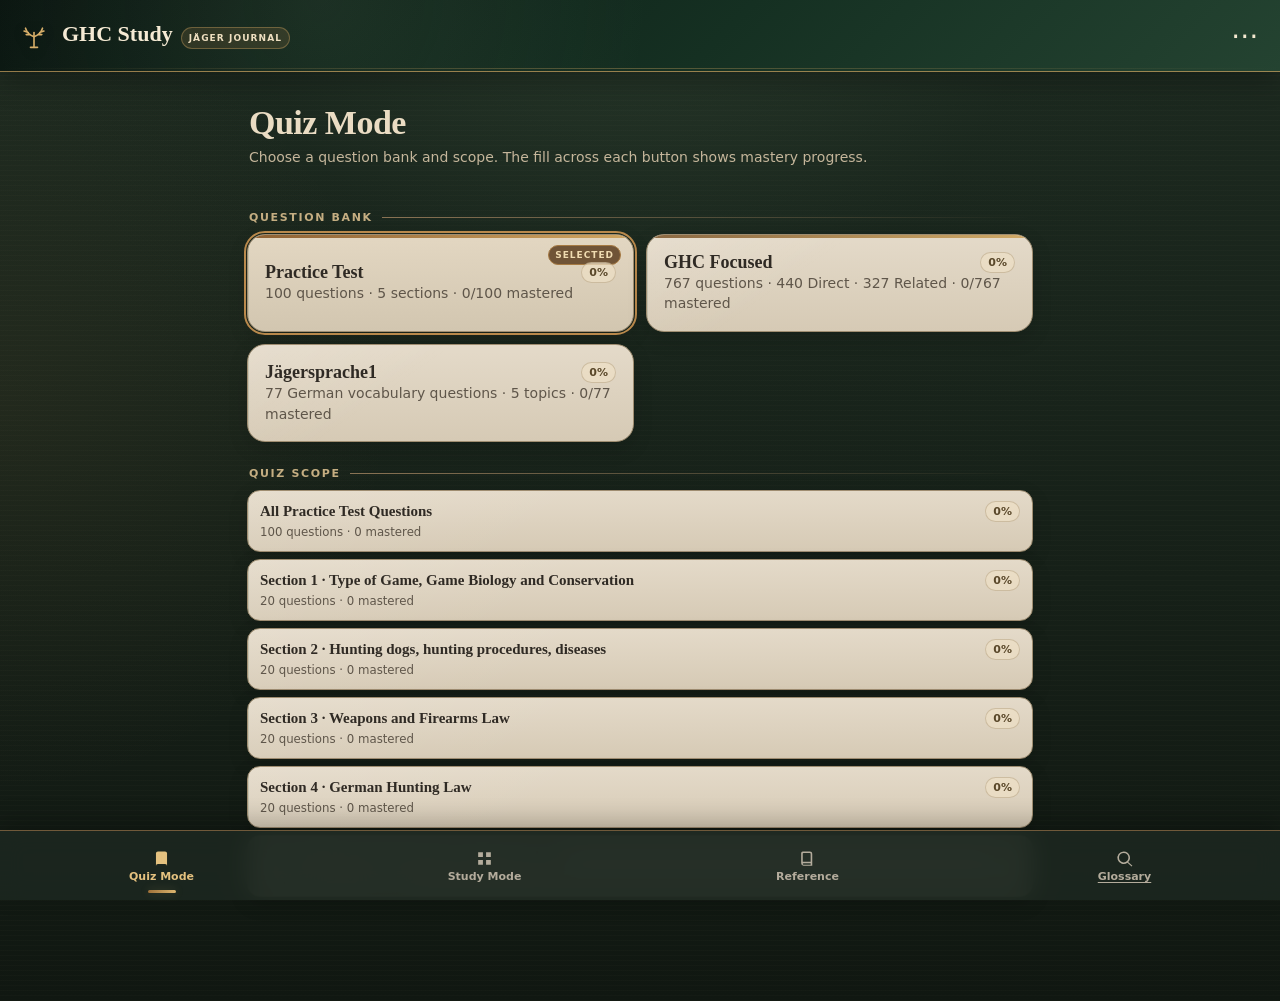
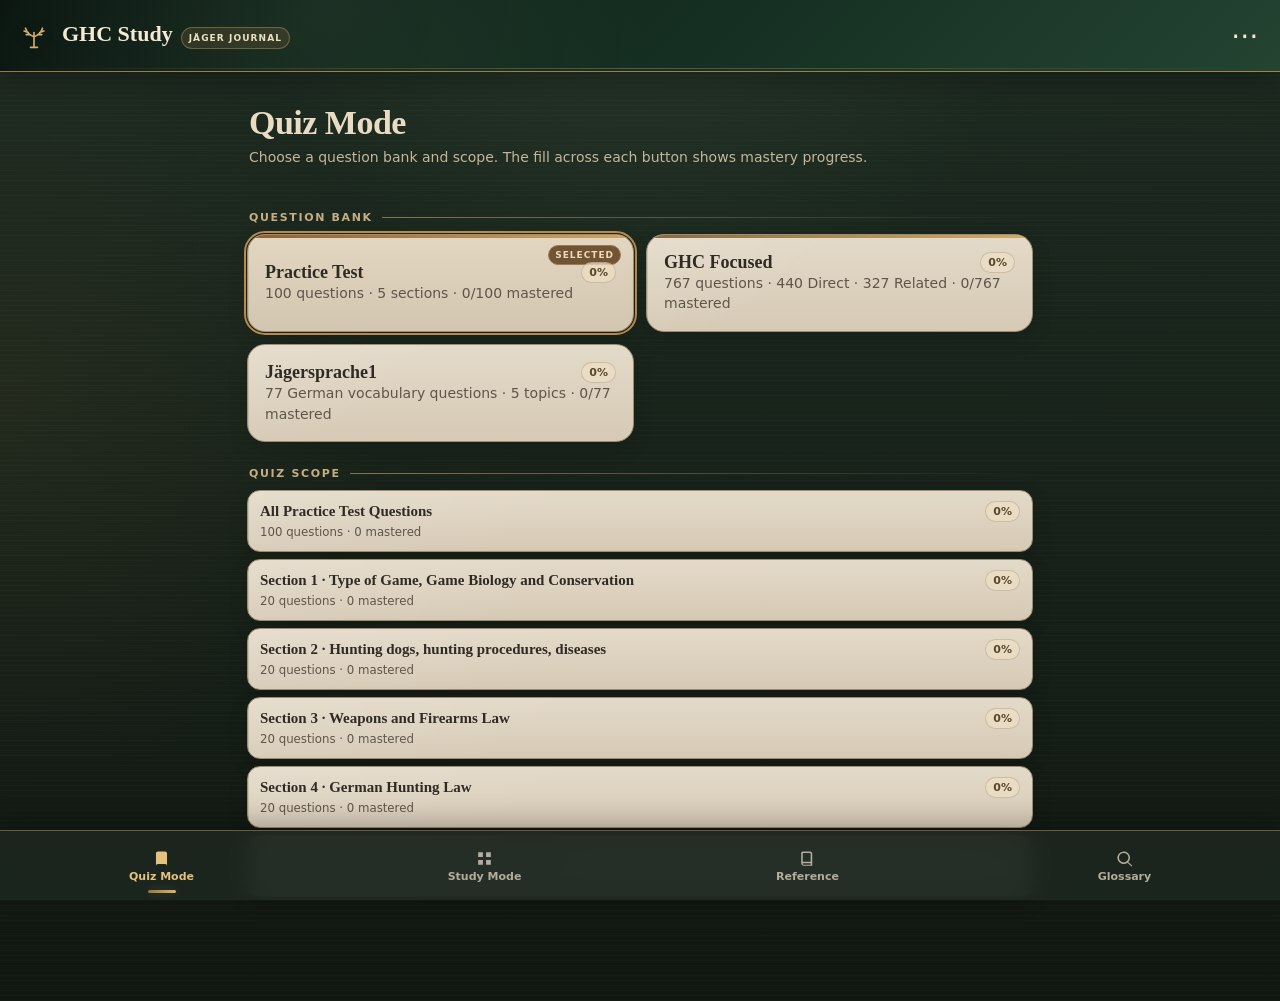
